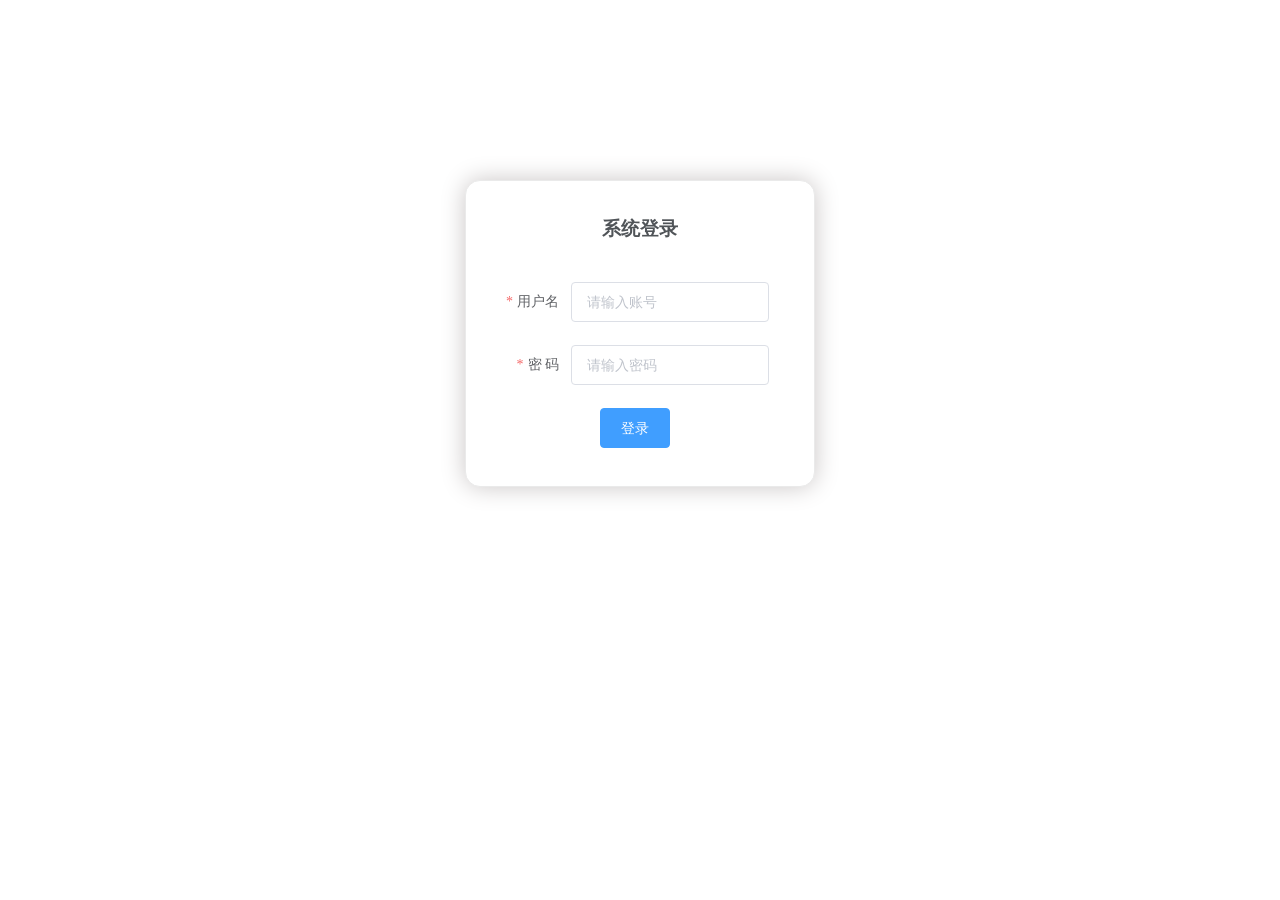
==== index.html @ bbe93478 "后台管理系统" ====
<!DOCTYPE html>
<html lang="en">
  <head>
    <meta charset="UTF-8" />
    <link rel="icon" href="/favicon.ico" />
    <meta name="viewport" content="width=device-width, initial-scale=1.0" />
    <title>通用后台管理系统</title>
    <script type="module" crossorigin src="/assets/index.8dfd3c6c.js"></script>
    <link rel="stylesheet" href="/assets/index.152f01c2.css">
    <script type="module">try{import.meta.url;import("_").catch(()=>1);}catch(e){}window.__vite_is_modern_browser=true;</script>
    <script type="module">!function(){if(window.__vite_is_modern_browser)return;console.warn("vite: loading legacy build because dynamic import or import.meta.url is unsupported, syntax error above should be ignored");var e=document.getElementById("vite-legacy-polyfill"),n=document.createElement("script");n.src=e.src,n.onload=function(){System.import(document.getElementById('vite-legacy-entry').getAttribute('data-src'))},document.body.appendChild(n)}();</script>
  </head>
  <body>
    <div id="app"></div>
    
    <script nomodule>!function(){var e=document,t=e.createElement("script");if(!("noModule"in t)&&"onbeforeload"in t){var n=!1;e.addEventListener("beforeload",(function(e){if(e.target===t)n=!0;else if(!e.target.hasAttribute("nomodule")||!n)return;e.preventDefault()}),!0),t.type="module",t.src=".",e.head.appendChild(t),t.remove()}}();</script>
    <script nomodule crossorigin id="vite-legacy-polyfill" src="/assets/polyfills-legacy.93b01fee.js"></script>
    <script nomodule crossorigin id="vite-legacy-entry" data-src="/assets/index-legacy.b55e816d.js">System.import(document.getElementById('vite-legacy-entry').getAttribute('data-src'))</script>
  </body>
</html>
---- assets/index.152f01c2.css ----
@charset "UTF-8";*{margin:0;padding:0;list-style:none}.user[data-v-f9e5a2ad]{padding-bottom:20px;margin-bottom:20px;border-bottom:1px solid #ccc;display:flex;align-items:center}.user img[data-v-f9e5a2ad]{margin-right:40px;width:150px;height:150px;border-radius:50%}.user .userinfo .name[data-v-f9e5a2ad]{font-size:32px;margin-bottom:10px}.user .userinfo .access[data-v-f9e5a2ad]{color:#999}.login-info p[data-v-f9e5a2ad]{line-height:28px;font-size:14px;color:#999}.login-info p span[data-v-f9e5a2ad]{color:#666;margin-left:60px}.num[data-v-f9e5a2ad]{display:flex;flex-wrap:wrap;justify-content:space-between}.num .icon[data-v-f9e5a2ad]{width:80px;height:80px;font-size:30px;text-align:center;line-height:80px;color:#fff}.num .detail[data-v-f9e5a2ad]{margin-left:15px;display:flex;flex-direction:column;justify-content:center}.num .detail .price[data-v-f9e5a2ad]{font-size:30px;margin-bottom:10px;line-height:30px;height:30px}.num .detail .desc[data-v-f9e5a2ad]{color:#999;font-size:14px;text-align:center}.num .el-card[data-v-f9e5a2ad]{width:32%;margin-bottom:20px}.graph[data-v-f9e5a2ad]{margin-top:20px;display:flex;justify-content:space-between}.graph .el-card[data-v-f9e5a2ad]{width:48%;height:260px}.manage[data-v-f7f3e3fb]{height:90%}.manage .manage-header[data-v-f7f3e3fb]{display:flex;justify-content:space-between;align-items:center}.manage .common-table[data-v-f7f3e3fb]{position:relative;height:calc(100% - 62px)}.manage .common-table .pager[data-v-f7f3e3fb]{position:absolute;bottom:0px;right:20px}.el-menu-vertical-demo[data-v-36fb3f7e]:not(.el-menu--collapse){width:200px;min-height:400px}.el-menu[data-v-36fb3f7e]{height:100vh;border-right:none}.el-menu h3[data-v-36fb3f7e]{color:#fff;text-align:center;line-height:48px;font-size:16px;font-weight:400}.header-container[data-v-47af4231]{padding:0 20px;height:60px;background-color:#333;display:flex;justify-content:space-between;align-items:center}.header-container .text[data-v-47af4231]{color:#fff;font-size:14px;margin-left:10px}.header-container .r-content .userImage[data-v-47af4231]{width:40px;height:40px;border-radius:50%}.header-container .l-content[data-v-47af4231]{display:flex;align-items:center}.header-container .l-content[data-v-47af4231] .el-breadcrumb__item .el-breadcrumb__inner{font-weight:400}.header-container .l-content[data-v-47af4231] .el-breadcrumb__item .el-breadcrumb__inner.is-link{color:#666}.header-container .l-content[data-v-47af4231] .el-breadcrumb__item:last-child .el-breadcrumb__inner{color:#fff}.tags[data-v-0222ed20]{padding:20px}.tags .el-tag[data-v-0222ed20]{margin-right:15px;cursor:pointer}.el-header[data-v-b5143665]{padding:0}.login-container[data-v-d58e8d0b]{width:350px;border:1px solid #eaeaea;margin:180px auto;padding:35px 35px 15px;background-color:#fff;border-radius:15px;box-shadow:0 0 25px #cac6c6;box-sizing:border-box}.login-container .login-title[data-v-d58e8d0b]{text-align:center;margin-bottom:40px;color:#505458}.login-container .el-input[data-v-d58e8d0b]{width:198px}.login-container .login-button[data-v-d58e8d0b]{display:flex;justify-content:center}@font-face{font-family:element-icons;src:url(/assets/element-icons.ab40a589.woff) format("woff"),url(/assets/element-icons.a30f5b3b.ttf) format("truetype");font-weight:400;font-display:"auto";font-style:normal}[class*=" el-icon-"],[class^=el-icon-]{font-family:element-icons!important;speak:none;font-style:normal;font-weight:400;font-variant:normal;text-transform:none;line-height:1;vertical-align:baseline;display:inline-block;-webkit-font-smoothing:antialiased;-moz-osx-font-smoothing:grayscale}.el-icon-ice-cream-round:before{content:"\e6a0"}.el-icon-ice-cream-square:before{content:"\e6a3"}.el-icon-lollipop:before{content:"\e6a4"}.el-icon-potato-strips:before{content:"\e6a5"}.el-icon-milk-tea:before{content:"\e6a6"}.el-icon-ice-drink:before{content:"\e6a7"}.el-icon-ice-tea:before{content:"\e6a9"}.el-icon-coffee:before{content:"\e6aa"}.el-icon-orange:before{content:"\e6ab"}.el-icon-pear:before{content:"\e6ac"}.el-icon-apple:before{content:"\e6ad"}.el-icon-cherry:before{content:"\e6ae"}.el-icon-watermelon:before{content:"\e6af"}.el-icon-grape:before{content:"\e6b0"}.el-icon-refrigerator:before{content:"\e6b1"}.el-icon-goblet-square-full:before{content:"\e6b2"}.el-icon-goblet-square:before{content:"\e6b3"}.el-icon-goblet-full:before{content:"\e6b4"}.el-icon-goblet:before{content:"\e6b5"}.el-icon-cold-drink:before{content:"\e6b6"}.el-icon-coffee-cup:before{content:"\e6b8"}.el-icon-water-cup:before{content:"\e6b9"}.el-icon-hot-water:before{content:"\e6ba"}.el-icon-ice-cream:before{content:"\e6bb"}.el-icon-dessert:before{content:"\e6bc"}.el-icon-sugar:before{content:"\e6bd"}.el-icon-tableware:before{content:"\e6be"}.el-icon-burger:before{content:"\e6bf"}.el-icon-knife-fork:before{content:"\e6c1"}.el-icon-fork-spoon:before{content:"\e6c2"}.el-icon-chicken:before{content:"\e6c3"}.el-icon-food:before{content:"\e6c4"}.el-icon-dish-1:before{content:"\e6c5"}.el-icon-dish:before{content:"\e6c6"}.el-icon-moon-night:before{content:"\e6ee"}.el-icon-moon:before{content:"\e6f0"}.el-icon-cloudy-and-sunny:before{content:"\e6f1"}.el-icon-partly-cloudy:before{content:"\e6f2"}.el-icon-cloudy:before{content:"\e6f3"}.el-icon-sunny:before{content:"\e6f6"}.el-icon-sunset:before{content:"\e6f7"}.el-icon-sunrise-1:before{content:"\e6f8"}.el-icon-sunrise:before{content:"\e6f9"}.el-icon-heavy-rain:before{content:"\e6fa"}.el-icon-lightning:before{content:"\e6fb"}.el-icon-light-rain:before{content:"\e6fc"}.el-icon-wind-power:before{content:"\e6fd"}.el-icon-baseball:before{content:"\e712"}.el-icon-soccer:before{content:"\e713"}.el-icon-football:before{content:"\e715"}.el-icon-basketball:before{content:"\e716"}.el-icon-ship:before{content:"\e73f"}.el-icon-truck:before{content:"\e740"}.el-icon-bicycle:before{content:"\e741"}.el-icon-mobile-phone:before{content:"\e6d3"}.el-icon-service:before{content:"\e6d4"}.el-icon-key:before{content:"\e6e2"}.el-icon-unlock:before{content:"\e6e4"}.el-icon-lock:before{content:"\e6e5"}.el-icon-watch:before{content:"\e6fe"}.el-icon-watch-1:before{content:"\e6ff"}.el-icon-timer:before{content:"\e702"}.el-icon-alarm-clock:before{content:"\e703"}.el-icon-map-location:before{content:"\e704"}.el-icon-delete-location:before{content:"\e705"}.el-icon-add-location:before{content:"\e706"}.el-icon-location-information:before{content:"\e707"}.el-icon-location-outline:before{content:"\e708"}.el-icon-location:before{content:"\e79e"}.el-icon-place:before{content:"\e709"}.el-icon-discover:before{content:"\e70a"}.el-icon-first-aid-kit:before{content:"\e70b"}.el-icon-trophy-1:before{content:"\e70c"}.el-icon-trophy:before{content:"\e70d"}.el-icon-medal:before{content:"\e70e"}.el-icon-medal-1:before{content:"\e70f"}.el-icon-stopwatch:before{content:"\e710"}.el-icon-mic:before{content:"\e711"}.el-icon-copy-document:before{content:"\e718"}.el-icon-full-screen:before{content:"\e719"}.el-icon-switch-button:before{content:"\e71b"}.el-icon-aim:before{content:"\e71c"}.el-icon-crop:before{content:"\e71d"}.el-icon-odometer:before{content:"\e71e"}.el-icon-time:before{content:"\e71f"}.el-icon-bangzhu:before{content:"\e724"}.el-icon-close-notification:before{content:"\e726"}.el-icon-microphone:before{content:"\e727"}.el-icon-turn-off-microphone:before{content:"\e728"}.el-icon-position:before{content:"\e729"}.el-icon-postcard:before{content:"\e72a"}.el-icon-message:before{content:"\e72b"}.el-icon-chat-line-square:before{content:"\e72d"}.el-icon-chat-dot-square:before{content:"\e72e"}.el-icon-chat-dot-round:before{content:"\e72f"}.el-icon-chat-square:before{content:"\e730"}.el-icon-chat-line-round:before{content:"\e731"}.el-icon-chat-round:before{content:"\e732"}.el-icon-set-up:before{content:"\e733"}.el-icon-turn-off:before{content:"\e734"}.el-icon-open:before{content:"\e735"}.el-icon-connection:before{content:"\e736"}.el-icon-link:before{content:"\e737"}.el-icon-cpu:before{content:"\e738"}.el-icon-thumb:before{content:"\e739"}.el-icon-female:before{content:"\e73a"}.el-icon-male:before{content:"\e73b"}.el-icon-guide:before{content:"\e73c"}.el-icon-news:before{content:"\e73e"}.el-icon-price-tag:before{content:"\e744"}.el-icon-discount:before{content:"\e745"}.el-icon-wallet:before{content:"\e747"}.el-icon-coin:before{content:"\e748"}.el-icon-money:before{content:"\e749"}.el-icon-bank-card:before{content:"\e74a"}.el-icon-box:before{content:"\e74b"}.el-icon-present:before{content:"\e74c"}.el-icon-sell:before{content:"\e6d5"}.el-icon-sold-out:before{content:"\e6d6"}.el-icon-shopping-bag-2:before{content:"\e74d"}.el-icon-shopping-bag-1:before{content:"\e74e"}.el-icon-shopping-cart-2:before{content:"\e74f"}.el-icon-shopping-cart-1:before{content:"\e750"}.el-icon-shopping-cart-full:before{content:"\e751"}.el-icon-smoking:before{content:"\e752"}.el-icon-no-smoking:before{content:"\e753"}.el-icon-house:before{content:"\e754"}.el-icon-table-lamp:before{content:"\e755"}.el-icon-school:before{content:"\e756"}.el-icon-office-building:before{content:"\e757"}.el-icon-toilet-paper:before{content:"\e758"}.el-icon-notebook-2:before{content:"\e759"}.el-icon-notebook-1:before{content:"\e75a"}.el-icon-files:before{content:"\e75b"}.el-icon-collection:before{content:"\e75c"}.el-icon-receiving:before{content:"\e75d"}.el-icon-suitcase-1:before{content:"\e760"}.el-icon-suitcase:before{content:"\e761"}.el-icon-film:before{content:"\e763"}.el-icon-collection-tag:before{content:"\e765"}.el-icon-data-analysis:before{content:"\e766"}.el-icon-pie-chart:before{content:"\e767"}.el-icon-data-board:before{content:"\e768"}.el-icon-data-line:before{content:"\e76d"}.el-icon-reading:before{content:"\e769"}.el-icon-magic-stick:before{content:"\e76a"}.el-icon-coordinate:before{content:"\e76b"}.el-icon-mouse:before{content:"\e76c"}.el-icon-brush:before{content:"\e76e"}.el-icon-headset:before{content:"\e76f"}.el-icon-umbrella:before{content:"\e770"}.el-icon-scissors:before{content:"\e771"}.el-icon-mobile:before{content:"\e773"}.el-icon-attract:before{content:"\e774"}.el-icon-monitor:before{content:"\e775"}.el-icon-search:before{content:"\e778"}.el-icon-takeaway-box:before{content:"\e77a"}.el-icon-paperclip:before{content:"\e77d"}.el-icon-printer:before{content:"\e77e"}.el-icon-document-add:before{content:"\e782"}.el-icon-document:before{content:"\e785"}.el-icon-document-checked:before{content:"\e786"}.el-icon-document-copy:before{content:"\e787"}.el-icon-document-delete:before{content:"\e788"}.el-icon-document-remove:before{content:"\e789"}.el-icon-tickets:before{content:"\e78b"}.el-icon-folder-checked:before{content:"\e77f"}.el-icon-folder-delete:before{content:"\e780"}.el-icon-folder-remove:before{content:"\e781"}.el-icon-folder-add:before{content:"\e783"}.el-icon-folder-opened:before{content:"\e784"}.el-icon-folder:before{content:"\e78a"}.el-icon-edit-outline:before{content:"\e764"}.el-icon-edit:before{content:"\e78c"}.el-icon-date:before{content:"\e78e"}.el-icon-c-scale-to-original:before{content:"\e7c6"}.el-icon-view:before{content:"\e6ce"}.el-icon-loading:before{content:"\e6cf"}.el-icon-rank:before{content:"\e6d1"}.el-icon-sort-down:before{content:"\e7c4"}.el-icon-sort-up:before{content:"\e7c5"}.el-icon-sort:before{content:"\e6d2"}.el-icon-finished:before{content:"\e6cd"}.el-icon-refresh-left:before{content:"\e6c7"}.el-icon-refresh-right:before{content:"\e6c8"}.el-icon-refresh:before{content:"\e6d0"}.el-icon-video-play:before{content:"\e7c0"}.el-icon-video-pause:before{content:"\e7c1"}.el-icon-d-arrow-right:before{content:"\e6dc"}.el-icon-d-arrow-left:before{content:"\e6dd"}.el-icon-arrow-up:before{content:"\e6e1"}.el-icon-arrow-down:before{content:"\e6df"}.el-icon-arrow-right:before{content:"\e6e0"}.el-icon-arrow-left:before{content:"\e6de"}.el-icon-top-right:before{content:"\e6e7"}.el-icon-top-left:before{content:"\e6e8"}.el-icon-top:before{content:"\e6e6"}.el-icon-bottom:before{content:"\e6eb"}.el-icon-right:before{content:"\e6e9"}.el-icon-back:before{content:"\e6ea"}.el-icon-bottom-right:before{content:"\e6ec"}.el-icon-bottom-left:before{content:"\e6ed"}.el-icon-caret-top:before{content:"\e78f"}.el-icon-caret-bottom:before{content:"\e790"}.el-icon-caret-right:before{content:"\e791"}.el-icon-caret-left:before{content:"\e792"}.el-icon-d-caret:before{content:"\e79a"}.el-icon-share:before{content:"\e793"}.el-icon-menu:before{content:"\e798"}.el-icon-s-grid:before{content:"\e7a6"}.el-icon-s-check:before{content:"\e7a7"}.el-icon-s-data:before{content:"\e7a8"}.el-icon-s-opportunity:before{content:"\e7aa"}.el-icon-s-custom:before{content:"\e7ab"}.el-icon-s-claim:before{content:"\e7ad"}.el-icon-s-finance:before{content:"\e7ae"}.el-icon-s-comment:before{content:"\e7af"}.el-icon-s-flag:before{content:"\e7b0"}.el-icon-s-marketing:before{content:"\e7b1"}.el-icon-s-shop:before{content:"\e7b4"}.el-icon-s-open:before{content:"\e7b5"}.el-icon-s-management:before{content:"\e7b6"}.el-icon-s-ticket:before{content:"\e7b7"}.el-icon-s-release:before{content:"\e7b8"}.el-icon-s-home:before{content:"\e7b9"}.el-icon-s-promotion:before{content:"\e7ba"}.el-icon-s-operation:before{content:"\e7bb"}.el-icon-s-unfold:before{content:"\e7bc"}.el-icon-s-fold:before{content:"\e7a9"}.el-icon-s-platform:before{content:"\e7bd"}.el-icon-s-order:before{content:"\e7be"}.el-icon-s-cooperation:before{content:"\e7bf"}.el-icon-bell:before{content:"\e725"}.el-icon-message-solid:before{content:"\e799"}.el-icon-video-camera:before{content:"\e772"}.el-icon-video-camera-solid:before{content:"\e796"}.el-icon-camera:before{content:"\e779"}.el-icon-camera-solid:before{content:"\e79b"}.el-icon-download:before{content:"\e77c"}.el-icon-upload2:before{content:"\e77b"}.el-icon-upload:before{content:"\e7c3"}.el-icon-picture-outline-round:before{content:"\e75f"}.el-icon-picture-outline:before{content:"\e75e"}.el-icon-picture:before{content:"\e79f"}.el-icon-close:before{content:"\e6db"}.el-icon-check:before{content:"\e6da"}.el-icon-plus:before{content:"\e6d9"}.el-icon-minus:before{content:"\e6d8"}.el-icon-help:before{content:"\e73d"}.el-icon-s-help:before{content:"\e7b3"}.el-icon-circle-close:before{content:"\e78d"}.el-icon-circle-check:before{content:"\e720"}.el-icon-circle-plus-outline:before{content:"\e723"}.el-icon-remove-outline:before{content:"\e722"}.el-icon-zoom-out:before{content:"\e776"}.el-icon-zoom-in:before{content:"\e777"}.el-icon-error:before{content:"\e79d"}.el-icon-success:before{content:"\e79c"}.el-icon-circle-plus:before{content:"\e7a0"}.el-icon-remove:before{content:"\e7a2"}.el-icon-info:before{content:"\e7a1"}.el-icon-question:before{content:"\e7a4"}.el-icon-warning-outline:before{content:"\e6c9"}.el-icon-warning:before{content:"\e7a3"}.el-icon-goods:before{content:"\e7c2"}.el-icon-s-goods:before{content:"\e7b2"}.el-icon-star-off:before{content:"\e717"}.el-icon-star-on:before{content:"\e797"}.el-icon-more-outline:before{content:"\e6cc"}.el-icon-more:before{content:"\e794"}.el-icon-phone-outline:before{content:"\e6cb"}.el-icon-phone:before{content:"\e795"}.el-icon-user:before{content:"\e6e3"}.el-icon-user-solid:before{content:"\e7a5"}.el-icon-setting:before{content:"\e6ca"}.el-icon-s-tools:before{content:"\e7ac"}.el-icon-delete:before{content:"\e6d7"}.el-icon-delete-solid:before{content:"\e7c9"}.el-icon-eleme:before{content:"\e7c7"}.el-icon-platform-eleme:before{content:"\e7ca"}.el-icon-loading{-webkit-animation:rotating 2s linear infinite;animation:rotating 2s linear infinite}.el-icon--right{margin-left:5px}.el-icon--left{margin-right:5px}@-webkit-keyframes rotating{0%{-webkit-transform:rotateZ(0);transform:rotate(0)}to{-webkit-transform:rotateZ(360deg);transform:rotate(360deg)}}@keyframes rotating{0%{-webkit-transform:rotateZ(0);transform:rotate(0)}to{-webkit-transform:rotateZ(360deg);transform:rotate(360deg)}}.el-pagination{white-space:nowrap;padding:2px 5px;color:#303133;font-weight:700}.el-pagination:after,.el-pagination:before{display:table;content:""}.el-pagination:after{clear:both}.el-pagination button,.el-pagination span:not([class*=suffix]){display:inline-block;font-size:13px;min-width:35.5px;height:28px;line-height:28px;vertical-align:top;-webkit-box-sizing:border-box;box-sizing:border-box}.el-pager li,.el-pagination__editor{-webkit-box-sizing:border-box;text-align:center}.el-pagination .el-input__inner{text-align:center;-moz-appearance:textfield;line-height:normal}.el-pagination .el-input__suffix{right:0;-webkit-transform:scale(.8);transform:scale(.8)}.el-pagination .el-select .el-input{width:100px;margin:0 5px}.el-pagination .el-select .el-input .el-input__inner{padding-right:25px;border-radius:3px}.el-pagination button{border:none;padding:0 6px;background:0 0}.el-pagination button:focus{outline:0}.el-pagination button:hover{color:#409eff}.el-pagination button:disabled{color:#c0c4cc;background-color:#fff;cursor:not-allowed}.el-pagination .btn-next,.el-pagination .btn-prev{background:center center no-repeat #FFF;background-size:16px;cursor:pointer;margin:0;color:#303133}.el-pagination .btn-next .el-icon,.el-pagination .btn-prev .el-icon{display:block;font-size:12px;font-weight:700}.el-pagination .btn-prev{padding-right:12px}.el-pagination .btn-next{padding-left:12px}.el-pagination .el-pager li.disabled{color:#c0c4cc;cursor:not-allowed}.el-pager li,.el-pager li.btn-quicknext:hover,.el-pager li.btn-quickprev:hover{cursor:pointer}.el-pagination--small .btn-next,.el-pagination--small .btn-prev,.el-pagination--small .el-pager li,.el-pagination--small .el-pager li.btn-quicknext,.el-pagination--small .el-pager li.btn-quickprev,.el-pagination--small .el-pager li:last-child{border-color:transparent;font-size:12px;line-height:22px;height:22px;min-width:22px}.el-pagination--small .arrow.disabled{visibility:hidden}.el-pagination--small .more:before,.el-pagination--small li.more:before{line-height:24px}.el-pagination--small button,.el-pagination--small span:not([class*=suffix]){height:22px;line-height:22px}.el-pagination--small .el-pagination__editor,.el-pagination--small .el-pagination__editor.el-input .el-input__inner{height:22px}.el-pagination__sizes{margin:0 10px 0 0;font-weight:400;color:#606266}.el-pagination__sizes .el-input .el-input__inner{font-size:13px;padding-left:8px}.el-pagination__sizes .el-input .el-input__inner:hover{border-color:#409eff}.el-pagination__total{margin-right:10px;font-weight:400;color:#606266}.el-pagination__jump{margin-left:24px;font-weight:400;color:#606266}.el-pagination__jump .el-input__inner{padding:0 3px}.el-pagination__rightwrapper{float:right}.el-pagination__editor{line-height:18px;padding:0 2px;height:28px;margin:0 2px;box-sizing:border-box;border-radius:3px}.el-pager,.el-pagination.is-background .btn-next,.el-pagination.is-background .btn-prev{padding:0}.el-pagination__editor.el-input{width:50px}.el-pagination__editor.el-input .el-input__inner{height:28px}.el-pagination__editor .el-input__inner::-webkit-inner-spin-button,.el-pagination__editor .el-input__inner::-webkit-outer-spin-button{-webkit-appearance:none;margin:0}.el-pagination.is-background .btn-next,.el-pagination.is-background .btn-prev,.el-pagination.is-background .el-pager li{margin:0 5px;background-color:#f4f4f5;color:#606266;min-width:30px;border-radius:2px}.el-pagination.is-background .btn-next.disabled,.el-pagination.is-background .btn-next:disabled,.el-pagination.is-background .btn-prev.disabled,.el-pagination.is-background .btn-prev:disabled,.el-pagination.is-background .el-pager li.disabled{color:#c0c4cc}.el-pagination.is-background .el-pager li:not(.disabled):hover{color:#409eff}.el-pagination.is-background .el-pager li:not(.disabled).active{background-color:#409eff;color:#fff}.el-pagination.is-background.el-pagination--small .btn-next,.el-pagination.is-background.el-pagination--small .btn-prev,.el-pagination.is-background.el-pagination--small .el-pager li{margin:0 3px;min-width:22px}.el-pager,.el-pager li{vertical-align:top;margin:0;display:inline-block}.el-pager{-webkit-user-select:none;-moz-user-select:none;-ms-user-select:none;user-select:none;list-style:none;font-size:0}.el-pager .more:before{line-height:30px}.el-pager li{padding:0 4px;background:#FFF;font-size:13px;min-width:35.5px;height:28px;line-height:28px;box-sizing:border-box}.el-pager li.btn-quicknext,.el-pager li.btn-quickprev{line-height:28px;color:#303133}.el-pager li.btn-quicknext.disabled,.el-pager li.btn-quickprev.disabled{color:#c0c4cc}.el-pager li.active+li{border-left:0}.el-pager li:hover{color:#409eff}.el-pager li.active{color:#409eff;cursor:default}@-webkit-keyframes v-modal-in{0%{opacity:0}}@-webkit-keyframes v-modal-out{to{opacity:0}}.el-dialog{position:relative;margin:0 auto 50px;background:#FFF;border-radius:2px;-webkit-box-shadow:0 1px 3px rgba(0,0,0,.3);box-shadow:0 1px 3px rgba(0,0,0,.3);-webkit-box-sizing:border-box;box-sizing:border-box;width:50%}.el-autocomplete-suggestion,.el-dropdown-menu,.el-menu--collapse .el-submenu .el-menu{-webkit-box-shadow:0 2px 12px 0 rgba(0,0,0,.1)}.el-dialog.is-fullscreen{width:100%;margin-top:0;margin-bottom:0;height:100%;overflow:auto}.el-dialog__wrapper{position:fixed;top:0;right:0;bottom:0;left:0;overflow:auto;margin:0}.el-dialog__header{padding:20px 20px 10px}.el-dialog__headerbtn{position:absolute;top:20px;right:20px;padding:0;background:0 0;border:none;outline:0;cursor:pointer;font-size:16px}.el-dialog__headerbtn .el-dialog__close{color:#909399}.el-dialog__headerbtn:focus .el-dialog__close,.el-dialog__headerbtn:hover .el-dialog__close{color:#409eff}.el-dialog__title{line-height:24px;font-size:18px;color:#303133}.el-dialog__body{padding:30px 20px;color:#606266;font-size:14px;word-break:break-all}.el-dialog__footer{padding:10px 20px 20px;text-align:right;-webkit-box-sizing:border-box;box-sizing:border-box}.el-dialog--center{text-align:center}.el-dialog--center .el-dialog__body{text-align:initial;padding:25px 25px 30px}.el-dialog--center .el-dialog__footer{text-align:inherit}.dialog-fade-enter-active{-webkit-animation:dialog-fade-in .3s;animation:dialog-fade-in .3s}.dialog-fade-leave-active{-webkit-animation:dialog-fade-out .3s;animation:dialog-fade-out .3s}@-webkit-keyframes dialog-fade-in{0%{-webkit-transform:translate3d(0,-20px,0);transform:translate3d(0,-20px,0);opacity:0}to{-webkit-transform:translate3d(0,0,0);transform:translateZ(0);opacity:1}}@keyframes dialog-fade-in{0%{-webkit-transform:translate3d(0,-20px,0);transform:translate3d(0,-20px,0);opacity:0}to{-webkit-transform:translate3d(0,0,0);transform:translateZ(0);opacity:1}}@-webkit-keyframes dialog-fade-out{0%{-webkit-transform:translate3d(0,0,0);transform:translateZ(0);opacity:1}to{-webkit-transform:translate3d(0,-20px,0);transform:translate3d(0,-20px,0);opacity:0}}@keyframes dialog-fade-out{0%{-webkit-transform:translate3d(0,0,0);transform:translateZ(0);opacity:1}to{-webkit-transform:translate3d(0,-20px,0);transform:translate3d(0,-20px,0);opacity:0}}.el-autocomplete{position:relative;display:inline-block}.el-autocomplete-suggestion{margin:5px 0;box-shadow:0 2px 12px rgba(0,0,0,.1);border-radius:4px;border:1px solid #E4E7ED;-webkit-box-sizing:border-box;box-sizing:border-box;background-color:#fff}.el-autocomplete-suggestion__wrap{max-height:280px;padding:10px 0;-webkit-box-sizing:border-box;box-sizing:border-box}.el-autocomplete-suggestion__list{margin:0;padding:0}.el-autocomplete-suggestion li{padding:0 20px;margin:0;line-height:34px;cursor:pointer;color:#606266;font-size:14px;list-style:none;white-space:nowrap;overflow:hidden;text-overflow:ellipsis}.el-autocomplete-suggestion li.highlighted,.el-autocomplete-suggestion li:hover{background-color:#f5f7fa}.el-autocomplete-suggestion li.divider{margin-top:6px;border-top:1px solid #000}.el-autocomplete-suggestion li.divider:last-child{margin-bottom:-6px}.el-autocomplete-suggestion.is-loading li{text-align:center;height:100px;line-height:100px;font-size:20px;color:#999}.el-autocomplete-suggestion.is-loading li:after{display:inline-block;content:"";height:100%;vertical-align:middle}.el-autocomplete-suggestion.is-loading li:hover{background-color:#fff}.el-autocomplete-suggestion.is-loading .el-icon-loading{vertical-align:middle}.el-dropdown{display:inline-block;position:relative;color:#606266;font-size:14px}.el-dropdown .el-button-group{display:block}.el-dropdown .el-button-group .el-button{float:none}.el-dropdown .el-dropdown__caret-button{padding-left:5px;padding-right:5px;position:relative;border-left:none}.el-dropdown .el-dropdown__caret-button:before{content:"";position:absolute;display:block;width:1px;top:5px;bottom:5px;left:0;background:rgba(255,255,255,.5)}.el-dropdown .el-dropdown__caret-button.el-button--default:before{background:rgba(220,223,230,.5)}.el-dropdown .el-dropdown__caret-button:hover:not(.is-disabled):before{top:0;bottom:0}.el-dropdown .el-dropdown__caret-button .el-dropdown__icon{padding-left:0}.el-dropdown__icon{font-size:12px;margin:0 3px}.el-dropdown .el-dropdown-selfdefine:focus:active,.el-dropdown .el-dropdown-selfdefine:focus:not(.focusing){outline-width:0}.el-dropdown [disabled]{cursor:not-allowed;color:#bbb}.el-dropdown-menu{position:absolute;top:0;left:0;z-index:10;padding:10px 0;margin:5px 0;background-color:#fff;border:1px solid #EBEEF5;border-radius:4px;box-shadow:0 2px 12px rgba(0,0,0,.1)}.el-dropdown-menu__item{list-style:none;line-height:36px;padding:0 20px;margin:0;font-size:14px;color:#606266;cursor:pointer;outline:0}.el-dropdown-menu__item:focus,.el-dropdown-menu__item:not(.is-disabled):hover{background-color:#ecf5ff;color:#66b1ff}.el-dropdown-menu__item i{margin-right:5px}.el-dropdown-menu__item--divided{position:relative;margin-top:6px;border-top:1px solid #EBEEF5}.el-dropdown-menu__item--divided:before{content:"";height:6px;display:block;margin:0 -20px;background-color:#fff}.el-dropdown-menu__item.is-disabled{cursor:default;color:#bbb;pointer-events:none}.el-dropdown-menu--medium{padding:6px 0}.el-dropdown-menu--medium .el-dropdown-menu__item{line-height:30px;padding:0 17px;font-size:14px}.el-dropdown-menu--medium .el-dropdown-menu__item.el-dropdown-menu__item--divided{margin-top:6px}.el-dropdown-menu--medium .el-dropdown-menu__item.el-dropdown-menu__item--divided:before{height:6px;margin:0 -17px}.el-dropdown-menu--small{padding:6px 0}.el-dropdown-menu--small .el-dropdown-menu__item{line-height:27px;padding:0 15px;font-size:13px}.el-dropdown-menu--small .el-dropdown-menu__item.el-dropdown-menu__item--divided{margin-top:4px}.el-dropdown-menu--small .el-dropdown-menu__item.el-dropdown-menu__item--divided:before{height:4px;margin:0 -15px}.el-dropdown-menu--mini{padding:3px 0}.el-dropdown-menu--mini .el-dropdown-menu__item{line-height:24px;padding:0 10px;font-size:12px}.el-dropdown-menu--mini .el-dropdown-menu__item.el-dropdown-menu__item--divided{margin-top:3px}.el-dropdown-menu--mini .el-dropdown-menu__item.el-dropdown-menu__item--divided:before{height:3px;margin:0 -10px}.el-menu{border-right:solid 1px #e6e6e6;list-style:none;position:relative;margin:0;padding-left:0;background-color:#fff}.el-menu--horizontal>.el-menu-item:not(.is-disabled):focus,.el-menu--horizontal>.el-menu-item:not(.is-disabled):hover,.el-menu--horizontal>.el-submenu .el-submenu__title:hover{background-color:#fff}.el-menu:after,.el-menu:before{display:table;content:""}.el-menu:after{clear:both}.el-menu.el-menu--horizontal{border-bottom:solid 1px #e6e6e6}.el-menu--horizontal{border-right:none}.el-menu--horizontal>.el-menu-item{float:left;height:60px;line-height:60px;margin:0;border-bottom:2px solid transparent;color:#909399}.el-menu--horizontal>.el-menu-item a,.el-menu--horizontal>.el-menu-item a:hover{color:inherit}.el-menu--horizontal>.el-submenu{float:left}.el-menu--horizontal>.el-submenu:focus,.el-menu--horizontal>.el-submenu:hover{outline:0}.el-menu--horizontal>.el-submenu:focus .el-submenu__title,.el-menu--horizontal>.el-submenu:hover .el-submenu__title{color:#303133}.el-menu--horizontal>.el-submenu.is-active .el-submenu__title{border-bottom:2px solid #409EFF;color:#303133}.el-menu--horizontal>.el-submenu .el-submenu__title{height:60px;line-height:60px;border-bottom:2px solid transparent;color:#909399}.el-menu--horizontal>.el-submenu .el-submenu__icon-arrow{position:static;vertical-align:middle;margin-left:8px;margin-top:-3px}.el-menu--horizontal .el-menu .el-menu-item,.el-menu--horizontal .el-menu .el-submenu__title{background-color:#fff;float:none;height:36px;line-height:36px;padding:0 10px;color:#909399}.el-menu--horizontal .el-menu .el-menu-item.is-active,.el-menu--horizontal .el-menu .el-submenu.is-active>.el-submenu__title{color:#303133}.el-menu--horizontal .el-menu-item:not(.is-disabled):focus,.el-menu--horizontal .el-menu-item:not(.is-disabled):hover{outline:0;color:#303133}.el-menu--horizontal>.el-menu-item.is-active{border-bottom:2px solid #409EFF;color:#303133}.el-menu--collapse{width:64px}.el-menu--collapse>.el-menu-item [class^=el-icon-],.el-menu--collapse>.el-submenu>.el-submenu__title [class^=el-icon-]{margin:0;vertical-align:middle;width:24px;text-align:center}.el-menu--collapse>.el-menu-item .el-submenu__icon-arrow,.el-menu--collapse>.el-submenu>.el-submenu__title .el-submenu__icon-arrow{display:none}.el-menu--collapse>.el-menu-item span,.el-menu--collapse>.el-submenu>.el-submenu__title span{height:0;width:0;overflow:hidden;visibility:hidden;display:inline-block}.el-menu--collapse>.el-menu-item.is-active i{color:inherit}.el-menu--collapse .el-menu .el-submenu{min-width:200px}.el-menu--collapse .el-submenu{position:relative}.el-menu--collapse .el-submenu .el-menu{position:absolute;margin-left:5px;top:0;left:100%;z-index:10;border:1px solid #E4E7ED;border-radius:2px;box-shadow:0 2px 12px rgba(0,0,0,.1)}.el-menu--collapse .el-submenu.is-opened>.el-submenu__title .el-submenu__icon-arrow{-webkit-transform:none;transform:none}.el-menu--popup{z-index:100;min-width:200px;border:none;padding:5px 0;border-radius:2px;-webkit-box-shadow:0 2px 12px 0 rgba(0,0,0,.1);box-shadow:0 2px 12px rgba(0,0,0,.1)}.el-menu--popup-bottom-start{margin-top:5px}.el-menu--popup-right-start{margin-left:5px;margin-right:5px}.el-menu-item{height:56px;line-height:56px;font-size:14px;color:#303133;padding:0 20px;list-style:none;cursor:pointer;position:relative;-webkit-transition:border-color .3s,background-color .3s,color .3s;transition:border-color .3s,background-color .3s,color .3s;-webkit-box-sizing:border-box;box-sizing:border-box;white-space:nowrap}.el-menu-item *{vertical-align:middle}.el-menu-item i{color:#909399}.el-menu-item:focus,.el-menu-item:hover{outline:0;background-color:#ecf5ff}.el-menu-item.is-disabled{opacity:.25;cursor:not-allowed;background:0 0!important}.el-menu-item [class^=el-icon-]{margin-right:5px;width:24px;text-align:center;font-size:18px;vertical-align:middle}.el-menu-item.is-active{color:#409eff}.el-menu-item.is-active i{color:inherit}.el-submenu{list-style:none;margin:0;padding-left:0}.el-submenu__title{height:56px;line-height:56px;font-size:14px;color:#303133;padding:0 20px;list-style:none;cursor:pointer;position:relative;-webkit-transition:border-color .3s,background-color .3s,color .3s;transition:border-color .3s,background-color .3s,color .3s;-webkit-box-sizing:border-box;box-sizing:border-box;white-space:nowrap}.el-submenu__title *{vertical-align:middle}.el-submenu__title i{color:#909399}.el-submenu__title:focus,.el-submenu__title:hover{outline:0;background-color:#ecf5ff}.el-submenu__title.is-disabled{opacity:.25;cursor:not-allowed;background:0 0!important}.el-submenu__title:hover{background-color:#ecf5ff}.el-submenu .el-menu{border:none}.el-submenu .el-menu-item{height:50px;line-height:50px;padding:0 45px;min-width:200px}.el-submenu__icon-arrow{position:absolute;top:50%;right:20px;margin-top:-7px;-webkit-transition:-webkit-transform .3s;transition:-webkit-transform .3s;transition:transform .3s;transition:transform .3s,-webkit-transform .3s;font-size:12px}.el-submenu.is-active .el-submenu__title{border-bottom-color:#409eff}.el-submenu.is-opened>.el-submenu__title .el-submenu__icon-arrow{-webkit-transform:rotateZ(180deg);transform:rotate(180deg)}.el-submenu.is-disabled .el-menu-item,.el-submenu.is-disabled .el-submenu__title{opacity:.25;cursor:not-allowed;background:0 0!important}.el-submenu [class^=el-icon-]{vertical-align:middle;margin-right:5px;width:24px;text-align:center;font-size:18px}.el-menu-item-group>ul{padding:0}.el-menu-item-group__title{padding:7px 0 7px 20px;line-height:normal;font-size:12px;color:#909399}.el-radio-button__inner,.el-radio-group{line-height:1;vertical-align:middle;display:inline-block}.horizontal-collapse-transition .el-submenu__title .el-submenu__icon-arrow{-webkit-transition:.2s;transition:.2s;opacity:0}.el-radio-group{font-size:0}.el-radio-button{position:relative;display:inline-block;outline:0}.el-radio-button__inner{white-space:nowrap;background:#FFF;border:1px solid #DCDFE6;font-weight:500;border-left:0;color:#606266;-webkit-appearance:none;text-align:center;-webkit-box-sizing:border-box;box-sizing:border-box;outline:0;margin:0;position:relative;cursor:pointer;-webkit-transition:all .3s cubic-bezier(.645,.045,.355,1);transition:all .3s cubic-bezier(.645,.045,.355,1);padding:12px 20px;font-size:14px;border-radius:0}.el-radio-button__inner.is-round{padding:12px 20px}.el-radio-button__inner:hover{color:#409eff}.el-radio-button__inner [class*=el-icon-]{line-height:.9}.el-radio-button__inner [class*=el-icon-]+span{margin-left:5px}.el-radio-button:first-child .el-radio-button__inner{border-left:1px solid #DCDFE6;border-radius:4px 0 0 4px;-webkit-box-shadow:none!important;box-shadow:none!important}.el-radio-button__orig-radio{opacity:0;outline:0;position:absolute;z-index:-1}.el-switch,.el-switch__core{position:relative;vertical-align:middle}.el-radio-button__orig-radio:checked+.el-radio-button__inner{color:#fff;background-color:#409eff;border-color:#409eff;-webkit-box-shadow:-1px 0 0 0 #409EFF;box-shadow:-1px 0 #409eff}.el-radio-button__orig-radio:disabled+.el-radio-button__inner{color:#c0c4cc;cursor:not-allowed;background-image:none;background-color:#fff;border-color:#ebeef5;-webkit-box-shadow:none;box-shadow:none}.el-radio-button__orig-radio:disabled:checked+.el-radio-button__inner{background-color:#f2f6fc}.el-radio-button:last-child .el-radio-button__inner{border-radius:0 4px 4px 0}.el-radio-button:first-child:last-child .el-radio-button__inner{border-radius:4px}.el-radio-button--medium .el-radio-button__inner{padding:10px 20px;font-size:14px;border-radius:0}.el-radio-button--medium .el-radio-button__inner.is-round{padding:10px 20px}.el-radio-button--small .el-radio-button__inner{padding:9px 15px;font-size:12px;border-radius:0}.el-radio-button--small .el-radio-button__inner.is-round{padding:9px 15px}.el-radio-button--mini .el-radio-button__inner{padding:7px 15px;font-size:12px;border-radius:0}.el-radio-button--mini .el-radio-button__inner.is-round{padding:7px 15px}.el-radio-button:focus:not(.is-focus):not(:active):not(.is-disabled){-webkit-box-shadow:0 0 2px 2px #409EFF;box-shadow:0 0 2px 2px #409eff}.el-picker-panel,.el-popover,.el-select-dropdown,.el-table-filter,.el-time-panel{-webkit-box-shadow:0 2px 12px 0 rgba(0,0,0,.1)}.el-switch{display:-webkit-inline-box;display:-ms-inline-flexbox;display:inline-flex;-webkit-box-align:center;-ms-flex-align:center;align-items:center;font-size:14px;line-height:20px;height:20px}.el-switch.is-disabled .el-switch__core,.el-switch.is-disabled .el-switch__label{cursor:not-allowed}.el-switch__label{-webkit-transition:.2s;transition:.2s;height:20px;display:inline-block;font-size:14px;font-weight:500;cursor:pointer;vertical-align:middle;color:#303133}.el-switch__label.is-active{color:#409eff}.el-switch__label--left{margin-right:10px}.el-switch__label--right{margin-left:10px}.el-switch__label *{line-height:1;font-size:14px;display:inline-block}.el-switch__input{position:absolute;width:0;height:0;opacity:0;margin:0}.el-switch__core{margin:0;display:inline-block;width:40px;height:20px;border:1px solid #DCDFE6;outline:0;border-radius:10px;-webkit-box-sizing:border-box;box-sizing:border-box;background:#DCDFE6;cursor:pointer;-webkit-transition:border-color .3s,background-color .3s;transition:border-color .3s,background-color .3s}.el-switch__core:after{content:"";position:absolute;top:1px;left:1px;border-radius:100%;-webkit-transition:all .3s;transition:all .3s;width:16px;height:16px;background-color:#fff}.el-switch.is-checked .el-switch__core{border-color:#409eff;background-color:#409eff}.el-switch.is-checked .el-switch__core:after{left:100%;margin-left:-17px}.el-switch.is-disabled{opacity:.6}.el-switch--wide .el-switch__label.el-switch__label--left span{left:10px}.el-switch--wide .el-switch__label.el-switch__label--right span{right:10px}.el-switch .label-fade-enter,.el-switch .label-fade-leave-active{opacity:0}.el-select-dropdown{position:absolute;z-index:1001;border:1px solid #E4E7ED;border-radius:4px;background-color:#fff;box-shadow:0 2px 12px rgba(0,0,0,.1);-webkit-box-sizing:border-box;box-sizing:border-box;margin:5px 0}.el-select-dropdown.is-multiple .el-select-dropdown__item{padding-right:40px}.el-select-dropdown.is-multiple .el-select-dropdown__item.selected{color:#409eff;background-color:#fff}.el-select-dropdown.is-multiple .el-select-dropdown__item.selected.hover{background-color:#f5f7fa}.el-select-dropdown.is-multiple .el-select-dropdown__item.selected:after{position:absolute;right:20px;font-family:element-icons;content:"\e6da";font-size:12px;font-weight:700;-webkit-font-smoothing:antialiased;-moz-osx-font-smoothing:grayscale}.el-select-dropdown .el-scrollbar.is-empty .el-select-dropdown__list{padding:0}.el-select-dropdown__empty{padding:10px 0;margin:0;text-align:center;color:#999;font-size:14px}.el-select-dropdown__wrap{max-height:274px}.el-select-dropdown__list{list-style:none;padding:6px 0;margin:0;-webkit-box-sizing:border-box;box-sizing:border-box}.el-select-dropdown__item{font-size:14px;padding:0 20px;position:relative;white-space:nowrap;overflow:hidden;text-overflow:ellipsis;color:#606266;height:34px;line-height:34px;-webkit-box-sizing:border-box;box-sizing:border-box;cursor:pointer}.el-select-dropdown__item.is-disabled{color:#c0c4cc;cursor:not-allowed}.el-select-dropdown__item.is-disabled:hover{background-color:#fff}.el-select-dropdown__item.hover,.el-select-dropdown__item:hover{background-color:#f5f7fa}.el-select-dropdown__item.selected{color:#409eff;font-weight:700}.el-select-group{margin:0;padding:0}.el-select-group__wrap{position:relative;list-style:none;margin:0;padding:0}.el-select-group__wrap:not(:last-of-type){padding-bottom:24px}.el-select-group__wrap:not(:last-of-type):after{content:"";position:absolute;display:block;left:20px;right:20px;bottom:12px;height:1px;background:#E4E7ED}.el-select-group__title{padding-left:20px;font-size:12px;color:#909399;line-height:30px}.el-select-group .el-select-dropdown__item{padding-left:20px}.el-select{display:inline-block;position:relative}.el-select .el-select__tags>span{display:contents}.el-select:hover .el-input__inner{border-color:#c0c4cc}.el-select .el-input__inner{cursor:pointer;padding-right:35px}.el-select .el-input__inner:focus{border-color:#409eff}.el-select .el-input .el-select__caret{color:#c0c4cc;font-size:14px;-webkit-transition:-webkit-transform .3s;transition:-webkit-transform .3s;transition:transform .3s;transition:transform .3s,-webkit-transform .3s;-webkit-transform:rotateZ(180deg);transform:rotate(180deg);cursor:pointer}.el-select .el-input .el-select__caret.is-reverse{-webkit-transform:rotateZ(0);transform:rotate(0)}.el-select .el-input .el-select__caret.is-show-close{font-size:14px;text-align:center;-webkit-transform:rotateZ(180deg);transform:rotate(180deg);border-radius:100%;color:#c0c4cc;-webkit-transition:color .2s cubic-bezier(.645,.045,.355,1);transition:color .2s cubic-bezier(.645,.045,.355,1)}.el-select .el-input .el-select__caret.is-show-close:hover{color:#909399}.el-select .el-input.is-disabled .el-input__inner{cursor:not-allowed}.el-select .el-input.is-disabled .el-input__inner:hover{border-color:#e4e7ed}.el-range-editor.is-active,.el-range-editor.is-active:hover,.el-select .el-input.is-focus .el-input__inner{border-color:#409eff}.el-select>.el-input{display:block}.el-select__input{border:none;outline:0;padding:0;margin-left:15px;color:#666;font-size:14px;-webkit-appearance:none;-moz-appearance:none;appearance:none;height:28px;background-color:transparent}.el-select__input.is-mini{height:14px}.el-select__close{cursor:pointer;position:absolute;top:8px;z-index:1000;right:25px;color:#c0c4cc;line-height:18px;font-size:14px}.el-select__close:hover{color:#909399}.el-select__tags{position:absolute;line-height:normal;white-space:normal;z-index:1;top:50%;-webkit-transform:translateY(-50%);transform:translateY(-50%);display:-webkit-box;display:-ms-flexbox;display:flex;-webkit-box-align:center;-ms-flex-align:center;align-items:center;-ms-flex-wrap:wrap;flex-wrap:wrap}.el-select__tags-text{overflow:hidden;text-overflow:ellipsis}.el-select .el-tag{-webkit-box-sizing:border-box;box-sizing:border-box;border-color:transparent;margin:2px 0 2px 6px;background-color:#f0f2f5;display:-webkit-box;display:-ms-flexbox;display:flex;max-width:100%;-webkit-box-align:center;-ms-flex-align:center;align-items:center}.el-select .el-tag__close.el-icon-close{background-color:#c0c4cc;top:0;color:#fff;-ms-flex-negative:0;flex-shrink:0}.el-select .el-tag__close.el-icon-close:hover{background-color:#909399}.el-table,.el-table__expanded-cell{background-color:#fff}.el-select .el-tag__close.el-icon-close:before{display:block;-webkit-transform:translate(0,.5px);transform:translateY(.5px)}.el-table{position:relative;overflow:hidden;-webkit-box-sizing:border-box;box-sizing:border-box;-webkit-box-flex:1;-ms-flex:1;flex:1;width:100%;max-width:100%;font-size:14px;color:#606266}.el-table__empty-block{min-height:60px;text-align:center;width:100%;display:-webkit-box;display:-ms-flexbox;display:flex;-webkit-box-pack:center;-ms-flex-pack:center;justify-content:center;-webkit-box-align:center;-ms-flex-align:center;align-items:center}.el-table__empty-text{line-height:60px;width:50%;color:#909399}.el-table__expand-column .cell{padding:0;text-align:center}.el-table__expand-icon{position:relative;cursor:pointer;color:#666;font-size:12px;-webkit-transition:-webkit-transform .2s ease-in-out;transition:-webkit-transform .2s ease-in-out;transition:transform .2s ease-in-out;transition:transform .2s ease-in-out,-webkit-transform .2s ease-in-out;height:20px}.el-table__expand-icon--expanded{-webkit-transform:rotate(90deg);transform:rotate(90deg)}.el-table__expand-icon>.el-icon{position:absolute;left:50%;top:50%;margin-left:-5px;margin-top:-5px}.el-table__expanded-cell[class*=cell]{padding:20px 50px}.el-table__expanded-cell:hover{background-color:transparent!important}.el-table__placeholder{display:inline-block;width:20px}.el-table__append-wrapper{overflow:hidden}.el-table--fit{border-right:0;border-bottom:0}.el-table--fit .el-table__cell.gutter{border-right-width:1px}.el-table--scrollable-x .el-table__body-wrapper{overflow-x:auto}.el-table--scrollable-y .el-table__body-wrapper{overflow-y:auto}.el-table thead{color:#909399;font-weight:500}.el-table thead.is-group th.el-table__cell{background:#F5F7FA}.el-table .el-table__cell{padding:12px 0;min-width:0;-webkit-box-sizing:border-box;box-sizing:border-box;text-overflow:ellipsis;vertical-align:middle;position:relative;text-align:left}.el-table .el-table__cell.is-center{text-align:center}.el-table .el-table__cell.is-right{text-align:right}.el-table .el-table__cell.gutter{width:15px;border-right-width:0;border-bottom-width:0;padding:0}.el-table .el-table__cell.is-hidden>*{visibility:hidden}.el-table--medium .el-table__cell{padding:10px 0}.el-table--small{font-size:12px}.el-table--small .el-table__cell{padding:8px 0}.el-table--mini{font-size:12px}.el-table--mini .el-table__cell{padding:6px 0}.el-table tr{background-color:#fff}.el-table tr input[type=checkbox]{margin:0}.el-table td.el-table__cell,.el-table th.el-table__cell.is-leaf{border-bottom:1px solid #EBEEF5}.el-table th.el-table__cell.is-sortable{cursor:pointer}.el-table th.el-table__cell{overflow:hidden;-webkit-user-select:none;-moz-user-select:none;-ms-user-select:none;user-select:none;background-color:#fff}.el-table th.el-table__cell>.cell{display:inline-block;-webkit-box-sizing:border-box;box-sizing:border-box;position:relative;vertical-align:middle;padding-left:10px;padding-right:10px;width:100%}.el-table th.el-table__cell>.cell.highlight{color:#409eff}.el-table th.el-table__cell.required>div:before{display:inline-block;content:"";width:8px;height:8px;border-radius:50%;background:#ff4d51;margin-right:5px;vertical-align:middle}.el-table td.el-table__cell div{-webkit-box-sizing:border-box;box-sizing:border-box}.el-table td.el-table__cell.gutter{width:0}.el-table .cell{-webkit-box-sizing:border-box;box-sizing:border-box;overflow:hidden;text-overflow:ellipsis;white-space:normal;word-break:break-all;line-height:23px;padding-left:10px;padding-right:10px}.el-date-table td,.el-date-table td div,.el-table-filter{-webkit-box-sizing:border-box}.el-table .cell.el-tooltip{white-space:nowrap;min-width:50px}.el-table--border,.el-table--group{border:1px solid #EBEEF5}.el-table--border:after,.el-table--group:after,.el-table:before{content:"";position:absolute;background-color:#ebeef5;z-index:1}.el-table--border:after,.el-table--group:after{top:0;right:0;width:1px;height:100%}.el-table:before{left:0;bottom:0;width:100%;height:1px}.el-table--border{border-right:none;border-bottom:none}.el-table--border.el-loading-parent--relative{border-color:transparent}.el-table--border .el-table__cell,.el-table__body-wrapper .el-table--border.is-scrolling-left~.el-table__fixed{border-right:1px solid #EBEEF5}.el-table--border .el-table__cell:first-child .cell{padding-left:10px}.el-table--border th.el-table__cell.gutter:last-of-type{border-bottom:1px solid #EBEEF5;border-bottom-width:1px}.el-table--border th.el-table__cell,.el-table__fixed-right-patch{border-bottom:1px solid #EBEEF5}.el-table--hidden{visibility:hidden}.el-table__fixed,.el-table__fixed-right{position:absolute;top:0;left:0;overflow-x:hidden;overflow-y:hidden;-webkit-box-shadow:0 0 10px rgba(0,0,0,.12);box-shadow:0 0 10px rgba(0,0,0,.12)}.el-table__fixed-right:before,.el-table__fixed:before{content:"";position:absolute;left:0;bottom:0;width:100%;height:1px;background-color:#ebeef5;z-index:4}.el-table__fixed-right-patch{position:absolute;top:-1px;right:0;background-color:#fff}.el-table__fixed-right{top:0;left:auto;right:0}.el-table__fixed-right .el-table__fixed-body-wrapper,.el-table__fixed-right .el-table__fixed-footer-wrapper,.el-table__fixed-right .el-table__fixed-header-wrapper{left:auto;right:0}.el-table__fixed-header-wrapper{position:absolute;left:0;top:0;z-index:3}.el-table__fixed-footer-wrapper{position:absolute;left:0;bottom:0;z-index:3}.el-table__fixed-footer-wrapper tbody td.el-table__cell{border-top:1px solid #EBEEF5;background-color:#f5f7fa;color:#606266}.el-table__fixed-body-wrapper{position:absolute;left:0;top:37px;overflow:hidden;z-index:3}.el-table__body-wrapper,.el-table__footer-wrapper,.el-table__header-wrapper{width:100%}.el-table__footer-wrapper{margin-top:-1px}.el-table__footer-wrapper td.el-table__cell{border-top:1px solid #EBEEF5}.el-table__body,.el-table__footer,.el-table__header{table-layout:fixed;border-collapse:separate}.el-table__footer-wrapper,.el-table__header-wrapper{overflow:hidden}.el-table__footer-wrapper tbody td.el-table__cell,.el-table__header-wrapper tbody td.el-table__cell{background-color:#f5f7fa;color:#606266}.el-table__body-wrapper{overflow:hidden;position:relative}.el-table__body-wrapper.is-scrolling-left~.el-table__fixed,.el-table__body-wrapper.is-scrolling-none~.el-table__fixed,.el-table__body-wrapper.is-scrolling-none~.el-table__fixed-right,.el-table__body-wrapper.is-scrolling-right~.el-table__fixed-right{-webkit-box-shadow:none;box-shadow:none}.el-table__body-wrapper .el-table--border.is-scrolling-right~.el-table__fixed-right{border-left:1px solid #EBEEF5}.el-table .caret-wrapper{display:-webkit-inline-box;display:-ms-inline-flexbox;display:inline-flex;-webkit-box-orient:vertical;-webkit-box-direction:normal;-ms-flex-direction:column;flex-direction:column;-webkit-box-align:center;-ms-flex-align:center;align-items:center;height:34px;width:24px;vertical-align:middle;cursor:pointer;overflow:initial;position:relative}.el-table .sort-caret{width:0;height:0;border:5px solid transparent;position:absolute;left:7px}.el-table .sort-caret.ascending{border-bottom-color:#c0c4cc;top:5px}.el-table .sort-caret.descending{border-top-color:#c0c4cc;bottom:7px}.el-table .ascending .sort-caret.ascending{border-bottom-color:#409eff}.el-table .descending .sort-caret.descending{border-top-color:#409eff}.el-table .hidden-columns{visibility:hidden;position:absolute;z-index:-1}.el-table--striped .el-table__body tr.el-table__row--striped td.el-table__cell{background:#FAFAFA}.el-table--striped .el-table__body tr.el-table__row--striped.current-row td.el-table__cell{background-color:#ecf5ff}.el-table__body tr.hover-row.current-row>td.el-table__cell,.el-table__body tr.hover-row.el-table__row--striped.current-row>td.el-table__cell,.el-table__body tr.hover-row.el-table__row--striped>td.el-table__cell,.el-table__body tr.hover-row>td.el-table__cell{background-color:#f5f7fa}.el-table__body tr.current-row>td.el-table__cell{background-color:#ecf5ff}.el-table__column-resize-proxy{position:absolute;left:200px;top:0;bottom:0;width:0;border-left:1px solid #EBEEF5;z-index:10}.el-table__column-filter-trigger{display:inline-block;line-height:34px;cursor:pointer}.el-table__column-filter-trigger i{color:#909399;font-size:12px;-webkit-transform:scale(.75);transform:scale(.75)}.el-table--enable-row-transition .el-table__body td.el-table__cell{-webkit-transition:background-color .25s ease;transition:background-color .25s ease}.el-table--enable-row-hover .el-table__body tr:hover>td.el-table__cell{background-color:#f5f7fa}.el-table--fluid-height .el-table__fixed,.el-table--fluid-height .el-table__fixed-right{bottom:0;overflow:hidden}.el-table [class*=el-table__row--level] .el-table__expand-icon{display:inline-block;width:20px;line-height:20px;height:20px;text-align:center;margin-right:3px}.el-table-column--selection .cell{padding-left:14px;padding-right:14px}.el-table-filter{border:1px solid #EBEEF5;border-radius:2px;background-color:#fff;box-shadow:0 2px 12px rgba(0,0,0,.1);box-sizing:border-box;margin:2px 0}.el-table-filter__list{padding:5px 0;margin:0;list-style:none;min-width:100px}.el-table-filter__list-item{line-height:36px;padding:0 10px;cursor:pointer;font-size:14px}.el-table-filter__list-item:hover{background-color:#ecf5ff;color:#66b1ff}.el-table-filter__list-item.is-active{background-color:#409eff;color:#fff}.el-table-filter__content{min-width:100px}.el-table-filter__bottom{border-top:1px solid #EBEEF5;padding:8px}.el-table-filter__bottom button{background:0 0;border:none;color:#606266;cursor:pointer;font-size:13px;padding:0 3px}.el-date-table td.in-range div,.el-date-table td.in-range div:hover,.el-date-table.is-week-mode .el-date-table__row.current div,.el-date-table.is-week-mode .el-date-table__row:hover div{background-color:#f2f6fc}.el-table-filter__bottom button:hover{color:#409eff}.el-table-filter__bottom button:focus{outline:0}.el-table-filter__bottom button.is-disabled{color:#c0c4cc;cursor:not-allowed}.el-table-filter__wrap{max-height:280px}.el-table-filter__checkbox-group{padding:10px}.el-table-filter__checkbox-group label.el-checkbox{display:block;margin-right:5px;margin-bottom:8px;margin-left:5px}.el-table-filter__checkbox-group .el-checkbox:last-child{margin-bottom:0}.el-date-table{font-size:12px;-webkit-user-select:none;-moz-user-select:none;-ms-user-select:none;user-select:none}.el-date-table.is-week-mode .el-date-table__row:hover td.available:hover{color:#606266}.el-date-table.is-week-mode .el-date-table__row:hover td:first-child div{margin-left:5px;border-top-left-radius:15px;border-bottom-left-radius:15px}.el-date-table.is-week-mode .el-date-table__row:hover td:last-child div{margin-right:5px;border-top-right-radius:15px;border-bottom-right-radius:15px}.el-date-table td{width:32px;height:30px;padding:4px 0;box-sizing:border-box;text-align:center;cursor:pointer;position:relative}.el-date-table td div{height:30px;padding:3px 0;box-sizing:border-box}.el-date-table td span{width:24px;height:24px;display:block;margin:0 auto;line-height:24px;position:absolute;left:50%;-webkit-transform:translateX(-50%);transform:translate(-50%);border-radius:50%}.el-date-table td.next-month,.el-date-table td.prev-month{color:#c0c4cc}.el-date-table td.today{position:relative}.el-date-table td.today span{color:#409eff;font-weight:700}.el-date-table td.today.end-date span,.el-date-table td.today.start-date span{color:#fff}.el-date-table td.available:hover{color:#409eff}.el-date-table td.current:not(.disabled) span{color:#fff;background-color:#409eff}.el-date-table td.end-date div,.el-date-table td.start-date div{color:#fff}.el-date-table td.end-date span,.el-date-table td.start-date span{background-color:#409eff}.el-date-table td.start-date div{margin-left:5px;border-top-left-radius:15px;border-bottom-left-radius:15px}.el-date-table td.end-date div{margin-right:5px;border-top-right-radius:15px;border-bottom-right-radius:15px}.el-date-table td.disabled div{background-color:#f5f7fa;opacity:1;cursor:not-allowed;color:#c0c4cc}.el-date-table td.selected div{margin-left:5px;margin-right:5px;background-color:#f2f6fc;border-radius:15px}.el-date-table td.selected div:hover{background-color:#f2f6fc}.el-date-table td.selected span{background-color:#409eff;color:#fff;border-radius:15px}.el-date-table td.week{font-size:80%;color:#606266}.el-date-table th{padding:5px;color:#606266;font-weight:400;border-bottom:solid 1px #EBEEF5}.el-month-table{font-size:12px;margin:-1px;border-collapse:collapse}.el-month-table td{text-align:center;padding:8px 0;cursor:pointer}.el-month-table td div{height:48px;padding:6px 0;-webkit-box-sizing:border-box;box-sizing:border-box}.el-month-table td.today .cell{color:#409eff;font-weight:700}.el-month-table td.today.end-date .cell,.el-month-table td.today.start-date .cell{color:#fff}.el-month-table td.disabled .cell{background-color:#f5f7fa;cursor:not-allowed;color:#c0c4cc}.el-month-table td.disabled .cell:hover{color:#c0c4cc}.el-month-table td .cell{width:60px;height:36px;display:block;line-height:36px;color:#606266;margin:0 auto;border-radius:18px}.el-month-table td .cell:hover{color:#409eff}.el-month-table td.in-range div,.el-month-table td.in-range div:hover{background-color:#f2f6fc}.el-month-table td.end-date div,.el-month-table td.start-date div{color:#fff}.el-month-table td.end-date .cell,.el-month-table td.start-date .cell{color:#fff;background-color:#409eff}.el-month-table td.start-date div{border-top-left-radius:24px;border-bottom-left-radius:24px}.el-month-table td.end-date div{border-top-right-radius:24px;border-bottom-right-radius:24px}.el-month-table td.current:not(.disabled) .cell{color:#409eff}.el-year-table{font-size:12px;margin:-1px;border-collapse:collapse}.el-year-table .el-icon{color:#303133}.el-year-table td{text-align:center;padding:20px 3px;cursor:pointer}.el-year-table td.today .cell{color:#409eff;font-weight:700}.el-year-table td.disabled .cell{background-color:#f5f7fa;cursor:not-allowed;color:#c0c4cc}.el-year-table td.disabled .cell:hover{color:#c0c4cc}.el-year-table td .cell{width:48px;height:32px;display:block;line-height:32px;color:#606266;margin:0 auto}.el-year-table td .cell:hover,.el-year-table td.current:not(.disabled) .cell{color:#409eff}.el-date-range-picker{width:646px}.el-date-range-picker.has-sidebar{width:756px}.el-date-range-picker table{table-layout:fixed;width:100%}.el-date-range-picker .el-picker-panel__body{min-width:513px}.el-date-range-picker .el-picker-panel__content{margin:0}.el-date-range-picker__header{position:relative;text-align:center;height:28px}.el-date-range-picker__header [class*=arrow-left]{float:left}.el-date-range-picker__header [class*=arrow-right]{float:right}.el-date-range-picker__header div{font-size:16px;font-weight:500;margin-right:50px}.el-date-range-picker__content{float:left;width:50%;-webkit-box-sizing:border-box;box-sizing:border-box;margin:0;padding:16px}.el-date-range-picker__content.is-left{border-right:1px solid #e4e4e4}.el-date-range-picker__content .el-date-range-picker__header div{margin-left:50px;margin-right:50px}.el-date-range-picker__editors-wrap{-webkit-box-sizing:border-box;box-sizing:border-box;display:table-cell}.el-date-range-picker__editors-wrap.is-right{text-align:right}.el-date-range-picker__time-header{position:relative;border-bottom:1px solid #e4e4e4;font-size:12px;padding:8px 5px 5px;display:table;width:100%;-webkit-box-sizing:border-box;box-sizing:border-box}.el-date-range-picker__time-header>.el-icon-arrow-right{font-size:20px;vertical-align:middle;display:table-cell;color:#303133}.el-date-range-picker__time-picker-wrap{position:relative;display:table-cell;padding:0 5px}.el-date-range-picker__time-picker-wrap .el-picker-panel{position:absolute;top:13px;right:0;z-index:1;background:#FFF}.el-date-picker{width:322px}.el-date-picker.has-sidebar.has-time{width:434px}.el-date-picker.has-sidebar{width:438px}.el-date-picker.has-time .el-picker-panel__body-wrapper{position:relative}.el-date-picker .el-picker-panel__content{width:292px}.el-date-picker table{table-layout:fixed;width:100%}.el-date-picker__editor-wrap{position:relative;display:table-cell;padding:0 5px}.el-date-picker__time-header{position:relative;border-bottom:1px solid #e4e4e4;font-size:12px;padding:8px 5px 5px;display:table;width:100%;-webkit-box-sizing:border-box;box-sizing:border-box}.el-date-picker__header{margin:12px;text-align:center}.el-date-picker__header--bordered{margin-bottom:0;padding-bottom:12px;border-bottom:solid 1px #EBEEF5}.el-date-picker__header--bordered+.el-picker-panel__content{margin-top:0}.el-date-picker__header-label{font-size:16px;font-weight:500;padding:0 5px;line-height:22px;text-align:center;cursor:pointer;color:#606266}.el-date-picker__header-label.active,.el-date-picker__header-label:hover{color:#409eff}.el-date-picker__prev-btn{float:left}.el-date-picker__next-btn{float:right}.el-date-picker__time-wrap{padding:10px;text-align:center}.el-date-picker__time-label{float:left;cursor:pointer;line-height:30px;margin-left:10px}.time-select{margin:5px 0;min-width:0}.time-select .el-picker-panel__content{max-height:200px;margin:0}.time-select-item{padding:8px 10px;font-size:14px;line-height:20px}.time-select-item.selected:not(.disabled){color:#409eff;font-weight:700}.time-select-item.disabled{color:#e4e7ed;cursor:not-allowed}.time-select-item:hover{background-color:#f5f7fa;font-weight:700;cursor:pointer}.el-date-editor{position:relative;display:inline-block;text-align:left}.el-date-editor.el-input,.el-date-editor.el-input__inner{width:220px}.el-date-editor--monthrange.el-input,.el-date-editor--monthrange.el-input__inner{width:300px}.el-date-editor--daterange.el-input,.el-date-editor--daterange.el-input__inner,.el-date-editor--timerange.el-input,.el-date-editor--timerange.el-input__inner{width:350px}.el-date-editor--datetimerange.el-input,.el-date-editor--datetimerange.el-input__inner{width:400px}.el-date-editor--dates .el-input__inner{text-overflow:ellipsis;white-space:nowrap}.el-date-editor .el-icon-circle-close{cursor:pointer}.el-date-editor .el-range__icon{font-size:14px;margin-left:-5px;color:#c0c4cc;float:left;line-height:32px}.el-date-editor .el-range-input{-webkit-appearance:none;-moz-appearance:none;appearance:none;border:none;outline:0;display:inline-block;height:100%;margin:0;padding:0;width:39%;text-align:center;font-size:14px;color:#606266}.el-date-editor .el-range-input::-webkit-input-placeholder{color:#c0c4cc}.el-date-editor .el-range-input:-ms-input-placeholder{color:#c0c4cc}.el-date-editor .el-range-input::-ms-input-placeholder{color:#c0c4cc}.el-date-editor .el-range-input::placeholder{color:#c0c4cc}.el-date-editor .el-range-separator{display:inline-block;height:100%;padding:0 5px;margin:0;text-align:center;line-height:32px;font-size:14px;width:5%;color:#303133}.el-date-editor .el-range__close-icon{font-size:14px;color:#c0c4cc;width:25px;display:inline-block;float:right;line-height:32px}.el-range-editor.el-input__inner{display:-webkit-inline-box;display:-ms-inline-flexbox;display:inline-flex;-webkit-box-align:center;-ms-flex-align:center;align-items:center;padding:3px 10px}.el-range-editor .el-range-input{line-height:1}.el-range-editor--medium.el-input__inner{height:36px}.el-range-editor--medium .el-range-separator{line-height:28px;font-size:14px}.el-range-editor--medium .el-range-input{font-size:14px}.el-range-editor--medium .el-range__close-icon,.el-range-editor--medium .el-range__icon{line-height:28px}.el-range-editor--small.el-input__inner{height:32px}.el-range-editor--small .el-range-separator{line-height:24px;font-size:13px}.el-range-editor--small .el-range-input{font-size:13px}.el-range-editor--small .el-range__close-icon,.el-range-editor--small .el-range__icon{line-height:24px}.el-range-editor--mini.el-input__inner{height:28px}.el-range-editor--mini .el-range-separator{line-height:20px;font-size:12px}.el-range-editor--mini .el-range-input{font-size:12px}.el-range-editor--mini .el-range__close-icon,.el-range-editor--mini .el-range__icon{line-height:20px}.el-range-editor.is-disabled{background-color:#f5f7fa;border-color:#e4e7ed;color:#c0c4cc;cursor:not-allowed}.el-range-editor.is-disabled:focus,.el-range-editor.is-disabled:hover{border-color:#e4e7ed}.el-range-editor.is-disabled input{background-color:#f5f7fa;color:#c0c4cc;cursor:not-allowed}.el-range-editor.is-disabled input::-webkit-input-placeholder{color:#c0c4cc}.el-range-editor.is-disabled input:-ms-input-placeholder{color:#c0c4cc}.el-range-editor.is-disabled input::-ms-input-placeholder{color:#c0c4cc}.el-range-editor.is-disabled input::placeholder{color:#c0c4cc}.el-range-editor.is-disabled .el-range-separator{color:#c0c4cc}.el-picker-panel{color:#606266;border:1px solid #E4E7ED;box-shadow:0 2px 12px rgba(0,0,0,.1);background:#FFF;border-radius:4px;line-height:30px;margin:5px 0}.el-picker-panel__body-wrapper:after,.el-picker-panel__body:after{content:"";display:table;clear:both}.el-picker-panel__content{position:relative;margin:15px}.el-picker-panel__footer{border-top:1px solid #e4e4e4;padding:4px;text-align:right;background-color:#fff;position:relative;font-size:0}.el-picker-panel__shortcut{display:block;width:100%;border:0;background-color:transparent;line-height:28px;font-size:14px;color:#606266;padding-left:12px;text-align:left;outline:0;cursor:pointer}.el-picker-panel__shortcut:hover{color:#409eff}.el-picker-panel__shortcut.active{background-color:#e6f1fe;color:#409eff}.el-picker-panel__btn{border:1px solid #dcdcdc;color:#333;line-height:24px;border-radius:2px;padding:0 20px;cursor:pointer;background-color:transparent;outline:0;font-size:12px}.el-picker-panel__btn[disabled]{color:#ccc;cursor:not-allowed}.el-picker-panel__icon-btn{font-size:12px;color:#303133;border:0;background:0 0;cursor:pointer;outline:0;margin-top:8px}.el-picker-panel__icon-btn:hover{color:#409eff}.el-picker-panel__icon-btn.is-disabled{color:#bbb}.el-picker-panel__icon-btn.is-disabled:hover{cursor:not-allowed}.el-picker-panel__link-btn{vertical-align:middle}.el-picker-panel [slot=sidebar],.el-picker-panel__sidebar{position:absolute;top:0;bottom:0;width:110px;border-right:1px solid #e4e4e4;-webkit-box-sizing:border-box;box-sizing:border-box;padding-top:6px;background-color:#fff;overflow:auto}.el-picker-panel [slot=sidebar]+.el-picker-panel__body,.el-picker-panel__sidebar+.el-picker-panel__body{margin-left:110px}.el-time-spinner.has-seconds .el-time-spinner__wrapper{width:33.3%}.el-time-spinner__wrapper{max-height:190px;overflow:auto;display:inline-block;width:50%;vertical-align:top;position:relative}.el-time-spinner__wrapper .el-scrollbar__wrap:not(.el-scrollbar__wrap--hidden-default){padding-bottom:15px}.el-time-spinner__input.el-input .el-input__inner,.el-time-spinner__list{padding:0;text-align:center}.el-time-spinner__wrapper.is-arrow{-webkit-box-sizing:border-box;box-sizing:border-box;text-align:center;overflow:hidden}.el-time-spinner__wrapper.is-arrow .el-time-spinner__list{-webkit-transform:translateY(-32px);transform:translateY(-32px)}.el-time-spinner__wrapper.is-arrow .el-time-spinner__item:hover:not(.disabled):not(.active){background:#FFF;cursor:default}.el-time-spinner__arrow{font-size:12px;color:#909399;position:absolute;left:0;width:100%;z-index:1;text-align:center;height:30px;line-height:30px;cursor:pointer}.el-time-spinner__arrow:hover{color:#409eff}.el-time-spinner__arrow.el-icon-arrow-up{top:10px}.el-time-spinner__arrow.el-icon-arrow-down{bottom:10px}.el-time-spinner__input.el-input{width:70%}.el-time-spinner__list{margin:0;list-style:none}.el-time-spinner__list:after,.el-time-spinner__list:before{content:"";display:block;width:100%;height:80px}.el-time-spinner__item{height:32px;line-height:32px;font-size:12px;color:#606266}.el-time-spinner__item:hover:not(.disabled):not(.active){background:#F5F7FA;cursor:pointer}.el-time-spinner__item.active:not(.disabled){color:#303133;font-weight:700}.el-time-spinner__item.disabled{color:#c0c4cc;cursor:not-allowed}.el-time-panel{margin:5px 0;border:1px solid #E4E7ED;background-color:#fff;box-shadow:0 2px 12px rgba(0,0,0,.1);border-radius:2px;position:absolute;width:180px;left:0;z-index:1000;-webkit-user-select:none;-moz-user-select:none;-ms-user-select:none;user-select:none;-webkit-box-sizing:content-box;box-sizing:content-box}.el-time-panel__content{font-size:0;position:relative;overflow:hidden}.el-time-panel__content:after,.el-time-panel__content:before{content:"";top:50%;position:absolute;margin-top:-15px;height:32px;z-index:-1;left:0;right:0;-webkit-box-sizing:border-box;box-sizing:border-box;padding-top:6px;text-align:left;border-top:1px solid #E4E7ED;border-bottom:1px solid #E4E7ED}.el-form-item__label,.el-tabs__item,.el-tabs__nav-wrap.is-scrollable,.el-time-panel__footer,.el-time-range-picker__cell{-webkit-box-sizing:border-box}.el-time-panel__content:after{left:50%;margin-left:12%;margin-right:12%}.el-time-panel__content:before{padding-left:50%;margin-right:12%;margin-left:12%}.el-time-panel__content.has-seconds:after{left:calc(100% / 3 * 2)}.el-time-panel__content.has-seconds:before{padding-left:calc(100% / 3)}.el-time-panel__footer{border-top:1px solid #e4e4e4;padding:4px;height:36px;line-height:25px;text-align:right;box-sizing:border-box}.el-time-panel__btn{border:none;line-height:28px;padding:0 5px;margin:0 5px;cursor:pointer;background-color:transparent;outline:0;font-size:12px;color:#303133}.el-time-panel__btn.confirm{font-weight:800;color:#409eff}.el-time-range-picker{width:354px;overflow:visible}.el-time-range-picker__content{position:relative;text-align:center;padding:10px}.el-time-range-picker__cell{box-sizing:border-box;margin:0;padding:4px 7px 7px;width:50%;display:inline-block}.el-time-range-picker__header{margin-bottom:5px;text-align:center;font-size:14px}.el-time-range-picker__body{border-radius:2px;border:1px solid #E4E7ED}.el-popover{position:absolute;background:#FFF;min-width:150px;border-radius:4px;border:1px solid #EBEEF5;padding:12px;z-index:2000;color:#606266;line-height:1.4;text-align:justify;font-size:14px;box-shadow:0 2px 12px rgba(0,0,0,.1);word-break:break-all}.el-card.is-always-shadow,.el-card.is-hover-shadow:focus,.el-card.is-hover-shadow:hover,.el-cascader__dropdown,.el-color-picker__panel,.el-message-box,.el-notification{-webkit-box-shadow:0 2px 12px 0 rgba(0,0,0,.1)}.el-popover--plain{padding:18px 20px}.el-popover__title{color:#303133;font-size:16px;line-height:1;margin-bottom:12px}.el-popover:focus,.el-popover:focus:active,.el-popover__reference:focus:hover,.el-popover__reference:focus:not(.focusing){outline-width:0}.v-modal-enter{-webkit-animation:v-modal-in .2s ease;animation:v-modal-in .2s ease}.v-modal-leave{-webkit-animation:v-modal-out .2s ease forwards;animation:v-modal-out .2s ease forwards}@keyframes v-modal-in{0%{opacity:0}}@keyframes v-modal-out{to{opacity:0}}.v-modal{position:fixed;left:0;top:0;width:100%;height:100%;opacity:.5;background:#000}.el-popup-parent--hidden{overflow:hidden}.el-message-box{display:inline-block;width:420px;padding-bottom:10px;vertical-align:middle;background-color:#fff;border-radius:4px;border:1px solid #EBEEF5;font-size:18px;box-shadow:0 2px 12px rgba(0,0,0,.1);text-align:left;overflow:hidden;-webkit-backface-visibility:hidden;backface-visibility:hidden}.el-message-box__wrapper{position:fixed;top:0;bottom:0;left:0;right:0;text-align:center}.el-message-box__wrapper:after{content:"";display:inline-block;height:100%;width:0;vertical-align:middle}.el-message-box__header{position:relative;padding:15px 15px 10px}.el-message-box__title{padding-left:0;margin-bottom:0;font-size:18px;line-height:1;color:#303133}.el-message-box__headerbtn{position:absolute;top:15px;right:15px;padding:0;border:none;outline:0;background:0 0;font-size:16px;cursor:pointer}.el-form-item.is-error .el-input__inner,.el-form-item.is-error .el-input__inner:focus,.el-form-item.is-error .el-textarea__inner,.el-form-item.is-error .el-textarea__inner:focus,.el-message-box__input input.invalid,.el-message-box__input input.invalid:focus{border-color:#f56c6c}.el-message-box__headerbtn .el-message-box__close{color:#909399}.el-message-box__headerbtn:focus .el-message-box__close,.el-message-box__headerbtn:hover .el-message-box__close{color:#409eff}.el-message-box__content{padding:10px 15px;color:#606266;font-size:14px}.el-message-box__container{position:relative}.el-message-box__input{padding-top:15px}.el-message-box__status{position:absolute;top:50%;-webkit-transform:translateY(-50%);transform:translateY(-50%);font-size:24px!important}.el-message-box__status:before{padding-left:1px}.el-message-box__status+.el-message-box__message{padding-left:36px;padding-right:12px}.el-message-box__status.el-icon-success{color:#67c23a}.el-message-box__status.el-icon-info{color:#909399}.el-message-box__status.el-icon-warning{color:#e6a23c}.el-message-box__status.el-icon-error{color:#f56c6c}.el-message-box__message{margin:0}.el-message-box__message p{margin:0;line-height:24px}.el-message-box__errormsg{color:#f56c6c;font-size:12px;min-height:18px;margin-top:2px}.el-message-box__btns{padding:5px 15px 0;text-align:right}.el-message-box__btns button:nth-child(2){margin-left:10px}.el-message-box__btns-reverse{-webkit-box-orient:horizontal;-webkit-box-direction:reverse;-ms-flex-direction:row-reverse;flex-direction:row-reverse}.el-message-box--center{padding-bottom:30px}.el-message-box--center .el-message-box__header{padding-top:30px}.el-message-box--center .el-message-box__title{position:relative;display:-webkit-box;display:-ms-flexbox;display:flex;-webkit-box-align:center;-ms-flex-align:center;align-items:center;-webkit-box-pack:center;-ms-flex-pack:center;justify-content:center}.el-message-box--center .el-message-box__status{position:relative;top:auto;padding-right:5px;text-align:center;-webkit-transform:translateY(-1px);transform:translateY(-1px)}.el-message-box--center .el-message-box__message{margin-left:0}.el-message-box--center .el-message-box__btns,.el-message-box--center .el-message-box__content{text-align:center}.el-message-box--center .el-message-box__content{padding-left:27px;padding-right:27px}.msgbox-fade-enter-active{-webkit-animation:msgbox-fade-in .3s;animation:msgbox-fade-in .3s}.msgbox-fade-leave-active{-webkit-animation:msgbox-fade-out .3s;animation:msgbox-fade-out .3s}@-webkit-keyframes msgbox-fade-in{0%{-webkit-transform:translate3d(0,-20px,0);transform:translate3d(0,-20px,0);opacity:0}to{-webkit-transform:translate3d(0,0,0);transform:translateZ(0);opacity:1}}@keyframes msgbox-fade-in{0%{-webkit-transform:translate3d(0,-20px,0);transform:translate3d(0,-20px,0);opacity:0}to{-webkit-transform:translate3d(0,0,0);transform:translateZ(0);opacity:1}}@-webkit-keyframes msgbox-fade-out{0%{-webkit-transform:translate3d(0,0,0);transform:translateZ(0);opacity:1}to{-webkit-transform:translate3d(0,-20px,0);transform:translate3d(0,-20px,0);opacity:0}}@keyframes msgbox-fade-out{0%{-webkit-transform:translate3d(0,0,0);transform:translateZ(0);opacity:1}to{-webkit-transform:translate3d(0,-20px,0);transform:translate3d(0,-20px,0);opacity:0}}.el-breadcrumb{font-size:14px;line-height:1}.el-breadcrumb:after,.el-breadcrumb:before{display:table;content:""}.el-breadcrumb:after{clear:both}.el-breadcrumb__separator{margin:0 9px;font-weight:700;color:#c0c4cc}.el-breadcrumb__separator[class*=icon]{margin:0 6px;font-weight:400}.el-breadcrumb__item{float:left}.el-breadcrumb__inner{color:#606266}.el-breadcrumb__inner a,.el-breadcrumb__inner.is-link{font-weight:700;text-decoration:none;-webkit-transition:color .2s cubic-bezier(.645,.045,.355,1);transition:color .2s cubic-bezier(.645,.045,.355,1);color:#303133}.el-breadcrumb__inner a:hover,.el-breadcrumb__inner.is-link:hover{color:#409eff;cursor:pointer}.el-breadcrumb__item:last-child .el-breadcrumb__inner,.el-breadcrumb__item:last-child .el-breadcrumb__inner a,.el-breadcrumb__item:last-child .el-breadcrumb__inner a:hover,.el-breadcrumb__item:last-child .el-breadcrumb__inner:hover{font-weight:400;color:#606266;cursor:text}.el-breadcrumb__item:last-child .el-breadcrumb__separator{display:none}.el-form--label-left .el-form-item__label{text-align:left}.el-form--label-top .el-form-item__label{float:none;display:inline-block;text-align:left;padding:0 0 10px}.el-form--inline .el-form-item{display:inline-block;margin-right:10px;vertical-align:top}.el-form--inline .el-form-item__label{float:none;display:inline-block}.el-form--inline .el-form-item__content{display:inline-block;vertical-align:top}.el-form--inline.el-form--label-top .el-form-item__content{display:block}.el-form-item{margin-bottom:22px}.el-form-item:after,.el-form-item:before{display:table;content:""}.el-form-item:after{clear:both}.el-form-item .el-form-item{margin-bottom:0}.el-form-item--mini.el-form-item,.el-form-item--small.el-form-item{margin-bottom:18px}.el-form-item .el-input__validateIcon{display:none}.el-form-item--medium .el-form-item__content,.el-form-item--medium .el-form-item__label{line-height:36px}.el-form-item--small .el-form-item__content,.el-form-item--small .el-form-item__label{line-height:32px}.el-form-item--small .el-form-item__error{padding-top:2px}.el-form-item--mini .el-form-item__content,.el-form-item--mini .el-form-item__label{line-height:28px}.el-form-item--mini .el-form-item__error{padding-top:1px}.el-form-item__label-wrap{float:left}.el-form-item__label-wrap .el-form-item__label{display:inline-block;float:none}.el-form-item__label{text-align:right;vertical-align:middle;float:left;font-size:14px;color:#606266;line-height:40px;padding:0 12px 0 0;box-sizing:border-box}.el-form-item__content{line-height:40px;position:relative;font-size:14px}.el-form-item__content:after,.el-form-item__content:before{display:table;content:""}.el-form-item__content:after{clear:both}.el-form-item__content .el-input-group{vertical-align:top}.el-form-item__error{color:#f56c6c;font-size:12px;line-height:1;padding-top:4px;position:absolute;top:100%;left:0}.el-form-item__error--inline{position:relative;top:auto;left:auto;display:inline-block;margin-left:10px}.el-form-item.is-required:not(.is-no-asterisk) .el-form-item__label-wrap>.el-form-item__label:before,.el-form-item.is-required:not(.is-no-asterisk)>.el-form-item__label:before{content:"*";color:#f56c6c;margin-right:4px}.el-form-item.is-error .el-input-group__append .el-input__inner,.el-form-item.is-error .el-input-group__prepend .el-input__inner{border-color:transparent}.el-form-item.is-error .el-input__validateIcon{color:#f56c6c}.el-form-item--feedback .el-input__validateIcon{display:inline-block}.el-tabs__header{padding:0;position:relative;margin:0 0 15px}.el-tabs__active-bar{position:absolute;bottom:0;left:0;height:2px;background-color:#409eff;z-index:1;-webkit-transition:-webkit-transform .3s cubic-bezier(.645,.045,.355,1);transition:-webkit-transform .3s cubic-bezier(.645,.045,.355,1);transition:transform .3s cubic-bezier(.645,.045,.355,1);transition:transform .3s cubic-bezier(.645,.045,.355,1),-webkit-transform .3s cubic-bezier(.645,.045,.355,1);list-style:none}.el-tabs__new-tab{float:right;border:1px solid #d3dce6;height:18px;width:18px;line-height:18px;margin:12px 0 9px 10px;border-radius:3px;text-align:center;font-size:12px;color:#d3dce6;cursor:pointer;-webkit-transition:all .15s;transition:all .15s}.el-tabs__new-tab .el-icon-plus{-webkit-transform:scale(.8,.8);transform:scale(.8)}.el-tabs__new-tab:hover{color:#409eff}.el-tabs__nav-wrap{overflow:hidden;margin-bottom:-1px;position:relative}.el-tabs__nav-wrap:after{content:"";position:absolute;left:0;bottom:0;width:100%;height:2px;background-color:#e4e7ed;z-index:1}.el-tabs__nav-wrap.is-scrollable{padding:0 20px;box-sizing:border-box}.el-tabs__nav-scroll{overflow:hidden}.el-tabs__nav-next,.el-tabs__nav-prev{position:absolute;cursor:pointer;line-height:44px;font-size:12px;color:#909399}.el-tabs__nav-next{right:0}.el-tabs__nav-prev{left:0}.el-tabs__nav{white-space:nowrap;position:relative;-webkit-transition:-webkit-transform .3s;transition:-webkit-transform .3s;transition:transform .3s;transition:transform .3s,-webkit-transform .3s;float:left;z-index:2}.el-tabs__nav.is-stretch{min-width:100%;display:-webkit-box;display:-ms-flexbox;display:flex}.el-tabs__nav.is-stretch>*{-webkit-box-flex:1;-ms-flex:1;flex:1;text-align:center}.el-tabs__item{padding:0 20px;height:40px;box-sizing:border-box;line-height:40px;display:inline-block;list-style:none;font-size:14px;font-weight:500;color:#303133;position:relative}.el-tabs__item:focus,.el-tabs__item:focus:active{outline:0}.el-tabs__item:focus.is-active.is-focus:not(:active){-webkit-box-shadow:0 0 2px 2px #409EFF inset;box-shadow:0 0 2px 2px #409eff inset;border-radius:3px}.el-tabs__item .el-icon-close{border-radius:50%;text-align:center;-webkit-transition:all .3s cubic-bezier(.645,.045,.355,1);transition:all .3s cubic-bezier(.645,.045,.355,1);margin-left:5px}.el-tabs__item .el-icon-close:before{-webkit-transform:scale(.9);transform:scale(.9);display:inline-block}.el-tabs--card>.el-tabs__header .el-tabs__active-bar,.el-tabs--left.el-tabs--card .el-tabs__active-bar.is-left,.el-tabs--right.el-tabs--card .el-tabs__active-bar.is-right{display:none}.el-tabs__item .el-icon-close:hover{background-color:#c0c4cc;color:#fff}.el-tabs__item.is-active{color:#409eff}.el-tabs__item:hover{color:#409eff;cursor:pointer}.el-tabs__item.is-disabled{color:#c0c4cc;cursor:default}.el-tabs__content{overflow:hidden;position:relative}.el-tabs--card>.el-tabs__header{border-bottom:1px solid #E4E7ED}.el-tabs--card>.el-tabs__header .el-tabs__nav-wrap:after{content:none}.el-tabs--card>.el-tabs__header .el-tabs__nav{border:1px solid #E4E7ED;border-bottom:none;border-radius:4px 4px 0 0;-webkit-box-sizing:border-box;box-sizing:border-box}.el-tabs--card>.el-tabs__header .el-tabs__item .el-icon-close{position:relative;font-size:12px;width:0;height:14px;vertical-align:middle;line-height:15px;overflow:hidden;top:-1px;right:-2px;-webkit-transform-origin:100% 50%;transform-origin:100% 50%}.el-tabs--card>.el-tabs__header .el-tabs__item{border-bottom:1px solid transparent;border-left:1px solid #E4E7ED;-webkit-transition:color .3s cubic-bezier(.645,.045,.355,1),padding .3s cubic-bezier(.645,.045,.355,1);transition:color .3s cubic-bezier(.645,.045,.355,1),padding .3s cubic-bezier(.645,.045,.355,1)}.el-tabs--card>.el-tabs__header .el-tabs__item:first-child{border-left:none}.el-tabs--card>.el-tabs__header .el-tabs__item.is-closable:hover{padding-left:13px;padding-right:13px}.el-tabs--card>.el-tabs__header .el-tabs__item.is-closable:hover .el-icon-close{width:14px}.el-tabs--card>.el-tabs__header .el-tabs__item.is-active{border-bottom-color:#fff}.el-tabs--card>.el-tabs__header .el-tabs__item.is-active.is-closable{padding-left:20px;padding-right:20px}.el-tabs--card>.el-tabs__header .el-tabs__item.is-active.is-closable .el-icon-close{width:14px}.el-tabs--border-card{background:#FFF;border:1px solid #DCDFE6;-webkit-box-shadow:0 2px 4px 0 rgba(0,0,0,.12),0 0 6px 0 rgba(0,0,0,.04);box-shadow:0 2px 4px rgba(0,0,0,.12),0 0 6px rgba(0,0,0,.04)}.el-tabs--border-card>.el-tabs__content{padding:15px}.el-tabs--border-card>.el-tabs__header{background-color:#f5f7fa;border-bottom:1px solid #E4E7ED;margin:0}.el-tabs--border-card>.el-tabs__header .el-tabs__nav-wrap:after{content:none}.el-tabs--border-card>.el-tabs__header .el-tabs__item{-webkit-transition:all .3s cubic-bezier(.645,.045,.355,1);transition:all .3s cubic-bezier(.645,.045,.355,1);border:1px solid transparent;margin-top:-1px;color:#909399}.el-tabs--border-card>.el-tabs__header .el-tabs__item+.el-tabs__item,.el-tabs--border-card>.el-tabs__header .el-tabs__item:first-child{margin-left:-1px}.el-col-offset-0,.el-tabs--border-card>.el-tabs__header .is-scrollable .el-tabs__item:first-child{margin-left:0}.el-tabs--border-card>.el-tabs__header .el-tabs__item.is-active{color:#409eff;background-color:#fff;border-right-color:#dcdfe6;border-left-color:#dcdfe6}.el-tabs--border-card>.el-tabs__header .el-tabs__item:not(.is-disabled):hover{color:#409eff}.el-tabs--border-card>.el-tabs__header .el-tabs__item.is-disabled{color:#c0c4cc}.el-tabs--bottom .el-tabs__item.is-bottom:nth-child(2),.el-tabs--bottom .el-tabs__item.is-top:nth-child(2),.el-tabs--top .el-tabs__item.is-bottom:nth-child(2),.el-tabs--top .el-tabs__item.is-top:nth-child(2){padding-left:0}.el-tabs--bottom .el-tabs__item.is-bottom:last-child,.el-tabs--bottom .el-tabs__item.is-top:last-child,.el-tabs--top .el-tabs__item.is-bottom:last-child,.el-tabs--top .el-tabs__item.is-top:last-child{padding-right:0}.el-cascader-menu:last-child .el-cascader-node,.el-tabs--bottom .el-tabs--left>.el-tabs__header .el-tabs__item:last-child,.el-tabs--bottom .el-tabs--right>.el-tabs__header .el-tabs__item:last-child,.el-tabs--bottom.el-tabs--border-card>.el-tabs__header .el-tabs__item:last-child,.el-tabs--bottom.el-tabs--card>.el-tabs__header .el-tabs__item:last-child,.el-tabs--top .el-tabs--left>.el-tabs__header .el-tabs__item:last-child,.el-tabs--top .el-tabs--right>.el-tabs__header .el-tabs__item:last-child,.el-tabs--top.el-tabs--border-card>.el-tabs__header .el-tabs__item:last-child,.el-tabs--top.el-tabs--card>.el-tabs__header .el-tabs__item:last-child{padding-right:20px}.el-tabs--bottom .el-tabs--left>.el-tabs__header .el-tabs__item:nth-child(2),.el-tabs--bottom .el-tabs--right>.el-tabs__header .el-tabs__item:nth-child(2),.el-tabs--bottom.el-tabs--border-card>.el-tabs__header .el-tabs__item:nth-child(2),.el-tabs--bottom.el-tabs--card>.el-tabs__header .el-tabs__item:nth-child(2),.el-tabs--top .el-tabs--left>.el-tabs__header .el-tabs__item:nth-child(2),.el-tabs--top .el-tabs--right>.el-tabs__header .el-tabs__item:nth-child(2),.el-tabs--top.el-tabs--border-card>.el-tabs__header .el-tabs__item:nth-child(2),.el-tabs--top.el-tabs--card>.el-tabs__header .el-tabs__item:nth-child(2){padding-left:20px}.el-tabs--bottom .el-tabs__header.is-bottom{margin-bottom:0;margin-top:10px}.el-tabs--bottom.el-tabs--border-card .el-tabs__header.is-bottom{border-bottom:0;border-top:1px solid #DCDFE6}.el-tabs--bottom.el-tabs--border-card .el-tabs__nav-wrap.is-bottom{margin-top:-1px;margin-bottom:0}.el-tabs--bottom.el-tabs--border-card .el-tabs__item.is-bottom:not(.is-active){border:1px solid transparent}.el-tabs--bottom.el-tabs--border-card .el-tabs__item.is-bottom{margin:0 -1px -1px}.el-tabs--left,.el-tabs--right{overflow:hidden}.el-tabs--left .el-tabs__header.is-left,.el-tabs--left .el-tabs__header.is-right,.el-tabs--left .el-tabs__nav-scroll,.el-tabs--left .el-tabs__nav-wrap.is-left,.el-tabs--left .el-tabs__nav-wrap.is-right,.el-tabs--right .el-tabs__header.is-left,.el-tabs--right .el-tabs__header.is-right,.el-tabs--right .el-tabs__nav-scroll,.el-tabs--right .el-tabs__nav-wrap.is-left,.el-tabs--right .el-tabs__nav-wrap.is-right{height:100%}.el-tabs--left .el-tabs__active-bar.is-left,.el-tabs--left .el-tabs__active-bar.is-right,.el-tabs--right .el-tabs__active-bar.is-left,.el-tabs--right .el-tabs__active-bar.is-right{top:0;bottom:auto;width:2px;height:auto}.el-tabs--left .el-tabs__nav-wrap.is-left,.el-tabs--left .el-tabs__nav-wrap.is-right,.el-tabs--right .el-tabs__nav-wrap.is-left,.el-tabs--right .el-tabs__nav-wrap.is-right{margin-bottom:0}.el-tabs--left .el-tabs__nav-wrap.is-left>.el-tabs__nav-next,.el-tabs--left .el-tabs__nav-wrap.is-left>.el-tabs__nav-prev,.el-tabs--left .el-tabs__nav-wrap.is-right>.el-tabs__nav-next,.el-tabs--left .el-tabs__nav-wrap.is-right>.el-tabs__nav-prev,.el-tabs--right .el-tabs__nav-wrap.is-left>.el-tabs__nav-next,.el-tabs--right .el-tabs__nav-wrap.is-left>.el-tabs__nav-prev,.el-tabs--right .el-tabs__nav-wrap.is-right>.el-tabs__nav-next,.el-tabs--right .el-tabs__nav-wrap.is-right>.el-tabs__nav-prev{height:30px;line-height:30px;width:100%;text-align:center;cursor:pointer}.el-tabs--left .el-tabs__nav-wrap.is-left>.el-tabs__nav-next i,.el-tabs--left .el-tabs__nav-wrap.is-left>.el-tabs__nav-prev i,.el-tabs--left .el-tabs__nav-wrap.is-right>.el-tabs__nav-next i,.el-tabs--left .el-tabs__nav-wrap.is-right>.el-tabs__nav-prev i,.el-tabs--right .el-tabs__nav-wrap.is-left>.el-tabs__nav-next i,.el-tabs--right .el-tabs__nav-wrap.is-left>.el-tabs__nav-prev i,.el-tabs--right .el-tabs__nav-wrap.is-right>.el-tabs__nav-next i,.el-tabs--right .el-tabs__nav-wrap.is-right>.el-tabs__nav-prev i{-webkit-transform:rotateZ(90deg);transform:rotate(90deg)}.el-tabs--left .el-tabs__nav-wrap.is-left>.el-tabs__nav-prev,.el-tabs--left .el-tabs__nav-wrap.is-right>.el-tabs__nav-prev,.el-tabs--right .el-tabs__nav-wrap.is-left>.el-tabs__nav-prev,.el-tabs--right .el-tabs__nav-wrap.is-right>.el-tabs__nav-prev{left:auto;top:0}.el-tabs--left .el-tabs__nav-wrap.is-left>.el-tabs__nav-next,.el-tabs--left .el-tabs__nav-wrap.is-right>.el-tabs__nav-next,.el-tabs--right .el-tabs__nav-wrap.is-left>.el-tabs__nav-next,.el-tabs--right .el-tabs__nav-wrap.is-right>.el-tabs__nav-next{right:auto;bottom:0}.el-tabs--left .el-tabs__active-bar.is-left,.el-tabs--left .el-tabs__nav-wrap.is-left:after{right:0;left:auto}.el-tabs--left .el-tabs__nav-wrap.is-left.is-scrollable,.el-tabs--left .el-tabs__nav-wrap.is-right.is-scrollable,.el-tabs--right .el-tabs__nav-wrap.is-left.is-scrollable,.el-tabs--right .el-tabs__nav-wrap.is-right.is-scrollable{padding:30px 0}.el-tabs--left .el-tabs__nav-wrap.is-left:after,.el-tabs--left .el-tabs__nav-wrap.is-right:after,.el-tabs--right .el-tabs__nav-wrap.is-left:after,.el-tabs--right .el-tabs__nav-wrap.is-right:after{height:100%;width:2px;bottom:auto;top:0}.el-tabs--left .el-tabs__nav.is-left,.el-tabs--left .el-tabs__nav.is-right,.el-tabs--right .el-tabs__nav.is-left,.el-tabs--right .el-tabs__nav.is-right{float:none}.el-tabs--left .el-tabs__item.is-left,.el-tabs--left .el-tabs__item.is-right,.el-tabs--right .el-tabs__item.is-left,.el-tabs--right .el-tabs__item.is-right{display:block}.el-tabs--left .el-tabs__header.is-left{float:left;margin-bottom:0;margin-right:10px}.el-button-group>.el-button:not(:last-child),.el-tabs--left .el-tabs__nav-wrap.is-left{margin-right:-1px}.el-tabs--left .el-tabs__item.is-left{text-align:right}.el-tabs--left.el-tabs--card .el-tabs__item.is-left{border-left:none;border-right:1px solid #E4E7ED;border-bottom:none;border-top:1px solid #E4E7ED;text-align:left}.el-tabs--left.el-tabs--card .el-tabs__item.is-left:first-child{border-right:1px solid #E4E7ED;border-top:none}.el-tabs--left.el-tabs--card .el-tabs__item.is-left.is-active{border:1px solid #E4E7ED;border-right-color:#fff;border-left:none;border-bottom:none}.el-tabs--left.el-tabs--card .el-tabs__item.is-left.is-active:first-child{border-top:none}.el-tabs--left.el-tabs--card .el-tabs__item.is-left.is-active:last-child{border-bottom:none}.el-tabs--left.el-tabs--card .el-tabs__nav{border-radius:4px 0 0 4px;border-bottom:1px solid #E4E7ED;border-right:none}.el-tabs--left.el-tabs--card .el-tabs__new-tab{float:none}.el-tabs--left.el-tabs--border-card .el-tabs__header.is-left{border-right:1px solid #dfe4ed}.el-tabs--left.el-tabs--border-card .el-tabs__item.is-left{border:1px solid transparent;margin:-1px 0 -1px -1px}.el-tabs--left.el-tabs--border-card .el-tabs__item.is-left.is-active{border-color:#d1dbe5 transparent}.el-tabs--right .el-tabs__header.is-right{float:right;margin-bottom:0;margin-left:10px}.el-tabs--right .el-tabs__nav-wrap.is-right{margin-left:-1px}.el-tabs--right .el-tabs__nav-wrap.is-right:after{left:0;right:auto}.el-tabs--right .el-tabs__active-bar.is-right{left:0}.el-tabs--right.el-tabs--card .el-tabs__item.is-right{border-bottom:none;border-top:1px solid #E4E7ED}.el-tabs--right.el-tabs--card .el-tabs__item.is-right:first-child{border-left:1px solid #E4E7ED;border-top:none}.el-tabs--right.el-tabs--card .el-tabs__item.is-right.is-active{border:1px solid #E4E7ED;border-left-color:#fff;border-right:none;border-bottom:none}.el-tabs--right.el-tabs--card .el-tabs__item.is-right.is-active:first-child{border-top:none}.el-tabs--right.el-tabs--card .el-tabs__item.is-right.is-active:last-child{border-bottom:none}.el-tabs--right.el-tabs--card .el-tabs__nav{border-radius:0 4px 4px 0;border-bottom:1px solid #E4E7ED;border-left:none}.el-tabs--right.el-tabs--border-card .el-tabs__header.is-right{border-left:1px solid #dfe4ed}.el-tabs--right.el-tabs--border-card .el-tabs__item.is-right{border:1px solid transparent;margin:-1px -1px -1px 0}.el-tabs--right.el-tabs--border-card .el-tabs__item.is-right.is-active{border-color:#d1dbe5 transparent}.slideInLeft-transition,.slideInRight-transition{display:inline-block}.slideInRight-enter{-webkit-animation:slideInRight-enter .3s;animation:slideInRight-enter .3s}.slideInRight-leave{position:absolute;left:0;right:0;-webkit-animation:slideInRight-leave .3s;animation:slideInRight-leave .3s}.slideInLeft-enter{-webkit-animation:slideInLeft-enter .3s;animation:slideInLeft-enter .3s}.slideInLeft-leave{position:absolute;left:0;right:0;-webkit-animation:slideInLeft-leave .3s;animation:slideInLeft-leave .3s}@-webkit-keyframes slideInRight-enter{0%{opacity:0;-webkit-transform-origin:0 0;transform-origin:0 0;-webkit-transform:translateX(100%);transform:translate(100%)}to{opacity:1;-webkit-transform-origin:0 0;transform-origin:0 0;-webkit-transform:translateX(0);transform:translate(0)}}@keyframes slideInRight-enter{0%{opacity:0;-webkit-transform-origin:0 0;transform-origin:0 0;-webkit-transform:translateX(100%);transform:translate(100%)}to{opacity:1;-webkit-transform-origin:0 0;transform-origin:0 0;-webkit-transform:translateX(0);transform:translate(0)}}@-webkit-keyframes slideInRight-leave{0%{-webkit-transform-origin:0 0;transform-origin:0 0;-webkit-transform:translateX(0);transform:translate(0);opacity:1}to{-webkit-transform-origin:0 0;transform-origin:0 0;-webkit-transform:translateX(100%);transform:translate(100%);opacity:0}}@keyframes slideInRight-leave{0%{-webkit-transform-origin:0 0;transform-origin:0 0;-webkit-transform:translateX(0);transform:translate(0);opacity:1}to{-webkit-transform-origin:0 0;transform-origin:0 0;-webkit-transform:translateX(100%);transform:translate(100%);opacity:0}}@-webkit-keyframes slideInLeft-enter{0%{opacity:0;-webkit-transform-origin:0 0;transform-origin:0 0;-webkit-transform:translateX(-100%);transform:translate(-100%)}to{opacity:1;-webkit-transform-origin:0 0;transform-origin:0 0;-webkit-transform:translateX(0);transform:translate(0)}}@keyframes slideInLeft-enter{0%{opacity:0;-webkit-transform-origin:0 0;transform-origin:0 0;-webkit-transform:translateX(-100%);transform:translate(-100%)}to{opacity:1;-webkit-transform-origin:0 0;transform-origin:0 0;-webkit-transform:translateX(0);transform:translate(0)}}@-webkit-keyframes slideInLeft-leave{0%{-webkit-transform-origin:0 0;transform-origin:0 0;-webkit-transform:translateX(0);transform:translate(0);opacity:1}to{-webkit-transform-origin:0 0;transform-origin:0 0;-webkit-transform:translateX(-100%);transform:translate(-100%);opacity:0}}@keyframes slideInLeft-leave{0%{-webkit-transform-origin:0 0;transform-origin:0 0;-webkit-transform:translateX(0);transform:translate(0);opacity:1}to{-webkit-transform-origin:0 0;transform-origin:0 0;-webkit-transform:translateX(-100%);transform:translate(-100%);opacity:0}}.el-tree{position:relative;cursor:default;background:#FFF;color:#606266}.el-tree__empty-block{position:relative;min-height:60px;text-align:center;width:100%;height:100%}.el-tree__empty-text{position:absolute;left:50%;top:50%;-webkit-transform:translate(-50%,-50%);transform:translate(-50%,-50%);color:#909399;font-size:14px}.el-tree__drop-indicator{position:absolute;left:0;right:0;height:1px;background-color:#409eff}.el-tree-node{white-space:nowrap;outline:0}.el-tree-node:focus>.el-tree-node__content{background-color:#f5f7fa}.el-tree-node.is-drop-inner>.el-tree-node__content .el-tree-node__label{background-color:#409eff;color:#fff}.el-tree-node__content:hover,.el-upload-list__item:hover{background-color:#f5f7fa}.el-tree-node__content{display:-webkit-box;display:-ms-flexbox;display:flex;-webkit-box-align:center;-ms-flex-align:center;align-items:center;height:26px;cursor:pointer}.el-tree-node__content>.el-tree-node__expand-icon{padding:6px}.el-tree-node__content>label.el-checkbox{margin-right:8px}.el-tree.is-dragging .el-tree-node__content{cursor:move}.el-tree.is-dragging .el-tree-node__content *{pointer-events:none}.el-tree.is-dragging.is-drop-not-allow .el-tree-node__content{cursor:not-allowed}.el-tree-node__expand-icon{cursor:pointer;color:#c0c4cc;font-size:12px;-webkit-transform:rotate(0);transform:rotate(0);-webkit-transition:-webkit-transform .3s ease-in-out;transition:-webkit-transform .3s ease-in-out;transition:transform .3s ease-in-out;transition:transform .3s ease-in-out,-webkit-transform .3s ease-in-out}.el-tree-node__expand-icon.expanded{-webkit-transform:rotate(90deg);transform:rotate(90deg)}.el-tree-node__expand-icon.is-leaf{color:transparent;cursor:default}.el-tree-node__label{font-size:14px}.el-tree-node__loading-icon{margin-right:8px;font-size:14px;color:#c0c4cc}.el-tree-node>.el-tree-node__children{overflow:hidden;background-color:transparent}.el-tree-node.is-expanded>.el-tree-node__children{display:block}.el-tree--highlight-current .el-tree-node.is-current>.el-tree-node__content{background-color:#f0f7ff}.el-alert,.el-notification,.el-slider__button,.el-slider__stop{background-color:#fff}.el-alert{width:100%;padding:8px 16px;margin:0;-webkit-box-sizing:border-box;box-sizing:border-box;border-radius:4px;position:relative;overflow:hidden;opacity:1;display:-webkit-box;display:-ms-flexbox;display:flex;-webkit-box-align:center;-ms-flex-align:center;align-items:center;-webkit-transition:opacity .2s;transition:opacity .2s}.el-alert.is-light .el-alert__closebtn{color:#c0c4cc}.el-alert.is-dark .el-alert__closebtn,.el-alert.is-dark .el-alert__description{color:#fff}.el-alert.is-center{-webkit-box-pack:center;-ms-flex-pack:center;justify-content:center}.el-alert--success.is-light{background-color:#f0f9eb;color:#67c23a}.el-alert--success.is-light .el-alert__description{color:#67c23a}.el-alert--success.is-dark{background-color:#67c23a;color:#fff}.el-alert--info.is-light{background-color:#f4f4f5;color:#909399}.el-alert--info.is-dark{background-color:#909399;color:#fff}.el-alert--info .el-alert__description{color:#909399}.el-alert--warning.is-light{background-color:#fdf6ec;color:#e6a23c}.el-alert--warning.is-light .el-alert__description{color:#e6a23c}.el-alert--warning.is-dark{background-color:#e6a23c;color:#fff}.el-alert--error.is-light{background-color:#fef0f0;color:#f56c6c}.el-alert--error.is-light .el-alert__description{color:#f56c6c}.el-alert--error.is-dark{background-color:#f56c6c;color:#fff}.el-alert__content{display:table-cell;padding:0 8px}.el-alert__icon{font-size:16px;width:16px}.el-alert__icon.is-big{font-size:28px;width:28px}.el-alert__title{font-size:13px;line-height:18px}.el-alert__title.is-bold{font-weight:700}.el-alert .el-alert__description{font-size:12px;margin:5px 0 0}.el-alert__closebtn{font-size:12px;opacity:1;position:absolute;top:12px;right:15px;cursor:pointer}.el-alert-fade-enter,.el-alert-fade-leave-active,.el-loading-fade-enter,.el-loading-fade-leave-active,.el-notification-fade-leave-active,.el-upload iframe{opacity:0}.el-alert__closebtn.is-customed{font-style:normal;font-size:13px;top:9px}.el-notification{display:-webkit-box;display:-ms-flexbox;display:flex;width:330px;padding:14px 26px 14px 13px;border-radius:8px;-webkit-box-sizing:border-box;box-sizing:border-box;border:1px solid #EBEEF5;position:fixed;box-shadow:0 2px 12px rgba(0,0,0,.1);-webkit-transition:opacity .3s,left .3s,right .3s,top .4s,bottom .3s,-webkit-transform .3s;transition:opacity .3s,left .3s,right .3s,top .4s,bottom .3s,-webkit-transform .3s;transition:opacity .3s,transform .3s,left .3s,right .3s,top .4s,bottom .3s;transition:opacity .3s,transform .3s,left .3s,right .3s,top .4s,bottom .3s,-webkit-transform .3s;overflow:hidden}.el-notification.right{right:16px}.el-notification.left{left:16px}.el-notification__group{margin-left:13px;margin-right:8px}.el-notification__title{font-weight:700;font-size:16px;color:#303133;margin:0}.el-notification__content{font-size:14px;line-height:21px;margin:6px 0 0;color:#606266;text-align:justify}.el-notification__content p{margin:0}.el-notification__icon{height:24px;width:24px;font-size:24px}.el-notification__closeBtn{position:absolute;top:18px;right:15px;cursor:pointer;color:#909399;font-size:16px}.el-notification__closeBtn:hover{color:#606266}.el-notification .el-icon-success{color:#67c23a}.el-notification .el-icon-error{color:#f56c6c}.el-notification .el-icon-info{color:#909399}.el-notification .el-icon-warning{color:#e6a23c}.el-notification-fade-enter.right{right:0;-webkit-transform:translateX(100%);transform:translate(100%)}.el-notification-fade-enter.left{left:0;-webkit-transform:translateX(-100%);transform:translate(-100%)}.el-input-number{position:relative;display:inline-block;width:180px;line-height:38px}.el-input-number .el-input{display:block}.el-input-number .el-input__inner{-webkit-appearance:none;padding-left:50px;padding-right:50px;text-align:center}.el-input-number__decrease,.el-input-number__increase{position:absolute;z-index:1;top:1px;width:40px;height:auto;text-align:center;background:#F5F7FA;color:#606266;cursor:pointer;font-size:13px}.el-input-number__decrease:hover,.el-input-number__increase:hover{color:#409eff}.el-input-number__decrease:hover:not(.is-disabled)~.el-input .el-input__inner:not(.is-disabled),.el-input-number__increase:hover:not(.is-disabled)~.el-input .el-input__inner:not(.is-disabled){border-color:#409eff}.el-input-number__decrease.is-disabled,.el-input-number__increase.is-disabled{color:#c0c4cc;cursor:not-allowed}.el-input-number__increase{right:1px;border-radius:0 4px 4px 0;border-left:1px solid #DCDFE6}.el-input-number__decrease{left:1px;border-radius:4px 0 0 4px;border-right:1px solid #DCDFE6}.el-input-number.is-disabled .el-input-number__decrease,.el-input-number.is-disabled .el-input-number__increase{border-color:#e4e7ed;color:#e4e7ed}.el-input-number.is-disabled .el-input-number__decrease:hover,.el-input-number.is-disabled .el-input-number__increase:hover{color:#e4e7ed;cursor:not-allowed}.el-input-number--medium{width:200px;line-height:34px}.el-input-number--medium .el-input-number__decrease,.el-input-number--medium .el-input-number__increase{width:36px;font-size:14px}.el-input-number--medium .el-input__inner{padding-left:43px;padding-right:43px}.el-input-number--small{width:130px;line-height:30px}.el-input-number--small .el-input-number__decrease,.el-input-number--small .el-input-number__increase{width:32px;font-size:13px}.el-input-number--small .el-input-number__decrease [class*=el-icon],.el-input-number--small .el-input-number__increase [class*=el-icon]{-webkit-transform:scale(.9);transform:scale(.9)}.el-input-number--small .el-input__inner{padding-left:39px;padding-right:39px}.el-input-number--mini{width:130px;line-height:26px}.el-input-number--mini .el-input-number__decrease,.el-input-number--mini .el-input-number__increase{width:28px;font-size:12px}.el-input-number--mini .el-input-number__decrease [class*=el-icon],.el-input-number--mini .el-input-number__increase [class*=el-icon]{-webkit-transform:scale(.8);transform:scale(.8)}.el-input-number--mini .el-input__inner{padding-left:35px;padding-right:35px}.el-input-number.is-without-controls .el-input__inner{padding-left:15px;padding-right:15px}.el-input-number.is-controls-right .el-input__inner{padding-left:15px;padding-right:50px}.el-input-number.is-controls-right .el-input-number__decrease,.el-input-number.is-controls-right .el-input-number__increase{height:auto;line-height:19px}.el-input-number.is-controls-right .el-input-number__decrease [class*=el-icon],.el-input-number.is-controls-right .el-input-number__increase [class*=el-icon]{-webkit-transform:scale(.8);transform:scale(.8)}.el-input-number.is-controls-right .el-input-number__increase{border-radius:0 4px 0 0;border-bottom:1px solid #DCDFE6}.el-input-number.is-controls-right .el-input-number__decrease{right:1px;bottom:1px;top:auto;left:auto;border-right:none;border-left:1px solid #DCDFE6;border-radius:0 0 4px}.el-input-number.is-controls-right[class*=medium] [class*=decrease],.el-input-number.is-controls-right[class*=medium] [class*=increase]{line-height:17px}.el-input-number.is-controls-right[class*=small] [class*=decrease],.el-input-number.is-controls-right[class*=small] [class*=increase]{line-height:15px}.el-input-number.is-controls-right[class*=mini] [class*=decrease],.el-input-number.is-controls-right[class*=mini] [class*=increase]{line-height:13px}.el-tooltip:focus:hover,.el-tooltip:focus:not(.focusing){outline-width:0}.el-tooltip__popper{position:absolute;border-radius:4px;padding:10px;z-index:2000;font-size:12px;line-height:1.2;min-width:10px;word-wrap:break-word}.el-tooltip__popper .popper__arrow,.el-tooltip__popper .popper__arrow:after{position:absolute;display:block;width:0;height:0;border-color:transparent;border-style:solid}.el-tooltip__popper .popper__arrow{border-width:6px}.el-tooltip__popper .popper__arrow:after{content:" ";border-width:5px}.el-button-group:after,.el-button-group:before,.el-color-dropdown__main-wrapper:after,.el-link.is-underline:hover:after,.el-page-header__left:after,.el-progress-bar__inner:after,.el-row:after,.el-row:before,.el-slider:after,.el-slider:before,.el-slider__button-wrapper:after,.el-transfer-panel .el-transfer-panel__footer:after,.el-upload-cover:after,.el-upload-list--picture-card .el-upload-list__item-actions:after{content:""}.el-tooltip__popper[x-placement^=top]{margin-bottom:12px}.el-tooltip__popper[x-placement^=top] .popper__arrow{bottom:-6px;border-top-color:#303133;border-bottom-width:0}.el-tooltip__popper[x-placement^=top] .popper__arrow:after{bottom:1px;margin-left:-5px;border-top-color:#303133;border-bottom-width:0}.el-tooltip__popper[x-placement^=bottom]{margin-top:12px}.el-tooltip__popper[x-placement^=bottom] .popper__arrow{top:-6px;border-top-width:0;border-bottom-color:#303133}.el-tooltip__popper[x-placement^=bottom] .popper__arrow:after{top:1px;margin-left:-5px;border-top-width:0;border-bottom-color:#303133}.el-tooltip__popper[x-placement^=right]{margin-left:12px}.el-tooltip__popper[x-placement^=right] .popper__arrow{left:-6px;border-right-color:#303133;border-left-width:0}.el-tooltip__popper[x-placement^=right] .popper__arrow:after{bottom:-5px;left:1px;border-right-color:#303133;border-left-width:0}.el-tooltip__popper[x-placement^=left]{margin-right:12px}.el-tooltip__popper[x-placement^=left] .popper__arrow{right:-6px;border-right-width:0;border-left-color:#303133}.el-tooltip__popper[x-placement^=left] .popper__arrow:after{right:1px;bottom:-5px;margin-left:-5px;border-right-width:0;border-left-color:#303133}.el-tooltip__popper.is-dark{background:#303133;color:#fff}.el-tooltip__popper.is-light{background:#FFF;border:1px solid #303133}.el-tooltip__popper.is-light[x-placement^=top] .popper__arrow{border-top-color:#303133}.el-tooltip__popper.is-light[x-placement^=top] .popper__arrow:after{border-top-color:#fff}.el-tooltip__popper.is-light[x-placement^=bottom] .popper__arrow{border-bottom-color:#303133}.el-tooltip__popper.is-light[x-placement^=bottom] .popper__arrow:after{border-bottom-color:#fff}.el-tooltip__popper.is-light[x-placement^=left] .popper__arrow{border-left-color:#303133}.el-tooltip__popper.is-light[x-placement^=left] .popper__arrow:after{border-left-color:#fff}.el-tooltip__popper.is-light[x-placement^=right] .popper__arrow{border-right-color:#303133}.el-tooltip__popper.is-light[x-placement^=right] .popper__arrow:after{border-right-color:#fff}.el-slider:after,.el-slider:before{display:table}.el-slider__button-wrapper .el-tooltip,.el-slider__button-wrapper:after{display:inline-block;vertical-align:middle}.el-slider:after{clear:both}.el-slider__runway{width:100%;height:6px;margin:16px 0;background-color:#e4e7ed;border-radius:3px;position:relative;cursor:pointer;vertical-align:middle}.el-slider__runway.show-input{margin-right:160px;width:auto}.el-slider__runway.disabled{cursor:default}.el-slider__runway.disabled .el-slider__bar{background-color:#c0c4cc}.el-slider__runway.disabled .el-slider__button{border-color:#c0c4cc}.el-slider__runway.disabled .el-slider__button-wrapper.dragging,.el-slider__runway.disabled .el-slider__button-wrapper.hover,.el-slider__runway.disabled .el-slider__button-wrapper:hover{cursor:not-allowed}.el-slider__runway.disabled .el-slider__button.dragging,.el-slider__runway.disabled .el-slider__button.hover,.el-slider__runway.disabled .el-slider__button:hover{-webkit-transform:scale(1);transform:scale(1);cursor:not-allowed}.el-slider__input{float:right;margin-top:3px;width:130px}.el-slider__input.el-input-number--mini{margin-top:5px}.el-slider__input.el-input-number--medium{margin-top:0}.el-slider__input.el-input-number--large{margin-top:-2px}.el-slider__bar{height:6px;background-color:#409eff;border-top-left-radius:3px;border-bottom-left-radius:3px;position:absolute}.el-slider__button-wrapper{height:36px;width:36px;position:absolute;z-index:1001;top:-15px;-webkit-transform:translateX(-50%);transform:translate(-50%);background-color:transparent;text-align:center;-webkit-user-select:none;-moz-user-select:none;-ms-user-select:none;user-select:none;line-height:normal}.el-button,.el-checkbox,.el-checkbox-button__inner,.el-empty__image img,.el-image-viewer__btn,.el-radio,.el-slider__button,.el-step__icon-inner{-moz-user-select:none;-ms-user-select:none}.el-slider__button-wrapper:after{height:100%}.el-slider__button-wrapper.hover,.el-slider__button-wrapper:hover{cursor:-webkit-grab;cursor:grab}.el-slider__button-wrapper.dragging{cursor:-webkit-grabbing;cursor:grabbing}.el-slider__button{width:16px;height:16px;border:2px solid #409EFF;border-radius:50%;-webkit-transition:.2s;transition:.2s;-webkit-user-select:none;user-select:none}.el-slider__button.dragging,.el-slider__button.hover,.el-slider__button:hover{-webkit-transform:scale(1.2);transform:scale(1.2)}.el-slider__button.hover,.el-slider__button:hover{cursor:-webkit-grab;cursor:grab}.el-slider__button.dragging{cursor:-webkit-grabbing;cursor:grabbing}.el-slider__stop{position:absolute;height:6px;width:6px;border-radius:100%;-webkit-transform:translateX(-50%);transform:translate(-50%)}.el-slider__marks{top:0;left:12px;width:18px;height:100%}.el-slider__marks-text{position:absolute;-webkit-transform:translateX(-50%);transform:translate(-50%);font-size:14px;color:#909399;margin-top:15px}.el-slider.is-vertical{position:relative}.el-slider.is-vertical .el-slider__runway{width:6px;height:100%;margin:0 16px}.el-slider.is-vertical .el-slider__bar{width:6px;height:auto;border-radius:0 0 3px 3px}.el-slider.is-vertical .el-slider__button-wrapper{top:auto;left:-15px;-webkit-transform:translateY(50%);transform:translateY(50%)}.el-slider.is-vertical .el-slider__stop{-webkit-transform:translateY(50%);transform:translateY(50%)}.el-slider.is-vertical.el-slider--with-input{padding-bottom:58px}.el-slider.is-vertical.el-slider--with-input .el-slider__input{overflow:visible;float:none;position:absolute;bottom:22px;width:36px;margin-top:15px}.el-slider.is-vertical.el-slider--with-input .el-slider__input .el-input__inner{text-align:center;padding-left:5px;padding-right:5px}.el-slider.is-vertical.el-slider--with-input .el-slider__input .el-input-number__decrease,.el-slider.is-vertical.el-slider--with-input .el-slider__input .el-input-number__increase{top:32px;margin-top:-1px;border:1px solid #DCDFE6;line-height:20px;-webkit-box-sizing:border-box;box-sizing:border-box;-webkit-transition:border-color .2s cubic-bezier(.645,.045,.355,1);transition:border-color .2s cubic-bezier(.645,.045,.355,1)}.el-slider.is-vertical.el-slider--with-input .el-slider__input .el-input-number__decrease{width:18px;right:18px;border-bottom-left-radius:4px}.el-slider.is-vertical.el-slider--with-input .el-slider__input .el-input-number__increase{width:19px;border-bottom-right-radius:4px}.el-slider.is-vertical.el-slider--with-input .el-slider__input .el-input-number__increase~.el-input .el-input__inner{border-bottom-left-radius:0;border-bottom-right-radius:0}.el-slider.is-vertical.el-slider--with-input .el-slider__input:hover .el-input-number__decrease,.el-slider.is-vertical.el-slider--with-input .el-slider__input:hover .el-input-number__increase{border-color:#c0c4cc}.el-slider.is-vertical.el-slider--with-input .el-slider__input:active .el-input-number__decrease,.el-slider.is-vertical.el-slider--with-input .el-slider__input:active .el-input-number__increase{border-color:#409eff}.el-slider.is-vertical .el-slider__marks-text{margin-top:0;left:15px;-webkit-transform:translateY(50%);transform:translateY(50%)}.el-loading-parent--relative{position:relative!important}.el-loading-parent--hidden{overflow:hidden!important}.el-loading-mask{position:absolute;z-index:2000;background-color:rgba(255,255,255,.9);margin:0;top:0;right:0;bottom:0;left:0;-webkit-transition:opacity .3s;transition:opacity .3s}.el-loading-mask.is-fullscreen{position:fixed}.el-loading-mask.is-fullscreen .el-loading-spinner{margin-top:-25px}.el-loading-mask.is-fullscreen .el-loading-spinner .circular{height:50px;width:50px}.el-loading-spinner{top:50%;margin-top:-21px;width:100%;text-align:center;position:absolute}.el-col-pull-0,.el-col-pull-1,.el-col-pull-10,.el-col-pull-11,.el-col-pull-12,.el-col-pull-13,.el-col-pull-14,.el-col-pull-15,.el-col-pull-16,.el-col-pull-17,.el-col-pull-18,.el-col-pull-19,.el-col-pull-2,.el-col-pull-20,.el-col-pull-21,.el-col-pull-22,.el-col-pull-23,.el-col-pull-24,.el-col-pull-3,.el-col-pull-4,.el-col-pull-5,.el-col-pull-6,.el-col-pull-7,.el-col-pull-8,.el-col-pull-9,.el-col-push-0,.el-col-push-1,.el-col-push-10,.el-col-push-11,.el-col-push-12,.el-col-push-13,.el-col-push-14,.el-col-push-15,.el-col-push-16,.el-col-push-17,.el-col-push-18,.el-col-push-19,.el-col-push-2,.el-col-push-20,.el-col-push-21,.el-col-push-22,.el-col-push-23,.el-col-push-24,.el-col-push-3,.el-col-push-4,.el-col-push-5,.el-col-push-6,.el-col-push-7,.el-col-push-8,.el-col-push-9,.el-row,.el-upload-dragger,.el-upload-list__item{position:relative}.el-loading-spinner .el-loading-text{color:#409eff;margin:3px 0;font-size:14px}.el-loading-spinner .circular{height:42px;width:42px;-webkit-animation:loading-rotate 2s linear infinite;animation:loading-rotate 2s linear infinite}.el-loading-spinner .path{-webkit-animation:loading-dash 1.5s ease-in-out infinite;animation:loading-dash 1.5s ease-in-out infinite;stroke-dasharray:90,150;stroke-dashoffset:0;stroke-width:2;stroke:#409eff;stroke-linecap:round}.el-loading-spinner i{color:#409eff}@-webkit-keyframes loading-rotate{to{-webkit-transform:rotate(360deg);transform:rotate(360deg)}}@keyframes loading-rotate{to{-webkit-transform:rotate(360deg);transform:rotate(360deg)}}@-webkit-keyframes loading-dash{0%{stroke-dasharray:1,200;stroke-dashoffset:0}50%{stroke-dasharray:90,150;stroke-dashoffset:-40px}to{stroke-dasharray:90,150;stroke-dashoffset:-120px}}@keyframes loading-dash{0%{stroke-dasharray:1,200;stroke-dashoffset:0}50%{stroke-dasharray:90,150;stroke-dashoffset:-40px}to{stroke-dasharray:90,150;stroke-dashoffset:-120px}}.el-row{-webkit-box-sizing:border-box;box-sizing:border-box}.el-row:after,.el-row:before{display:table}.el-row:after{clear:both}.el-row--flex{display:-webkit-box;display:-ms-flexbox;display:flex}.el-col-0,.el-row--flex:after,.el-row--flex:before{display:none}.el-row--flex.is-justify-center{-webkit-box-pack:center;-ms-flex-pack:center;justify-content:center}.el-row--flex.is-justify-end{-webkit-box-pack:end;-ms-flex-pack:end;justify-content:flex-end}.el-row--flex.is-justify-space-between{-webkit-box-pack:justify;-ms-flex-pack:justify;justify-content:space-between}.el-row--flex.is-justify-space-around{-ms-flex-pack:distribute;justify-content:space-around}.el-row--flex.is-align-top{-webkit-box-align:start;-ms-flex-align:start;align-items:flex-start}.el-row--flex.is-align-middle{-webkit-box-align:center;-ms-flex-align:center;align-items:center}.el-row--flex.is-align-bottom{-webkit-box-align:end;-ms-flex-align:end;align-items:flex-end}[class*=el-col-]{float:left;-webkit-box-sizing:border-box;box-sizing:border-box}.el-col-0{width:0%}.el-col-pull-0{right:0}.el-col-push-0{left:0}.el-col-1{width:4.16667%}.el-col-offset-1{margin-left:4.16667%}.el-col-pull-1{right:4.16667%}.el-col-push-1{left:4.16667%}.el-col-2{width:8.33333%}.el-col-offset-2{margin-left:8.33333%}.el-col-pull-2{right:8.33333%}.el-col-push-2{left:8.33333%}.el-col-3{width:12.5%}.el-col-offset-3{margin-left:12.5%}.el-col-pull-3{right:12.5%}.el-col-push-3{left:12.5%}.el-col-4{width:16.66667%}.el-col-offset-4{margin-left:16.66667%}.el-col-pull-4{right:16.66667%}.el-col-push-4{left:16.66667%}.el-col-5{width:20.83333%}.el-col-offset-5{margin-left:20.83333%}.el-col-pull-5{right:20.83333%}.el-col-push-5{left:20.83333%}.el-col-6{width:25%}.el-col-offset-6{margin-left:25%}.el-col-pull-6{right:25%}.el-col-push-6{left:25%}.el-col-7{width:29.16667%}.el-col-offset-7{margin-left:29.16667%}.el-col-pull-7{right:29.16667%}.el-col-push-7{left:29.16667%}.el-col-8{width:33.33333%}.el-col-offset-8{margin-left:33.33333%}.el-col-pull-8{right:33.33333%}.el-col-push-8{left:33.33333%}.el-col-9{width:37.5%}.el-col-offset-9{margin-left:37.5%}.el-col-pull-9{right:37.5%}.el-col-push-9{left:37.5%}.el-col-10{width:41.66667%}.el-col-offset-10{margin-left:41.66667%}.el-col-pull-10{right:41.66667%}.el-col-push-10{left:41.66667%}.el-col-11{width:45.83333%}.el-col-offset-11{margin-left:45.83333%}.el-col-pull-11{right:45.83333%}.el-col-push-11{left:45.83333%}.el-col-12{width:50%}.el-col-offset-12{margin-left:50%}.el-col-pull-12{right:50%}.el-col-push-12{left:50%}.el-col-13{width:54.16667%}.el-col-offset-13{margin-left:54.16667%}.el-col-pull-13{right:54.16667%}.el-col-push-13{left:54.16667%}.el-col-14{width:58.33333%}.el-col-offset-14{margin-left:58.33333%}.el-col-pull-14{right:58.33333%}.el-col-push-14{left:58.33333%}.el-col-15{width:62.5%}.el-col-offset-15{margin-left:62.5%}.el-col-pull-15{right:62.5%}.el-col-push-15{left:62.5%}.el-col-16{width:66.66667%}.el-col-offset-16{margin-left:66.66667%}.el-col-pull-16{right:66.66667%}.el-col-push-16{left:66.66667%}.el-col-17{width:70.83333%}.el-col-offset-17{margin-left:70.83333%}.el-col-pull-17{right:70.83333%}.el-col-push-17{left:70.83333%}.el-col-18{width:75%}.el-col-offset-18{margin-left:75%}.el-col-pull-18{right:75%}.el-col-push-18{left:75%}.el-col-19{width:79.16667%}.el-col-offset-19{margin-left:79.16667%}.el-col-pull-19{right:79.16667%}.el-col-push-19{left:79.16667%}.el-col-20{width:83.33333%}.el-col-offset-20{margin-left:83.33333%}.el-col-pull-20{right:83.33333%}.el-col-push-20{left:83.33333%}.el-col-21{width:87.5%}.el-col-offset-21{margin-left:87.5%}.el-col-pull-21{right:87.5%}.el-col-push-21{left:87.5%}.el-col-22{width:91.66667%}.el-col-offset-22{margin-left:91.66667%}.el-col-pull-22{right:91.66667%}.el-col-push-22{left:91.66667%}.el-col-23{width:95.83333%}.el-col-offset-23{margin-left:95.83333%}.el-col-pull-23{right:95.83333%}.el-col-push-23{left:95.83333%}.el-col-24{width:100%}.el-col-offset-24{margin-left:100%}.el-col-pull-24{right:100%}.el-col-push-24{left:100%}@media only screen and (max-width:767px){.el-col-xs-0{display:none;width:0%}.el-col-xs-offset-0{margin-left:0}.el-col-xs-pull-0{position:relative;right:0}.el-col-xs-push-0{position:relative;left:0}.el-col-xs-1{width:4.16667%}.el-col-xs-offset-1{margin-left:4.16667%}.el-col-xs-pull-1{position:relative;right:4.16667%}.el-col-xs-push-1{position:relative;left:4.16667%}.el-col-xs-2{width:8.33333%}.el-col-xs-offset-2{margin-left:8.33333%}.el-col-xs-pull-2{position:relative;right:8.33333%}.el-col-xs-push-2{position:relative;left:8.33333%}.el-col-xs-3{width:12.5%}.el-col-xs-offset-3{margin-left:12.5%}.el-col-xs-pull-3{position:relative;right:12.5%}.el-col-xs-push-3{position:relative;left:12.5%}.el-col-xs-4{width:16.66667%}.el-col-xs-offset-4{margin-left:16.66667%}.el-col-xs-pull-4{position:relative;right:16.66667%}.el-col-xs-push-4{position:relative;left:16.66667%}.el-col-xs-5{width:20.83333%}.el-col-xs-offset-5{margin-left:20.83333%}.el-col-xs-pull-5{position:relative;right:20.83333%}.el-col-xs-push-5{position:relative;left:20.83333%}.el-col-xs-6{width:25%}.el-col-xs-offset-6{margin-left:25%}.el-col-xs-pull-6{position:relative;right:25%}.el-col-xs-push-6{position:relative;left:25%}.el-col-xs-7{width:29.16667%}.el-col-xs-offset-7{margin-left:29.16667%}.el-col-xs-pull-7{position:relative;right:29.16667%}.el-col-xs-push-7{position:relative;left:29.16667%}.el-col-xs-8{width:33.33333%}.el-col-xs-offset-8{margin-left:33.33333%}.el-col-xs-pull-8{position:relative;right:33.33333%}.el-col-xs-push-8{position:relative;left:33.33333%}.el-col-xs-9{width:37.5%}.el-col-xs-offset-9{margin-left:37.5%}.el-col-xs-pull-9{position:relative;right:37.5%}.el-col-xs-push-9{position:relative;left:37.5%}.el-col-xs-10{width:41.66667%}.el-col-xs-offset-10{margin-left:41.66667%}.el-col-xs-pull-10{position:relative;right:41.66667%}.el-col-xs-push-10{position:relative;left:41.66667%}.el-col-xs-11{width:45.83333%}.el-col-xs-offset-11{margin-left:45.83333%}.el-col-xs-pull-11{position:relative;right:45.83333%}.el-col-xs-push-11{position:relative;left:45.83333%}.el-col-xs-12{width:50%}.el-col-xs-offset-12{margin-left:50%}.el-col-xs-pull-12{position:relative;right:50%}.el-col-xs-push-12{position:relative;left:50%}.el-col-xs-13{width:54.16667%}.el-col-xs-offset-13{margin-left:54.16667%}.el-col-xs-pull-13{position:relative;right:54.16667%}.el-col-xs-push-13{position:relative;left:54.16667%}.el-col-xs-14{width:58.33333%}.el-col-xs-offset-14{margin-left:58.33333%}.el-col-xs-pull-14{position:relative;right:58.33333%}.el-col-xs-push-14{position:relative;left:58.33333%}.el-col-xs-15{width:62.5%}.el-col-xs-offset-15{margin-left:62.5%}.el-col-xs-pull-15{position:relative;right:62.5%}.el-col-xs-push-15{position:relative;left:62.5%}.el-col-xs-16{width:66.66667%}.el-col-xs-offset-16{margin-left:66.66667%}.el-col-xs-pull-16{position:relative;right:66.66667%}.el-col-xs-push-16{position:relative;left:66.66667%}.el-col-xs-17{width:70.83333%}.el-col-xs-offset-17{margin-left:70.83333%}.el-col-xs-pull-17{position:relative;right:70.83333%}.el-col-xs-push-17{position:relative;left:70.83333%}.el-col-xs-18{width:75%}.el-col-xs-offset-18{margin-left:75%}.el-col-xs-pull-18{position:relative;right:75%}.el-col-xs-push-18{position:relative;left:75%}.el-col-xs-19{width:79.16667%}.el-col-xs-offset-19{margin-left:79.16667%}.el-col-xs-pull-19{position:relative;right:79.16667%}.el-col-xs-push-19{position:relative;left:79.16667%}.el-col-xs-20{width:83.33333%}.el-col-xs-offset-20{margin-left:83.33333%}.el-col-xs-pull-20{position:relative;right:83.33333%}.el-col-xs-push-20{position:relative;left:83.33333%}.el-col-xs-21{width:87.5%}.el-col-xs-offset-21{margin-left:87.5%}.el-col-xs-pull-21{position:relative;right:87.5%}.el-col-xs-push-21{position:relative;left:87.5%}.el-col-xs-22{width:91.66667%}.el-col-xs-offset-22{margin-left:91.66667%}.el-col-xs-pull-22{position:relative;right:91.66667%}.el-col-xs-push-22{position:relative;left:91.66667%}.el-col-xs-23{width:95.83333%}.el-col-xs-offset-23{margin-left:95.83333%}.el-col-xs-pull-23{position:relative;right:95.83333%}.el-col-xs-push-23{position:relative;left:95.83333%}.el-col-xs-24{width:100%}.el-col-xs-offset-24{margin-left:100%}.el-col-xs-pull-24{position:relative;right:100%}.el-col-xs-push-24{position:relative;left:100%}}@media only screen and (min-width:768px){.el-col-sm-0{display:none;width:0%}.el-col-sm-offset-0{margin-left:0}.el-col-sm-pull-0{position:relative;right:0}.el-col-sm-push-0{position:relative;left:0}.el-col-sm-1{width:4.16667%}.el-col-sm-offset-1{margin-left:4.16667%}.el-col-sm-pull-1{position:relative;right:4.16667%}.el-col-sm-push-1{position:relative;left:4.16667%}.el-col-sm-2{width:8.33333%}.el-col-sm-offset-2{margin-left:8.33333%}.el-col-sm-pull-2{position:relative;right:8.33333%}.el-col-sm-push-2{position:relative;left:8.33333%}.el-col-sm-3{width:12.5%}.el-col-sm-offset-3{margin-left:12.5%}.el-col-sm-pull-3{position:relative;right:12.5%}.el-col-sm-push-3{position:relative;left:12.5%}.el-col-sm-4{width:16.66667%}.el-col-sm-offset-4{margin-left:16.66667%}.el-col-sm-pull-4{position:relative;right:16.66667%}.el-col-sm-push-4{position:relative;left:16.66667%}.el-col-sm-5{width:20.83333%}.el-col-sm-offset-5{margin-left:20.83333%}.el-col-sm-pull-5{position:relative;right:20.83333%}.el-col-sm-push-5{position:relative;left:20.83333%}.el-col-sm-6{width:25%}.el-col-sm-offset-6{margin-left:25%}.el-col-sm-pull-6{position:relative;right:25%}.el-col-sm-push-6{position:relative;left:25%}.el-col-sm-7{width:29.16667%}.el-col-sm-offset-7{margin-left:29.16667%}.el-col-sm-pull-7{position:relative;right:29.16667%}.el-col-sm-push-7{position:relative;left:29.16667%}.el-col-sm-8{width:33.33333%}.el-col-sm-offset-8{margin-left:33.33333%}.el-col-sm-pull-8{position:relative;right:33.33333%}.el-col-sm-push-8{position:relative;left:33.33333%}.el-col-sm-9{width:37.5%}.el-col-sm-offset-9{margin-left:37.5%}.el-col-sm-pull-9{position:relative;right:37.5%}.el-col-sm-push-9{position:relative;left:37.5%}.el-col-sm-10{width:41.66667%}.el-col-sm-offset-10{margin-left:41.66667%}.el-col-sm-pull-10{position:relative;right:41.66667%}.el-col-sm-push-10{position:relative;left:41.66667%}.el-col-sm-11{width:45.83333%}.el-col-sm-offset-11{margin-left:45.83333%}.el-col-sm-pull-11{position:relative;right:45.83333%}.el-col-sm-push-11{position:relative;left:45.83333%}.el-col-sm-12{width:50%}.el-col-sm-offset-12{margin-left:50%}.el-col-sm-pull-12{position:relative;right:50%}.el-col-sm-push-12{position:relative;left:50%}.el-col-sm-13{width:54.16667%}.el-col-sm-offset-13{margin-left:54.16667%}.el-col-sm-pull-13{position:relative;right:54.16667%}.el-col-sm-push-13{position:relative;left:54.16667%}.el-col-sm-14{width:58.33333%}.el-col-sm-offset-14{margin-left:58.33333%}.el-col-sm-pull-14{position:relative;right:58.33333%}.el-col-sm-push-14{position:relative;left:58.33333%}.el-col-sm-15{width:62.5%}.el-col-sm-offset-15{margin-left:62.5%}.el-col-sm-pull-15{position:relative;right:62.5%}.el-col-sm-push-15{position:relative;left:62.5%}.el-col-sm-16{width:66.66667%}.el-col-sm-offset-16{margin-left:66.66667%}.el-col-sm-pull-16{position:relative;right:66.66667%}.el-col-sm-push-16{position:relative;left:66.66667%}.el-col-sm-17{width:70.83333%}.el-col-sm-offset-17{margin-left:70.83333%}.el-col-sm-pull-17{position:relative;right:70.83333%}.el-col-sm-push-17{position:relative;left:70.83333%}.el-col-sm-18{width:75%}.el-col-sm-offset-18{margin-left:75%}.el-col-sm-pull-18{position:relative;right:75%}.el-col-sm-push-18{position:relative;left:75%}.el-col-sm-19{width:79.16667%}.el-col-sm-offset-19{margin-left:79.16667%}.el-col-sm-pull-19{position:relative;right:79.16667%}.el-col-sm-push-19{position:relative;left:79.16667%}.el-col-sm-20{width:83.33333%}.el-col-sm-offset-20{margin-left:83.33333%}.el-col-sm-pull-20{position:relative;right:83.33333%}.el-col-sm-push-20{position:relative;left:83.33333%}.el-col-sm-21{width:87.5%}.el-col-sm-offset-21{margin-left:87.5%}.el-col-sm-pull-21{position:relative;right:87.5%}.el-col-sm-push-21{position:relative;left:87.5%}.el-col-sm-22{width:91.66667%}.el-col-sm-offset-22{margin-left:91.66667%}.el-col-sm-pull-22{position:relative;right:91.66667%}.el-col-sm-push-22{position:relative;left:91.66667%}.el-col-sm-23{width:95.83333%}.el-col-sm-offset-23{margin-left:95.83333%}.el-col-sm-pull-23{position:relative;right:95.83333%}.el-col-sm-push-23{position:relative;left:95.83333%}.el-col-sm-24{width:100%}.el-col-sm-offset-24{margin-left:100%}.el-col-sm-pull-24{position:relative;right:100%}.el-col-sm-push-24{position:relative;left:100%}}@media only screen and (min-width:992px){.el-col-md-0{display:none;width:0%}.el-col-md-offset-0{margin-left:0}.el-col-md-pull-0{position:relative;right:0}.el-col-md-push-0{position:relative;left:0}.el-col-md-1{width:4.16667%}.el-col-md-offset-1{margin-left:4.16667%}.el-col-md-pull-1{position:relative;right:4.16667%}.el-col-md-push-1{position:relative;left:4.16667%}.el-col-md-2{width:8.33333%}.el-col-md-offset-2{margin-left:8.33333%}.el-col-md-pull-2{position:relative;right:8.33333%}.el-col-md-push-2{position:relative;left:8.33333%}.el-col-md-3{width:12.5%}.el-col-md-offset-3{margin-left:12.5%}.el-col-md-pull-3{position:relative;right:12.5%}.el-col-md-push-3{position:relative;left:12.5%}.el-col-md-4{width:16.66667%}.el-col-md-offset-4{margin-left:16.66667%}.el-col-md-pull-4{position:relative;right:16.66667%}.el-col-md-push-4{position:relative;left:16.66667%}.el-col-md-5{width:20.83333%}.el-col-md-offset-5{margin-left:20.83333%}.el-col-md-pull-5{position:relative;right:20.83333%}.el-col-md-push-5{position:relative;left:20.83333%}.el-col-md-6{width:25%}.el-col-md-offset-6{margin-left:25%}.el-col-md-pull-6{position:relative;right:25%}.el-col-md-push-6{position:relative;left:25%}.el-col-md-7{width:29.16667%}.el-col-md-offset-7{margin-left:29.16667%}.el-col-md-pull-7{position:relative;right:29.16667%}.el-col-md-push-7{position:relative;left:29.16667%}.el-col-md-8{width:33.33333%}.el-col-md-offset-8{margin-left:33.33333%}.el-col-md-pull-8{position:relative;right:33.33333%}.el-col-md-push-8{position:relative;left:33.33333%}.el-col-md-9{width:37.5%}.el-col-md-offset-9{margin-left:37.5%}.el-col-md-pull-9{position:relative;right:37.5%}.el-col-md-push-9{position:relative;left:37.5%}.el-col-md-10{width:41.66667%}.el-col-md-offset-10{margin-left:41.66667%}.el-col-md-pull-10{position:relative;right:41.66667%}.el-col-md-push-10{position:relative;left:41.66667%}.el-col-md-11{width:45.83333%}.el-col-md-offset-11{margin-left:45.83333%}.el-col-md-pull-11{position:relative;right:45.83333%}.el-col-md-push-11{position:relative;left:45.83333%}.el-col-md-12{width:50%}.el-col-md-offset-12{margin-left:50%}.el-col-md-pull-12{position:relative;right:50%}.el-col-md-push-12{position:relative;left:50%}.el-col-md-13{width:54.16667%}.el-col-md-offset-13{margin-left:54.16667%}.el-col-md-pull-13{position:relative;right:54.16667%}.el-col-md-push-13{position:relative;left:54.16667%}.el-col-md-14{width:58.33333%}.el-col-md-offset-14{margin-left:58.33333%}.el-col-md-pull-14{position:relative;right:58.33333%}.el-col-md-push-14{position:relative;left:58.33333%}.el-col-md-15{width:62.5%}.el-col-md-offset-15{margin-left:62.5%}.el-col-md-pull-15{position:relative;right:62.5%}.el-col-md-push-15{position:relative;left:62.5%}.el-col-md-16{width:66.66667%}.el-col-md-offset-16{margin-left:66.66667%}.el-col-md-pull-16{position:relative;right:66.66667%}.el-col-md-push-16{position:relative;left:66.66667%}.el-col-md-17{width:70.83333%}.el-col-md-offset-17{margin-left:70.83333%}.el-col-md-pull-17{position:relative;right:70.83333%}.el-col-md-push-17{position:relative;left:70.83333%}.el-col-md-18{width:75%}.el-col-md-offset-18{margin-left:75%}.el-col-md-pull-18{position:relative;right:75%}.el-col-md-push-18{position:relative;left:75%}.el-col-md-19{width:79.16667%}.el-col-md-offset-19{margin-left:79.16667%}.el-col-md-pull-19{position:relative;right:79.16667%}.el-col-md-push-19{position:relative;left:79.16667%}.el-col-md-20{width:83.33333%}.el-col-md-offset-20{margin-left:83.33333%}.el-col-md-pull-20{position:relative;right:83.33333%}.el-col-md-push-20{position:relative;left:83.33333%}.el-col-md-21{width:87.5%}.el-col-md-offset-21{margin-left:87.5%}.el-col-md-pull-21{position:relative;right:87.5%}.el-col-md-push-21{position:relative;left:87.5%}.el-col-md-22{width:91.66667%}.el-col-md-offset-22{margin-left:91.66667%}.el-col-md-pull-22{position:relative;right:91.66667%}.el-col-md-push-22{position:relative;left:91.66667%}.el-col-md-23{width:95.83333%}.el-col-md-offset-23{margin-left:95.83333%}.el-col-md-pull-23{position:relative;right:95.83333%}.el-col-md-push-23{position:relative;left:95.83333%}.el-col-md-24{width:100%}.el-col-md-offset-24{margin-left:100%}.el-col-md-pull-24{position:relative;right:100%}.el-col-md-push-24{position:relative;left:100%}}@media only screen and (min-width:1200px){.el-col-lg-0{display:none;width:0%}.el-col-lg-offset-0{margin-left:0}.el-col-lg-pull-0{position:relative;right:0}.el-col-lg-push-0{position:relative;left:0}.el-col-lg-1{width:4.16667%}.el-col-lg-offset-1{margin-left:4.16667%}.el-col-lg-pull-1{position:relative;right:4.16667%}.el-col-lg-push-1{position:relative;left:4.16667%}.el-col-lg-2{width:8.33333%}.el-col-lg-offset-2{margin-left:8.33333%}.el-col-lg-pull-2{position:relative;right:8.33333%}.el-col-lg-push-2{position:relative;left:8.33333%}.el-col-lg-3{width:12.5%}.el-col-lg-offset-3{margin-left:12.5%}.el-col-lg-pull-3{position:relative;right:12.5%}.el-col-lg-push-3{position:relative;left:12.5%}.el-col-lg-4{width:16.66667%}.el-col-lg-offset-4{margin-left:16.66667%}.el-col-lg-pull-4{position:relative;right:16.66667%}.el-col-lg-push-4{position:relative;left:16.66667%}.el-col-lg-5{width:20.83333%}.el-col-lg-offset-5{margin-left:20.83333%}.el-col-lg-pull-5{position:relative;right:20.83333%}.el-col-lg-push-5{position:relative;left:20.83333%}.el-col-lg-6{width:25%}.el-col-lg-offset-6{margin-left:25%}.el-col-lg-pull-6{position:relative;right:25%}.el-col-lg-push-6{position:relative;left:25%}.el-col-lg-7{width:29.16667%}.el-col-lg-offset-7{margin-left:29.16667%}.el-col-lg-pull-7{position:relative;right:29.16667%}.el-col-lg-push-7{position:relative;left:29.16667%}.el-col-lg-8{width:33.33333%}.el-col-lg-offset-8{margin-left:33.33333%}.el-col-lg-pull-8{position:relative;right:33.33333%}.el-col-lg-push-8{position:relative;left:33.33333%}.el-col-lg-9{width:37.5%}.el-col-lg-offset-9{margin-left:37.5%}.el-col-lg-pull-9{position:relative;right:37.5%}.el-col-lg-push-9{position:relative;left:37.5%}.el-col-lg-10{width:41.66667%}.el-col-lg-offset-10{margin-left:41.66667%}.el-col-lg-pull-10{position:relative;right:41.66667%}.el-col-lg-push-10{position:relative;left:41.66667%}.el-col-lg-11{width:45.83333%}.el-col-lg-offset-11{margin-left:45.83333%}.el-col-lg-pull-11{position:relative;right:45.83333%}.el-col-lg-push-11{position:relative;left:45.83333%}.el-col-lg-12{width:50%}.el-col-lg-offset-12{margin-left:50%}.el-col-lg-pull-12{position:relative;right:50%}.el-col-lg-push-12{position:relative;left:50%}.el-col-lg-13{width:54.16667%}.el-col-lg-offset-13{margin-left:54.16667%}.el-col-lg-pull-13{position:relative;right:54.16667%}.el-col-lg-push-13{position:relative;left:54.16667%}.el-col-lg-14{width:58.33333%}.el-col-lg-offset-14{margin-left:58.33333%}.el-col-lg-pull-14{position:relative;right:58.33333%}.el-col-lg-push-14{position:relative;left:58.33333%}.el-col-lg-15{width:62.5%}.el-col-lg-offset-15{margin-left:62.5%}.el-col-lg-pull-15{position:relative;right:62.5%}.el-col-lg-push-15{position:relative;left:62.5%}.el-col-lg-16{width:66.66667%}.el-col-lg-offset-16{margin-left:66.66667%}.el-col-lg-pull-16{position:relative;right:66.66667%}.el-col-lg-push-16{position:relative;left:66.66667%}.el-col-lg-17{width:70.83333%}.el-col-lg-offset-17{margin-left:70.83333%}.el-col-lg-pull-17{position:relative;right:70.83333%}.el-col-lg-push-17{position:relative;left:70.83333%}.el-col-lg-18{width:75%}.el-col-lg-offset-18{margin-left:75%}.el-col-lg-pull-18{position:relative;right:75%}.el-col-lg-push-18{position:relative;left:75%}.el-col-lg-19{width:79.16667%}.el-col-lg-offset-19{margin-left:79.16667%}.el-col-lg-pull-19{position:relative;right:79.16667%}.el-col-lg-push-19{position:relative;left:79.16667%}.el-col-lg-20{width:83.33333%}.el-col-lg-offset-20{margin-left:83.33333%}.el-col-lg-pull-20{position:relative;right:83.33333%}.el-col-lg-push-20{position:relative;left:83.33333%}.el-col-lg-21{width:87.5%}.el-col-lg-offset-21{margin-left:87.5%}.el-col-lg-pull-21{position:relative;right:87.5%}.el-col-lg-push-21{position:relative;left:87.5%}.el-col-lg-22{width:91.66667%}.el-col-lg-offset-22{margin-left:91.66667%}.el-col-lg-pull-22{position:relative;right:91.66667%}.el-col-lg-push-22{position:relative;left:91.66667%}.el-col-lg-23{width:95.83333%}.el-col-lg-offset-23{margin-left:95.83333%}.el-col-lg-pull-23{position:relative;right:95.83333%}.el-col-lg-push-23{position:relative;left:95.83333%}.el-col-lg-24{width:100%}.el-col-lg-offset-24{margin-left:100%}.el-col-lg-pull-24{position:relative;right:100%}.el-col-lg-push-24{position:relative;left:100%}}@media only screen and (min-width:1920px){.el-col-xl-0{display:none;width:0%}.el-col-xl-offset-0{margin-left:0}.el-col-xl-pull-0{position:relative;right:0}.el-col-xl-push-0{position:relative;left:0}.el-col-xl-1{width:4.16667%}.el-col-xl-offset-1{margin-left:4.16667%}.el-col-xl-pull-1{position:relative;right:4.16667%}.el-col-xl-push-1{position:relative;left:4.16667%}.el-col-xl-2{width:8.33333%}.el-col-xl-offset-2{margin-left:8.33333%}.el-col-xl-pull-2{position:relative;right:8.33333%}.el-col-xl-push-2{position:relative;left:8.33333%}.el-col-xl-3{width:12.5%}.el-col-xl-offset-3{margin-left:12.5%}.el-col-xl-pull-3{position:relative;right:12.5%}.el-col-xl-push-3{position:relative;left:12.5%}.el-col-xl-4{width:16.66667%}.el-col-xl-offset-4{margin-left:16.66667%}.el-col-xl-pull-4{position:relative;right:16.66667%}.el-col-xl-push-4{position:relative;left:16.66667%}.el-col-xl-5{width:20.83333%}.el-col-xl-offset-5{margin-left:20.83333%}.el-col-xl-pull-5{position:relative;right:20.83333%}.el-col-xl-push-5{position:relative;left:20.83333%}.el-col-xl-6{width:25%}.el-col-xl-offset-6{margin-left:25%}.el-col-xl-pull-6{position:relative;right:25%}.el-col-xl-push-6{position:relative;left:25%}.el-col-xl-7{width:29.16667%}.el-col-xl-offset-7{margin-left:29.16667%}.el-col-xl-pull-7{position:relative;right:29.16667%}.el-col-xl-push-7{position:relative;left:29.16667%}.el-col-xl-8{width:33.33333%}.el-col-xl-offset-8{margin-left:33.33333%}.el-col-xl-pull-8{position:relative;right:33.33333%}.el-col-xl-push-8{position:relative;left:33.33333%}.el-col-xl-9{width:37.5%}.el-col-xl-offset-9{margin-left:37.5%}.el-col-xl-pull-9{position:relative;right:37.5%}.el-col-xl-push-9{position:relative;left:37.5%}.el-col-xl-10{width:41.66667%}.el-col-xl-offset-10{margin-left:41.66667%}.el-col-xl-pull-10{position:relative;right:41.66667%}.el-col-xl-push-10{position:relative;left:41.66667%}.el-col-xl-11{width:45.83333%}.el-col-xl-offset-11{margin-left:45.83333%}.el-col-xl-pull-11{position:relative;right:45.83333%}.el-col-xl-push-11{position:relative;left:45.83333%}.el-col-xl-12{width:50%}.el-col-xl-offset-12{margin-left:50%}.el-col-xl-pull-12{position:relative;right:50%}.el-col-xl-push-12{position:relative;left:50%}.el-col-xl-13{width:54.16667%}.el-col-xl-offset-13{margin-left:54.16667%}.el-col-xl-pull-13{position:relative;right:54.16667%}.el-col-xl-push-13{position:relative;left:54.16667%}.el-col-xl-14{width:58.33333%}.el-col-xl-offset-14{margin-left:58.33333%}.el-col-xl-pull-14{position:relative;right:58.33333%}.el-col-xl-push-14{position:relative;left:58.33333%}.el-col-xl-15{width:62.5%}.el-col-xl-offset-15{margin-left:62.5%}.el-col-xl-pull-15{position:relative;right:62.5%}.el-col-xl-push-15{position:relative;left:62.5%}.el-col-xl-16{width:66.66667%}.el-col-xl-offset-16{margin-left:66.66667%}.el-col-xl-pull-16{position:relative;right:66.66667%}.el-col-xl-push-16{position:relative;left:66.66667%}.el-col-xl-17{width:70.83333%}.el-col-xl-offset-17{margin-left:70.83333%}.el-col-xl-pull-17{position:relative;right:70.83333%}.el-col-xl-push-17{position:relative;left:70.83333%}.el-col-xl-18{width:75%}.el-col-xl-offset-18{margin-left:75%}.el-col-xl-pull-18{position:relative;right:75%}.el-col-xl-push-18{position:relative;left:75%}.el-col-xl-19{width:79.16667%}.el-col-xl-offset-19{margin-left:79.16667%}.el-col-xl-pull-19{position:relative;right:79.16667%}.el-col-xl-push-19{position:relative;left:79.16667%}.el-col-xl-20{width:83.33333%}.el-col-xl-offset-20{margin-left:83.33333%}.el-col-xl-pull-20{position:relative;right:83.33333%}.el-col-xl-push-20{position:relative;left:83.33333%}.el-col-xl-21{width:87.5%}.el-col-xl-offset-21{margin-left:87.5%}.el-col-xl-pull-21{position:relative;right:87.5%}.el-col-xl-push-21{position:relative;left:87.5%}.el-col-xl-22{width:91.66667%}.el-col-xl-offset-22{margin-left:91.66667%}.el-col-xl-pull-22{position:relative;right:91.66667%}.el-col-xl-push-22{position:relative;left:91.66667%}.el-col-xl-23{width:95.83333%}.el-col-xl-offset-23{margin-left:95.83333%}.el-col-xl-pull-23{position:relative;right:95.83333%}.el-col-xl-push-23{position:relative;left:95.83333%}.el-col-xl-24{width:100%}.el-col-xl-offset-24{margin-left:100%}.el-col-xl-pull-24{position:relative;right:100%}.el-col-xl-push-24{position:relative;left:100%}}@-webkit-keyframes progress{0%{background-position:0 0}to{background-position:32px 0}}.el-upload{display:inline-block;text-align:center;cursor:pointer;outline:0}.el-upload__input{display:none}.el-upload__tip{font-size:12px;color:#606266;margin-top:7px}.el-upload iframe{position:absolute;z-index:-1;top:0;left:0;filter:alpha(opacity=0)}.el-upload--picture-card{background-color:#fbfdff;border:1px dashed #c0ccda;border-radius:6px;-webkit-box-sizing:border-box;box-sizing:border-box;width:148px;height:148px;cursor:pointer;line-height:146px;vertical-align:top}.el-upload--picture-card i{font-size:28px;color:#8c939d}.el-upload--picture-card:hover,.el-upload:focus{border-color:#409eff;color:#409eff}.el-upload:focus .el-upload-dragger{border-color:#409eff}.el-upload-dragger{background-color:#fff;border:1px dashed #d9d9d9;border-radius:6px;-webkit-box-sizing:border-box;box-sizing:border-box;width:360px;height:180px;text-align:center;cursor:pointer;overflow:hidden}.el-upload-dragger .el-icon-upload{font-size:67px;color:#c0c4cc;margin:40px 0 16px;line-height:50px}.el-upload-dragger+.el-upload__tip{text-align:center}.el-upload-dragger~.el-upload__files{border-top:1px solid #DCDFE6;margin-top:7px;padding-top:5px}.el-upload-dragger .el-upload__text{color:#606266;font-size:14px;text-align:center}.el-upload-dragger .el-upload__text em{color:#409eff;font-style:normal}.el-upload-dragger:hover{border-color:#409eff}.el-upload-dragger.is-dragover{background-color:rgba(32,159,255,.06);border:2px dashed #409EFF}.el-upload-list{margin:0;padding:0;list-style:none}.el-upload-list__item{-webkit-transition:all .5s cubic-bezier(.55,0,.1,1);transition:all .5s cubic-bezier(.55,0,.1,1);font-size:14px;color:#606266;line-height:1.8;margin-top:5px;-webkit-box-sizing:border-box;box-sizing:border-box;border-radius:4px;width:100%}.el-upload-list__item .el-progress{position:absolute;top:20px;width:100%}.el-upload-list__item .el-progress__text{position:absolute;right:0;top:-13px}.el-upload-list__item .el-progress-bar{margin-right:0;padding-right:0}.el-upload-list__item:first-child{margin-top:10px}.el-upload-list__item .el-icon-upload-success{color:#67c23a}.el-upload-list__item .el-icon-close{display:none;position:absolute;top:5px;right:5px;cursor:pointer;opacity:.75;color:#606266}.el-upload-list__item .el-icon-close:hover{opacity:1}.el-upload-list__item .el-icon-close-tip{display:none;position:absolute;top:5px;right:5px;font-size:12px;cursor:pointer;opacity:1;color:#409eff}.el-upload-list__item:hover .el-icon-close{display:inline-block}.el-upload-list__item:hover .el-progress__text{display:none}.el-upload-list__item.is-success .el-upload-list__item-status-label{display:block}.el-upload-list__item.is-success .el-upload-list__item-name:focus,.el-upload-list__item.is-success .el-upload-list__item-name:hover{color:#409eff;cursor:pointer}.el-upload-list__item.is-success:focus:not(:hover) .el-icon-close-tip{display:inline-block}.el-upload-list__item.is-success:active,.el-upload-list__item.is-success:not(.focusing):focus{outline-width:0}.el-upload-list__item.is-success:active .el-icon-close-tip,.el-upload-list__item.is-success:focus .el-upload-list__item-status-label,.el-upload-list__item.is-success:hover .el-upload-list__item-status-label,.el-upload-list__item.is-success:not(.focusing):focus .el-icon-close-tip{display:none}.el-upload-list.is-disabled .el-upload-list__item:hover .el-upload-list__item-status-label{display:block}.el-upload-list__item-name{color:#606266;display:block;margin-right:40px;overflow:hidden;padding-left:4px;text-overflow:ellipsis;-webkit-transition:color .3s;transition:color .3s;white-space:nowrap}.el-upload-list__item-name [class^=el-icon]{height:100%;margin-right:7px;color:#909399;line-height:inherit}.el-upload-list__item-status-label{position:absolute;right:5px;top:0;line-height:inherit;display:none}.el-upload-list__item-delete{position:absolute;right:10px;top:0;font-size:12px;color:#606266;display:none}.el-upload-list__item-delete:hover{color:#409eff}.el-upload-list--picture-card{margin:0;display:inline;vertical-align:top}.el-upload-list--picture-card .el-upload-list__item{overflow:hidden;background-color:#fff;border:1px solid #c0ccda;border-radius:6px;-webkit-box-sizing:border-box;box-sizing:border-box;width:148px;height:148px;margin:0 8px 8px 0;display:inline-block}.el-upload-list--picture-card .el-upload-list__item .el-icon-check,.el-upload-list--picture-card .el-upload-list__item .el-icon-circle-check{color:#fff}.el-upload-list--picture-card .el-upload-list__item .el-icon-close,.el-upload-list--picture-card .el-upload-list__item:hover .el-upload-list__item-status-label{display:none}.el-upload-list--picture-card .el-upload-list__item:hover .el-progress__text{display:block}.el-upload-list--picture-card .el-upload-list__item-name{display:none}.el-upload-list--picture-card .el-upload-list__item-thumbnail{width:100%;height:100%}.el-upload-list--picture-card .el-upload-list__item-status-label{position:absolute;right:-15px;top:-6px;width:40px;height:24px;background:#13ce66;text-align:center;-webkit-transform:rotate(45deg);transform:rotate(45deg);-webkit-box-shadow:0 0 1pc 1px rgba(0,0,0,.2);box-shadow:0 0 1pc 1px rgba(0,0,0,.2)}.el-upload-list--picture-card .el-upload-list__item-status-label i{font-size:12px;margin-top:11px;-webkit-transform:rotate(-45deg);transform:rotate(-45deg)}.el-upload-list--picture-card .el-upload-list__item-actions{position:absolute;width:100%;height:100%;left:0;top:0;cursor:default;text-align:center;color:#fff;opacity:0;font-size:20px;background-color:rgba(0,0,0,.5);-webkit-transition:opacity .3s;transition:opacity .3s}.el-upload-list--picture-card .el-upload-list__item-actions:after{display:inline-block;height:100%;vertical-align:middle}.el-upload-list--picture-card .el-upload-list__item-actions span{display:none;cursor:pointer}.el-upload-list--picture-card .el-upload-list__item-actions span+span{margin-left:15px}.el-upload-list--picture-card .el-upload-list__item-actions .el-upload-list__item-delete{position:static;font-size:inherit;color:inherit}.el-upload-list--picture-card .el-upload-list__item-actions:hover{opacity:1}.el-upload-list--picture-card .el-upload-list__item-actions:hover span{display:inline-block}.el-upload-list--picture-card .el-progress{top:50%;left:50%;-webkit-transform:translate(-50%,-50%);transform:translate(-50%,-50%);bottom:auto;width:126px}.el-upload-list--picture-card .el-progress .el-progress__text{top:50%}.el-upload-list--picture .el-upload-list__item{overflow:hidden;z-index:0;background-color:#fff;border:1px solid #c0ccda;border-radius:6px;-webkit-box-sizing:border-box;box-sizing:border-box;margin-top:10px;padding:10px 10px 10px 90px;height:92px}.el-upload-list--picture .el-upload-list__item .el-icon-check,.el-upload-list--picture .el-upload-list__item .el-icon-circle-check{color:#fff}.el-upload-list--picture .el-upload-list__item:hover .el-upload-list__item-status-label{background:0 0;-webkit-box-shadow:none;box-shadow:none;top:-2px;right:-12px}.el-upload-list--picture .el-upload-list__item:hover .el-progress__text{display:block}.el-upload-list--picture .el-upload-list__item.is-success .el-upload-list__item-name{line-height:70px;margin-top:0}.el-upload-list--picture .el-upload-list__item.is-success .el-upload-list__item-name i{display:none}.el-upload-list--picture .el-upload-list__item-thumbnail{vertical-align:middle;display:inline-block;width:70px;height:70px;float:left;position:relative;z-index:1;margin-left:-80px;background-color:#fff}.el-upload-list--picture .el-upload-list__item-name{display:block;margin-top:20px}.el-upload-list--picture .el-upload-list__item-name i{font-size:70px;line-height:1;position:absolute;left:9px;top:10px}.el-upload-list--picture .el-upload-list__item-status-label{position:absolute;right:-17px;top:-7px;width:46px;height:26px;background:#13ce66;text-align:center;-webkit-transform:rotate(45deg);transform:rotate(45deg);-webkit-box-shadow:0 1px 1px #ccc;box-shadow:0 1px 1px #ccc}.el-upload-list--picture .el-upload-list__item-status-label i{font-size:12px;margin-top:12px;-webkit-transform:rotate(-45deg);transform:rotate(-45deg)}.el-upload-list--picture .el-progress{position:relative;top:-7px}.el-upload-cover{position:absolute;left:0;top:0;width:100%;height:100%;overflow:hidden;z-index:10;cursor:default}.el-upload-cover:after{display:inline-block;height:100%;vertical-align:middle}.el-upload-cover img{display:block;width:100%;height:100%}.el-upload-cover__label{position:absolute;right:-15px;top:-6px;width:40px;height:24px;background:#13ce66;text-align:center;-webkit-transform:rotate(45deg);transform:rotate(45deg);-webkit-box-shadow:0 0 1pc 1px rgba(0,0,0,.2);box-shadow:0 0 1pc 1px rgba(0,0,0,.2)}.el-upload-cover__label i{font-size:12px;margin-top:11px;-webkit-transform:rotate(-45deg);transform:rotate(-45deg);color:#fff}.el-upload-cover__progress{display:inline-block;vertical-align:middle;position:static;width:243px}.el-upload-cover__progress+.el-upload__inner{opacity:0}.el-upload-cover__content{position:absolute;top:0;left:0;width:100%;height:100%}.el-upload-cover__interact{position:absolute;bottom:0;left:0;width:100%;height:100%;background-color:rgba(0,0,0,.72);text-align:center}.el-upload-cover__interact .btn{display:inline-block;color:#fff;font-size:14px;cursor:pointer;vertical-align:middle;-webkit-transition:opacity .3s cubic-bezier(.23,1,.32,1),-webkit-transform .3s cubic-bezier(.23,1,.32,1);transition:opacity .3s cubic-bezier(.23,1,.32,1),-webkit-transform .3s cubic-bezier(.23,1,.32,1);transition:transform .3s cubic-bezier(.23,1,.32,1),opacity .3s cubic-bezier(.23,1,.32,1);transition:transform .3s cubic-bezier(.23,1,.32,1),opacity .3s cubic-bezier(.23,1,.32,1),-webkit-transform .3s cubic-bezier(.23,1,.32,1);margin-top:60px}.el-upload-cover__interact .btn span{opacity:0;-webkit-transition:opacity .15s linear;transition:opacity .15s linear}.el-upload-cover__interact .btn:not(:first-child){margin-left:35px}.el-upload-cover__interact .btn:hover{-webkit-transform:translateY(-13px);transform:translateY(-13px)}.el-upload-cover__interact .btn:hover span{opacity:1}.el-upload-cover__interact .btn i{color:#fff;display:block;font-size:24px;line-height:inherit;margin:0 auto 5px}.el-upload-cover__title{position:absolute;bottom:0;left:0;background-color:#fff;height:36px;width:100%;overflow:hidden;text-overflow:ellipsis;white-space:nowrap;font-weight:400;text-align:left;padding:0 10px;margin:0;line-height:36px;font-size:14px;color:#303133}.el-upload-cover+.el-upload__inner{opacity:0;position:relative;z-index:1}.el-progress{position:relative;line-height:1}.el-progress__text{font-size:14px;color:#606266;display:inline-block;vertical-align:middle;margin-left:10px;line-height:1}.el-progress__text i{vertical-align:middle;display:block}.el-progress--circle,.el-progress--dashboard{display:inline-block}.el-progress--circle .el-progress__text,.el-progress--dashboard .el-progress__text{position:absolute;top:50%;left:0;width:100%;text-align:center;margin:0;-webkit-transform:translate(0,-50%);transform:translateY(-50%)}.el-progress--circle .el-progress__text i,.el-progress--dashboard .el-progress__text i{vertical-align:middle;display:inline-block}.el-progress--without-text .el-progress__text{display:none}.el-progress--without-text .el-progress-bar{padding-right:0;margin-right:0;display:block}.el-progress-bar,.el-progress-bar__inner:after,.el-progress-bar__innerText,.el-spinner{display:inline-block;vertical-align:middle}.el-progress--text-inside .el-progress-bar{padding-right:0;margin-right:0}.el-progress.is-success .el-progress-bar__inner{background-color:#67c23a}.el-progress.is-success .el-progress__text{color:#67c23a}.el-progress.is-warning .el-progress-bar__inner{background-color:#e6a23c}.el-badge__content,.el-progress.is-exception .el-progress-bar__inner{background-color:#f56c6c}.el-progress.is-warning .el-progress__text{color:#e6a23c}.el-progress.is-exception .el-progress__text{color:#f56c6c}.el-progress-bar{padding-right:50px;width:100%;margin-right:-55px;-webkit-box-sizing:border-box;box-sizing:border-box}.el-card__header,.el-message,.el-step__icon{-webkit-box-sizing:border-box}.el-progress-bar__outer{height:6px;border-radius:100px;background-color:#ebeef5;overflow:hidden;position:relative;vertical-align:middle}.el-progress-bar__inner{position:absolute;left:0;top:0;height:100%;background-color:#409eff;text-align:right;border-radius:100px;line-height:1;white-space:nowrap;-webkit-transition:width .6s ease;transition:width .6s ease}.el-progress-bar__inner:after{height:100%}.el-progress-bar__innerText{color:#fff;font-size:12px;margin:0 5px}@keyframes progress{0%{background-position:0 0}to{background-position:32px 0}}.el-time-spinner{width:100%;white-space:nowrap}.el-spinner-inner{-webkit-animation:rotate 2s linear infinite;animation:rotate 2s linear infinite;width:50px;height:50px}.el-spinner-inner .path{stroke:#ececec;stroke-linecap:round;-webkit-animation:dash 1.5s ease-in-out infinite;animation:dash 1.5s ease-in-out infinite}@-webkit-keyframes rotate{to{-webkit-transform:rotate(360deg);transform:rotate(360deg)}}@keyframes rotate{to{-webkit-transform:rotate(360deg);transform:rotate(360deg)}}@-webkit-keyframes dash{0%{stroke-dasharray:1,150;stroke-dashoffset:0}50%{stroke-dasharray:90,150;stroke-dashoffset:-35}to{stroke-dasharray:90,150;stroke-dashoffset:-124}}@keyframes dash{0%{stroke-dasharray:1,150;stroke-dashoffset:0}50%{stroke-dasharray:90,150;stroke-dashoffset:-35}to{stroke-dasharray:90,150;stroke-dashoffset:-124}}.el-message{min-width:380px;box-sizing:border-box;border-radius:4px;border-width:1px;border-style:solid;border-color:#ebeef5;position:fixed;left:50%;top:20px;-webkit-transform:translateX(-50%);transform:translate(-50%);background-color:#edf2fc;-webkit-transition:opacity .3s,top .4s,-webkit-transform .4s;transition:opacity .3s,top .4s,-webkit-transform .4s;transition:opacity .3s,transform .4s,top .4s;transition:opacity .3s,transform .4s,top .4s,-webkit-transform .4s;overflow:hidden;padding:15px 15px 15px 20px;display:-webkit-box;display:-ms-flexbox;display:flex;-webkit-box-align:center;-ms-flex-align:center;align-items:center}.el-message.is-center{-webkit-box-pack:center;-ms-flex-pack:center;justify-content:center}.el-message.is-closable .el-message__content{padding-right:16px}.el-message p{margin:0}.el-message--info .el-message__content{color:#909399}.el-message--success{background-color:#f0f9eb;border-color:#e1f3d8}.el-message--success .el-message__content{color:#67c23a}.el-message--warning{background-color:#fdf6ec;border-color:#faecd8}.el-message--warning .el-message__content{color:#e6a23c}.el-message--error{background-color:#fef0f0;border-color:#fde2e2}.el-message--error .el-message__content{color:#f56c6c}.el-message__icon{margin-right:10px}.el-message__content{padding:0;font-size:14px;line-height:1}.el-message__content:focus{outline-width:0}.el-message__closeBtn{position:absolute;top:50%;right:15px;-webkit-transform:translateY(-50%);transform:translateY(-50%);cursor:pointer;color:#c0c4cc;font-size:16px}.el-message__closeBtn:focus{outline-width:0}.el-message__closeBtn:hover{color:#909399}.el-message .el-icon-success{color:#67c23a}.el-message .el-icon-error{color:#f56c6c}.el-message .el-icon-info{color:#909399}.el-message .el-icon-warning{color:#e6a23c}.el-message-fade-enter,.el-message-fade-leave-active{opacity:0;-webkit-transform:translate(-50%,-100%);transform:translate(-50%,-100%)}.el-badge{position:relative;vertical-align:middle;display:inline-block}.el-badge__content{border-radius:10px;color:#fff;display:inline-block;font-size:12px;height:18px;line-height:18px;padding:0 6px;text-align:center;white-space:nowrap;border:1px solid #FFF}.el-badge__content.is-fixed{position:absolute;top:0;right:10px;-webkit-transform:translateY(-50%) translateX(100%);transform:translateY(-50%) translate(100%)}.el-rate__icon,.el-rate__item{position:relative;display:inline-block}.el-badge__content.is-fixed.is-dot{right:5px}.el-badge__content.is-dot{height:8px;width:8px;padding:0;right:0;border-radius:50%}.el-badge__content--primary{background-color:#409eff}.el-badge__content--success{background-color:#67c23a}.el-badge__content--warning{background-color:#e6a23c}.el-badge__content--info{background-color:#909399}.el-badge__content--danger{background-color:#f56c6c}.el-card{border-radius:4px;border:1px solid #EBEEF5;background-color:#fff;overflow:hidden;color:#303133;-webkit-transition:.3s;transition:.3s}.el-card.is-always-shadow,.el-card.is-hover-shadow:focus,.el-card.is-hover-shadow:hover{box-shadow:0 2px 12px rgba(0,0,0,.1)}.el-card__header{padding:18px 20px;border-bottom:1px solid #EBEEF5;box-sizing:border-box}.el-card__body,.el-main{padding:20px}.el-rate{height:20px;line-height:1}.el-carousel__item,.el-carousel__mask{height:100%;position:absolute;width:100%}.el-rate:active,.el-rate:focus{outline-width:0}.el-rate__item{font-size:0;vertical-align:middle}.el-rate__icon{font-size:18px;margin-right:6px;color:#c0c4cc;-webkit-transition:.3s;transition:.3s}.el-rate__decimal,.el-rate__icon .path2{position:absolute;top:0;left:0}.el-rate__icon.hover{-webkit-transform:scale(1.15);transform:scale(1.15)}.el-rate__decimal{display:inline-block;overflow:hidden}.el-step.is-vertical,.el-steps{display:-webkit-box;display:-ms-flexbox}.el-rate__text{font-size:14px;vertical-align:middle}.el-steps{display:flex}.el-steps--simple{padding:13px 8%;border-radius:4px;background:#F5F7FA}.el-steps--horizontal{white-space:nowrap}.el-steps--vertical{height:100%;-webkit-box-orient:vertical;-webkit-box-direction:normal;-ms-flex-flow:column;flex-flow:column}.el-step{position:relative;-ms-flex-negative:1;flex-shrink:1}.el-step:last-of-type .el-step__line{display:none}.el-step:last-of-type.is-flex{-ms-flex-preferred-size:auto!important;flex-basis:auto!important;-ms-flex-negative:0;flex-shrink:0;-webkit-box-flex:0;-ms-flex-positive:0;flex-grow:0}.el-step:last-of-type .el-step__description,.el-step:last-of-type .el-step__main{padding-right:0}.el-step__head{position:relative;width:100%}.el-step__head.is-process{color:#303133;border-color:#303133}.el-step__head.is-wait{color:#c0c4cc;border-color:#c0c4cc}.el-step__head.is-success{color:#67c23a;border-color:#67c23a}.el-step__head.is-error{color:#f56c6c;border-color:#f56c6c}.el-step__head.is-finish{color:#409eff;border-color:#409eff}.el-step__icon{position:relative;z-index:1;display:-webkit-inline-box;display:-ms-inline-flexbox;display:inline-flex;-webkit-box-pack:center;-ms-flex-pack:center;justify-content:center;-webkit-box-align:center;-ms-flex-align:center;align-items:center;width:24px;height:24px;font-size:14px;box-sizing:border-box;background:#FFF;-webkit-transition:.15s ease-out;transition:.15s ease-out}.el-step.is-horizontal,.el-step__icon-inner{display:inline-block}.el-step__icon.is-text{border-radius:50%;border:2px solid;border-color:inherit}.el-step__icon.is-icon{width:40px}.el-step__icon-inner{-webkit-user-select:none;user-select:none;text-align:center;font-weight:700;line-height:1;color:inherit}.el-step__icon-inner[class*=el-icon]:not(.is-status){font-size:25px;font-weight:400}.el-step__icon-inner.is-status{-webkit-transform:translateY(1px);transform:translateY(1px)}.el-step__line{position:absolute;border-color:inherit;background-color:#c0c4cc}.el-step__line-inner{display:block;border-width:1px;border-style:solid;border-color:inherit;-webkit-transition:.15s ease-out;transition:.15s ease-out;-webkit-box-sizing:border-box;box-sizing:border-box;width:0;height:0}.el-step__main{white-space:normal;text-align:left}.el-step__title{font-size:16px;line-height:38px}.el-step__title.is-process{font-weight:700;color:#303133}.el-step__title.is-wait{color:#c0c4cc}.el-step__title.is-success{color:#67c23a}.el-step__title.is-error{color:#f56c6c}.el-step__title.is-finish{color:#409eff}.el-step__description{padding-right:10%;margin-top:-5px;font-size:12px;line-height:20px;font-weight:400}.el-step__description.is-process{color:#303133}.el-step__description.is-wait{color:#c0c4cc}.el-step__description.is-success{color:#67c23a}.el-step__description.is-error{color:#f56c6c}.el-step__description.is-finish{color:#409eff}.el-step.is-horizontal .el-step__line{height:2px;top:11px;left:0;right:0}.el-step.is-vertical{display:flex}.el-step.is-vertical .el-step__head{-webkit-box-flex:0;-ms-flex-positive:0;flex-grow:0;width:24px}.el-step.is-vertical .el-step__main{padding-left:10px;-webkit-box-flex:1;-ms-flex-positive:1;flex-grow:1}.el-step.is-vertical .el-step__title{line-height:24px;padding-bottom:8px}.el-step.is-vertical .el-step__line{width:2px;top:0;bottom:0;left:11px}.el-step.is-vertical .el-step__icon.is-icon{width:24px}.el-step.is-center .el-step__head,.el-step.is-center .el-step__main{text-align:center}.el-step.is-center .el-step__description{padding-left:20%;padding-right:20%}.el-step.is-center .el-step__line{left:50%;right:-50%}.el-step.is-simple{display:-webkit-box;display:-ms-flexbox;display:flex;-webkit-box-align:center;-ms-flex-align:center;align-items:center}.el-step.is-simple .el-step__head{width:auto;font-size:0;padding-right:10px}.el-step.is-simple .el-step__icon{background:0 0;width:16px;height:16px;font-size:12px}.el-step.is-simple .el-step__icon-inner[class*=el-icon]:not(.is-status){font-size:18px}.el-step.is-simple .el-step__icon-inner.is-status{-webkit-transform:scale(.8) translateY(1px);transform:scale(.8) translateY(1px)}.el-step.is-simple .el-step__main{position:relative;display:-webkit-box;display:-ms-flexbox;display:flex;-webkit-box-align:stretch;-ms-flex-align:stretch;align-items:stretch;-webkit-box-flex:1;-ms-flex-positive:1;flex-grow:1}.el-step.is-simple .el-step__title{font-size:16px;line-height:20px}.el-step.is-simple:not(:last-of-type) .el-step__title{max-width:50%;word-break:break-all}.el-step.is-simple .el-step__arrow{-webkit-box-flex:1;-ms-flex-positive:1;flex-grow:1;display:-webkit-box;display:-ms-flexbox;display:flex;-webkit-box-align:center;-ms-flex-align:center;align-items:center;-webkit-box-pack:center;-ms-flex-pack:center;justify-content:center}.el-step.is-simple .el-step__arrow:after,.el-step.is-simple .el-step__arrow:before{content:"";display:inline-block;position:absolute;height:15px;width:1px;background:#C0C4CC}.el-step.is-simple .el-step__arrow:before{-webkit-transform:rotate(-45deg) translateY(-4px);transform:rotate(-45deg) translateY(-4px);-webkit-transform-origin:0 0;transform-origin:0 0}.el-step.is-simple .el-step__arrow:after{-webkit-transform:rotate(45deg) translateY(4px);transform:rotate(45deg) translateY(4px);-webkit-transform-origin:100% 100%;transform-origin:100% 100%}.el-step.is-simple:last-of-type .el-step__arrow{display:none}.el-carousel{position:relative}.el-carousel--horizontal{overflow-x:hidden}.el-carousel--vertical{overflow-y:hidden}.el-carousel__container{position:relative;height:300px}.el-carousel__arrow{border:none;outline:0;padding:0;margin:0;height:36px;width:36px;cursor:pointer;-webkit-transition:.3s;transition:.3s;border-radius:50%;background-color:rgba(31,45,61,.11);color:#fff;position:absolute;top:50%;z-index:10;-webkit-transform:translateY(-50%);transform:translateY(-50%);text-align:center;font-size:12px}.el-carousel__arrow--left{left:16px}.el-carousel__arrow--right{right:16px}.el-carousel__arrow:hover{background-color:rgba(31,45,61,.23)}.el-carousel__arrow i{cursor:pointer}.el-carousel__indicators{position:absolute;list-style:none;margin:0;padding:0;z-index:2}.el-carousel__indicators--horizontal{bottom:0;left:50%;-webkit-transform:translateX(-50%);transform:translate(-50%)}.el-carousel__indicators--vertical{right:0;top:50%;-webkit-transform:translateY(-50%);transform:translateY(-50%)}.el-carousel__indicators--outside{bottom:26px;text-align:center;position:static;-webkit-transform:none;transform:none}.el-carousel__indicators--outside .el-carousel__indicator:hover button{opacity:.64}.el-carousel__indicators--outside button{background-color:#c0c4cc;opacity:.24}.el-carousel__indicators--labels{left:0;right:0;-webkit-transform:none;transform:none;text-align:center}.el-carousel__indicators--labels .el-carousel__button{height:auto;width:auto;padding:2px 18px;font-size:12px}.el-carousel__indicators--labels .el-carousel__indicator{padding:6px 4px}.el-carousel__indicator{background-color:transparent;cursor:pointer}.el-carousel__indicator:hover button{opacity:.72}.el-carousel__indicator--horizontal{display:inline-block;padding:12px 4px}.el-carousel__indicator--vertical{padding:4px 12px}.el-carousel__indicator--vertical .el-carousel__button{width:2px;height:15px}.el-carousel__indicator.is-active button{opacity:1}.el-carousel__button{display:block;opacity:.48;width:30px;height:2px;background-color:#fff;border:none;outline:0;padding:0;margin:0;cursor:pointer;-webkit-transition:.3s;transition:.3s}.carousel-arrow-left-enter,.carousel-arrow-left-leave-active{-webkit-transform:translateY(-50%) translateX(-10px);transform:translateY(-50%) translate(-10px);opacity:0}.carousel-arrow-right-enter,.carousel-arrow-right-leave-active{-webkit-transform:translateY(-50%) translateX(10px);transform:translateY(-50%) translate(10px);opacity:0}.el-carousel__item{top:0;left:0;display:inline-block;overflow:hidden;z-index:0}.el-carousel__item.is-active{z-index:2}.el-carousel__item.is-animating{-webkit-transition:-webkit-transform .4s ease-in-out;transition:-webkit-transform .4s ease-in-out;transition:transform .4s ease-in-out;transition:transform .4s ease-in-out,-webkit-transform .4s ease-in-out}.el-carousel__item--card{width:50%;-webkit-transition:-webkit-transform .4s ease-in-out;transition:-webkit-transform .4s ease-in-out;transition:transform .4s ease-in-out;transition:transform .4s ease-in-out,-webkit-transform .4s ease-in-out}.el-carousel__item--card.is-in-stage{cursor:pointer;z-index:1}.el-carousel__item--card.is-in-stage.is-hover .el-carousel__mask,.el-carousel__item--card.is-in-stage:hover .el-carousel__mask{opacity:.12}.el-carousel__item--card.is-active{z-index:2}.el-carousel__mask{top:0;left:0;background-color:#fff;opacity:.24;-webkit-transition:.2s;transition:.2s}.fade-in-linear-enter-active,.fade-in-linear-leave-active{-webkit-transition:opacity .2s linear;transition:opacity .2s linear}.fade-in-linear-enter,.fade-in-linear-leave,.fade-in-linear-leave-active{opacity:0}.el-fade-in-linear-enter-active,.el-fade-in-linear-leave-active{-webkit-transition:opacity .2s linear;transition:opacity .2s linear}.el-fade-in-linear-enter,.el-fade-in-linear-leave,.el-fade-in-linear-leave-active{opacity:0}.el-fade-in-enter-active,.el-fade-in-leave-active{-webkit-transition:all .3s cubic-bezier(.55,0,.1,1);transition:all .3s cubic-bezier(.55,0,.1,1)}.el-fade-in-enter,.el-fade-in-leave-active{opacity:0}.el-zoom-in-center-enter-active,.el-zoom-in-center-leave-active{-webkit-transition:all .3s cubic-bezier(.55,0,.1,1);transition:all .3s cubic-bezier(.55,0,.1,1)}.el-zoom-in-center-enter,.el-zoom-in-center-leave-active{opacity:0;-webkit-transform:scaleX(0);transform:scaleX(0)}.el-zoom-in-top-enter-active,.el-zoom-in-top-leave-active{opacity:1;-webkit-transform:scaleY(1);transform:scaleY(1);-webkit-transition:opacity .3s cubic-bezier(.23,1,.32,1),-webkit-transform .3s cubic-bezier(.23,1,.32,1);transition:opacity .3s cubic-bezier(.23,1,.32,1),-webkit-transform .3s cubic-bezier(.23,1,.32,1);transition:transform .3s cubic-bezier(.23,1,.32,1),opacity .3s cubic-bezier(.23,1,.32,1);transition:transform .3s cubic-bezier(.23,1,.32,1),opacity .3s cubic-bezier(.23,1,.32,1),-webkit-transform .3s cubic-bezier(.23,1,.32,1);-webkit-transform-origin:center top;transform-origin:center top}.el-zoom-in-top-enter,.el-zoom-in-top-leave-active{opacity:0;-webkit-transform:scaleY(0);transform:scaleY(0)}.el-zoom-in-bottom-enter-active,.el-zoom-in-bottom-leave-active{opacity:1;-webkit-transform:scaleY(1);transform:scaleY(1);-webkit-transition:opacity .3s cubic-bezier(.23,1,.32,1),-webkit-transform .3s cubic-bezier(.23,1,.32,1);transition:opacity .3s cubic-bezier(.23,1,.32,1),-webkit-transform .3s cubic-bezier(.23,1,.32,1);transition:transform .3s cubic-bezier(.23,1,.32,1),opacity .3s cubic-bezier(.23,1,.32,1);transition:transform .3s cubic-bezier(.23,1,.32,1),opacity .3s cubic-bezier(.23,1,.32,1),-webkit-transform .3s cubic-bezier(.23,1,.32,1);-webkit-transform-origin:center bottom;transform-origin:center bottom}.el-zoom-in-bottom-enter,.el-zoom-in-bottom-leave-active{opacity:0;-webkit-transform:scaleY(0);transform:scaleY(0)}.el-zoom-in-left-enter-active,.el-zoom-in-left-leave-active{opacity:1;-webkit-transform:scale(1,1);transform:scale(1);-webkit-transition:opacity .3s cubic-bezier(.23,1,.32,1),-webkit-transform .3s cubic-bezier(.23,1,.32,1);transition:opacity .3s cubic-bezier(.23,1,.32,1),-webkit-transform .3s cubic-bezier(.23,1,.32,1);transition:transform .3s cubic-bezier(.23,1,.32,1),opacity .3s cubic-bezier(.23,1,.32,1);transition:transform .3s cubic-bezier(.23,1,.32,1),opacity .3s cubic-bezier(.23,1,.32,1),-webkit-transform .3s cubic-bezier(.23,1,.32,1);-webkit-transform-origin:top left;transform-origin:top left}.el-zoom-in-left-enter,.el-zoom-in-left-leave-active{opacity:0;-webkit-transform:scale(.45,.45);transform:scale(.45)}.collapse-transition{-webkit-transition:.3s height ease-in-out,.3s padding-top ease-in-out,.3s padding-bottom ease-in-out;transition:.3s height ease-in-out,.3s padding-top ease-in-out,.3s padding-bottom ease-in-out}.horizontal-collapse-transition{-webkit-transition:.3s width ease-in-out,.3s padding-left ease-in-out,.3s padding-right ease-in-out;transition:.3s width ease-in-out,.3s padding-left ease-in-out,.3s padding-right ease-in-out}.el-list-enter-active,.el-list-leave-active{-webkit-transition:all 1s;transition:all 1s}.el-list-enter,.el-list-leave-active{opacity:0;-webkit-transform:translateY(-30px);transform:translateY(-30px)}.el-opacity-transition{-webkit-transition:opacity .3s cubic-bezier(.55,0,.1,1);transition:opacity .3s cubic-bezier(.55,0,.1,1)}.el-collapse{border-top:1px solid #EBEEF5;border-bottom:1px solid #EBEEF5}.el-collapse-item.is-disabled .el-collapse-item__header{color:#bbb;cursor:not-allowed}.el-collapse-item__header{display:-webkit-box;display:-ms-flexbox;display:flex;-webkit-box-align:center;-ms-flex-align:center;align-items:center;height:48px;line-height:48px;background-color:#fff;color:#303133;cursor:pointer;border-bottom:1px solid #EBEEF5;font-size:13px;font-weight:500;-webkit-transition:border-bottom-color .3s;transition:border-bottom-color .3s;outline:0}.el-collapse-item__header.focusing:focus:not(:hover),.el-tag{color:#409eff}.el-collapse-item__arrow{margin:0 8px 0 auto;-webkit-transition:-webkit-transform .3s;transition:-webkit-transform .3s;transition:transform .3s;transition:transform .3s,-webkit-transform .3s;font-weight:300}.el-collapse-item__arrow.is-active{-webkit-transform:rotate(90deg);transform:rotate(90deg)}.el-collapse-item__header.is-active{border-bottom-color:transparent}.el-collapse-item__wrap{will-change:height;background-color:#fff;overflow:hidden;-webkit-box-sizing:border-box;box-sizing:border-box;border-bottom:1px solid #EBEEF5}.el-cascader__search-input,.el-cascader__tags,.el-tag{-webkit-box-sizing:border-box}.el-collapse-item__content{padding-bottom:25px;font-size:13px;color:#303133;line-height:1.769230769230769}.el-collapse-item:last-child{margin-bottom:-1px}.el-popper .popper__arrow,.el-popper .popper__arrow:after{position:absolute;display:block;width:0;height:0;border-color:transparent;border-style:solid}.el-cascader,.el-tag{display:inline-block}.el-popper .popper__arrow{border-width:6px;-webkit-filter:drop-shadow(0 2px 12px rgba(0,0,0,.03));filter:drop-shadow(0 2px 12px rgba(0,0,0,.03))}.el-popper .popper__arrow:after{content:" ";border-width:6px}.el-popper[x-placement^=top]{margin-bottom:12px}.el-popper[x-placement^=top] .popper__arrow{bottom:-6px;left:50%;margin-right:3px;border-top-color:#ebeef5;border-bottom-width:0}.el-popper[x-placement^=top] .popper__arrow:after{bottom:1px;margin-left:-6px;border-top-color:#fff;border-bottom-width:0}.el-popper[x-placement^=bottom]{margin-top:12px}.el-popper[x-placement^=bottom] .popper__arrow{top:-6px;left:50%;margin-right:3px;border-top-width:0;border-bottom-color:#ebeef5}.el-popper[x-placement^=bottom] .popper__arrow:after{top:1px;margin-left:-6px;border-top-width:0;border-bottom-color:#fff}.el-popper[x-placement^=right]{margin-left:12px}.el-popper[x-placement^=right] .popper__arrow{top:50%;left:-6px;margin-bottom:3px;border-right-color:#ebeef5;border-left-width:0}.el-popper[x-placement^=right] .popper__arrow:after{bottom:-6px;left:1px;border-right-color:#fff;border-left-width:0}.el-popper[x-placement^=left]{margin-right:12px}.el-popper[x-placement^=left] .popper__arrow{top:50%;right:-6px;margin-bottom:3px;border-right-width:0;border-left-color:#ebeef5}.el-popper[x-placement^=left] .popper__arrow:after{right:1px;bottom:-6px;margin-left:-6px;border-right-width:0;border-left-color:#fff}.el-tag{background-color:#ecf5ff;border-color:#d9ecff;height:32px;padding:0 10px;line-height:30px;font-size:12px;border-width:1px;border-style:solid;border-radius:4px;box-sizing:border-box;white-space:nowrap}.el-tag.is-hit{border-color:#409eff}.el-tag .el-tag__close{color:#409eff}.el-tag .el-tag__close:hover{color:#fff;background-color:#409eff}.el-tag.el-tag--info{background-color:#f4f4f5;border-color:#e9e9eb;color:#909399}.el-tag.el-tag--info.is-hit{border-color:#909399}.el-tag.el-tag--info .el-tag__close{color:#909399}.el-tag.el-tag--info .el-tag__close:hover{color:#fff;background-color:#909399}.el-tag.el-tag--success{background-color:#f0f9eb;border-color:#e1f3d8;color:#67c23a}.el-tag.el-tag--success.is-hit{border-color:#67c23a}.el-tag.el-tag--success .el-tag__close{color:#67c23a}.el-tag.el-tag--success .el-tag__close:hover{color:#fff;background-color:#67c23a}.el-tag.el-tag--warning{background-color:#fdf6ec;border-color:#faecd8;color:#e6a23c}.el-tag.el-tag--warning.is-hit{border-color:#e6a23c}.el-tag.el-tag--warning .el-tag__close{color:#e6a23c}.el-tag.el-tag--warning .el-tag__close:hover{color:#fff;background-color:#e6a23c}.el-tag.el-tag--danger{background-color:#fef0f0;border-color:#fde2e2;color:#f56c6c}.el-tag.el-tag--danger.is-hit{border-color:#f56c6c}.el-tag.el-tag--danger .el-tag__close{color:#f56c6c}.el-tag.el-tag--danger .el-tag__close:hover{color:#fff;background-color:#f56c6c}.el-tag .el-icon-close{border-radius:50%;text-align:center;position:relative;cursor:pointer;font-size:12px;height:16px;width:16px;line-height:16px;vertical-align:middle;top:-1px;right:-5px}.el-tag .el-icon-close:before{display:block}.el-tag--dark{background-color:#409eff;border-color:#409eff;color:#fff}.el-tag--dark.is-hit{border-color:#409eff}.el-tag--dark .el-tag__close{color:#fff}.el-tag--dark .el-tag__close:hover{color:#fff;background-color:#66b1ff}.el-tag--dark.el-tag--info{background-color:#909399;border-color:#909399;color:#fff}.el-tag--dark.el-tag--info.is-hit{border-color:#909399}.el-tag--dark.el-tag--info .el-tag__close{color:#fff}.el-tag--dark.el-tag--info .el-tag__close:hover{color:#fff;background-color:#a6a9ad}.el-tag--dark.el-tag--success{background-color:#67c23a;border-color:#67c23a;color:#fff}.el-tag--dark.el-tag--success.is-hit{border-color:#67c23a}.el-tag--dark.el-tag--success .el-tag__close{color:#fff}.el-tag--dark.el-tag--success .el-tag__close:hover{color:#fff;background-color:#85ce61}.el-tag--dark.el-tag--warning{background-color:#e6a23c;border-color:#e6a23c;color:#fff}.el-tag--dark.el-tag--warning.is-hit{border-color:#e6a23c}.el-tag--dark.el-tag--warning .el-tag__close{color:#fff}.el-tag--dark.el-tag--warning .el-tag__close:hover{color:#fff;background-color:#ebb563}.el-tag--dark.el-tag--danger{background-color:#f56c6c;border-color:#f56c6c;color:#fff}.el-tag--dark.el-tag--danger.is-hit{border-color:#f56c6c}.el-tag--dark.el-tag--danger .el-tag__close{color:#fff}.el-tag--dark.el-tag--danger .el-tag__close:hover{color:#fff;background-color:#f78989}.el-tag--plain{background-color:#fff;border-color:#b3d8ff;color:#409eff}.el-tag--plain.is-hit{border-color:#409eff}.el-tag--plain .el-tag__close{color:#409eff}.el-tag--plain .el-tag__close:hover{color:#fff;background-color:#409eff}.el-tag--plain.el-tag--info{background-color:#fff;border-color:#d3d4d6;color:#909399}.el-tag--plain.el-tag--info.is-hit{border-color:#909399}.el-tag--plain.el-tag--info .el-tag__close{color:#909399}.el-tag--plain.el-tag--info .el-tag__close:hover{color:#fff;background-color:#909399}.el-tag--plain.el-tag--success{background-color:#fff;border-color:#c2e7b0;color:#67c23a}.el-tag--plain.el-tag--success.is-hit{border-color:#67c23a}.el-tag--plain.el-tag--success .el-tag__close{color:#67c23a}.el-tag--plain.el-tag--success .el-tag__close:hover{color:#fff;background-color:#67c23a}.el-tag--plain.el-tag--warning{background-color:#fff;border-color:#f5dab1;color:#e6a23c}.el-tag--plain.el-tag--warning.is-hit{border-color:#e6a23c}.el-tag--plain.el-tag--warning .el-tag__close{color:#e6a23c}.el-tag--plain.el-tag--warning .el-tag__close:hover{color:#fff;background-color:#e6a23c}.el-tag--plain.el-tag--danger{background-color:#fff;border-color:#fbc4c4;color:#f56c6c}.el-tag--plain.el-tag--danger.is-hit{border-color:#f56c6c}.el-tag--plain.el-tag--danger .el-tag__close{color:#f56c6c}.el-tag--plain.el-tag--danger .el-tag__close:hover{color:#fff;background-color:#f56c6c}.el-tag--medium{height:28px;line-height:26px}.el-tag--medium .el-icon-close{-webkit-transform:scale(.8);transform:scale(.8)}.el-tag--small{height:24px;padding:0 8px;line-height:22px}.el-tag--small .el-icon-close{-webkit-transform:scale(.8);transform:scale(.8)}.el-tag--mini{height:20px;padding:0 5px;line-height:19px}.el-tag--mini .el-icon-close{margin-left:-3px;-webkit-transform:scale(.7);transform:scale(.7)}.el-cascader{position:relative;font-size:14px;line-height:40px}.el-cascader:not(.is-disabled):hover .el-input__inner{cursor:pointer;border-color:#c0c4cc}.el-cascader .el-input .el-input__inner:focus,.el-cascader .el-input.is-focus .el-input__inner{border-color:#409eff}.el-cascader .el-input{cursor:pointer}.el-cascader .el-input .el-input__inner{text-overflow:ellipsis}.el-cascader .el-input .el-icon-arrow-down{-webkit-transition:-webkit-transform .3s;transition:-webkit-transform .3s;transition:transform .3s;transition:transform .3s,-webkit-transform .3s;font-size:14px}.el-cascader .el-input .el-icon-arrow-down.is-reverse{-webkit-transform:rotateZ(180deg);transform:rotate(180deg)}.el-cascader .el-input .el-icon-circle-close:hover{color:#909399}.el-cascader--medium{font-size:14px;line-height:36px}.el-cascader--small{font-size:13px;line-height:32px}.el-cascader--mini{font-size:12px;line-height:28px}.el-cascader.is-disabled .el-cascader__label{z-index:2;color:#c0c4cc}.el-cascader__dropdown{margin:5px 0;font-size:14px;background:#FFF;border:1px solid #E4E7ED;border-radius:4px;box-shadow:0 2px 12px rgba(0,0,0,.1)}.el-cascader__tags{position:absolute;left:0;right:30px;top:50%;-webkit-transform:translateY(-50%);transform:translateY(-50%);display:-webkit-box;display:-ms-flexbox;display:flex;-ms-flex-wrap:wrap;flex-wrap:wrap;line-height:normal;text-align:left;box-sizing:border-box}.el-cascader__tags .el-tag{display:-webkit-inline-box;display:-ms-inline-flexbox;display:inline-flex;-webkit-box-align:center;-ms-flex-align:center;align-items:center;max-width:100%;margin:2px 0 2px 6px;text-overflow:ellipsis;background:#f0f2f5}.el-cascader__tags .el-tag:not(.is-hit){border-color:transparent}.el-cascader__tags .el-tag>span{-webkit-box-flex:1;-ms-flex:1;flex:1;overflow:hidden;text-overflow:ellipsis}.el-cascader__tags .el-tag .el-icon-close{-webkit-box-flex:0;-ms-flex:none;flex:none;background-color:#c0c4cc;color:#fff}.el-cascader__tags .el-tag .el-icon-close:hover{background-color:#909399}.el-cascader__suggestion-panel{border-radius:4px}.el-cascader__suggestion-list{max-height:204px;margin:0;padding:6px 0;font-size:14px;color:#606266;text-align:center}.el-cascader__suggestion-item{display:-webkit-box;display:-ms-flexbox;display:flex;-webkit-box-pack:justify;-ms-flex-pack:justify;justify-content:space-between;-webkit-box-align:center;-ms-flex-align:center;align-items:center;height:34px;padding:0 15px;text-align:left;outline:0;cursor:pointer}.el-cascader__suggestion-item:focus,.el-cascader__suggestion-item:hover{background:#F5F7FA}.el-cascader__suggestion-item.is-checked{color:#409eff;font-weight:700}.el-cascader__suggestion-item>span{margin-right:10px}.el-cascader__empty-text{margin:10px 0;color:#c0c4cc}.el-cascader__search-input{-webkit-box-flex:1;-ms-flex:1;flex:1;height:24px;min-width:60px;margin:2px 0 2px 15px;padding:0;color:#606266;border:none;outline:0;box-sizing:border-box}.el-cascader__search-input::-webkit-input-placeholder{color:#c0c4cc}.el-cascader__search-input:-ms-input-placeholder{color:#c0c4cc}.el-cascader__search-input::-ms-input-placeholder{color:#c0c4cc}.el-cascader__search-input::placeholder{color:#c0c4cc}.el-color-predefine{display:-webkit-box;display:-ms-flexbox;display:flex;font-size:12px;margin-top:8px;width:280px}.el-color-predefine__colors{display:-webkit-box;display:-ms-flexbox;display:flex;-webkit-box-flex:1;-ms-flex:1;flex:1;-ms-flex-wrap:wrap;flex-wrap:wrap}.el-color-predefine__color-selector{margin:0 0 8px 8px;width:20px;height:20px;border-radius:4px;cursor:pointer}.el-color-predefine__color-selector:nth-child(10n+1){margin-left:0}.el-color-predefine__color-selector.selected{-webkit-box-shadow:0 0 3px 2px #409EFF;box-shadow:0 0 3px 2px #409eff}.el-color-predefine__color-selector>div{display:-webkit-box;display:-ms-flexbox;display:flex;height:100%;border-radius:3px}.el-color-predefine__color-selector.is-alpha{background-image:url([data-uri])}.el-color-hue-slider{position:relative;-webkit-box-sizing:border-box;box-sizing:border-box;width:280px;height:12px;background-color:red;padding:0 2px}.el-color-hue-slider__bar{position:relative;background:-webkit-gradient(linear,left top,right top,from(red),color-stop(17%,#ff0),color-stop(33%,#0f0),color-stop(50%,#0ff),color-stop(67%,#00f),color-stop(83%,#f0f),to(red));background:linear-gradient(to right,red 0,#ff0 17%,#0f0 33%,#0ff 50%,#00f 67%,#f0f 83%,red 100%);height:100%}.el-color-hue-slider__thumb{position:absolute;cursor:pointer;-webkit-box-sizing:border-box;box-sizing:border-box;left:0;top:0;width:4px;height:100%;border-radius:1px;background:#fff;border:1px solid #f0f0f0;-webkit-box-shadow:0 0 2px rgba(0,0,0,.6);box-shadow:0 0 2px rgba(0,0,0,.6);z-index:1}.el-color-hue-slider.is-vertical{width:12px;height:180px;padding:2px 0}.el-color-hue-slider.is-vertical .el-color-hue-slider__bar{background:-webkit-gradient(linear,left top,left bottom,from(red),color-stop(17%,#ff0),color-stop(33%,#0f0),color-stop(50%,#0ff),color-stop(67%,#00f),color-stop(83%,#f0f),to(red));background:linear-gradient(to bottom,red 0,#ff0 17%,#0f0 33%,#0ff 50%,#00f 67%,#f0f 83%,red 100%)}.el-color-hue-slider.is-vertical .el-color-hue-slider__thumb{left:0;top:0;width:100%;height:4px}.el-color-svpanel{position:relative;width:280px;height:180px}.el-color-svpanel__black,.el-color-svpanel__white{position:absolute;top:0;left:0;right:0;bottom:0}.el-color-svpanel__white{background:-webkit-gradient(linear,left top,right top,from(#fff),to(rgba(255,255,255,0)));background:linear-gradient(to right,#fff,rgba(255,255,255,0))}.el-color-svpanel__black{background:-webkit-gradient(linear,left bottom,left top,from(#000),to(rgba(0,0,0,0)));background:linear-gradient(to top,#000,rgba(0,0,0,0))}.el-color-svpanel__cursor{position:absolute}.el-color-svpanel__cursor>div{cursor:head;width:4px;height:4px;-webkit-box-shadow:0 0 0 1.5px #fff,inset 0 0 1px 1px rgba(0,0,0,.3),0 0 1px 2px rgba(0,0,0,.4);box-shadow:0 0 0 1.5px #fff,inset 0 0 1px 1px rgba(0,0,0,.3),0 0 1px 2px rgba(0,0,0,.4);border-radius:50%;-webkit-transform:translate(-2px,-2px);transform:translate(-2px,-2px)}.el-color-alpha-slider{position:relative;-webkit-box-sizing:border-box;box-sizing:border-box;width:280px;height:12px;background:url([data-uri])}.el-color-alpha-slider__bar{position:relative;background:-webkit-gradient(linear,left top,right top,from(rgba(255,255,255,0)),to(white));background:linear-gradient(to right,rgba(255,255,255,0) 0,#fff 100%);height:100%}.el-color-alpha-slider__thumb{position:absolute;cursor:pointer;-webkit-box-sizing:border-box;box-sizing:border-box;left:0;top:0;width:4px;height:100%;border-radius:1px;background:#fff;border:1px solid #f0f0f0;-webkit-box-shadow:0 0 2px rgba(0,0,0,.6);box-shadow:0 0 2px rgba(0,0,0,.6);z-index:1}.el-color-alpha-slider.is-vertical{width:20px;height:180px}.el-color-alpha-slider.is-vertical .el-color-alpha-slider__bar{background:-webkit-gradient(linear,left top,left bottom,from(rgba(255,255,255,0)),to(white));background:linear-gradient(to bottom,rgba(255,255,255,0) 0,#fff 100%)}.el-color-alpha-slider.is-vertical .el-color-alpha-slider__thumb{left:0;top:0;width:100%;height:4px}.el-color-dropdown{width:300px}.el-color-dropdown__main-wrapper{margin-bottom:6px}.el-color-dropdown__main-wrapper:after{display:table;clear:both}.el-color-dropdown__btns{margin-top:6px;text-align:right}.el-color-dropdown__value{float:left;line-height:26px;font-size:12px;color:#000;width:160px}.el-color-dropdown__btn{border:1px solid #dcdcdc;color:#333;line-height:24px;border-radius:2px;padding:0 20px;cursor:pointer;background-color:transparent;outline:0;font-size:12px}.el-color-dropdown__btn[disabled]{color:#ccc;cursor:not-allowed}.el-color-dropdown__btn:hover{color:#409eff;border-color:#409eff}.el-color-dropdown__link-btn{cursor:pointer;color:#409eff;text-decoration:none;padding:15px;font-size:12px}.el-color-dropdown__link-btn:hover{color:tint(#409EFF,20%)}.el-color-picker{display:inline-block;position:relative;line-height:normal;height:40px}.el-color-picker.is-disabled .el-color-picker__trigger{cursor:not-allowed}.el-color-picker--medium{height:36px}.el-color-picker--medium .el-color-picker__trigger{height:36px;width:36px}.el-color-picker--medium .el-color-picker__mask{height:34px;width:34px}.el-color-picker--small{height:32px}.el-color-picker--small .el-color-picker__trigger{height:32px;width:32px}.el-color-picker--small .el-color-picker__mask{height:30px;width:30px}.el-color-picker--small .el-color-picker__empty,.el-color-picker--small .el-color-picker__icon{-webkit-transform:translate3d(-50%,-50%,0) scale(.8);transform:translate3d(-50%,-50%,0) scale(.8)}.el-color-picker--mini{height:28px}.el-color-picker--mini .el-color-picker__trigger{height:28px;width:28px}.el-color-picker--mini .el-color-picker__mask{height:26px;width:26px}.el-color-picker--mini .el-color-picker__empty,.el-color-picker--mini .el-color-picker__icon{-webkit-transform:translate3d(-50%,-50%,0) scale(.8);transform:translate3d(-50%,-50%,0) scale(.8)}.el-color-picker__mask{height:38px;width:38px;border-radius:4px;position:absolute;top:1px;left:1px;z-index:1;cursor:not-allowed;background-color:rgba(255,255,255,.7)}.el-color-picker__trigger{display:inline-block;-webkit-box-sizing:border-box;box-sizing:border-box;height:40px;width:40px;padding:4px;border:1px solid #e6e6e6;border-radius:4px;font-size:0;position:relative;cursor:pointer}.el-color-picker__color,.el-input__inner,.el-textarea__inner,.el-transfer-panel{-webkit-box-sizing:border-box}.el-color-picker__color{position:relative;display:block;box-sizing:border-box;border:1px solid #999;border-radius:2px;width:100%;height:100%;text-align:center}.el-color-picker__color.is-alpha{background-image:url([data-uri])}.el-input__inner,.el-textarea__inner{background-image:none;-webkit-transition:border-color .2s cubic-bezier(.645,.045,.355,1)}.el-color-picker__color-inner{position:absolute;left:0;top:0;right:0;bottom:0}.el-color-picker__empty{font-size:12px;color:#999;position:absolute;top:50%;left:50%;-webkit-transform:translate3d(-50%,-50%,0);transform:translate3d(-50%,-50%,0)}.el-color-picker__icon{display:inline-block;position:absolute;width:100%;top:50%;left:50%;-webkit-transform:translate3d(-50%,-50%,0);transform:translate3d(-50%,-50%,0);color:#fff;text-align:center;font-size:12px}.el-color-picker__panel{position:absolute;z-index:10;padding:6px;-webkit-box-sizing:content-box;box-sizing:content-box;background-color:#fff;border:1px solid #EBEEF5;border-radius:4px;box-shadow:0 2px 12px rgba(0,0,0,.1)}.el-textarea{position:relative;display:inline-block;width:100%;vertical-align:bottom;font-size:14px}.el-textarea__inner{display:block;resize:vertical;padding:5px 15px;line-height:1.5;box-sizing:border-box;width:100%;font-size:inherit;color:#606266;background-color:#fff;border:1px solid #DCDFE6;border-radius:4px;transition:border-color .2s cubic-bezier(.645,.045,.355,1)}.el-textarea__inner::-webkit-input-placeholder{color:#c0c4cc}.el-textarea__inner:-ms-input-placeholder{color:#c0c4cc}.el-textarea__inner::-ms-input-placeholder{color:#c0c4cc}.el-textarea__inner::placeholder{color:#c0c4cc}.el-textarea__inner:hover{border-color:#c0c4cc}.el-textarea__inner:focus{outline:0;border-color:#409eff}.el-textarea .el-input__count{color:#909399;background:#FFF;position:absolute;font-size:12px;bottom:5px;right:10px}.el-textarea.is-disabled .el-textarea__inner{background-color:#f5f7fa;border-color:#e4e7ed;color:#c0c4cc;cursor:not-allowed}.el-textarea.is-disabled .el-textarea__inner::-webkit-input-placeholder{color:#c0c4cc}.el-textarea.is-disabled .el-textarea__inner:-ms-input-placeholder{color:#c0c4cc}.el-textarea.is-disabled .el-textarea__inner::-ms-input-placeholder{color:#c0c4cc}.el-textarea.is-disabled .el-textarea__inner::placeholder{color:#c0c4cc}.el-textarea.is-exceed .el-textarea__inner{border-color:#f56c6c}.el-textarea.is-exceed .el-input__count{color:#f56c6c}.el-input{position:relative;font-size:14px;display:inline-block;width:100%}.el-input::-webkit-scrollbar{z-index:11;width:6px}.el-input::-webkit-scrollbar:horizontal{height:6px}.el-input::-webkit-scrollbar-thumb{border-radius:5px;width:6px;background:#b4bccc}.el-input::-webkit-scrollbar-corner{background:#fff}.el-input::-webkit-scrollbar-track{background:#fff}.el-input::-webkit-scrollbar-track-piece{background:#fff;width:6px}.el-input .el-input__clear{color:#c0c4cc;font-size:14px;cursor:pointer;-webkit-transition:color .2s cubic-bezier(.645,.045,.355,1);transition:color .2s cubic-bezier(.645,.045,.355,1)}.el-input .el-input__clear:hover{color:#909399}.el-input .el-input__count{height:100%;display:-webkit-inline-box;display:-ms-inline-flexbox;display:inline-flex;-webkit-box-align:center;-ms-flex-align:center;align-items:center;color:#909399;font-size:12px}.el-input .el-input__count .el-input__count-inner{background:#FFF;line-height:initial;display:inline-block;padding:0 5px}.el-input__inner{-webkit-appearance:none;background-color:#fff;border-radius:4px;border:1px solid #DCDFE6;box-sizing:border-box;color:#606266;display:inline-block;font-size:inherit;height:40px;line-height:40px;outline:0;padding:0 15px;transition:border-color .2s cubic-bezier(.645,.045,.355,1);width:100%}.el-input__prefix,.el-input__suffix{position:absolute;top:0;-webkit-transition:all .3s;height:100%;color:#c0c4cc;text-align:center}.el-input__inner::-ms-reveal{display:none}.el-input__inner::-webkit-input-placeholder{color:#c0c4cc}.el-input__inner:-ms-input-placeholder{color:#c0c4cc}.el-input__inner::-ms-input-placeholder{color:#c0c4cc}.el-input__inner::placeholder{color:#c0c4cc}.el-input__inner:hover{border-color:#c0c4cc}.el-input.is-active .el-input__inner,.el-input__inner:focus{border-color:#409eff;outline:0}.el-input__suffix{right:5px;transition:all .3s;pointer-events:none}.el-input__suffix-inner{pointer-events:all}.el-input__prefix{left:5px;transition:all .3s}.el-input__icon{height:100%;width:25px;text-align:center;-webkit-transition:all .3s;transition:all .3s;line-height:40px}.el-input__icon:after{content:"";height:100%;width:0;display:inline-block;vertical-align:middle}.el-input__validateIcon{pointer-events:none}.el-input.is-disabled .el-input__inner{background-color:#f5f7fa;border-color:#e4e7ed;color:#c0c4cc;cursor:not-allowed}.el-input.is-disabled .el-input__inner::-webkit-input-placeholder{color:#c0c4cc}.el-input.is-disabled .el-input__inner:-ms-input-placeholder{color:#c0c4cc}.el-input.is-disabled .el-input__inner::-ms-input-placeholder{color:#c0c4cc}.el-input.is-disabled .el-input__inner::placeholder{color:#c0c4cc}.el-input.is-disabled .el-input__icon{cursor:not-allowed}.el-input.is-exceed .el-input__inner{border-color:#f56c6c}.el-input.is-exceed .el-input__suffix .el-input__count{color:#f56c6c}.el-input--suffix .el-input__inner{padding-right:30px}.el-input--prefix .el-input__inner{padding-left:30px}.el-input--medium{font-size:14px}.el-input--medium .el-input__inner{height:36px;line-height:36px}.el-input--medium .el-input__icon{line-height:36px}.el-input--small{font-size:13px}.el-input--small .el-input__inner{height:32px;line-height:32px}.el-input--small .el-input__icon{line-height:32px}.el-input--mini{font-size:12px}.el-input--mini .el-input__inner{height:28px;line-height:28px}.el-input--mini .el-input__icon{line-height:28px}.el-input-group{line-height:normal;display:inline-table;width:100%;border-collapse:separate;border-spacing:0}.el-input-group>.el-input__inner{vertical-align:middle;display:table-cell}.el-input-group__append,.el-input-group__prepend{background-color:#f5f7fa;color:#909399;vertical-align:middle;display:table-cell;position:relative;border:1px solid #DCDFE6;border-radius:4px;padding:0 20px;width:1px;white-space:nowrap}.el-input-group--prepend .el-input__inner,.el-input-group__append{border-top-left-radius:0;border-bottom-left-radius:0}.el-input-group--append .el-input__inner,.el-input-group__prepend{border-top-right-radius:0;border-bottom-right-radius:0}.el-input-group__append:focus,.el-input-group__prepend:focus{outline:0}.el-input-group__append .el-button,.el-input-group__append .el-select,.el-input-group__prepend .el-button,.el-input-group__prepend .el-select{display:inline-block;margin:-10px -20px}.el-input-group__append button.el-button,.el-input-group__append div.el-select .el-input__inner,.el-input-group__append div.el-select:hover .el-input__inner,.el-input-group__prepend button.el-button,.el-input-group__prepend div.el-select .el-input__inner,.el-input-group__prepend div.el-select:hover .el-input__inner{border-color:transparent;background-color:transparent;color:inherit;border-top:0;border-bottom:0}.el-timeline-item__node--primary,.el-transfer__button{background-color:#409eff}.el-input-group__append .el-button,.el-input-group__append .el-input,.el-input-group__prepend .el-button,.el-input-group__prepend .el-input{font-size:inherit}.el-input-group__prepend{border-right:0}.el-input-group__append{border-left:0}.el-input-group--append .el-select .el-input.is-focus .el-input__inner,.el-input-group--prepend .el-select .el-input.is-focus .el-input__inner{border-color:transparent}.el-input__inner::-ms-clear{display:none;width:0;height:0}.el-transfer{font-size:14px}.el-transfer__buttons{display:inline-block;vertical-align:middle;padding:0 30px}.el-transfer__button{display:block;margin:0 auto;padding:10px;border-radius:50%;color:#fff;font-size:0}.el-button-group>.el-button+.el-button,.el-transfer-panel__item+.el-transfer-panel__item,.el-transfer__button [class*=el-icon-]+span{margin-left:0}.el-timeline,.el-transfer__button i,.el-transfer__button span{font-size:14px}.el-transfer__button.is-with-texts{border-radius:4px}.el-transfer__button.is-disabled,.el-transfer__button.is-disabled:hover{border:1px solid #DCDFE6;background-color:#f5f7fa;color:#c0c4cc}.el-transfer__button:first-child{margin-bottom:10px}.el-transfer__button:nth-child(2){margin:0}.el-transfer-panel{border:1px solid #EBEEF5;border-radius:4px;overflow:hidden;background:#FFF;display:inline-block;vertical-align:middle;width:200px;max-height:100%;box-sizing:border-box;position:relative}.el-transfer-panel__body{height:246px}.el-transfer-panel__body.is-with-footer{padding-bottom:40px}.el-transfer-panel__list{margin:0;padding:6px 0;list-style:none;height:246px;overflow:auto;-webkit-box-sizing:border-box;box-sizing:border-box}.el-transfer-panel__list.is-filterable{height:194px;padding-top:0}.el-transfer-panel__item{height:30px;line-height:30px;padding-left:15px;display:block!important}.el-transfer-panel__item.el-checkbox{color:#606266}.el-transfer-panel__item:hover{color:#409eff}.el-transfer-panel__item.el-checkbox .el-checkbox__label{width:100%;overflow:hidden;text-overflow:ellipsis;white-space:nowrap;display:block;-webkit-box-sizing:border-box;box-sizing:border-box;padding-left:24px;line-height:30px}.el-transfer-panel__item .el-checkbox__input{position:absolute;top:8px}.el-transfer-panel__filter{text-align:center;margin:15px;-webkit-box-sizing:border-box;box-sizing:border-box;display:block;width:auto}.el-transfer-panel__filter .el-input__inner{height:32px;width:100%;font-size:12px;display:inline-block;-webkit-box-sizing:border-box;box-sizing:border-box;border-radius:16px;padding-right:10px;padding-left:30px}.el-transfer-panel__filter .el-input__icon{margin-left:5px}.el-transfer-panel__filter .el-icon-circle-close{cursor:pointer}.el-transfer-panel .el-transfer-panel__header{height:40px;line-height:40px;background:#F5F7FA;margin:0;padding-left:15px;border-bottom:1px solid #EBEEF5;-webkit-box-sizing:border-box;box-sizing:border-box;color:#000}.el-container,.el-header{-webkit-box-sizing:border-box}.el-transfer-panel .el-transfer-panel__header .el-checkbox{display:block;line-height:40px}.el-transfer-panel .el-transfer-panel__header .el-checkbox .el-checkbox__label{font-size:16px;color:#303133;font-weight:400}.el-transfer-panel .el-transfer-panel__header .el-checkbox .el-checkbox__label span{position:absolute;right:15px;color:#909399;font-size:12px;font-weight:400}.el-transfer-panel .el-transfer-panel__footer{height:40px;background:#FFF;margin:0;padding:0;border-top:1px solid #EBEEF5;position:absolute;bottom:0;left:0;width:100%;z-index:1}.el-transfer-panel .el-transfer-panel__footer:after{display:inline-block;height:100%;vertical-align:middle}.el-container,.el-timeline-item__node{display:-webkit-box;display:-ms-flexbox}.el-transfer-panel .el-transfer-panel__footer .el-checkbox{padding-left:20px;color:#606266}.el-transfer-panel .el-transfer-panel__empty{margin:0;height:30px;line-height:30px;padding:6px 15px 0;color:#909399;text-align:center}.el-transfer-panel .el-checkbox__label{padding-left:8px}.el-transfer-panel .el-checkbox__inner{height:14px;width:14px;border-radius:3px}.el-transfer-panel .el-checkbox__inner:after{height:6px;width:3px;left:4px}.el-container{display:flex;-webkit-box-orient:horizontal;-webkit-box-direction:normal;-ms-flex-direction:row;flex-direction:row;-webkit-box-flex:1;-ms-flex:1;flex:1;-ms-flex-preferred-size:auto;flex-basis:auto;box-sizing:border-box;min-width:0}.el-container.is-vertical,.el-drawer,.el-empty,.el-result{-webkit-box-orient:vertical;-webkit-box-direction:normal}.el-container.is-vertical{-ms-flex-direction:column;flex-direction:column}.el-header{padding:0 20px;box-sizing:border-box;-ms-flex-negative:0;flex-shrink:0}.el-aside{overflow:auto;-webkit-box-sizing:border-box;box-sizing:border-box;-ms-flex-negative:0;flex-shrink:0}.el-footer,.el-main{-webkit-box-sizing:border-box}.el-main{display:block;-webkit-box-flex:1;-ms-flex:1;flex:1;-ms-flex-preferred-size:auto;flex-basis:auto;overflow:auto;box-sizing:border-box}.el-footer{padding:0 20px;box-sizing:border-box;-ms-flex-negative:0;flex-shrink:0}.el-timeline{margin:0;list-style:none}.el-timeline .el-timeline-item:last-child .el-timeline-item__tail{display:none}.el-timeline-item{position:relative;padding-bottom:20px}.el-timeline-item__wrapper{position:relative;padding-left:28px;top:-3px}.el-timeline-item__tail{position:absolute;left:4px;height:100%;border-left:2px solid #E4E7ED}.el-timeline-item__icon{color:#fff;font-size:13px}.el-timeline-item__node{position:absolute;background-color:#e4e7ed;border-radius:50%;display:flex;-webkit-box-pack:center;-ms-flex-pack:center;justify-content:center;-webkit-box-align:center;-ms-flex-align:center;align-items:center}.el-image__error,.el-timeline-item__dot{display:-webkit-box;display:-ms-flexbox;-webkit-box-pack:center}.el-timeline-item__node--normal{left:-1px;width:12px;height:12px}.el-timeline-item__node--large{left:-2px;width:14px;height:14px}.el-timeline-item__node--success{background-color:#67c23a}.el-timeline-item__node--warning{background-color:#e6a23c}.el-timeline-item__node--danger{background-color:#f56c6c}.el-timeline-item__node--info{background-color:#909399}.el-timeline-item__dot{position:absolute;display:flex;-ms-flex-pack:center;justify-content:center;-webkit-box-align:center;-ms-flex-align:center;align-items:center}.el-timeline-item__content{color:#303133}.el-timeline-item__timestamp{color:#909399;line-height:1;font-size:13px}.el-timeline-item__timestamp.is-top{margin-bottom:8px;padding-top:4px}.el-timeline-item__timestamp.is-bottom{margin-top:8px}.el-link{display:-webkit-inline-box;display:-ms-inline-flexbox;display:inline-flex;-webkit-box-orient:horizontal;-webkit-box-direction:normal;-ms-flex-direction:row;flex-direction:row;-webkit-box-align:center;-ms-flex-align:center;align-items:center;-webkit-box-pack:center;-ms-flex-pack:center;justify-content:center;vertical-align:middle;position:relative;text-decoration:none;outline:0;cursor:pointer;padding:0;font-size:14px;font-weight:500}.el-link.is-underline:hover:after{position:absolute;left:0;right:0;height:0;bottom:0;border-bottom:1px solid #409EFF}.el-link.el-link--default:after,.el-link.el-link--primary.is-underline:hover:after,.el-link.el-link--primary:after{border-color:#409eff}.el-link.is-disabled{cursor:not-allowed}.el-link [class*=el-icon-]+span{margin-left:5px}.el-link.el-link--default{color:#606266}.el-link.el-link--default:hover{color:#409eff}.el-link.el-link--default.is-disabled{color:#c0c4cc}.el-link.el-link--primary{color:#409eff}.el-link.el-link--primary:hover{color:#66b1ff}.el-link.el-link--primary.is-disabled{color:#a0cfff}.el-link.el-link--danger.is-underline:hover:after,.el-link.el-link--danger:after{border-color:#f56c6c}.el-link.el-link--danger{color:#f56c6c}.el-link.el-link--danger:hover{color:#f78989}.el-link.el-link--danger.is-disabled{color:#fab6b6}.el-link.el-link--success.is-underline:hover:after,.el-link.el-link--success:after{border-color:#67c23a}.el-link.el-link--success{color:#67c23a}.el-link.el-link--success:hover{color:#85ce61}.el-link.el-link--success.is-disabled{color:#b3e19d}.el-link.el-link--warning.is-underline:hover:after,.el-link.el-link--warning:after{border-color:#e6a23c}.el-link.el-link--warning{color:#e6a23c}.el-link.el-link--warning:hover{color:#ebb563}.el-link.el-link--warning.is-disabled{color:#f3d19e}.el-link.el-link--info.is-underline:hover:after,.el-link.el-link--info:after{border-color:#909399}.el-link.el-link--info{color:#909399}.el-link.el-link--info:hover{color:#a6a9ad}.el-link.el-link--info.is-disabled{color:#c8c9cc}.el-divider{background-color:#dcdfe6;position:relative}.el-divider--horizontal{display:block;height:1px;width:100%;margin:24px 0}.el-divider--vertical{display:inline-block;width:1px;height:1em;margin:0 8px;vertical-align:middle;position:relative}.el-divider__text{position:absolute;background-color:#fff;padding:0 20px;font-weight:500;color:#303133;font-size:14px}.el-image__error,.el-image__placeholder{background:#F5F7FA}.el-divider__text.is-left{left:20px;-webkit-transform:translateY(-50%);transform:translateY(-50%)}.el-divider__text.is-center{left:50%;-webkit-transform:translateX(-50%) translateY(-50%);transform:translate(-50%) translateY(-50%)}.el-divider__text.is-right{right:20px;-webkit-transform:translateY(-50%);transform:translateY(-50%)}.el-image__error,.el-image__inner,.el-image__placeholder{width:100%;height:100%}.el-image{position:relative;display:inline-block;overflow:hidden}.el-image__inner{vertical-align:top}.el-image__inner--center{position:relative;top:50%;left:50%;-webkit-transform:translate(-50%,-50%);transform:translate(-50%,-50%);display:block}.el-image__error{display:flex;-ms-flex-pack:center;justify-content:center;-webkit-box-align:center;-ms-flex-align:center;align-items:center;font-size:14px;color:#c0c4cc;vertical-align:middle}.el-image__preview{cursor:pointer}.el-image-viewer__wrapper{position:fixed;top:0;right:0;bottom:0;left:0}.el-image-viewer__btn{position:absolute;z-index:1;display:-webkit-box;display:-ms-flexbox;display:flex;-webkit-box-align:center;-ms-flex-align:center;align-items:center;-webkit-box-pack:center;-ms-flex-pack:center;justify-content:center;border-radius:50%;opacity:.8;cursor:pointer;-webkit-box-sizing:border-box;box-sizing:border-box;-webkit-user-select:none;user-select:none}.el-button,.el-checkbox,.el-checkbox-button__inner,.el-empty__image img,.el-radio{-webkit-user-select:none}.el-image-viewer__close{top:40px;right:40px;width:40px;height:40px;font-size:24px;color:#fff;background-color:#606266}.el-image-viewer__canvas{width:100%;height:100%;display:-webkit-box;display:-ms-flexbox;display:flex;-webkit-box-pack:center;-ms-flex-pack:center;justify-content:center;-webkit-box-align:center;-ms-flex-align:center;align-items:center}.el-image-viewer__actions{left:50%;bottom:30px;-webkit-transform:translateX(-50%);transform:translate(-50%);width:282px;height:44px;padding:0 23px;background-color:#606266;border-color:#fff;border-radius:22px}.el-image-viewer__actions__inner{width:100%;height:100%;text-align:justify;cursor:default;font-size:23px;color:#fff;display:-webkit-box;display:-ms-flexbox;display:flex;-webkit-box-align:center;-ms-flex-align:center;align-items:center;-ms-flex-pack:distribute;justify-content:space-around}.el-image-viewer__next,.el-image-viewer__prev{width:44px;height:44px;font-size:24px;color:#fff;background-color:#606266;border-color:#fff;top:50%}.el-image-viewer__prev{-webkit-transform:translateY(-50%);transform:translateY(-50%);left:40px}.el-image-viewer__next{-webkit-transform:translateY(-50%);transform:translateY(-50%);right:40px;text-indent:2px}.el-image-viewer__mask{position:absolute;width:100%;height:100%;top:0;left:0;opacity:.5;background:#000}.viewer-fade-enter-active{-webkit-animation:viewer-fade-in .3s;animation:viewer-fade-in .3s}.viewer-fade-leave-active{-webkit-animation:viewer-fade-out .3s;animation:viewer-fade-out .3s}@-webkit-keyframes viewer-fade-in{0%{-webkit-transform:translate3d(0,-20px,0);transform:translate3d(0,-20px,0);opacity:0}to{-webkit-transform:translate3d(0,0,0);transform:translateZ(0);opacity:1}}@keyframes viewer-fade-in{0%{-webkit-transform:translate3d(0,-20px,0);transform:translate3d(0,-20px,0);opacity:0}to{-webkit-transform:translate3d(0,0,0);transform:translateZ(0);opacity:1}}@-webkit-keyframes viewer-fade-out{0%{-webkit-transform:translate3d(0,0,0);transform:translateZ(0);opacity:1}to{-webkit-transform:translate3d(0,-20px,0);transform:translate3d(0,-20px,0);opacity:0}}@keyframes viewer-fade-out{0%{-webkit-transform:translate3d(0,0,0);transform:translateZ(0);opacity:1}to{-webkit-transform:translate3d(0,-20px,0);transform:translate3d(0,-20px,0);opacity:0}}.el-button{display:inline-block;line-height:1;white-space:nowrap;cursor:pointer;background:#FFF;border:1px solid #DCDFE6;color:#606266;-webkit-appearance:none;text-align:center;-webkit-box-sizing:border-box;box-sizing:border-box;outline:0;margin:0;-webkit-transition:.1s;transition:.1s;font-weight:500;padding:12px 20px;font-size:14px;border-radius:4px}.el-button+.el-button,.el-checkbox.is-bordered+.el-checkbox.is-bordered{margin-left:10px}.el-button:focus,.el-button:hover{color:#409eff;border-color:#c6e2ff;background-color:#ecf5ff}.el-button:active{color:#3a8ee6;border-color:#3a8ee6;outline:0}.el-button::-moz-focus-inner{border:0}.el-button [class*=el-icon-]+span{margin-left:5px}.el-button.is-plain:focus,.el-button.is-plain:hover{background:#FFF;border-color:#409eff;color:#409eff}.el-button.is-active,.el-button.is-plain:active{color:#3a8ee6;border-color:#3a8ee6}.el-button.is-plain:active{background:#FFF;outline:0}.el-button.is-disabled,.el-button.is-disabled:focus,.el-button.is-disabled:hover{color:#c0c4cc;cursor:not-allowed;background-image:none;background-color:#fff;border-color:#ebeef5}.el-button.is-disabled.el-button--text{background-color:transparent}.el-button.is-disabled.is-plain,.el-button.is-disabled.is-plain:focus,.el-button.is-disabled.is-plain:hover{background-color:#fff;border-color:#ebeef5;color:#c0c4cc}.el-button.is-loading{position:relative;pointer-events:none}.el-button.is-loading:before{pointer-events:none;content:"";position:absolute;left:-1px;top:-1px;right:-1px;bottom:-1px;border-radius:inherit;background-color:rgba(255,255,255,.35)}.el-button.is-round{border-radius:20px;padding:12px 23px}.el-button.is-circle{border-radius:50%;padding:12px}.el-button--primary{color:#fff;background-color:#409eff;border-color:#409eff}.el-button--primary:focus,.el-button--primary:hover{background:#66b1ff;border-color:#66b1ff;color:#fff}.el-button--primary.is-active,.el-button--primary:active{background:#3a8ee6;border-color:#3a8ee6;color:#fff}.el-button--primary:active{outline:0}.el-button--primary.is-disabled,.el-button--primary.is-disabled:active,.el-button--primary.is-disabled:focus,.el-button--primary.is-disabled:hover{color:#fff;background-color:#a0cfff;border-color:#a0cfff}.el-button--primary.is-plain{color:#409eff;background:#ecf5ff;border-color:#b3d8ff}.el-button--primary.is-plain:focus,.el-button--primary.is-plain:hover{background:#409EFF;border-color:#409eff;color:#fff}.el-button--primary.is-plain:active{background:#3a8ee6;border-color:#3a8ee6;color:#fff;outline:0}.el-button--primary.is-plain.is-disabled,.el-button--primary.is-plain.is-disabled:active,.el-button--primary.is-plain.is-disabled:focus,.el-button--primary.is-plain.is-disabled:hover{color:#8cc5ff;background-color:#ecf5ff;border-color:#d9ecff}.el-button--success{color:#fff;background-color:#67c23a;border-color:#67c23a}.el-button--success:focus,.el-button--success:hover{background:#85ce61;border-color:#85ce61;color:#fff}.el-button--success.is-active,.el-button--success:active{background:#5daf34;border-color:#5daf34;color:#fff}.el-button--success:active{outline:0}.el-button--success.is-disabled,.el-button--success.is-disabled:active,.el-button--success.is-disabled:focus,.el-button--success.is-disabled:hover{color:#fff;background-color:#b3e19d;border-color:#b3e19d}.el-button--success.is-plain{color:#67c23a;background:#f0f9eb;border-color:#c2e7b0}.el-button--success.is-plain:focus,.el-button--success.is-plain:hover{background:#67C23A;border-color:#67c23a;color:#fff}.el-button--success.is-plain:active{background:#5daf34;border-color:#5daf34;color:#fff;outline:0}.el-button--success.is-plain.is-disabled,.el-button--success.is-plain.is-disabled:active,.el-button--success.is-plain.is-disabled:focus,.el-button--success.is-plain.is-disabled:hover{color:#a4da89;background-color:#f0f9eb;border-color:#e1f3d8}.el-button--warning{color:#fff;background-color:#e6a23c;border-color:#e6a23c}.el-button--warning:focus,.el-button--warning:hover{background:#ebb563;border-color:#ebb563;color:#fff}.el-button--warning.is-active,.el-button--warning:active{background:#cf9236;border-color:#cf9236;color:#fff}.el-button--warning:active{outline:0}.el-button--warning.is-disabled,.el-button--warning.is-disabled:active,.el-button--warning.is-disabled:focus,.el-button--warning.is-disabled:hover{color:#fff;background-color:#f3d19e;border-color:#f3d19e}.el-button--warning.is-plain{color:#e6a23c;background:#fdf6ec;border-color:#f5dab1}.el-button--warning.is-plain:focus,.el-button--warning.is-plain:hover{background:#E6A23C;border-color:#e6a23c;color:#fff}.el-button--warning.is-plain:active{background:#cf9236;border-color:#cf9236;color:#fff;outline:0}.el-button--warning.is-plain.is-disabled,.el-button--warning.is-plain.is-disabled:active,.el-button--warning.is-plain.is-disabled:focus,.el-button--warning.is-plain.is-disabled:hover{color:#f0c78a;background-color:#fdf6ec;border-color:#faecd8}.el-button--danger{color:#fff;background-color:#f56c6c;border-color:#f56c6c}.el-button--danger:focus,.el-button--danger:hover{background:#f78989;border-color:#f78989;color:#fff}.el-button--danger.is-active,.el-button--danger:active{background:#dd6161;border-color:#dd6161;color:#fff}.el-button--danger:active{outline:0}.el-button--danger.is-disabled,.el-button--danger.is-disabled:active,.el-button--danger.is-disabled:focus,.el-button--danger.is-disabled:hover{color:#fff;background-color:#fab6b6;border-color:#fab6b6}.el-button--danger.is-plain{color:#f56c6c;background:#fef0f0;border-color:#fbc4c4}.el-button--danger.is-plain:focus,.el-button--danger.is-plain:hover{background:#F56C6C;border-color:#f56c6c;color:#fff}.el-button--danger.is-plain:active{background:#dd6161;border-color:#dd6161;color:#fff;outline:0}.el-button--danger.is-plain.is-disabled,.el-button--danger.is-plain.is-disabled:active,.el-button--danger.is-plain.is-disabled:focus,.el-button--danger.is-plain.is-disabled:hover{color:#f9a7a7;background-color:#fef0f0;border-color:#fde2e2}.el-button--info{color:#fff;background-color:#909399;border-color:#909399}.el-button--info:focus,.el-button--info:hover{background:#a6a9ad;border-color:#a6a9ad;color:#fff}.el-button--info.is-active,.el-button--info:active{background:#82848a;border-color:#82848a;color:#fff}.el-button--info:active{outline:0}.el-button--info.is-disabled,.el-button--info.is-disabled:active,.el-button--info.is-disabled:focus,.el-button--info.is-disabled:hover{color:#fff;background-color:#c8c9cc;border-color:#c8c9cc}.el-button--info.is-plain{color:#909399;background:#f4f4f5;border-color:#d3d4d6}.el-button--info.is-plain:focus,.el-button--info.is-plain:hover{background:#909399;border-color:#909399;color:#fff}.el-button--info.is-plain:active{background:#82848a;border-color:#82848a;color:#fff;outline:0}.el-button--info.is-plain.is-disabled,.el-button--info.is-plain.is-disabled:active,.el-button--info.is-plain.is-disabled:focus,.el-button--info.is-plain.is-disabled:hover{color:#bcbec2;background-color:#f4f4f5;border-color:#e9e9eb}.el-button--medium{padding:10px 20px;font-size:14px;border-radius:4px}.el-button--medium.is-round{padding:10px 20px}.el-button--medium.is-circle{padding:10px}.el-button--small{padding:9px 15px;font-size:12px;border-radius:3px}.el-button--small.is-round{padding:9px 15px}.el-button--small.is-circle{padding:9px}.el-button--mini,.el-button--mini.is-round{padding:7px 15px}.el-button--mini{font-size:12px;border-radius:3px}.el-button--mini.is-circle{padding:7px}.el-button--text{border-color:transparent;color:#409eff;background:0 0;padding-left:0;padding-right:0}.el-button--text:focus,.el-button--text:hover{color:#66b1ff;border-color:transparent;background-color:transparent}.el-button--text:active{color:#3a8ee6;border-color:transparent;background-color:transparent}.el-button--text.is-disabled,.el-button--text.is-disabled:focus,.el-button--text.is-disabled:hover{border-color:transparent}.el-button-group .el-button--danger:last-child,.el-button-group .el-button--danger:not(:first-child):not(:last-child),.el-button-group .el-button--info:last-child,.el-button-group .el-button--info:not(:first-child):not(:last-child),.el-button-group .el-button--primary:last-child,.el-button-group .el-button--primary:not(:first-child):not(:last-child),.el-button-group .el-button--success:last-child,.el-button-group .el-button--success:not(:first-child):not(:last-child),.el-button-group .el-button--warning:last-child,.el-button-group .el-button--warning:not(:first-child):not(:last-child),.el-button-group>.el-dropdown>.el-button{border-left-color:rgba(255,255,255,.5)}.el-button-group .el-button--danger:first-child,.el-button-group .el-button--danger:not(:first-child):not(:last-child),.el-button-group .el-button--info:first-child,.el-button-group .el-button--info:not(:first-child):not(:last-child),.el-button-group .el-button--primary:first-child,.el-button-group .el-button--primary:not(:first-child):not(:last-child),.el-button-group .el-button--success:first-child,.el-button-group .el-button--success:not(:first-child):not(:last-child),.el-button-group .el-button--warning:first-child,.el-button-group .el-button--warning:not(:first-child):not(:last-child){border-right-color:rgba(255,255,255,.5)}.el-button-group{display:inline-block;vertical-align:middle}.el-button-group:after,.el-button-group:before{display:table}.el-button-group:after{clear:both}.el-button-group>.el-button{float:left;position:relative}.el-button-group>.el-button.is-disabled{z-index:1}.el-button-group>.el-button:first-child{border-top-right-radius:0;border-bottom-right-radius:0}.el-button-group>.el-button:last-child{border-top-left-radius:0;border-bottom-left-radius:0}.el-button-group>.el-button:first-child:last-child{border-radius:4px}.el-button-group>.el-button:first-child:last-child.is-round{border-radius:20px}.el-button-group>.el-button:first-child:last-child.is-circle{border-radius:50%}.el-button-group>.el-button:not(:first-child):not(:last-child){border-radius:0}.el-button-group>.el-button.is-active,.el-button-group>.el-button:not(.is-disabled):active,.el-button-group>.el-button:not(.is-disabled):focus,.el-button-group>.el-button:not(.is-disabled):hover{z-index:1}.el-button-group>.el-dropdown>.el-button{border-top-left-radius:0;border-bottom-left-radius:0}.el-calendar{background-color:#fff}.el-calendar__header{display:-webkit-box;display:-ms-flexbox;display:flex;-webkit-box-pack:justify;-ms-flex-pack:justify;justify-content:space-between;padding:12px 20px;border-bottom:1px solid #EBEEF5}.el-backtop,.el-page-header{display:-webkit-box;display:-ms-flexbox}.el-calendar__title{color:#000;-ms-flex-item-align:center;align-self:center}.el-calendar__body{padding:12px 20px 35px}.el-calendar-table{table-layout:fixed;width:100%}.el-calendar-table thead th{padding:12px 0;color:#606266;font-weight:400}.el-calendar-table:not(.is-range) td.next,.el-calendar-table:not(.is-range) td.prev{color:#c0c4cc}.el-backtop,.el-calendar-table td.is-today{color:#409eff}.el-calendar-table td{border-bottom:1px solid #EBEEF5;border-right:1px solid #EBEEF5;vertical-align:top;-webkit-transition:background-color .2s ease;transition:background-color .2s ease}.el-calendar-table td.is-selected{background-color:#f2f8fe}.el-calendar-table tr:first-child td{border-top:1px solid #EBEEF5}.el-calendar-table tr td:first-child{border-left:1px solid #EBEEF5}.el-calendar-table tr.el-calendar-table__row--hide-border td{border-top:none}.el-calendar-table .el-calendar-day{-webkit-box-sizing:border-box;box-sizing:border-box;padding:8px;height:85px}.el-calendar-table .el-calendar-day:hover{cursor:pointer;background-color:#f2f8fe}.el-backtop{position:fixed;background-color:#fff;width:40px;height:40px;border-radius:50%;display:flex;-webkit-box-align:center;-ms-flex-align:center;align-items:center;-webkit-box-pack:center;-ms-flex-pack:center;justify-content:center;font-size:20px;-webkit-box-shadow:0 0 6px rgba(0,0,0,.12);box-shadow:0 0 6px rgba(0,0,0,.12);cursor:pointer;z-index:5}.el-backtop:hover{background-color:#f2f6fc}.el-page-header{display:flex;line-height:24px}.el-page-header__left{display:-webkit-box;display:-ms-flexbox;display:flex;cursor:pointer;margin-right:40px;position:relative}.el-page-header__left:after{position:absolute;width:1px;height:16px;right:-20px;top:50%;-webkit-transform:translateY(-50%);transform:translateY(-50%);background-color:#dcdfe6}.el-checkbox,.el-checkbox__input{display:inline-block;position:relative;white-space:nowrap}.el-page-header__left .el-icon-back{font-size:18px;margin-right:6px;-ms-flex-item-align:center;align-self:center}.el-page-header__title{font-size:14px;font-weight:500}.el-page-header__content{font-size:18px;color:#303133}.el-checkbox{color:#606266;font-weight:500;font-size:14px;cursor:pointer;user-select:none;margin-right:30px}.el-checkbox.is-bordered{padding:9px 20px 9px 10px;border-radius:4px;border:1px solid #DCDFE6;-webkit-box-sizing:border-box;box-sizing:border-box;line-height:normal;height:40px}.el-checkbox.is-bordered.is-checked{border-color:#409eff}.el-checkbox.is-bordered.is-disabled{border-color:#ebeef5;cursor:not-allowed}.el-checkbox.is-bordered.el-checkbox--medium{padding:7px 20px 7px 10px;border-radius:4px;height:36px}.el-checkbox.is-bordered.el-checkbox--medium .el-checkbox__label{line-height:17px;font-size:14px}.el-checkbox.is-bordered.el-checkbox--medium .el-checkbox__inner{height:14px;width:14px}.el-checkbox.is-bordered.el-checkbox--small{padding:5px 15px 5px 10px;border-radius:3px;height:32px}.el-checkbox.is-bordered.el-checkbox--small .el-checkbox__label{line-height:15px;font-size:12px}.el-checkbox.is-bordered.el-checkbox--small .el-checkbox__inner{height:12px;width:12px}.el-checkbox.is-bordered.el-checkbox--small .el-checkbox__inner:after{height:6px;width:2px}.el-checkbox.is-bordered.el-checkbox--mini{padding:3px 15px 3px 10px;border-radius:3px;height:28px}.el-checkbox.is-bordered.el-checkbox--mini .el-checkbox__label{line-height:12px;font-size:12px}.el-checkbox.is-bordered.el-checkbox--mini .el-checkbox__inner{height:12px;width:12px}.el-checkbox.is-bordered.el-checkbox--mini .el-checkbox__inner:after{height:6px;width:2px}.el-checkbox__input{cursor:pointer;outline:0;line-height:1;vertical-align:middle}.el-checkbox__input.is-disabled .el-checkbox__inner{background-color:#edf2fc;border-color:#dcdfe6;cursor:not-allowed}.el-checkbox__input.is-disabled .el-checkbox__inner:after{cursor:not-allowed;border-color:#c0c4cc}.el-checkbox__input.is-disabled .el-checkbox__inner+.el-checkbox__label{cursor:not-allowed}.el-checkbox__input.is-disabled.is-checked .el-checkbox__inner{background-color:#f2f6fc;border-color:#dcdfe6}.el-checkbox__input.is-disabled.is-checked .el-checkbox__inner:after{border-color:#c0c4cc}.el-checkbox__input.is-disabled.is-indeterminate .el-checkbox__inner{background-color:#f2f6fc;border-color:#dcdfe6}.el-checkbox__input.is-disabled.is-indeterminate .el-checkbox__inner:before{background-color:#c0c4cc;border-color:#c0c4cc}.el-checkbox__input.is-checked .el-checkbox__inner,.el-checkbox__input.is-indeterminate .el-checkbox__inner{background-color:#409eff;border-color:#409eff}.el-checkbox__input.is-disabled+span.el-checkbox__label{color:#c0c4cc;cursor:not-allowed}.el-checkbox__input.is-checked .el-checkbox__inner:after{-webkit-transform:rotate(45deg) scaleY(1);transform:rotate(45deg) scaleY(1)}.el-checkbox__input.is-checked+.el-checkbox__label{color:#409eff}.el-checkbox__input.is-focus .el-checkbox__inner{border-color:#409eff}.el-checkbox__input.is-indeterminate .el-checkbox__inner:before{content:"";position:absolute;display:block;background-color:#fff;height:2px;-webkit-transform:scale(.5);transform:scale(.5);left:0;right:0;top:5px}.el-checkbox__input.is-indeterminate .el-checkbox__inner:after{display:none}.el-checkbox__inner{display:inline-block;position:relative;border:1px solid #DCDFE6;border-radius:2px;-webkit-box-sizing:border-box;box-sizing:border-box;width:14px;height:14px;background-color:#fff;z-index:1;-webkit-transition:border-color .25s cubic-bezier(.71,-.46,.29,1.46),background-color .25s cubic-bezier(.71,-.46,.29,1.46);transition:border-color .25s cubic-bezier(.71,-.46,.29,1.46),background-color .25s cubic-bezier(.71,-.46,.29,1.46)}.el-checkbox__inner:hover{border-color:#409eff}.el-checkbox__inner:after{-webkit-box-sizing:content-box;box-sizing:content-box;content:"";border:1px solid #FFF;border-left:0;border-top:0;height:7px;left:4px;position:absolute;top:1px;-webkit-transform:rotate(45deg) scaleY(0);transform:rotate(45deg) scaleY(0);width:3px;-webkit-transition:-webkit-transform .15s ease-in .05s;transition:-webkit-transform .15s ease-in .05s;transition:transform .15s ease-in .05s;transition:transform .15s ease-in .05s,-webkit-transform .15s ease-in .05s;-webkit-transform-origin:center;transform-origin:center}.el-checkbox__original{opacity:0;outline:0;position:absolute;margin:0;width:0;height:0;z-index:-1}.el-checkbox-button,.el-checkbox-button__inner{display:inline-block;position:relative}.el-checkbox__label{display:inline-block;padding-left:10px;line-height:19px;font-size:14px}.el-checkbox:last-of-type{margin-right:0}.el-checkbox-button__inner{line-height:1;font-weight:500;white-space:nowrap;vertical-align:middle;cursor:pointer;background:#FFF;border:1px solid #DCDFE6;border-left:0;color:#606266;-webkit-appearance:none;text-align:center;-webkit-box-sizing:border-box;box-sizing:border-box;outline:0;margin:0;-webkit-transition:all .3s cubic-bezier(.645,.045,.355,1);transition:all .3s cubic-bezier(.645,.045,.355,1);padding:12px 20px;font-size:14px;border-radius:0}.el-checkbox-button__inner.is-round{padding:12px 20px}.el-checkbox-button__inner:hover{color:#409eff}.el-checkbox-button__inner [class*=el-icon-]{line-height:.9}.el-checkbox-button__inner [class*=el-icon-]+span{margin-left:5px}.el-checkbox-button__original{opacity:0;outline:0;position:absolute;margin:0;z-index:-1}.el-radio,.el-radio__inner,.el-radio__input{position:relative;display:inline-block}.el-checkbox-button.is-checked .el-checkbox-button__inner{color:#fff;background-color:#409eff;border-color:#409eff;-webkit-box-shadow:-1px 0 0 0 #8cc5ff;box-shadow:-1px 0 #8cc5ff}.el-checkbox-button.is-checked:first-child .el-checkbox-button__inner{border-left-color:#409eff}.el-checkbox-button.is-disabled .el-checkbox-button__inner{color:#c0c4cc;cursor:not-allowed;background-image:none;background-color:#fff;border-color:#ebeef5;-webkit-box-shadow:none;box-shadow:none}.el-checkbox-button.is-disabled:first-child .el-checkbox-button__inner{border-left-color:#ebeef5}.el-checkbox-button:first-child .el-checkbox-button__inner{border-left:1px solid #DCDFE6;border-radius:4px 0 0 4px;-webkit-box-shadow:none!important;box-shadow:none!important}.el-checkbox-button.is-focus .el-checkbox-button__inner{border-color:#409eff}.el-checkbox-button:last-child .el-checkbox-button__inner{border-radius:0 4px 4px 0}.el-checkbox-button--medium .el-checkbox-button__inner{padding:10px 20px;font-size:14px;border-radius:0}.el-checkbox-button--medium .el-checkbox-button__inner.is-round{padding:10px 20px}.el-checkbox-button--small .el-checkbox-button__inner{padding:9px 15px;font-size:12px;border-radius:0}.el-checkbox-button--small .el-checkbox-button__inner.is-round{padding:9px 15px}.el-checkbox-button--mini .el-checkbox-button__inner{padding:7px 15px;font-size:12px;border-radius:0}.el-checkbox-button--mini .el-checkbox-button__inner.is-round{padding:7px 15px}.el-checkbox-group{font-size:0}.el-avatar,.el-cascader-panel,.el-radio,.el-radio--medium.is-bordered .el-radio__label,.el-radio__label{font-size:14px}.el-radio{color:#606266;font-weight:500;line-height:1;cursor:pointer;white-space:nowrap;outline:0;margin-right:30px}.el-cascader-node>.el-radio,.el-radio:last-child{margin-right:0}.el-radio.is-bordered{padding:12px 20px 0 10px;border-radius:4px;border:1px solid #DCDFE6;-webkit-box-sizing:border-box;box-sizing:border-box;height:40px}.el-cascader-menu,.el-cascader-menu__list,.el-radio__inner{-webkit-box-sizing:border-box}.el-radio.is-bordered.is-checked{border-color:#409eff}.el-radio.is-bordered.is-disabled{cursor:not-allowed;border-color:#ebeef5}.el-radio__input.is-disabled .el-radio__inner,.el-radio__input.is-disabled.is-checked .el-radio__inner{background-color:#f5f7fa;border-color:#e4e7ed}.el-radio.is-bordered+.el-radio.is-bordered{margin-left:10px}.el-radio--medium.is-bordered{padding:10px 20px 0 10px;border-radius:4px;height:36px}.el-radio--mini.is-bordered .el-radio__label,.el-radio--small.is-bordered .el-radio__label{font-size:12px}.el-radio--medium.is-bordered .el-radio__inner{height:14px;width:14px}.el-radio--small.is-bordered{padding:8px 15px 0 10px;border-radius:3px;height:32px}.el-radio--small.is-bordered .el-radio__inner{height:12px;width:12px}.el-radio--mini.is-bordered{padding:6px 15px 0 10px;border-radius:3px;height:28px}.el-radio--mini.is-bordered .el-radio__inner{height:12px;width:12px}.el-radio__input{white-space:nowrap;cursor:pointer;outline:0;line-height:1;vertical-align:middle}.el-radio__input.is-disabled .el-radio__inner{cursor:not-allowed}.el-radio__input.is-disabled .el-radio__inner:after{cursor:not-allowed;background-color:#f5f7fa}.el-radio__input.is-disabled .el-radio__inner+.el-radio__label{cursor:not-allowed}.el-radio__input.is-disabled.is-checked .el-radio__inner:after{background-color:#c0c4cc}.el-radio__input.is-disabled+span.el-radio__label{color:#c0c4cc;cursor:not-allowed}.el-radio__input.is-checked .el-radio__inner{border-color:#409eff;background:#409EFF}.el-radio__input.is-checked .el-radio__inner:after{-webkit-transform:translate(-50%,-50%) scale(1);transform:translate(-50%,-50%) scale(1)}.el-radio__input.is-checked+.el-radio__label{color:#409eff}.el-radio__input.is-focus .el-radio__inner{border-color:#409eff}.el-radio__inner{border:1px solid #DCDFE6;border-radius:100%;width:14px;height:14px;background-color:#fff;cursor:pointer;box-sizing:border-box}.el-radio__inner:hover{border-color:#409eff}.el-radio__inner:after{width:4px;height:4px;border-radius:100%;background-color:#fff;content:"";position:absolute;left:50%;top:50%;-webkit-transform:translate(-50%,-50%) scale(0);transform:translate(-50%,-50%) scale(0);-webkit-transition:-webkit-transform .15s ease-in;transition:-webkit-transform .15s ease-in;transition:transform .15s ease-in;transition:transform .15s ease-in,-webkit-transform .15s ease-in}.el-radio__original{opacity:0;outline:0;position:absolute;z-index:-1;top:0;left:0;right:0;bottom:0;margin:0}.el-radio:focus:not(.is-focus):not(:active):not(.is-disabled) .el-radio__inner{-webkit-box-shadow:0 0 2px 2px #409EFF;box-shadow:0 0 2px 2px #409eff}.el-radio__label{padding-left:10px}.el-scrollbar{overflow:hidden;position:relative}.el-scrollbar:active>.el-scrollbar__bar,.el-scrollbar:focus>.el-scrollbar__bar,.el-scrollbar:hover>.el-scrollbar__bar{opacity:1;-webkit-transition:opacity .34s ease-out;transition:opacity .34s ease-out}.el-scrollbar__wrap{overflow:scroll;height:100%}.el-scrollbar__wrap--hidden-default{scrollbar-width:none}.el-scrollbar__wrap--hidden-default::-webkit-scrollbar{width:0;height:0}.el-scrollbar__thumb{position:relative;display:block;width:0;height:0;cursor:pointer;border-radius:inherit;background-color:rgba(144,147,153,.3);-webkit-transition:.3s background-color;transition:.3s background-color}.el-scrollbar__thumb:hover{background-color:rgba(144,147,153,.5)}.el-scrollbar__bar{position:absolute;right:2px;bottom:2px;z-index:1;border-radius:4px;opacity:0;-webkit-transition:opacity .12s ease-out;transition:opacity .12s ease-out}.el-scrollbar__bar.is-vertical{width:6px;top:2px}.el-scrollbar__bar.is-vertical>div{width:100%}.el-scrollbar__bar.is-horizontal{height:6px;left:2px}.el-scrollbar__bar.is-horizontal>div{height:100%}.el-cascader-panel{display:-webkit-box;display:-ms-flexbox;display:flex;border-radius:4px}.el-cascader-panel.is-bordered{border:1px solid #E4E7ED;border-radius:4px}.el-cascader-menu{min-width:180px;box-sizing:border-box;color:#606266;border-right:solid 1px #E4E7ED}.el-cascader-menu:last-child{border-right:none}.el-cascader-menu__wrap{height:204px}.el-cascader-menu__list{position:relative;min-height:100%;margin:0;padding:6px 0;list-style:none;box-sizing:border-box}.el-cascader-menu__hover-zone{position:absolute;top:0;left:0;width:100%;height:100%;pointer-events:none}.el-cascader-menu__empty-text{position:absolute;top:50%;left:50%;-webkit-transform:translate(-50%,-50%);transform:translate(-50%,-50%);text-align:center;color:#c0c4cc}.el-cascader-node{position:relative;display:-webkit-box;display:-ms-flexbox;display:flex;-webkit-box-align:center;-ms-flex-align:center;align-items:center;padding:0 30px 0 20px;height:34px;line-height:34px;outline:0}.el-cascader-node.is-selectable.in-active-path{color:#606266}.el-cascader-node.in-active-path,.el-cascader-node.is-active,.el-cascader-node.is-selectable.in-checked-path{color:#409eff;font-weight:700}.el-cascader-node:not(.is-disabled){cursor:pointer}.el-cascader-node:not(.is-disabled):focus,.el-cascader-node:not(.is-disabled):hover{background:#F5F7FA}.el-cascader-node.is-disabled{color:#c0c4cc;cursor:not-allowed}.el-cascader-node__prefix{position:absolute;left:10px}.el-cascader-node__postfix{position:absolute;right:10px}.el-cascader-node__label{-webkit-box-flex:1;-ms-flex:1;flex:1;padding:0 10px;white-space:nowrap;overflow:hidden;text-overflow:ellipsis}.el-cascader-node>.el-radio .el-radio__label{padding-left:0}.el-avatar{display:inline-block;-webkit-box-sizing:border-box;box-sizing:border-box;text-align:center;overflow:hidden;color:#fff;background:#C0C4CC;width:40px;height:40px;line-height:40px}.el-drawer,.el-drawer__body>*{-webkit-box-sizing:border-box}.el-avatar>img{display:block;height:100%;vertical-align:middle}.el-empty__image img,.el-empty__image svg{vertical-align:top;height:100%;width:100%}.el-avatar--circle{border-radius:50%}.el-avatar--square{border-radius:4px}.el-avatar--icon{font-size:18px}.el-avatar--large{width:40px;height:40px;line-height:40px}.el-avatar--medium{width:36px;height:36px;line-height:36px}.el-avatar--small{width:28px;height:28px;line-height:28px}@-webkit-keyframes el-drawer-fade-in{0%{opacity:0}to{opacity:1}}@keyframes el-drawer-fade-in{0%{opacity:0}to{opacity:1}}@-webkit-keyframes rtl-drawer-in{0%{-webkit-transform:translate(100%,0);transform:translate(100%)}to{-webkit-transform:translate(0,0);transform:translate(0)}}@keyframes rtl-drawer-in{0%{-webkit-transform:translate(100%,0);transform:translate(100%)}to{-webkit-transform:translate(0,0);transform:translate(0)}}@-webkit-keyframes rtl-drawer-out{0%{-webkit-transform:translate(0,0);transform:translate(0)}to{-webkit-transform:translate(100%,0);transform:translate(100%)}}@keyframes rtl-drawer-out{0%{-webkit-transform:translate(0,0);transform:translate(0)}to{-webkit-transform:translate(100%,0);transform:translate(100%)}}@-webkit-keyframes ltr-drawer-in{0%{-webkit-transform:translate(-100%,0);transform:translate(-100%)}to{-webkit-transform:translate(0,0);transform:translate(0)}}@keyframes ltr-drawer-in{0%{-webkit-transform:translate(-100%,0);transform:translate(-100%)}to{-webkit-transform:translate(0,0);transform:translate(0)}}@-webkit-keyframes ltr-drawer-out{0%{-webkit-transform:translate(0,0);transform:translate(0)}to{-webkit-transform:translate(-100%,0);transform:translate(-100%)}}@keyframes ltr-drawer-out{0%{-webkit-transform:translate(0,0);transform:translate(0)}to{-webkit-transform:translate(-100%,0);transform:translate(-100%)}}@-webkit-keyframes ttb-drawer-in{0%{-webkit-transform:translate(0,-100%);transform:translateY(-100%)}to{-webkit-transform:translate(0,0);transform:translate(0)}}@keyframes ttb-drawer-in{0%{-webkit-transform:translate(0,-100%);transform:translateY(-100%)}to{-webkit-transform:translate(0,0);transform:translate(0)}}@-webkit-keyframes ttb-drawer-out{0%{-webkit-transform:translate(0,0);transform:translate(0)}to{-webkit-transform:translate(0,-100%);transform:translateY(-100%)}}@keyframes ttb-drawer-out{0%{-webkit-transform:translate(0,0);transform:translate(0)}to{-webkit-transform:translate(0,-100%);transform:translateY(-100%)}}@-webkit-keyframes btt-drawer-in{0%{-webkit-transform:translate(0,100%);transform:translateY(100%)}to{-webkit-transform:translate(0,0);transform:translate(0)}}@keyframes btt-drawer-in{0%{-webkit-transform:translate(0,100%);transform:translateY(100%)}to{-webkit-transform:translate(0,0);transform:translate(0)}}@-webkit-keyframes btt-drawer-out{0%{-webkit-transform:translate(0,0);transform:translate(0)}to{-webkit-transform:translate(0,100%);transform:translateY(100%)}}@keyframes btt-drawer-out{0%{-webkit-transform:translate(0,0);transform:translate(0)}to{-webkit-transform:translate(0,100%);transform:translateY(100%)}}.el-drawer{position:absolute;box-sizing:border-box;background-color:#fff;display:-webkit-box;display:-ms-flexbox;display:flex;-ms-flex-direction:column;flex-direction:column;-webkit-box-shadow:0 8px 10px -5px rgba(0,0,0,.2),0 16px 24px 2px rgba(0,0,0,.14),0 6px 30px 5px rgba(0,0,0,.12);box-shadow:0 8px 10px -5px rgba(0,0,0,.2),0 16px 24px 2px rgba(0,0,0,.14),0 6px 30px 5px rgba(0,0,0,.12);overflow:hidden;outline:0}.el-drawer.rtl{-webkit-animation:rtl-drawer-out .3s;animation:rtl-drawer-out .3s;right:0}.el-drawer__open .el-drawer.rtl{-webkit-animation:rtl-drawer-in .3s 1ms;animation:rtl-drawer-in .3s 1ms}.el-drawer.ltr{-webkit-animation:ltr-drawer-out .3s;animation:ltr-drawer-out .3s;left:0}.el-drawer__open .el-drawer.ltr{-webkit-animation:ltr-drawer-in .3s 1ms;animation:ltr-drawer-in .3s 1ms}.el-drawer.ttb{-webkit-animation:ttb-drawer-out .3s;animation:ttb-drawer-out .3s;top:0}.el-drawer__open .el-drawer.ttb{-webkit-animation:ttb-drawer-in .3s 1ms;animation:ttb-drawer-in .3s 1ms}.el-drawer.btt{-webkit-animation:btt-drawer-out .3s;animation:btt-drawer-out .3s;bottom:0}.el-drawer__open .el-drawer.btt{-webkit-animation:btt-drawer-in .3s 1ms;animation:btt-drawer-in .3s 1ms}.el-drawer__wrapper{position:fixed;top:0;right:0;bottom:0;left:0;overflow:hidden;margin:0}.el-drawer__header{-webkit-box-align:center;-ms-flex-align:center;align-items:center;color:#72767b;display:-webkit-box;display:-ms-flexbox;display:flex;margin-bottom:32px;padding:20px 20px 0}.el-drawer__header>:first-child{-webkit-box-flex:1;-ms-flex:1;flex:1}.el-drawer__title{margin:0;-webkit-box-flex:1;-ms-flex:1;flex:1;line-height:inherit;font-size:1rem}.el-drawer__close-btn{border:none;cursor:pointer;font-size:20px;color:inherit;background-color:transparent}.el-drawer__body{-webkit-box-flex:1;-ms-flex:1;flex:1;overflow:auto}.el-popconfirm__main,.el-skeleton__image{display:-ms-flexbox;-webkit-box-align:center;display:-webkit-box}.el-drawer__body>*{box-sizing:border-box}.el-drawer.ltr,.el-drawer.rtl{height:100%;top:0;bottom:0}.el-drawer.btt,.el-drawer.ttb{width:100%;left:0;right:0}.el-drawer__container{position:relative;left:0;right:0;top:0;bottom:0;height:100%;width:100%}.el-drawer-fade-enter-active{-webkit-animation:el-drawer-fade-in .3s;animation:el-drawer-fade-in .3s}.el-drawer-fade-leave-active{animation:el-drawer-fade-in .3s reverse}.el-popconfirm__main{display:flex;-ms-flex-align:center;align-items:center}.el-popconfirm__icon{margin-right:5px}.el-popconfirm__action{text-align:right;margin:0}@-webkit-keyframes el-skeleton-loading{0%{background-position:100% 50%}to{background-position:0 50%}}@keyframes el-skeleton-loading{0%{background-position:100% 50%}to{background-position:0 50%}}.el-skeleton{width:100%}.el-skeleton__first-line,.el-skeleton__paragraph{height:16px;margin-top:16px;background:#f2f2f2}.el-skeleton.is-animated .el-skeleton__item{background:-webkit-gradient(linear,left top,right top,color-stop(25%,#f2f2f2),color-stop(37%,#e6e6e6),color-stop(63%,#f2f2f2));background:linear-gradient(90deg,#f2f2f2 25%,#e6e6e6 37%,#f2f2f2 63%);background-size:400% 100%;-webkit-animation:el-skeleton-loading 1.4s ease infinite;animation:el-skeleton-loading 1.4s ease infinite}.el-skeleton__item{background:#f2f2f2;display:inline-block;height:16px;border-radius:4px;width:100%}.el-skeleton__circle{border-radius:50%;width:36px;height:36px;line-height:36px}.el-skeleton__circle--lg{width:40px;height:40px;line-height:40px}.el-skeleton__circle--md{width:28px;height:28px;line-height:28px}.el-skeleton__button{height:40px;width:64px;border-radius:4px}.el-skeleton__p{width:100%}.el-skeleton__p.is-last{width:61%}.el-skeleton__p.is-first{width:33%}.el-skeleton__text{width:100%;height:13px}.el-skeleton__caption{height:12px}.el-skeleton__h1{height:20px}.el-skeleton__h3{height:18px}.el-skeleton__h5{height:16px}.el-skeleton__image{width:unset;display:flex;-ms-flex-align:center;align-items:center;-webkit-box-pack:center;-ms-flex-pack:center;justify-content:center;border-radius:0}.el-skeleton__image svg{fill:#dcdde0;width:22%;height:22%}.el-empty{display:-webkit-box;display:-ms-flexbox;display:flex;-webkit-box-pack:center;-ms-flex-pack:center;justify-content:center;-webkit-box-align:center;-ms-flex-align:center;align-items:center;-ms-flex-direction:column;flex-direction:column;text-align:center;-webkit-box-sizing:border-box;box-sizing:border-box;padding:40px 0}.el-empty__image{width:160px}.el-empty__image img{user-select:none;-o-object-fit:contain;object-fit:contain}.el-empty__image svg{fill:#dcdde0}.el-empty__description{margin-top:20px}.el-empty__description p{margin:0;font-size:14px;color:#909399}.el-empty__bottom,.el-result__title{margin-top:20px}.el-descriptions{-webkit-box-sizing:border-box;box-sizing:border-box;font-size:14px;color:#303133}.el-descriptions__header{display:-webkit-box;display:-ms-flexbox;display:flex;-webkit-box-pack:justify;-ms-flex-pack:justify;justify-content:space-between;-webkit-box-align:center;-ms-flex-align:center;align-items:center;margin-bottom:20px}.el-descriptions__title{font-size:16px;font-weight:700}.el-descriptions--mini,.el-descriptions--small{font-size:12px}.el-descriptions__body{color:#606266;background-color:#fff}.el-descriptions__body .el-descriptions__table{border-collapse:collapse;width:100%;table-layout:fixed}.el-descriptions__body .el-descriptions__table .el-descriptions-item__cell{-webkit-box-sizing:border-box;box-sizing:border-box;text-align:left;font-weight:400;line-height:1.5}.el-descriptions__body .el-descriptions__table .el-descriptions-item__cell.is-left{text-align:left}.el-descriptions__body .el-descriptions__table .el-descriptions-item__cell.is-center{text-align:center}.el-descriptions__body .el-descriptions__table .el-descriptions-item__cell.is-right{text-align:right}.el-descriptions .is-bordered{table-layout:auto}.el-descriptions .is-bordered .el-descriptions-item__cell{border:1px solid #EBEEF5;padding:12px 10px}.el-descriptions :not(.is-bordered) .el-descriptions-item__cell{padding-bottom:12px}.el-descriptions--medium.is-bordered .el-descriptions-item__cell{padding:10px}.el-descriptions--medium:not(.is-bordered) .el-descriptions-item__cell{padding-bottom:10px}.el-descriptions--small.is-bordered .el-descriptions-item__cell{padding:8px 10px}.el-descriptions--small:not(.is-bordered) .el-descriptions-item__cell{padding-bottom:8px}.el-descriptions--mini.is-bordered .el-descriptions-item__cell{padding:6px 10px}.el-descriptions--mini:not(.is-bordered) .el-descriptions-item__cell{padding-bottom:6px}.el-descriptions-item{vertical-align:top}.el-descriptions-item__container{display:-webkit-box;display:-ms-flexbox;display:flex}.el-descriptions-item__container .el-descriptions-item__content,.el-descriptions-item__container .el-descriptions-item__label{display:-webkit-inline-box;display:-ms-inline-flexbox;display:inline-flex;-webkit-box-align:baseline;-ms-flex-align:baseline;align-items:baseline}.el-descriptions-item__container .el-descriptions-item__content{-webkit-box-flex:1;-ms-flex:1;flex:1}.el-descriptions-item__label.has-colon:after{content:":";position:relative;top:-.5px}.el-descriptions-item__label.is-bordered-label{font-weight:700;color:#909399;background:#fafafa}.el-descriptions-item__label:not(.is-bordered-label){margin-right:10px}.el-descriptions-item__content{word-break:break-word;overflow-wrap:break-word}.el-result{display:-webkit-box;display:-ms-flexbox;display:flex;-webkit-box-pack:center;-ms-flex-pack:center;justify-content:center;-webkit-box-align:center;-ms-flex-align:center;align-items:center;-ms-flex-direction:column;flex-direction:column;text-align:center;-webkit-box-sizing:border-box;box-sizing:border-box;padding:40px 30px}.el-result__icon svg{width:64px;height:64px}.el-result__title p{margin:0;font-size:20px;color:#303133;line-height:1.3}.el-result__subtitle{margin-top:10px}.el-result__subtitle p{margin:0;font-size:14px;color:#606266;line-height:1.3}.el-result__extra{margin-top:30px}.el-result .icon-success{fill:#67c23a}.el-result .icon-error{fill:#f56c6c}.el-result .icon-info{fill:#909399}.el-result .icon-warning{fill:#e6a23c}
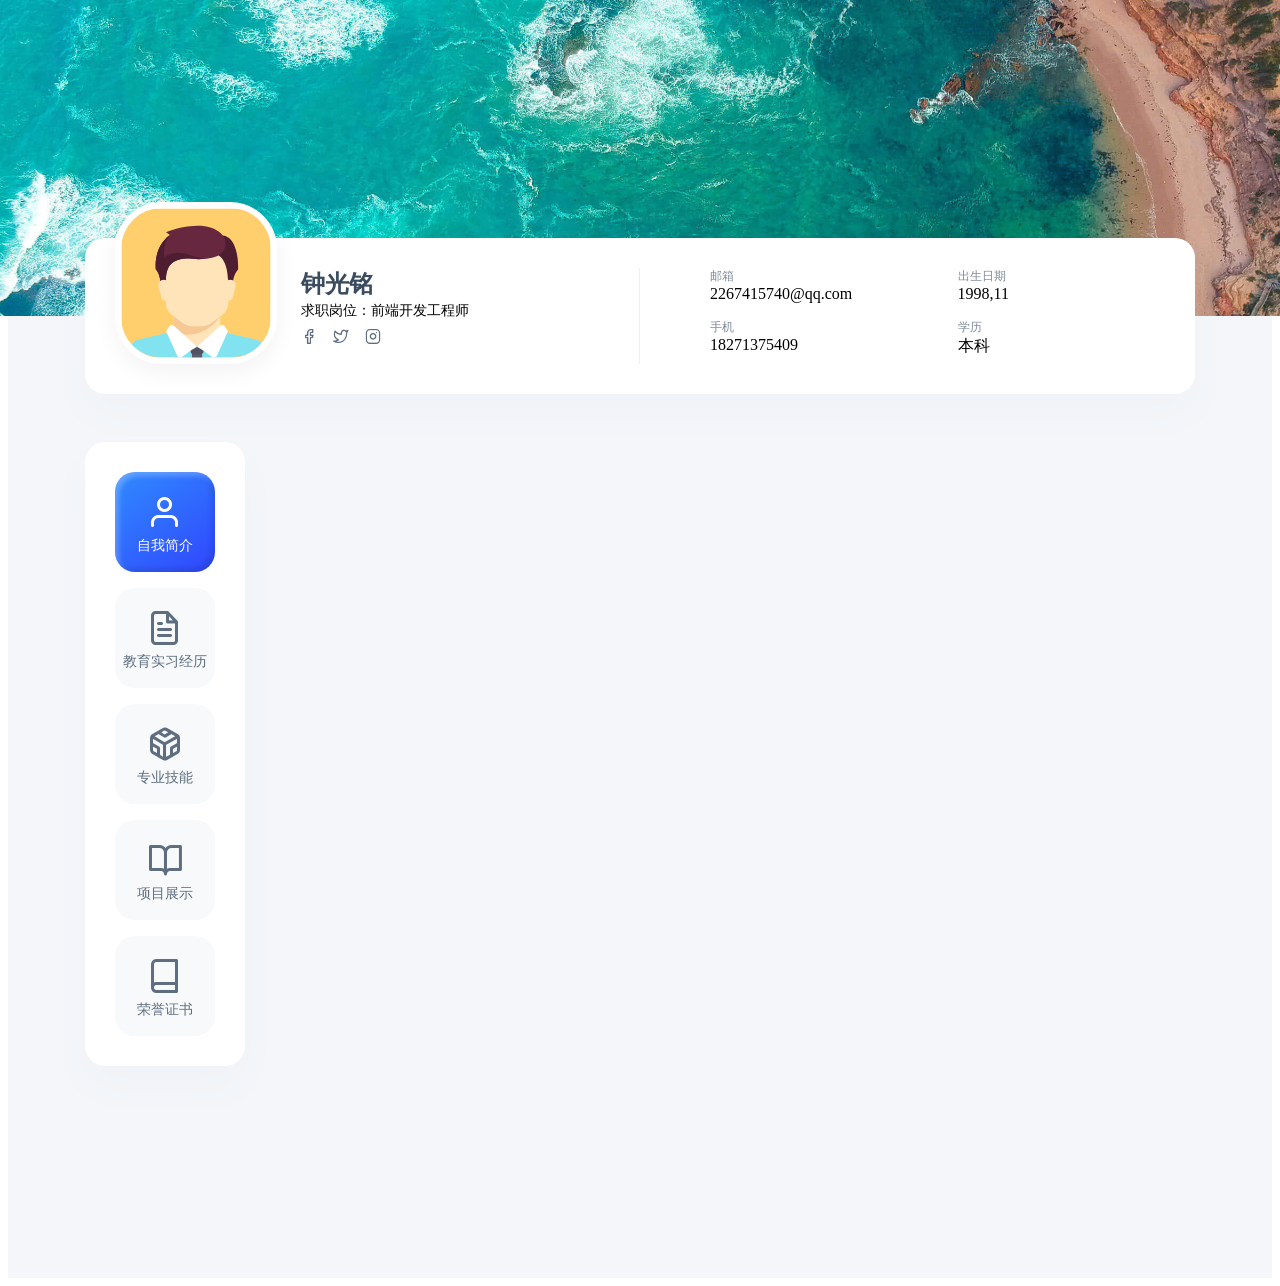
==== commit cdd196f7: "ZGM 2023.3.2" ====
--- a/index.html
+++ b/index.html
@@ -1,20 +1,23 @@
 <!DOCTYPE html>
 <html lang="en">
-  <head>
-    <meta charset="UTF-8" />
-    <link rel="icon" href="/favicon.ico" />
-    <meta name="viewport" content="width=device-width, initial-scale=1.0" />
-    <title>通用后台管理系统</title>
-    <script type="module" crossorigin src="/assets/index.8dfd3c6c.js"></script>
-    <link rel="stylesheet" href="/assets/index.152f01c2.css">
-    <script type="module">try{import.meta.url;import("_").catch(()=>1);}catch(e){}window.__vite_is_modern_browser=true;</script>
-    <script type="module">!function(){if(window.__vite_is_modern_browser)return;console.warn("vite: loading legacy build because dynamic import or import.meta.url is unsupported, syntax error above should be ignored");var e=document.getElementById("vite-legacy-polyfill"),n=document.createElement("script");n.src=e.src,n.onload=function(){System.import(document.getElementById('vite-legacy-entry').getAttribute('data-src'))},document.body.appendChild(n)}();</script>
-  </head>
-  <body>
-    <div id="app"></div>
-    
-    <script nomodule>!function(){var e=document,t=e.createElement("script");if(!("noModule"in t)&&"onbeforeload"in t){var n=!1;e.addEventListener("beforeload",(function(e){if(e.target===t)n=!0;else if(!e.target.hasAttribute("nomodule")||!n)return;e.preventDefault()}),!0),t.type="module",t.src=".",e.head.appendChild(t),t.remove()}}();</script>
-    <script nomodule crossorigin id="vite-legacy-polyfill" src="/assets/polyfills-legacy.93b01fee.js"></script>
-    <script nomodule crossorigin id="vite-legacy-entry" data-src="/assets/index-legacy.b55e816d.js">System.import(document.getElementById('vite-legacy-entry').getAttribute('data-src'))</script>
-  </body>
-</html>
+
+<head>
+  <meta charset="UTF-8" />
+  <link rel="icon" href="/favicon.ico" />
+  <meta name="viewport" content="width=device-width, initial-scale=1.0" />
+  <title>Vite App</title>
+  <script type="module" crossorigin src="/assets/index.a9da28e2.js"></script>
+  <link rel="stylesheet" href="/assets/index.174f5f3e.css">
+  <script type="module">try{import.meta.url;import("_").catch(()=>1);}catch(e){}window.__vite_is_modern_browser=true;</script>
+  <script type="module">!function(){if(window.__vite_is_modern_browser)return;console.warn("vite: loading legacy build because dynamic import or import.meta.url is unsupported, syntax error above should be ignored");var e=document.getElementById("vite-legacy-polyfill"),n=document.createElement("script");n.src=e.src,n.onload=function(){System.import(document.getElementById('vite-legacy-entry').getAttribute('data-src'))},document.body.appendChild(n)}();</script>
+</head>
+
+<body>
+  <div id="app"></div>
+  
+  <script nomodule>!function(){var e=document,t=e.createElement("script");if(!("noModule"in t)&&"onbeforeload"in t){var n=!1;e.addEventListener("beforeload",(function(e){if(e.target===t)n=!0;else if(!e.target.hasAttribute("nomodule")||!n)return;e.preventDefault()}),!0),t.type="module",t.src=".",e.head.appendChild(t),t.remove()}}();</script>
+  <script nomodule crossorigin id="vite-legacy-polyfill" src="/assets/polyfills-legacy.195058c6.js"></script>
+  <script nomodule crossorigin id="vite-legacy-entry" data-src="/assets/index-legacy.4d29896d.js">System.import(document.getElementById('vite-legacy-entry').getAttribute('data-src'))</script>
+</body>
+
+</html>
--- a/assets/index.174f5f3e.css
+++ b/assets/index.174f5f3e.css
@@ -0,0 +1,6 @@
+@import"https://fonts.googleapis.com/css2?family=Poppins:ital,wght@0,400;0,500;0,600;1,400;1,500;1,600&display=swap";[data-v-a9704c57]:root{--blue:#007bff;--indigo:#6610f2;--purple:#6f42c1;--pink:#e83e8c;--red:#dc3545;--orange:#fd7e14;--yellow:#ffc107;--green:#28a745;--teal:#20c997;--cyan:#17a2b8;--white:#fff;--gray:#6c757d;--gray-dark:#343a40;--primary:#007bff;--secondary:#6c757d;--success:#28a745;--info:#17a2b8;--warning:#ffc107;--danger:#dc3545;--light:#f8f9fa;--dark:#343a40;--breakpoint-xs:0;--breakpoint-sm:576px;--breakpoint-md:768px;--breakpoint-lg:992px;--breakpoint-xl:1200px;--font-family-sans-serif:-apple-system,BlinkMacSystemFont,"Segoe UI",Roboto,"Helvetica Neue",Arial,"Noto Sans",sans-serif,"Apple Color Emoji","Segoe UI Emoji","Segoe UI Symbol","Noto Color Emoji";--font-family-monospace:SFMono-Regular,Menlo,Monaco,Consolas,"Liberation Mono","Courier New",monospace}*[data-v-a9704c57],[data-v-a9704c57]:after,[data-v-a9704c57]:before{box-sizing:border-box}html[data-v-a9704c57]{font-family:sans-serif;line-height:1.15;-webkit-text-size-adjust:100%;-webkit-tap-highlight-color:transparent}article[data-v-a9704c57],aside[data-v-a9704c57],figcaption[data-v-a9704c57],figure[data-v-a9704c57],footer[data-v-a9704c57],header[data-v-a9704c57],hgroup[data-v-a9704c57],main[data-v-a9704c57],nav[data-v-a9704c57],section[data-v-a9704c57]{display:block}body[data-v-a9704c57]{margin:0;font-family:-apple-system,BlinkMacSystemFont,Segoe UI,Roboto,Helvetica Neue,Arial,Noto Sans,sans-serif,"Apple Color Emoji","Segoe UI Emoji",Segoe UI Symbol,"Noto Color Emoji";font-size:1rem;font-weight:400;line-height:1.5;color:#212529;text-align:left;background-color:#fff}[tabindex="-1"][data-v-a9704c57]:focus{outline:0!important}hr[data-v-a9704c57]{box-sizing:content-box;height:0;overflow:visible}h1[data-v-a9704c57],h2[data-v-a9704c57],h3[data-v-a9704c57],h4[data-v-a9704c57],h5[data-v-a9704c57],h6[data-v-a9704c57]{margin-top:0;margin-bottom:.5rem}p[data-v-a9704c57]{margin-top:0;margin-bottom:1rem}abbr[data-original-title][data-v-a9704c57],abbr[title][data-v-a9704c57]{text-decoration:underline;-webkit-text-decoration:underline dotted;text-decoration:underline dotted;cursor:help;border-bottom:0;-webkit-text-decoration-skip-ink:none;text-decoration-skip-ink:none}address[data-v-a9704c57]{margin-bottom:1rem;font-style:normal;line-height:inherit}dl[data-v-a9704c57],ol[data-v-a9704c57],ul[data-v-a9704c57]{margin-top:0;margin-bottom:1rem}ol ol[data-v-a9704c57],ol ul[data-v-a9704c57],ul ol[data-v-a9704c57],ul ul[data-v-a9704c57]{margin-bottom:0}dt[data-v-a9704c57]{font-weight:700}dd[data-v-a9704c57]{margin-bottom:.5rem;margin-left:0}blockquote[data-v-a9704c57]{margin:0 0 1rem}b[data-v-a9704c57],strong[data-v-a9704c57]{font-weight:bolder}small[data-v-a9704c57]{font-size:80%}sub[data-v-a9704c57],sup[data-v-a9704c57]{position:relative;font-size:75%;line-height:0;vertical-align:baseline}sub[data-v-a9704c57]{bottom:-.25em}sup[data-v-a9704c57]{top:-.5em}a[data-v-a9704c57]{color:#007bff;text-decoration:none;background-color:transparent}a[data-v-a9704c57]:hover{color:#0056b3;text-decoration:underline}a[data-v-a9704c57]:not([href]):not([tabindex]){color:inherit;text-decoration:none}a[data-v-a9704c57]:not([href]):not([tabindex]):focus,a[data-v-a9704c57]:not([href]):not([tabindex]):hover{color:inherit;text-decoration:none}a[data-v-a9704c57]:not([href]):not([tabindex]):focus{outline:0}code[data-v-a9704c57],kbd[data-v-a9704c57],pre[data-v-a9704c57],samp[data-v-a9704c57]{font-family:SFMono-Regular,Menlo,Monaco,Consolas,Liberation Mono,Courier New,monospace;font-size:1em}pre[data-v-a9704c57]{margin-top:0;margin-bottom:1rem;overflow:auto}figure[data-v-a9704c57]{margin:0 0 1rem}img[data-v-a9704c57]{vertical-align:middle;border-style:none}svg[data-v-a9704c57]{overflow:hidden;vertical-align:middle}table[data-v-a9704c57]{border-collapse:collapse}caption[data-v-a9704c57]{padding-top:.75rem;padding-bottom:.75rem;color:#6c757d;text-align:left;caption-side:bottom}th[data-v-a9704c57]{text-align:inherit}label[data-v-a9704c57]{display:inline-block;margin-bottom:.5rem}button[data-v-a9704c57]{border-radius:0}button[data-v-a9704c57]:focus{outline:1px dotted;outline:5px auto -webkit-focus-ring-color}button[data-v-a9704c57],input[data-v-a9704c57],optgroup[data-v-a9704c57],select[data-v-a9704c57],textarea[data-v-a9704c57]{margin:0;font-family:inherit;font-size:inherit;line-height:inherit}button[data-v-a9704c57],input[data-v-a9704c57]{overflow:visible}button[data-v-a9704c57],select[data-v-a9704c57]{text-transform:none}select[data-v-a9704c57]{word-wrap:normal}[type=button][data-v-a9704c57],[type=reset][data-v-a9704c57],[type=submit][data-v-a9704c57],button[data-v-a9704c57]{-webkit-appearance:button}[type=button][data-v-a9704c57]:not(:disabled),[type=reset][data-v-a9704c57]:not(:disabled),[type=submit][data-v-a9704c57]:not(:disabled),button[data-v-a9704c57]:not(:disabled){cursor:pointer}[type=button][data-v-a9704c57]::-moz-focus-inner,[type=reset][data-v-a9704c57]::-moz-focus-inner,[type=submit][data-v-a9704c57]::-moz-focus-inner,button[data-v-a9704c57]::-moz-focus-inner{padding:0;border-style:none}input[type=checkbox][data-v-a9704c57],input[type=radio][data-v-a9704c57]{box-sizing:border-box;padding:0}input[type=date][data-v-a9704c57],input[type=datetime-local][data-v-a9704c57],input[type=month][data-v-a9704c57],input[type=time][data-v-a9704c57]{-webkit-appearance:listbox}textarea[data-v-a9704c57]{overflow:auto;resize:vertical}fieldset[data-v-a9704c57]{min-width:0;padding:0;margin:0;border:0}legend[data-v-a9704c57]{display:block;width:100%;max-width:100%;padding:0;margin-bottom:.5rem;font-size:1.5rem;line-height:inherit;color:inherit;white-space:normal}progress[data-v-a9704c57]{vertical-align:baseline}[type=number][data-v-a9704c57]::-webkit-inner-spin-button,[type=number][data-v-a9704c57]::-webkit-outer-spin-button{height:auto}[type=search][data-v-a9704c57]{outline-offset:-2px;-webkit-appearance:none}[type=search][data-v-a9704c57]::-webkit-search-decoration{-webkit-appearance:none}[data-v-a9704c57]::-webkit-file-upload-button{font:inherit;-webkit-appearance:button}output[data-v-a9704c57]{display:inline-block}summary[data-v-a9704c57]{display:list-item;cursor:pointer}template[data-v-a9704c57]{display:none}[hidden][data-v-a9704c57]{display:none!important}.h1[data-v-a9704c57],.h2[data-v-a9704c57],.h3[data-v-a9704c57],.h4[data-v-a9704c57],.h5[data-v-a9704c57],.h6[data-v-a9704c57],h1[data-v-a9704c57],h2[data-v-a9704c57],h3[data-v-a9704c57],h4[data-v-a9704c57],h5[data-v-a9704c57],h6[data-v-a9704c57]{margin-bottom:.5rem;font-weight:500;line-height:1.2}.h1[data-v-a9704c57],h1[data-v-a9704c57]{font-size:2.5rem}.h2[data-v-a9704c57],h2[data-v-a9704c57]{font-size:2rem}.h3[data-v-a9704c57],h3[data-v-a9704c57]{font-size:1.75rem}.h4[data-v-a9704c57],h4[data-v-a9704c57]{font-size:1.5rem}.h5[data-v-a9704c57],h5[data-v-a9704c57]{font-size:1.25rem}.h6[data-v-a9704c57],h6[data-v-a9704c57]{font-size:1rem}.lead[data-v-a9704c57]{font-size:1.25rem;font-weight:300}.display-1[data-v-a9704c57]{font-size:6rem;font-weight:300;line-height:1.2}.display-2[data-v-a9704c57]{font-size:5.5rem;font-weight:300;line-height:1.2}.display-3[data-v-a9704c57]{font-size:4.5rem;font-weight:300;line-height:1.2}.display-4[data-v-a9704c57]{font-size:3.5rem;font-weight:300;line-height:1.2}hr[data-v-a9704c57]{margin-top:1rem;margin-bottom:1rem;border:0;border-top:1px solid rgba(0,0,0,.1)}.small[data-v-a9704c57],small[data-v-a9704c57]{font-size:80%;font-weight:400}.mark[data-v-a9704c57],mark[data-v-a9704c57]{padding:.2em;background-color:#fcf8e3}.list-unstyled[data-v-a9704c57],.list-inline[data-v-a9704c57]{padding-left:0;list-style:none}.list-inline-item[data-v-a9704c57]{display:inline-block}.list-inline-item[data-v-a9704c57]:not(:last-child){margin-right:.5rem}.initialism[data-v-a9704c57]{font-size:90%;text-transform:uppercase}.blockquote[data-v-a9704c57]{margin-bottom:1rem;font-size:1.25rem}.blockquote-footer[data-v-a9704c57]{display:block;font-size:80%;color:#6c757d}.blockquote-footer[data-v-a9704c57]:before{content:"\2014\a0"}.img-fluid[data-v-a9704c57]{max-width:100%;height:auto}.img-thumbnail[data-v-a9704c57]{padding:.25rem;background-color:#fff;border:1px solid #dee2e6;border-radius:.25rem;max-width:100%;height:auto}.figure[data-v-a9704c57]{display:inline-block}.figure-img[data-v-a9704c57]{margin-bottom:.5rem;line-height:1}.figure-caption[data-v-a9704c57]{font-size:90%;color:#6c757d}code[data-v-a9704c57]{font-size:87.5%;color:#e83e8c;word-break:break-word}a>code[data-v-a9704c57]{color:inherit}kbd[data-v-a9704c57]{padding:.2rem .4rem;font-size:87.5%;color:#fff;background-color:#212529;border-radius:.2rem}kbd kbd[data-v-a9704c57]{padding:0;font-size:100%;font-weight:700}pre[data-v-a9704c57]{display:block;font-size:87.5%;color:#212529}pre code[data-v-a9704c57]{font-size:inherit;color:inherit;word-break:normal}.pre-scrollable[data-v-a9704c57]{max-height:340px;overflow-y:scroll}.container[data-v-a9704c57]{width:100%;padding-right:15px;padding-left:15px;margin-right:auto;margin-left:auto}@media (min-width:576px){.container[data-v-a9704c57]{max-width:540px}}@media (min-width:768px){.container[data-v-a9704c57]{max-width:720px}}@media (min-width:992px){.container[data-v-a9704c57]{max-width:960px}}@media (min-width:1200px){.container[data-v-a9704c57]{max-width:1140px}}.container-fluid[data-v-a9704c57]{width:100%;padding-right:15px;padding-left:15px;margin-right:auto;margin-left:auto}.row[data-v-a9704c57]{display:-ms-flexbox;display:flex;-ms-flex-wrap:wrap;flex-wrap:wrap;margin-right:-15px;margin-left:-15px}.no-gutters[data-v-a9704c57]{margin-right:0;margin-left:0}.no-gutters>.col[data-v-a9704c57],.no-gutters>[class*=col-][data-v-a9704c57]{padding-right:0;padding-left:0}.col[data-v-a9704c57],.col-1[data-v-a9704c57],.col-10[data-v-a9704c57],.col-11[data-v-a9704c57],.col-12[data-v-a9704c57],.col-2[data-v-a9704c57],.col-3[data-v-a9704c57],.col-4[data-v-a9704c57],.col-5[data-v-a9704c57],.col-6[data-v-a9704c57],.col-7[data-v-a9704c57],.col-8[data-v-a9704c57],.col-9[data-v-a9704c57],.col-auto[data-v-a9704c57],.col-lg[data-v-a9704c57],.col-lg-1[data-v-a9704c57],.col-lg-10[data-v-a9704c57],.col-lg-11[data-v-a9704c57],.col-lg-12[data-v-a9704c57],.col-lg-2[data-v-a9704c57],.col-lg-3[data-v-a9704c57],.col-lg-4[data-v-a9704c57],.col-lg-5[data-v-a9704c57],.col-lg-6[data-v-a9704c57],.col-lg-7[data-v-a9704c57],.col-lg-8[data-v-a9704c57],.col-lg-9[data-v-a9704c57],.col-lg-auto[data-v-a9704c57],.col-md[data-v-a9704c57],.col-md-1[data-v-a9704c57],.col-md-10[data-v-a9704c57],.col-md-11[data-v-a9704c57],.col-md-12[data-v-a9704c57],.col-md-2[data-v-a9704c57],.col-md-3[data-v-a9704c57],.col-md-4[data-v-a9704c57],.col-md-5[data-v-a9704c57],.col-md-6[data-v-a9704c57],.col-md-7[data-v-a9704c57],.col-md-8[data-v-a9704c57],.col-md-9[data-v-a9704c57],.col-md-auto[data-v-a9704c57],.col-sm[data-v-a9704c57],.col-sm-1[data-v-a9704c57],.col-sm-10[data-v-a9704c57],.col-sm-11[data-v-a9704c57],.col-sm-12[data-v-a9704c57],.col-sm-2[data-v-a9704c57],.col-sm-3[data-v-a9704c57],.col-sm-4[data-v-a9704c57],.col-sm-5[data-v-a9704c57],.col-sm-6[data-v-a9704c57],.col-sm-7[data-v-a9704c57],.col-sm-8[data-v-a9704c57],.col-sm-9[data-v-a9704c57],.col-sm-auto[data-v-a9704c57],.col-xl[data-v-a9704c57],.col-xl-1[data-v-a9704c57],.col-xl-10[data-v-a9704c57],.col-xl-11[data-v-a9704c57],.col-xl-12[data-v-a9704c57],.col-xl-2[data-v-a9704c57],.col-xl-3[data-v-a9704c57],.col-xl-4[data-v-a9704c57],.col-xl-5[data-v-a9704c57],.col-xl-6[data-v-a9704c57],.col-xl-7[data-v-a9704c57],.col-xl-8[data-v-a9704c57],.col-xl-9[data-v-a9704c57],.col-xl-auto[data-v-a9704c57]{position:relative;width:100%;padding-right:15px;padding-left:15px}.col[data-v-a9704c57]{-ms-flex-preferred-size:0;flex-basis:0;-ms-flex-positive:1;flex-grow:1;max-width:100%}.col-auto[data-v-a9704c57]{-ms-flex:0 0 auto;flex:0 0 auto;width:auto;max-width:100%}.col-1[data-v-a9704c57]{-ms-flex:0 0 8.333333%;flex:0 0 8.333333%;max-width:8.333333%}.col-2[data-v-a9704c57]{-ms-flex:0 0 16.666667%;flex:0 0 16.666667%;max-width:16.666667%}.col-3[data-v-a9704c57]{-ms-flex:0 0 25%;flex:0 0 25%;max-width:25%}.col-4[data-v-a9704c57]{-ms-flex:0 0 33.333333%;flex:0 0 33.333333%;max-width:33.333333%}.col-5[data-v-a9704c57]{-ms-flex:0 0 41.666667%;flex:0 0 41.666667%;max-width:41.666667%}.col-6[data-v-a9704c57]{-ms-flex:0 0 50%;flex:0 0 50%;max-width:50%}.col-7[data-v-a9704c57]{-ms-flex:0 0 58.333333%;flex:0 0 58.333333%;max-width:58.333333%}.col-8[data-v-a9704c57]{-ms-flex:0 0 66.666667%;flex:0 0 66.666667%;max-width:66.666667%}.col-9[data-v-a9704c57]{-ms-flex:0 0 75%;flex:0 0 75%;max-width:75%}.col-10[data-v-a9704c57]{-ms-flex:0 0 83.333333%;flex:0 0 83.333333%;max-width:83.333333%}.col-11[data-v-a9704c57]{-ms-flex:0 0 91.666667%;flex:0 0 91.666667%;max-width:91.666667%}.col-12[data-v-a9704c57]{-ms-flex:0 0 100%;flex:0 0 100%;max-width:100%}.order-first[data-v-a9704c57]{-ms-flex-order:-1;order:-1}.order-last[data-v-a9704c57]{-ms-flex-order:13;order:13}.order-0[data-v-a9704c57]{-ms-flex-order:0;order:0}.order-1[data-v-a9704c57]{-ms-flex-order:1;order:1}.order-2[data-v-a9704c57]{-ms-flex-order:2;order:2}.order-3[data-v-a9704c57]{-ms-flex-order:3;order:3}.order-4[data-v-a9704c57]{-ms-flex-order:4;order:4}.order-5[data-v-a9704c57]{-ms-flex-order:5;order:5}.order-6[data-v-a9704c57]{-ms-flex-order:6;order:6}.order-7[data-v-a9704c57]{-ms-flex-order:7;order:7}.order-8[data-v-a9704c57]{-ms-flex-order:8;order:8}.order-9[data-v-a9704c57]{-ms-flex-order:9;order:9}.order-10[data-v-a9704c57]{-ms-flex-order:10;order:10}.order-11[data-v-a9704c57]{-ms-flex-order:11;order:11}.order-12[data-v-a9704c57]{-ms-flex-order:12;order:12}.offset-1[data-v-a9704c57]{margin-left:8.333333%}.offset-2[data-v-a9704c57]{margin-left:16.666667%}.offset-3[data-v-a9704c57]{margin-left:25%}.offset-4[data-v-a9704c57]{margin-left:33.333333%}.offset-5[data-v-a9704c57]{margin-left:41.666667%}.offset-6[data-v-a9704c57]{margin-left:50%}.offset-7[data-v-a9704c57]{margin-left:58.333333%}.offset-8[data-v-a9704c57]{margin-left:66.666667%}.offset-9[data-v-a9704c57]{margin-left:75%}.offset-10[data-v-a9704c57]{margin-left:83.333333%}.offset-11[data-v-a9704c57]{margin-left:91.666667%}@media (min-width:576px){.col-sm[data-v-a9704c57]{-ms-flex-preferred-size:0;flex-basis:0;-ms-flex-positive:1;flex-grow:1;max-width:100%}.col-sm-auto[data-v-a9704c57]{-ms-flex:0 0 auto;flex:0 0 auto;width:auto;max-width:100%}.col-sm-1[data-v-a9704c57]{-ms-flex:0 0 8.333333%;flex:0 0 8.333333%;max-width:8.333333%}.col-sm-2[data-v-a9704c57]{-ms-flex:0 0 16.666667%;flex:0 0 16.666667%;max-width:16.666667%}.col-sm-3[data-v-a9704c57]{-ms-flex:0 0 25%;flex:0 0 25%;max-width:25%}.col-sm-4[data-v-a9704c57]{-ms-flex:0 0 33.333333%;flex:0 0 33.333333%;max-width:33.333333%}.col-sm-5[data-v-a9704c57]{-ms-flex:0 0 41.666667%;flex:0 0 41.666667%;max-width:41.666667%}.col-sm-6[data-v-a9704c57]{-ms-flex:0 0 50%;flex:0 0 50%;max-width:50%}.col-sm-7[data-v-a9704c57]{-ms-flex:0 0 58.333333%;flex:0 0 58.333333%;max-width:58.333333%}.col-sm-8[data-v-a9704c57]{-ms-flex:0 0 66.666667%;flex:0 0 66.666667%;max-width:66.666667%}.col-sm-9[data-v-a9704c57]{-ms-flex:0 0 75%;flex:0 0 75%;max-width:75%}.col-sm-10[data-v-a9704c57]{-ms-flex:0 0 83.333333%;flex:0 0 83.333333%;max-width:83.333333%}.col-sm-11[data-v-a9704c57]{-ms-flex:0 0 91.666667%;flex:0 0 91.666667%;max-width:91.666667%}.col-sm-12[data-v-a9704c57]{-ms-flex:0 0 100%;flex:0 0 100%;max-width:100%}.order-sm-first[data-v-a9704c57]{-ms-flex-order:-1;order:-1}.order-sm-last[data-v-a9704c57]{-ms-flex-order:13;order:13}.order-sm-0[data-v-a9704c57]{-ms-flex-order:0;order:0}.order-sm-1[data-v-a9704c57]{-ms-flex-order:1;order:1}.order-sm-2[data-v-a9704c57]{-ms-flex-order:2;order:2}.order-sm-3[data-v-a9704c57]{-ms-flex-order:3;order:3}.order-sm-4[data-v-a9704c57]{-ms-flex-order:4;order:4}.order-sm-5[data-v-a9704c57]{-ms-flex-order:5;order:5}.order-sm-6[data-v-a9704c57]{-ms-flex-order:6;order:6}.order-sm-7[data-v-a9704c57]{-ms-flex-order:7;order:7}.order-sm-8[data-v-a9704c57]{-ms-flex-order:8;order:8}.order-sm-9[data-v-a9704c57]{-ms-flex-order:9;order:9}.order-sm-10[data-v-a9704c57]{-ms-flex-order:10;order:10}.order-sm-11[data-v-a9704c57]{-ms-flex-order:11;order:11}.order-sm-12[data-v-a9704c57]{-ms-flex-order:12;order:12}.offset-sm-0[data-v-a9704c57]{margin-left:0}.offset-sm-1[data-v-a9704c57]{margin-left:8.333333%}.offset-sm-2[data-v-a9704c57]{margin-left:16.666667%}.offset-sm-3[data-v-a9704c57]{margin-left:25%}.offset-sm-4[data-v-a9704c57]{margin-left:33.333333%}.offset-sm-5[data-v-a9704c57]{margin-left:41.666667%}.offset-sm-6[data-v-a9704c57]{margin-left:50%}.offset-sm-7[data-v-a9704c57]{margin-left:58.333333%}.offset-sm-8[data-v-a9704c57]{margin-left:66.666667%}.offset-sm-9[data-v-a9704c57]{margin-left:75%}.offset-sm-10[data-v-a9704c57]{margin-left:83.333333%}.offset-sm-11[data-v-a9704c57]{margin-left:91.666667%}}@media (min-width:768px){.col-md[data-v-a9704c57]{-ms-flex-preferred-size:0;flex-basis:0;-ms-flex-positive:1;flex-grow:1;max-width:100%}.col-md-auto[data-v-a9704c57]{-ms-flex:0 0 auto;flex:0 0 auto;width:auto;max-width:100%}.col-md-1[data-v-a9704c57]{-ms-flex:0 0 8.333333%;flex:0 0 8.333333%;max-width:8.333333%}.col-md-2[data-v-a9704c57]{-ms-flex:0 0 16.666667%;flex:0 0 16.666667%;max-width:16.666667%}.col-md-3[data-v-a9704c57]{-ms-flex:0 0 25%;flex:0 0 25%;max-width:25%}.col-md-4[data-v-a9704c57]{-ms-flex:0 0 33.333333%;flex:0 0 33.333333%;max-width:33.333333%}.col-md-5[data-v-a9704c57]{-ms-flex:0 0 41.666667%;flex:0 0 41.666667%;max-width:41.666667%}.col-md-6[data-v-a9704c57]{-ms-flex:0 0 50%;flex:0 0 50%;max-width:50%}.col-md-7[data-v-a9704c57]{-ms-flex:0 0 58.333333%;flex:0 0 58.333333%;max-width:58.333333%}.col-md-8[data-v-a9704c57]{-ms-flex:0 0 66.666667%;flex:0 0 66.666667%;max-width:66.666667%}.col-md-9[data-v-a9704c57]{-ms-flex:0 0 75%;flex:0 0 75%;max-width:75%}.col-md-10[data-v-a9704c57]{-ms-flex:0 0 83.333333%;flex:0 0 83.333333%;max-width:83.333333%}.col-md-11[data-v-a9704c57]{-ms-flex:0 0 91.666667%;flex:0 0 91.666667%;max-width:91.666667%}.col-md-12[data-v-a9704c57]{-ms-flex:0 0 100%;flex:0 0 100%;max-width:100%}.order-md-first[data-v-a9704c57]{-ms-flex-order:-1;order:-1}.order-md-last[data-v-a9704c57]{-ms-flex-order:13;order:13}.order-md-0[data-v-a9704c57]{-ms-flex-order:0;order:0}.order-md-1[data-v-a9704c57]{-ms-flex-order:1;order:1}.order-md-2[data-v-a9704c57]{-ms-flex-order:2;order:2}.order-md-3[data-v-a9704c57]{-ms-flex-order:3;order:3}.order-md-4[data-v-a9704c57]{-ms-flex-order:4;order:4}.order-md-5[data-v-a9704c57]{-ms-flex-order:5;order:5}.order-md-6[data-v-a9704c57]{-ms-flex-order:6;order:6}.order-md-7[data-v-a9704c57]{-ms-flex-order:7;order:7}.order-md-8[data-v-a9704c57]{-ms-flex-order:8;order:8}.order-md-9[data-v-a9704c57]{-ms-flex-order:9;order:9}.order-md-10[data-v-a9704c57]{-ms-flex-order:10;order:10}.order-md-11[data-v-a9704c57]{-ms-flex-order:11;order:11}.order-md-12[data-v-a9704c57]{-ms-flex-order:12;order:12}.offset-md-0[data-v-a9704c57]{margin-left:0}.offset-md-1[data-v-a9704c57]{margin-left:8.333333%}.offset-md-2[data-v-a9704c57]{margin-left:16.666667%}.offset-md-3[data-v-a9704c57]{margin-left:25%}.offset-md-4[data-v-a9704c57]{margin-left:33.333333%}.offset-md-5[data-v-a9704c57]{margin-left:41.666667%}.offset-md-6[data-v-a9704c57]{margin-left:50%}.offset-md-7[data-v-a9704c57]{margin-left:58.333333%}.offset-md-8[data-v-a9704c57]{margin-left:66.666667%}.offset-md-9[data-v-a9704c57]{margin-left:75%}.offset-md-10[data-v-a9704c57]{margin-left:83.333333%}.offset-md-11[data-v-a9704c57]{margin-left:91.666667%}}@media (min-width:992px){.col-lg[data-v-a9704c57]{-ms-flex-preferred-size:0;flex-basis:0;-ms-flex-positive:1;flex-grow:1;max-width:100%}.col-lg-auto[data-v-a9704c57]{-ms-flex:0 0 auto;flex:0 0 auto;width:auto;max-width:100%}.col-lg-1[data-v-a9704c57]{-ms-flex:0 0 8.333333%;flex:0 0 8.333333%;max-width:8.333333%}.col-lg-2[data-v-a9704c57]{-ms-flex:0 0 16.666667%;flex:0 0 16.666667%;max-width:16.666667%}.col-lg-3[data-v-a9704c57]{-ms-flex:0 0 25%;flex:0 0 25%;max-width:25%}.col-lg-4[data-v-a9704c57]{-ms-flex:0 0 33.333333%;flex:0 0 33.333333%;max-width:33.333333%}.col-lg-5[data-v-a9704c57]{-ms-flex:0 0 41.666667%;flex:0 0 41.666667%;max-width:41.666667%}.col-lg-6[data-v-a9704c57]{-ms-flex:0 0 50%;flex:0 0 50%;max-width:50%}.col-lg-7[data-v-a9704c57]{-ms-flex:0 0 58.333333%;flex:0 0 58.333333%;max-width:58.333333%}.col-lg-8[data-v-a9704c57]{-ms-flex:0 0 66.666667%;flex:0 0 66.666667%;max-width:66.666667%}.col-lg-9[data-v-a9704c57]{-ms-flex:0 0 75%;flex:0 0 75%;max-width:75%}.col-lg-10[data-v-a9704c57]{-ms-flex:0 0 83.333333%;flex:0 0 83.333333%;max-width:83.333333%}.col-lg-11[data-v-a9704c57]{-ms-flex:0 0 91.666667%;flex:0 0 91.666667%;max-width:91.666667%}.col-lg-12[data-v-a9704c57]{-ms-flex:0 0 100%;flex:0 0 100%;max-width:100%}.order-lg-first[data-v-a9704c57]{-ms-flex-order:-1;order:-1}.order-lg-last[data-v-a9704c57]{-ms-flex-order:13;order:13}.order-lg-0[data-v-a9704c57]{-ms-flex-order:0;order:0}.order-lg-1[data-v-a9704c57]{-ms-flex-order:1;order:1}.order-lg-2[data-v-a9704c57]{-ms-flex-order:2;order:2}.order-lg-3[data-v-a9704c57]{-ms-flex-order:3;order:3}.order-lg-4[data-v-a9704c57]{-ms-flex-order:4;order:4}.order-lg-5[data-v-a9704c57]{-ms-flex-order:5;order:5}.order-lg-6[data-v-a9704c57]{-ms-flex-order:6;order:6}.order-lg-7[data-v-a9704c57]{-ms-flex-order:7;order:7}.order-lg-8[data-v-a9704c57]{-ms-flex-order:8;order:8}.order-lg-9[data-v-a9704c57]{-ms-flex-order:9;order:9}.order-lg-10[data-v-a9704c57]{-ms-flex-order:10;order:10}.order-lg-11[data-v-a9704c57]{-ms-flex-order:11;order:11}.order-lg-12[data-v-a9704c57]{-ms-flex-order:12;order:12}.offset-lg-0[data-v-a9704c57]{margin-left:0}.offset-lg-1[data-v-a9704c57]{margin-left:8.333333%}.offset-lg-2[data-v-a9704c57]{margin-left:16.666667%}.offset-lg-3[data-v-a9704c57]{margin-left:25%}.offset-lg-4[data-v-a9704c57]{margin-left:33.333333%}.offset-lg-5[data-v-a9704c57]{margin-left:41.666667%}.offset-lg-6[data-v-a9704c57]{margin-left:50%}.offset-lg-7[data-v-a9704c57]{margin-left:58.333333%}.offset-lg-8[data-v-a9704c57]{margin-left:66.666667%}.offset-lg-9[data-v-a9704c57]{margin-left:75%}.offset-lg-10[data-v-a9704c57]{margin-left:83.333333%}.offset-lg-11[data-v-a9704c57]{margin-left:91.666667%}}@media (min-width:1200px){.col-xl[data-v-a9704c57]{-ms-flex-preferred-size:0;flex-basis:0;-ms-flex-positive:1;flex-grow:1;max-width:100%}.col-xl-auto[data-v-a9704c57]{-ms-flex:0 0 auto;flex:0 0 auto;width:auto;max-width:100%}.col-xl-1[data-v-a9704c57]{-ms-flex:0 0 8.333333%;flex:0 0 8.333333%;max-width:8.333333%}.col-xl-2[data-v-a9704c57]{-ms-flex:0 0 16.666667%;flex:0 0 16.666667%;max-width:16.666667%}.col-xl-3[data-v-a9704c57]{-ms-flex:0 0 25%;flex:0 0 25%;max-width:25%}.col-xl-4[data-v-a9704c57]{-ms-flex:0 0 33.333333%;flex:0 0 33.333333%;max-width:33.333333%}.col-xl-5[data-v-a9704c57]{-ms-flex:0 0 41.666667%;flex:0 0 41.666667%;max-width:41.666667%}.col-xl-6[data-v-a9704c57]{-ms-flex:0 0 50%;flex:0 0 50%;max-width:50%}.col-xl-7[data-v-a9704c57]{-ms-flex:0 0 58.333333%;flex:0 0 58.333333%;max-width:58.333333%}.col-xl-8[data-v-a9704c57]{-ms-flex:0 0 66.666667%;flex:0 0 66.666667%;max-width:66.666667%}.col-xl-9[data-v-a9704c57]{-ms-flex:0 0 75%;flex:0 0 75%;max-width:75%}.col-xl-10[data-v-a9704c57]{-ms-flex:0 0 83.333333%;flex:0 0 83.333333%;max-width:83.333333%}.col-xl-11[data-v-a9704c57]{-ms-flex:0 0 91.666667%;flex:0 0 91.666667%;max-width:91.666667%}.col-xl-12[data-v-a9704c57]{-ms-flex:0 0 100%;flex:0 0 100%;max-width:100%}.order-xl-first[data-v-a9704c57]{-ms-flex-order:-1;order:-1}.order-xl-last[data-v-a9704c57]{-ms-flex-order:13;order:13}.order-xl-0[data-v-a9704c57]{-ms-flex-order:0;order:0}.order-xl-1[data-v-a9704c57]{-ms-flex-order:1;order:1}.order-xl-2[data-v-a9704c57]{-ms-flex-order:2;order:2}.order-xl-3[data-v-a9704c57]{-ms-flex-order:3;order:3}.order-xl-4[data-v-a9704c57]{-ms-flex-order:4;order:4}.order-xl-5[data-v-a9704c57]{-ms-flex-order:5;order:5}.order-xl-6[data-v-a9704c57]{-ms-flex-order:6;order:6}.order-xl-7[data-v-a9704c57]{-ms-flex-order:7;order:7}.order-xl-8[data-v-a9704c57]{-ms-flex-order:8;order:8}.order-xl-9[data-v-a9704c57]{-ms-flex-order:9;order:9}.order-xl-10[data-v-a9704c57]{-ms-flex-order:10;order:10}.order-xl-11[data-v-a9704c57]{-ms-flex-order:11;order:11}.order-xl-12[data-v-a9704c57]{-ms-flex-order:12;order:12}.offset-xl-0[data-v-a9704c57]{margin-left:0}.offset-xl-1[data-v-a9704c57]{margin-left:8.333333%}.offset-xl-2[data-v-a9704c57]{margin-left:16.666667%}.offset-xl-3[data-v-a9704c57]{margin-left:25%}.offset-xl-4[data-v-a9704c57]{margin-left:33.333333%}.offset-xl-5[data-v-a9704c57]{margin-left:41.666667%}.offset-xl-6[data-v-a9704c57]{margin-left:50%}.offset-xl-7[data-v-a9704c57]{margin-left:58.333333%}.offset-xl-8[data-v-a9704c57]{margin-left:66.666667%}.offset-xl-9[data-v-a9704c57]{margin-left:75%}.offset-xl-10[data-v-a9704c57]{margin-left:83.333333%}.offset-xl-11[data-v-a9704c57]{margin-left:91.666667%}}.table[data-v-a9704c57]{width:100%;margin-bottom:1rem;color:#212529}.table td[data-v-a9704c57],.table th[data-v-a9704c57]{padding:.75rem;vertical-align:top;border-top:1px solid #dee2e6}.table thead th[data-v-a9704c57]{vertical-align:bottom;border-bottom:2px solid #dee2e6}.table tbody+tbody[data-v-a9704c57]{border-top:2px solid #dee2e6}.table-sm td[data-v-a9704c57],.table-sm th[data-v-a9704c57]{padding:.3rem}.table-bordered[data-v-a9704c57],.table-bordered td[data-v-a9704c57],.table-bordered th[data-v-a9704c57]{border:1px solid #dee2e6}.table-bordered thead td[data-v-a9704c57],.table-bordered thead th[data-v-a9704c57]{border-bottom-width:2px}.table-borderless tbody+tbody[data-v-a9704c57],.table-borderless td[data-v-a9704c57],.table-borderless th[data-v-a9704c57],.table-borderless thead th[data-v-a9704c57]{border:0}.table-striped tbody tr[data-v-a9704c57]:nth-of-type(odd){background-color:rgba(0,0,0,.05)}.table-hover tbody tr[data-v-a9704c57]:hover{color:#212529;background-color:rgba(0,0,0,.075)}.table-primary[data-v-a9704c57],.table-primary>td[data-v-a9704c57],.table-primary>th[data-v-a9704c57]{background-color:#b8daff}.table-primary tbody+tbody[data-v-a9704c57],.table-primary td[data-v-a9704c57],.table-primary th[data-v-a9704c57],.table-primary thead th[data-v-a9704c57]{border-color:#7abaff}.table-hover .table-primary[data-v-a9704c57]:hover{background-color:#9fcdff}.table-hover .table-primary:hover>td[data-v-a9704c57],.table-hover .table-primary:hover>th[data-v-a9704c57]{background-color:#9fcdff}.table-secondary[data-v-a9704c57],.table-secondary>td[data-v-a9704c57],.table-secondary>th[data-v-a9704c57]{background-color:#d6d8db}.table-secondary tbody+tbody[data-v-a9704c57],.table-secondary td[data-v-a9704c57],.table-secondary th[data-v-a9704c57],.table-secondary thead th[data-v-a9704c57]{border-color:#b3b7bb}.table-hover .table-secondary[data-v-a9704c57]:hover{background-color:#c8cbcf}.table-hover .table-secondary:hover>td[data-v-a9704c57],.table-hover .table-secondary:hover>th[data-v-a9704c57]{background-color:#c8cbcf}.table-success[data-v-a9704c57],.table-success>td[data-v-a9704c57],.table-success>th[data-v-a9704c57]{background-color:#c3e6cb}.table-success tbody+tbody[data-v-a9704c57],.table-success td[data-v-a9704c57],.table-success th[data-v-a9704c57],.table-success thead th[data-v-a9704c57]{border-color:#8fd19e}.table-hover .table-success[data-v-a9704c57]:hover{background-color:#b1dfbb}.table-hover .table-success:hover>td[data-v-a9704c57],.table-hover .table-success:hover>th[data-v-a9704c57]{background-color:#b1dfbb}.table-info[data-v-a9704c57],.table-info>td[data-v-a9704c57],.table-info>th[data-v-a9704c57]{background-color:#bee5eb}.table-info tbody+tbody[data-v-a9704c57],.table-info td[data-v-a9704c57],.table-info th[data-v-a9704c57],.table-info thead th[data-v-a9704c57]{border-color:#86cfda}.table-hover .table-info[data-v-a9704c57]:hover{background-color:#abdde5}.table-hover .table-info:hover>td[data-v-a9704c57],.table-hover .table-info:hover>th[data-v-a9704c57]{background-color:#abdde5}.table-warning[data-v-a9704c57],.table-warning>td[data-v-a9704c57],.table-warning>th[data-v-a9704c57]{background-color:#ffeeba}.table-warning tbody+tbody[data-v-a9704c57],.table-warning td[data-v-a9704c57],.table-warning th[data-v-a9704c57],.table-warning thead th[data-v-a9704c57]{border-color:#ffdf7e}.table-hover .table-warning[data-v-a9704c57]:hover{background-color:#ffe8a1}.table-hover .table-warning:hover>td[data-v-a9704c57],.table-hover .table-warning:hover>th[data-v-a9704c57]{background-color:#ffe8a1}.table-danger[data-v-a9704c57],.table-danger>td[data-v-a9704c57],.table-danger>th[data-v-a9704c57]{background-color:#f5c6cb}.table-danger tbody+tbody[data-v-a9704c57],.table-danger td[data-v-a9704c57],.table-danger th[data-v-a9704c57],.table-danger thead th[data-v-a9704c57]{border-color:#ed969e}.table-hover .table-danger[data-v-a9704c57]:hover{background-color:#f1b0b7}.table-hover .table-danger:hover>td[data-v-a9704c57],.table-hover .table-danger:hover>th[data-v-a9704c57]{background-color:#f1b0b7}.table-light[data-v-a9704c57],.table-light>td[data-v-a9704c57],.table-light>th[data-v-a9704c57]{background-color:#fdfdfe}.table-light tbody+tbody[data-v-a9704c57],.table-light td[data-v-a9704c57],.table-light th[data-v-a9704c57],.table-light thead th[data-v-a9704c57]{border-color:#fbfcfc}.table-hover .table-light[data-v-a9704c57]:hover{background-color:#ececf6}.table-hover .table-light:hover>td[data-v-a9704c57],.table-hover .table-light:hover>th[data-v-a9704c57]{background-color:#ececf6}.table-dark[data-v-a9704c57],.table-dark>td[data-v-a9704c57],.table-dark>th[data-v-a9704c57]{background-color:#c6c8ca}.table-dark tbody+tbody[data-v-a9704c57],.table-dark td[data-v-a9704c57],.table-dark th[data-v-a9704c57],.table-dark thead th[data-v-a9704c57]{border-color:#95999c}.table-hover .table-dark[data-v-a9704c57]:hover{background-color:#b9bbbe}.table-hover .table-dark:hover>td[data-v-a9704c57],.table-hover .table-dark:hover>th[data-v-a9704c57]{background-color:#b9bbbe}.table-active[data-v-a9704c57],.table-active>td[data-v-a9704c57],.table-active>th[data-v-a9704c57]{background-color:rgba(0,0,0,.075)}.table-hover .table-active[data-v-a9704c57]:hover{background-color:rgba(0,0,0,.075)}.table-hover .table-active:hover>td[data-v-a9704c57],.table-hover .table-active:hover>th[data-v-a9704c57]{background-color:rgba(0,0,0,.075)}.table .thead-dark th[data-v-a9704c57]{color:#fff;background-color:#343a40;border-color:#454d55}.table .thead-light th[data-v-a9704c57]{color:#495057;background-color:#e9ecef;border-color:#dee2e6}.table-dark[data-v-a9704c57]{color:#fff;background-color:#343a40}.table-dark td[data-v-a9704c57],.table-dark th[data-v-a9704c57],.table-dark thead th[data-v-a9704c57]{border-color:#454d55}.table-dark.table-bordered[data-v-a9704c57]{border:0}.table-dark.table-striped tbody tr[data-v-a9704c57]:nth-of-type(odd){background-color:rgba(255,255,255,.05)}.table-dark.table-hover tbody tr[data-v-a9704c57]:hover{color:#fff;background-color:rgba(255,255,255,.075)}@media (max-width:575.98px){.table-responsive-sm[data-v-a9704c57]{display:block;width:100%;overflow-x:auto;-webkit-overflow-scrolling:touch}.table-responsive-sm>.table-bordered[data-v-a9704c57]{border:0}}@media (max-width:767.98px){.table-responsive-md[data-v-a9704c57]{display:block;width:100%;overflow-x:auto;-webkit-overflow-scrolling:touch}.table-responsive-md>.table-bordered[data-v-a9704c57]{border:0}}@media (max-width:991.98px){.table-responsive-lg[data-v-a9704c57]{display:block;width:100%;overflow-x:auto;-webkit-overflow-scrolling:touch}.table-responsive-lg>.table-bordered[data-v-a9704c57]{border:0}}@media (max-width:1199.98px){.table-responsive-xl[data-v-a9704c57]{display:block;width:100%;overflow-x:auto;-webkit-overflow-scrolling:touch}.table-responsive-xl>.table-bordered[data-v-a9704c57]{border:0}}.table-responsive[data-v-a9704c57]{display:block;width:100%;overflow-x:auto;-webkit-overflow-scrolling:touch}.table-responsive>.table-bordered[data-v-a9704c57]{border:0}.form-control[data-v-a9704c57]{display:block;width:100%;height:calc(1.5em + .75rem + 2px);padding:.375rem .75rem;font-size:1rem;font-weight:400;line-height:1.5;color:#495057;background-color:#fff;background-clip:padding-box;border:1px solid #ced4da;border-radius:.25rem;transition:border-color .15s ease-in-out,box-shadow .15s ease-in-out}@media (prefers-reduced-motion:reduce){.form-control[data-v-a9704c57]{transition:none}}.form-control[data-v-a9704c57]::-ms-expand{background-color:transparent;border:0}.form-control[data-v-a9704c57]:focus{color:#495057;background-color:#fff;border-color:#80bdff;outline:0;box-shadow:0 0 0 .2rem rgba(0,123,255,.25)}.form-control[data-v-a9704c57]::-webkit-input-placeholder{color:#6c757d;opacity:1}.form-control[data-v-a9704c57]::-moz-placeholder{color:#6c757d;opacity:1}.form-control[data-v-a9704c57]:-ms-input-placeholder{color:#6c757d;opacity:1}.form-control[data-v-a9704c57]::-ms-input-placeholder{color:#6c757d;opacity:1}.form-control[data-v-a9704c57]::placeholder{color:#6c757d;opacity:1}.form-control[data-v-a9704c57]:disabled,.form-control[readonly][data-v-a9704c57]{background-color:#e9ecef;opacity:1}select.form-control[data-v-a9704c57]:focus::-ms-value{color:#495057;background-color:#fff}.form-control-file[data-v-a9704c57],.form-control-range[data-v-a9704c57]{display:block;width:100%}.col-form-label[data-v-a9704c57]{padding-top:calc(.375rem + 1px);padding-bottom:calc(.375rem + 1px);margin-bottom:0;font-size:inherit;line-height:1.5}.col-form-label-lg[data-v-a9704c57]{padding-top:calc(.5rem + 1px);padding-bottom:calc(.5rem + 1px);font-size:1.25rem;line-height:1.5}.col-form-label-sm[data-v-a9704c57]{padding-top:calc(.25rem + 1px);padding-bottom:calc(.25rem + 1px);font-size:.875rem;line-height:1.5}.form-control-plaintext[data-v-a9704c57]{display:block;width:100%;padding-top:.375rem;padding-bottom:.375rem;margin-bottom:0;line-height:1.5;color:#212529;background-color:transparent;border:solid transparent;border-width:1px 0}.form-control-plaintext.form-control-lg[data-v-a9704c57],.form-control-plaintext.form-control-sm[data-v-a9704c57]{padding-right:0;padding-left:0}.form-control-sm[data-v-a9704c57]{height:calc(1.5em + .5rem + 2px);padding:.25rem .5rem;font-size:.875rem;line-height:1.5;border-radius:.2rem}.form-control-lg[data-v-a9704c57]{height:calc(1.5em + 1rem + 2px);padding:.5rem 1rem;font-size:1.25rem;line-height:1.5;border-radius:.3rem}select.form-control[multiple][data-v-a9704c57],select.form-control[size][data-v-a9704c57],textarea.form-control[data-v-a9704c57]{height:auto}.form-group[data-v-a9704c57]{margin-bottom:1rem}.form-text[data-v-a9704c57]{display:block;margin-top:.25rem}.form-row[data-v-a9704c57]{display:-ms-flexbox;display:flex;-ms-flex-wrap:wrap;flex-wrap:wrap;margin-right:-5px;margin-left:-5px}.form-row>.col[data-v-a9704c57],.form-row>[class*=col-][data-v-a9704c57]{padding-right:5px;padding-left:5px}.form-check[data-v-a9704c57]{position:relative;display:block;padding-left:1.25rem}.form-check-input[data-v-a9704c57]{position:absolute;margin-top:.3rem;margin-left:-1.25rem}.form-check-input:disabled~.form-check-label[data-v-a9704c57]{color:#6c757d}.form-check-label[data-v-a9704c57]{margin-bottom:0}.form-check-inline[data-v-a9704c57]{display:-ms-inline-flexbox;display:inline-flex;-ms-flex-align:center;align-items:center;padding-left:0;margin-right:.75rem}.form-check-inline .form-check-input[data-v-a9704c57]{position:static;margin-top:0;margin-right:.3125rem;margin-left:0}.valid-feedback[data-v-a9704c57]{display:none;width:100%;margin-top:.25rem;font-size:80%;color:#28a745}.valid-tooltip[data-v-a9704c57]{position:absolute;top:100%;z-index:5;display:none;max-width:100%;padding:.25rem .5rem;margin-top:.1rem;font-size:.875rem;line-height:1.5;color:#fff;background-color:rgba(40,167,69,.9);border-radius:.25rem}.form-control.is-valid[data-v-a9704c57],.was-validated .form-control[data-v-a9704c57]:valid{border-color:#28a745;padding-right:calc(1.5em + .75rem);background-image:url("data:image/svg+xml,%3csvg xmlns='http://www.w3.org/2000/svg' viewBox='0 0 8 8'%3e%3cpath fill='%2328a745' d='M2.3 6.73L.6 4.53c-.4-1.04.46-1.4 1.1-.8l1.1 1.4 3.4-3.8c.6-.63 1.6-.27 1.2.7l-4 4.6c-.43.5-.8.4-1.1.1z'/%3e%3c/svg%3e");background-repeat:no-repeat;background-position:center right calc(.375em + .1875rem);background-size:calc(.75em + .375rem) calc(.75em + .375rem)}.form-control.is-valid[data-v-a9704c57]:focus,.was-validated .form-control[data-v-a9704c57]:valid:focus{border-color:#28a745;box-shadow:0 0 0 .2rem rgba(40,167,69,.25)}.form-control.is-valid~.valid-feedback[data-v-a9704c57],.form-control.is-valid~.valid-tooltip[data-v-a9704c57],.was-validated .form-control:valid~.valid-feedback[data-v-a9704c57],.was-validated .form-control:valid~.valid-tooltip[data-v-a9704c57]{display:block}.was-validated textarea.form-control[data-v-a9704c57]:valid,textarea.form-control.is-valid[data-v-a9704c57]{padding-right:calc(1.5em + .75rem);background-position:top calc(.375em + .1875rem) right calc(.375em + .1875rem)}.custom-select.is-valid[data-v-a9704c57],.was-validated .custom-select[data-v-a9704c57]:valid{border-color:#28a745;padding-right:calc((1em + .75rem)*.75 + 1.75rem);background:url("data:image/svg+xml,%3csvg xmlns='http://www.w3.org/2000/svg' viewBox='0 0 4 5'%3e%3cpath fill='%23343a40' d='M2 0L0 2h4zm0 5L0 3h4z'/%3e%3c/svg%3e") no-repeat right .75rem center/8px 10px,url("data:image/svg+xml,%3csvg xmlns='http://www.w3.org/2000/svg' viewBox='0 0 8 8'%3e%3cpath fill='%2328a745' d='M2.3 6.73L.6 4.53c-.4-1.04.46-1.4 1.1-.8l1.1 1.4 3.4-3.8c.6-.63 1.6-.27 1.2.7l-4 4.6c-.43.5-.8.4-1.1.1z'/%3e%3c/svg%3e") #fff no-repeat center right 1.75rem/calc(.75em + .375rem) calc(.75em + .375rem)}.custom-select.is-valid[data-v-a9704c57]:focus,.was-validated .custom-select[data-v-a9704c57]:valid:focus{border-color:#28a745;box-shadow:0 0 0 .2rem rgba(40,167,69,.25)}.custom-select.is-valid~.valid-feedback[data-v-a9704c57],.custom-select.is-valid~.valid-tooltip[data-v-a9704c57],.was-validated .custom-select:valid~.valid-feedback[data-v-a9704c57],.was-validated .custom-select:valid~.valid-tooltip[data-v-a9704c57]{display:block}.form-control-file.is-valid~.valid-feedback[data-v-a9704c57],.form-control-file.is-valid~.valid-tooltip[data-v-a9704c57],.was-validated .form-control-file:valid~.valid-feedback[data-v-a9704c57],.was-validated .form-control-file:valid~.valid-tooltip[data-v-a9704c57]{display:block}.form-check-input.is-valid~.form-check-label[data-v-a9704c57],.was-validated .form-check-input:valid~.form-check-label[data-v-a9704c57]{color:#28a745}.form-check-input.is-valid~.valid-feedback[data-v-a9704c57],.form-check-input.is-valid~.valid-tooltip[data-v-a9704c57],.was-validated .form-check-input:valid~.valid-feedback[data-v-a9704c57],.was-validated .form-check-input:valid~.valid-tooltip[data-v-a9704c57]{display:block}.custom-control-input.is-valid~.custom-control-label[data-v-a9704c57],.was-validated .custom-control-input:valid~.custom-control-label[data-v-a9704c57]{color:#28a745}.custom-control-input.is-valid~.custom-control-label[data-v-a9704c57]:before,.was-validated .custom-control-input:valid~.custom-control-label[data-v-a9704c57]:before{border-color:#28a745}.custom-control-input.is-valid~.valid-feedback[data-v-a9704c57],.custom-control-input.is-valid~.valid-tooltip[data-v-a9704c57],.was-validated .custom-control-input:valid~.valid-feedback[data-v-a9704c57],.was-validated .custom-control-input:valid~.valid-tooltip[data-v-a9704c57]{display:block}.custom-control-input.is-valid:checked~.custom-control-label[data-v-a9704c57]:before,.was-validated .custom-control-input:valid:checked~.custom-control-label[data-v-a9704c57]:before{border-color:#34ce57;background-color:#34ce57}.custom-control-input.is-valid:focus~.custom-control-label[data-v-a9704c57]:before,.was-validated .custom-control-input:valid:focus~.custom-control-label[data-v-a9704c57]:before{box-shadow:0 0 0 .2rem rgba(40,167,69,.25)}.custom-control-input.is-valid:focus:not(:checked)~.custom-control-label[data-v-a9704c57]:before,.was-validated .custom-control-input:valid:focus:not(:checked)~.custom-control-label[data-v-a9704c57]:before{border-color:#28a745}.custom-file-input.is-valid~.custom-file-label[data-v-a9704c57],.was-validated .custom-file-input:valid~.custom-file-label[data-v-a9704c57]{border-color:#28a745}.custom-file-input.is-valid~.valid-feedback[data-v-a9704c57],.custom-file-input.is-valid~.valid-tooltip[data-v-a9704c57],.was-validated .custom-file-input:valid~.valid-feedback[data-v-a9704c57],.was-validated .custom-file-input:valid~.valid-tooltip[data-v-a9704c57]{display:block}.custom-file-input.is-valid:focus~.custom-file-label[data-v-a9704c57],.was-validated .custom-file-input:valid:focus~.custom-file-label[data-v-a9704c57]{border-color:#28a745;box-shadow:0 0 0 .2rem rgba(40,167,69,.25)}.invalid-feedback[data-v-a9704c57]{display:none;width:100%;margin-top:.25rem;font-size:80%;color:#dc3545}.invalid-tooltip[data-v-a9704c57]{position:absolute;top:100%;z-index:5;display:none;max-width:100%;padding:.25rem .5rem;margin-top:.1rem;font-size:.875rem;line-height:1.5;color:#fff;background-color:rgba(220,53,69,.9);border-radius:.25rem}.form-control.is-invalid[data-v-a9704c57],.was-validated .form-control[data-v-a9704c57]:invalid{border-color:#dc3545;padding-right:calc(1.5em + .75rem);background-image:url("data:image/svg+xml,%3csvg xmlns='http://www.w3.org/2000/svg' fill='%23dc3545' viewBox='-2 -2 7 7'%3e%3cpath stroke='%23dc3545' d='M0 0l3 3m0-3L0 3'/%3e%3ccircle r='.5'/%3e%3ccircle cx='3' r='.5'/%3e%3ccircle cy='3' r='.5'/%3e%3ccircle cx='3' cy='3' r='.5'/%3e%3c/svg%3E");background-repeat:no-repeat;background-position:center right calc(.375em + .1875rem);background-size:calc(.75em + .375rem) calc(.75em + .375rem)}.form-control.is-invalid[data-v-a9704c57]:focus,.was-validated .form-control[data-v-a9704c57]:invalid:focus{border-color:#dc3545;box-shadow:0 0 0 .2rem rgba(220,53,69,.25)}.form-control.is-invalid~.invalid-feedback[data-v-a9704c57],.form-control.is-invalid~.invalid-tooltip[data-v-a9704c57],.was-validated .form-control:invalid~.invalid-feedback[data-v-a9704c57],.was-validated .form-control:invalid~.invalid-tooltip[data-v-a9704c57]{display:block}.was-validated textarea.form-control[data-v-a9704c57]:invalid,textarea.form-control.is-invalid[data-v-a9704c57]{padding-right:calc(1.5em + .75rem);background-position:top calc(.375em + .1875rem) right calc(.375em + .1875rem)}.custom-select.is-invalid[data-v-a9704c57],.was-validated .custom-select[data-v-a9704c57]:invalid{border-color:#dc3545;padding-right:calc((1em + .75rem)*.75 + 1.75rem);background:url("data:image/svg+xml,%3csvg xmlns='http://www.w3.org/2000/svg' viewBox='0 0 4 5'%3e%3cpath fill='%23343a40' d='M2 0L0 2h4zm0 5L0 3h4z'/%3e%3c/svg%3e") no-repeat right .75rem center/8px 10px,url("data:image/svg+xml,%3csvg xmlns='http://www.w3.org/2000/svg' fill='%23dc3545' viewBox='-2 -2 7 7'%3e%3cpath stroke='%23dc3545' d='M0 0l3 3m0-3L0 3'/%3e%3ccircle r='.5'/%3e%3ccircle cx='3' r='.5'/%3e%3ccircle cy='3' r='.5'/%3e%3ccircle cx='3' cy='3' r='.5'/%3e%3c/svg%3E") #fff no-repeat center right 1.75rem/calc(.75em + .375rem) calc(.75em + .375rem)}.custom-select.is-invalid[data-v-a9704c57]:focus,.was-validated .custom-select[data-v-a9704c57]:invalid:focus{border-color:#dc3545;box-shadow:0 0 0 .2rem rgba(220,53,69,.25)}.custom-select.is-invalid~.invalid-feedback[data-v-a9704c57],.custom-select.is-invalid~.invalid-tooltip[data-v-a9704c57],.was-validated .custom-select:invalid~.invalid-feedback[data-v-a9704c57],.was-validated .custom-select:invalid~.invalid-tooltip[data-v-a9704c57]{display:block}.form-control-file.is-invalid~.invalid-feedback[data-v-a9704c57],.form-control-file.is-invalid~.invalid-tooltip[data-v-a9704c57],.was-validated .form-control-file:invalid~.invalid-feedback[data-v-a9704c57],.was-validated .form-control-file:invalid~.invalid-tooltip[data-v-a9704c57]{display:block}.form-check-input.is-invalid~.form-check-label[data-v-a9704c57],.was-validated .form-check-input:invalid~.form-check-label[data-v-a9704c57]{color:#dc3545}.form-check-input.is-invalid~.invalid-feedback[data-v-a9704c57],.form-check-input.is-invalid~.invalid-tooltip[data-v-a9704c57],.was-validated .form-check-input:invalid~.invalid-feedback[data-v-a9704c57],.was-validated .form-check-input:invalid~.invalid-tooltip[data-v-a9704c57]{display:block}.custom-control-input.is-invalid~.custom-control-label[data-v-a9704c57],.was-validated .custom-control-input:invalid~.custom-control-label[data-v-a9704c57]{color:#dc3545}.custom-control-input.is-invalid~.custom-control-label[data-v-a9704c57]:before,.was-validated .custom-control-input:invalid~.custom-control-label[data-v-a9704c57]:before{border-color:#dc3545}.custom-control-input.is-invalid~.invalid-feedback[data-v-a9704c57],.custom-control-input.is-invalid~.invalid-tooltip[data-v-a9704c57],.was-validated .custom-control-input:invalid~.invalid-feedback[data-v-a9704c57],.was-validated .custom-control-input:invalid~.invalid-tooltip[data-v-a9704c57]{display:block}.custom-control-input.is-invalid:checked~.custom-control-label[data-v-a9704c57]:before,.was-validated .custom-control-input:invalid:checked~.custom-control-label[data-v-a9704c57]:before{border-color:#e4606d;background-color:#e4606d}.custom-control-input.is-invalid:focus~.custom-control-label[data-v-a9704c57]:before,.was-validated .custom-control-input:invalid:focus~.custom-control-label[data-v-a9704c57]:before{box-shadow:0 0 0 .2rem rgba(220,53,69,.25)}.custom-control-input.is-invalid:focus:not(:checked)~.custom-control-label[data-v-a9704c57]:before,.was-validated .custom-control-input:invalid:focus:not(:checked)~.custom-control-label[data-v-a9704c57]:before{border-color:#dc3545}.custom-file-input.is-invalid~.custom-file-label[data-v-a9704c57],.was-validated .custom-file-input:invalid~.custom-file-label[data-v-a9704c57]{border-color:#dc3545}.custom-file-input.is-invalid~.invalid-feedback[data-v-a9704c57],.custom-file-input.is-invalid~.invalid-tooltip[data-v-a9704c57],.was-validated .custom-file-input:invalid~.invalid-feedback[data-v-a9704c57],.was-validated .custom-file-input:invalid~.invalid-tooltip[data-v-a9704c57]{display:block}.custom-file-input.is-invalid:focus~.custom-file-label[data-v-a9704c57],.was-validated .custom-file-input:invalid:focus~.custom-file-label[data-v-a9704c57]{border-color:#dc3545;box-shadow:0 0 0 .2rem rgba(220,53,69,.25)}.form-inline[data-v-a9704c57]{display:-ms-flexbox;display:flex;-ms-flex-flow:row wrap;flex-flow:row wrap;-ms-flex-align:center;align-items:center}.form-inline .form-check[data-v-a9704c57]{width:100%}@media (min-width:576px){.form-inline label[data-v-a9704c57]{display:-ms-flexbox;display:flex;-ms-flex-align:center;align-items:center;-ms-flex-pack:center;justify-content:center;margin-bottom:0}.form-inline .form-group[data-v-a9704c57]{display:-ms-flexbox;display:flex;-ms-flex:0 0 auto;flex:0 0 auto;-ms-flex-flow:row wrap;flex-flow:row wrap;-ms-flex-align:center;align-items:center;margin-bottom:0}.form-inline .form-control[data-v-a9704c57]{display:inline-block;width:auto;vertical-align:middle}.form-inline .form-control-plaintext[data-v-a9704c57]{display:inline-block}.form-inline .custom-select[data-v-a9704c57],.form-inline .input-group[data-v-a9704c57]{width:auto}.form-inline .form-check[data-v-a9704c57]{display:-ms-flexbox;display:flex;-ms-flex-align:center;align-items:center;-ms-flex-pack:center;justify-content:center;width:auto;padding-left:0}.form-inline .form-check-input[data-v-a9704c57]{position:relative;-ms-flex-negative:0;flex-shrink:0;margin-top:0;margin-right:.25rem;margin-left:0}.form-inline .custom-control[data-v-a9704c57]{-ms-flex-align:center;align-items:center;-ms-flex-pack:center;justify-content:center}.form-inline .custom-control-label[data-v-a9704c57]{margin-bottom:0}}.btn[data-v-a9704c57]{display:inline-block;font-weight:400;color:#212529;text-align:center;vertical-align:middle;-webkit-user-select:none;-moz-user-select:none;-ms-user-select:none;user-select:none;background-color:transparent;border:1px solid transparent;padding:.375rem .75rem;font-size:1rem;line-height:1.5;border-radius:.25rem;transition:color .15s ease-in-out,background-color .15s ease-in-out,border-color .15s ease-in-out,box-shadow .15s ease-in-out}@media (prefers-reduced-motion:reduce){.btn[data-v-a9704c57]{transition:none}}.btn[data-v-a9704c57]:hover{color:#212529;text-decoration:none}.btn.focus[data-v-a9704c57],.btn[data-v-a9704c57]:focus{outline:0;box-shadow:0 0 0 .2rem rgba(0,123,255,.25)}.btn.disabled[data-v-a9704c57],.btn[data-v-a9704c57]:disabled{opacity:.65}a.btn.disabled[data-v-a9704c57],fieldset:disabled a.btn[data-v-a9704c57]{pointer-events:none}.btn-primary[data-v-a9704c57]{color:#fff;background-color:#007bff;border-color:#007bff}.btn-primary[data-v-a9704c57]:hover{color:#fff;background-color:#0069d9;border-color:#0062cc}.btn-primary.focus[data-v-a9704c57],.btn-primary[data-v-a9704c57]:focus{box-shadow:0 0 0 .2rem rgba(38,143,255,.5)}.btn-primary.disabled[data-v-a9704c57],.btn-primary[data-v-a9704c57]:disabled{color:#fff;background-color:#007bff;border-color:#007bff}.btn-primary:not(:disabled):not(.disabled).active[data-v-a9704c57],.btn-primary[data-v-a9704c57]:not(:disabled):not(.disabled):active,.show>.btn-primary.dropdown-toggle[data-v-a9704c57]{color:#fff;background-color:#0062cc;border-color:#005cbf}.btn-primary:not(:disabled):not(.disabled).active[data-v-a9704c57]:focus,.btn-primary[data-v-a9704c57]:not(:disabled):not(.disabled):active:focus,.show>.btn-primary.dropdown-toggle[data-v-a9704c57]:focus{box-shadow:0 0 0 .2rem rgba(38,143,255,.5)}.btn-secondary[data-v-a9704c57]{color:#fff;background-color:#6c757d;border-color:#6c757d}.btn-secondary[data-v-a9704c57]:hover{color:#fff;background-color:#5a6268;border-color:#545b62}.btn-secondary.focus[data-v-a9704c57],.btn-secondary[data-v-a9704c57]:focus{box-shadow:0 0 0 .2rem rgba(130,138,145,.5)}.btn-secondary.disabled[data-v-a9704c57],.btn-secondary[data-v-a9704c57]:disabled{color:#fff;background-color:#6c757d;border-color:#6c757d}.btn-secondary:not(:disabled):not(.disabled).active[data-v-a9704c57],.btn-secondary[data-v-a9704c57]:not(:disabled):not(.disabled):active,.show>.btn-secondary.dropdown-toggle[data-v-a9704c57]{color:#fff;background-color:#545b62;border-color:#4e555b}.btn-secondary:not(:disabled):not(.disabled).active[data-v-a9704c57]:focus,.btn-secondary[data-v-a9704c57]:not(:disabled):not(.disabled):active:focus,.show>.btn-secondary.dropdown-toggle[data-v-a9704c57]:focus{box-shadow:0 0 0 .2rem rgba(130,138,145,.5)}.btn-success[data-v-a9704c57]{color:#fff;background-color:#28a745;border-color:#28a745}.btn-success[data-v-a9704c57]:hover{color:#fff;background-color:#218838;border-color:#1e7e34}.btn-success.focus[data-v-a9704c57],.btn-success[data-v-a9704c57]:focus{box-shadow:0 0 0 .2rem rgba(72,180,97,.5)}.btn-success.disabled[data-v-a9704c57],.btn-success[data-v-a9704c57]:disabled{color:#fff;background-color:#28a745;border-color:#28a745}.btn-success:not(:disabled):not(.disabled).active[data-v-a9704c57],.btn-success[data-v-a9704c57]:not(:disabled):not(.disabled):active,.show>.btn-success.dropdown-toggle[data-v-a9704c57]{color:#fff;background-color:#1e7e34;border-color:#1c7430}.btn-success:not(:disabled):not(.disabled).active[data-v-a9704c57]:focus,.btn-success[data-v-a9704c57]:not(:disabled):not(.disabled):active:focus,.show>.btn-success.dropdown-toggle[data-v-a9704c57]:focus{box-shadow:0 0 0 .2rem rgba(72,180,97,.5)}.btn-info[data-v-a9704c57]{color:#fff;background-color:#17a2b8;border-color:#17a2b8}.btn-info[data-v-a9704c57]:hover{color:#fff;background-color:#138496;border-color:#117a8b}.btn-info.focus[data-v-a9704c57],.btn-info[data-v-a9704c57]:focus{box-shadow:0 0 0 .2rem rgba(58,176,195,.5)}.btn-info.disabled[data-v-a9704c57],.btn-info[data-v-a9704c57]:disabled{color:#fff;background-color:#17a2b8;border-color:#17a2b8}.btn-info:not(:disabled):not(.disabled).active[data-v-a9704c57],.btn-info[data-v-a9704c57]:not(:disabled):not(.disabled):active,.show>.btn-info.dropdown-toggle[data-v-a9704c57]{color:#fff;background-color:#117a8b;border-color:#10707f}.btn-info:not(:disabled):not(.disabled).active[data-v-a9704c57]:focus,.btn-info[data-v-a9704c57]:not(:disabled):not(.disabled):active:focus,.show>.btn-info.dropdown-toggle[data-v-a9704c57]:focus{box-shadow:0 0 0 .2rem rgba(58,176,195,.5)}.btn-warning[data-v-a9704c57]{color:#212529;background-color:#ffc107;border-color:#ffc107}.btn-warning[data-v-a9704c57]:hover{color:#212529;background-color:#e0a800;border-color:#d39e00}.btn-warning.focus[data-v-a9704c57],.btn-warning[data-v-a9704c57]:focus{box-shadow:0 0 0 .2rem rgba(222,170,12,.5)}.btn-warning.disabled[data-v-a9704c57],.btn-warning[data-v-a9704c57]:disabled{color:#212529;background-color:#ffc107;border-color:#ffc107}.btn-warning:not(:disabled):not(.disabled).active[data-v-a9704c57],.btn-warning[data-v-a9704c57]:not(:disabled):not(.disabled):active,.show>.btn-warning.dropdown-toggle[data-v-a9704c57]{color:#212529;background-color:#d39e00;border-color:#c69500}.btn-warning:not(:disabled):not(.disabled).active[data-v-a9704c57]:focus,.btn-warning[data-v-a9704c57]:not(:disabled):not(.disabled):active:focus,.show>.btn-warning.dropdown-toggle[data-v-a9704c57]:focus{box-shadow:0 0 0 .2rem rgba(222,170,12,.5)}.btn-danger[data-v-a9704c57]{color:#fff;background-color:#dc3545;border-color:#dc3545}.btn-danger[data-v-a9704c57]:hover{color:#fff;background-color:#c82333;border-color:#bd2130}.btn-danger.focus[data-v-a9704c57],.btn-danger[data-v-a9704c57]:focus{box-shadow:0 0 0 .2rem rgba(225,83,97,.5)}.btn-danger.disabled[data-v-a9704c57],.btn-danger[data-v-a9704c57]:disabled{color:#fff;background-color:#dc3545;border-color:#dc3545}.btn-danger:not(:disabled):not(.disabled).active[data-v-a9704c57],.btn-danger[data-v-a9704c57]:not(:disabled):not(.disabled):active,.show>.btn-danger.dropdown-toggle[data-v-a9704c57]{color:#fff;background-color:#bd2130;border-color:#b21f2d}.btn-danger:not(:disabled):not(.disabled).active[data-v-a9704c57]:focus,.btn-danger[data-v-a9704c57]:not(:disabled):not(.disabled):active:focus,.show>.btn-danger.dropdown-toggle[data-v-a9704c57]:focus{box-shadow:0 0 0 .2rem rgba(225,83,97,.5)}.btn-light[data-v-a9704c57]{color:#212529;background-color:#f8f9fa;border-color:#f8f9fa}.btn-light[data-v-a9704c57]:hover{color:#212529;background-color:#e2e6ea;border-color:#dae0e5}.btn-light.focus[data-v-a9704c57],.btn-light[data-v-a9704c57]:focus{box-shadow:0 0 0 .2rem rgba(216,217,219,.5)}.btn-light.disabled[data-v-a9704c57],.btn-light[data-v-a9704c57]:disabled{color:#212529;background-color:#f8f9fa;border-color:#f8f9fa}.btn-light:not(:disabled):not(.disabled).active[data-v-a9704c57],.btn-light[data-v-a9704c57]:not(:disabled):not(.disabled):active,.show>.btn-light.dropdown-toggle[data-v-a9704c57]{color:#212529;background-color:#dae0e5;border-color:#d3d9df}.btn-light:not(:disabled):not(.disabled).active[data-v-a9704c57]:focus,.btn-light[data-v-a9704c57]:not(:disabled):not(.disabled):active:focus,.show>.btn-light.dropdown-toggle[data-v-a9704c57]:focus{box-shadow:0 0 0 .2rem rgba(216,217,219,.5)}.btn-dark[data-v-a9704c57]{color:#fff;background-color:#343a40;border-color:#343a40}.btn-dark[data-v-a9704c57]:hover{color:#fff;background-color:#23272b;border-color:#1d2124}.btn-dark.focus[data-v-a9704c57],.btn-dark[data-v-a9704c57]:focus{box-shadow:0 0 0 .2rem rgba(82,88,93,.5)}.btn-dark.disabled[data-v-a9704c57],.btn-dark[data-v-a9704c57]:disabled{color:#fff;background-color:#343a40;border-color:#343a40}.btn-dark:not(:disabled):not(.disabled).active[data-v-a9704c57],.btn-dark[data-v-a9704c57]:not(:disabled):not(.disabled):active,.show>.btn-dark.dropdown-toggle[data-v-a9704c57]{color:#fff;background-color:#1d2124;border-color:#171a1d}.btn-dark:not(:disabled):not(.disabled).active[data-v-a9704c57]:focus,.btn-dark[data-v-a9704c57]:not(:disabled):not(.disabled):active:focus,.show>.btn-dark.dropdown-toggle[data-v-a9704c57]:focus{box-shadow:0 0 0 .2rem rgba(82,88,93,.5)}.btn-outline-primary[data-v-a9704c57]{color:#007bff;border-color:#007bff}.btn-outline-primary[data-v-a9704c57]:hover{color:#fff;background-color:#007bff;border-color:#007bff}.btn-outline-primary.focus[data-v-a9704c57],.btn-outline-primary[data-v-a9704c57]:focus{box-shadow:0 0 0 .2rem rgba(0,123,255,.5)}.btn-outline-primary.disabled[data-v-a9704c57],.btn-outline-primary[data-v-a9704c57]:disabled{color:#007bff;background-color:transparent}.btn-outline-primary:not(:disabled):not(.disabled).active[data-v-a9704c57],.btn-outline-primary[data-v-a9704c57]:not(:disabled):not(.disabled):active,.show>.btn-outline-primary.dropdown-toggle[data-v-a9704c57]{color:#fff;background-color:#007bff;border-color:#007bff}.btn-outline-primary:not(:disabled):not(.disabled).active[data-v-a9704c57]:focus,.btn-outline-primary[data-v-a9704c57]:not(:disabled):not(.disabled):active:focus,.show>.btn-outline-primary.dropdown-toggle[data-v-a9704c57]:focus{box-shadow:0 0 0 .2rem rgba(0,123,255,.5)}.btn-outline-secondary[data-v-a9704c57]{color:#6c757d;border-color:#6c757d}.btn-outline-secondary[data-v-a9704c57]:hover{color:#fff;background-color:#6c757d;border-color:#6c757d}.btn-outline-secondary.focus[data-v-a9704c57],.btn-outline-secondary[data-v-a9704c57]:focus{box-shadow:0 0 0 .2rem rgba(108,117,125,.5)}.btn-outline-secondary.disabled[data-v-a9704c57],.btn-outline-secondary[data-v-a9704c57]:disabled{color:#6c757d;background-color:transparent}.btn-outline-secondary:not(:disabled):not(.disabled).active[data-v-a9704c57],.btn-outline-secondary[data-v-a9704c57]:not(:disabled):not(.disabled):active,.show>.btn-outline-secondary.dropdown-toggle[data-v-a9704c57]{color:#fff;background-color:#6c757d;border-color:#6c757d}.btn-outline-secondary:not(:disabled):not(.disabled).active[data-v-a9704c57]:focus,.btn-outline-secondary[data-v-a9704c57]:not(:disabled):not(.disabled):active:focus,.show>.btn-outline-secondary.dropdown-toggle[data-v-a9704c57]:focus{box-shadow:0 0 0 .2rem rgba(108,117,125,.5)}.btn-outline-success[data-v-a9704c57]{color:#28a745;border-color:#28a745}.btn-outline-success[data-v-a9704c57]:hover{color:#fff;background-color:#28a745;border-color:#28a745}.btn-outline-success.focus[data-v-a9704c57],.btn-outline-success[data-v-a9704c57]:focus{box-shadow:0 0 0 .2rem rgba(40,167,69,.5)}.btn-outline-success.disabled[data-v-a9704c57],.btn-outline-success[data-v-a9704c57]:disabled{color:#28a745;background-color:transparent}.btn-outline-success:not(:disabled):not(.disabled).active[data-v-a9704c57],.btn-outline-success[data-v-a9704c57]:not(:disabled):not(.disabled):active,.show>.btn-outline-success.dropdown-toggle[data-v-a9704c57]{color:#fff;background-color:#28a745;border-color:#28a745}.btn-outline-success:not(:disabled):not(.disabled).active[data-v-a9704c57]:focus,.btn-outline-success[data-v-a9704c57]:not(:disabled):not(.disabled):active:focus,.show>.btn-outline-success.dropdown-toggle[data-v-a9704c57]:focus{box-shadow:0 0 0 .2rem rgba(40,167,69,.5)}.btn-outline-info[data-v-a9704c57]{color:#17a2b8;border-color:#17a2b8}.btn-outline-info[data-v-a9704c57]:hover{color:#fff;background-color:#17a2b8;border-color:#17a2b8}.btn-outline-info.focus[data-v-a9704c57],.btn-outline-info[data-v-a9704c57]:focus{box-shadow:0 0 0 .2rem rgba(23,162,184,.5)}.btn-outline-info.disabled[data-v-a9704c57],.btn-outline-info[data-v-a9704c57]:disabled{color:#17a2b8;background-color:transparent}.btn-outline-info:not(:disabled):not(.disabled).active[data-v-a9704c57],.btn-outline-info[data-v-a9704c57]:not(:disabled):not(.disabled):active,.show>.btn-outline-info.dropdown-toggle[data-v-a9704c57]{color:#fff;background-color:#17a2b8;border-color:#17a2b8}.btn-outline-info:not(:disabled):not(.disabled).active[data-v-a9704c57]:focus,.btn-outline-info[data-v-a9704c57]:not(:disabled):not(.disabled):active:focus,.show>.btn-outline-info.dropdown-toggle[data-v-a9704c57]:focus{box-shadow:0 0 0 .2rem rgba(23,162,184,.5)}.btn-outline-warning[data-v-a9704c57]{color:#ffc107;border-color:#ffc107}.btn-outline-warning[data-v-a9704c57]:hover{color:#212529;background-color:#ffc107;border-color:#ffc107}.btn-outline-warning.focus[data-v-a9704c57],.btn-outline-warning[data-v-a9704c57]:focus{box-shadow:0 0 0 .2rem rgba(255,193,7,.5)}.btn-outline-warning.disabled[data-v-a9704c57],.btn-outline-warning[data-v-a9704c57]:disabled{color:#ffc107;background-color:transparent}.btn-outline-warning:not(:disabled):not(.disabled).active[data-v-a9704c57],.btn-outline-warning[data-v-a9704c57]:not(:disabled):not(.disabled):active,.show>.btn-outline-warning.dropdown-toggle[data-v-a9704c57]{color:#212529;background-color:#ffc107;border-color:#ffc107}.btn-outline-warning:not(:disabled):not(.disabled).active[data-v-a9704c57]:focus,.btn-outline-warning[data-v-a9704c57]:not(:disabled):not(.disabled):active:focus,.show>.btn-outline-warning.dropdown-toggle[data-v-a9704c57]:focus{box-shadow:0 0 0 .2rem rgba(255,193,7,.5)}.btn-outline-danger[data-v-a9704c57]{color:#dc3545;border-color:#dc3545}.btn-outline-danger[data-v-a9704c57]:hover{color:#fff;background-color:#dc3545;border-color:#dc3545}.btn-outline-danger.focus[data-v-a9704c57],.btn-outline-danger[data-v-a9704c57]:focus{box-shadow:0 0 0 .2rem rgba(220,53,69,.5)}.btn-outline-danger.disabled[data-v-a9704c57],.btn-outline-danger[data-v-a9704c57]:disabled{color:#dc3545;background-color:transparent}.btn-outline-danger:not(:disabled):not(.disabled).active[data-v-a9704c57],.btn-outline-danger[data-v-a9704c57]:not(:disabled):not(.disabled):active,.show>.btn-outline-danger.dropdown-toggle[data-v-a9704c57]{color:#fff;background-color:#dc3545;border-color:#dc3545}.btn-outline-danger:not(:disabled):not(.disabled).active[data-v-a9704c57]:focus,.btn-outline-danger[data-v-a9704c57]:not(:disabled):not(.disabled):active:focus,.show>.btn-outline-danger.dropdown-toggle[data-v-a9704c57]:focus{box-shadow:0 0 0 .2rem rgba(220,53,69,.5)}.btn-outline-light[data-v-a9704c57]{color:#f8f9fa;border-color:#f8f9fa}.btn-outline-light[data-v-a9704c57]:hover{color:#212529;background-color:#f8f9fa;border-color:#f8f9fa}.btn-outline-light.focus[data-v-a9704c57],.btn-outline-light[data-v-a9704c57]:focus{box-shadow:0 0 0 .2rem rgba(248,249,250,.5)}.btn-outline-light.disabled[data-v-a9704c57],.btn-outline-light[data-v-a9704c57]:disabled{color:#f8f9fa;background-color:transparent}.btn-outline-light:not(:disabled):not(.disabled).active[data-v-a9704c57],.btn-outline-light[data-v-a9704c57]:not(:disabled):not(.disabled):active,.show>.btn-outline-light.dropdown-toggle[data-v-a9704c57]{color:#212529;background-color:#f8f9fa;border-color:#f8f9fa}.btn-outline-light:not(:disabled):not(.disabled).active[data-v-a9704c57]:focus,.btn-outline-light[data-v-a9704c57]:not(:disabled):not(.disabled):active:focus,.show>.btn-outline-light.dropdown-toggle[data-v-a9704c57]:focus{box-shadow:0 0 0 .2rem rgba(248,249,250,.5)}.btn-outline-dark[data-v-a9704c57]{color:#343a40;border-color:#343a40}.btn-outline-dark[data-v-a9704c57]:hover{color:#fff;background-color:#343a40;border-color:#343a40}.btn-outline-dark.focus[data-v-a9704c57],.btn-outline-dark[data-v-a9704c57]:focus{box-shadow:0 0 0 .2rem rgba(52,58,64,.5)}.btn-outline-dark.disabled[data-v-a9704c57],.btn-outline-dark[data-v-a9704c57]:disabled{color:#343a40;background-color:transparent}.btn-outline-dark:not(:disabled):not(.disabled).active[data-v-a9704c57],.btn-outline-dark[data-v-a9704c57]:not(:disabled):not(.disabled):active,.show>.btn-outline-dark.dropdown-toggle[data-v-a9704c57]{color:#fff;background-color:#343a40;border-color:#343a40}.btn-outline-dark:not(:disabled):not(.disabled).active[data-v-a9704c57]:focus,.btn-outline-dark[data-v-a9704c57]:not(:disabled):not(.disabled):active:focus,.show>.btn-outline-dark.dropdown-toggle[data-v-a9704c57]:focus{box-shadow:0 0 0 .2rem rgba(52,58,64,.5)}.btn-link[data-v-a9704c57]{font-weight:400;color:#007bff;text-decoration:none}.btn-link[data-v-a9704c57]:hover{color:#0056b3;text-decoration:underline}.btn-link.focus[data-v-a9704c57],.btn-link[data-v-a9704c57]:focus{text-decoration:underline;box-shadow:none}.btn-link.disabled[data-v-a9704c57],.btn-link[data-v-a9704c57]:disabled{color:#6c757d;pointer-events:none}.btn-group-lg>.btn[data-v-a9704c57],.btn-lg[data-v-a9704c57]{padding:.5rem 1rem;font-size:1.25rem;line-height:1.5;border-radius:.3rem}.btn-group-sm>.btn[data-v-a9704c57],.btn-sm[data-v-a9704c57]{padding:.25rem .5rem;font-size:.875rem;line-height:1.5;border-radius:.2rem}.btn-block[data-v-a9704c57]{display:block;width:100%}.btn-block+.btn-block[data-v-a9704c57]{margin-top:.5rem}input[type=button].btn-block[data-v-a9704c57],input[type=reset].btn-block[data-v-a9704c57],input[type=submit].btn-block[data-v-a9704c57]{width:100%}.fade[data-v-a9704c57]{transition:opacity .15s linear}@media (prefers-reduced-motion:reduce){.fade[data-v-a9704c57]{transition:none}}.fade[data-v-a9704c57]:not(.show){opacity:0}.collapse[data-v-a9704c57]:not(.show){display:none}.collapsing[data-v-a9704c57]{position:relative;height:0;overflow:hidden;transition:height .35s ease}@media (prefers-reduced-motion:reduce){.collapsing[data-v-a9704c57]{transition:none}}.dropdown[data-v-a9704c57],.dropleft[data-v-a9704c57],.dropright[data-v-a9704c57],.dropup[data-v-a9704c57]{position:relative}.dropdown-toggle[data-v-a9704c57]{white-space:nowrap}.dropdown-toggle[data-v-a9704c57]:after{display:inline-block;margin-left:.255em;vertical-align:.255em;content:"";border-top:.3em solid;border-right:.3em solid transparent;border-bottom:0;border-left:.3em solid transparent}.dropdown-toggle[data-v-a9704c57]:empty:after{margin-left:0}.dropdown-menu[data-v-a9704c57]{position:absolute;top:100%;left:0;z-index:1000;display:none;float:left;min-width:10rem;padding:.5rem 0;margin:.125rem 0 0;font-size:1rem;color:#212529;text-align:left;list-style:none;background-color:#fff;background-clip:padding-box;border:1px solid rgba(0,0,0,.15);border-radius:.25rem}.dropdown-menu-left[data-v-a9704c57]{right:auto;left:0}.dropdown-menu-right[data-v-a9704c57]{right:0;left:auto}@media (min-width:576px){.dropdown-menu-sm-left[data-v-a9704c57]{right:auto;left:0}.dropdown-menu-sm-right[data-v-a9704c57]{right:0;left:auto}}@media (min-width:768px){.dropdown-menu-md-left[data-v-a9704c57]{right:auto;left:0}.dropdown-menu-md-right[data-v-a9704c57]{right:0;left:auto}}@media (min-width:992px){.dropdown-menu-lg-left[data-v-a9704c57]{right:auto;left:0}.dropdown-menu-lg-right[data-v-a9704c57]{right:0;left:auto}}@media (min-width:1200px){.dropdown-menu-xl-left[data-v-a9704c57]{right:auto;left:0}.dropdown-menu-xl-right[data-v-a9704c57]{right:0;left:auto}}.dropup .dropdown-menu[data-v-a9704c57]{top:auto;bottom:100%;margin-top:0;margin-bottom:.125rem}.dropup .dropdown-toggle[data-v-a9704c57]:after{display:inline-block;margin-left:.255em;vertical-align:.255em;content:"";border-top:0;border-right:.3em solid transparent;border-bottom:.3em solid;border-left:.3em solid transparent}.dropup .dropdown-toggle[data-v-a9704c57]:empty:after{margin-left:0}.dropright .dropdown-menu[data-v-a9704c57]{top:0;right:auto;left:100%;margin-top:0;margin-left:.125rem}.dropright .dropdown-toggle[data-v-a9704c57]:after{display:inline-block;margin-left:.255em;vertical-align:.255em;content:"";border-top:.3em solid transparent;border-right:0;border-bottom:.3em solid transparent;border-left:.3em solid}.dropright .dropdown-toggle[data-v-a9704c57]:empty:after{margin-left:0}.dropright .dropdown-toggle[data-v-a9704c57]:after{vertical-align:0}.dropleft .dropdown-menu[data-v-a9704c57]{top:0;right:100%;left:auto;margin-top:0;margin-right:.125rem}.dropleft .dropdown-toggle[data-v-a9704c57]:after{display:inline-block;margin-left:.255em;vertical-align:.255em;content:""}.dropleft .dropdown-toggle[data-v-a9704c57]:after{display:none}.dropleft .dropdown-toggle[data-v-a9704c57]:before{display:inline-block;margin-right:.255em;vertical-align:.255em;content:"";border-top:.3em solid transparent;border-right:.3em solid;border-bottom:.3em solid transparent}.dropleft .dropdown-toggle[data-v-a9704c57]:empty:after{margin-left:0}.dropleft .dropdown-toggle[data-v-a9704c57]:before{vertical-align:0}.dropdown-menu[x-placement^=bottom][data-v-a9704c57],.dropdown-menu[x-placement^=left][data-v-a9704c57],.dropdown-menu[x-placement^=right][data-v-a9704c57],.dropdown-menu[x-placement^=top][data-v-a9704c57]{right:auto;bottom:auto}.dropdown-divider[data-v-a9704c57]{height:0;margin:.5rem 0;overflow:hidden;border-top:1px solid #e9ecef}.dropdown-item[data-v-a9704c57]{display:block;width:100%;padding:.25rem 1.5rem;clear:both;font-weight:400;color:#212529;text-align:inherit;white-space:nowrap;background-color:transparent;border:0}.dropdown-item[data-v-a9704c57]:focus,.dropdown-item[data-v-a9704c57]:hover{color:#16181b;text-decoration:none;background-color:#f8f9fa}.dropdown-item.active[data-v-a9704c57],.dropdown-item[data-v-a9704c57]:active{color:#fff;text-decoration:none;background-color:#007bff}.dropdown-item.disabled[data-v-a9704c57],.dropdown-item[data-v-a9704c57]:disabled{color:#6c757d;pointer-events:none;background-color:transparent}.dropdown-menu.show[data-v-a9704c57]{display:block}.dropdown-header[data-v-a9704c57]{display:block;padding:.5rem 1.5rem;margin-bottom:0;font-size:.875rem;color:#6c757d;white-space:nowrap}.dropdown-item-text[data-v-a9704c57]{display:block;padding:.25rem 1.5rem;color:#212529}.btn-group[data-v-a9704c57],.btn-group-vertical[data-v-a9704c57]{position:relative;display:-ms-inline-flexbox;display:inline-flex;vertical-align:middle}.btn-group-vertical>.btn[data-v-a9704c57],.btn-group>.btn[data-v-a9704c57]{position:relative;-ms-flex:1 1 auto;flex:1 1 auto}.btn-group-vertical>.btn[data-v-a9704c57]:hover,.btn-group>.btn[data-v-a9704c57]:hover{z-index:1}.btn-group-vertical>.btn.active[data-v-a9704c57],.btn-group-vertical>.btn[data-v-a9704c57]:active,.btn-group-vertical>.btn[data-v-a9704c57]:focus,.btn-group>.btn.active[data-v-a9704c57],.btn-group>.btn[data-v-a9704c57]:active,.btn-group>.btn[data-v-a9704c57]:focus{z-index:1}.btn-toolbar[data-v-a9704c57]{display:-ms-flexbox;display:flex;-ms-flex-wrap:wrap;flex-wrap:wrap;-ms-flex-pack:start;justify-content:flex-start}.btn-toolbar .input-group[data-v-a9704c57]{width:auto}.btn-group>.btn-group[data-v-a9704c57]:not(:first-child),.btn-group>.btn[data-v-a9704c57]:not(:first-child){margin-left:-1px}.btn-group>.btn-group:not(:last-child)>.btn[data-v-a9704c57],.btn-group>.btn[data-v-a9704c57]:not(:last-child):not(.dropdown-toggle){border-top-right-radius:0;border-bottom-right-radius:0}.btn-group>.btn-group:not(:first-child)>.btn[data-v-a9704c57],.btn-group>.btn[data-v-a9704c57]:not(:first-child){border-top-left-radius:0;border-bottom-left-radius:0}.dropdown-toggle-split[data-v-a9704c57]{padding-right:.5625rem;padding-left:.5625rem}.dropdown-toggle-split[data-v-a9704c57]:after,.dropright .dropdown-toggle-split[data-v-a9704c57]:after,.dropup .dropdown-toggle-split[data-v-a9704c57]:after{margin-left:0}.dropleft .dropdown-toggle-split[data-v-a9704c57]:before{margin-right:0}.btn-group-sm>.btn+.dropdown-toggle-split[data-v-a9704c57],.btn-sm+.dropdown-toggle-split[data-v-a9704c57]{padding-right:.375rem;padding-left:.375rem}.btn-group-lg>.btn+.dropdown-toggle-split[data-v-a9704c57],.btn-lg+.dropdown-toggle-split[data-v-a9704c57]{padding-right:.75rem;padding-left:.75rem}.btn-group-vertical[data-v-a9704c57]{-ms-flex-direction:column;flex-direction:column;-ms-flex-align:start;align-items:flex-start;-ms-flex-pack:center;justify-content:center}.btn-group-vertical>.btn[data-v-a9704c57],.btn-group-vertical>.btn-group[data-v-a9704c57]{width:100%}.btn-group-vertical>.btn-group[data-v-a9704c57]:not(:first-child),.btn-group-vertical>.btn[data-v-a9704c57]:not(:first-child){margin-top:-1px}.btn-group-vertical>.btn-group:not(:last-child)>.btn[data-v-a9704c57],.btn-group-vertical>.btn[data-v-a9704c57]:not(:last-child):not(.dropdown-toggle){border-bottom-right-radius:0;border-bottom-left-radius:0}.btn-group-vertical>.btn-group:not(:first-child)>.btn[data-v-a9704c57],.btn-group-vertical>.btn[data-v-a9704c57]:not(:first-child){border-top-left-radius:0;border-top-right-radius:0}.btn-group-toggle>.btn[data-v-a9704c57],.btn-group-toggle>.btn-group>.btn[data-v-a9704c57]{margin-bottom:0}.btn-group-toggle>.btn input[type=checkbox][data-v-a9704c57],.btn-group-toggle>.btn input[type=radio][data-v-a9704c57],.btn-group-toggle>.btn-group>.btn input[type=checkbox][data-v-a9704c57],.btn-group-toggle>.btn-group>.btn input[type=radio][data-v-a9704c57]{position:absolute;clip:rect(0,0,0,0);pointer-events:none}.input-group[data-v-a9704c57]{position:relative;display:-ms-flexbox;display:flex;-ms-flex-wrap:wrap;flex-wrap:wrap;-ms-flex-align:stretch;align-items:stretch;width:100%}.input-group>.custom-file[data-v-a9704c57],.input-group>.custom-select[data-v-a9704c57],.input-group>.form-control[data-v-a9704c57],.input-group>.form-control-plaintext[data-v-a9704c57]{position:relative;-ms-flex:1 1 auto;flex:1 1 auto;width:1%;margin-bottom:0}.input-group>.custom-file+.custom-file[data-v-a9704c57],.input-group>.custom-file+.custom-select[data-v-a9704c57],.input-group>.custom-file+.form-control[data-v-a9704c57],.input-group>.custom-select+.custom-file[data-v-a9704c57],.input-group>.custom-select+.custom-select[data-v-a9704c57],.input-group>.custom-select+.form-control[data-v-a9704c57],.input-group>.form-control+.custom-file[data-v-a9704c57],.input-group>.form-control+.custom-select[data-v-a9704c57],.input-group>.form-control+.form-control[data-v-a9704c57],.input-group>.form-control-plaintext+.custom-file[data-v-a9704c57],.input-group>.form-control-plaintext+.custom-select[data-v-a9704c57],.input-group>.form-control-plaintext+.form-control[data-v-a9704c57]{margin-left:-1px}.input-group>.custom-file .custom-file-input:focus~.custom-file-label[data-v-a9704c57],.input-group>.custom-select[data-v-a9704c57]:focus,.input-group>.form-control[data-v-a9704c57]:focus{z-index:3}.input-group>.custom-file .custom-file-input[data-v-a9704c57]:focus{z-index:4}.input-group>.custom-select[data-v-a9704c57]:not(:last-child),.input-group>.form-control[data-v-a9704c57]:not(:last-child){border-top-right-radius:0;border-bottom-right-radius:0}.input-group>.custom-select[data-v-a9704c57]:not(:first-child),.input-group>.form-control[data-v-a9704c57]:not(:first-child){border-top-left-radius:0;border-bottom-left-radius:0}.input-group>.custom-file[data-v-a9704c57]{display:-ms-flexbox;display:flex;-ms-flex-align:center;align-items:center}.input-group>.custom-file:not(:last-child) .custom-file-label[data-v-a9704c57],.input-group>.custom-file:not(:last-child) .custom-file-label[data-v-a9704c57]:after{border-top-right-radius:0;border-bottom-right-radius:0}.input-group>.custom-file:not(:first-child) .custom-file-label[data-v-a9704c57]{border-top-left-radius:0;border-bottom-left-radius:0}.input-group-append[data-v-a9704c57],.input-group-prepend[data-v-a9704c57]{display:-ms-flexbox;display:flex}.input-group-append .btn[data-v-a9704c57],.input-group-prepend .btn[data-v-a9704c57]{position:relative;z-index:2}.input-group-append .btn[data-v-a9704c57]:focus,.input-group-prepend .btn[data-v-a9704c57]:focus{z-index:3}.input-group-append .btn+.btn[data-v-a9704c57],.input-group-append .btn+.input-group-text[data-v-a9704c57],.input-group-append .input-group-text+.btn[data-v-a9704c57],.input-group-append .input-group-text+.input-group-text[data-v-a9704c57],.input-group-prepend .btn+.btn[data-v-a9704c57],.input-group-prepend .btn+.input-group-text[data-v-a9704c57],.input-group-prepend .input-group-text+.btn[data-v-a9704c57],.input-group-prepend .input-group-text+.input-group-text[data-v-a9704c57]{margin-left:-1px}.input-group-prepend[data-v-a9704c57]{margin-right:-1px}.input-group-append[data-v-a9704c57]{margin-left:-1px}.input-group-text[data-v-a9704c57]{display:-ms-flexbox;display:flex;-ms-flex-align:center;align-items:center;padding:.375rem .75rem;margin-bottom:0;font-size:1rem;font-weight:400;line-height:1.5;color:#495057;text-align:center;white-space:nowrap;background-color:#e9ecef;border:1px solid #ced4da;border-radius:.25rem}.input-group-text input[type=checkbox][data-v-a9704c57],.input-group-text input[type=radio][data-v-a9704c57]{margin-top:0}.input-group-lg>.custom-select[data-v-a9704c57],.input-group-lg>.form-control[data-v-a9704c57]:not(textarea){height:calc(1.5em + 1rem + 2px)}.input-group-lg>.custom-select[data-v-a9704c57],.input-group-lg>.form-control[data-v-a9704c57],.input-group-lg>.input-group-append>.btn[data-v-a9704c57],.input-group-lg>.input-group-append>.input-group-text[data-v-a9704c57],.input-group-lg>.input-group-prepend>.btn[data-v-a9704c57],.input-group-lg>.input-group-prepend>.input-group-text[data-v-a9704c57]{padding:.5rem 1rem;font-size:1.25rem;line-height:1.5;border-radius:.3rem}.input-group-sm>.custom-select[data-v-a9704c57],.input-group-sm>.form-control[data-v-a9704c57]:not(textarea){height:calc(1.5em + .5rem + 2px)}.input-group-sm>.custom-select[data-v-a9704c57],.input-group-sm>.form-control[data-v-a9704c57],.input-group-sm>.input-group-append>.btn[data-v-a9704c57],.input-group-sm>.input-group-append>.input-group-text[data-v-a9704c57],.input-group-sm>.input-group-prepend>.btn[data-v-a9704c57],.input-group-sm>.input-group-prepend>.input-group-text[data-v-a9704c57]{padding:.25rem .5rem;font-size:.875rem;line-height:1.5;border-radius:.2rem}.input-group-lg>.custom-select[data-v-a9704c57],.input-group-sm>.custom-select[data-v-a9704c57]{padding-right:1.75rem}.input-group>.input-group-append:last-child>.btn[data-v-a9704c57]:not(:last-child):not(.dropdown-toggle),.input-group>.input-group-append:last-child>.input-group-text[data-v-a9704c57]:not(:last-child),.input-group>.input-group-append:not(:last-child)>.btn[data-v-a9704c57],.input-group>.input-group-append:not(:last-child)>.input-group-text[data-v-a9704c57],.input-group>.input-group-prepend>.btn[data-v-a9704c57],.input-group>.input-group-prepend>.input-group-text[data-v-a9704c57]{border-top-right-radius:0;border-bottom-right-radius:0}.input-group>.input-group-append>.btn[data-v-a9704c57],.input-group>.input-group-append>.input-group-text[data-v-a9704c57],.input-group>.input-group-prepend:first-child>.btn[data-v-a9704c57]:not(:first-child),.input-group>.input-group-prepend:first-child>.input-group-text[data-v-a9704c57]:not(:first-child),.input-group>.input-group-prepend:not(:first-child)>.btn[data-v-a9704c57],.input-group>.input-group-prepend:not(:first-child)>.input-group-text[data-v-a9704c57]{border-top-left-radius:0;border-bottom-left-radius:0}.custom-control[data-v-a9704c57]{position:relative;display:block;min-height:1.5rem;padding-left:1.5rem}.custom-control-inline[data-v-a9704c57]{display:-ms-inline-flexbox;display:inline-flex;margin-right:1rem}.custom-control-input[data-v-a9704c57]{position:absolute;z-index:-1;opacity:0}.custom-control-input:checked~.custom-control-label[data-v-a9704c57]:before{color:#fff;border-color:#007bff;background-color:#007bff}.custom-control-input:focus~.custom-control-label[data-v-a9704c57]:before{box-shadow:0 0 0 .2rem rgba(0,123,255,.25)}.custom-control-input:focus:not(:checked)~.custom-control-label[data-v-a9704c57]:before{border-color:#80bdff}.custom-control-input:not(:disabled):active~.custom-control-label[data-v-a9704c57]:before{color:#fff;background-color:#b3d7ff;border-color:#b3d7ff}.custom-control-input:disabled~.custom-control-label[data-v-a9704c57]{color:#6c757d}.custom-control-input:disabled~.custom-control-label[data-v-a9704c57]:before{background-color:#e9ecef}.custom-control-label[data-v-a9704c57]{position:relative;margin-bottom:0;vertical-align:top}.custom-control-label[data-v-a9704c57]:before{position:absolute;top:.25rem;left:-1.5rem;display:block;width:1rem;height:1rem;pointer-events:none;content:"";background-color:#fff;border:#adb5bd solid 1px}.custom-control-label[data-v-a9704c57]:after{position:absolute;top:.25rem;left:-1.5rem;display:block;width:1rem;height:1rem;content:"";background:no-repeat 50%/50% 50%}.custom-checkbox .custom-control-label[data-v-a9704c57]:before{border-radius:.25rem}.custom-checkbox .custom-control-input:checked~.custom-control-label[data-v-a9704c57]:after{background-image:url("data:image/svg+xml,%3csvg xmlns='http://www.w3.org/2000/svg' viewBox='0 0 8 8'%3e%3cpath fill='%23fff' d='M6.564.75l-3.59 3.612-1.538-1.55L0 4.26 2.974 7.25 8 2.193z'/%3e%3c/svg%3e")}.custom-checkbox .custom-control-input:indeterminate~.custom-control-label[data-v-a9704c57]:before{border-color:#007bff;background-color:#007bff}.custom-checkbox .custom-control-input:indeterminate~.custom-control-label[data-v-a9704c57]:after{background-image:url("data:image/svg+xml,%3csvg xmlns='http://www.w3.org/2000/svg' viewBox='0 0 4 4'%3e%3cpath stroke='%23fff' d='M0 2h4'/%3e%3c/svg%3e")}.custom-checkbox .custom-control-input:disabled:checked~.custom-control-label[data-v-a9704c57]:before{background-color:rgba(0,123,255,.5)}.custom-checkbox .custom-control-input:disabled:indeterminate~.custom-control-label[data-v-a9704c57]:before{background-color:rgba(0,123,255,.5)}.custom-radio .custom-control-label[data-v-a9704c57]:before{border-radius:50%}.custom-radio .custom-control-input:checked~.custom-control-label[data-v-a9704c57]:after{background-image:url("data:image/svg+xml,%3csvg xmlns='http://www.w3.org/2000/svg' viewBox='-4 -4 8 8'%3e%3ccircle r='3' fill='%23fff'/%3e%3c/svg%3e")}.custom-radio .custom-control-input:disabled:checked~.custom-control-label[data-v-a9704c57]:before{background-color:rgba(0,123,255,.5)}.custom-switch[data-v-a9704c57]{padding-left:2.25rem}.custom-switch .custom-control-label[data-v-a9704c57]:before{left:-2.25rem;width:1.75rem;pointer-events:all;border-radius:.5rem}.custom-switch .custom-control-label[data-v-a9704c57]:after{top:calc(.25rem + 2px);left:calc(-2.25rem + 2px);width:calc(1rem - 4px);height:calc(1rem - 4px);background-color:#adb5bd;border-radius:.5rem;transition:background-color .15s ease-in-out,border-color .15s ease-in-out,box-shadow .15s ease-in-out,-webkit-transform .15s ease-in-out;transition:transform .15s ease-in-out,background-color .15s ease-in-out,border-color .15s ease-in-out,box-shadow .15s ease-in-out;transition:transform .15s ease-in-out,background-color .15s ease-in-out,border-color .15s ease-in-out,box-shadow .15s ease-in-out,-webkit-transform .15s ease-in-out}@media (prefers-reduced-motion:reduce){.custom-switch .custom-control-label[data-v-a9704c57]:after{transition:none}}.custom-switch .custom-control-input:checked~.custom-control-label[data-v-a9704c57]:after{background-color:#fff;-webkit-transform:translateX(.75rem);transform:translate(.75rem)}.custom-switch .custom-control-input:disabled:checked~.custom-control-label[data-v-a9704c57]:before{background-color:rgba(0,123,255,.5)}.custom-select[data-v-a9704c57]{display:inline-block;width:100%;height:calc(1.5em + .75rem + 2px);padding:.375rem 1.75rem .375rem .75rem;font-size:1rem;font-weight:400;line-height:1.5;color:#495057;vertical-align:middle;background:url("data:image/svg+xml,%3csvg xmlns='http://www.w3.org/2000/svg' viewBox='0 0 4 5'%3e%3cpath fill='%23343a40' d='M2 0L0 2h4zm0 5L0 3h4z'/%3e%3c/svg%3e") no-repeat right .75rem center/8px 10px;background-color:#fff;border:1px solid #ced4da;border-radius:.25rem;-webkit-appearance:none;-moz-appearance:none;appearance:none}.custom-select[data-v-a9704c57]:focus{border-color:#80bdff;outline:0;box-shadow:0 0 0 .2rem rgba(0,123,255,.25)}.custom-select[data-v-a9704c57]:focus::-ms-value{color:#495057;background-color:#fff}.custom-select[multiple][data-v-a9704c57],.custom-select[size][data-v-a9704c57]:not([size="1"]){height:auto;padding-right:.75rem;background-image:none}.custom-select[data-v-a9704c57]:disabled{color:#6c757d;background-color:#e9ecef}.custom-select[data-v-a9704c57]::-ms-expand{display:none}.custom-select-sm[data-v-a9704c57]{height:calc(1.5em + .5rem + 2px);padding-top:.25rem;padding-bottom:.25rem;padding-left:.5rem;font-size:.875rem}.custom-select-lg[data-v-a9704c57]{height:calc(1.5em + 1rem + 2px);padding-top:.5rem;padding-bottom:.5rem;padding-left:1rem;font-size:1.25rem}.custom-file[data-v-a9704c57]{position:relative;display:inline-block;width:100%;height:calc(1.5em + .75rem + 2px);margin-bottom:0}.custom-file-input[data-v-a9704c57]{position:relative;z-index:2;width:100%;height:calc(1.5em + .75rem + 2px);margin:0;opacity:0}.custom-file-input:focus~.custom-file-label[data-v-a9704c57]{border-color:#80bdff;box-shadow:0 0 0 .2rem rgba(0,123,255,.25)}.custom-file-input:disabled~.custom-file-label[data-v-a9704c57]{background-color:#e9ecef}.custom-file-input:lang(en)~.custom-file-label[data-v-a9704c57]:after{content:"Browse"}.custom-file-input~.custom-file-label[data-browse][data-v-a9704c57]:after{content:attr(data-browse)}.custom-file-label[data-v-a9704c57]{position:absolute;top:0;right:0;left:0;z-index:1;height:calc(1.5em + .75rem + 2px);padding:.375rem .75rem;font-weight:400;line-height:1.5;color:#495057;background-color:#fff;border:1px solid #ced4da;border-radius:.25rem}.custom-file-label[data-v-a9704c57]:after{position:absolute;top:0;right:0;bottom:0;z-index:3;display:block;height:calc(1.5em + .75rem);padding:.375rem .75rem;line-height:1.5;color:#495057;content:"Browse";background-color:#e9ecef;border-left:inherit;border-radius:0 .25rem .25rem 0}.custom-range[data-v-a9704c57]{width:100%;height:1.4rem;padding:0;background-color:transparent;-webkit-appearance:none;-moz-appearance:none;appearance:none}.custom-range[data-v-a9704c57]:focus{outline:0}.custom-range[data-v-a9704c57]:focus::-webkit-slider-thumb{box-shadow:0 0 0 1px #fff,0 0 0 .2rem rgba(0,123,255,.25)}.custom-range[data-v-a9704c57]:focus::-moz-range-thumb{box-shadow:0 0 0 1px #fff,0 0 0 .2rem rgba(0,123,255,.25)}.custom-range[data-v-a9704c57]:focus::-ms-thumb{box-shadow:0 0 0 1px #fff,0 0 0 .2rem rgba(0,123,255,.25)}.custom-range[data-v-a9704c57]::-moz-focus-outer{border:0}.custom-range[data-v-a9704c57]::-webkit-slider-thumb{width:1rem;height:1rem;margin-top:-.25rem;background-color:#007bff;border:0;border-radius:1rem;transition:background-color .15s ease-in-out,border-color .15s ease-in-out,box-shadow .15s ease-in-out;-webkit-appearance:none;appearance:none}@media (prefers-reduced-motion:reduce){.custom-range[data-v-a9704c57]::-webkit-slider-thumb{transition:none}}.custom-range[data-v-a9704c57]::-webkit-slider-thumb:active{background-color:#b3d7ff}.custom-range[data-v-a9704c57]::-webkit-slider-runnable-track{width:100%;height:.5rem;color:transparent;cursor:pointer;background-color:#dee2e6;border-color:transparent;border-radius:1rem}.custom-range[data-v-a9704c57]::-moz-range-thumb{width:1rem;height:1rem;background-color:#007bff;border:0;border-radius:1rem;transition:background-color .15s ease-in-out,border-color .15s ease-in-out,box-shadow .15s ease-in-out;-moz-appearance:none;appearance:none}@media (prefers-reduced-motion:reduce){.custom-range[data-v-a9704c57]::-moz-range-thumb{transition:none}}.custom-range[data-v-a9704c57]::-moz-range-thumb:active{background-color:#b3d7ff}.custom-range[data-v-a9704c57]::-moz-range-track{width:100%;height:.5rem;color:transparent;cursor:pointer;background-color:#dee2e6;border-color:transparent;border-radius:1rem}.custom-range[data-v-a9704c57]::-ms-thumb{width:1rem;height:1rem;margin-top:0;margin-right:.2rem;margin-left:.2rem;background-color:#007bff;border:0;border-radius:1rem;transition:background-color .15s ease-in-out,border-color .15s ease-in-out,box-shadow .15s ease-in-out;appearance:none}@media (prefers-reduced-motion:reduce){.custom-range[data-v-a9704c57]::-ms-thumb{transition:none}}.custom-range[data-v-a9704c57]::-ms-thumb:active{background-color:#b3d7ff}.custom-range[data-v-a9704c57]::-ms-track{width:100%;height:.5rem;color:transparent;cursor:pointer;background-color:transparent;border-color:transparent;border-width:.5rem}.custom-range[data-v-a9704c57]::-ms-fill-lower{background-color:#dee2e6;border-radius:1rem}.custom-range[data-v-a9704c57]::-ms-fill-upper{margin-right:15px;background-color:#dee2e6;border-radius:1rem}.custom-range[data-v-a9704c57]:disabled::-webkit-slider-thumb{background-color:#adb5bd}.custom-range[data-v-a9704c57]:disabled::-webkit-slider-runnable-track{cursor:default}.custom-range[data-v-a9704c57]:disabled::-moz-range-thumb{background-color:#adb5bd}.custom-range[data-v-a9704c57]:disabled::-moz-range-track{cursor:default}.custom-range[data-v-a9704c57]:disabled::-ms-thumb{background-color:#adb5bd}.custom-control-label[data-v-a9704c57]:before,.custom-file-label[data-v-a9704c57],.custom-select[data-v-a9704c57]{transition:background-color .15s ease-in-out,border-color .15s ease-in-out,box-shadow .15s ease-in-out}@media (prefers-reduced-motion:reduce){.custom-control-label[data-v-a9704c57]:before,.custom-file-label[data-v-a9704c57],.custom-select[data-v-a9704c57]{transition:none}}.nav[data-v-a9704c57]{display:-ms-flexbox;display:flex;-ms-flex-wrap:wrap;flex-wrap:wrap;padding-left:0;margin-bottom:0;list-style:none}.nav-link[data-v-a9704c57]{display:block;padding:.5rem 1rem}.nav-link[data-v-a9704c57]:focus,.nav-link[data-v-a9704c57]:hover{text-decoration:none}.nav-link.disabled[data-v-a9704c57]{color:#6c757d;pointer-events:none;cursor:default}.nav-tabs[data-v-a9704c57]{border-bottom:1px solid #dee2e6}.nav-tabs .nav-item[data-v-a9704c57]{margin-bottom:-1px}.nav-tabs .nav-link[data-v-a9704c57]{border:1px solid transparent;border-top-left-radius:.25rem;border-top-right-radius:.25rem}.nav-tabs .nav-link[data-v-a9704c57]:focus,.nav-tabs .nav-link[data-v-a9704c57]:hover{border-color:#e9ecef #e9ecef #dee2e6}.nav-tabs .nav-link.disabled[data-v-a9704c57]{color:#6c757d;background-color:transparent;border-color:transparent}.nav-tabs .nav-item.show .nav-link[data-v-a9704c57],.nav-tabs .nav-link.active[data-v-a9704c57]{color:#495057;background-color:#fff;border-color:#dee2e6 #dee2e6 #fff}.nav-tabs .dropdown-menu[data-v-a9704c57]{margin-top:-1px;border-top-left-radius:0;border-top-right-radius:0}.nav-pills .nav-link[data-v-a9704c57]{border-radius:.25rem}.nav-pills .nav-link.active[data-v-a9704c57],.nav-pills .show>.nav-link[data-v-a9704c57]{color:#fff;background-color:#007bff}.nav-fill .nav-item[data-v-a9704c57]{-ms-flex:1 1 auto;flex:1 1 auto;text-align:center}.nav-justified .nav-item[data-v-a9704c57]{-ms-flex-preferred-size:0;flex-basis:0;-ms-flex-positive:1;flex-grow:1;text-align:center}.tab-content>.tab-pane[data-v-a9704c57]{display:none}.tab-content>.active[data-v-a9704c57]{display:block}.navbar[data-v-a9704c57]{position:relative;display:-ms-flexbox;display:flex;-ms-flex-wrap:wrap;flex-wrap:wrap;-ms-flex-align:center;align-items:center;-ms-flex-pack:justify;justify-content:space-between;padding:.5rem 1rem}.navbar>.container[data-v-a9704c57],.navbar>.container-fluid[data-v-a9704c57]{display:-ms-flexbox;display:flex;-ms-flex-wrap:wrap;flex-wrap:wrap;-ms-flex-align:center;align-items:center;-ms-flex-pack:justify;justify-content:space-between}.navbar-brand[data-v-a9704c57]{display:inline-block;padding-top:.3125rem;padding-bottom:.3125rem;margin-right:1rem;font-size:1.25rem;line-height:inherit;white-space:nowrap}.navbar-brand[data-v-a9704c57]:focus,.navbar-brand[data-v-a9704c57]:hover{text-decoration:none}.navbar-nav[data-v-a9704c57]{display:-ms-flexbox;display:flex;-ms-flex-direction:column;flex-direction:column;padding-left:0;margin-bottom:0;list-style:none}.navbar-nav .nav-link[data-v-a9704c57]{padding-right:0;padding-left:0}.navbar-nav .dropdown-menu[data-v-a9704c57]{position:static;float:none}.navbar-text[data-v-a9704c57]{display:inline-block;padding-top:.5rem;padding-bottom:.5rem}.navbar-collapse[data-v-a9704c57]{-ms-flex-preferred-size:100%;flex-basis:100%;-ms-flex-positive:1;flex-grow:1;-ms-flex-align:center;align-items:center}.navbar-toggler[data-v-a9704c57]{padding:.25rem .75rem;font-size:1.25rem;line-height:1;background-color:transparent;border:1px solid transparent;border-radius:.25rem}.navbar-toggler[data-v-a9704c57]:focus,.navbar-toggler[data-v-a9704c57]:hover{text-decoration:none}.navbar-toggler-icon[data-v-a9704c57]{display:inline-block;width:1.5em;height:1.5em;vertical-align:middle;content:"";background:no-repeat center center;background-size:100% 100%}@media (max-width:575.98px){.navbar-expand-sm>.container[data-v-a9704c57],.navbar-expand-sm>.container-fluid[data-v-a9704c57]{padding-right:0;padding-left:0}}@media (min-width:576px){.navbar-expand-sm[data-v-a9704c57]{-ms-flex-flow:row nowrap;flex-flow:row nowrap;-ms-flex-pack:start;justify-content:flex-start}.navbar-expand-sm .navbar-nav[data-v-a9704c57]{-ms-flex-direction:row;flex-direction:row}.navbar-expand-sm .navbar-nav .dropdown-menu[data-v-a9704c57]{position:absolute}.navbar-expand-sm .navbar-nav .nav-link[data-v-a9704c57]{padding-right:.5rem;padding-left:.5rem}.navbar-expand-sm>.container[data-v-a9704c57],.navbar-expand-sm>.container-fluid[data-v-a9704c57]{-ms-flex-wrap:nowrap;flex-wrap:nowrap}.navbar-expand-sm .navbar-collapse[data-v-a9704c57]{display:-ms-flexbox!important;display:flex!important;-ms-flex-preferred-size:auto;flex-basis:auto}.navbar-expand-sm .navbar-toggler[data-v-a9704c57]{display:none}}@media (max-width:767.98px){.navbar-expand-md>.container[data-v-a9704c57],.navbar-expand-md>.container-fluid[data-v-a9704c57]{padding-right:0;padding-left:0}}@media (min-width:768px){.navbar-expand-md[data-v-a9704c57]{-ms-flex-flow:row nowrap;flex-flow:row nowrap;-ms-flex-pack:start;justify-content:flex-start}.navbar-expand-md .navbar-nav[data-v-a9704c57]{-ms-flex-direction:row;flex-direction:row}.navbar-expand-md .navbar-nav .dropdown-menu[data-v-a9704c57]{position:absolute}.navbar-expand-md .navbar-nav .nav-link[data-v-a9704c57]{padding-right:.5rem;padding-left:.5rem}.navbar-expand-md>.container[data-v-a9704c57],.navbar-expand-md>.container-fluid[data-v-a9704c57]{-ms-flex-wrap:nowrap;flex-wrap:nowrap}.navbar-expand-md .navbar-collapse[data-v-a9704c57]{display:-ms-flexbox!important;display:flex!important;-ms-flex-preferred-size:auto;flex-basis:auto}.navbar-expand-md .navbar-toggler[data-v-a9704c57]{display:none}}@media (max-width:991.98px){.navbar-expand-lg>.container[data-v-a9704c57],.navbar-expand-lg>.container-fluid[data-v-a9704c57]{padding-right:0;padding-left:0}}@media (min-width:992px){.navbar-expand-lg[data-v-a9704c57]{-ms-flex-flow:row nowrap;flex-flow:row nowrap;-ms-flex-pack:start;justify-content:flex-start}.navbar-expand-lg .navbar-nav[data-v-a9704c57]{-ms-flex-direction:row;flex-direction:row}.navbar-expand-lg .navbar-nav .dropdown-menu[data-v-a9704c57]{position:absolute}.navbar-expand-lg .navbar-nav .nav-link[data-v-a9704c57]{padding-right:.5rem;padding-left:.5rem}.navbar-expand-lg>.container[data-v-a9704c57],.navbar-expand-lg>.container-fluid[data-v-a9704c57]{-ms-flex-wrap:nowrap;flex-wrap:nowrap}.navbar-expand-lg .navbar-collapse[data-v-a9704c57]{display:-ms-flexbox!important;display:flex!important;-ms-flex-preferred-size:auto;flex-basis:auto}.navbar-expand-lg .navbar-toggler[data-v-a9704c57]{display:none}}@media (max-width:1199.98px){.navbar-expand-xl>.container[data-v-a9704c57],.navbar-expand-xl>.container-fluid[data-v-a9704c57]{padding-right:0;padding-left:0}}@media (min-width:1200px){.navbar-expand-xl[data-v-a9704c57]{-ms-flex-flow:row nowrap;flex-flow:row nowrap;-ms-flex-pack:start;justify-content:flex-start}.navbar-expand-xl .navbar-nav[data-v-a9704c57]{-ms-flex-direction:row;flex-direction:row}.navbar-expand-xl .navbar-nav .dropdown-menu[data-v-a9704c57]{position:absolute}.navbar-expand-xl .navbar-nav .nav-link[data-v-a9704c57]{padding-right:.5rem;padding-left:.5rem}.navbar-expand-xl>.container[data-v-a9704c57],.navbar-expand-xl>.container-fluid[data-v-a9704c57]{-ms-flex-wrap:nowrap;flex-wrap:nowrap}.navbar-expand-xl .navbar-collapse[data-v-a9704c57]{display:-ms-flexbox!important;display:flex!important;-ms-flex-preferred-size:auto;flex-basis:auto}.navbar-expand-xl .navbar-toggler[data-v-a9704c57]{display:none}}.navbar-expand[data-v-a9704c57]{-ms-flex-flow:row nowrap;flex-flow:row nowrap;-ms-flex-pack:start;justify-content:flex-start}.navbar-expand>.container[data-v-a9704c57],.navbar-expand>.container-fluid[data-v-a9704c57]{padding-right:0;padding-left:0}.navbar-expand .navbar-nav[data-v-a9704c57]{-ms-flex-direction:row;flex-direction:row}.navbar-expand .navbar-nav .dropdown-menu[data-v-a9704c57]{position:absolute}.navbar-expand .navbar-nav .nav-link[data-v-a9704c57]{padding-right:.5rem;padding-left:.5rem}.navbar-expand>.container[data-v-a9704c57],.navbar-expand>.container-fluid[data-v-a9704c57]{-ms-flex-wrap:nowrap;flex-wrap:nowrap}.navbar-expand .navbar-collapse[data-v-a9704c57]{display:-ms-flexbox!important;display:flex!important;-ms-flex-preferred-size:auto;flex-basis:auto}.navbar-expand .navbar-toggler[data-v-a9704c57]{display:none}.navbar-light .navbar-brand[data-v-a9704c57]{color:rgba(0,0,0,.9)}.navbar-light .navbar-brand[data-v-a9704c57]:focus,.navbar-light .navbar-brand[data-v-a9704c57]:hover{color:rgba(0,0,0,.9)}.navbar-light .navbar-nav .nav-link[data-v-a9704c57]{color:rgba(0,0,0,.5)}.navbar-light .navbar-nav .nav-link[data-v-a9704c57]:focus,.navbar-light .navbar-nav .nav-link[data-v-a9704c57]:hover{color:rgba(0,0,0,.7)}.navbar-light .navbar-nav .nav-link.disabled[data-v-a9704c57]{color:rgba(0,0,0,.3)}.navbar-light .navbar-nav .active>.nav-link[data-v-a9704c57],.navbar-light .navbar-nav .nav-link.active[data-v-a9704c57],.navbar-light .navbar-nav .nav-link.show[data-v-a9704c57],.navbar-light .navbar-nav .show>.nav-link[data-v-a9704c57]{color:rgba(0,0,0,.9)}.navbar-light .navbar-toggler[data-v-a9704c57]{color:rgba(0,0,0,.5);border-color:rgba(0,0,0,.1)}.navbar-light .navbar-toggler-icon[data-v-a9704c57]{background-image:url("data:image/svg+xml,%3csvg viewBox='0 0 30 30' xmlns='http://www.w3.org/2000/svg'%3e%3cpath stroke='rgba(0, 0, 0, 0.5)' stroke-width='2' stroke-linecap='round' stroke-miterlimit='10' d='M4 7h22M4 15h22M4 23h22'/%3e%3c/svg%3e")}.navbar-light .navbar-text[data-v-a9704c57]{color:rgba(0,0,0,.5)}.navbar-light .navbar-text a[data-v-a9704c57]{color:rgba(0,0,0,.9)}.navbar-light .navbar-text a[data-v-a9704c57]:focus,.navbar-light .navbar-text a[data-v-a9704c57]:hover{color:rgba(0,0,0,.9)}.navbar-dark .navbar-brand[data-v-a9704c57]{color:#fff}.navbar-dark .navbar-brand[data-v-a9704c57]:focus,.navbar-dark .navbar-brand[data-v-a9704c57]:hover{color:#fff}.navbar-dark .navbar-nav .nav-link[data-v-a9704c57]{color:rgba(255,255,255,.5)}.navbar-dark .navbar-nav .nav-link[data-v-a9704c57]:focus,.navbar-dark .navbar-nav .nav-link[data-v-a9704c57]:hover{color:rgba(255,255,255,.75)}.navbar-dark .navbar-nav .nav-link.disabled[data-v-a9704c57]{color:rgba(255,255,255,.25)}.navbar-dark .navbar-nav .active>.nav-link[data-v-a9704c57],.navbar-dark .navbar-nav .nav-link.active[data-v-a9704c57],.navbar-dark .navbar-nav .nav-link.show[data-v-a9704c57],.navbar-dark .navbar-nav .show>.nav-link[data-v-a9704c57]{color:#fff}.navbar-dark .navbar-toggler[data-v-a9704c57]{color:rgba(255,255,255,.5);border-color:rgba(255,255,255,.1)}.navbar-dark .navbar-toggler-icon[data-v-a9704c57]{background-image:url("data:image/svg+xml,%3csvg viewBox='0 0 30 30' xmlns='http://www.w3.org/2000/svg'%3e%3cpath stroke='rgba(255, 255, 255, 0.5)' stroke-width='2' stroke-linecap='round' stroke-miterlimit='10' d='M4 7h22M4 15h22M4 23h22'/%3e%3c/svg%3e")}.navbar-dark .navbar-text[data-v-a9704c57]{color:rgba(255,255,255,.5)}.navbar-dark .navbar-text a[data-v-a9704c57]{color:#fff}.navbar-dark .navbar-text a[data-v-a9704c57]:focus,.navbar-dark .navbar-text a[data-v-a9704c57]:hover{color:#fff}.card[data-v-a9704c57]{position:relative;display:-ms-flexbox;display:flex;-ms-flex-direction:column;flex-direction:column;min-width:0;word-wrap:break-word;background-color:#fff;background-clip:border-box;border:1px solid rgba(0,0,0,.125);border-radius:.25rem}.card>hr[data-v-a9704c57]{margin-right:0;margin-left:0}.card>.list-group:first-child .list-group-item[data-v-a9704c57]:first-child{border-top-left-radius:.25rem;border-top-right-radius:.25rem}.card>.list-group:last-child .list-group-item[data-v-a9704c57]:last-child{border-bottom-right-radius:.25rem;border-bottom-left-radius:.25rem}.card-body[data-v-a9704c57]{-ms-flex:1 1 auto;flex:1 1 auto;padding:1.25rem}.card-title[data-v-a9704c57]{margin-bottom:.75rem}.card-subtitle[data-v-a9704c57]{margin-top:-.375rem;margin-bottom:0}.card-text[data-v-a9704c57]:last-child{margin-bottom:0}.card-link[data-v-a9704c57]:hover{text-decoration:none}.card-link+.card-link[data-v-a9704c57]{margin-left:1.25rem}.card-header[data-v-a9704c57]{padding:.75rem 1.25rem;margin-bottom:0;background-color:rgba(0,0,0,.03);border-bottom:1px solid rgba(0,0,0,.125)}.card-header[data-v-a9704c57]:first-child{border-radius:calc(.25rem - 1px) calc(.25rem - 1px) 0 0}.card-header+.list-group .list-group-item[data-v-a9704c57]:first-child{border-top:0}.card-footer[data-v-a9704c57]{padding:.75rem 1.25rem;background-color:rgba(0,0,0,.03);border-top:1px solid rgba(0,0,0,.125)}.card-footer[data-v-a9704c57]:last-child{border-radius:0 0 calc(.25rem - 1px) calc(.25rem - 1px)}.card-header-tabs[data-v-a9704c57]{margin-right:-.625rem;margin-bottom:-.75rem;margin-left:-.625rem;border-bottom:0}.card-header-pills[data-v-a9704c57]{margin-right:-.625rem;margin-left:-.625rem}.card-img-overlay[data-v-a9704c57]{position:absolute;top:0;right:0;bottom:0;left:0;padding:1.25rem}.card-img[data-v-a9704c57]{width:100%;border-radius:calc(.25rem - 1px)}.card-img-top[data-v-a9704c57]{width:100%;border-top-left-radius:calc(.25rem - 1px);border-top-right-radius:calc(.25rem - 1px)}.card-img-bottom[data-v-a9704c57]{width:100%;border-bottom-right-radius:calc(.25rem - 1px);border-bottom-left-radius:calc(.25rem - 1px)}.card-deck[data-v-a9704c57]{display:-ms-flexbox;display:flex;-ms-flex-direction:column;flex-direction:column}.card-deck .card[data-v-a9704c57]{margin-bottom:15px}@media (min-width:576px){.card-deck[data-v-a9704c57]{-ms-flex-flow:row wrap;flex-flow:row wrap;margin-right:-15px;margin-left:-15px}.card-deck .card[data-v-a9704c57]{display:-ms-flexbox;display:flex;-ms-flex:1 0 0%;flex:1 0 0%;-ms-flex-direction:column;flex-direction:column;margin-right:15px;margin-bottom:0;margin-left:15px}}.card-group[data-v-a9704c57]{display:-ms-flexbox;display:flex;-ms-flex-direction:column;flex-direction:column}.card-group>.card[data-v-a9704c57]{margin-bottom:15px}@media (min-width:576px){.card-group[data-v-a9704c57]{-ms-flex-flow:row wrap;flex-flow:row wrap}.card-group>.card[data-v-a9704c57]{-ms-flex:1 0 0%;flex:1 0 0%;margin-bottom:0}.card-group>.card+.card[data-v-a9704c57]{margin-left:0;border-left:0}.card-group>.card[data-v-a9704c57]:not(:last-child){border-top-right-radius:0;border-bottom-right-radius:0}.card-group>.card:not(:last-child) .card-header[data-v-a9704c57],.card-group>.card:not(:last-child) .card-img-top[data-v-a9704c57]{border-top-right-radius:0}.card-group>.card:not(:last-child) .card-footer[data-v-a9704c57],.card-group>.card:not(:last-child) .card-img-bottom[data-v-a9704c57]{border-bottom-right-radius:0}.card-group>.card[data-v-a9704c57]:not(:first-child){border-top-left-radius:0;border-bottom-left-radius:0}.card-group>.card:not(:first-child) .card-header[data-v-a9704c57],.card-group>.card:not(:first-child) .card-img-top[data-v-a9704c57]{border-top-left-radius:0}.card-group>.card:not(:first-child) .card-footer[data-v-a9704c57],.card-group>.card:not(:first-child) .card-img-bottom[data-v-a9704c57]{border-bottom-left-radius:0}}.card-columns .card[data-v-a9704c57]{margin-bottom:.75rem}@media (min-width:576px){.card-columns[data-v-a9704c57]{-webkit-column-count:3;-moz-column-count:3;column-count:3;-webkit-column-gap:1.25rem;-moz-column-gap:1.25rem;column-gap:1.25rem;orphans:1;widows:1}.card-columns .card[data-v-a9704c57]{display:inline-block;width:100%}}.accordion>.card[data-v-a9704c57]{overflow:hidden}.accordion>.card:not(:first-of-type) .card-header[data-v-a9704c57]:first-child{border-radius:0}.accordion>.card[data-v-a9704c57]:not(:first-of-type):not(:last-of-type){border-bottom:0;border-radius:0}.accordion>.card[data-v-a9704c57]:first-of-type{border-bottom:0;border-bottom-right-radius:0;border-bottom-left-radius:0}.accordion>.card[data-v-a9704c57]:last-of-type{border-top-left-radius:0;border-top-right-radius:0}.accordion>.card .card-header[data-v-a9704c57]{margin-bottom:-1px}.breadcrumb[data-v-a9704c57]{display:-ms-flexbox;display:flex;-ms-flex-wrap:wrap;flex-wrap:wrap;padding:.75rem 1rem;margin-bottom:1rem;list-style:none;background-color:#e9ecef;border-radius:.25rem}.breadcrumb-item+.breadcrumb-item[data-v-a9704c57]{padding-left:.5rem}.breadcrumb-item+.breadcrumb-item[data-v-a9704c57]:before{display:inline-block;padding-right:.5rem;color:#6c757d;content:"/"}.breadcrumb-item+.breadcrumb-item[data-v-a9704c57]:hover:before{text-decoration:underline}.breadcrumb-item+.breadcrumb-item[data-v-a9704c57]:hover:before{text-decoration:none}.breadcrumb-item.active[data-v-a9704c57]{color:#6c757d}.pagination[data-v-a9704c57]{display:-ms-flexbox;display:flex;padding-left:0;list-style:none;border-radius:.25rem}.page-link[data-v-a9704c57]{position:relative;display:block;padding:.5rem .75rem;margin-left:-1px;line-height:1.25;color:#007bff;background-color:#fff;border:1px solid #dee2e6}.page-link[data-v-a9704c57]:hover{z-index:2;color:#0056b3;text-decoration:none;background-color:#e9ecef;border-color:#dee2e6}.page-link[data-v-a9704c57]:focus{z-index:2;outline:0;box-shadow:0 0 0 .2rem rgba(0,123,255,.25)}.page-item:first-child .page-link[data-v-a9704c57]{margin-left:0;border-top-left-radius:.25rem;border-bottom-left-radius:.25rem}.page-item:last-child .page-link[data-v-a9704c57]{border-top-right-radius:.25rem;border-bottom-right-radius:.25rem}.page-item.active .page-link[data-v-a9704c57]{z-index:1;color:#fff;background-color:#007bff;border-color:#007bff}.page-item.disabled .page-link[data-v-a9704c57]{color:#6c757d;pointer-events:none;cursor:auto;background-color:#fff;border-color:#dee2e6}.pagination-lg .page-link[data-v-a9704c57]{padding:.75rem 1.5rem;font-size:1.25rem;line-height:1.5}.pagination-lg .page-item:first-child .page-link[data-v-a9704c57]{border-top-left-radius:.3rem;border-bottom-left-radius:.3rem}.pagination-lg .page-item:last-child .page-link[data-v-a9704c57]{border-top-right-radius:.3rem;border-bottom-right-radius:.3rem}.pagination-sm .page-link[data-v-a9704c57]{padding:.25rem .5rem;font-size:.875rem;line-height:1.5}.pagination-sm .page-item:first-child .page-link[data-v-a9704c57]{border-top-left-radius:.2rem;border-bottom-left-radius:.2rem}.pagination-sm .page-item:last-child .page-link[data-v-a9704c57]{border-top-right-radius:.2rem;border-bottom-right-radius:.2rem}.badge[data-v-a9704c57]{display:inline-block;padding:.25em .4em;font-size:75%;font-weight:700;line-height:1;text-align:center;white-space:nowrap;vertical-align:baseline;border-radius:.25rem;transition:color .15s ease-in-out,background-color .15s ease-in-out,border-color .15s ease-in-out,box-shadow .15s ease-in-out}@media (prefers-reduced-motion:reduce){.badge[data-v-a9704c57]{transition:none}}a.badge[data-v-a9704c57]:focus,a.badge[data-v-a9704c57]:hover{text-decoration:none}.badge[data-v-a9704c57]:empty{display:none}.btn .badge[data-v-a9704c57]{position:relative;top:-1px}.badge-pill[data-v-a9704c57]{padding-right:.6em;padding-left:.6em;border-radius:10rem}.badge-primary[data-v-a9704c57]{color:#fff;background-color:#007bff}a.badge-primary[data-v-a9704c57]:focus,a.badge-primary[data-v-a9704c57]:hover{color:#fff;background-color:#0062cc}a.badge-primary.focus[data-v-a9704c57],a.badge-primary[data-v-a9704c57]:focus{outline:0;box-shadow:0 0 0 .2rem rgba(0,123,255,.5)}.badge-secondary[data-v-a9704c57]{color:#fff;background-color:#6c757d}a.badge-secondary[data-v-a9704c57]:focus,a.badge-secondary[data-v-a9704c57]:hover{color:#fff;background-color:#545b62}a.badge-secondary.focus[data-v-a9704c57],a.badge-secondary[data-v-a9704c57]:focus{outline:0;box-shadow:0 0 0 .2rem rgba(108,117,125,.5)}.badge-success[data-v-a9704c57]{color:#fff;background-color:#28a745}a.badge-success[data-v-a9704c57]:focus,a.badge-success[data-v-a9704c57]:hover{color:#fff;background-color:#1e7e34}a.badge-success.focus[data-v-a9704c57],a.badge-success[data-v-a9704c57]:focus{outline:0;box-shadow:0 0 0 .2rem rgba(40,167,69,.5)}.badge-info[data-v-a9704c57]{color:#fff;background-color:#17a2b8}a.badge-info[data-v-a9704c57]:focus,a.badge-info[data-v-a9704c57]:hover{color:#fff;background-color:#117a8b}a.badge-info.focus[data-v-a9704c57],a.badge-info[data-v-a9704c57]:focus{outline:0;box-shadow:0 0 0 .2rem rgba(23,162,184,.5)}.badge-warning[data-v-a9704c57]{color:#212529;background-color:#ffc107}a.badge-warning[data-v-a9704c57]:focus,a.badge-warning[data-v-a9704c57]:hover{color:#212529;background-color:#d39e00}a.badge-warning.focus[data-v-a9704c57],a.badge-warning[data-v-a9704c57]:focus{outline:0;box-shadow:0 0 0 .2rem rgba(255,193,7,.5)}.badge-danger[data-v-a9704c57]{color:#fff;background-color:#dc3545}a.badge-danger[data-v-a9704c57]:focus,a.badge-danger[data-v-a9704c57]:hover{color:#fff;background-color:#bd2130}a.badge-danger.focus[data-v-a9704c57],a.badge-danger[data-v-a9704c57]:focus{outline:0;box-shadow:0 0 0 .2rem rgba(220,53,69,.5)}.badge-light[data-v-a9704c57]{color:#212529;background-color:#f8f9fa}a.badge-light[data-v-a9704c57]:focus,a.badge-light[data-v-a9704c57]:hover{color:#212529;background-color:#dae0e5}a.badge-light.focus[data-v-a9704c57],a.badge-light[data-v-a9704c57]:focus{outline:0;box-shadow:0 0 0 .2rem rgba(248,249,250,.5)}.badge-dark[data-v-a9704c57]{color:#fff;background-color:#343a40}a.badge-dark[data-v-a9704c57]:focus,a.badge-dark[data-v-a9704c57]:hover{color:#fff;background-color:#1d2124}a.badge-dark.focus[data-v-a9704c57],a.badge-dark[data-v-a9704c57]:focus{outline:0;box-shadow:0 0 0 .2rem rgba(52,58,64,.5)}.jumbotron[data-v-a9704c57]{padding:2rem 1rem;margin-bottom:2rem;background-color:#e9ecef;border-radius:.3rem}@media (min-width:576px){.jumbotron[data-v-a9704c57]{padding:4rem 2rem}}.jumbotron-fluid[data-v-a9704c57]{padding-right:0;padding-left:0;border-radius:0}.alert[data-v-a9704c57]{position:relative;padding:.75rem 1.25rem;margin-bottom:1rem;border:1px solid transparent;border-radius:.25rem}.alert-heading[data-v-a9704c57]{color:inherit}.alert-link[data-v-a9704c57]{font-weight:700}.alert-dismissible[data-v-a9704c57]{padding-right:4rem}.alert-dismissible .close[data-v-a9704c57]{position:absolute;top:0;right:0;padding:.75rem 1.25rem;color:inherit}.alert-primary[data-v-a9704c57]{color:#004085;background-color:#cce5ff;border-color:#b8daff}.alert-primary hr[data-v-a9704c57]{border-top-color:#9fcdff}.alert-primary .alert-link[data-v-a9704c57]{color:#002752}.alert-secondary[data-v-a9704c57]{color:#383d41;background-color:#e2e3e5;border-color:#d6d8db}.alert-secondary hr[data-v-a9704c57]{border-top-color:#c8cbcf}.alert-secondary .alert-link[data-v-a9704c57]{color:#202326}.alert-success[data-v-a9704c57]{color:#155724;background-color:#d4edda;border-color:#c3e6cb}.alert-success hr[data-v-a9704c57]{border-top-color:#b1dfbb}.alert-success .alert-link[data-v-a9704c57]{color:#0b2e13}.alert-info[data-v-a9704c57]{color:#0c5460;background-color:#d1ecf1;border-color:#bee5eb}.alert-info hr[data-v-a9704c57]{border-top-color:#abdde5}.alert-info .alert-link[data-v-a9704c57]{color:#062c33}.alert-warning[data-v-a9704c57]{color:#856404;background-color:#fff3cd;border-color:#ffeeba}.alert-warning hr[data-v-a9704c57]{border-top-color:#ffe8a1}.alert-warning .alert-link[data-v-a9704c57]{color:#533f03}.alert-danger[data-v-a9704c57]{color:#721c24;background-color:#f8d7da;border-color:#f5c6cb}.alert-danger hr[data-v-a9704c57]{border-top-color:#f1b0b7}.alert-danger .alert-link[data-v-a9704c57]{color:#491217}.alert-light[data-v-a9704c57]{color:#818182;background-color:#fefefe;border-color:#fdfdfe}.alert-light hr[data-v-a9704c57]{border-top-color:#ececf6}.alert-light .alert-link[data-v-a9704c57]{color:#686868}.alert-dark[data-v-a9704c57]{color:#1b1e21;background-color:#d6d8d9;border-color:#c6c8ca}.alert-dark hr[data-v-a9704c57]{border-top-color:#b9bbbe}.alert-dark .alert-link[data-v-a9704c57]{color:#040505}@-webkit-keyframes progress-bar-stripes-a9704c57{0%{background-position:1rem 0}to{background-position:0 0}}@keyframes progress-bar-stripes-a9704c57{0%{background-position:1rem 0}to{background-position:0 0}}.progress[data-v-a9704c57]{display:-ms-flexbox;display:flex;height:1rem;overflow:hidden;font-size:.75rem;background-color:#e9ecef;border-radius:.25rem}.progress-bar[data-v-a9704c57]{display:-ms-flexbox;display:flex;-ms-flex-direction:column;flex-direction:column;-ms-flex-pack:center;justify-content:center;color:#fff;text-align:center;white-space:nowrap;background-color:#007bff;transition:width .6s ease}@media (prefers-reduced-motion:reduce){.progress-bar[data-v-a9704c57]{transition:none}}.progress-bar-striped[data-v-a9704c57]{background-image:linear-gradient(45deg,rgba(255,255,255,.15) 25%,transparent 25%,transparent 50%,rgba(255,255,255,.15) 50%,rgba(255,255,255,.15) 75%,transparent 75%,transparent);background-size:1rem 1rem}.progress-bar-animated[data-v-a9704c57]{-webkit-animation:progress-bar-stripes-a9704c57 1s linear infinite;animation:progress-bar-stripes-a9704c57 1s linear infinite}@media (prefers-reduced-motion:reduce){.progress-bar-animated[data-v-a9704c57]{-webkit-animation:none;animation:none}}.media[data-v-a9704c57]{display:-ms-flexbox;display:flex;-ms-flex-align:start;align-items:flex-start}.media-body[data-v-a9704c57]{-ms-flex:1;flex:1}.list-group[data-v-a9704c57]{display:-ms-flexbox;display:flex;-ms-flex-direction:column;flex-direction:column;padding-left:0;margin-bottom:0}.list-group-item-action[data-v-a9704c57]{width:100%;color:#495057;text-align:inherit}.list-group-item-action[data-v-a9704c57]:focus,.list-group-item-action[data-v-a9704c57]:hover{z-index:1;color:#495057;text-decoration:none;background-color:#f8f9fa}.list-group-item-action[data-v-a9704c57]:active{color:#212529;background-color:#e9ecef}.list-group-item[data-v-a9704c57]{position:relative;display:block;padding:.75rem 1.25rem;margin-bottom:-1px;background-color:#fff;border:1px solid rgba(0,0,0,.125)}.list-group-item[data-v-a9704c57]:first-child{border-top-left-radius:.25rem;border-top-right-radius:.25rem}.list-group-item[data-v-a9704c57]:last-child{margin-bottom:0;border-bottom-right-radius:.25rem;border-bottom-left-radius:.25rem}.list-group-item.disabled[data-v-a9704c57],.list-group-item[data-v-a9704c57]:disabled{color:#6c757d;pointer-events:none;background-color:#fff}.list-group-item.active[data-v-a9704c57]{z-index:2;color:#fff;background-color:#007bff;border-color:#007bff}.list-group-horizontal[data-v-a9704c57]{-ms-flex-direction:row;flex-direction:row}.list-group-horizontal .list-group-item[data-v-a9704c57]{margin-right:-1px;margin-bottom:0}.list-group-horizontal .list-group-item[data-v-a9704c57]:first-child{border-top-left-radius:.25rem;border-bottom-left-radius:.25rem;border-top-right-radius:0}.list-group-horizontal .list-group-item[data-v-a9704c57]:last-child{margin-right:0;border-top-right-radius:.25rem;border-bottom-right-radius:.25rem;border-bottom-left-radius:0}@media (min-width:576px){.list-group-horizontal-sm[data-v-a9704c57]{-ms-flex-direction:row;flex-direction:row}.list-group-horizontal-sm .list-group-item[data-v-a9704c57]{margin-right:-1px;margin-bottom:0}.list-group-horizontal-sm .list-group-item[data-v-a9704c57]:first-child{border-top-left-radius:.25rem;border-bottom-left-radius:.25rem;border-top-right-radius:0}.list-group-horizontal-sm .list-group-item[data-v-a9704c57]:last-child{margin-right:0;border-top-right-radius:.25rem;border-bottom-right-radius:.25rem;border-bottom-left-radius:0}}@media (min-width:768px){.list-group-horizontal-md[data-v-a9704c57]{-ms-flex-direction:row;flex-direction:row}.list-group-horizontal-md .list-group-item[data-v-a9704c57]{margin-right:-1px;margin-bottom:0}.list-group-horizontal-md .list-group-item[data-v-a9704c57]:first-child{border-top-left-radius:.25rem;border-bottom-left-radius:.25rem;border-top-right-radius:0}.list-group-horizontal-md .list-group-item[data-v-a9704c57]:last-child{margin-right:0;border-top-right-radius:.25rem;border-bottom-right-radius:.25rem;border-bottom-left-radius:0}}@media (min-width:992px){.list-group-horizontal-lg[data-v-a9704c57]{-ms-flex-direction:row;flex-direction:row}.list-group-horizontal-lg .list-group-item[data-v-a9704c57]{margin-right:-1px;margin-bottom:0}.list-group-horizontal-lg .list-group-item[data-v-a9704c57]:first-child{border-top-left-radius:.25rem;border-bottom-left-radius:.25rem;border-top-right-radius:0}.list-group-horizontal-lg .list-group-item[data-v-a9704c57]:last-child{margin-right:0;border-top-right-radius:.25rem;border-bottom-right-radius:.25rem;border-bottom-left-radius:0}}@media (min-width:1200px){.list-group-horizontal-xl[data-v-a9704c57]{-ms-flex-direction:row;flex-direction:row}.list-group-horizontal-xl .list-group-item[data-v-a9704c57]{margin-right:-1px;margin-bottom:0}.list-group-horizontal-xl .list-group-item[data-v-a9704c57]:first-child{border-top-left-radius:.25rem;border-bottom-left-radius:.25rem;border-top-right-radius:0}.list-group-horizontal-xl .list-group-item[data-v-a9704c57]:last-child{margin-right:0;border-top-right-radius:.25rem;border-bottom-right-radius:.25rem;border-bottom-left-radius:0}}.list-group-flush .list-group-item[data-v-a9704c57]{border-right:0;border-left:0;border-radius:0}.list-group-flush .list-group-item[data-v-a9704c57]:last-child{margin-bottom:-1px}.list-group-flush:first-child .list-group-item[data-v-a9704c57]:first-child{border-top:0}.list-group-flush:last-child .list-group-item[data-v-a9704c57]:last-child{margin-bottom:0;border-bottom:0}.list-group-item-primary[data-v-a9704c57]{color:#004085;background-color:#b8daff}.list-group-item-primary.list-group-item-action[data-v-a9704c57]:focus,.list-group-item-primary.list-group-item-action[data-v-a9704c57]:hover{color:#004085;background-color:#9fcdff}.list-group-item-primary.list-group-item-action.active[data-v-a9704c57]{color:#fff;background-color:#004085;border-color:#004085}.list-group-item-secondary[data-v-a9704c57]{color:#383d41;background-color:#d6d8db}.list-group-item-secondary.list-group-item-action[data-v-a9704c57]:focus,.list-group-item-secondary.list-group-item-action[data-v-a9704c57]:hover{color:#383d41;background-color:#c8cbcf}.list-group-item-secondary.list-group-item-action.active[data-v-a9704c57]{color:#fff;background-color:#383d41;border-color:#383d41}.list-group-item-success[data-v-a9704c57]{color:#155724;background-color:#c3e6cb}.list-group-item-success.list-group-item-action[data-v-a9704c57]:focus,.list-group-item-success.list-group-item-action[data-v-a9704c57]:hover{color:#155724;background-color:#b1dfbb}.list-group-item-success.list-group-item-action.active[data-v-a9704c57]{color:#fff;background-color:#155724;border-color:#155724}.list-group-item-info[data-v-a9704c57]{color:#0c5460;background-color:#bee5eb}.list-group-item-info.list-group-item-action[data-v-a9704c57]:focus,.list-group-item-info.list-group-item-action[data-v-a9704c57]:hover{color:#0c5460;background-color:#abdde5}.list-group-item-info.list-group-item-action.active[data-v-a9704c57]{color:#fff;background-color:#0c5460;border-color:#0c5460}.list-group-item-warning[data-v-a9704c57]{color:#856404;background-color:#ffeeba}.list-group-item-warning.list-group-item-action[data-v-a9704c57]:focus,.list-group-item-warning.list-group-item-action[data-v-a9704c57]:hover{color:#856404;background-color:#ffe8a1}.list-group-item-warning.list-group-item-action.active[data-v-a9704c57]{color:#fff;background-color:#856404;border-color:#856404}.list-group-item-danger[data-v-a9704c57]{color:#721c24;background-color:#f5c6cb}.list-group-item-danger.list-group-item-action[data-v-a9704c57]:focus,.list-group-item-danger.list-group-item-action[data-v-a9704c57]:hover{color:#721c24;background-color:#f1b0b7}.list-group-item-danger.list-group-item-action.active[data-v-a9704c57]{color:#fff;background-color:#721c24;border-color:#721c24}.list-group-item-light[data-v-a9704c57]{color:#818182;background-color:#fdfdfe}.list-group-item-light.list-group-item-action[data-v-a9704c57]:focus,.list-group-item-light.list-group-item-action[data-v-a9704c57]:hover{color:#818182;background-color:#ececf6}.list-group-item-light.list-group-item-action.active[data-v-a9704c57]{color:#fff;background-color:#818182;border-color:#818182}.list-group-item-dark[data-v-a9704c57]{color:#1b1e21;background-color:#c6c8ca}.list-group-item-dark.list-group-item-action[data-v-a9704c57]:focus,.list-group-item-dark.list-group-item-action[data-v-a9704c57]:hover{color:#1b1e21;background-color:#b9bbbe}.list-group-item-dark.list-group-item-action.active[data-v-a9704c57]{color:#fff;background-color:#1b1e21;border-color:#1b1e21}.close[data-v-a9704c57]{float:right;font-size:1.5rem;font-weight:700;line-height:1;color:#000;text-shadow:0 1px 0 #fff;opacity:.5}.close[data-v-a9704c57]:hover{color:#000;text-decoration:none}.close[data-v-a9704c57]:not(:disabled):not(.disabled):focus,.close[data-v-a9704c57]:not(:disabled):not(.disabled):hover{opacity:.75}button.close[data-v-a9704c57]{padding:0;background-color:transparent;border:0;-webkit-appearance:none;-moz-appearance:none;appearance:none}a.close.disabled[data-v-a9704c57]{pointer-events:none}.toast[data-v-a9704c57]{max-width:350px;overflow:hidden;font-size:.875rem;background-color:rgba(255,255,255,.85);background-clip:padding-box;border:1px solid rgba(0,0,0,.1);box-shadow:0 .25rem .75rem rgba(0,0,0,.1);-webkit-backdrop-filter:blur(10px);backdrop-filter:blur(10px);opacity:0;border-radius:.25rem}.toast[data-v-a9704c57]:not(:last-child){margin-bottom:.75rem}.toast.showing[data-v-a9704c57]{opacity:1}.toast.show[data-v-a9704c57]{display:block;opacity:1}.toast.hide[data-v-a9704c57]{display:none}.toast-header[data-v-a9704c57]{display:-ms-flexbox;display:flex;-ms-flex-align:center;align-items:center;padding:.25rem .75rem;color:#6c757d;background-color:rgba(255,255,255,.85);background-clip:padding-box;border-bottom:1px solid rgba(0,0,0,.05)}.toast-body[data-v-a9704c57]{padding:.75rem}.modal-open[data-v-a9704c57]{overflow:hidden}.modal-open .modal[data-v-a9704c57]{overflow-x:hidden;overflow-y:auto}.modal[data-v-a9704c57]{position:fixed;top:0;left:0;z-index:1050;display:none;width:100%;height:100%;overflow:hidden;outline:0}.modal-dialog[data-v-a9704c57]{position:relative;width:auto;margin:.5rem;pointer-events:none}.modal.fade .modal-dialog[data-v-a9704c57]{transition:-webkit-transform .3s ease-out;transition:transform .3s ease-out;transition:transform .3s ease-out,-webkit-transform .3s ease-out;-webkit-transform:translate(0,-50px);transform:translateY(-50px)}@media (prefers-reduced-motion:reduce){.modal.fade .modal-dialog[data-v-a9704c57]{transition:none}}.modal.show .modal-dialog[data-v-a9704c57]{-webkit-transform:none;transform:none}.modal-dialog-scrollable[data-v-a9704c57]{display:-ms-flexbox;display:flex;max-height:calc(100% - 1rem)}.modal-dialog-scrollable .modal-content[data-v-a9704c57]{max-height:calc(100vh - 1rem);overflow:hidden}.modal-dialog-scrollable .modal-footer[data-v-a9704c57],.modal-dialog-scrollable .modal-header[data-v-a9704c57]{-ms-flex-negative:0;flex-shrink:0}.modal-dialog-scrollable .modal-body[data-v-a9704c57]{overflow-y:auto}.modal-dialog-centered[data-v-a9704c57]{display:-ms-flexbox;display:flex;-ms-flex-align:center;align-items:center;min-height:calc(100% - 1rem)}.modal-dialog-centered[data-v-a9704c57]:before{display:block;height:calc(100vh - 1rem);content:""}.modal-dialog-centered.modal-dialog-scrollable[data-v-a9704c57]{-ms-flex-direction:column;flex-direction:column;-ms-flex-pack:center;justify-content:center;height:100%}.modal-dialog-centered.modal-dialog-scrollable .modal-content[data-v-a9704c57]{max-height:none}.modal-dialog-centered.modal-dialog-scrollable[data-v-a9704c57]:before{content:none}.modal-content[data-v-a9704c57]{position:relative;display:-ms-flexbox;display:flex;-ms-flex-direction:column;flex-direction:column;width:100%;pointer-events:auto;background-color:#fff;background-clip:padding-box;border:1px solid rgba(0,0,0,.2);border-radius:.3rem;outline:0}.modal-backdrop[data-v-a9704c57]{position:fixed;top:0;left:0;z-index:1040;width:100vw;height:100vh;background-color:#000}.modal-backdrop.fade[data-v-a9704c57]{opacity:0}.modal-backdrop.show[data-v-a9704c57]{opacity:.5}.modal-header[data-v-a9704c57]{display:-ms-flexbox;display:flex;-ms-flex-align:start;align-items:flex-start;-ms-flex-pack:justify;justify-content:space-between;padding:1rem;border-bottom:1px solid #dee2e6;border-top-left-radius:.3rem;border-top-right-radius:.3rem}.modal-header .close[data-v-a9704c57]{padding:1rem;margin:-1rem -1rem -1rem auto}.modal-title[data-v-a9704c57]{margin-bottom:0;line-height:1.5}.modal-body[data-v-a9704c57]{position:relative;-ms-flex:1 1 auto;flex:1 1 auto;padding:1rem}.modal-footer[data-v-a9704c57]{display:-ms-flexbox;display:flex;-ms-flex-align:center;align-items:center;-ms-flex-pack:end;justify-content:flex-end;padding:1rem;border-top:1px solid #dee2e6;border-bottom-right-radius:.3rem;border-bottom-left-radius:.3rem}.modal-footer[data-v-a9704c57]>:not(:first-child){margin-left:.25rem}.modal-footer[data-v-a9704c57]>:not(:last-child){margin-right:.25rem}.modal-scrollbar-measure[data-v-a9704c57]{position:absolute;top:-9999px;width:50px;height:50px;overflow:scroll}@media (min-width:576px){.modal-dialog[data-v-a9704c57]{max-width:500px;margin:1.75rem auto}.modal-dialog-scrollable[data-v-a9704c57]{max-height:calc(100% - 3.5rem)}.modal-dialog-scrollable .modal-content[data-v-a9704c57]{max-height:calc(100vh - 3.5rem)}.modal-dialog-centered[data-v-a9704c57]{min-height:calc(100% - 3.5rem)}.modal-dialog-centered[data-v-a9704c57]:before{height:calc(100vh - 3.5rem)}.modal-sm[data-v-a9704c57]{max-width:300px}}@media (min-width:992px){.modal-lg[data-v-a9704c57],.modal-xl[data-v-a9704c57]{max-width:800px}}@media (min-width:1200px){.modal-xl[data-v-a9704c57]{max-width:1140px}}.tooltip[data-v-a9704c57]{position:absolute;z-index:1070;display:block;margin:0;font-family:-apple-system,BlinkMacSystemFont,Segoe UI,Roboto,Helvetica Neue,Arial,Noto Sans,sans-serif,"Apple Color Emoji","Segoe UI Emoji",Segoe UI Symbol,"Noto Color Emoji";font-style:normal;font-weight:400;line-height:1.5;text-align:left;text-align:start;text-decoration:none;text-shadow:none;text-transform:none;letter-spacing:normal;word-break:normal;word-spacing:normal;white-space:normal;line-break:auto;font-size:.875rem;word-wrap:break-word;opacity:0}.tooltip.show[data-v-a9704c57]{opacity:.9}.tooltip .arrow[data-v-a9704c57]{position:absolute;display:block;width:.8rem;height:.4rem}.tooltip .arrow[data-v-a9704c57]:before{position:absolute;content:"";border-color:transparent;border-style:solid}.bs-tooltip-auto[x-placement^=top][data-v-a9704c57],.bs-tooltip-top[data-v-a9704c57]{padding:.4rem 0}.bs-tooltip-auto[x-placement^=top] .arrow[data-v-a9704c57],.bs-tooltip-top .arrow[data-v-a9704c57]{bottom:0}.bs-tooltip-auto[x-placement^=top] .arrow[data-v-a9704c57]:before,.bs-tooltip-top .arrow[data-v-a9704c57]:before{top:0;border-width:.4rem .4rem 0;border-top-color:#000}.bs-tooltip-auto[x-placement^=right][data-v-a9704c57],.bs-tooltip-right[data-v-a9704c57]{padding:0 .4rem}.bs-tooltip-auto[x-placement^=right] .arrow[data-v-a9704c57],.bs-tooltip-right .arrow[data-v-a9704c57]{left:0;width:.4rem;height:.8rem}.bs-tooltip-auto[x-placement^=right] .arrow[data-v-a9704c57]:before,.bs-tooltip-right .arrow[data-v-a9704c57]:before{right:0;border-width:.4rem .4rem .4rem 0;border-right-color:#000}.bs-tooltip-auto[x-placement^=bottom][data-v-a9704c57],.bs-tooltip-bottom[data-v-a9704c57]{padding:.4rem 0}.bs-tooltip-auto[x-placement^=bottom] .arrow[data-v-a9704c57],.bs-tooltip-bottom .arrow[data-v-a9704c57]{top:0}.bs-tooltip-auto[x-placement^=bottom] .arrow[data-v-a9704c57]:before,.bs-tooltip-bottom .arrow[data-v-a9704c57]:before{bottom:0;border-width:0 .4rem .4rem;border-bottom-color:#000}.bs-tooltip-auto[x-placement^=left][data-v-a9704c57],.bs-tooltip-left[data-v-a9704c57]{padding:0 .4rem}.bs-tooltip-auto[x-placement^=left] .arrow[data-v-a9704c57],.bs-tooltip-left .arrow[data-v-a9704c57]{right:0;width:.4rem;height:.8rem}.bs-tooltip-auto[x-placement^=left] .arrow[data-v-a9704c57]:before,.bs-tooltip-left .arrow[data-v-a9704c57]:before{left:0;border-width:.4rem 0 .4rem .4rem;border-left-color:#000}.tooltip-inner[data-v-a9704c57]{max-width:200px;padding:.25rem .5rem;color:#fff;text-align:center;background-color:#000;border-radius:.25rem}.popover[data-v-a9704c57]{position:absolute;top:0;left:0;z-index:1060;display:block;max-width:276px;font-family:-apple-system,BlinkMacSystemFont,Segoe UI,Roboto,Helvetica Neue,Arial,Noto Sans,sans-serif,"Apple Color Emoji","Segoe UI Emoji",Segoe UI Symbol,"Noto Color Emoji";font-style:normal;font-weight:400;line-height:1.5;text-align:left;text-align:start;text-decoration:none;text-shadow:none;text-transform:none;letter-spacing:normal;word-break:normal;word-spacing:normal;white-space:normal;line-break:auto;font-size:.875rem;word-wrap:break-word;background-color:#fff;background-clip:padding-box;border:1px solid rgba(0,0,0,.2);border-radius:.3rem}.popover .arrow[data-v-a9704c57]{position:absolute;display:block;width:1rem;height:.5rem;margin:0 .3rem}.popover .arrow[data-v-a9704c57]:after,.popover .arrow[data-v-a9704c57]:before{position:absolute;display:block;content:"";border-color:transparent;border-style:solid}.bs-popover-auto[x-placement^=top][data-v-a9704c57],.bs-popover-top[data-v-a9704c57]{margin-bottom:.5rem}.bs-popover-auto[x-placement^=top]>.arrow[data-v-a9704c57],.bs-popover-top>.arrow[data-v-a9704c57]{bottom:calc((.5rem + 1px)*-1)}.bs-popover-auto[x-placement^=top]>.arrow[data-v-a9704c57]:before,.bs-popover-top>.arrow[data-v-a9704c57]:before{bottom:0;border-width:.5rem .5rem 0;border-top-color:rgba(0,0,0,.25)}.bs-popover-auto[x-placement^=top]>.arrow[data-v-a9704c57]:after,.bs-popover-top>.arrow[data-v-a9704c57]:after{bottom:1px;border-width:.5rem .5rem 0;border-top-color:#fff}.bs-popover-auto[x-placement^=right][data-v-a9704c57],.bs-popover-right[data-v-a9704c57]{margin-left:.5rem}.bs-popover-auto[x-placement^=right]>.arrow[data-v-a9704c57],.bs-popover-right>.arrow[data-v-a9704c57]{left:calc((.5rem + 1px)*-1);width:.5rem;height:1rem;margin:.3rem 0}.bs-popover-auto[x-placement^=right]>.arrow[data-v-a9704c57]:before,.bs-popover-right>.arrow[data-v-a9704c57]:before{left:0;border-width:.5rem .5rem .5rem 0;border-right-color:rgba(0,0,0,.25)}.bs-popover-auto[x-placement^=right]>.arrow[data-v-a9704c57]:after,.bs-popover-right>.arrow[data-v-a9704c57]:after{left:1px;border-width:.5rem .5rem .5rem 0;border-right-color:#fff}.bs-popover-auto[x-placement^=bottom][data-v-a9704c57],.bs-popover-bottom[data-v-a9704c57]{margin-top:.5rem}.bs-popover-auto[x-placement^=bottom]>.arrow[data-v-a9704c57],.bs-popover-bottom>.arrow[data-v-a9704c57]{top:calc((.5rem + 1px)*-1)}.bs-popover-auto[x-placement^=bottom]>.arrow[data-v-a9704c57]:before,.bs-popover-bottom>.arrow[data-v-a9704c57]:before{top:0;border-width:0 .5rem .5rem .5rem;border-bottom-color:rgba(0,0,0,.25)}.bs-popover-auto[x-placement^=bottom]>.arrow[data-v-a9704c57]:after,.bs-popover-bottom>.arrow[data-v-a9704c57]:after{top:1px;border-width:0 .5rem .5rem .5rem;border-bottom-color:#fff}.bs-popover-auto[x-placement^=bottom] .popover-header[data-v-a9704c57]:before,.bs-popover-bottom .popover-header[data-v-a9704c57]:before{position:absolute;top:0;left:50%;display:block;width:1rem;margin-left:-.5rem;content:"";border-bottom:1px solid #f7f7f7}.bs-popover-auto[x-placement^=left][data-v-a9704c57],.bs-popover-left[data-v-a9704c57]{margin-right:.5rem}.bs-popover-auto[x-placement^=left]>.arrow[data-v-a9704c57],.bs-popover-left>.arrow[data-v-a9704c57]{right:calc((.5rem + 1px)*-1);width:.5rem;height:1rem;margin:.3rem 0}.bs-popover-auto[x-placement^=left]>.arrow[data-v-a9704c57]:before,.bs-popover-left>.arrow[data-v-a9704c57]:before{right:0;border-width:.5rem 0 .5rem .5rem;border-left-color:rgba(0,0,0,.25)}.bs-popover-auto[x-placement^=left]>.arrow[data-v-a9704c57]:after,.bs-popover-left>.arrow[data-v-a9704c57]:after{right:1px;border-width:.5rem 0 .5rem .5rem;border-left-color:#fff}.popover-header[data-v-a9704c57]{padding:.5rem .75rem;margin-bottom:0;font-size:1rem;background-color:#f7f7f7;border-bottom:1px solid #ebebeb;border-top-left-radius:calc(.3rem - 1px);border-top-right-radius:calc(.3rem - 1px)}.popover-header[data-v-a9704c57]:empty{display:none}.popover-body[data-v-a9704c57]{padding:.5rem .75rem;color:#212529}.carousel[data-v-a9704c57]{position:relative}.carousel.pointer-event[data-v-a9704c57]{-ms-touch-action:pan-y;touch-action:pan-y}.carousel-inner[data-v-a9704c57]{position:relative;width:100%;overflow:hidden}.carousel-inner[data-v-a9704c57]:after{display:block;clear:both;content:""}.carousel-item[data-v-a9704c57]{position:relative;display:none;float:left;width:100%;margin-right:-100%;-webkit-backface-visibility:hidden;backface-visibility:hidden;transition:-webkit-transform .6s ease-in-out;transition:transform .6s ease-in-out;transition:transform .6s ease-in-out,-webkit-transform .6s ease-in-out}@media (prefers-reduced-motion:reduce){.carousel-item[data-v-a9704c57]{transition:none}}.carousel-item-next[data-v-a9704c57],.carousel-item-prev[data-v-a9704c57],.carousel-item.active[data-v-a9704c57]{display:block}.active.carousel-item-right[data-v-a9704c57],.carousel-item-next[data-v-a9704c57]:not(.carousel-item-left){-webkit-transform:translateX(100%);transform:translate(100%)}.active.carousel-item-left[data-v-a9704c57],.carousel-item-prev[data-v-a9704c57]:not(.carousel-item-right){-webkit-transform:translateX(-100%);transform:translate(-100%)}.carousel-fade .carousel-item[data-v-a9704c57]{opacity:0;transition-property:opacity;-webkit-transform:none;transform:none}.carousel-fade .carousel-item-next.carousel-item-left[data-v-a9704c57],.carousel-fade .carousel-item-prev.carousel-item-right[data-v-a9704c57],.carousel-fade .carousel-item.active[data-v-a9704c57]{z-index:1;opacity:1}.carousel-fade .active.carousel-item-left[data-v-a9704c57],.carousel-fade .active.carousel-item-right[data-v-a9704c57]{z-index:0;opacity:0;transition:0s .6s opacity}@media (prefers-reduced-motion:reduce){.carousel-fade .active.carousel-item-left[data-v-a9704c57],.carousel-fade .active.carousel-item-right[data-v-a9704c57]{transition:none}}.carousel-control-next[data-v-a9704c57],.carousel-control-prev[data-v-a9704c57]{position:absolute;top:0;bottom:0;z-index:1;display:-ms-flexbox;display:flex;-ms-flex-align:center;align-items:center;-ms-flex-pack:center;justify-content:center;width:15%;color:#fff;text-align:center;opacity:.5;transition:opacity .15s ease}@media (prefers-reduced-motion:reduce){.carousel-control-next[data-v-a9704c57],.carousel-control-prev[data-v-a9704c57]{transition:none}}.carousel-control-next[data-v-a9704c57]:focus,.carousel-control-next[data-v-a9704c57]:hover,.carousel-control-prev[data-v-a9704c57]:focus,.carousel-control-prev[data-v-a9704c57]:hover{color:#fff;text-decoration:none;outline:0;opacity:.9}.carousel-control-prev[data-v-a9704c57]{left:0}.carousel-control-next[data-v-a9704c57]{right:0}.carousel-control-next-icon[data-v-a9704c57],.carousel-control-prev-icon[data-v-a9704c57]{display:inline-block;width:20px;height:20px;background:no-repeat 50%/100% 100%}.carousel-control-prev-icon[data-v-a9704c57]{background-image:url("data:image/svg+xml,%3csvg xmlns='http://www.w3.org/2000/svg' fill='%23fff' viewBox='0 0 8 8'%3e%3cpath d='M5.25 0l-4 4 4 4 1.5-1.5-2.5-2.5 2.5-2.5-1.5-1.5z'/%3e%3c/svg%3e")}.carousel-control-next-icon[data-v-a9704c57]{background-image:url("data:image/svg+xml,%3csvg xmlns='http://www.w3.org/2000/svg' fill='%23fff' viewBox='0 0 8 8'%3e%3cpath d='M2.75 0l-1.5 1.5 2.5 2.5-2.5 2.5 1.5 1.5 4-4-4-4z'/%3e%3c/svg%3e")}.carousel-indicators[data-v-a9704c57]{position:absolute;right:0;bottom:0;left:0;z-index:15;display:-ms-flexbox;display:flex;-ms-flex-pack:center;justify-content:center;padding-left:0;margin-right:15%;margin-left:15%;list-style:none}.carousel-indicators li[data-v-a9704c57]{box-sizing:content-box;-ms-flex:0 1 auto;flex:0 1 auto;width:30px;height:3px;margin-right:3px;margin-left:3px;text-indent:-999px;cursor:pointer;background-color:#fff;background-clip:padding-box;border-top:10px solid transparent;border-bottom:10px solid transparent;opacity:.5;transition:opacity .6s ease}@media (prefers-reduced-motion:reduce){.carousel-indicators li[data-v-a9704c57]{transition:none}}.carousel-indicators .active[data-v-a9704c57]{opacity:1}.carousel-caption[data-v-a9704c57]{position:absolute;right:15%;bottom:20px;left:15%;z-index:10;padding-top:20px;padding-bottom:20px;color:#fff;text-align:center}@-webkit-keyframes spinner-border-a9704c57{to{-webkit-transform:rotate(360deg);transform:rotate(360deg)}}@keyframes spinner-border-a9704c57{to{-webkit-transform:rotate(360deg);transform:rotate(360deg)}}.spinner-border[data-v-a9704c57]{display:inline-block;width:2rem;height:2rem;vertical-align:text-bottom;border:.25em solid currentColor;border-right-color:transparent;border-radius:50%;-webkit-animation:spinner-border-a9704c57 .75s linear infinite;animation:spinner-border-a9704c57 .75s linear infinite}.spinner-border-sm[data-v-a9704c57]{width:1rem;height:1rem;border-width:.2em}@-webkit-keyframes spinner-grow-a9704c57{0%{-webkit-transform:scale(0);transform:scale(0)}50%{opacity:1}}@keyframes spinner-grow-a9704c57{0%{-webkit-transform:scale(0);transform:scale(0)}50%{opacity:1}}.spinner-grow[data-v-a9704c57]{display:inline-block;width:2rem;height:2rem;vertical-align:text-bottom;background-color:currentColor;border-radius:50%;opacity:0;-webkit-animation:spinner-grow-a9704c57 .75s linear infinite;animation:spinner-grow-a9704c57 .75s linear infinite}.spinner-grow-sm[data-v-a9704c57]{width:1rem;height:1rem}.align-baseline[data-v-a9704c57]{vertical-align:baseline!important}.align-top[data-v-a9704c57]{vertical-align:top!important}.align-middle[data-v-a9704c57]{vertical-align:middle!important}.align-bottom[data-v-a9704c57]{vertical-align:bottom!important}.align-text-bottom[data-v-a9704c57]{vertical-align:text-bottom!important}.align-text-top[data-v-a9704c57]{vertical-align:text-top!important}.bg-primary[data-v-a9704c57]{background-color:#007bff!important}a.bg-primary[data-v-a9704c57]:focus,a.bg-primary[data-v-a9704c57]:hover,button.bg-primary[data-v-a9704c57]:focus,button.bg-primary[data-v-a9704c57]:hover{background-color:#0062cc!important}.bg-secondary[data-v-a9704c57]{background-color:#6c757d!important}a.bg-secondary[data-v-a9704c57]:focus,a.bg-secondary[data-v-a9704c57]:hover,button.bg-secondary[data-v-a9704c57]:focus,button.bg-secondary[data-v-a9704c57]:hover{background-color:#545b62!important}.bg-success[data-v-a9704c57]{background-color:#28a745!important}a.bg-success[data-v-a9704c57]:focus,a.bg-success[data-v-a9704c57]:hover,button.bg-success[data-v-a9704c57]:focus,button.bg-success[data-v-a9704c57]:hover{background-color:#1e7e34!important}.bg-info[data-v-a9704c57]{background-color:#17a2b8!important}a.bg-info[data-v-a9704c57]:focus,a.bg-info[data-v-a9704c57]:hover,button.bg-info[data-v-a9704c57]:focus,button.bg-info[data-v-a9704c57]:hover{background-color:#117a8b!important}.bg-warning[data-v-a9704c57]{background-color:#ffc107!important}a.bg-warning[data-v-a9704c57]:focus,a.bg-warning[data-v-a9704c57]:hover,button.bg-warning[data-v-a9704c57]:focus,button.bg-warning[data-v-a9704c57]:hover{background-color:#d39e00!important}.bg-danger[data-v-a9704c57]{background-color:#dc3545!important}a.bg-danger[data-v-a9704c57]:focus,a.bg-danger[data-v-a9704c57]:hover,button.bg-danger[data-v-a9704c57]:focus,button.bg-danger[data-v-a9704c57]:hover{background-color:#bd2130!important}.bg-light[data-v-a9704c57]{background-color:#f8f9fa!important}a.bg-light[data-v-a9704c57]:focus,a.bg-light[data-v-a9704c57]:hover,button.bg-light[data-v-a9704c57]:focus,button.bg-light[data-v-a9704c57]:hover{background-color:#dae0e5!important}.bg-dark[data-v-a9704c57]{background-color:#343a40!important}a.bg-dark[data-v-a9704c57]:focus,a.bg-dark[data-v-a9704c57]:hover,button.bg-dark[data-v-a9704c57]:focus,button.bg-dark[data-v-a9704c57]:hover{background-color:#1d2124!important}.bg-white[data-v-a9704c57]{background-color:#fff!important}.bg-transparent[data-v-a9704c57]{background-color:transparent!important}.border[data-v-a9704c57]{border:1px solid #dee2e6!important}.border-top[data-v-a9704c57]{border-top:1px solid #dee2e6!important}.border-right[data-v-a9704c57]{border-right:1px solid #dee2e6!important}.border-bottom[data-v-a9704c57]{border-bottom:1px solid #dee2e6!important}.border-left[data-v-a9704c57]{border-left:1px solid #dee2e6!important}.border-0[data-v-a9704c57]{border:0!important}.border-top-0[data-v-a9704c57]{border-top:0!important}.border-right-0[data-v-a9704c57]{border-right:0!important}.border-bottom-0[data-v-a9704c57]{border-bottom:0!important}.border-left-0[data-v-a9704c57]{border-left:0!important}.border-primary[data-v-a9704c57]{border-color:#007bff!important}.border-secondary[data-v-a9704c57]{border-color:#6c757d!important}.border-success[data-v-a9704c57]{border-color:#28a745!important}.border-info[data-v-a9704c57]{border-color:#17a2b8!important}.border-warning[data-v-a9704c57]{border-color:#ffc107!important}.border-danger[data-v-a9704c57]{border-color:#dc3545!important}.border-light[data-v-a9704c57]{border-color:#f8f9fa!important}.border-dark[data-v-a9704c57]{border-color:#343a40!important}.border-white[data-v-a9704c57]{border-color:#fff!important}.rounded-sm[data-v-a9704c57]{border-radius:.2rem!important}.rounded[data-v-a9704c57]{border-radius:.25rem!important}.rounded-top[data-v-a9704c57]{border-top-left-radius:.25rem!important;border-top-right-radius:.25rem!important}.rounded-right[data-v-a9704c57]{border-top-right-radius:.25rem!important;border-bottom-right-radius:.25rem!important}.rounded-bottom[data-v-a9704c57]{border-bottom-right-radius:.25rem!important;border-bottom-left-radius:.25rem!important}.rounded-left[data-v-a9704c57]{border-top-left-radius:.25rem!important;border-bottom-left-radius:.25rem!important}.rounded-lg[data-v-a9704c57]{border-radius:.3rem!important}.rounded-circle[data-v-a9704c57]{border-radius:50%!important}.rounded-pill[data-v-a9704c57]{border-radius:50rem!important}.rounded-0[data-v-a9704c57]{border-radius:0!important}.clearfix[data-v-a9704c57]:after{display:block;clear:both;content:""}.d-none[data-v-a9704c57]{display:none!important}.d-inline[data-v-a9704c57]{display:inline!important}.d-inline-block[data-v-a9704c57]{display:inline-block!important}.d-block[data-v-a9704c57]{display:block!important}.d-table[data-v-a9704c57]{display:table!important}.d-table-row[data-v-a9704c57]{display:table-row!important}.d-table-cell[data-v-a9704c57]{display:table-cell!important}.d-flex[data-v-a9704c57]{display:-ms-flexbox!important;display:flex!important}.d-inline-flex[data-v-a9704c57]{display:-ms-inline-flexbox!important;display:inline-flex!important}@media (min-width:576px){.d-sm-none[data-v-a9704c57]{display:none!important}.d-sm-inline[data-v-a9704c57]{display:inline!important}.d-sm-inline-block[data-v-a9704c57]{display:inline-block!important}.d-sm-block[data-v-a9704c57]{display:block!important}.d-sm-table[data-v-a9704c57]{display:table!important}.d-sm-table-row[data-v-a9704c57]{display:table-row!important}.d-sm-table-cell[data-v-a9704c57]{display:table-cell!important}.d-sm-flex[data-v-a9704c57]{display:-ms-flexbox!important;display:flex!important}.d-sm-inline-flex[data-v-a9704c57]{display:-ms-inline-flexbox!important;display:inline-flex!important}}@media (min-width:768px){.d-md-none[data-v-a9704c57]{display:none!important}.d-md-inline[data-v-a9704c57]{display:inline!important}.d-md-inline-block[data-v-a9704c57]{display:inline-block!important}.d-md-block[data-v-a9704c57]{display:block!important}.d-md-table[data-v-a9704c57]{display:table!important}.d-md-table-row[data-v-a9704c57]{display:table-row!important}.d-md-table-cell[data-v-a9704c57]{display:table-cell!important}.d-md-flex[data-v-a9704c57]{display:-ms-flexbox!important;display:flex!important}.d-md-inline-flex[data-v-a9704c57]{display:-ms-inline-flexbox!important;display:inline-flex!important}}@media (min-width:992px){.d-lg-none[data-v-a9704c57]{display:none!important}.d-lg-inline[data-v-a9704c57]{display:inline!important}.d-lg-inline-block[data-v-a9704c57]{display:inline-block!important}.d-lg-block[data-v-a9704c57]{display:block!important}.d-lg-table[data-v-a9704c57]{display:table!important}.d-lg-table-row[data-v-a9704c57]{display:table-row!important}.d-lg-table-cell[data-v-a9704c57]{display:table-cell!important}.d-lg-flex[data-v-a9704c57]{display:-ms-flexbox!important;display:flex!important}.d-lg-inline-flex[data-v-a9704c57]{display:-ms-inline-flexbox!important;display:inline-flex!important}}@media (min-width:1200px){.d-xl-none[data-v-a9704c57]{display:none!important}.d-xl-inline[data-v-a9704c57]{display:inline!important}.d-xl-inline-block[data-v-a9704c57]{display:inline-block!important}.d-xl-block[data-v-a9704c57]{display:block!important}.d-xl-table[data-v-a9704c57]{display:table!important}.d-xl-table-row[data-v-a9704c57]{display:table-row!important}.d-xl-table-cell[data-v-a9704c57]{display:table-cell!important}.d-xl-flex[data-v-a9704c57]{display:-ms-flexbox!important;display:flex!important}.d-xl-inline-flex[data-v-a9704c57]{display:-ms-inline-flexbox!important;display:inline-flex!important}}@media print{.d-print-none[data-v-a9704c57]{display:none!important}.d-print-inline[data-v-a9704c57]{display:inline!important}.d-print-inline-block[data-v-a9704c57]{display:inline-block!important}.d-print-block[data-v-a9704c57]{display:block!important}.d-print-table[data-v-a9704c57]{display:table!important}.d-print-table-row[data-v-a9704c57]{display:table-row!important}.d-print-table-cell[data-v-a9704c57]{display:table-cell!important}.d-print-flex[data-v-a9704c57]{display:-ms-flexbox!important;display:flex!important}.d-print-inline-flex[data-v-a9704c57]{display:-ms-inline-flexbox!important;display:inline-flex!important}}.embed-responsive[data-v-a9704c57]{position:relative;display:block;width:100%;padding:0;overflow:hidden}.embed-responsive[data-v-a9704c57]:before{display:block;content:""}.embed-responsive .embed-responsive-item[data-v-a9704c57],.embed-responsive embed[data-v-a9704c57],.embed-responsive iframe[data-v-a9704c57],.embed-responsive object[data-v-a9704c57],.embed-responsive video[data-v-a9704c57]{position:absolute;top:0;bottom:0;left:0;width:100%;height:100%;border:0}.embed-responsive-21by9[data-v-a9704c57]:before{padding-top:42.857143%}.embed-responsive-16by9[data-v-a9704c57]:before{padding-top:56.25%}.embed-responsive-4by3[data-v-a9704c57]:before{padding-top:75%}.embed-responsive-1by1[data-v-a9704c57]:before{padding-top:100%}.flex-row[data-v-a9704c57]{-ms-flex-direction:row!important;flex-direction:row!important}.flex-column[data-v-a9704c57]{-ms-flex-direction:column!important;flex-direction:column!important}.flex-row-reverse[data-v-a9704c57]{-ms-flex-direction:row-reverse!important;flex-direction:row-reverse!important}.flex-column-reverse[data-v-a9704c57]{-ms-flex-direction:column-reverse!important;flex-direction:column-reverse!important}.flex-wrap[data-v-a9704c57]{-ms-flex-wrap:wrap!important;flex-wrap:wrap!important}.flex-nowrap[data-v-a9704c57]{-ms-flex-wrap:nowrap!important;flex-wrap:nowrap!important}.flex-wrap-reverse[data-v-a9704c57]{-ms-flex-wrap:wrap-reverse!important;flex-wrap:wrap-reverse!important}.flex-fill[data-v-a9704c57]{-ms-flex:1 1 auto!important;flex:1 1 auto!important}.flex-grow-0[data-v-a9704c57]{-ms-flex-positive:0!important;flex-grow:0!important}.flex-grow-1[data-v-a9704c57]{-ms-flex-positive:1!important;flex-grow:1!important}.flex-shrink-0[data-v-a9704c57]{-ms-flex-negative:0!important;flex-shrink:0!important}.flex-shrink-1[data-v-a9704c57]{-ms-flex-negative:1!important;flex-shrink:1!important}.justify-content-start[data-v-a9704c57]{-ms-flex-pack:start!important;justify-content:flex-start!important}.justify-content-end[data-v-a9704c57]{-ms-flex-pack:end!important;justify-content:flex-end!important}.justify-content-center[data-v-a9704c57]{-ms-flex-pack:center!important;justify-content:center!important}.justify-content-between[data-v-a9704c57]{-ms-flex-pack:justify!important;justify-content:space-between!important}.justify-content-around[data-v-a9704c57]{-ms-flex-pack:distribute!important;justify-content:space-around!important}.align-items-start[data-v-a9704c57]{-ms-flex-align:start!important;align-items:flex-start!important}.align-items-end[data-v-a9704c57]{-ms-flex-align:end!important;align-items:flex-end!important}.align-items-center[data-v-a9704c57]{-ms-flex-align:center!important;align-items:center!important}.align-items-baseline[data-v-a9704c57]{-ms-flex-align:baseline!important;align-items:baseline!important}.align-items-stretch[data-v-a9704c57]{-ms-flex-align:stretch!important;align-items:stretch!important}.align-content-start[data-v-a9704c57]{-ms-flex-line-pack:start!important;align-content:flex-start!important}.align-content-end[data-v-a9704c57]{-ms-flex-line-pack:end!important;align-content:flex-end!important}.align-content-center[data-v-a9704c57]{-ms-flex-line-pack:center!important;align-content:center!important}.align-content-between[data-v-a9704c57]{-ms-flex-line-pack:justify!important;align-content:space-between!important}.align-content-around[data-v-a9704c57]{-ms-flex-line-pack:distribute!important;align-content:space-around!important}.align-content-stretch[data-v-a9704c57]{-ms-flex-line-pack:stretch!important;align-content:stretch!important}.align-self-auto[data-v-a9704c57]{-ms-flex-item-align:auto!important;align-self:auto!important}.align-self-start[data-v-a9704c57]{-ms-flex-item-align:start!important;align-self:flex-start!important}.align-self-end[data-v-a9704c57]{-ms-flex-item-align:end!important;align-self:flex-end!important}.align-self-center[data-v-a9704c57]{-ms-flex-item-align:center!important;align-self:center!important}.align-self-baseline[data-v-a9704c57]{-ms-flex-item-align:baseline!important;align-self:baseline!important}.align-self-stretch[data-v-a9704c57]{-ms-flex-item-align:stretch!important;align-self:stretch!important}@media (min-width:576px){.flex-sm-row[data-v-a9704c57]{-ms-flex-direction:row!important;flex-direction:row!important}.flex-sm-column[data-v-a9704c57]{-ms-flex-direction:column!important;flex-direction:column!important}.flex-sm-row-reverse[data-v-a9704c57]{-ms-flex-direction:row-reverse!important;flex-direction:row-reverse!important}.flex-sm-column-reverse[data-v-a9704c57]{-ms-flex-direction:column-reverse!important;flex-direction:column-reverse!important}.flex-sm-wrap[data-v-a9704c57]{-ms-flex-wrap:wrap!important;flex-wrap:wrap!important}.flex-sm-nowrap[data-v-a9704c57]{-ms-flex-wrap:nowrap!important;flex-wrap:nowrap!important}.flex-sm-wrap-reverse[data-v-a9704c57]{-ms-flex-wrap:wrap-reverse!important;flex-wrap:wrap-reverse!important}.flex-sm-fill[data-v-a9704c57]{-ms-flex:1 1 auto!important;flex:1 1 auto!important}.flex-sm-grow-0[data-v-a9704c57]{-ms-flex-positive:0!important;flex-grow:0!important}.flex-sm-grow-1[data-v-a9704c57]{-ms-flex-positive:1!important;flex-grow:1!important}.flex-sm-shrink-0[data-v-a9704c57]{-ms-flex-negative:0!important;flex-shrink:0!important}.flex-sm-shrink-1[data-v-a9704c57]{-ms-flex-negative:1!important;flex-shrink:1!important}.justify-content-sm-start[data-v-a9704c57]{-ms-flex-pack:start!important;justify-content:flex-start!important}.justify-content-sm-end[data-v-a9704c57]{-ms-flex-pack:end!important;justify-content:flex-end!important}.justify-content-sm-center[data-v-a9704c57]{-ms-flex-pack:center!important;justify-content:center!important}.justify-content-sm-between[data-v-a9704c57]{-ms-flex-pack:justify!important;justify-content:space-between!important}.justify-content-sm-around[data-v-a9704c57]{-ms-flex-pack:distribute!important;justify-content:space-around!important}.align-items-sm-start[data-v-a9704c57]{-ms-flex-align:start!important;align-items:flex-start!important}.align-items-sm-end[data-v-a9704c57]{-ms-flex-align:end!important;align-items:flex-end!important}.align-items-sm-center[data-v-a9704c57]{-ms-flex-align:center!important;align-items:center!important}.align-items-sm-baseline[data-v-a9704c57]{-ms-flex-align:baseline!important;align-items:baseline!important}.align-items-sm-stretch[data-v-a9704c57]{-ms-flex-align:stretch!important;align-items:stretch!important}.align-content-sm-start[data-v-a9704c57]{-ms-flex-line-pack:start!important;align-content:flex-start!important}.align-content-sm-end[data-v-a9704c57]{-ms-flex-line-pack:end!important;align-content:flex-end!important}.align-content-sm-center[data-v-a9704c57]{-ms-flex-line-pack:center!important;align-content:center!important}.align-content-sm-between[data-v-a9704c57]{-ms-flex-line-pack:justify!important;align-content:space-between!important}.align-content-sm-around[data-v-a9704c57]{-ms-flex-line-pack:distribute!important;align-content:space-around!important}.align-content-sm-stretch[data-v-a9704c57]{-ms-flex-line-pack:stretch!important;align-content:stretch!important}.align-self-sm-auto[data-v-a9704c57]{-ms-flex-item-align:auto!important;align-self:auto!important}.align-self-sm-start[data-v-a9704c57]{-ms-flex-item-align:start!important;align-self:flex-start!important}.align-self-sm-end[data-v-a9704c57]{-ms-flex-item-align:end!important;align-self:flex-end!important}.align-self-sm-center[data-v-a9704c57]{-ms-flex-item-align:center!important;align-self:center!important}.align-self-sm-baseline[data-v-a9704c57]{-ms-flex-item-align:baseline!important;align-self:baseline!important}.align-self-sm-stretch[data-v-a9704c57]{-ms-flex-item-align:stretch!important;align-self:stretch!important}}@media (min-width:768px){.flex-md-row[data-v-a9704c57]{-ms-flex-direction:row!important;flex-direction:row!important}.flex-md-column[data-v-a9704c57]{-ms-flex-direction:column!important;flex-direction:column!important}.flex-md-row-reverse[data-v-a9704c57]{-ms-flex-direction:row-reverse!important;flex-direction:row-reverse!important}.flex-md-column-reverse[data-v-a9704c57]{-ms-flex-direction:column-reverse!important;flex-direction:column-reverse!important}.flex-md-wrap[data-v-a9704c57]{-ms-flex-wrap:wrap!important;flex-wrap:wrap!important}.flex-md-nowrap[data-v-a9704c57]{-ms-flex-wrap:nowrap!important;flex-wrap:nowrap!important}.flex-md-wrap-reverse[data-v-a9704c57]{-ms-flex-wrap:wrap-reverse!important;flex-wrap:wrap-reverse!important}.flex-md-fill[data-v-a9704c57]{-ms-flex:1 1 auto!important;flex:1 1 auto!important}.flex-md-grow-0[data-v-a9704c57]{-ms-flex-positive:0!important;flex-grow:0!important}.flex-md-grow-1[data-v-a9704c57]{-ms-flex-positive:1!important;flex-grow:1!important}.flex-md-shrink-0[data-v-a9704c57]{-ms-flex-negative:0!important;flex-shrink:0!important}.flex-md-shrink-1[data-v-a9704c57]{-ms-flex-negative:1!important;flex-shrink:1!important}.justify-content-md-start[data-v-a9704c57]{-ms-flex-pack:start!important;justify-content:flex-start!important}.justify-content-md-end[data-v-a9704c57]{-ms-flex-pack:end!important;justify-content:flex-end!important}.justify-content-md-center[data-v-a9704c57]{-ms-flex-pack:center!important;justify-content:center!important}.justify-content-md-between[data-v-a9704c57]{-ms-flex-pack:justify!important;justify-content:space-between!important}.justify-content-md-around[data-v-a9704c57]{-ms-flex-pack:distribute!important;justify-content:space-around!important}.align-items-md-start[data-v-a9704c57]{-ms-flex-align:start!important;align-items:flex-start!important}.align-items-md-end[data-v-a9704c57]{-ms-flex-align:end!important;align-items:flex-end!important}.align-items-md-center[data-v-a9704c57]{-ms-flex-align:center!important;align-items:center!important}.align-items-md-baseline[data-v-a9704c57]{-ms-flex-align:baseline!important;align-items:baseline!important}.align-items-md-stretch[data-v-a9704c57]{-ms-flex-align:stretch!important;align-items:stretch!important}.align-content-md-start[data-v-a9704c57]{-ms-flex-line-pack:start!important;align-content:flex-start!important}.align-content-md-end[data-v-a9704c57]{-ms-flex-line-pack:end!important;align-content:flex-end!important}.align-content-md-center[data-v-a9704c57]{-ms-flex-line-pack:center!important;align-content:center!important}.align-content-md-between[data-v-a9704c57]{-ms-flex-line-pack:justify!important;align-content:space-between!important}.align-content-md-around[data-v-a9704c57]{-ms-flex-line-pack:distribute!important;align-content:space-around!important}.align-content-md-stretch[data-v-a9704c57]{-ms-flex-line-pack:stretch!important;align-content:stretch!important}.align-self-md-auto[data-v-a9704c57]{-ms-flex-item-align:auto!important;align-self:auto!important}.align-self-md-start[data-v-a9704c57]{-ms-flex-item-align:start!important;align-self:flex-start!important}.align-self-md-end[data-v-a9704c57]{-ms-flex-item-align:end!important;align-self:flex-end!important}.align-self-md-center[data-v-a9704c57]{-ms-flex-item-align:center!important;align-self:center!important}.align-self-md-baseline[data-v-a9704c57]{-ms-flex-item-align:baseline!important;align-self:baseline!important}.align-self-md-stretch[data-v-a9704c57]{-ms-flex-item-align:stretch!important;align-self:stretch!important}}@media (min-width:992px){.flex-lg-row[data-v-a9704c57]{-ms-flex-direction:row!important;flex-direction:row!important}.flex-lg-column[data-v-a9704c57]{-ms-flex-direction:column!important;flex-direction:column!important}.flex-lg-row-reverse[data-v-a9704c57]{-ms-flex-direction:row-reverse!important;flex-direction:row-reverse!important}.flex-lg-column-reverse[data-v-a9704c57]{-ms-flex-direction:column-reverse!important;flex-direction:column-reverse!important}.flex-lg-wrap[data-v-a9704c57]{-ms-flex-wrap:wrap!important;flex-wrap:wrap!important}.flex-lg-nowrap[data-v-a9704c57]{-ms-flex-wrap:nowrap!important;flex-wrap:nowrap!important}.flex-lg-wrap-reverse[data-v-a9704c57]{-ms-flex-wrap:wrap-reverse!important;flex-wrap:wrap-reverse!important}.flex-lg-fill[data-v-a9704c57]{-ms-flex:1 1 auto!important;flex:1 1 auto!important}.flex-lg-grow-0[data-v-a9704c57]{-ms-flex-positive:0!important;flex-grow:0!important}.flex-lg-grow-1[data-v-a9704c57]{-ms-flex-positive:1!important;flex-grow:1!important}.flex-lg-shrink-0[data-v-a9704c57]{-ms-flex-negative:0!important;flex-shrink:0!important}.flex-lg-shrink-1[data-v-a9704c57]{-ms-flex-negative:1!important;flex-shrink:1!important}.justify-content-lg-start[data-v-a9704c57]{-ms-flex-pack:start!important;justify-content:flex-start!important}.justify-content-lg-end[data-v-a9704c57]{-ms-flex-pack:end!important;justify-content:flex-end!important}.justify-content-lg-center[data-v-a9704c57]{-ms-flex-pack:center!important;justify-content:center!important}.justify-content-lg-between[data-v-a9704c57]{-ms-flex-pack:justify!important;justify-content:space-between!important}.justify-content-lg-around[data-v-a9704c57]{-ms-flex-pack:distribute!important;justify-content:space-around!important}.align-items-lg-start[data-v-a9704c57]{-ms-flex-align:start!important;align-items:flex-start!important}.align-items-lg-end[data-v-a9704c57]{-ms-flex-align:end!important;align-items:flex-end!important}.align-items-lg-center[data-v-a9704c57]{-ms-flex-align:center!important;align-items:center!important}.align-items-lg-baseline[data-v-a9704c57]{-ms-flex-align:baseline!important;align-items:baseline!important}.align-items-lg-stretch[data-v-a9704c57]{-ms-flex-align:stretch!important;align-items:stretch!important}.align-content-lg-start[data-v-a9704c57]{-ms-flex-line-pack:start!important;align-content:flex-start!important}.align-content-lg-end[data-v-a9704c57]{-ms-flex-line-pack:end!important;align-content:flex-end!important}.align-content-lg-center[data-v-a9704c57]{-ms-flex-line-pack:center!important;align-content:center!important}.align-content-lg-between[data-v-a9704c57]{-ms-flex-line-pack:justify!important;align-content:space-between!important}.align-content-lg-around[data-v-a9704c57]{-ms-flex-line-pack:distribute!important;align-content:space-around!important}.align-content-lg-stretch[data-v-a9704c57]{-ms-flex-line-pack:stretch!important;align-content:stretch!important}.align-self-lg-auto[data-v-a9704c57]{-ms-flex-item-align:auto!important;align-self:auto!important}.align-self-lg-start[data-v-a9704c57]{-ms-flex-item-align:start!important;align-self:flex-start!important}.align-self-lg-end[data-v-a9704c57]{-ms-flex-item-align:end!important;align-self:flex-end!important}.align-self-lg-center[data-v-a9704c57]{-ms-flex-item-align:center!important;align-self:center!important}.align-self-lg-baseline[data-v-a9704c57]{-ms-flex-item-align:baseline!important;align-self:baseline!important}.align-self-lg-stretch[data-v-a9704c57]{-ms-flex-item-align:stretch!important;align-self:stretch!important}}@media (min-width:1200px){.flex-xl-row[data-v-a9704c57]{-ms-flex-direction:row!important;flex-direction:row!important}.flex-xl-column[data-v-a9704c57]{-ms-flex-direction:column!important;flex-direction:column!important}.flex-xl-row-reverse[data-v-a9704c57]{-ms-flex-direction:row-reverse!important;flex-direction:row-reverse!important}.flex-xl-column-reverse[data-v-a9704c57]{-ms-flex-direction:column-reverse!important;flex-direction:column-reverse!important}.flex-xl-wrap[data-v-a9704c57]{-ms-flex-wrap:wrap!important;flex-wrap:wrap!important}.flex-xl-nowrap[data-v-a9704c57]{-ms-flex-wrap:nowrap!important;flex-wrap:nowrap!important}.flex-xl-wrap-reverse[data-v-a9704c57]{-ms-flex-wrap:wrap-reverse!important;flex-wrap:wrap-reverse!important}.flex-xl-fill[data-v-a9704c57]{-ms-flex:1 1 auto!important;flex:1 1 auto!important}.flex-xl-grow-0[data-v-a9704c57]{-ms-flex-positive:0!important;flex-grow:0!important}.flex-xl-grow-1[data-v-a9704c57]{-ms-flex-positive:1!important;flex-grow:1!important}.flex-xl-shrink-0[data-v-a9704c57]{-ms-flex-negative:0!important;flex-shrink:0!important}.flex-xl-shrink-1[data-v-a9704c57]{-ms-flex-negative:1!important;flex-shrink:1!important}.justify-content-xl-start[data-v-a9704c57]{-ms-flex-pack:start!important;justify-content:flex-start!important}.justify-content-xl-end[data-v-a9704c57]{-ms-flex-pack:end!important;justify-content:flex-end!important}.justify-content-xl-center[data-v-a9704c57]{-ms-flex-pack:center!important;justify-content:center!important}.justify-content-xl-between[data-v-a9704c57]{-ms-flex-pack:justify!important;justify-content:space-between!important}.justify-content-xl-around[data-v-a9704c57]{-ms-flex-pack:distribute!important;justify-content:space-around!important}.align-items-xl-start[data-v-a9704c57]{-ms-flex-align:start!important;align-items:flex-start!important}.align-items-xl-end[data-v-a9704c57]{-ms-flex-align:end!important;align-items:flex-end!important}.align-items-xl-center[data-v-a9704c57]{-ms-flex-align:center!important;align-items:center!important}.align-items-xl-baseline[data-v-a9704c57]{-ms-flex-align:baseline!important;align-items:baseline!important}.align-items-xl-stretch[data-v-a9704c57]{-ms-flex-align:stretch!important;align-items:stretch!important}.align-content-xl-start[data-v-a9704c57]{-ms-flex-line-pack:start!important;align-content:flex-start!important}.align-content-xl-end[data-v-a9704c57]{-ms-flex-line-pack:end!important;align-content:flex-end!important}.align-content-xl-center[data-v-a9704c57]{-ms-flex-line-pack:center!important;align-content:center!important}.align-content-xl-between[data-v-a9704c57]{-ms-flex-line-pack:justify!important;align-content:space-between!important}.align-content-xl-around[data-v-a9704c57]{-ms-flex-line-pack:distribute!important;align-content:space-around!important}.align-content-xl-stretch[data-v-a9704c57]{-ms-flex-line-pack:stretch!important;align-content:stretch!important}.align-self-xl-auto[data-v-a9704c57]{-ms-flex-item-align:auto!important;align-self:auto!important}.align-self-xl-start[data-v-a9704c57]{-ms-flex-item-align:start!important;align-self:flex-start!important}.align-self-xl-end[data-v-a9704c57]{-ms-flex-item-align:end!important;align-self:flex-end!important}.align-self-xl-center[data-v-a9704c57]{-ms-flex-item-align:center!important;align-self:center!important}.align-self-xl-baseline[data-v-a9704c57]{-ms-flex-item-align:baseline!important;align-self:baseline!important}.align-self-xl-stretch[data-v-a9704c57]{-ms-flex-item-align:stretch!important;align-self:stretch!important}}.float-left[data-v-a9704c57]{float:left!important}.float-right[data-v-a9704c57]{float:right!important}.float-none[data-v-a9704c57]{float:none!important}@media (min-width:576px){.float-sm-left[data-v-a9704c57]{float:left!important}.float-sm-right[data-v-a9704c57]{float:right!important}.float-sm-none[data-v-a9704c57]{float:none!important}}@media (min-width:768px){.float-md-left[data-v-a9704c57]{float:left!important}.float-md-right[data-v-a9704c57]{float:right!important}.float-md-none[data-v-a9704c57]{float:none!important}}@media (min-width:992px){.float-lg-left[data-v-a9704c57]{float:left!important}.float-lg-right[data-v-a9704c57]{float:right!important}.float-lg-none[data-v-a9704c57]{float:none!important}}@media (min-width:1200px){.float-xl-left[data-v-a9704c57]{float:left!important}.float-xl-right[data-v-a9704c57]{float:right!important}.float-xl-none[data-v-a9704c57]{float:none!important}}.overflow-auto[data-v-a9704c57]{overflow:auto!important}.overflow-hidden[data-v-a9704c57]{overflow:hidden!important}.position-static[data-v-a9704c57]{position:static!important}.position-relative[data-v-a9704c57]{position:relative!important}.position-absolute[data-v-a9704c57]{position:absolute!important}.position-fixed[data-v-a9704c57]{position:fixed!important}.position-sticky[data-v-a9704c57]{position:-webkit-sticky!important;position:sticky!important}.fixed-top[data-v-a9704c57]{position:fixed;top:0;right:0;left:0;z-index:1030}.fixed-bottom[data-v-a9704c57]{position:fixed;right:0;bottom:0;left:0;z-index:1030}@supports ((position:-webkit-sticky) or (position:sticky)){.sticky-top[data-v-a9704c57]{position:-webkit-sticky;position:sticky;top:0;z-index:1020}}.sr-only[data-v-a9704c57]{position:absolute;width:1px;height:1px;padding:0;overflow:hidden;clip:rect(0,0,0,0);white-space:nowrap;border:0}.sr-only-focusable[data-v-a9704c57]:active,.sr-only-focusable[data-v-a9704c57]:focus{position:static;width:auto;height:auto;overflow:visible;clip:auto;white-space:normal}.shadow-sm[data-v-a9704c57]{box-shadow:0 .125rem .25rem rgba(0,0,0,.075)!important}.shadow[data-v-a9704c57]{box-shadow:0 .5rem 1rem rgba(0,0,0,.15)!important}.shadow-lg[data-v-a9704c57]{box-shadow:0 1rem 3rem rgba(0,0,0,.176)!important}.shadow-none[data-v-a9704c57]{box-shadow:none!important}.w-25[data-v-a9704c57]{width:25%!important}.w-50[data-v-a9704c57]{width:50%!important}.w-75[data-v-a9704c57]{width:75%!important}.w-100[data-v-a9704c57]{width:100%!important}.w-auto[data-v-a9704c57]{width:auto!important}.h-25[data-v-a9704c57]{height:25%!important}.h-50[data-v-a9704c57]{height:50%!important}.h-75[data-v-a9704c57]{height:75%!important}.h-100[data-v-a9704c57]{height:100%!important}.h-auto[data-v-a9704c57]{height:auto!important}.mw-100[data-v-a9704c57]{max-width:100%!important}.mh-100[data-v-a9704c57]{max-height:100%!important}.min-vw-100[data-v-a9704c57]{min-width:100vw!important}.min-vh-100[data-v-a9704c57]{min-height:100vh!important}.vw-100[data-v-a9704c57]{width:100vw!important}.vh-100[data-v-a9704c57]{height:100vh!important}.stretched-link[data-v-a9704c57]:after{position:absolute;top:0;right:0;bottom:0;left:0;z-index:1;pointer-events:auto;content:"";background-color:rgba(0,0,0,0)}.m-0[data-v-a9704c57]{margin:0!important}.mt-0[data-v-a9704c57],.my-0[data-v-a9704c57]{margin-top:0!important}.mr-0[data-v-a9704c57],.mx-0[data-v-a9704c57]{margin-right:0!important}.mb-0[data-v-a9704c57],.my-0[data-v-a9704c57]{margin-bottom:0!important}.ml-0[data-v-a9704c57],.mx-0[data-v-a9704c57]{margin-left:0!important}.m-1[data-v-a9704c57]{margin:.25rem!important}.mt-1[data-v-a9704c57],.my-1[data-v-a9704c57]{margin-top:.25rem!important}.mr-1[data-v-a9704c57],.mx-1[data-v-a9704c57]{margin-right:.25rem!important}.mb-1[data-v-a9704c57],.my-1[data-v-a9704c57]{margin-bottom:.25rem!important}.ml-1[data-v-a9704c57],.mx-1[data-v-a9704c57]{margin-left:.25rem!important}.m-2[data-v-a9704c57]{margin:.5rem!important}.mt-2[data-v-a9704c57],.my-2[data-v-a9704c57]{margin-top:.5rem!important}.mr-2[data-v-a9704c57],.mx-2[data-v-a9704c57]{margin-right:.5rem!important}.mb-2[data-v-a9704c57],.my-2[data-v-a9704c57]{margin-bottom:.5rem!important}.ml-2[data-v-a9704c57],.mx-2[data-v-a9704c57]{margin-left:.5rem!important}.m-3[data-v-a9704c57]{margin:1rem!important}.mt-3[data-v-a9704c57],.my-3[data-v-a9704c57]{margin-top:1rem!important}.mr-3[data-v-a9704c57],.mx-3[data-v-a9704c57]{margin-right:1rem!important}.mb-3[data-v-a9704c57],.my-3[data-v-a9704c57]{margin-bottom:1rem!important}.ml-3[data-v-a9704c57],.mx-3[data-v-a9704c57]{margin-left:1rem!important}.m-4[data-v-a9704c57]{margin:1.5rem!important}.mt-4[data-v-a9704c57],.my-4[data-v-a9704c57]{margin-top:1.5rem!important}.mr-4[data-v-a9704c57],.mx-4[data-v-a9704c57]{margin-right:1.5rem!important}.mb-4[data-v-a9704c57],.my-4[data-v-a9704c57]{margin-bottom:1.5rem!important}.ml-4[data-v-a9704c57],.mx-4[data-v-a9704c57]{margin-left:1.5rem!important}.m-5[data-v-a9704c57]{margin:3rem!important}.mt-5[data-v-a9704c57],.my-5[data-v-a9704c57]{margin-top:3rem!important}.mr-5[data-v-a9704c57],.mx-5[data-v-a9704c57]{margin-right:3rem!important}.mb-5[data-v-a9704c57],.my-5[data-v-a9704c57]{margin-bottom:3rem!important}.ml-5[data-v-a9704c57],.mx-5[data-v-a9704c57]{margin-left:3rem!important}.p-0[data-v-a9704c57]{padding:0!important}.pt-0[data-v-a9704c57],.py-0[data-v-a9704c57]{padding-top:0!important}.pr-0[data-v-a9704c57],.px-0[data-v-a9704c57]{padding-right:0!important}.pb-0[data-v-a9704c57],.py-0[data-v-a9704c57]{padding-bottom:0!important}.pl-0[data-v-a9704c57],.px-0[data-v-a9704c57]{padding-left:0!important}.p-1[data-v-a9704c57]{padding:.25rem!important}.pt-1[data-v-a9704c57],.py-1[data-v-a9704c57]{padding-top:.25rem!important}.pr-1[data-v-a9704c57],.px-1[data-v-a9704c57]{padding-right:.25rem!important}.pb-1[data-v-a9704c57],.py-1[data-v-a9704c57]{padding-bottom:.25rem!important}.pl-1[data-v-a9704c57],.px-1[data-v-a9704c57]{padding-left:.25rem!important}.p-2[data-v-a9704c57]{padding:.5rem!important}.pt-2[data-v-a9704c57],.py-2[data-v-a9704c57]{padding-top:.5rem!important}.pr-2[data-v-a9704c57],.px-2[data-v-a9704c57]{padding-right:.5rem!important}.pb-2[data-v-a9704c57],.py-2[data-v-a9704c57]{padding-bottom:.5rem!important}.pl-2[data-v-a9704c57],.px-2[data-v-a9704c57]{padding-left:.5rem!important}.p-3[data-v-a9704c57]{padding:1rem!important}.pt-3[data-v-a9704c57],.py-3[data-v-a9704c57]{padding-top:1rem!important}.pr-3[data-v-a9704c57],.px-3[data-v-a9704c57]{padding-right:1rem!important}.pb-3[data-v-a9704c57],.py-3[data-v-a9704c57]{padding-bottom:1rem!important}.pl-3[data-v-a9704c57],.px-3[data-v-a9704c57]{padding-left:1rem!important}.p-4[data-v-a9704c57]{padding:1.5rem!important}.pt-4[data-v-a9704c57],.py-4[data-v-a9704c57]{padding-top:1.5rem!important}.pr-4[data-v-a9704c57],.px-4[data-v-a9704c57]{padding-right:1.5rem!important}.pb-4[data-v-a9704c57],.py-4[data-v-a9704c57]{padding-bottom:1.5rem!important}.pl-4[data-v-a9704c57],.px-4[data-v-a9704c57]{padding-left:1.5rem!important}.p-5[data-v-a9704c57]{padding:3rem!important}.pt-5[data-v-a9704c57],.py-5[data-v-a9704c57]{padding-top:3rem!important}.pr-5[data-v-a9704c57],.px-5[data-v-a9704c57]{padding-right:3rem!important}.pb-5[data-v-a9704c57],.py-5[data-v-a9704c57]{padding-bottom:3rem!important}.pl-5[data-v-a9704c57],.px-5[data-v-a9704c57]{padding-left:3rem!important}.m-n1[data-v-a9704c57]{margin:-.25rem!important}.mt-n1[data-v-a9704c57],.my-n1[data-v-a9704c57]{margin-top:-.25rem!important}.mr-n1[data-v-a9704c57],.mx-n1[data-v-a9704c57]{margin-right:-.25rem!important}.mb-n1[data-v-a9704c57],.my-n1[data-v-a9704c57]{margin-bottom:-.25rem!important}.ml-n1[data-v-a9704c57],.mx-n1[data-v-a9704c57]{margin-left:-.25rem!important}.m-n2[data-v-a9704c57]{margin:-.5rem!important}.mt-n2[data-v-a9704c57],.my-n2[data-v-a9704c57]{margin-top:-.5rem!important}.mr-n2[data-v-a9704c57],.mx-n2[data-v-a9704c57]{margin-right:-.5rem!important}.mb-n2[data-v-a9704c57],.my-n2[data-v-a9704c57]{margin-bottom:-.5rem!important}.ml-n2[data-v-a9704c57],.mx-n2[data-v-a9704c57]{margin-left:-.5rem!important}.m-n3[data-v-a9704c57]{margin:-1rem!important}.mt-n3[data-v-a9704c57],.my-n3[data-v-a9704c57]{margin-top:-1rem!important}.mr-n3[data-v-a9704c57],.mx-n3[data-v-a9704c57]{margin-right:-1rem!important}.mb-n3[data-v-a9704c57],.my-n3[data-v-a9704c57]{margin-bottom:-1rem!important}.ml-n3[data-v-a9704c57],.mx-n3[data-v-a9704c57]{margin-left:-1rem!important}.m-n4[data-v-a9704c57]{margin:-1.5rem!important}.mt-n4[data-v-a9704c57],.my-n4[data-v-a9704c57]{margin-top:-1.5rem!important}.mr-n4[data-v-a9704c57],.mx-n4[data-v-a9704c57]{margin-right:-1.5rem!important}.mb-n4[data-v-a9704c57],.my-n4[data-v-a9704c57]{margin-bottom:-1.5rem!important}.ml-n4[data-v-a9704c57],.mx-n4[data-v-a9704c57]{margin-left:-1.5rem!important}.m-n5[data-v-a9704c57]{margin:-3rem!important}.mt-n5[data-v-a9704c57],.my-n5[data-v-a9704c57]{margin-top:-3rem!important}.mr-n5[data-v-a9704c57],.mx-n5[data-v-a9704c57]{margin-right:-3rem!important}.mb-n5[data-v-a9704c57],.my-n5[data-v-a9704c57]{margin-bottom:-3rem!important}.ml-n5[data-v-a9704c57],.mx-n5[data-v-a9704c57]{margin-left:-3rem!important}.m-auto[data-v-a9704c57]{margin:auto!important}.mt-auto[data-v-a9704c57],.my-auto[data-v-a9704c57]{margin-top:auto!important}.mr-auto[data-v-a9704c57],.mx-auto[data-v-a9704c57]{margin-right:auto!important}.mb-auto[data-v-a9704c57],.my-auto[data-v-a9704c57]{margin-bottom:auto!important}.ml-auto[data-v-a9704c57],.mx-auto[data-v-a9704c57]{margin-left:auto!important}@media (min-width:576px){.m-sm-0[data-v-a9704c57]{margin:0!important}.mt-sm-0[data-v-a9704c57],.my-sm-0[data-v-a9704c57]{margin-top:0!important}.mr-sm-0[data-v-a9704c57],.mx-sm-0[data-v-a9704c57]{margin-right:0!important}.mb-sm-0[data-v-a9704c57],.my-sm-0[data-v-a9704c57]{margin-bottom:0!important}.ml-sm-0[data-v-a9704c57],.mx-sm-0[data-v-a9704c57]{margin-left:0!important}.m-sm-1[data-v-a9704c57]{margin:.25rem!important}.mt-sm-1[data-v-a9704c57],.my-sm-1[data-v-a9704c57]{margin-top:.25rem!important}.mr-sm-1[data-v-a9704c57],.mx-sm-1[data-v-a9704c57]{margin-right:.25rem!important}.mb-sm-1[data-v-a9704c57],.my-sm-1[data-v-a9704c57]{margin-bottom:.25rem!important}.ml-sm-1[data-v-a9704c57],.mx-sm-1[data-v-a9704c57]{margin-left:.25rem!important}.m-sm-2[data-v-a9704c57]{margin:.5rem!important}.mt-sm-2[data-v-a9704c57],.my-sm-2[data-v-a9704c57]{margin-top:.5rem!important}.mr-sm-2[data-v-a9704c57],.mx-sm-2[data-v-a9704c57]{margin-right:.5rem!important}.mb-sm-2[data-v-a9704c57],.my-sm-2[data-v-a9704c57]{margin-bottom:.5rem!important}.ml-sm-2[data-v-a9704c57],.mx-sm-2[data-v-a9704c57]{margin-left:.5rem!important}.m-sm-3[data-v-a9704c57]{margin:1rem!important}.mt-sm-3[data-v-a9704c57],.my-sm-3[data-v-a9704c57]{margin-top:1rem!important}.mr-sm-3[data-v-a9704c57],.mx-sm-3[data-v-a9704c57]{margin-right:1rem!important}.mb-sm-3[data-v-a9704c57],.my-sm-3[data-v-a9704c57]{margin-bottom:1rem!important}.ml-sm-3[data-v-a9704c57],.mx-sm-3[data-v-a9704c57]{margin-left:1rem!important}.m-sm-4[data-v-a9704c57]{margin:1.5rem!important}.mt-sm-4[data-v-a9704c57],.my-sm-4[data-v-a9704c57]{margin-top:1.5rem!important}.mr-sm-4[data-v-a9704c57],.mx-sm-4[data-v-a9704c57]{margin-right:1.5rem!important}.mb-sm-4[data-v-a9704c57],.my-sm-4[data-v-a9704c57]{margin-bottom:1.5rem!important}.ml-sm-4[data-v-a9704c57],.mx-sm-4[data-v-a9704c57]{margin-left:1.5rem!important}.m-sm-5[data-v-a9704c57]{margin:3rem!important}.mt-sm-5[data-v-a9704c57],.my-sm-5[data-v-a9704c57]{margin-top:3rem!important}.mr-sm-5[data-v-a9704c57],.mx-sm-5[data-v-a9704c57]{margin-right:3rem!important}.mb-sm-5[data-v-a9704c57],.my-sm-5[data-v-a9704c57]{margin-bottom:3rem!important}.ml-sm-5[data-v-a9704c57],.mx-sm-5[data-v-a9704c57]{margin-left:3rem!important}.p-sm-0[data-v-a9704c57]{padding:0!important}.pt-sm-0[data-v-a9704c57],.py-sm-0[data-v-a9704c57]{padding-top:0!important}.pr-sm-0[data-v-a9704c57],.px-sm-0[data-v-a9704c57]{padding-right:0!important}.pb-sm-0[data-v-a9704c57],.py-sm-0[data-v-a9704c57]{padding-bottom:0!important}.pl-sm-0[data-v-a9704c57],.px-sm-0[data-v-a9704c57]{padding-left:0!important}.p-sm-1[data-v-a9704c57]{padding:.25rem!important}.pt-sm-1[data-v-a9704c57],.py-sm-1[data-v-a9704c57]{padding-top:.25rem!important}.pr-sm-1[data-v-a9704c57],.px-sm-1[data-v-a9704c57]{padding-right:.25rem!important}.pb-sm-1[data-v-a9704c57],.py-sm-1[data-v-a9704c57]{padding-bottom:.25rem!important}.pl-sm-1[data-v-a9704c57],.px-sm-1[data-v-a9704c57]{padding-left:.25rem!important}.p-sm-2[data-v-a9704c57]{padding:.5rem!important}.pt-sm-2[data-v-a9704c57],.py-sm-2[data-v-a9704c57]{padding-top:.5rem!important}.pr-sm-2[data-v-a9704c57],.px-sm-2[data-v-a9704c57]{padding-right:.5rem!important}.pb-sm-2[data-v-a9704c57],.py-sm-2[data-v-a9704c57]{padding-bottom:.5rem!important}.pl-sm-2[data-v-a9704c57],.px-sm-2[data-v-a9704c57]{padding-left:.5rem!important}.p-sm-3[data-v-a9704c57]{padding:1rem!important}.pt-sm-3[data-v-a9704c57],.py-sm-3[data-v-a9704c57]{padding-top:1rem!important}.pr-sm-3[data-v-a9704c57],.px-sm-3[data-v-a9704c57]{padding-right:1rem!important}.pb-sm-3[data-v-a9704c57],.py-sm-3[data-v-a9704c57]{padding-bottom:1rem!important}.pl-sm-3[data-v-a9704c57],.px-sm-3[data-v-a9704c57]{padding-left:1rem!important}.p-sm-4[data-v-a9704c57]{padding:1.5rem!important}.pt-sm-4[data-v-a9704c57],.py-sm-4[data-v-a9704c57]{padding-top:1.5rem!important}.pr-sm-4[data-v-a9704c57],.px-sm-4[data-v-a9704c57]{padding-right:1.5rem!important}.pb-sm-4[data-v-a9704c57],.py-sm-4[data-v-a9704c57]{padding-bottom:1.5rem!important}.pl-sm-4[data-v-a9704c57],.px-sm-4[data-v-a9704c57]{padding-left:1.5rem!important}.p-sm-5[data-v-a9704c57]{padding:3rem!important}.pt-sm-5[data-v-a9704c57],.py-sm-5[data-v-a9704c57]{padding-top:3rem!important}.pr-sm-5[data-v-a9704c57],.px-sm-5[data-v-a9704c57]{padding-right:3rem!important}.pb-sm-5[data-v-a9704c57],.py-sm-5[data-v-a9704c57]{padding-bottom:3rem!important}.pl-sm-5[data-v-a9704c57],.px-sm-5[data-v-a9704c57]{padding-left:3rem!important}.m-sm-n1[data-v-a9704c57]{margin:-.25rem!important}.mt-sm-n1[data-v-a9704c57],.my-sm-n1[data-v-a9704c57]{margin-top:-.25rem!important}.mr-sm-n1[data-v-a9704c57],.mx-sm-n1[data-v-a9704c57]{margin-right:-.25rem!important}.mb-sm-n1[data-v-a9704c57],.my-sm-n1[data-v-a9704c57]{margin-bottom:-.25rem!important}.ml-sm-n1[data-v-a9704c57],.mx-sm-n1[data-v-a9704c57]{margin-left:-.25rem!important}.m-sm-n2[data-v-a9704c57]{margin:-.5rem!important}.mt-sm-n2[data-v-a9704c57],.my-sm-n2[data-v-a9704c57]{margin-top:-.5rem!important}.mr-sm-n2[data-v-a9704c57],.mx-sm-n2[data-v-a9704c57]{margin-right:-.5rem!important}.mb-sm-n2[data-v-a9704c57],.my-sm-n2[data-v-a9704c57]{margin-bottom:-.5rem!important}.ml-sm-n2[data-v-a9704c57],.mx-sm-n2[data-v-a9704c57]{margin-left:-.5rem!important}.m-sm-n3[data-v-a9704c57]{margin:-1rem!important}.mt-sm-n3[data-v-a9704c57],.my-sm-n3[data-v-a9704c57]{margin-top:-1rem!important}.mr-sm-n3[data-v-a9704c57],.mx-sm-n3[data-v-a9704c57]{margin-right:-1rem!important}.mb-sm-n3[data-v-a9704c57],.my-sm-n3[data-v-a9704c57]{margin-bottom:-1rem!important}.ml-sm-n3[data-v-a9704c57],.mx-sm-n3[data-v-a9704c57]{margin-left:-1rem!important}.m-sm-n4[data-v-a9704c57]{margin:-1.5rem!important}.mt-sm-n4[data-v-a9704c57],.my-sm-n4[data-v-a9704c57]{margin-top:-1.5rem!important}.mr-sm-n4[data-v-a9704c57],.mx-sm-n4[data-v-a9704c57]{margin-right:-1.5rem!important}.mb-sm-n4[data-v-a9704c57],.my-sm-n4[data-v-a9704c57]{margin-bottom:-1.5rem!important}.ml-sm-n4[data-v-a9704c57],.mx-sm-n4[data-v-a9704c57]{margin-left:-1.5rem!important}.m-sm-n5[data-v-a9704c57]{margin:-3rem!important}.mt-sm-n5[data-v-a9704c57],.my-sm-n5[data-v-a9704c57]{margin-top:-3rem!important}.mr-sm-n5[data-v-a9704c57],.mx-sm-n5[data-v-a9704c57]{margin-right:-3rem!important}.mb-sm-n5[data-v-a9704c57],.my-sm-n5[data-v-a9704c57]{margin-bottom:-3rem!important}.ml-sm-n5[data-v-a9704c57],.mx-sm-n5[data-v-a9704c57]{margin-left:-3rem!important}.m-sm-auto[data-v-a9704c57]{margin:auto!important}.mt-sm-auto[data-v-a9704c57],.my-sm-auto[data-v-a9704c57]{margin-top:auto!important}.mr-sm-auto[data-v-a9704c57],.mx-sm-auto[data-v-a9704c57]{margin-right:auto!important}.mb-sm-auto[data-v-a9704c57],.my-sm-auto[data-v-a9704c57]{margin-bottom:auto!important}.ml-sm-auto[data-v-a9704c57],.mx-sm-auto[data-v-a9704c57]{margin-left:auto!important}}@media (min-width:768px){.m-md-0[data-v-a9704c57]{margin:0!important}.mt-md-0[data-v-a9704c57],.my-md-0[data-v-a9704c57]{margin-top:0!important}.mr-md-0[data-v-a9704c57],.mx-md-0[data-v-a9704c57]{margin-right:0!important}.mb-md-0[data-v-a9704c57],.my-md-0[data-v-a9704c57]{margin-bottom:0!important}.ml-md-0[data-v-a9704c57],.mx-md-0[data-v-a9704c57]{margin-left:0!important}.m-md-1[data-v-a9704c57]{margin:.25rem!important}.mt-md-1[data-v-a9704c57],.my-md-1[data-v-a9704c57]{margin-top:.25rem!important}.mr-md-1[data-v-a9704c57],.mx-md-1[data-v-a9704c57]{margin-right:.25rem!important}.mb-md-1[data-v-a9704c57],.my-md-1[data-v-a9704c57]{margin-bottom:.25rem!important}.ml-md-1[data-v-a9704c57],.mx-md-1[data-v-a9704c57]{margin-left:.25rem!important}.m-md-2[data-v-a9704c57]{margin:.5rem!important}.mt-md-2[data-v-a9704c57],.my-md-2[data-v-a9704c57]{margin-top:.5rem!important}.mr-md-2[data-v-a9704c57],.mx-md-2[data-v-a9704c57]{margin-right:.5rem!important}.mb-md-2[data-v-a9704c57],.my-md-2[data-v-a9704c57]{margin-bottom:.5rem!important}.ml-md-2[data-v-a9704c57],.mx-md-2[data-v-a9704c57]{margin-left:.5rem!important}.m-md-3[data-v-a9704c57]{margin:1rem!important}.mt-md-3[data-v-a9704c57],.my-md-3[data-v-a9704c57]{margin-top:1rem!important}.mr-md-3[data-v-a9704c57],.mx-md-3[data-v-a9704c57]{margin-right:1rem!important}.mb-md-3[data-v-a9704c57],.my-md-3[data-v-a9704c57]{margin-bottom:1rem!important}.ml-md-3[data-v-a9704c57],.mx-md-3[data-v-a9704c57]{margin-left:1rem!important}.m-md-4[data-v-a9704c57]{margin:1.5rem!important}.mt-md-4[data-v-a9704c57],.my-md-4[data-v-a9704c57]{margin-top:1.5rem!important}.mr-md-4[data-v-a9704c57],.mx-md-4[data-v-a9704c57]{margin-right:1.5rem!important}.mb-md-4[data-v-a9704c57],.my-md-4[data-v-a9704c57]{margin-bottom:1.5rem!important}.ml-md-4[data-v-a9704c57],.mx-md-4[data-v-a9704c57]{margin-left:1.5rem!important}.m-md-5[data-v-a9704c57]{margin:3rem!important}.mt-md-5[data-v-a9704c57],.my-md-5[data-v-a9704c57]{margin-top:3rem!important}.mr-md-5[data-v-a9704c57],.mx-md-5[data-v-a9704c57]{margin-right:3rem!important}.mb-md-5[data-v-a9704c57],.my-md-5[data-v-a9704c57]{margin-bottom:3rem!important}.ml-md-5[data-v-a9704c57],.mx-md-5[data-v-a9704c57]{margin-left:3rem!important}.p-md-0[data-v-a9704c57]{padding:0!important}.pt-md-0[data-v-a9704c57],.py-md-0[data-v-a9704c57]{padding-top:0!important}.pr-md-0[data-v-a9704c57],.px-md-0[data-v-a9704c57]{padding-right:0!important}.pb-md-0[data-v-a9704c57],.py-md-0[data-v-a9704c57]{padding-bottom:0!important}.pl-md-0[data-v-a9704c57],.px-md-0[data-v-a9704c57]{padding-left:0!important}.p-md-1[data-v-a9704c57]{padding:.25rem!important}.pt-md-1[data-v-a9704c57],.py-md-1[data-v-a9704c57]{padding-top:.25rem!important}.pr-md-1[data-v-a9704c57],.px-md-1[data-v-a9704c57]{padding-right:.25rem!important}.pb-md-1[data-v-a9704c57],.py-md-1[data-v-a9704c57]{padding-bottom:.25rem!important}.pl-md-1[data-v-a9704c57],.px-md-1[data-v-a9704c57]{padding-left:.25rem!important}.p-md-2[data-v-a9704c57]{padding:.5rem!important}.pt-md-2[data-v-a9704c57],.py-md-2[data-v-a9704c57]{padding-top:.5rem!important}.pr-md-2[data-v-a9704c57],.px-md-2[data-v-a9704c57]{padding-right:.5rem!important}.pb-md-2[data-v-a9704c57],.py-md-2[data-v-a9704c57]{padding-bottom:.5rem!important}.pl-md-2[data-v-a9704c57],.px-md-2[data-v-a9704c57]{padding-left:.5rem!important}.p-md-3[data-v-a9704c57]{padding:1rem!important}.pt-md-3[data-v-a9704c57],.py-md-3[data-v-a9704c57]{padding-top:1rem!important}.pr-md-3[data-v-a9704c57],.px-md-3[data-v-a9704c57]{padding-right:1rem!important}.pb-md-3[data-v-a9704c57],.py-md-3[data-v-a9704c57]{padding-bottom:1rem!important}.pl-md-3[data-v-a9704c57],.px-md-3[data-v-a9704c57]{padding-left:1rem!important}.p-md-4[data-v-a9704c57]{padding:1.5rem!important}.pt-md-4[data-v-a9704c57],.py-md-4[data-v-a9704c57]{padding-top:1.5rem!important}.pr-md-4[data-v-a9704c57],.px-md-4[data-v-a9704c57]{padding-right:1.5rem!important}.pb-md-4[data-v-a9704c57],.py-md-4[data-v-a9704c57]{padding-bottom:1.5rem!important}.pl-md-4[data-v-a9704c57],.px-md-4[data-v-a9704c57]{padding-left:1.5rem!important}.p-md-5[data-v-a9704c57]{padding:3rem!important}.pt-md-5[data-v-a9704c57],.py-md-5[data-v-a9704c57]{padding-top:3rem!important}.pr-md-5[data-v-a9704c57],.px-md-5[data-v-a9704c57]{padding-right:3rem!important}.pb-md-5[data-v-a9704c57],.py-md-5[data-v-a9704c57]{padding-bottom:3rem!important}.pl-md-5[data-v-a9704c57],.px-md-5[data-v-a9704c57]{padding-left:3rem!important}.m-md-n1[data-v-a9704c57]{margin:-.25rem!important}.mt-md-n1[data-v-a9704c57],.my-md-n1[data-v-a9704c57]{margin-top:-.25rem!important}.mr-md-n1[data-v-a9704c57],.mx-md-n1[data-v-a9704c57]{margin-right:-.25rem!important}.mb-md-n1[data-v-a9704c57],.my-md-n1[data-v-a9704c57]{margin-bottom:-.25rem!important}.ml-md-n1[data-v-a9704c57],.mx-md-n1[data-v-a9704c57]{margin-left:-.25rem!important}.m-md-n2[data-v-a9704c57]{margin:-.5rem!important}.mt-md-n2[data-v-a9704c57],.my-md-n2[data-v-a9704c57]{margin-top:-.5rem!important}.mr-md-n2[data-v-a9704c57],.mx-md-n2[data-v-a9704c57]{margin-right:-.5rem!important}.mb-md-n2[data-v-a9704c57],.my-md-n2[data-v-a9704c57]{margin-bottom:-.5rem!important}.ml-md-n2[data-v-a9704c57],.mx-md-n2[data-v-a9704c57]{margin-left:-.5rem!important}.m-md-n3[data-v-a9704c57]{margin:-1rem!important}.mt-md-n3[data-v-a9704c57],.my-md-n3[data-v-a9704c57]{margin-top:-1rem!important}.mr-md-n3[data-v-a9704c57],.mx-md-n3[data-v-a9704c57]{margin-right:-1rem!important}.mb-md-n3[data-v-a9704c57],.my-md-n3[data-v-a9704c57]{margin-bottom:-1rem!important}.ml-md-n3[data-v-a9704c57],.mx-md-n3[data-v-a9704c57]{margin-left:-1rem!important}.m-md-n4[data-v-a9704c57]{margin:-1.5rem!important}.mt-md-n4[data-v-a9704c57],.my-md-n4[data-v-a9704c57]{margin-top:-1.5rem!important}.mr-md-n4[data-v-a9704c57],.mx-md-n4[data-v-a9704c57]{margin-right:-1.5rem!important}.mb-md-n4[data-v-a9704c57],.my-md-n4[data-v-a9704c57]{margin-bottom:-1.5rem!important}.ml-md-n4[data-v-a9704c57],.mx-md-n4[data-v-a9704c57]{margin-left:-1.5rem!important}.m-md-n5[data-v-a9704c57]{margin:-3rem!important}.mt-md-n5[data-v-a9704c57],.my-md-n5[data-v-a9704c57]{margin-top:-3rem!important}.mr-md-n5[data-v-a9704c57],.mx-md-n5[data-v-a9704c57]{margin-right:-3rem!important}.mb-md-n5[data-v-a9704c57],.my-md-n5[data-v-a9704c57]{margin-bottom:-3rem!important}.ml-md-n5[data-v-a9704c57],.mx-md-n5[data-v-a9704c57]{margin-left:-3rem!important}.m-md-auto[data-v-a9704c57]{margin:auto!important}.mt-md-auto[data-v-a9704c57],.my-md-auto[data-v-a9704c57]{margin-top:auto!important}.mr-md-auto[data-v-a9704c57],.mx-md-auto[data-v-a9704c57]{margin-right:auto!important}.mb-md-auto[data-v-a9704c57],.my-md-auto[data-v-a9704c57]{margin-bottom:auto!important}.ml-md-auto[data-v-a9704c57],.mx-md-auto[data-v-a9704c57]{margin-left:auto!important}}@media (min-width:992px){.m-lg-0[data-v-a9704c57]{margin:0!important}.mt-lg-0[data-v-a9704c57],.my-lg-0[data-v-a9704c57]{margin-top:0!important}.mr-lg-0[data-v-a9704c57],.mx-lg-0[data-v-a9704c57]{margin-right:0!important}.mb-lg-0[data-v-a9704c57],.my-lg-0[data-v-a9704c57]{margin-bottom:0!important}.ml-lg-0[data-v-a9704c57],.mx-lg-0[data-v-a9704c57]{margin-left:0!important}.m-lg-1[data-v-a9704c57]{margin:.25rem!important}.mt-lg-1[data-v-a9704c57],.my-lg-1[data-v-a9704c57]{margin-top:.25rem!important}.mr-lg-1[data-v-a9704c57],.mx-lg-1[data-v-a9704c57]{margin-right:.25rem!important}.mb-lg-1[data-v-a9704c57],.my-lg-1[data-v-a9704c57]{margin-bottom:.25rem!important}.ml-lg-1[data-v-a9704c57],.mx-lg-1[data-v-a9704c57]{margin-left:.25rem!important}.m-lg-2[data-v-a9704c57]{margin:.5rem!important}.mt-lg-2[data-v-a9704c57],.my-lg-2[data-v-a9704c57]{margin-top:.5rem!important}.mr-lg-2[data-v-a9704c57],.mx-lg-2[data-v-a9704c57]{margin-right:.5rem!important}.mb-lg-2[data-v-a9704c57],.my-lg-2[data-v-a9704c57]{margin-bottom:.5rem!important}.ml-lg-2[data-v-a9704c57],.mx-lg-2[data-v-a9704c57]{margin-left:.5rem!important}.m-lg-3[data-v-a9704c57]{margin:1rem!important}.mt-lg-3[data-v-a9704c57],.my-lg-3[data-v-a9704c57]{margin-top:1rem!important}.mr-lg-3[data-v-a9704c57],.mx-lg-3[data-v-a9704c57]{margin-right:1rem!important}.mb-lg-3[data-v-a9704c57],.my-lg-3[data-v-a9704c57]{margin-bottom:1rem!important}.ml-lg-3[data-v-a9704c57],.mx-lg-3[data-v-a9704c57]{margin-left:1rem!important}.m-lg-4[data-v-a9704c57]{margin:1.5rem!important}.mt-lg-4[data-v-a9704c57],.my-lg-4[data-v-a9704c57]{margin-top:1.5rem!important}.mr-lg-4[data-v-a9704c57],.mx-lg-4[data-v-a9704c57]{margin-right:1.5rem!important}.mb-lg-4[data-v-a9704c57],.my-lg-4[data-v-a9704c57]{margin-bottom:1.5rem!important}.ml-lg-4[data-v-a9704c57],.mx-lg-4[data-v-a9704c57]{margin-left:1.5rem!important}.m-lg-5[data-v-a9704c57]{margin:3rem!important}.mt-lg-5[data-v-a9704c57],.my-lg-5[data-v-a9704c57]{margin-top:3rem!important}.mr-lg-5[data-v-a9704c57],.mx-lg-5[data-v-a9704c57]{margin-right:3rem!important}.mb-lg-5[data-v-a9704c57],.my-lg-5[data-v-a9704c57]{margin-bottom:3rem!important}.ml-lg-5[data-v-a9704c57],.mx-lg-5[data-v-a9704c57]{margin-left:3rem!important}.p-lg-0[data-v-a9704c57]{padding:0!important}.pt-lg-0[data-v-a9704c57],.py-lg-0[data-v-a9704c57]{padding-top:0!important}.pr-lg-0[data-v-a9704c57],.px-lg-0[data-v-a9704c57]{padding-right:0!important}.pb-lg-0[data-v-a9704c57],.py-lg-0[data-v-a9704c57]{padding-bottom:0!important}.pl-lg-0[data-v-a9704c57],.px-lg-0[data-v-a9704c57]{padding-left:0!important}.p-lg-1[data-v-a9704c57]{padding:.25rem!important}.pt-lg-1[data-v-a9704c57],.py-lg-1[data-v-a9704c57]{padding-top:.25rem!important}.pr-lg-1[data-v-a9704c57],.px-lg-1[data-v-a9704c57]{padding-right:.25rem!important}.pb-lg-1[data-v-a9704c57],.py-lg-1[data-v-a9704c57]{padding-bottom:.25rem!important}.pl-lg-1[data-v-a9704c57],.px-lg-1[data-v-a9704c57]{padding-left:.25rem!important}.p-lg-2[data-v-a9704c57]{padding:.5rem!important}.pt-lg-2[data-v-a9704c57],.py-lg-2[data-v-a9704c57]{padding-top:.5rem!important}.pr-lg-2[data-v-a9704c57],.px-lg-2[data-v-a9704c57]{padding-right:.5rem!important}.pb-lg-2[data-v-a9704c57],.py-lg-2[data-v-a9704c57]{padding-bottom:.5rem!important}.pl-lg-2[data-v-a9704c57],.px-lg-2[data-v-a9704c57]{padding-left:.5rem!important}.p-lg-3[data-v-a9704c57]{padding:1rem!important}.pt-lg-3[data-v-a9704c57],.py-lg-3[data-v-a9704c57]{padding-top:1rem!important}.pr-lg-3[data-v-a9704c57],.px-lg-3[data-v-a9704c57]{padding-right:1rem!important}.pb-lg-3[data-v-a9704c57],.py-lg-3[data-v-a9704c57]{padding-bottom:1rem!important}.pl-lg-3[data-v-a9704c57],.px-lg-3[data-v-a9704c57]{padding-left:1rem!important}.p-lg-4[data-v-a9704c57]{padding:1.5rem!important}.pt-lg-4[data-v-a9704c57],.py-lg-4[data-v-a9704c57]{padding-top:1.5rem!important}.pr-lg-4[data-v-a9704c57],.px-lg-4[data-v-a9704c57]{padding-right:1.5rem!important}.pb-lg-4[data-v-a9704c57],.py-lg-4[data-v-a9704c57]{padding-bottom:1.5rem!important}.pl-lg-4[data-v-a9704c57],.px-lg-4[data-v-a9704c57]{padding-left:1.5rem!important}.p-lg-5[data-v-a9704c57]{padding:3rem!important}.pt-lg-5[data-v-a9704c57],.py-lg-5[data-v-a9704c57]{padding-top:3rem!important}.pr-lg-5[data-v-a9704c57],.px-lg-5[data-v-a9704c57]{padding-right:3rem!important}.pb-lg-5[data-v-a9704c57],.py-lg-5[data-v-a9704c57]{padding-bottom:3rem!important}.pl-lg-5[data-v-a9704c57],.px-lg-5[data-v-a9704c57]{padding-left:3rem!important}.m-lg-n1[data-v-a9704c57]{margin:-.25rem!important}.mt-lg-n1[data-v-a9704c57],.my-lg-n1[data-v-a9704c57]{margin-top:-.25rem!important}.mr-lg-n1[data-v-a9704c57],.mx-lg-n1[data-v-a9704c57]{margin-right:-.25rem!important}.mb-lg-n1[data-v-a9704c57],.my-lg-n1[data-v-a9704c57]{margin-bottom:-.25rem!important}.ml-lg-n1[data-v-a9704c57],.mx-lg-n1[data-v-a9704c57]{margin-left:-.25rem!important}.m-lg-n2[data-v-a9704c57]{margin:-.5rem!important}.mt-lg-n2[data-v-a9704c57],.my-lg-n2[data-v-a9704c57]{margin-top:-.5rem!important}.mr-lg-n2[data-v-a9704c57],.mx-lg-n2[data-v-a9704c57]{margin-right:-.5rem!important}.mb-lg-n2[data-v-a9704c57],.my-lg-n2[data-v-a9704c57]{margin-bottom:-.5rem!important}.ml-lg-n2[data-v-a9704c57],.mx-lg-n2[data-v-a9704c57]{margin-left:-.5rem!important}.m-lg-n3[data-v-a9704c57]{margin:-1rem!important}.mt-lg-n3[data-v-a9704c57],.my-lg-n3[data-v-a9704c57]{margin-top:-1rem!important}.mr-lg-n3[data-v-a9704c57],.mx-lg-n3[data-v-a9704c57]{margin-right:-1rem!important}.mb-lg-n3[data-v-a9704c57],.my-lg-n3[data-v-a9704c57]{margin-bottom:-1rem!important}.ml-lg-n3[data-v-a9704c57],.mx-lg-n3[data-v-a9704c57]{margin-left:-1rem!important}.m-lg-n4[data-v-a9704c57]{margin:-1.5rem!important}.mt-lg-n4[data-v-a9704c57],.my-lg-n4[data-v-a9704c57]{margin-top:-1.5rem!important}.mr-lg-n4[data-v-a9704c57],.mx-lg-n4[data-v-a9704c57]{margin-right:-1.5rem!important}.mb-lg-n4[data-v-a9704c57],.my-lg-n4[data-v-a9704c57]{margin-bottom:-1.5rem!important}.ml-lg-n4[data-v-a9704c57],.mx-lg-n4[data-v-a9704c57]{margin-left:-1.5rem!important}.m-lg-n5[data-v-a9704c57]{margin:-3rem!important}.mt-lg-n5[data-v-a9704c57],.my-lg-n5[data-v-a9704c57]{margin-top:-3rem!important}.mr-lg-n5[data-v-a9704c57],.mx-lg-n5[data-v-a9704c57]{margin-right:-3rem!important}.mb-lg-n5[data-v-a9704c57],.my-lg-n5[data-v-a9704c57]{margin-bottom:-3rem!important}.ml-lg-n5[data-v-a9704c57],.mx-lg-n5[data-v-a9704c57]{margin-left:-3rem!important}.m-lg-auto[data-v-a9704c57]{margin:auto!important}.mt-lg-auto[data-v-a9704c57],.my-lg-auto[data-v-a9704c57]{margin-top:auto!important}.mr-lg-auto[data-v-a9704c57],.mx-lg-auto[data-v-a9704c57]{margin-right:auto!important}.mb-lg-auto[data-v-a9704c57],.my-lg-auto[data-v-a9704c57]{margin-bottom:auto!important}.ml-lg-auto[data-v-a9704c57],.mx-lg-auto[data-v-a9704c57]{margin-left:auto!important}}@media (min-width:1200px){.m-xl-0[data-v-a9704c57]{margin:0!important}.mt-xl-0[data-v-a9704c57],.my-xl-0[data-v-a9704c57]{margin-top:0!important}.mr-xl-0[data-v-a9704c57],.mx-xl-0[data-v-a9704c57]{margin-right:0!important}.mb-xl-0[data-v-a9704c57],.my-xl-0[data-v-a9704c57]{margin-bottom:0!important}.ml-xl-0[data-v-a9704c57],.mx-xl-0[data-v-a9704c57]{margin-left:0!important}.m-xl-1[data-v-a9704c57]{margin:.25rem!important}.mt-xl-1[data-v-a9704c57],.my-xl-1[data-v-a9704c57]{margin-top:.25rem!important}.mr-xl-1[data-v-a9704c57],.mx-xl-1[data-v-a9704c57]{margin-right:.25rem!important}.mb-xl-1[data-v-a9704c57],.my-xl-1[data-v-a9704c57]{margin-bottom:.25rem!important}.ml-xl-1[data-v-a9704c57],.mx-xl-1[data-v-a9704c57]{margin-left:.25rem!important}.m-xl-2[data-v-a9704c57]{margin:.5rem!important}.mt-xl-2[data-v-a9704c57],.my-xl-2[data-v-a9704c57]{margin-top:.5rem!important}.mr-xl-2[data-v-a9704c57],.mx-xl-2[data-v-a9704c57]{margin-right:.5rem!important}.mb-xl-2[data-v-a9704c57],.my-xl-2[data-v-a9704c57]{margin-bottom:.5rem!important}.ml-xl-2[data-v-a9704c57],.mx-xl-2[data-v-a9704c57]{margin-left:.5rem!important}.m-xl-3[data-v-a9704c57]{margin:1rem!important}.mt-xl-3[data-v-a9704c57],.my-xl-3[data-v-a9704c57]{margin-top:1rem!important}.mr-xl-3[data-v-a9704c57],.mx-xl-3[data-v-a9704c57]{margin-right:1rem!important}.mb-xl-3[data-v-a9704c57],.my-xl-3[data-v-a9704c57]{margin-bottom:1rem!important}.ml-xl-3[data-v-a9704c57],.mx-xl-3[data-v-a9704c57]{margin-left:1rem!important}.m-xl-4[data-v-a9704c57]{margin:1.5rem!important}.mt-xl-4[data-v-a9704c57],.my-xl-4[data-v-a9704c57]{margin-top:1.5rem!important}.mr-xl-4[data-v-a9704c57],.mx-xl-4[data-v-a9704c57]{margin-right:1.5rem!important}.mb-xl-4[data-v-a9704c57],.my-xl-4[data-v-a9704c57]{margin-bottom:1.5rem!important}.ml-xl-4[data-v-a9704c57],.mx-xl-4[data-v-a9704c57]{margin-left:1.5rem!important}.m-xl-5[data-v-a9704c57]{margin:3rem!important}.mt-xl-5[data-v-a9704c57],.my-xl-5[data-v-a9704c57]{margin-top:3rem!important}.mr-xl-5[data-v-a9704c57],.mx-xl-5[data-v-a9704c57]{margin-right:3rem!important}.mb-xl-5[data-v-a9704c57],.my-xl-5[data-v-a9704c57]{margin-bottom:3rem!important}.ml-xl-5[data-v-a9704c57],.mx-xl-5[data-v-a9704c57]{margin-left:3rem!important}.p-xl-0[data-v-a9704c57]{padding:0!important}.pt-xl-0[data-v-a9704c57],.py-xl-0[data-v-a9704c57]{padding-top:0!important}.pr-xl-0[data-v-a9704c57],.px-xl-0[data-v-a9704c57]{padding-right:0!important}.pb-xl-0[data-v-a9704c57],.py-xl-0[data-v-a9704c57]{padding-bottom:0!important}.pl-xl-0[data-v-a9704c57],.px-xl-0[data-v-a9704c57]{padding-left:0!important}.p-xl-1[data-v-a9704c57]{padding:.25rem!important}.pt-xl-1[data-v-a9704c57],.py-xl-1[data-v-a9704c57]{padding-top:.25rem!important}.pr-xl-1[data-v-a9704c57],.px-xl-1[data-v-a9704c57]{padding-right:.25rem!important}.pb-xl-1[data-v-a9704c57],.py-xl-1[data-v-a9704c57]{padding-bottom:.25rem!important}.pl-xl-1[data-v-a9704c57],.px-xl-1[data-v-a9704c57]{padding-left:.25rem!important}.p-xl-2[data-v-a9704c57]{padding:.5rem!important}.pt-xl-2[data-v-a9704c57],.py-xl-2[data-v-a9704c57]{padding-top:.5rem!important}.pr-xl-2[data-v-a9704c57],.px-xl-2[data-v-a9704c57]{padding-right:.5rem!important}.pb-xl-2[data-v-a9704c57],.py-xl-2[data-v-a9704c57]{padding-bottom:.5rem!important}.pl-xl-2[data-v-a9704c57],.px-xl-2[data-v-a9704c57]{padding-left:.5rem!important}.p-xl-3[data-v-a9704c57]{padding:1rem!important}.pt-xl-3[data-v-a9704c57],.py-xl-3[data-v-a9704c57]{padding-top:1rem!important}.pr-xl-3[data-v-a9704c57],.px-xl-3[data-v-a9704c57]{padding-right:1rem!important}.pb-xl-3[data-v-a9704c57],.py-xl-3[data-v-a9704c57]{padding-bottom:1rem!important}.pl-xl-3[data-v-a9704c57],.px-xl-3[data-v-a9704c57]{padding-left:1rem!important}.p-xl-4[data-v-a9704c57]{padding:1.5rem!important}.pt-xl-4[data-v-a9704c57],.py-xl-4[data-v-a9704c57]{padding-top:1.5rem!important}.pr-xl-4[data-v-a9704c57],.px-xl-4[data-v-a9704c57]{padding-right:1.5rem!important}.pb-xl-4[data-v-a9704c57],.py-xl-4[data-v-a9704c57]{padding-bottom:1.5rem!important}.pl-xl-4[data-v-a9704c57],.px-xl-4[data-v-a9704c57]{padding-left:1.5rem!important}.p-xl-5[data-v-a9704c57]{padding:3rem!important}.pt-xl-5[data-v-a9704c57],.py-xl-5[data-v-a9704c57]{padding-top:3rem!important}.pr-xl-5[data-v-a9704c57],.px-xl-5[data-v-a9704c57]{padding-right:3rem!important}.pb-xl-5[data-v-a9704c57],.py-xl-5[data-v-a9704c57]{padding-bottom:3rem!important}.pl-xl-5[data-v-a9704c57],.px-xl-5[data-v-a9704c57]{padding-left:3rem!important}.m-xl-n1[data-v-a9704c57]{margin:-.25rem!important}.mt-xl-n1[data-v-a9704c57],.my-xl-n1[data-v-a9704c57]{margin-top:-.25rem!important}.mr-xl-n1[data-v-a9704c57],.mx-xl-n1[data-v-a9704c57]{margin-right:-.25rem!important}.mb-xl-n1[data-v-a9704c57],.my-xl-n1[data-v-a9704c57]{margin-bottom:-.25rem!important}.ml-xl-n1[data-v-a9704c57],.mx-xl-n1[data-v-a9704c57]{margin-left:-.25rem!important}.m-xl-n2[data-v-a9704c57]{margin:-.5rem!important}.mt-xl-n2[data-v-a9704c57],.my-xl-n2[data-v-a9704c57]{margin-top:-.5rem!important}.mr-xl-n2[data-v-a9704c57],.mx-xl-n2[data-v-a9704c57]{margin-right:-.5rem!important}.mb-xl-n2[data-v-a9704c57],.my-xl-n2[data-v-a9704c57]{margin-bottom:-.5rem!important}.ml-xl-n2[data-v-a9704c57],.mx-xl-n2[data-v-a9704c57]{margin-left:-.5rem!important}.m-xl-n3[data-v-a9704c57]{margin:-1rem!important}.mt-xl-n3[data-v-a9704c57],.my-xl-n3[data-v-a9704c57]{margin-top:-1rem!important}.mr-xl-n3[data-v-a9704c57],.mx-xl-n3[data-v-a9704c57]{margin-right:-1rem!important}.mb-xl-n3[data-v-a9704c57],.my-xl-n3[data-v-a9704c57]{margin-bottom:-1rem!important}.ml-xl-n3[data-v-a9704c57],.mx-xl-n3[data-v-a9704c57]{margin-left:-1rem!important}.m-xl-n4[data-v-a9704c57]{margin:-1.5rem!important}.mt-xl-n4[data-v-a9704c57],.my-xl-n4[data-v-a9704c57]{margin-top:-1.5rem!important}.mr-xl-n4[data-v-a9704c57],.mx-xl-n4[data-v-a9704c57]{margin-right:-1.5rem!important}.mb-xl-n4[data-v-a9704c57],.my-xl-n4[data-v-a9704c57]{margin-bottom:-1.5rem!important}.ml-xl-n4[data-v-a9704c57],.mx-xl-n4[data-v-a9704c57]{margin-left:-1.5rem!important}.m-xl-n5[data-v-a9704c57]{margin:-3rem!important}.mt-xl-n5[data-v-a9704c57],.my-xl-n5[data-v-a9704c57]{margin-top:-3rem!important}.mr-xl-n5[data-v-a9704c57],.mx-xl-n5[data-v-a9704c57]{margin-right:-3rem!important}.mb-xl-n5[data-v-a9704c57],.my-xl-n5[data-v-a9704c57]{margin-bottom:-3rem!important}.ml-xl-n5[data-v-a9704c57],.mx-xl-n5[data-v-a9704c57]{margin-left:-3rem!important}.m-xl-auto[data-v-a9704c57]{margin:auto!important}.mt-xl-auto[data-v-a9704c57],.my-xl-auto[data-v-a9704c57]{margin-top:auto!important}.mr-xl-auto[data-v-a9704c57],.mx-xl-auto[data-v-a9704c57]{margin-right:auto!important}.mb-xl-auto[data-v-a9704c57],.my-xl-auto[data-v-a9704c57]{margin-bottom:auto!important}.ml-xl-auto[data-v-a9704c57],.mx-xl-auto[data-v-a9704c57]{margin-left:auto!important}}.text-monospace[data-v-a9704c57]{font-family:SFMono-Regular,Menlo,Monaco,Consolas,Liberation Mono,Courier New,monospace!important}.text-justify[data-v-a9704c57]{text-align:justify!important}.text-wrap[data-v-a9704c57]{white-space:normal!important}.text-nowrap[data-v-a9704c57]{white-space:nowrap!important}.text-truncate[data-v-a9704c57]{overflow:hidden;text-overflow:ellipsis;white-space:nowrap}.text-left[data-v-a9704c57]{text-align:left!important}.text-right[data-v-a9704c57]{text-align:right!important}.text-center[data-v-a9704c57]{text-align:center!important}@media (min-width:576px){.text-sm-left[data-v-a9704c57]{text-align:left!important}.text-sm-right[data-v-a9704c57]{text-align:right!important}.text-sm-center[data-v-a9704c57]{text-align:center!important}}@media (min-width:768px){.text-md-left[data-v-a9704c57]{text-align:left!important}.text-md-right[data-v-a9704c57]{text-align:right!important}.text-md-center[data-v-a9704c57]{text-align:center!important}}@media (min-width:992px){.text-lg-left[data-v-a9704c57]{text-align:left!important}.text-lg-right[data-v-a9704c57]{text-align:right!important}.text-lg-center[data-v-a9704c57]{text-align:center!important}}@media (min-width:1200px){.text-xl-left[data-v-a9704c57]{text-align:left!important}.text-xl-right[data-v-a9704c57]{text-align:right!important}.text-xl-center[data-v-a9704c57]{text-align:center!important}}.text-lowercase[data-v-a9704c57]{text-transform:lowercase!important}.text-uppercase[data-v-a9704c57]{text-transform:uppercase!important}.text-capitalize[data-v-a9704c57]{text-transform:capitalize!important}.font-weight-light[data-v-a9704c57]{font-weight:300!important}.font-weight-lighter[data-v-a9704c57]{font-weight:lighter!important}.font-weight-normal[data-v-a9704c57]{font-weight:400!important}.font-weight-bold[data-v-a9704c57]{font-weight:700!important}.font-weight-bolder[data-v-a9704c57]{font-weight:bolder!important}.font-italic[data-v-a9704c57]{font-style:italic!important}.text-white[data-v-a9704c57]{color:#fff!important}.text-primary[data-v-a9704c57]{color:#007bff!important}a.text-primary[data-v-a9704c57]:focus,a.text-primary[data-v-a9704c57]:hover{color:#0056b3!important}.text-secondary[data-v-a9704c57]{color:#6c757d!important}a.text-secondary[data-v-a9704c57]:focus,a.text-secondary[data-v-a9704c57]:hover{color:#494f54!important}.text-success[data-v-a9704c57]{color:#28a745!important}a.text-success[data-v-a9704c57]:focus,a.text-success[data-v-a9704c57]:hover{color:#19692c!important}.text-info[data-v-a9704c57]{color:#17a2b8!important}a.text-info[data-v-a9704c57]:focus,a.text-info[data-v-a9704c57]:hover{color:#0f6674!important}.text-warning[data-v-a9704c57]{color:#ffc107!important}a.text-warning[data-v-a9704c57]:focus,a.text-warning[data-v-a9704c57]:hover{color:#ba8b00!important}.text-danger[data-v-a9704c57]{color:#dc3545!important}a.text-danger[data-v-a9704c57]:focus,a.text-danger[data-v-a9704c57]:hover{color:#a71d2a!important}.text-light[data-v-a9704c57]{color:#f8f9fa!important}a.text-light[data-v-a9704c57]:focus,a.text-light[data-v-a9704c57]:hover{color:#cbd3da!important}.text-dark[data-v-a9704c57]{color:#343a40!important}a.text-dark[data-v-a9704c57]:focus,a.text-dark[data-v-a9704c57]:hover{color:#121416!important}.text-body[data-v-a9704c57]{color:#212529!important}.text-muted[data-v-a9704c57]{color:#6c757d!important}.text-black-50[data-v-a9704c57]{color:rgba(0,0,0,.5)!important}.text-white-50[data-v-a9704c57]{color:rgba(255,255,255,.5)!important}.text-hide[data-v-a9704c57]{font:0/0 a;color:transparent;text-shadow:none;background-color:transparent;border:0}.text-decoration-none[data-v-a9704c57]{text-decoration:none!important}.text-break[data-v-a9704c57]{word-break:break-word!important;overflow-wrap:break-word!important}.text-reset[data-v-a9704c57]{color:inherit!important}.visible[data-v-a9704c57]{visibility:visible!important}.invisible[data-v-a9704c57]{visibility:hidden!important}@media print{*[data-v-a9704c57],[data-v-a9704c57]:after,[data-v-a9704c57]:before{text-shadow:none!important;box-shadow:none!important}a[data-v-a9704c57]:not(.btn){text-decoration:underline}abbr[title][data-v-a9704c57]:after{content:" (" attr(title) ")"}pre[data-v-a9704c57]{white-space:pre-wrap!important}blockquote[data-v-a9704c57],pre[data-v-a9704c57]{border:1px solid #adb5bd;page-break-inside:avoid}thead[data-v-a9704c57]{display:table-header-group}img[data-v-a9704c57],tr[data-v-a9704c57]{page-break-inside:avoid}h2[data-v-a9704c57],h3[data-v-a9704c57],p[data-v-a9704c57]{orphans:3;widows:3}h2[data-v-a9704c57],h3[data-v-a9704c57]{page-break-after:avoid}@page{size:a3}body[data-v-a9704c57],.container[data-v-a9704c57]{min-width:992px!important}.navbar[data-v-a9704c57]{display:none}.badge[data-v-a9704c57]{border:1px solid #000}.table[data-v-a9704c57]{border-collapse:collapse!important}.table td[data-v-a9704c57],.table th[data-v-a9704c57]{background-color:#fff!important}.table-bordered td[data-v-a9704c57],.table-bordered th[data-v-a9704c57]{border:1px solid #dee2e6!important}.table-dark[data-v-a9704c57]{color:inherit}.table-dark tbody+tbody[data-v-a9704c57],.table-dark td[data-v-a9704c57],.table-dark th[data-v-a9704c57],.table-dark thead th[data-v-a9704c57]{border-color:#dee2e6}.table .thead-dark th[data-v-a9704c57]{color:inherit;border-color:#dee2e6}}.swiper-container[data-v-a9704c57]{margin:0 auto;position:relative;overflow:hidden;list-style:none;padding:0;z-index:1}.swiper-container-no-flexbox .swiper-slide[data-v-a9704c57]{float:left}.swiper-container-vertical>.swiper-wrapper[data-v-a9704c57]{-webkit-box-orient:vertical;-webkit-box-direction:normal;-webkit-flex-direction:column;-ms-flex-direction:column;flex-direction:column}.swiper-wrapper[data-v-a9704c57]{position:relative;width:100%;height:100%;z-index:1;display:-webkit-box;display:-webkit-flex;display:-ms-flexbox;display:flex;-webkit-transition-property:-webkit-transform;transition-property:-webkit-transform;-o-transition-property:transform;transition-property:transform;transition-property:transform,-webkit-transform;-webkit-box-sizing:content-box;box-sizing:content-box}.swiper-container-android .swiper-slide[data-v-a9704c57],.swiper-wrapper[data-v-a9704c57]{-webkit-transform:translate3d(0,0,0);transform:translateZ(0)}.swiper-container-multirow>.swiper-wrapper[data-v-a9704c57]{-webkit-flex-wrap:wrap;-ms-flex-wrap:wrap;flex-wrap:wrap}.swiper-container-free-mode>.swiper-wrapper[data-v-a9704c57]{-webkit-transition-timing-function:ease-out;-o-transition-timing-function:ease-out;transition-timing-function:ease-out;margin:0 auto}.swiper-slide[data-v-a9704c57]{-webkit-flex-shrink:0;-ms-flex-negative:0;flex-shrink:0;width:100%;height:100%;position:relative;-webkit-transition-property:-webkit-transform;transition-property:-webkit-transform;-o-transition-property:transform;transition-property:transform;transition-property:transform,-webkit-transform}.swiper-slide-invisible-blank[data-v-a9704c57]{visibility:hidden}.swiper-container-autoheight[data-v-a9704c57],.swiper-container-autoheight .swiper-slide[data-v-a9704c57]{height:auto}.swiper-container-autoheight .swiper-wrapper[data-v-a9704c57]{-webkit-box-align:start;-webkit-align-items:flex-start;-ms-flex-align:start;align-items:flex-start;-webkit-transition-property:height,-webkit-transform;transition-property:height,-webkit-transform;-o-transition-property:transform,height;transition-property:transform,height;transition-property:transform,height,-webkit-transform}.swiper-container-3d[data-v-a9704c57]{-webkit-perspective:1200px;perspective:1200px}.swiper-container-3d .swiper-cube-shadow[data-v-a9704c57],.swiper-container-3d .swiper-slide[data-v-a9704c57],.swiper-container-3d .swiper-slide-shadow-bottom[data-v-a9704c57],.swiper-container-3d .swiper-slide-shadow-left[data-v-a9704c57],.swiper-container-3d .swiper-slide-shadow-right[data-v-a9704c57],.swiper-container-3d .swiper-slide-shadow-top[data-v-a9704c57],.swiper-container-3d .swiper-wrapper[data-v-a9704c57]{-webkit-transform-style:preserve-3d;transform-style:preserve-3d}.swiper-container-3d .swiper-slide-shadow-bottom[data-v-a9704c57],.swiper-container-3d .swiper-slide-shadow-left[data-v-a9704c57],.swiper-container-3d .swiper-slide-shadow-right[data-v-a9704c57],.swiper-container-3d .swiper-slide-shadow-top[data-v-a9704c57]{position:absolute;left:0;top:0;width:100%;height:100%;pointer-events:none;z-index:10}.swiper-container-3d .swiper-slide-shadow-left[data-v-a9704c57]{background-image:-webkit-gradient(linear,right top,left top,from(rgba(0,0,0,.5)),to(rgba(0,0,0,0)));background-image:-webkit-linear-gradient(right,rgba(0,0,0,.5),rgba(0,0,0,0));background-image:-o-linear-gradient(right,rgba(0,0,0,.5),rgba(0,0,0,0));background-image:linear-gradient(to left,rgba(0,0,0,.5),rgba(0,0,0,0))}.swiper-container-3d .swiper-slide-shadow-right[data-v-a9704c57]{background-image:-webkit-gradient(linear,left top,right top,from(rgba(0,0,0,.5)),to(rgba(0,0,0,0)));background-image:-webkit-linear-gradient(left,rgba(0,0,0,.5),rgba(0,0,0,0));background-image:-o-linear-gradient(left,rgba(0,0,0,.5),rgba(0,0,0,0));background-image:linear-gradient(to right,rgba(0,0,0,.5),rgba(0,0,0,0))}.swiper-container-3d .swiper-slide-shadow-top[data-v-a9704c57]{background-image:-webkit-gradient(linear,left bottom,left top,from(rgba(0,0,0,.5)),to(rgba(0,0,0,0)));background-image:-webkit-linear-gradient(bottom,rgba(0,0,0,.5),rgba(0,0,0,0));background-image:-o-linear-gradient(bottom,rgba(0,0,0,.5),rgba(0,0,0,0));background-image:linear-gradient(to top,rgba(0,0,0,.5),rgba(0,0,0,0))}.swiper-container-3d .swiper-slide-shadow-bottom[data-v-a9704c57]{background-image:-webkit-gradient(linear,left top,left bottom,from(rgba(0,0,0,.5)),to(rgba(0,0,0,0)));background-image:-webkit-linear-gradient(top,rgba(0,0,0,.5),rgba(0,0,0,0));background-image:-o-linear-gradient(top,rgba(0,0,0,.5),rgba(0,0,0,0));background-image:linear-gradient(to bottom,rgba(0,0,0,.5),rgba(0,0,0,0))}.swiper-container-wp8-horizontal[data-v-a9704c57],.swiper-container-wp8-horizontal>.swiper-wrapper[data-v-a9704c57]{-ms-touch-action:pan-y;touch-action:pan-y}.swiper-container-wp8-vertical[data-v-a9704c57],.swiper-container-wp8-vertical>.swiper-wrapper[data-v-a9704c57]{-ms-touch-action:pan-x;touch-action:pan-x}.swiper-button-next[data-v-a9704c57],.swiper-button-prev[data-v-a9704c57]{position:absolute;top:50%;width:27px;height:44px;margin-top:-22px;z-index:10;cursor:pointer;background-size:27px 44px;background-position:center;background-repeat:no-repeat}.swiper-button-next.swiper-button-disabled[data-v-a9704c57],.swiper-button-prev.swiper-button-disabled[data-v-a9704c57]{opacity:.35;cursor:auto;pointer-events:none}.swiper-button-prev[data-v-a9704c57],.swiper-container-rtl .swiper-button-next[data-v-a9704c57]{background-image:url("data:image/svg+xml;charset=utf-8,%3Csvg%20xmlns%3D'http%3A%2F%2Fwww.w3.org%2F2000%2Fsvg'%20viewBox%3D'0%200%2027%2044'%3E%3Cpath%20d%3D'M0%2C22L22%2C0l2.1%2C2.1L4.2%2C22l19.9%2C19.9L22%2C44L0%2C22L0%2C22L0%2C22z'%20fill%3D'%23007aff'%2F%3E%3C%2Fsvg%3E");left:10px;right:auto}.swiper-button-next[data-v-a9704c57],.swiper-container-rtl .swiper-button-prev[data-v-a9704c57]{background-image:url("data:image/svg+xml;charset=utf-8,%3Csvg%20xmlns%3D'http%3A%2F%2Fwww.w3.org%2F2000%2Fsvg'%20viewBox%3D'0%200%2027%2044'%3E%3Cpath%20d%3D'M27%2C22L27%2C22L5%2C44l-2.1-2.1L22.8%2C22L2.9%2C2.1L5%2C0L27%2C22L27%2C22z'%20fill%3D'%23007aff'%2F%3E%3C%2Fsvg%3E");right:10px;left:auto}.swiper-button-prev.swiper-button-white[data-v-a9704c57],.swiper-container-rtl .swiper-button-next.swiper-button-white[data-v-a9704c57]{background-image:url("data:image/svg+xml;charset=utf-8,%3Csvg%20xmlns%3D'http%3A%2F%2Fwww.w3.org%2F2000%2Fsvg'%20viewBox%3D'0%200%2027%2044'%3E%3Cpath%20d%3D'M0%2C22L22%2C0l2.1%2C2.1L4.2%2C22l19.9%2C19.9L22%2C44L0%2C22L0%2C22L0%2C22z'%20fill%3D'%23ffffff'%2F%3E%3C%2Fsvg%3E")}.swiper-button-next.swiper-button-white[data-v-a9704c57],.swiper-container-rtl .swiper-button-prev.swiper-button-white[data-v-a9704c57]{background-image:url("data:image/svg+xml;charset=utf-8,%3Csvg%20xmlns%3D'http%3A%2F%2Fwww.w3.org%2F2000%2Fsvg'%20viewBox%3D'0%200%2027%2044'%3E%3Cpath%20d%3D'M27%2C22L27%2C22L5%2C44l-2.1-2.1L22.8%2C22L2.9%2C2.1L5%2C0L27%2C22L27%2C22z'%20fill%3D'%23ffffff'%2F%3E%3C%2Fsvg%3E")}.swiper-button-prev.swiper-button-black[data-v-a9704c57],.swiper-container-rtl .swiper-button-next.swiper-button-black[data-v-a9704c57]{background-image:url("data:image/svg+xml;charset=utf-8,%3Csvg%20xmlns%3D'http%3A%2F%2Fwww.w3.org%2F2000%2Fsvg'%20viewBox%3D'0%200%2027%2044'%3E%3Cpath%20d%3D'M0%2C22L22%2C0l2.1%2C2.1L4.2%2C22l19.9%2C19.9L22%2C44L0%2C22L0%2C22L0%2C22z'%20fill%3D'%23000000'%2F%3E%3C%2Fsvg%3E")}.swiper-button-next.swiper-button-black[data-v-a9704c57],.swiper-container-rtl .swiper-button-prev.swiper-button-black[data-v-a9704c57]{background-image:url("data:image/svg+xml;charset=utf-8,%3Csvg%20xmlns%3D'http%3A%2F%2Fwww.w3.org%2F2000%2Fsvg'%20viewBox%3D'0%200%2027%2044'%3E%3Cpath%20d%3D'M27%2C22L27%2C22L5%2C44l-2.1-2.1L22.8%2C22L2.9%2C2.1L5%2C0L27%2C22L27%2C22z'%20fill%3D'%23000000'%2F%3E%3C%2Fsvg%3E")}.swiper-button-lock[data-v-a9704c57]{display:none}.swiper-pagination[data-v-a9704c57]{position:absolute;text-align:center;-webkit-transition:.3s opacity;-o-transition:.3s opacity;transition:.3s opacity;-webkit-transform:translate3d(0,0,0);transform:translateZ(0);z-index:10}.swiper-pagination.swiper-pagination-hidden[data-v-a9704c57]{opacity:0}.swiper-container-horizontal>.swiper-pagination-bullets[data-v-a9704c57],.swiper-pagination-custom[data-v-a9704c57],.swiper-pagination-fraction[data-v-a9704c57]{bottom:10px;left:0;width:100%}.swiper-pagination-bullets-dynamic[data-v-a9704c57]{overflow:hidden;font-size:0}.swiper-pagination-bullets-dynamic .swiper-pagination-bullet[data-v-a9704c57]{-webkit-transform:scale(.33);-ms-transform:scale(.33);transform:scale(.33);position:relative}.swiper-pagination-bullets-dynamic .swiper-pagination-bullet-active[data-v-a9704c57],.swiper-pagination-bullets-dynamic .swiper-pagination-bullet-active-main[data-v-a9704c57]{-webkit-transform:scale(1);-ms-transform:scale(1);transform:scale(1)}.swiper-pagination-bullets-dynamic .swiper-pagination-bullet-active-prev[data-v-a9704c57]{-webkit-transform:scale(.66);-ms-transform:scale(.66);transform:scale(.66)}.swiper-pagination-bullets-dynamic .swiper-pagination-bullet-active-prev-prev[data-v-a9704c57]{-webkit-transform:scale(.33);-ms-transform:scale(.33);transform:scale(.33)}.swiper-pagination-bullets-dynamic .swiper-pagination-bullet-active-next[data-v-a9704c57]{-webkit-transform:scale(.66);-ms-transform:scale(.66);transform:scale(.66)}.swiper-pagination-bullets-dynamic .swiper-pagination-bullet-active-next-next[data-v-a9704c57]{-webkit-transform:scale(.33);-ms-transform:scale(.33);transform:scale(.33)}.swiper-pagination-bullet[data-v-a9704c57]{width:8px;height:8px;display:inline-block;border-radius:100%;background:#000;opacity:.2}button.swiper-pagination-bullet[data-v-a9704c57]{border:none;margin:0;padding:0;-webkit-box-shadow:none;box-shadow:none;-webkit-appearance:none;-moz-appearance:none;appearance:none}.swiper-pagination-clickable .swiper-pagination-bullet[data-v-a9704c57]{cursor:pointer}.swiper-pagination-bullet-active[data-v-a9704c57]{opacity:1;background:#007aff}.swiper-container-vertical>.swiper-pagination-bullets[data-v-a9704c57]{right:10px;top:50%;-webkit-transform:translate3d(0,-50%,0);transform:translate3d(0,-50%,0)}.swiper-container-vertical>.swiper-pagination-bullets .swiper-pagination-bullet[data-v-a9704c57]{margin:6px 0;display:block}.swiper-container-vertical>.swiper-pagination-bullets.swiper-pagination-bullets-dynamic[data-v-a9704c57]{top:50%;-webkit-transform:translateY(-50%);-ms-transform:translateY(-50%);transform:translateY(-50%);width:8px}.swiper-container-vertical>.swiper-pagination-bullets.swiper-pagination-bullets-dynamic .swiper-pagination-bullet[data-v-a9704c57]{display:inline-block;-webkit-transition:.2s top,.2s -webkit-transform;transition:.2s top,.2s -webkit-transform;-o-transition:.2s transform,.2s top;transition:.2s transform,.2s top;transition:.2s transform,.2s top,.2s -webkit-transform}.swiper-container-horizontal>.swiper-pagination-bullets .swiper-pagination-bullet[data-v-a9704c57]{margin:0 4px}.swiper-container-horizontal>.swiper-pagination-bullets.swiper-pagination-bullets-dynamic[data-v-a9704c57]{left:50%;-webkit-transform:translateX(-50%);-ms-transform:translateX(-50%);transform:translate(-50%);white-space:nowrap}.swiper-container-horizontal>.swiper-pagination-bullets.swiper-pagination-bullets-dynamic .swiper-pagination-bullet[data-v-a9704c57]{-webkit-transition:.2s left,.2s -webkit-transform;transition:.2s left,.2s -webkit-transform;-o-transition:.2s transform,.2s left;transition:.2s transform,.2s left;transition:.2s transform,.2s left,.2s -webkit-transform}.swiper-container-horizontal.swiper-container-rtl>.swiper-pagination-bullets-dynamic .swiper-pagination-bullet[data-v-a9704c57]{-webkit-transition:.2s right,.2s -webkit-transform;transition:.2s right,.2s -webkit-transform;-o-transition:.2s transform,.2s right;transition:.2s transform,.2s right;transition:.2s transform,.2s right,.2s -webkit-transform}.swiper-pagination-progressbar[data-v-a9704c57]{background:rgba(0,0,0,.25);position:absolute}.swiper-pagination-progressbar .swiper-pagination-progressbar-fill[data-v-a9704c57]{background:#007aff;position:absolute;left:0;top:0;width:100%;height:100%;-webkit-transform:scale(0);-ms-transform:scale(0);transform:scale(0);-webkit-transform-origin:left top;-ms-transform-origin:left top;transform-origin:left top}.swiper-container-rtl .swiper-pagination-progressbar .swiper-pagination-progressbar-fill[data-v-a9704c57]{-webkit-transform-origin:right top;-ms-transform-origin:right top;transform-origin:right top}.swiper-container-horizontal>.swiper-pagination-progressbar[data-v-a9704c57],.swiper-container-vertical>.swiper-pagination-progressbar.swiper-pagination-progressbar-opposite[data-v-a9704c57]{width:100%;height:4px;left:0;top:0}.swiper-container-horizontal>.swiper-pagination-progressbar.swiper-pagination-progressbar-opposite[data-v-a9704c57],.swiper-container-vertical>.swiper-pagination-progressbar[data-v-a9704c57]{width:4px;height:100%;left:0;top:0}.swiper-pagination-white .swiper-pagination-bullet-active[data-v-a9704c57]{background:#fff}.swiper-pagination-progressbar.swiper-pagination-white[data-v-a9704c57]{background:rgba(255,255,255,.25)}.swiper-pagination-progressbar.swiper-pagination-white .swiper-pagination-progressbar-fill[data-v-a9704c57]{background:#fff}.swiper-pagination-black .swiper-pagination-bullet-active[data-v-a9704c57]{background:#000}.swiper-pagination-progressbar.swiper-pagination-black[data-v-a9704c57]{background:rgba(0,0,0,.25)}.swiper-pagination-progressbar.swiper-pagination-black .swiper-pagination-progressbar-fill[data-v-a9704c57]{background:#000}.swiper-pagination-lock[data-v-a9704c57]{display:none}.swiper-scrollbar[data-v-a9704c57]{border-radius:10px;position:relative;-ms-touch-action:none;background:rgba(0,0,0,.1)}.swiper-container-horizontal>.swiper-scrollbar[data-v-a9704c57]{position:absolute;left:1%;bottom:3px;z-index:50;height:5px;width:98%}.swiper-container-vertical>.swiper-scrollbar[data-v-a9704c57]{position:absolute;right:3px;top:1%;z-index:50;width:5px;height:98%}.swiper-scrollbar-drag[data-v-a9704c57]{height:100%;width:100%;position:relative;background:rgba(0,0,0,.5);border-radius:10px;left:0;top:0}.swiper-scrollbar-cursor-drag[data-v-a9704c57]{cursor:move}.swiper-scrollbar-lock[data-v-a9704c57]{display:none}.swiper-zoom-container[data-v-a9704c57]{width:100%;height:100%;display:-webkit-box;display:-webkit-flex;display:-ms-flexbox;display:flex;-webkit-box-pack:center;-webkit-justify-content:center;-ms-flex-pack:center;justify-content:center;-webkit-box-align:center;-webkit-align-items:center;-ms-flex-align:center;align-items:center;text-align:center}.swiper-zoom-container>canvas[data-v-a9704c57],.swiper-zoom-container>img[data-v-a9704c57],.swiper-zoom-container>svg[data-v-a9704c57]{max-width:100%;max-height:100%;-o-object-fit:contain;object-fit:contain}.swiper-slide-zoomed[data-v-a9704c57]{cursor:move}.swiper-lazy-preloader[data-v-a9704c57]{width:42px;height:42px;position:absolute;left:50%;top:50%;margin-left:-21px;margin-top:-21px;z-index:10;-webkit-transform-origin:50%;-ms-transform-origin:50%;transform-origin:50%;-webkit-animation:swiper-preloader-spin-a9704c57 1s steps(12,end) infinite;animation:swiper-preloader-spin-a9704c57 1s steps(12,end) infinite}.swiper-lazy-preloader[data-v-a9704c57]:after{display:block;content:"";width:100%;height:100%;background-image:url("data:image/svg+xml;charset=utf-8,%3Csvg%20viewBox%3D'0%200%20120%20120'%20xmlns%3D'http%3A%2F%2Fwww.w3.org%2F2000%2Fsvg'%20xmlns%3Axlink%3D'http%3A%2F%2Fwww.w3.org%2F1999%2Fxlink'%3E%3Cdefs%3E%3Cline%20id%3D'l'%20x1%3D'60'%20x2%3D'60'%20y1%3D'7'%20y2%3D'27'%20stroke%3D'%236c6c6c'%20stroke-width%3D'11'%20stroke-linecap%3D'round'%2F%3E%3C%2Fdefs%3E%3Cg%3E%3Cuse%20xlink%3Ahref%3D'%23l'%20opacity%3D'.27'%2F%3E%3Cuse%20xlink%3Ahref%3D'%23l'%20opacity%3D'.27'%20transform%3D'rotate(30%2060%2C60)'%2F%3E%3Cuse%20xlink%3Ahref%3D'%23l'%20opacity%3D'.27'%20transform%3D'rotate(60%2060%2C60)'%2F%3E%3Cuse%20xlink%3Ahref%3D'%23l'%20opacity%3D'.27'%20transform%3D'rotate(90%2060%2C60)'%2F%3E%3Cuse%20xlink%3Ahref%3D'%23l'%20opacity%3D'.27'%20transform%3D'rotate(120%2060%2C60)'%2F%3E%3Cuse%20xlink%3Ahref%3D'%23l'%20opacity%3D'.27'%20transform%3D'rotate(150%2060%2C60)'%2F%3E%3Cuse%20xlink%3Ahref%3D'%23l'%20opacity%3D'.37'%20transform%3D'rotate(180%2060%2C60)'%2F%3E%3Cuse%20xlink%3Ahref%3D'%23l'%20opacity%3D'.46'%20transform%3D'rotate(210%2060%2C60)'%2F%3E%3Cuse%20xlink%3Ahref%3D'%23l'%20opacity%3D'.56'%20transform%3D'rotate(240%2060%2C60)'%2F%3E%3Cuse%20xlink%3Ahref%3D'%23l'%20opacity%3D'.66'%20transform%3D'rotate(270%2060%2C60)'%2F%3E%3Cuse%20xlink%3Ahref%3D'%23l'%20opacity%3D'.75'%20transform%3D'rotate(300%2060%2C60)'%2F%3E%3Cuse%20xlink%3Ahref%3D'%23l'%20opacity%3D'.85'%20transform%3D'rotate(330%2060%2C60)'%2F%3E%3C%2Fg%3E%3C%2Fsvg%3E");background-position:50%;background-size:100%;background-repeat:no-repeat}.swiper-lazy-preloader-white[data-v-a9704c57]:after{background-image:url("data:image/svg+xml;charset=utf-8,%3Csvg%20viewBox%3D'0%200%20120%20120'%20xmlns%3D'http%3A%2F%2Fwww.w3.org%2F2000%2Fsvg'%20xmlns%3Axlink%3D'http%3A%2F%2Fwww.w3.org%2F1999%2Fxlink'%3E%3Cdefs%3E%3Cline%20id%3D'l'%20x1%3D'60'%20x2%3D'60'%20y1%3D'7'%20y2%3D'27'%20stroke%3D'%23fff'%20stroke-width%3D'11'%20stroke-linecap%3D'round'%2F%3E%3C%2Fdefs%3E%3Cg%3E%3Cuse%20xlink%3Ahref%3D'%23l'%20opacity%3D'.27'%2F%3E%3Cuse%20xlink%3Ahref%3D'%23l'%20opacity%3D'.27'%20transform%3D'rotate(30%2060%2C60)'%2F%3E%3Cuse%20xlink%3Ahref%3D'%23l'%20opacity%3D'.27'%20transform%3D'rotate(60%2060%2C60)'%2F%3E%3Cuse%20xlink%3Ahref%3D'%23l'%20opacity%3D'.27'%20transform%3D'rotate(90%2060%2C60)'%2F%3E%3Cuse%20xlink%3Ahref%3D'%23l'%20opacity%3D'.27'%20transform%3D'rotate(120%2060%2C60)'%2F%3E%3Cuse%20xlink%3Ahref%3D'%23l'%20opacity%3D'.27'%20transform%3D'rotate(150%2060%2C60)'%2F%3E%3Cuse%20xlink%3Ahref%3D'%23l'%20opacity%3D'.37'%20transform%3D'rotate(180%2060%2C60)'%2F%3E%3Cuse%20xlink%3Ahref%3D'%23l'%20opacity%3D'.46'%20transform%3D'rotate(210%2060%2C60)'%2F%3E%3Cuse%20xlink%3Ahref%3D'%23l'%20opacity%3D'.56'%20transform%3D'rotate(240%2060%2C60)'%2F%3E%3Cuse%20xlink%3Ahref%3D'%23l'%20opacity%3D'.66'%20transform%3D'rotate(270%2060%2C60)'%2F%3E%3Cuse%20xlink%3Ahref%3D'%23l'%20opacity%3D'.75'%20transform%3D'rotate(300%2060%2C60)'%2F%3E%3Cuse%20xlink%3Ahref%3D'%23l'%20opacity%3D'.85'%20transform%3D'rotate(330%2060%2C60)'%2F%3E%3C%2Fg%3E%3C%2Fsvg%3E")}@-webkit-keyframes swiper-preloader-spin-a9704c57{to{-webkit-transform:rotate(360deg);transform:rotate(360deg)}}@keyframes swiper-preloader-spin-a9704c57{to{-webkit-transform:rotate(360deg);transform:rotate(360deg)}}.swiper-container .swiper-notification[data-v-a9704c57]{position:absolute;left:0;top:0;pointer-events:none;opacity:0;z-index:-1000}.swiper-container-fade.swiper-container-free-mode .swiper-slide[data-v-a9704c57]{-webkit-transition-timing-function:ease-out;-o-transition-timing-function:ease-out;transition-timing-function:ease-out}.swiper-container-fade .swiper-slide[data-v-a9704c57]{pointer-events:none;-webkit-transition-property:opacity;-o-transition-property:opacity;transition-property:opacity}.swiper-container-fade .swiper-slide .swiper-slide[data-v-a9704c57]{pointer-events:none}.swiper-container-fade .swiper-slide-active[data-v-a9704c57],.swiper-container-fade .swiper-slide-active .swiper-slide-active[data-v-a9704c57]{pointer-events:auto}.swiper-container-cube[data-v-a9704c57]{overflow:visible}.swiper-container-cube .swiper-slide[data-v-a9704c57]{pointer-events:none;-webkit-backface-visibility:hidden;backface-visibility:hidden;z-index:1;visibility:hidden;-webkit-transform-origin:0 0;-ms-transform-origin:0 0;transform-origin:0 0;width:100%;height:100%}.swiper-container-cube .swiper-slide .swiper-slide[data-v-a9704c57]{pointer-events:none}.swiper-container-cube.swiper-container-rtl .swiper-slide[data-v-a9704c57]{-webkit-transform-origin:100% 0;-ms-transform-origin:100% 0;transform-origin:100% 0}.swiper-container-cube .swiper-slide-active[data-v-a9704c57],.swiper-container-cube .swiper-slide-active .swiper-slide-active[data-v-a9704c57]{pointer-events:auto}.swiper-container-cube .swiper-slide-active[data-v-a9704c57],.swiper-container-cube .swiper-slide-next[data-v-a9704c57],.swiper-container-cube .swiper-slide-next+.swiper-slide[data-v-a9704c57],.swiper-container-cube .swiper-slide-prev[data-v-a9704c57]{pointer-events:auto;visibility:visible}.swiper-container-cube .swiper-slide-shadow-bottom[data-v-a9704c57],.swiper-container-cube .swiper-slide-shadow-left[data-v-a9704c57],.swiper-container-cube .swiper-slide-shadow-right[data-v-a9704c57],.swiper-container-cube .swiper-slide-shadow-top[data-v-a9704c57]{z-index:0;-webkit-backface-visibility:hidden;backface-visibility:hidden}.swiper-container-cube .swiper-cube-shadow[data-v-a9704c57]{position:absolute;left:0;bottom:0;width:100%;height:100%;background:#000;opacity:.6;-webkit-filter:blur(50px);filter:blur(50px);z-index:0}.swiper-container-flip[data-v-a9704c57]{overflow:visible}.swiper-container-flip .swiper-slide[data-v-a9704c57]{pointer-events:none;-webkit-backface-visibility:hidden;backface-visibility:hidden;z-index:1}.swiper-container-flip .swiper-slide .swiper-slide[data-v-a9704c57]{pointer-events:none}.swiper-container-flip .swiper-slide-active[data-v-a9704c57],.swiper-container-flip .swiper-slide-active .swiper-slide-active[data-v-a9704c57]{pointer-events:auto}.swiper-container-flip .swiper-slide-shadow-bottom[data-v-a9704c57],.swiper-container-flip .swiper-slide-shadow-left[data-v-a9704c57],.swiper-container-flip .swiper-slide-shadow-right[data-v-a9704c57],.swiper-container-flip .swiper-slide-shadow-top[data-v-a9704c57]{z-index:0;-webkit-backface-visibility:hidden;backface-visibility:hidden}.swiper-container-coverflow .swiper-wrapper[data-v-a9704c57]{-ms-perspective:1200px}[class^=icon-][data-v-a9704c57],[class*=" icon-"][data-v-a9704c57]{font-family:icomoon!important;speak:never;font-style:normal;font-weight:400;font-variant:normal;text-transform:none;line-height:1;-webkit-font-smoothing:antialiased;-moz-osx-font-smoothing:grayscale}.icon-send[data-v-a9704c57]:before{content:"\ea2f"}.icon-facebook[data-v-a9704c57]:before{content:"\e903"}.icon-reply[data-v-a9704c57]:before{content:"\ea2e"}.icon-like[data-v-a9704c57]:before{content:"\ea2c"}.icon-like-fill[data-v-a9704c57]:before{content:"\ea2d"}.icon-apple[data-v-a9704c57]:before{content:"\e900"}.icon-behance[data-v-a9704c57]:before{content:"\e901"}.icon-dribbble[data-v-a9704c57]:before{content:"\e902"}.icon-framer[data-v-a9704c57]:before{content:"\e904"}.icon-github[data-v-a9704c57]:before{content:"\e905"}.icon-google[data-v-a9704c57]:before{content:"\e906"}.icon-instagram[data-v-a9704c57]:before{content:"\e907"}.icon-linkedin[data-v-a9704c57]:before{content:"\e908"}.icon-mail-dot-ru[data-v-a9704c57]:before{content:"\e909"}.icon-odnoklassniki[data-v-a9704c57]:before{content:"\e90a"}.icon-skype[data-v-a9704c57]:before{content:"\e90b"}.icon-slack[data-v-a9704c57]:before{content:"\e90c"}.icon-tumblr[data-v-a9704c57]:before{content:"\e90d"}.icon-twitch[data-v-a9704c57]:before{content:"\e90e"}.icon-twitter[data-v-a9704c57]:before{content:"\e90f"}.icon-vimeo[data-v-a9704c57]:before{content:"\e910"}.icon-youtube[data-v-a9704c57]:before{content:"\e911"}.icon-activity[data-v-a9704c57]:before{content:"\e912"}.icon-airplay[data-v-a9704c57]:before{content:"\e913"}.icon-alert-circle[data-v-a9704c57]:before{content:"\e914"}.icon-alert-octagon[data-v-a9704c57]:before{content:"\e915"}.icon-alert-triangle[data-v-a9704c57]:before{content:"\e916"}.icon-align-center[data-v-a9704c57]:before{content:"\e917"}.icon-align-justify[data-v-a9704c57]:before{content:"\e918"}.icon-align-left[data-v-a9704c57]:before{content:"\e919"}.icon-align-right[data-v-a9704c57]:before{content:"\e91a"}.icon-anchor[data-v-a9704c57]:before{content:"\e91b"}.icon-aperture[data-v-a9704c57]:before{content:"\e91c"}.icon-archive[data-v-a9704c57]:before{content:"\e91d"}.icon-arrow-down[data-v-a9704c57]:before{content:"\e91e"}.icon-arrow-down-circle[data-v-a9704c57]:before{content:"\e91f"}.icon-arrow-down-left[data-v-a9704c57]:before{content:"\e920"}.icon-arrow-down-right[data-v-a9704c57]:before{content:"\e921"}.icon-arrow-left[data-v-a9704c57]:before{content:"\e922"}.icon-arrow-left-circle[data-v-a9704c57]:before{content:"\e923"}.icon-arrow-right[data-v-a9704c57]:before{content:"\e924"}.icon-arrow-right-circle[data-v-a9704c57]:before{content:"\e925"}.icon-arrow-up[data-v-a9704c57]:before{content:"\e926"}.icon-arrow-up-circle[data-v-a9704c57]:before{content:"\e927"}.icon-arrow-up-left[data-v-a9704c57]:before{content:"\e928"}.icon-arrow-up-right[data-v-a9704c57]:before{content:"\e929"}.icon-at-sign[data-v-a9704c57]:before{content:"\e92a"}.icon-award[data-v-a9704c57]:before{content:"\e92b"}.icon-bar-chart[data-v-a9704c57]:before{content:"\e92c"}.icon-bar-chart-2[data-v-a9704c57]:before{content:"\e92d"}.icon-battery[data-v-a9704c57]:before{content:"\e92e"}.icon-battery-charging[data-v-a9704c57]:before{content:"\e92f"}.icon-bell[data-v-a9704c57]:before{content:"\e930"}.icon-bell-off[data-v-a9704c57]:before{content:"\e931"}.icon-bluetooth[data-v-a9704c57]:before{content:"\e932"}.icon-bold[data-v-a9704c57]:before{content:"\e933"}.icon-book[data-v-a9704c57]:before{content:"\e934"}.icon-book-open[data-v-a9704c57]:before{content:"\e935"}.icon-bookmark[data-v-a9704c57]:before{content:"\e936"}.icon-box[data-v-a9704c57]:before{content:"\e937"}.icon-briefcase[data-v-a9704c57]:before{content:"\e938"}.icon-calendar[data-v-a9704c57]:before{content:"\e939"}.icon-camera[data-v-a9704c57]:before{content:"\e93a"}.icon-camera-off[data-v-a9704c57]:before{content:"\e93b"}.icon-cast[data-v-a9704c57]:before{content:"\e93c"}.icon-check[data-v-a9704c57]:before{content:"\e93d"}.icon-check-circle[data-v-a9704c57]:before{content:"\e93e"}.icon-check-square[data-v-a9704c57]:before{content:"\e93f"}.icon-chevron-down[data-v-a9704c57]:before{content:"\e940"}.icon-chevron-left[data-v-a9704c57]:before{content:"\e941"}.icon-chevron-right[data-v-a9704c57]:before{content:"\e942"}.icon-chevron-up[data-v-a9704c57]:before{content:"\e943"}.icon-chevrons-down[data-v-a9704c57]:before{content:"\e944"}.icon-chevrons-left[data-v-a9704c57]:before{content:"\e945"}.icon-chevrons-right[data-v-a9704c57]:before{content:"\e946"}.icon-chevrons-up[data-v-a9704c57]:before{content:"\e947"}.icon-chrome[data-v-a9704c57]:before{content:"\e948"}.icon-circle[data-v-a9704c57]:before{content:"\e949"}.icon-clipboard[data-v-a9704c57]:before{content:"\e94a"}.icon-clock[data-v-a9704c57]:before{content:"\e94b"}.icon-cloud[data-v-a9704c57]:before{content:"\e94c"}.icon-cloud-drizzle[data-v-a9704c57]:before{content:"\e94d"}.icon-cloud-lightning[data-v-a9704c57]:before{content:"\e94e"}.icon-cloud-off[data-v-a9704c57]:before{content:"\e94f"}.icon-cloud-rain[data-v-a9704c57]:before{content:"\e950"}.icon-cloud-snow[data-v-a9704c57]:before{content:"\e951"}.icon-code[data-v-a9704c57]:before{content:"\e952"}.icon-codepen[data-v-a9704c57]:before{content:"\e953"}.icon-codesandbox[data-v-a9704c57]:before{content:"\e954"}.icon-coffee[data-v-a9704c57]:before{content:"\e955"}.icon-columns[data-v-a9704c57]:before{content:"\e956"}.icon-command[data-v-a9704c57]:before{content:"\e957"}.icon-compass[data-v-a9704c57]:before{content:"\e958"}.icon-copy[data-v-a9704c57]:before{content:"\e959"}.icon-corner-down-left[data-v-a9704c57]:before{content:"\e95a"}.icon-corner-down-right[data-v-a9704c57]:before{content:"\e95b"}.icon-corner-left-down[data-v-a9704c57]:before{content:"\e95c"}.icon-corner-left-up[data-v-a9704c57]:before{content:"\e95d"}.icon-corner-right-down[data-v-a9704c57]:before{content:"\e95e"}.icon-corner-right-up[data-v-a9704c57]:before{content:"\e95f"}.icon-corner-up-left[data-v-a9704c57]:before{content:"\e960"}.icon-corner-up-right[data-v-a9704c57]:before{content:"\e961"}.icon-cpu[data-v-a9704c57]:before{content:"\e962"}.icon-credit-card[data-v-a9704c57]:before{content:"\e963"}.icon-crop[data-v-a9704c57]:before{content:"\e964"}.icon-crosshair[data-v-a9704c57]:before{content:"\e965"}.icon-database[data-v-a9704c57]:before{content:"\e966"}.icon-delete[data-v-a9704c57]:before{content:"\e967"}.icon-disc[data-v-a9704c57]:before{content:"\e968"}.icon-dollar-sign[data-v-a9704c57]:before{content:"\e969"}.icon-download[data-v-a9704c57]:before{content:"\e96a"}.icon-download-cloud[data-v-a9704c57]:before{content:"\e96b"}.icon-droplet[data-v-a9704c57]:before{content:"\e96c"}.icon-edit[data-v-a9704c57]:before{content:"\e96d"}.icon-edit-2[data-v-a9704c57]:before{content:"\e96e"}.icon-edit-3[data-v-a9704c57]:before{content:"\e96f"}.icon-external-link[data-v-a9704c57]:before{content:"\e970"}.icon-eye[data-v-a9704c57]:before{content:"\e971"}.icon-eye-off[data-v-a9704c57]:before{content:"\e972"}.icon-facebook1[data-v-a9704c57]:before{content:"\e973"}.icon-fast-forward[data-v-a9704c57]:before{content:"\e974"}.icon-feather[data-v-a9704c57]:before{content:"\e975"}.icon-figma[data-v-a9704c57]:before{content:"\e976"}.icon-file[data-v-a9704c57]:before{content:"\e977"}.icon-file-minus[data-v-a9704c57]:before{content:"\e978"}.icon-file-plus[data-v-a9704c57]:before{content:"\e979"}.icon-file-text[data-v-a9704c57]:before{content:"\e97a"}.icon-film[data-v-a9704c57]:before{content:"\e97b"}.icon-filter[data-v-a9704c57]:before{content:"\e97c"}.icon-flag[data-v-a9704c57]:before{content:"\e97d"}.icon-folder[data-v-a9704c57]:before{content:"\e97e"}.icon-folder-minus[data-v-a9704c57]:before{content:"\e97f"}.icon-folder-plus[data-v-a9704c57]:before{content:"\e980"}.icon-framer1[data-v-a9704c57]:before{content:"\e981"}.icon-frown[data-v-a9704c57]:before{content:"\e982"}.icon-gift[data-v-a9704c57]:before{content:"\e983"}.icon-git-branch[data-v-a9704c57]:before{content:"\e984"}.icon-git-commit[data-v-a9704c57]:before{content:"\e985"}.icon-git-merge[data-v-a9704c57]:before{content:"\e986"}.icon-git-pull-request[data-v-a9704c57]:before{content:"\e987"}.icon-github1[data-v-a9704c57]:before{content:"\e988"}.icon-gitlab[data-v-a9704c57]:before{content:"\e989"}.icon-globe[data-v-a9704c57]:before{content:"\e98a"}.icon-grid[data-v-a9704c57]:before{content:"\e98b"}.icon-hard-drive[data-v-a9704c57]:before{content:"\e98c"}.icon-hash[data-v-a9704c57]:before{content:"\e98d"}.icon-headphones[data-v-a9704c57]:before{content:"\e98e"}.icon-heart[data-v-a9704c57]:before{content:"\e98f"}.icon-help-circle[data-v-a9704c57]:before{content:"\e990"}.icon-hexagon[data-v-a9704c57]:before{content:"\e991"}.icon-home[data-v-a9704c57]:before{content:"\e992"}.icon-image[data-v-a9704c57]:before{content:"\e993"}.icon-inbox[data-v-a9704c57]:before{content:"\e994"}.icon-info[data-v-a9704c57]:before{content:"\e995"}.icon-instagram1[data-v-a9704c57]:before{content:"\e996"}.icon-italic[data-v-a9704c57]:before{content:"\e997"}.icon-key[data-v-a9704c57]:before{content:"\e998"}.icon-layers[data-v-a9704c57]:before{content:"\e999"}.icon-layout[data-v-a9704c57]:before{content:"\e99a"}.icon-life-buoy[data-v-a9704c57]:before{content:"\e99b"}.icon-link[data-v-a9704c57]:before{content:"\e99c"}.icon-link-2[data-v-a9704c57]:before{content:"\e99d"}.icon-linkedin1[data-v-a9704c57]:before{content:"\e99e"}.icon-list[data-v-a9704c57]:before{content:"\e99f"}.icon-loader[data-v-a9704c57]:before{content:"\e9a0"}.icon-lock[data-v-a9704c57]:before{content:"\e9a1"}.icon-log-in[data-v-a9704c57]:before{content:"\e9a2"}.icon-log-out[data-v-a9704c57]:before{content:"\e9a3"}.icon-mail[data-v-a9704c57]:before{content:"\e9a4"}.icon-map[data-v-a9704c57]:before{content:"\e9a5"}.icon-map-pin[data-v-a9704c57]:before{content:"\e9a6"}.icon-maximize[data-v-a9704c57]:before{content:"\e9a7"}.icon-maximize-2[data-v-a9704c57]:before{content:"\e9a8"}.icon-meh[data-v-a9704c57]:before{content:"\e9a9"}.icon-menu[data-v-a9704c57]:before{content:"\e9aa"}.icon-message-circle[data-v-a9704c57]:before{content:"\e9ab"}.icon-message-square[data-v-a9704c57]:before{content:"\e9ac"}.icon-mic[data-v-a9704c57]:before{content:"\e9ad"}.icon-mic-off[data-v-a9704c57]:before{content:"\e9ae"}.icon-minimize[data-v-a9704c57]:before{content:"\e9af"}.icon-minimize-2[data-v-a9704c57]:before{content:"\e9b0"}.icon-minus[data-v-a9704c57]:before{content:"\e9b1"}.icon-minus-circle[data-v-a9704c57]:before{content:"\e9b2"}.icon-minus-square[data-v-a9704c57]:before{content:"\e9b3"}.icon-monitor[data-v-a9704c57]:before{content:"\e9b4"}.icon-moon[data-v-a9704c57]:before{content:"\e9b5"}.icon-more-horizontal[data-v-a9704c57]:before{content:"\e9b6"}.icon-more-vertical[data-v-a9704c57]:before{content:"\e9b7"}.icon-mouse-pointer[data-v-a9704c57]:before{content:"\e9b8"}.icon-move[data-v-a9704c57]:before{content:"\e9b9"}.icon-music[data-v-a9704c57]:before{content:"\e9ba"}.icon-navigation[data-v-a9704c57]:before{content:"\e9bb"}.icon-navigation-2[data-v-a9704c57]:before{content:"\e9bc"}.icon-octagon[data-v-a9704c57]:before{content:"\e9bd"}.icon-package[data-v-a9704c57]:before{content:"\e9be"}.icon-paperclip[data-v-a9704c57]:before{content:"\e9bf"}.icon-pause[data-v-a9704c57]:before{content:"\e9c0"}.icon-pause-circle[data-v-a9704c57]:before{content:"\e9c1"}.icon-pen-tool[data-v-a9704c57]:before{content:"\e9c2"}.icon-percent[data-v-a9704c57]:before{content:"\e9c3"}.icon-phone[data-v-a9704c57]:before{content:"\e9c4"}.icon-phone-call[data-v-a9704c57]:before{content:"\e9c5"}.icon-phone-forwarded[data-v-a9704c57]:before{content:"\e9c6"}.icon-phone-incoming[data-v-a9704c57]:before{content:"\e9c7"}.icon-phone-missed[data-v-a9704c57]:before{content:"\e9c8"}.icon-phone-off[data-v-a9704c57]:before{content:"\e9c9"}.icon-phone-outgoing[data-v-a9704c57]:before{content:"\e9ca"}.icon-pie-chart[data-v-a9704c57]:before{content:"\e9cb"}.icon-play[data-v-a9704c57]:before{content:"\e9cc"}.icon-play-circle[data-v-a9704c57]:before{content:"\e9cd"}.icon-plus[data-v-a9704c57]:before{content:"\e9ce"}.icon-plus-circle[data-v-a9704c57]:before{content:"\e9cf"}.icon-plus-square[data-v-a9704c57]:before{content:"\e9d0"}.icon-pocket[data-v-a9704c57]:before{content:"\e9d1"}.icon-power[data-v-a9704c57]:before{content:"\e9d2"}.icon-printer[data-v-a9704c57]:before{content:"\e9d3"}.icon-radio[data-v-a9704c57]:before{content:"\e9d4"}.icon-refresh-ccw[data-v-a9704c57]:before{content:"\e9d5"}.icon-refresh-cw[data-v-a9704c57]:before{content:"\e9d6"}.icon-repeat[data-v-a9704c57]:before{content:"\e9d7"}.icon-rewind[data-v-a9704c57]:before{content:"\e9d8"}.icon-rotate-ccw[data-v-a9704c57]:before{content:"\e9d9"}.icon-rotate-cw[data-v-a9704c57]:before{content:"\e9da"}.icon-rss[data-v-a9704c57]:before{content:"\e9db"}.icon-save[data-v-a9704c57]:before{content:"\e9dc"}.icon-scissors[data-v-a9704c57]:before{content:"\e9dd"}.icon-search[data-v-a9704c57]:before{content:"\e9de"}.icon-send-2[data-v-a9704c57]:before{content:"\e9df"}.icon-server[data-v-a9704c57]:before{content:"\e9e0"}.icon-settings[data-v-a9704c57]:before{content:"\e9e1"}.icon-share[data-v-a9704c57]:before{content:"\e9e2"}.icon-share-2[data-v-a9704c57]:before{content:"\e9e3"}.icon-shield[data-v-a9704c57]:before{content:"\e9e4"}.icon-shield-off[data-v-a9704c57]:before{content:"\e9e5"}.icon-shopping-bag[data-v-a9704c57]:before{content:"\e9e6"}.icon-shopping-cart[data-v-a9704c57]:before{content:"\e9e7"}.icon-shuffle[data-v-a9704c57]:before{content:"\e9e8"}.icon-sidebar[data-v-a9704c57]:before{content:"\e9e9"}.icon-skip-back[data-v-a9704c57]:before{content:"\e9ea"}.icon-skip-forward[data-v-a9704c57]:before{content:"\e9eb"}.icon-slack1[data-v-a9704c57]:before{content:"\e9ec"}.icon-slash[data-v-a9704c57]:before{content:"\e9ed"}.icon-sliders[data-v-a9704c57]:before{content:"\e9ee"}.icon-smartphone[data-v-a9704c57]:before{content:"\e9ef"}.icon-smile[data-v-a9704c57]:before{content:"\e9f0"}.icon-speaker[data-v-a9704c57]:before{content:"\e9f1"}.icon-square[data-v-a9704c57]:before{content:"\e9f2"}.icon-star[data-v-a9704c57]:before{content:"\e9f3"}.icon-stop-circle[data-v-a9704c57]:before{content:"\e9f4"}.icon-sun[data-v-a9704c57]:before{content:"\e9f5"}.icon-sunrise[data-v-a9704c57]:before{content:"\e9f6"}.icon-sunset[data-v-a9704c57]:before{content:"\e9f7"}.icon-tablet[data-v-a9704c57]:before{content:"\e9f8"}.icon-tag[data-v-a9704c57]:before{content:"\e9f9"}.icon-target[data-v-a9704c57]:before{content:"\e9fa"}.icon-terminal[data-v-a9704c57]:before{content:"\e9fb"}.icon-thermometer[data-v-a9704c57]:before{content:"\e9fc"}.icon-thumbs-down[data-v-a9704c57]:before{content:"\e9fd"}.icon-thumbs-up[data-v-a9704c57]:before{content:"\e9fe"}.icon-toggle-left[data-v-a9704c57]:before{content:"\e9ff"}.icon-toggle-right[data-v-a9704c57]:before{content:"\ea00"}.icon-tool[data-v-a9704c57]:before{content:"\ea01"}.icon-trash[data-v-a9704c57]:before{content:"\ea02"}.icon-trash-2[data-v-a9704c57]:before{content:"\ea03"}.icon-trello[data-v-a9704c57]:before{content:"\ea04"}.icon-trending-down[data-v-a9704c57]:before{content:"\ea05"}.icon-trending-up[data-v-a9704c57]:before{content:"\ea06"}.icon-triangle[data-v-a9704c57]:before{content:"\ea07"}.icon-truck[data-v-a9704c57]:before{content:"\ea08"}.icon-tv[data-v-a9704c57]:before{content:"\ea09"}.icon-twitch1[data-v-a9704c57]:before{content:"\ea0a"}.icon-twitter1[data-v-a9704c57]:before{content:"\ea0b"}.icon-type[data-v-a9704c57]:before{content:"\ea0c"}.icon-umbrella[data-v-a9704c57]:before{content:"\ea0d"}.icon-underline[data-v-a9704c57]:before{content:"\ea0e"}.icon-unlock[data-v-a9704c57]:before{content:"\ea0f"}.icon-upload[data-v-a9704c57]:before{content:"\ea10"}.icon-upload-cloud[data-v-a9704c57]:before{content:"\ea11"}.icon-user[data-v-a9704c57]:before{content:"\ea12"}.icon-user-check[data-v-a9704c57]:before{content:"\ea13"}.icon-user-minus[data-v-a9704c57]:before{content:"\ea14"}.icon-user-plus[data-v-a9704c57]:before{content:"\ea15"}.icon-user-x[data-v-a9704c57]:before{content:"\ea16"}.icon-users[data-v-a9704c57]:before{content:"\ea17"}.icon-video[data-v-a9704c57]:before{content:"\ea18"}.icon-video-off[data-v-a9704c57]:before{content:"\ea19"}.icon-voicemail[data-v-a9704c57]:before{content:"\ea1a"}.icon-volume[data-v-a9704c57]:before{content:"\ea1b"}.icon-volume-1[data-v-a9704c57]:before{content:"\ea1c"}.icon-volume-2[data-v-a9704c57]:before{content:"\ea1d"}.icon-volume-x[data-v-a9704c57]:before{content:"\ea1e"}.icon-watch[data-v-a9704c57]:before{content:"\ea1f"}.icon-wifi[data-v-a9704c57]:before{content:"\ea20"}.icon-wifi-off[data-v-a9704c57]:before{content:"\ea21"}.icon-wind[data-v-a9704c57]:before{content:"\ea22"}.icon-x[data-v-a9704c57]:before{content:"\ea23"}.icon-x-circle[data-v-a9704c57]:before{content:"\ea24"}.icon-x-octagon[data-v-a9704c57]:before{content:"\ea25"}.icon-x-square[data-v-a9704c57]:before{content:"\ea26"}.icon-youtube1[data-v-a9704c57]:before{content:"\ea27"}.icon-zap[data-v-a9704c57]:before{content:"\ea28"}.icon-zap-off[data-v-a9704c57]:before{content:"\ea29"}.icon-zoom-in[data-v-a9704c57]:before{content:"\ea2a"}.icon-zoom-out[data-v-a9704c57]:before{content:"\ea2b"}*[data-v-a9704c57],[data-v-a9704c57]:before,[data-v-a9704c57]:after{background-repeat:no-repeat;box-sizing:border-box}html[data-v-a9704c57]{font-size:1rem;-webkit-overflow-scrolling:touch;-webkit-box-sizing:border-box;box-sizing:border-box;-ms-overflow-x:hidden}body[data-v-a9704c57],html[data-v-a9704c57]{-webkit-text-size-adjust:100%}body[data-v-a9704c57]{background:linear-gradient(145.44deg,#F2F4FA 0%,#FAFBFC 100%);background-repeat:no-repeat;background-attachment:fixed;color:#5e6e80;font-family:Poppins,sans-serif;font-weight:400;font-size:.875rem;line-height:1.7;min-height:100vh;overflow-x:hidden;-ms-overflow-style:scrollbar;-webkit-font-smoothing:antialiased}@media only screen and (max-width: 580px){.col-12[data-v-a9704c57]{position:relative;top:0px}body[data-v-a9704c57]{line-height:1.6}}html.is-scroll-disabled body[data-v-a9704c57]{height:100vh;overflow:hidden}@media all and (-ms-high-contrast: none),(-ms-high-contrast: active){html.is-scroll-disabled[data-v-a9704c57]{overflow:hidden}}.no-scroll[data-v-a9704c57]{overflow:hidden;-ms-overflow-style:none}.no-scroll-height[data-v-a9704c57]{overflow-x:hidden}.svg-defs[data-v-a9704c57]{position:absolute;height:0;width:0}.bg-triangles[data-v-a9704c57]{background-image:url(/assets/triangles-top.3dcfcae2.svg),url(/assets/triangles-bottom.8f23a5a3.svg),linear-gradient(145.44deg,#F2F4FA 0%,#FAFBFC 100%);background-position:left top,right bottom;background-repeat:no-repeat;background-size:inherit}@media only screen and (max-width: 580px){.bg-triangles[data-v-a9704c57]{background-size:contain}}h1[data-v-a9704c57],h2[data-v-a9704c57],h3[data-v-a9704c57],h4[data-v-a9704c57],h5[data-v-a9704c57],h6[data-v-a9704c57]{color:#3b4b5e;font-family:Poppins,sans-serif;font-weight:600;line-height:1.3}.title--h1[data-v-a9704c57]{font-size:2rem;margin-bottom:1.3rem}@media only screen and (max-width: 580px){.title--h1[data-v-a9704c57]{font-size:1.75rem;margin-bottom:1rem}}.title--h2[data-v-a9704c57]{font-size:1.625rem}@media only screen and (max-width: 580px){.title--h2[data-v-a9704c57]{font-size:1.375rem}}.title--h3[data-v-a9704c57]{font-size:1.5rem;margin-bottom:1rem}@media only screen and (max-width: 580px){.title--h3[data-v-a9704c57]{font-size:1.125rem}}.title--h4[data-v-a9704c57]{font-size:1.125rem}@media only screen and (max-width: 580px){.title--h4[data-v-a9704c57]{font-size:1rem}}.title--h5[data-v-a9704c57]{font-size:1rem}@media only screen and (max-width: 580px){.title--h5[data-v-a9704c57]{font-size:.875rem}}.title--h6[data-v-a9704c57]{font-size:.875rem}@media only screen and (max-width: 580px){.title--h6[data-v-a9704c57]{font-size:.75rem}}.title--tone[data-v-a9704c57]{color:#304cfd}.title-icon[data-v-a9704c57]{margin-right:.5rem;margin-top:-.25rem;height:1.875rem;width:1.875rem}@media only screen and (max-width: 580px){.title-icon[data-v-a9704c57]{height:1.5625rem;width:1.875rem}}.title__separate[data-v-a9704c57]{margin-bottom:2.3125rem;position:relative}.title__separate[data-v-a9704c57]:before,.title__separate[data-v-a9704c57]:after{content:"";background-color:#304cfd;border-radius:.5rem;height:5px;position:absolute;bottom:-18px;left:0;width:3.125rem;z-index:1}.title__separate[data-v-a9704c57]:after{background-color:#ff965d;width:1rem}@media only screen and (max-width: 580px){.title__separate[data-v-a9704c57]{margin-bottom:1.5625rem}.title__separate[data-v-a9704c57]:before,.title__separate[data-v-a9704c57]:after{height:.1875rem;bottom:-.625rem}.title__separate[data-v-a9704c57]:before{width:3rem}.title__separate[data-v-a9704c57]:after{width:1rem}}.weight--400[data-v-a9704c57]{font-weight:400}.weight--500[data-v-a9704c57]{font-weight:500}.weight--600[data-v-a9704c57]{font-weight:600}.overhead[data-v-a9704c57]{color:rgba(94,110,128,.8);font-size:.75rem;display:block;text-transform:uppercase}.block-quote[data-v-a9704c57]{font-size:1.25rem;font-weight:400;font-style:italic;margin:1.8125rem 0;position:relative;line-height:1.6}@media only screen and (max-width: 991px){.col-12[data-v-a9704c57]{position:relative;top:0px}.block-quote[data-v-a9704c57]{padding-left:3.75rem}}@media only screen and (max-width: 580px){.block-quote[data-v-a9704c57]{font-size:1.125rem;margin:.625rem 0 1.25rem;padding-left:0;padding-top:2.5rem}}.block-quote[data-v-a9704c57]:before{background-image:url(/assets/icon-quote.eeba95b0.svg);background-repeat:no-repeat;background-position:center;background-size:contain;content:"";height:2.125rem;margin:0 auto;position:absolute;top:0;left:-54px;width:2.125rem}@media only screen and (max-width: 991px){.block-quote[data-v-a9704c57]:before{left:0}}@media only screen and (max-width: 580px){.block-quote[data-v-a9704c57]:before{right:0}}.block-quote__author[data-v-a9704c57]{font-size:.875rem;font-style:normal;display:block;margin-top:.625rem;padding-left:3rem;position:relative}@media only screen and (max-width: 580px){.block-quote__author[data-v-a9704c57]{font-size:.875rem;margin-top:0;padding-left:2rem}}.block-quote__author[data-v-a9704c57]:before{content:"";background-color:#5e6e80;height:1px;margin-bottom:auto;margin-top:auto;position:absolute;top:0;bottom:0;left:0;width:2rem}@media only screen and (max-width: 580px){.block-quote__author[data-v-a9704c57]:before{width:1rem}}a[data-v-a9704c57]{color:#304cfd;cursor:pointer;text-decoration:none;-webkit-text-decoration-skip:objects;transition:color .3s cubic-bezier(.72,.16,.345,.875)}a[data-v-a9704c57]:hover{color:#304cfd;outline:none;text-decoration:underline}a.decoration--none[data-v-a9704c57]{text-decoration:none}img[data-v-a9704c57]{max-width:100%;-webkit-user-select:none;-moz-user-select:none;-ms-user-select:none;user-select:none}iframe[data-v-a9704c57]{background-color:#5e6e80;border:0;display:block;height:100%;width:100%}.cover[data-v-a9704c57]{border-radius:.375rem;object-fit:cover;object-position:center;font-family:"object-fit: cover; object-position: center;";height:100%;width:100%}@media only screen and (max-width: 580px){.cover[data-v-a9704c57]{border-radius:.25rem}}[data-v-a9704c57]::-moz-selection{background:transparent;color:#304cfd}[data-v-a9704c57]::selection{background:transparent;color:#304cfd}.form-control[data-v-a9704c57],.textarea[data-v-a9704c57],select[data-v-a9704c57],.custom-select[data-v-a9704c57]{background-color:#f7f9fa;border:2px solid #F7F9FA;border-radius:1.25rem;box-shadow:none;color:#5e6e80;font-size:inherit;height:auto;padding:.875rem 1.375rem .8125rem;position:relative;width:100%;-webkit-appearance:none;-moz-appearance:none;appearance:none}@media only screen and (max-width: 580px){.form-control[data-v-a9704c57],.textarea[data-v-a9704c57],select[data-v-a9704c57],.custom-select[data-v-a9704c57]{padding:.8125rem 1.375rem .75rem}}.form-control[data-v-a9704c57]:focus,.textarea[data-v-a9704c57]:focus,select[data-v-a9704c57]:focus,.custom-select[data-v-a9704c57]:focus{background-color:#fff;border:2px solid rgba(141,153,166,.2);color:#5e6e80;box-shadow:none;outline:none}.form-control[data-v-a9704c57]{line-height:inherit}@media all and (-ms-high-contrast: none),(-ms-high-contrast: active){.form-control[data-v-a9704c57]{line-height:0}}.form-control__icon[data-v-a9704c57]{padding-left:3.375rem}@media only screen and (max-width: 580px){.form-control__icon[data-v-a9704c57]{padding-left:2.8125rem}}.textarea[data-v-a9704c57]{border-radius:1.25rem;display:block;padding:.8125rem 1.1875rem;resize:none}.form-group[data-v-a9704c57]{margin-bottom:2rem;position:relative}@media only screen and (max-width: 580px){.form-group[data-v-a9704c57]{margin-bottom:1.6875rem}}.form-group .font-icon[data-v-a9704c57]{color:#5e6e80;font-size:1.125rem;margin:auto 0;position:absolute;top:0;bottom:0;left:38px;height:1rem;width:1rem;z-index:1}@media only screen and (max-width: 580px){.form-group .font-icon[data-v-a9704c57]{font-size:1rem;left:2.125rem}}.help-block[data-v-a9704c57]{position:absolute;font-size:.75rem;line-height:1.4;padding-top:.3125rem;padding-left:.375rem}@media only screen and (max-width: 580px){.help-block[data-v-a9704c57]{font-size:.6875rem}}.with-errors[data-v-a9704c57]{color:#ff3d57}.has-error input[data-v-a9704c57],.has-error textarea[data-v-a9704c57],.has-error input[data-v-a9704c57]:focus,.has-error textarea[data-v-a9704c57]:focus{border-color:#ff3d57}#validator-contact[data-v-a9704c57]{font-size:.875rem;margin-top:1rem}.form-control[data-v-a9704c57]::-webkit-input-placeholder{color:#8d99a6}.form-control[data-v-a9704c57]::-moz-placeholder{color:#8d99a6}.form-control[data-v-a9704c57]:-ms-input-placeholder{color:#8d99a6}.form-control[data-v-a9704c57]::-ms-input-placeholder{color:#8d99a6}.form-control[data-v-a9704c57]::placeholder{color:#8d99a6}input[data-v-a9704c57]:invalid,textarea[data-v-a9704c57]:invalid{outline:none!important}.custom-control-input:focus~.custom-control-label[data-v-a9704c57]:before{box-shadow:0 0 0 .2rem rgba(48,76,253,.25)}.custom-control-input:focus:not(:checked)~.custom-control-label[data-v-a9704c57]:before{border-color:#304cfd}.custom-control-input:not(:disabled):active~.custom-control-label[data-v-a9704c57]:before{border-color:#fff;background-color:transparent}.custom-control-input:checked~.custom-control-label[data-v-a9704c57]:before{border-color:#304cfd;background-color:#304cfd}.custom-control-label[data-v-a9704c57]{line-height:1.55;padding-left:.5rem}.custom-control-label[data-v-a9704c57]:before{background-color:transparent;border:1px solid #5E6E80}select[data-v-a9704c57],.custom-select[data-v-a9704c57]{background:url("data:image/svg+xml,%3csvg xmlns='http://www.w3.org/2000/svg' viewBox='0 0 4 5'%3e%3cpath fill='%23fff' d='M2 0L0 2h4zm0 5L0 3h4z'/%3e%3c/svg%3e") no-repeat right .1rem center/10px 16px}select option[data-v-a9704c57],.custom-select option[data-v-a9704c57]{color:#5e6e80}.dropdown-menu[data-v-a9704c57]{border:0;border-radius:12px;box-shadow:0 .5rem 2.5rem rgba(94,110,128,.25);color:#5e6e80;font-size:.9375rem}.dropdown-menu[data-v-a9704c57]:before{content:"";border-left:.375rem solid transparent;border-right:.375rem solid transparent;border-bottom:.375rem solid #fff;height:0;position:absolute;top:-6px;left:18px;width:0}.dropdown.dropup .dropdown-menu[data-v-a9704c57]:before{border-left:.375rem solid transparent;border-right:.375rem solid transparent;border-top:.375rem solid #fff;border-bottom:.375rem solid transparent;top:auto;bottom:-.75rem}.tooltip-inner[data-v-a9704c57]{max-width:12.5rem;padding:.25rem .625rem;background-color:#5e6e80;border-radius:.25rem;box-shadow:0 1rem 2rem rgba(94,110,128,.25),0 .125rem 1rem rgba(94,110,128,.5)}.tooltip.show[data-v-a9704c57]{opacity:1}.bs-tooltip-top .arrow[data-v-a9704c57]:before,.bs-tooltip-auto[x-placement^=top] .arrow[data-v-a9704c57]:before{border-width:.3125rem .3125rem 0;border-top-color:#5e6e80}.bs-tooltip-right .arrow[data-v-a9704c57]:before,.bs-tooltip-auto[x-placement^=right] .arrow[data-v-a9704c57]:before{border-width:.3125rem .3125rem .3125rem 0;border-right-color:#5e6e80}.bs-tooltip-left .arrow[data-v-a9704c57]:before,.bs-tooltip-auto[x-placement^=left] .arrow[data-v-a9704c57]:before{border-width:.3125rem 0 .3125rem .3125rem;border-left-color:#5e6e80}.bs-tooltip-bottom .arrow[data-v-a9704c57]:before,.bs-tooltip-auto[x-placement^=bottom] .arrow[data-v-a9704c57]:before{border-width:0 .3125rem .3125rem;border-bottom-color:#5e6e80}@media only screen and (min-width: 580px){.pt-sm-6[data-v-a9704c57]{padding-top:5rem}}.btn[data-v-a9704c57]{background-image:linear-gradient(142.17deg,#3086FF 6.66%,#304CFD 91.48%);box-shadow:inset -.25rem -.25rem .3125rem rgba(0,0,0,.1),inset .25rem .25rem .3125rem rgba(255,255,255,.23);border-radius:20px;border:0;color:#fff;cursor:pointer;font-size:1rem;font-weight:400;line-height:1;height:3.5rem;padding:0 1.5rem;position:relative;transition:.4s ease-in-out;white-space:nowrap}.btn[data-v-a9704c57]:hover{color:#fff;box-shadow:none;opacity:.9}.btn .font-icon[data-v-a9704c57]{margin-right:.375rem}.btn.disabled[data-v-a9704c57]{pointer-events:none}.btn.disabled[data-v-a9704c57]:hover{opacity:.9}button[data-v-a9704c57]:focus{outline:none}.preloader[data-v-a9704c57]{display:flex;align-items:center;justify-content:center;background-color:#fff;position:fixed;top:0;left:0;width:100%;height:100%;overflow:hidden;text-align:center;z-index:1106;opacity:1}.preloader>*[data-v-a9704c57]{min-width:0}.preloader__wrap[data-v-a9704c57]{width:100%;max-width:9.375rem}.preloader__progress[data-v-a9704c57]{background:#fff;height:.125rem;position:absolute;top:0;left:0;overflow:hidden;width:100%}.preloader__progress span[data-v-a9704c57]{background:#304CFD;position:absolute;top:0;left:0;height:100%;width:0}.circle-pulse>*[data-v-a9704c57]{position:absolute;top:50%;left:50%;border-radius:50%;box-sizing:border-box;transform:scale(0);animation:pulse-a9704c57 1.6s linear infinite}.circle-pulse__1[data-v-a9704c57]{width:6rem;height:6rem;margin-top:-3rem;margin-left:-3rem;background-color:#304cfd}.circle-pulse__2[data-v-a9704c57]{width:4.8rem;height:4.8rem;margin-top:-2.4rem;margin-left:-2.4rem;background-color:rgba(48,76,253,.7);animation-delay:-.8s}@keyframes pulse-a9704c57{0%{transform:scale(0);opacity:1}to{transform:scale(1);opacity:0}}.header-image[data-v-a9704c57]{height:19.75rem;position:absolute;top:0;left:0;width:100%}.header[data-v-a9704c57]{display:flex;margin-bottom:1.875rem}.header>*[data-v-a9704c57]{min-width:0}@media only screen and (max-width: 991px){.header[data-v-a9704c57]{flex-direction:column}}@media only screen and (max-width: 580px){.header[data-v-a9704c57]{margin-bottom:.9375rem}}.header__left[data-v-a9704c57]{display:flex;align-items:start;flex:0 0 50%;padding-right:1.875rem;position:relative}.header__left>*[data-v-a9704c57]{min-width:0}.header__left[data-v-a9704c57]:before{content:"";background-color:#ebf0f2;position:absolute;top:0;right:0;bottom:0;height:100%;width:1px}@media only screen and (max-width: 991px){.header__left[data-v-a9704c57]{align-items:center;flex-direction:column;padding-right:0;padding-bottom:1.25rem;text-align:center}.header__left[data-v-a9704c57]:before{position:absolute;top:auto;right:0;bottom:0;height:1px;width:100%}}.header__right[data-v-a9704c57]{display:flex;align-items:start;flex:0 0 50%;padding-left:1.875rem}.header__right>*[data-v-a9704c57]{min-width:0}@media only screen and (max-width: 991px){.header__right[data-v-a9704c57]{padding-left:0;padding-top:1.875rem}.header__right ul[data-v-a9704c57]:first-child{padding:0}}@media only screen and (max-width: 580px){.header__right[data-v-a9704c57]{flex-direction:column;padding-top:1.5rem}}.header__photo[data-v-a9704c57]{background-color:#fff;border:.375rem solid #fff;border-radius:2.9375rem;box-shadow:0 .5rem 1.5rem rgba(0,0,0,.05);margin-top:-4.125rem;height:10.125rem;overflow:hidden;width:10.125rem}@media only screen and (max-width: 991px){.header__photo[data-v-a9704c57]{margin-top:-5rem;margin-bottom:1.25rem}}.header__photo-img[data-v-a9704c57]{height:100%;width:100%}.header__base-info[data-v-a9704c57]{margin-left:1.5rem}@media only screen and (max-width: 991px){.header__base-info[data-v-a9704c57]{margin-left:0}}.header__base-info .title[data-v-a9704c57]{margin-bottom:.125rem}.header__social[data-v-a9704c57]{display:flex;align-items:center;font-size:1rem;list-style:none;margin-top:.5rem;margin-bottom:0;padding:0}.header__social>*[data-v-a9704c57]{min-width:0}.header__social li[data-v-a9704c57]{margin-right:1rem}.header__social li[data-v-a9704c57]:last-child{margin-right:0}.header__social a[data-v-a9704c57]{color:#5e6e80;text-decoration:none}.header__social a[data-v-a9704c57]:hover{color:#304cfd}@media only screen and (max-width: 991px){.header__social[data-v-a9704c57]{justify-content:center}}.header__contact[data-v-a9704c57]{list-style:none;margin-bottom:0;width:50%}@media only screen and (max-width: 991px){.header__contact[data-v-a9704c57]:first-child{padding:0;margin-bottom:1rem}}@media only screen and (max-width: 580px){.header__contact[data-v-a9704c57]{padding:0;width:100%}.header__contact[data-v-a9704c57]:first-child{margin-bottom:.75rem}}.header__contact li[data-v-a9704c57]{margin-bottom:1rem;word-break:break-all}@media only screen and (max-width: 580px){.header__contact li[data-v-a9704c57]{margin-bottom:.75rem}}.header__contact li[data-v-a9704c57]:last-child{margin-bottom:0}.status[data-v-a9704c57]{font-size:.875rem;display:inline-flex;align-items:center}.status>*[data-v-a9704c57]{min-width:0}.box[data-v-a9704c57]{background-color:#fff;border-radius:20px;box-shadow:0 20px 40px rgba(103,118,128,.03);padding:1.875rem;position:relative;transition:box-shadow .3s ease-in-out}@media only screen and (max-width: 580px){.box[data-v-a9704c57]{padding:1rem}}.box__border[data-v-a9704c57]{border:2px solid #EBF0F2;border-radius:20px}@media only screen and (max-width: 580px){.box__border[data-v-a9704c57]{border-radius:13.3333333333px;padding:1rem}}@media only screen and (max-width: 991px){.box-content[data-v-a9704c57]{border-radius:0 0 20px 20px}}@media only screen and (max-width: 580px){.box-content[data-v-a9704c57]{border-radius:13.3333333333px}}.js-image[data-v-a9704c57]{background-size:cover;background-position:center;height:100%;width:100%}.overlay[data-v-a9704c57]{position:relative}.overlay[data-v-a9704c57]:before,.overlay--45[data-v-a9704c57]:before,.overlay--80[data-v-a9704c57]:before{content:"";background-color:rgba(46,47,54,.8);position:absolute;top:0;left:0;height:100%;width:100%;z-index:2}.overlay--45[data-v-a9704c57]:before{background-color:rgba(46,47,54,.45)}.overlay--80[data-v-a9704c57]:before{background-color:rgba(46,47,54,.8)}.gutter-top[data-v-a9704c57]{padding-top:14.375rem}@media only screen and (max-width: 580px){.gutter-top[data-v-a9704c57]{padding-top:8.125rem}}.gutter-top-100[data-v-a9704c57]{padding-top:6.25rem}@media only screen and (max-width: 580px){.gutter-top-100[data-v-a9704c57]{padding-top:8.125rem}}.avatar[data-v-a9704c57]{display:block;height:100%;width:100%}.avatar--180[data-v-a9704c57]{max-height:11.25rem;max-width:11.25rem;height:11.25rem;width:11.25rem}@media only screen and (max-width: 991px){.avatar--180[data-v-a9704c57]{max-height:12.5rem;max-width:12.5rem;height:12.5rem;width:12.5rem}}.avatar--80[data-v-a9704c57]{max-height:5rem;max-width:5rem}@media only screen and (max-width: 580px){.avatar--80[data-v-a9704c57]{max-height:4.5454545455rem;max-width:4.5454545455rem}}.avatar--60[data-v-a9704c57]{max-height:3.75rem;max-width:3.75rem}@media only screen and (max-width: 580px){.avatar--60[data-v-a9704c57]{max-height:2.8195488722rem;max-width:2.8195488722rem}}.avatar__box[data-v-a9704c57]{-webkit-clip-path:url(#avatar-box);clip-path:url(#avatar-box)}.avatar__hexagon[data-v-a9704c57]{-webkit-clip-path:url(#avatar-hexagon);clip-path:url(#avatar-hexagon)}.avatar image[data-v-a9704c57]{height:100%;width:100%}.social[data-v-a9704c57]{line-height:0;margin-top:1.5rem;margin-bottom:1.375rem}.social__link[data-v-a9704c57]{color:#3b4b5e;display:inline-block;font-size:.875rem;margin-left:.8125rem;text-decoration:none}.social__link[data-v-a9704c57]:hover{cursor:pointer;text-decoration:none}.social__link[data-v-a9704c57]:first-child{margin-left:0}.sidebar[data-v-a9704c57]{transition:all .3s ease-in-out}@media only screen and (max-width: 1200px){.col-12[data-v-a9704c57]{position:relative;top:0px}.sidebar[data-v-a9704c57]{padding:1.5rem}}@media only screen and (max-width: 991px){.sidebar[data-v-a9704c57]{border-bottom:1px solid #EBF0F2;border-radius:20px 20px 0 0;padding:1.875rem}}@media only screen and (max-width: 580px){.sidebar[data-v-a9704c57]{border-bottom:0;border-radius:0;box-shadow:0 20px 40px rgba(103,118,128,.2);padding:.5rem .9375rem;position:fixed;top:0;left:0;width:100%;z-index:10}}.sidebar.is_stuck[data-v-a9704c57]{margin-top:1.875rem;z-index:1}@media only screen and (max-width: 991px){.nav[data-v-a9704c57]{justify-content:space-between}}@media only screen and (max-width: 580px){.nav[data-v-a9704c57]{justify-content:center}}.nav__item[data-v-a9704c57]{display:block;height:6.25rem;margin-bottom:1rem;text-align:center;text-transform:uppercase;width:100%}.nav__item[data-v-a9704c57]:last-child{margin-bottom:0}@media only screen and (max-width: 1200px){.nav__item[data-v-a9704c57]{height:5.125rem}}@media only screen and (max-width: 991px){.nav__item[data-v-a9704c57]{margin-bottom:0;width:calc(20% - 1rem)}}@media only screen and (max-width: 768px){.nav__item[data-v-a9704c57]{width:calc(20% - .5rem)}}@media only screen and (max-width: 580px){.nav__item[data-v-a9704c57]{height:auto;width:calc(20% + -0rem)}}.nav__item a[data-v-a9704c57]{background-color:#f7f9fa;border-radius:1.25rem;color:#5e6e80;font-size:.875rem;font-weight:500;display:flex;flex-direction:column;align-items:center;justify-content:center;height:100%;position:relative;text-decoration:none;transition:all 0s}.nav__item a>*[data-v-a9704c57]{min-width:0}.nav__item a[data-v-a9704c57]:hover{color:#304cfd}@media only screen and (max-width: 1200px){.nav__item a[data-v-a9704c57]{border-radius:1rem;font-size:.75rem}}@media only screen and (max-width: 768px){.nav__item a[data-v-a9704c57]{font-size:.6875rem}}@media only screen and (max-width: 580px){.nav__item a[data-v-a9704c57]{background-color:transparent}}.nav__item a.active[data-v-a9704c57]{background-image:linear-gradient(142.17deg,#3086FF 6.66%,#304CFD 91.48%);box-shadow:inset -.25rem -.25rem .3125rem rgba(0,0,0,.1),inset .25rem .25rem .3125rem rgba(255,255,255,.23);color:#fff}.nav__item a.active[data-v-a9704c57]:hover{color:#fff}@media only screen and (max-width: 580px){.nav__item a.active[data-v-a9704c57]{background-image:none;box-shadow:none;color:#304cfd}.nav__item a.active[data-v-a9704c57]:hover{color:#304cfd}.nav__item a.active[data-v-a9704c57]:before{content:"";background-color:#304cfd;height:.125rem;position:absolute;bottom:-8px;left:0;width:100%}}.nav__item [class^=icon-][data-v-a9704c57]{display:block;font-size:2.25rem;margin-top:.25rem;margin-bottom:.5rem}@media only screen and (max-width: 1200px){.nav__item [class^=icon-][data-v-a9704c57]{font-size:1.75rem;margin-bottom:.25rem}}@media only screen and (max-width: 768px){.nav__item [class^=icon-][data-v-a9704c57]{font-size:1.5rem}}@media only screen and (max-width: 580px){.nav__item [class^=icon-][data-v-a9704c57]{font-size:1.0625rem;margin-top:.375rem}}.footer[data-v-a9704c57]{color:#8d99a6;font-size:.875rem;padding-top:1rem;padding-bottom:1rem;text-align:center}@media only screen and (max-width: 580px){.footer[data-v-a9704c57]{padding-top:.5rem;padding-bottom:.5rem}}.case-item[data-v-a9704c57]{border:2px solid #EBF0F2;border-radius:30px;display:flex;flex-direction:column;align-items:center;height:calc(100% - 24px);margin-bottom:1.5rem;padding:1.875rem 1.875rem 1.5rem;position:relative;text-align:center}.case-item>*[data-v-a9704c57]{min-width:0}@media only screen and (max-width: 991px){.case-item[data-v-a9704c57]{height:calc(100% - 20px)}}@media only screen and (max-width: 580px){.case-item[data-v-a9704c57]{border-radius:13.3333333333px;height:calc(100% - 15px);margin-bottom:.9375rem;padding:1rem;text-align:center}}@media screen and (-ms-high-contrast: active),(-ms-high-contrast: none){.case-item[data-v-a9704c57]{display:block}}.case-item__icon[data-v-a9704c57]{height:2.5rem;width:2.5rem;margin-bottom:1rem}@media only screen and (max-width: 580px){.case-item__icon[data-v-a9704c57]{margin-bottom:.8125rem}}.case-item div[data-v-a9704c57]{flex:1}.case-item__caption[data-v-a9704c57]{line-height:1.5}@media only screen and (max-width: 580px){.case-item__caption[data-v-a9704c57]{font-size:.8125rem;line-height:1.4}}.case-item__caption[data-v-a9704c57]:last-child{margin-bottom:0}.js-carousel-clients[data-v-a9704c57]{padding-top:.5rem;padding-bottom:1rem}@media only screen and (max-width: 991px){.js-carousel-clients[data-v-a9704c57]{padding-bottom:0}}@media only screen and (max-width: 580px){.js-carousel-clients .swiper-slide[data-v-a9704c57]{text-align:center}}@media only screen and (max-width: 768px){.contact-form .btn[data-v-a9704c57]{width:100%}}.map[data-v-a9704c57]{background-color:#f7f9fa;border-radius:13.3333333333px;height:23.75rem;margin-bottom:2rem;position:relative;direction:ltr}@media only screen and (max-width: 580px){.map[data-v-a9704c57]{height:15.625rem;margin-bottom:1.25rem}}.popover-map-title[data-v-a9704c57]{color:#3b4b5e;font-size:1.125rem;margin-top:.1875rem;margin-bottom:.5rem}.popover-map-caption[data-v-a9704c57]{color:#5e6e80;font-weight:400}#marker[data-v-a9704c57]{background-image:url(/assets/icon-map-pic.cea894d1.svg);background-size:cover;width:3.125rem;height:3.125rem;cursor:pointer}.gutter-sizer[data-v-a9704c57]{width:1.875rem}.gallery-grid[data-v-a9704c57]{display:flex}.gallery-grid>*[data-v-a9704c57]{min-width:0}.gallery-grid__item[data-v-a9704c57]{margin-bottom:1.25rem;width:calc(33% - 18px)}@media only screen and (max-width: 991px){.gallery-grid__item[data-v-a9704c57]{width:calc(50% - 16px)}}@media only screen and (max-width: 768px){.gallery-grid__item[data-v-a9704c57]{width:100%}.gallery-grid__item[data-v-a9704c57]:last-child{margin-bottom:0}}.gallery-grid__item:hover .gallery-grid__image[data-v-a9704c57]{transform:scale3d(1.1,1.1,1)}.gallery-grid-two .gallery-grid__item[data-v-a9704c57]{width:calc(50% - 16px)}@media only screen and (max-width: 768px){.gallery-grid-two .gallery-grid__item[data-v-a9704c57]{width:100%}}.gallery-grid__image-wrap[data-v-a9704c57]{border-radius:14px;height:11.25rem;overflow:hidden;position:relative;width:100%;z-index:1}@media only screen and (max-width: 991px){.gallery-grid__image-wrap[data-v-a9704c57]{height:12.5rem}}@media only screen and (max-width: 768px){.gallery-grid__image-wrap[data-v-a9704c57]{height:18.125rem}}.gallery-grid-two .gallery-grid__image-wrap[data-v-a9704c57]{height:auto}.gallery-grid__image[data-v-a9704c57]{border-radius:10px;transform:scaleZ(1)}.gallery-grid__title[data-v-a9704c57]{margin-top:1rem;margin-bottom:0}@media only screen and (max-width: 580px){.gallery-grid__title[data-v-a9704c57]{font-size:.875rem}}.gallery-grid__category[data-v-a9704c57]{font-size:.875rem;display:block}@media only screen and (min-width: 769px){.filter[data-v-a9704c57]{display:inline-flex;flex-wrap:wrap;font-size:1rem;list-style:none;margin-bottom:1.1875rem;padding:0}.filter>*[data-v-a9704c57]{min-width:0}.filter__item[data-v-a9704c57]{padding-right:1rem;position:relative}.filter__item[data-v-a9704c57]:before{content:"";background-color:#5e6e80;border-radius:.1875rem;position:absolute;top:0;right:6px;bottom:0;height:.25rem;margin:auto;width:.25rem}.filter__item[data-v-a9704c57]:first-child{display:none}.filter__item[data-v-a9704c57]:last-child{padding-right:0}.filter__item[data-v-a9704c57]:last-child:before{display:none}.filter__item a[data-v-a9704c57]{color:rgba(94,110,128,.8)}.filter__item.active a[data-v-a9704c57]{color:#3b4b5e}.filter__link[data-v-a9704c57]{padding:0 .25rem;text-decoration:none;display:block;overflow:hidden;position:relative}.filter__link[data-v-a9704c57]:hover{text-decoration:none}}.select .placeholder[data-v-a9704c57]{display:none}@media only screen and (max-width: 768px){.select[data-v-a9704c57]{background-color:#f7f9fa;border-radius:1.25rem;display:block;margin-bottom:2rem;padding:.25rem 1.1875rem .1875rem 1.25rem;position:relative;vertical-align:middle;text-align:left;user-select:none;width:100%;-webkit-touch-callout:none;z-index:2}.select .placeholder[data-v-a9704c57]{cursor:pointer;display:block;padding:.5rem 0;position:relative;z-index:1}.select .placeholder[data-v-a9704c57]:after{position:absolute;top:50%;right:2px;transform:translateY(-50%);font-family:icomoon;content:"\e940";z-index:10}.select.is-open .placeholder[data-v-a9704c57]:after{content:"\e943"}.select.is-open ul[data-v-a9704c57]{display:block}.select ul[data-v-a9704c57]{background-color:#fff;box-shadow:0 .625rem 3.75rem rgba(141,153,166,.25);border-radius:20px;display:none;max-height:37.5rem;overflow:hidden;overflow-y:auto;padding:.625rem 0;position:absolute;top:100%;left:0;width:100%;z-index:100}.select ul li[data-v-a9704c57]{display:block;text-align:left;padding:.3125rem 1.25rem .1875rem;color:#5e6e80;cursor:pointer}.select ul li[data-v-a9704c57]:hover{background-color:#304cfd}.select ul li:hover a[data-v-a9704c57]{color:#fff}.select ul li[data-v-a9704c57]:first-child{display:none}.select ul li a[data-v-a9704c57]{color:#5e6e80;text-decoration:none}}@media only screen and (max-width: 580px){.select[data-v-a9704c57]{margin-bottom:1rem}}.news-grid[data-v-a9704c57]{display:flex;flex-wrap:wrap;margin-left:-.9375rem;margin-right:-.9375rem}.news-grid>*[data-v-a9704c57]{min-width:0}@media only screen and (max-width: 991px){.news-grid[data-v-a9704c57]{margin-left:0;margin-right:0}}.news-item[data-v-a9704c57]{background-color:#f7f9fa;margin-bottom:1.875rem;margin-left:.9375rem;margin-right:.9375rem;padding:0;width:calc(50% - 30px)}@media only screen and (max-width: 991px){.news-item[data-v-a9704c57]{margin-left:0;margin-right:0;width:100%}.news-item[data-v-a9704c57]:last-child{margin-bottom:0}}@media only screen and (max-width: 580px){.news-item[data-v-a9704c57]{margin-bottom:1.25rem}}.news-item:hover .news-item__image-wrap[data-v-a9704c57]:before,.news-item:hover .news-item__image-wrap[data-v-a9704c57]:after{opacity:1}.news-item__image-wrap[data-v-a9704c57]{overflow:hidden;border-radius:20px 20px 0 0;height:14rem;position:relative}@media only screen and (max-width: 991px){.news-item__image-wrap[data-v-a9704c57]{height:18rem}}@media only screen and (max-width: 580px){.news-item__image-wrap[data-v-a9704c57]{height:12rem}}.news-item__image-wrap[data-v-a9704c57]:before{opacity:0;transition:opacity .5s ease-in-out}.news-item__image-wrap[data-v-a9704c57]:after{content:"";background-image:url(/assets/icon-news.1aa49fe2.svg);height:2.5rem;margin:auto;opacity:0;pointer-events:none;position:absolute;top:0;right:0;bottom:0;left:0;transition:opacity .5s ease-in-out;width:2.5rem;z-index:2}.news-item__date[data-v-a9704c57]{background-color:#ff965d;color:#fff;border-radius:20px 0;font-size:1.375rem;font-weight:600;line-height:1.3;padding:.625rem 1.25rem;position:absolute;top:0;text-align:center;z-index:2}.news-item__date span[data-v-a9704c57]{font-size:.8125rem;font-weight:400;display:block}@media only screen and (max-width: 580px){.news-item__date[data-v-a9704c57]{font-size:1.125rem;line-height:1.2;padding:.5625rem 1rem}.news-item__date span[data-v-a9704c57]{font-size:.625rem}}.news-item__link[data-v-a9704c57]{position:absolute;height:100%;width:100%;z-index:2}.news-item__caption[data-v-a9704c57]{padding:1.5rem 1.5rem .5rem}@media only screen and (max-width: 580px){.news-item__caption[data-v-a9704c57]{padding:1.1875rem 1rem 0}}.news-item p[data-v-a9704c57]{line-height:1.5}@media only screen and (max-width: 580px){.news-item p[data-v-a9704c57]{font-size:.875rem}}.header-post[data-v-a9704c57]{margin-top:1rem;text-align:center}.header-post__image-wrap[data-v-a9704c57]{height:28.125rem;margin-bottom:2.125rem}@media only screen and (max-width: 580px){.header-post__image-wrap[data-v-a9704c57]{height:20rem;margin-bottom:1.5rem}}.caption-post[data-v-a9704c57]{margin-left:auto;margin-right:auto;margin-bottom:1.75rem;width:86%}@media only screen and (max-width: 991px){.caption-post[data-v-a9704c57]{width:100%}}@media only screen and (max-width: 580px){.caption-post[data-v-a9704c57]{margin-bottom:1.1875rem}}.gallery-post[data-v-a9704c57]{display:flex;flex-wrap:wrap;margin-left:-1rem;margin-right:-1rem}.gallery-post>*[data-v-a9704c57]{min-width:0}@media only screen and (max-width: 580px){.gallery-post[data-v-a9704c57]{margin-left:0;margin-right:0}}.gallery-post__item[data-v-a9704c57]{flex:calc(50% - 2rem);margin-left:1rem;margin-right:1rem;width:calc(50% - 2rem)}@media only screen and (max-width: 768px){.gallery-post__item[data-v-a9704c57]{flex:calc(50% - 1.25rem);margin-left:.625rem;margin-right:.625rem;width:calc(50% - 1.25rem)}}@media only screen and (max-width: 580px){.gallery-post__item[data-v-a9704c57]{flex:100%;margin-left:0;margin-right:0;margin-bottom:1rem;width:100%}}.gallery-post__caption[data-v-a9704c57]{font-size:.875rem;font-style:italic;padding:1rem 1rem 2rem;text-align:center;width:100%}@media only screen and (max-width: 580px){.gallery-post__caption[data-v-a9704c57]{padding:0 0 1rem}}.footer-post[data-v-a9704c57]{display:flex;align-items:center;justify-content:center;flex-wrap:wrap;margin-bottom:2rem;margin-top:2rem;padding-top:2rem;position:relative}.footer-post>*[data-v-a9704c57]{min-width:0}@media only screen and (max-width: 580px){.footer-post[data-v-a9704c57]{margin-bottom:1rem;margin-top:1rem;padding-top:1.5rem}}.footer-post[data-v-a9704c57]:before{content:"";background-color:#3b4b5e;height:1px;margin:auto;position:absolute;top:0;right:0;left:0;width:15%}.footer-post__share[data-v-a9704c57]{display:flex;align-items:baseline;color:#3b4b5e;font-size:.875rem;margin:0 1.125rem}.footer-post__share>*[data-v-a9704c57]{min-width:0}@media only screen and (max-width: 580px){.footer-post__share[data-v-a9704c57]{margin:0 .75rem}}.footer-post__share[data-v-a9704c57]:hover{text-decoration:none}.footer-post__share .font-icon[data-v-a9704c57]{margin-right:.6875rem}@media only screen and (max-width: 580px){.footer-post__share span[data-v-a9704c57]{display:none}}.comment-box[data-v-a9704c57]{display:flex;flex-direction:column}.comment-box>*[data-v-a9704c57]{min-width:0}.comment-box .comment-box[data-v-a9704c57]{margin-left:3rem}@media only screen and (max-width: 580px){.comment-box .comment-box[data-v-a9704c57]{margin-left:1.25rem}}.comment-box__inner[data-v-a9704c57]{background-color:#f7f9fa;border-radius:20px;display:flex;margin-bottom:1.25rem;padding:1.25rem 1.25rem 1rem 1.375rem}.comment-box__inner>*[data-v-a9704c57]{min-width:0}@media only screen and (max-width: 580px){.comment-box__inner[data-v-a9704c57]{display:block;padding:1rem 1rem .625rem 1.125rem;margin-bottom:1rem}}.comment-box__body[data-v-a9704c57]{flex:1;font-size:.875rem;line-height:1.6}@media only screen and (max-width: 580px){.comment-box__body[data-v-a9704c57]{font-size:.875rem}}.comment-box__body p[data-v-a9704c57]{margin-bottom:.6875rem}@media only screen and (max-width: 580px){.comment-box__body p[data-v-a9704c57]{margin-bottom:.8125rem}}.comment-box__body .emoji[data-v-a9704c57]{margin:0 .3125rem;vertical-align:bottom}@media only screen and (max-width: 580px){.comment-box__body .emoji[data-v-a9704c57]{margin:0 .125rem;height:1.125rem;width:1.125rem}}.comment-box__details[data-v-a9704c57]{display:flex;justify-content:space-between;font-size:1rem;color:#3b4b5e;margin-top:.5rem;margin-bottom:.5rem}.comment-box__details>*[data-v-a9704c57]{min-width:0}@media only screen and (max-width: 580px){.comment-box__details[data-v-a9704c57]{font-size:.9375rem;flex-direction:column}}.comment-box__details a[data-v-a9704c57]{text-decoration:none}.comment-box__details-date[data-v-a9704c57]{font-size:.75rem;font-weight:400}@media only screen and (max-width: 580px){.comment-box__details-date[data-v-a9704c57]{font-size:.75rem;margin-top:.3125rem}}.comment-box .avatar[data-v-a9704c57]{margin-right:1rem;flex-shrink:0}.comment-box__footer[data-v-a9704c57]{display:inline-flex;list-style:none;margin:0;padding:0}.comment-box__footer li[data-v-a9704c57]{display:flex;align-items:center;cursor:pointer;margin-right:2rem}.comment-box__footer li>*[data-v-a9704c57]{min-width:0}@media only screen and (max-width: 580px){.comment-box__footer li[data-v-a9704c57]{margin-right:1rem}}.comment-box__footer li[data-v-a9704c57]:hover{color:#304cfd}.comment-box__footer li[data-v-a9704c57]:last-child{margin-right:0}.comment-box__footer span[data-v-a9704c57]{font-size:.75rem;padding-left:.375rem}@media only screen and (max-width: 580px){.comment-box__footer span[data-v-a9704c57]{font-size:.75rem}}.comment-box__footer .font-icon[data-v-a9704c57]{font-size:1rem;vertical-align:text-bottom}@media only screen and (max-width: 580px){.comment-box__footer .font-icon[data-v-a9704c57]{font-size:.875rem}}.comment-box__footer .icon-like-fill[data-v-a9704c57]{color:#ff3d57}.comment-form[data-v-a9704c57]{margin-top:1rem;position:relative}.comment-form .textarea[data-v-a9704c57]{padding:1.125rem 4.5rem 1rem 2.875rem;max-height:12.5rem;overflow:hidden!important}@media only screen and (max-width: 580px){.comment-form .textarea[data-v-a9704c57]{padding:.75rem 3.25rem .625rem 2.5rem}}@media screen and (-ms-high-contrast: active),(-ms-high-contrast: none){.comment-form .textarea[data-v-a9704c57]{line-height:1.5}}.comment-form .btn[data-v-a9704c57]{border-radius:.875rem;display:flex;align-items:center;justify-content:center;height:2.5rem;margin-right:.5rem;margin-bottom:auto;margin-top:auto;padding:0;position:absolute;top:0;right:0;bottom:0;width:2.5rem}.comment-form .btn>*[data-v-a9704c57]{min-width:0}@media only screen and (max-width: 580px){.comment-form .btn[data-v-a9704c57]{height:2.1551724138rem;width:2.1551724138rem}}.comment-form .btn .font-icon[data-v-a9704c57]{margin:0}.comment-form .dropdown[data-v-a9704c57]{height:1.1875rem;line-height:1.2;margin-top:auto;margin-bottom:auto;margin-left:1rem;position:absolute;top:0;bottom:0}.comment-form .dropdown-menu[data-v-a9704c57]{margin-left:-1rem;min-width:14.9375rem;max-width:14.9375rem;top:-100%!important}.comment-form .icon-smile[data-v-a9704c57]{cursor:pointer;font-size:1.1875rem}.comment-form .icon-smile[data-v-a9704c57]:hover{color:#304cfd}.emoji-wrap[data-v-a9704c57]{display:flex;justify-content:space-between;flex-wrap:wrap;padding:.375rem .8125rem .1875rem}.emoji-wrap>*[data-v-a9704c57]{min-width:0}.emoji-wrap .emoji[data-v-a9704c57]{cursor:pointer;border-radius:.1875rem;margin:.125rem;padding:.1875rem}.emoji-wrap .emoji[data-v-a9704c57]:hover{box-shadow:0 0 0 .125rem rgba(141,153,166,.2)}.scroll-line[data-v-a9704c57]{background:#304CFD;height:.1875rem;position:fixed;top:0;width:0;z-index:3}.nicescroll-cursors[data-v-a9704c57]{background-color:#8d99a6!important}.social-auth[data-v-a9704c57]{font-size:.875rem;list-style:none;padding:0;margin-top:1rem}@media only screen and (max-width: 580px){.social-auth[data-v-a9704c57]{font-size:.875rem}}.social-auth__item[data-v-a9704c57]{display:inline-flex;margin-right:.375rem}.social-auth__link[data-v-a9704c57]{color:#fff}.social-auth__link[data-v-a9704c57]:hover{color:#fff;opacity:.7;text-decoration:none}.social-auth .font-icon[data-v-a9704c57]{background-color:#304cfd;border-radius:50%;font-size:.75rem;padding:.375rem}@media only screen and (max-width: 580px){.social-auth .font-icon[data-v-a9704c57]{font-size:.6875rem}}.social-auth .icon-facebook[data-v-a9704c57]{background-color:#3b5998}.social-auth .icon-twitter[data-v-a9704c57]{background-color:#55acee}.social-auth .icon-dribbble[data-v-a9704c57]{background-color:#f26798}.social-auth .icon-behance[data-v-a9704c57]{background-color:#4176fa}.swiper-container .swiper-wrapper[data-v-a9704c57]{min-height:100%}.review-item[data-v-a9704c57]{display:flex;background-color:#f7f9fa;background-image:url(/assets/icon-quote.eeba95b0.svg);background-repeat:no-repeat;background-position:right 1.875rem top 1.875rem;border-radius:20px;height:auto;padding:1.875rem}.review-item>*[data-v-a9704c57]{min-width:0}@media only screen and (max-width: 580px){.review-item[data-v-a9704c57]{background-image:none;border-radius:13.3333333333px;flex-direction:column;align-items:center;padding:1rem;text-align:center}}.review-item__textbox[data-v-a9704c57]{margin-top:.625rem;margin-left:1rem}@media only screen and (max-width: 580px){.review-item__textbox[data-v-a9704c57]{margin-left:0}}.review-item__caption[data-v-a9704c57]{line-height:1.5}.review-item__caption[data-v-a9704c57]:last-child{margin-bottom:0}.review-item .title[data-v-a9704c57]{font-size:1.125rem;margin-bottom:.5rem}@media only screen and (max-width: 580px){.review-item .title[data-v-a9704c57]{font-size:1rem;margin-top:.25rem;margin-bottom:.5rem}}.swiper-pagination[data-v-a9704c57]{margin-top:1.5rem;position:relative;line-height:0}@media only screen and (max-width: 580px){.swiper-pagination[data-v-a9704c57]{margin-top:1rem}}.swiper-pagination-bullet[data-v-a9704c57]{background:#EBF0F2;border-radius:1rem;opacity:1;height:.625rem;width:.625rem;transition:width .3s cubic-bezier(.455,.03,.515,.955)}@media only screen and (max-width: 580px){.swiper-pagination-bullet[data-v-a9704c57]{height:.375rem;width:.375rem}}.swiper-pagination-bullet-active[data-v-a9704c57]{background:#304CFD;width:1.25rem}@media only screen and (max-width: 580px){.swiper-pagination-bullet-active[data-v-a9704c57]{width:.75rem}}.swiper-container-horizontal>.swiper-pagination-bullets .swiper-pagination-bullet[data-v-a9704c57]{margin:0 .3125rem}.swiper-container-horizontal>.swiper-pagination-bullets[data-v-a9704c57],.swiper-pagination-custom[data-v-a9704c57],.swiper-pagination-fraction[data-v-a9704c57]{bottom:0}.timeline[data-v-a9704c57]{margin-top:1.75rem;padding-left:.5rem}@media only screen and (max-width: 580px){.timeline[data-v-a9704c57]{margin-top:1.5rem}}.timeline__item[data-v-a9704c57]{border-left-width:1px;border-left-style:solid;border-color:#ebf0f2;padding-bottom:.5625rem;padding-left:1.375rem;position:relative}.timeline__item[data-v-a9704c57]:before{content:"";background-color:#304cfd;box-shadow:0 0 0 .1875rem rgba(48,76,253,.25);border-radius:50%;position:absolute;top:0;left:-5px;height:.625rem;width:.625rem}.timeline__item[data-v-a9704c57]:last-child{border:0}.timeline__title[data-v-a9704c57]{margin-bottom:0;position:relative;top:-.3125rem}.timeline__period[data-v-a9704c57]{color:rgba(94,110,128,.8);font-size:.875rem}.timeline__description[data-v-a9704c57]{white-space:pre-wrap;line-height:14px;margin-top:.5rem}@media only screen and (max-width: 580px){.timeline__description[data-v-a9704c57]{margin-top:.1875rem}}.progress[data-v-a9704c57]{background-image:linear-gradient(142.17deg,#0DA2FF 6.66%,#0055FF 91.48%);border-radius:1rem;height:1.5rem;margin-bottom:1.5rem;overflow:inherit;position:relative;text-align:center}@media only screen and (max-width: 580px){.progress[data-v-a9704c57]{margin-bottom:.75rem;height:1.375rem}}.progress[data-v-a9704c57]:last-child{margin-bottom:0}.progress-bar[data-v-a9704c57]{background-image:linear-gradient(142.17deg,#3086FF 6.66%,#304CFD 91.48%);border-radius:1rem;overflow:hidden;position:relative;width:0%;z-index:1}.progress .progress-text[data-v-a9704c57]{display:flex;align-items:center;justify-content:space-between;height:100%;padding-left:.8125rem;padding-right:.8125rem;position:absolute;top:0;left:0;width:100%;z-index:1}.progress .progress-text>*[data-v-a9704c57]{min-width:0}@media screen and (-ms-high-contrast: active),(-ms-high-contrast: none){.progress-text span[data-v-a9704c57]:nth-child(2){float:right}}.back-to-top[data-v-a9704c57]{border-top:1px solid #3B4B5E;border-left:1px solid #3B4B5E;cursor:pointer;opacity:.5;position:fixed;right:40px;bottom:30px;height:1.125rem;width:1.125rem;transform:rotate(45deg);transition:opacity .35s ease-out;z-index:10}.back-to-top[data-v-a9704c57]:hover{opacity:1}@media only screen and (max-width: 580px){.back-to-top[data-v-a9704c57]{display:none!important}}.js-lines[data-v-a9704c57],.js-lines div[data-v-a9704c57]{overflow:hidden}.js-words div div[data-v-a9704c57]{opacity:0}.medium-zoom-overlay[data-v-a9704c57]{background:#fff!important;z-index:1104}.medium-zoom-image[data-v-a9704c57]{cursor:pointer!important;z-index:9}.medium-zoom-image--opened[data-v-a9704c57]{border-radius:1px;height:100%;z-index:1104}.js-parallax[data-v-a9704c57]{position:relative;background-size:cover;background-repeat:no-repeat;background-position:50% 50%;height:100%}.js-parallax-img[data-v-a9704c57]{position:relative;z-index:0}.js-parallax-img .jarallax-img[data-v-a9704c57]{object-fit:cover;font-family:"object-fit: cover;";position:absolute;top:0;left:0;width:100%;height:100%;z-index:-1}a.underlineNone[data-v-a9704c57]{text-decoration:none}@media only screen and (max-width: 992px){.navbar-demo[data-v-a9704c57]{justify-content:center}}.header-half-demo[data-v-a9704c57]{display:flex;align-items:center;justify-content:space-around;height:100vh;position:relative;z-index:1}@media only screen and (max-width: 992px){.header-half-demo[data-v-a9704c57]{flex-direction:column;justify-content:center}}@media only screen and (max-width: 992px){.header-half-demo[data-v-a9704c57]:before{content:"";background:#15232E;height:50vh;position:absolute;bottom:0;left:0;width:100%}}@media only screen and (max-width: 580px){.header-half-demo[data-v-a9704c57]:before{visibility:hidden}}.header-half-demo__left[data-v-a9704c57],.header-half-demo__right[data-v-a9704c57]{display:flex;align-items:center;flex:0 0 50%;text-align:center;transform:translate3d(0,20px,0);transition:all .5s ease-in-out}.header-half-demo__left[data-v-a9704c57]:hover,.header-half-demo__right[data-v-a9704c57]:hover{transform:translateZ(0)}.header-half-demo__left:hover .demo-image[data-v-a9704c57],.header-half-demo__right:hover .demo-image[data-v-a9704c57]{box-shadow:0 20px 80px rgba(21,35,46,.2)}@media only screen and (max-width: 992px){.header-half-demo__left[data-v-a9704c57],.header-half-demo__right[data-v-a9704c57]{transform:translateZ(0)!important}.header-half-demo__left[data-v-a9704c57]:hover,.header-half-demo__right[data-v-a9704c57]:hover{transform:translateZ(0)}}.header-half-demo__left a.underlineNone[data-v-a9704c57]{color:#15232e}.header-half-demo__right .title__demo[data-v-a9704c57]{color:#fff}@media only screen and (max-width: 992px){.header-half-demo__right[data-v-a9704c57]:hover{transform:translate3d(0,40px,0)}}@media only screen and (max-width: 580px){.header-half-demo__right[data-v-a9704c57]{background:#15232E;padding-top:1.3rem}}.header-half-demo .demo-image[data-v-a9704c57]{box-shadow:0 20px 120px rgba(21,35,46,.08);margin:auto;height:auto;width:70%;transition:all .5s ease-in-out}@media only screen and (max-width: 1500px){.header-half-demo .demo-image[data-v-a9704c57]{width:80%}}@media only screen and (max-width: 992px){.header-half-demo .demo-image[data-v-a9704c57]{width:60%}}@media only screen and (max-width: 580px){.header-half-demo .demo-image[data-v-a9704c57]{width:100%;padding-left:15px;padding-right:15px}}.header-half-demo .title__demo[data-v-a9704c57]{font-size:1.1rem;margin-top:1rem}.elastic-border[data-v-a9704c57]{height:100%;position:absolute;top:0;right:0;width:100%;z-index:0}@media only screen and (max-width: 992px){.elastic-border[data-v-a9704c57]{visibility:hidden}}.btnSlideNav[data-v-a9704c57]{position:absolute;display:flex;align-items:center;justify-content:center;user-select:none;cursor:pointer}@media only screen and (max-width: 580px){.btnSlideNav[data-v-a9704c57]{display:none}}.slideOpen[data-v-a9704c57]{background:linear-gradient(to right,#0081ff 0%,#0045ff 100%);border-radius:50%;box-shadow:0 10px 15px rgba(0,69,255,.2);bottom:2rem;left:2rem;width:48px;height:48px;position:fixed;opacity:1;transition:all .3s ease-in;z-index:1010}.slideOpen[data-v-a9704c57]:before{background-image:url(/assets/iconSideMenu.b0defee1.svg);background-position:center;background-size:36%;content:"";position:absolute;top:0;left:0;height:100%;width:100%}.slideOpen[data-v-a9704c57]:hover{opacity:1}.slideClose[data-v-a9704c57]{background-image:url(/assets/iconClose.6205e377.svg);top:1.5rem;left:400px;width:30px;height:30px;transform:translate(70px);opacity:0;position:fixed;z-index:1012}.slideNav[data-v-a9704c57]{background-color:#fff;display:flex;flex-direction:column;justify-content:space-between;height:100%;overflow-y:auto;overflow-x:hidden;padding:2rem 0 0;position:fixed;top:0;left:0;transform:translate(-380px);width:380px;z-index:1012}@media only screen and (max-width: 580px){.slideNav[data-v-a9704c57]{display:none}}.slideNav__item[data-v-a9704c57]{color:#15232e;position:relative;border-bottom:1px solid rgba(197,210,224,.4);padding:.8rem 0;margin:0 2.2rem;user-select:none;transition:background .2s ease-in}.slideNav__item[data-v-a9704c57]:first-child{border-bottom:0}.slideNav__item .title[data-v-a9704c57]{color:#15232e;margin-bottom:.8rem}.slideNav__item a[data-v-a9704c57]{color:#15232e;text-decoration:none}.slideNav__item a[data-v-a9704c57]:hover{color:#0045ff}.slideNav .btn[data-v-a9704c57]{height:48px;line-height:3.1;width:80%;margin-left:auto;margin-right:auto;margin-bottom:2rem}.slideNav .btn--dark[data-v-a9704c57]{background-image:linear-gradient(142.17deg,#1D1E24 6.66%,#33363D 91.48%)}.overlay-slideNav[data-v-a9704c57]{background-color:rgba(21,35,46,.8);height:100%;width:100%;opacity:0;position:fixed;top:0;left:0;z-index:-1}.rtl-mode[data-v-a9704c57]{display:flex;justify-content:space-between}.rtl-mode a[data-v-a9704c57]{color:#0045ff;letter-spacing:.1rem}.lable-new[data-v-a9704c57]{background-color:#0045ff;border-radius:20px;color:#fff;font-size:.7rem;padding:3px 8px;margin-left:.5rem;text-transform:uppercase}.js-parallax[data-v-a9704c57]{background-image:url(/assets/image_header.c206d057.jpg)}[data-v-1bf5a7f8]:root{--blue:#007bff;--indigo:#6610f2;--purple:#6f42c1;--pink:#e83e8c;--red:#dc3545;--orange:#fd7e14;--yellow:#ffc107;--green:#28a745;--teal:#20c997;--cyan:#17a2b8;--white:#fff;--gray:#6c757d;--gray-dark:#343a40;--primary:#007bff;--secondary:#6c757d;--success:#28a745;--info:#17a2b8;--warning:#ffc107;--danger:#dc3545;--light:#f8f9fa;--dark:#343a40;--breakpoint-xs:0;--breakpoint-sm:576px;--breakpoint-md:768px;--breakpoint-lg:992px;--breakpoint-xl:1200px;--font-family-sans-serif:-apple-system,BlinkMacSystemFont,"Segoe UI",Roboto,"Helvetica Neue",Arial,"Noto Sans",sans-serif,"Apple Color Emoji","Segoe UI Emoji","Segoe UI Symbol","Noto Color Emoji";--font-family-monospace:SFMono-Regular,Menlo,Monaco,Consolas,"Liberation Mono","Courier New",monospace}*[data-v-1bf5a7f8],[data-v-1bf5a7f8]:after,[data-v-1bf5a7f8]:before{box-sizing:border-box}html[data-v-1bf5a7f8]{font-family:sans-serif;line-height:1.15;-webkit-text-size-adjust:100%;-webkit-tap-highlight-color:transparent}article[data-v-1bf5a7f8],aside[data-v-1bf5a7f8],figcaption[data-v-1bf5a7f8],figure[data-v-1bf5a7f8],footer[data-v-1bf5a7f8],header[data-v-1bf5a7f8],hgroup[data-v-1bf5a7f8],main[data-v-1bf5a7f8],nav[data-v-1bf5a7f8],section[data-v-1bf5a7f8]{display:block}body[data-v-1bf5a7f8]{margin:0;font-family:-apple-system,BlinkMacSystemFont,Segoe UI,Roboto,Helvetica Neue,Arial,Noto Sans,sans-serif,"Apple Color Emoji","Segoe UI Emoji",Segoe UI Symbol,"Noto Color Emoji";font-size:1rem;font-weight:400;line-height:1.5;color:#212529;text-align:left;background-color:#fff}[tabindex="-1"][data-v-1bf5a7f8]:focus{outline:0!important}hr[data-v-1bf5a7f8]{box-sizing:content-box;height:0;overflow:visible}h1[data-v-1bf5a7f8],h2[data-v-1bf5a7f8],h3[data-v-1bf5a7f8],h4[data-v-1bf5a7f8],h5[data-v-1bf5a7f8],h6[data-v-1bf5a7f8]{margin-top:0;margin-bottom:.5rem}p[data-v-1bf5a7f8]{margin-top:0;margin-bottom:1rem}abbr[data-original-title][data-v-1bf5a7f8],abbr[title][data-v-1bf5a7f8]{text-decoration:underline;-webkit-text-decoration:underline dotted;text-decoration:underline dotted;cursor:help;border-bottom:0;-webkit-text-decoration-skip-ink:none;text-decoration-skip-ink:none}address[data-v-1bf5a7f8]{margin-bottom:1rem;font-style:normal;line-height:inherit}dl[data-v-1bf5a7f8],ol[data-v-1bf5a7f8],ul[data-v-1bf5a7f8]{margin-top:0;margin-bottom:1rem}ol ol[data-v-1bf5a7f8],ol ul[data-v-1bf5a7f8],ul ol[data-v-1bf5a7f8],ul ul[data-v-1bf5a7f8]{margin-bottom:0}dt[data-v-1bf5a7f8]{font-weight:700}dd[data-v-1bf5a7f8]{margin-bottom:.5rem;margin-left:0}blockquote[data-v-1bf5a7f8]{margin:0 0 1rem}b[data-v-1bf5a7f8],strong[data-v-1bf5a7f8]{font-weight:bolder}small[data-v-1bf5a7f8]{font-size:80%}sub[data-v-1bf5a7f8],sup[data-v-1bf5a7f8]{position:relative;font-size:75%;line-height:0;vertical-align:baseline}sub[data-v-1bf5a7f8]{bottom:-.25em}sup[data-v-1bf5a7f8]{top:-.5em}a[data-v-1bf5a7f8]{color:#007bff;text-decoration:none;background-color:transparent}a[data-v-1bf5a7f8]:hover{color:#0056b3;text-decoration:underline}a[data-v-1bf5a7f8]:not([href]):not([tabindex]){color:inherit;text-decoration:none}a[data-v-1bf5a7f8]:not([href]):not([tabindex]):focus,a[data-v-1bf5a7f8]:not([href]):not([tabindex]):hover{color:inherit;text-decoration:none}a[data-v-1bf5a7f8]:not([href]):not([tabindex]):focus{outline:0}code[data-v-1bf5a7f8],kbd[data-v-1bf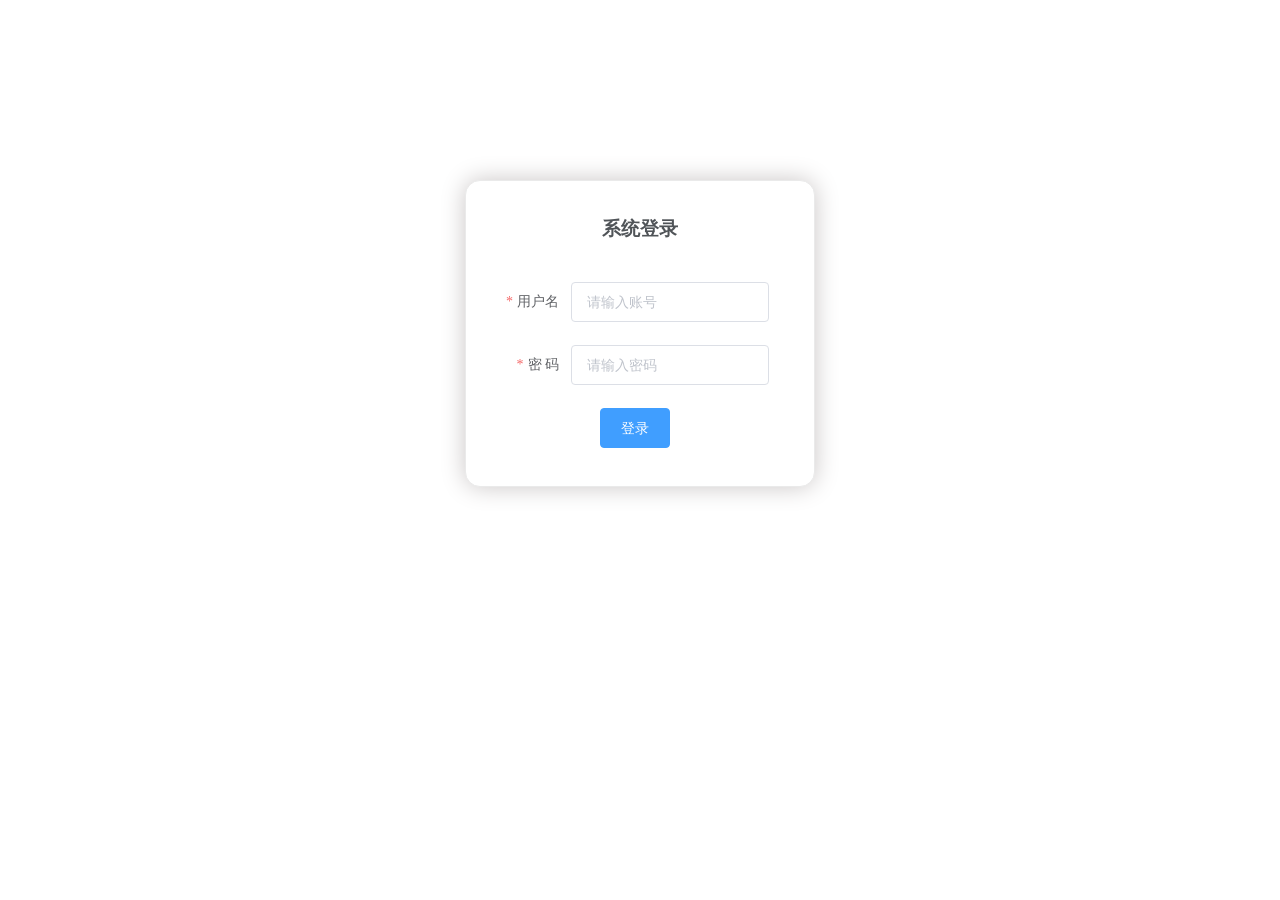
==== commit 7dcb9fc2: "2023.3.2" ====
--- a/index.html
+++ b/index.html
@@ -1,23 +1,21 @@
 <!DOCTYPE html>
 <html lang="en">
+  <head>
+    <meta charset="UTF-8" />
+    <link rel="icon" href="/favicon.ico" />
+    <meta name="viewport" content="width=device-width, initial-scale=1.0" />
+    <title>通用后台管理系统</title>
+    <script type="module" crossorigin src="/assets/index.f2f10e78.js"></script>
+    <link rel="stylesheet" href="/assets/index.152f01c2.css">
+    <script type="module">try{import.meta.url;import("_").catch(()=>1);}catch(e){}window.__vite_is_modern_browser=true;</script>
+    <script type="module">!function(){if(window.__vite_is_modern_browser)return;console.warn("vite: loading legacy build because dynamic import or import.meta.url is unsupported, syntax error above should be ignored");var e=document.getElementById("vite-legacy-polyfill"),n=document.createElement("script");n.src=e.src,n.onload=function(){System.import(document.getElementById('vite-legacy-entry').getAttribute('data-src'))},document.body.appendChild(n)}();</script>
+  </head>
+  <body>
+    <div id="app"></div>
+    
+    <script nomodule>!function(){var e=document,t=e.createElement("script");if(!("noModule"in t)&&"onbeforeload"in t){var n=!1;e.addEventListener("beforeload",(function(e){if(e.target===t)n=!0;else if(!e.target.hasAttribute("nomodule")||!n)return;e.preventDefault()}),!0),t.type="module",t.src=".",e.head.appendChild(t),t.remove()}}();</script>
+    <script nomodule crossorigin id="vite-legacy-polyfill" src="/assets/polyfills-legacy.93b01fee.js"></script>
+    <script nomodule crossorigin id="vite-legacy-entry" data-src="/assets/index-legacy.2f2999aa.js">System.import(document.getElementById('vite-legacy-entry').getAttribute('data-src'))</script>
+  </body>
+</html>
 
-<head>
-  <meta charset="UTF-8" />
-  <link rel="icon" href="/favicon.ico" />
-  <meta name="viewport" content="width=device-width, initial-scale=1.0" />
-  <title>Vite App</title>
-  <script type="module" crossorigin src="/assets/index.a9da28e2.js"></script>
-  <link rel="stylesheet" href="/assets/index.174f5f3e.css">
-  <script type="module">try{import.meta.url;import("_").catch(()=>1);}catch(e){}window.__vite_is_modern_browser=true;</script>
-  <script type="module">!function(){if(window.__vite_is_modern_browser)return;console.warn("vite: loading legacy build because dynamic import or import.meta.url is unsupported, syntax error above should be ignored");var e=document.getElementById("vite-legacy-polyfill"),n=document.createElement("script");n.src=e.src,n.onload=function(){System.import(document.getElementById('vite-legacy-entry').getAttribute('data-src'))},document.body.appendChild(n)}();</script>
-</head>
-
-<body>
-  <div id="app"></div>
-  
-  <script nomodule>!function(){var e=document,t=e.createElement("script");if(!("noModule"in t)&&"onbeforeload"in t){var n=!1;e.addEventListener("beforeload",(function(e){if(e.target===t)n=!0;else if(!e.target.hasAttribute("nomodule")||!n)return;e.preventDefault()}),!0),t.type="module",t.src=".",e.head.appendChild(t),t.remove()}}();</script>
-  <script nomodule crossorigin id="vite-legacy-polyfill" src="/assets/polyfills-legacy.195058c6.js"></script>
-  <script nomodule crossorigin id="vite-legacy-entry" data-src="/assets/index-legacy.4d29896d.js">System.import(document.getElementById('vite-legacy-entry').getAttribute('data-src'))</script>
-</body>
-
-</html>
--- a/assets/index.152f01c2.css
+++ b/assets/index.152f01c2.css
@@ -0,0 +1 @@
+@charset "UTF-8";*{margin:0;padding:0;list-style:none}.user[data-v-f9e5a2ad]{padding-bottom:20px;margin-bottom:20px;border-bottom:1px solid #ccc;display:flex;align-items:center}.user img[data-v-f9e5a2ad]{margin-right:40px;width:150px;height:150px;border-radius:50%}.user .userinfo .name[data-v-f9e5a2ad]{font-size:32px;margin-bottom:10px}.user .userinfo .access[data-v-f9e5a2ad]{color:#999}.login-info p[data-v-f9e5a2ad]{line-height:28px;font-size:14px;color:#999}.login-info p span[data-v-f9e5a2ad]{color:#666;margin-left:60px}.num[data-v-f9e5a2ad]{display:flex;flex-wrap:wrap;justify-content:space-between}.num .icon[data-v-f9e5a2ad]{width:80px;height:80px;font-size:30px;text-align:center;line-height:80px;color:#fff}.num .detail[data-v-f9e5a2ad]{margin-left:15px;display:flex;flex-direction:column;justify-content:center}.num .detail .price[data-v-f9e5a2ad]{font-size:30px;margin-bottom:10px;line-height:30px;height:30px}.num .detail .desc[data-v-f9e5a2ad]{color:#999;font-size:14px;text-align:center}.num .el-card[data-v-f9e5a2ad]{width:32%;margin-bottom:20px}.graph[data-v-f9e5a2ad]{margin-top:20px;display:flex;justify-content:space-between}.graph .el-card[data-v-f9e5a2ad]{width:48%;height:260px}.manage[data-v-f7f3e3fb]{height:90%}.manage .manage-header[data-v-f7f3e3fb]{display:flex;justify-content:space-between;align-items:center}.manage .common-table[data-v-f7f3e3fb]{position:relative;height:calc(100% - 62px)}.manage .common-table .pager[data-v-f7f3e3fb]{position:absolute;bottom:0px;right:20px}.el-menu-vertical-demo[data-v-36fb3f7e]:not(.el-menu--collapse){width:200px;min-height:400px}.el-menu[data-v-36fb3f7e]{height:100vh;border-right:none}.el-menu h3[data-v-36fb3f7e]{color:#fff;text-align:center;line-height:48px;font-size:16px;font-weight:400}.header-container[data-v-47af4231]{padding:0 20px;height:60px;background-color:#333;display:flex;justify-content:space-between;align-items:center}.header-container .text[data-v-47af4231]{color:#fff;font-size:14px;margin-left:10px}.header-container .r-content .userImage[data-v-47af4231]{width:40px;height:40px;border-radius:50%}.header-container .l-content[data-v-47af4231]{display:flex;align-items:center}.header-container .l-content[data-v-47af4231] .el-breadcrumb__item .el-breadcrumb__inner{font-weight:400}.header-container .l-content[data-v-47af4231] .el-breadcrumb__item .el-breadcrumb__inner.is-link{color:#666}.header-container .l-content[data-v-47af4231] .el-breadcrumb__item:last-child .el-breadcrumb__inner{color:#fff}.tags[data-v-0222ed20]{padding:20px}.tags .el-tag[data-v-0222ed20]{margin-right:15px;cursor:pointer}.el-header[data-v-b5143665]{padding:0}.login-container[data-v-d58e8d0b]{width:350px;border:1px solid #eaeaea;margin:180px auto;padding:35px 35px 15px;background-color:#fff;border-radius:15px;box-shadow:0 0 25px #cac6c6;box-sizing:border-box}.login-container .login-title[data-v-d58e8d0b]{text-align:center;margin-bottom:40px;color:#505458}.login-container .el-input[data-v-d58e8d0b]{width:198px}.login-container .login-button[data-v-d58e8d0b]{display:flex;justify-content:center}@font-face{font-family:element-icons;src:url(/assets/element-icons.ab40a589.woff) format("woff"),url(/assets/element-icons.a30f5b3b.ttf) format("truetype");font-weight:400;font-display:"auto";font-style:normal}[class*=" el-icon-"],[class^=el-icon-]{font-family:element-icons!important;speak:none;font-style:normal;font-weight:400;font-variant:normal;text-transform:none;line-height:1;vertical-align:baseline;display:inline-block;-webkit-font-smoothing:antialiased;-moz-osx-font-smoothing:grayscale}.el-icon-ice-cream-round:before{content:"\e6a0"}.el-icon-ice-cream-square:before{content:"\e6a3"}.el-icon-lollipop:before{content:"\e6a4"}.el-icon-potato-strips:before{content:"\e6a5"}.el-icon-milk-tea:before{content:"\e6a6"}.el-icon-ice-drink:before{content:"\e6a7"}.el-icon-ice-tea:before{content:"\e6a9"}.el-icon-coffee:before{content:"\e6aa"}.el-icon-orange:before{content:"\e6ab"}.el-icon-pear:before{content:"\e6ac"}.el-icon-apple:before{content:"\e6ad"}.el-icon-cherry:before{content:"\e6ae"}.el-icon-watermelon:before{content:"\e6af"}.el-icon-grape:before{content:"\e6b0"}.el-icon-refrigerator:before{content:"\e6b1"}.el-icon-goblet-square-full:before{content:"\e6b2"}.el-icon-goblet-square:before{content:"\e6b3"}.el-icon-goblet-full:before{content:"\e6b4"}.el-icon-goblet:before{content:"\e6b5"}.el-icon-cold-drink:before{content:"\e6b6"}.el-icon-coffee-cup:before{content:"\e6b8"}.el-icon-water-cup:before{content:"\e6b9"}.el-icon-hot-water:before{content:"\e6ba"}.el-icon-ice-cream:before{content:"\e6bb"}.el-icon-dessert:before{content:"\e6bc"}.el-icon-sugar:before{content:"\e6bd"}.el-icon-tableware:before{content:"\e6be"}.el-icon-burger:before{content:"\e6bf"}.el-icon-knife-fork:before{content:"\e6c1"}.el-icon-fork-spoon:before{content:"\e6c2"}.el-icon-chicken:before{content:"\e6c3"}.el-icon-food:before{content:"\e6c4"}.el-icon-dish-1:before{content:"\e6c5"}.el-icon-dish:before{content:"\e6c6"}.el-icon-moon-night:before{content:"\e6ee"}.el-icon-moon:before{content:"\e6f0"}.el-icon-cloudy-and-sunny:before{content:"\e6f1"}.el-icon-partly-cloudy:before{content:"\e6f2"}.el-icon-cloudy:before{content:"\e6f3"}.el-icon-sunny:before{content:"\e6f6"}.el-icon-sunset:before{content:"\e6f7"}.el-icon-sunrise-1:before{content:"\e6f8"}.el-icon-sunrise:before{content:"\e6f9"}.el-icon-heavy-rain:before{content:"\e6fa"}.el-icon-lightning:before{content:"\e6fb"}.el-icon-light-rain:before{content:"\e6fc"}.el-icon-wind-power:before{content:"\e6fd"}.el-icon-baseball:before{content:"\e712"}.el-icon-soccer:before{content:"\e713"}.el-icon-football:before{content:"\e715"}.el-icon-basketball:before{content:"\e716"}.el-icon-ship:before{content:"\e73f"}.el-icon-truck:before{content:"\e740"}.el-icon-bicycle:before{content:"\e741"}.el-icon-mobile-phone:before{content:"\e6d3"}.el-icon-service:before{content:"\e6d4"}.el-icon-key:before{content:"\e6e2"}.el-icon-unlock:before{content:"\e6e4"}.el-icon-lock:before{content:"\e6e5"}.el-icon-watch:before{content:"\e6fe"}.el-icon-watch-1:before{content:"\e6ff"}.el-icon-timer:before{content:"\e702"}.el-icon-alarm-clock:before{content:"\e703"}.el-icon-map-location:before{content:"\e704"}.el-icon-delete-location:before{content:"\e705"}.el-icon-add-location:before{content:"\e706"}.el-icon-location-information:before{content:"\e707"}.el-icon-location-outline:before{content:"\e708"}.el-icon-location:before{content:"\e79e"}.el-icon-place:before{content:"\e709"}.el-icon-discover:before{content:"\e70a"}.el-icon-first-aid-kit:before{content:"\e70b"}.el-icon-trophy-1:before{content:"\e70c"}.el-icon-trophy:before{content:"\e70d"}.el-icon-medal:before{content:"\e70e"}.el-icon-medal-1:before{content:"\e70f"}.el-icon-stopwatch:before{content:"\e710"}.el-icon-mic:before{content:"\e711"}.el-icon-copy-document:before{content:"\e718"}.el-icon-full-screen:before{content:"\e719"}.el-icon-switch-button:before{content:"\e71b"}.el-icon-aim:before{content:"\e71c"}.el-icon-crop:before{content:"\e71d"}.el-icon-odometer:before{content:"\e71e"}.el-icon-time:before{content:"\e71f"}.el-icon-bangzhu:before{content:"\e724"}.el-icon-close-notification:before{content:"\e726"}.el-icon-microphone:before{content:"\e727"}.el-icon-turn-off-microphone:before{content:"\e728"}.el-icon-position:before{content:"\e729"}.el-icon-postcard:before{content:"\e72a"}.el-icon-message:before{content:"\e72b"}.el-icon-chat-line-square:before{content:"\e72d"}.el-icon-chat-dot-square:before{content:"\e72e"}.el-icon-chat-dot-round:before{content:"\e72f"}.el-icon-chat-square:before{content:"\e730"}.el-icon-chat-line-round:before{content:"\e731"}.el-icon-chat-round:before{content:"\e732"}.el-icon-set-up:before{content:"\e733"}.el-icon-turn-off:before{content:"\e734"}.el-icon-open:before{content:"\e735"}.el-icon-connection:before{content:"\e736"}.el-icon-link:before{content:"\e737"}.el-icon-cpu:before{content:"\e738"}.el-icon-thumb:before{content:"\e739"}.el-icon-female:before{content:"\e73a"}.el-icon-male:before{content:"\e73b"}.el-icon-guide:before{content:"\e73c"}.el-icon-news:before{content:"\e73e"}.el-icon-price-tag:before{content:"\e744"}.el-icon-discount:before{content:"\e745"}.el-icon-wallet:before{content:"\e747"}.el-icon-coin:before{content:"\e748"}.el-icon-money:before{content:"\e749"}.el-icon-bank-card:before{content:"\e74a"}.el-icon-box:before{content:"\e74b"}.el-icon-present:before{content:"\e74c"}.el-icon-sell:before{content:"\e6d5"}.el-icon-sold-out:before{content:"\e6d6"}.el-icon-shopping-bag-2:before{content:"\e74d"}.el-icon-shopping-bag-1:before{content:"\e74e"}.el-icon-shopping-cart-2:before{content:"\e74f"}.el-icon-shopping-cart-1:before{content:"\e750"}.el-icon-shopping-cart-full:before{content:"\e751"}.el-icon-smoking:before{content:"\e752"}.el-icon-no-smoking:before{content:"\e753"}.el-icon-house:before{content:"\e754"}.el-icon-table-lamp:before{content:"\e755"}.el-icon-school:before{content:"\e756"}.el-icon-office-building:before{content:"\e757"}.el-icon-toilet-paper:before{content:"\e758"}.el-icon-notebook-2:before{content:"\e759"}.el-icon-notebook-1:before{content:"\e75a"}.el-icon-files:before{content:"\e75b"}.el-icon-collection:before{content:"\e75c"}.el-icon-receiving:before{content:"\e75d"}.el-icon-suitcase-1:before{content:"\e760"}.el-icon-suitcase:before{content:"\e761"}.el-icon-film:before{content:"\e763"}.el-icon-collection-tag:before{content:"\e765"}.el-icon-data-analysis:before{content:"\e766"}.el-icon-pie-chart:before{content:"\e767"}.el-icon-data-board:before{content:"\e768"}.el-icon-data-line:before{content:"\e76d"}.el-icon-reading:before{content:"\e769"}.el-icon-magic-stick:before{content:"\e76a"}.el-icon-coordinate:before{content:"\e76b"}.el-icon-mouse:before{content:"\e76c"}.el-icon-brush:before{content:"\e76e"}.el-icon-headset:before{content:"\e76f"}.el-icon-umbrella:before{content:"\e770"}.el-icon-scissors:before{content:"\e771"}.el-icon-mobile:before{content:"\e773"}.el-icon-attract:before{content:"\e774"}.el-icon-monitor:before{content:"\e775"}.el-icon-search:before{content:"\e778"}.el-icon-takeaway-box:before{content:"\e77a"}.el-icon-paperclip:before{content:"\e77d"}.el-icon-printer:before{content:"\e77e"}.el-icon-document-add:before{content:"\e782"}.el-icon-document:before{content:"\e785"}.el-icon-document-checked:before{content:"\e786"}.el-icon-document-copy:before{content:"\e787"}.el-icon-document-delete:before{content:"\e788"}.el-icon-document-remove:before{content:"\e789"}.el-icon-tickets:before{content:"\e78b"}.el-icon-folder-checked:before{content:"\e77f"}.el-icon-folder-delete:before{content:"\e780"}.el-icon-folder-remove:before{content:"\e781"}.el-icon-folder-add:before{content:"\e783"}.el-icon-folder-opened:before{content:"\e784"}.el-icon-folder:before{content:"\e78a"}.el-icon-edit-outline:before{content:"\e764"}.el-icon-edit:before{content:"\e78c"}.el-icon-date:before{content:"\e78e"}.el-icon-c-scale-to-original:before{content:"\e7c6"}.el-icon-view:before{content:"\e6ce"}.el-icon-loading:before{content:"\e6cf"}.el-icon-rank:before{content:"\e6d1"}.el-icon-sort-down:before{content:"\e7c4"}.el-icon-sort-up:before{content:"\e7c5"}.el-icon-sort:before{content:"\e6d2"}.el-icon-finished:before{content:"\e6cd"}.el-icon-refresh-left:before{content:"\e6c7"}.el-icon-refresh-right:before{content:"\e6c8"}.el-icon-refresh:before{content:"\e6d0"}.el-icon-video-play:before{content:"\e7c0"}.el-icon-video-pause:before{content:"\e7c1"}.el-icon-d-arrow-right:before{content:"\e6dc"}.el-icon-d-arrow-left:before{content:"\e6dd"}.el-icon-arrow-up:before{content:"\e6e1"}.el-icon-arrow-down:before{content:"\e6df"}.el-icon-arrow-right:before{content:"\e6e0"}.el-icon-arrow-left:before{content:"\e6de"}.el-icon-top-right:before{content:"\e6e7"}.el-icon-top-left:before{content:"\e6e8"}.el-icon-top:before{content:"\e6e6"}.el-icon-bottom:before{content:"\e6eb"}.el-icon-right:before{content:"\e6e9"}.el-icon-back:before{content:"\e6ea"}.el-icon-bottom-right:before{content:"\e6ec"}.el-icon-bottom-left:before{content:"\e6ed"}.el-icon-caret-top:before{content:"\e78f"}.el-icon-caret-bottom:before{content:"\e790"}.el-icon-caret-right:before{content:"\e791"}.el-icon-caret-left:before{content:"\e792"}.el-icon-d-caret:before{content:"\e79a"}.el-icon-share:before{content:"\e793"}.el-icon-menu:before{content:"\e798"}.el-icon-s-grid:before{content:"\e7a6"}.el-icon-s-check:before{content:"\e7a7"}.el-icon-s-data:before{content:"\e7a8"}.el-icon-s-opportunity:before{content:"\e7aa"}.el-icon-s-custom:before{content:"\e7ab"}.el-icon-s-claim:before{content:"\e7ad"}.el-icon-s-finance:before{content:"\e7ae"}.el-icon-s-comment:before{content:"\e7af"}.el-icon-s-flag:before{content:"\e7b0"}.el-icon-s-marketing:before{content:"\e7b1"}.el-icon-s-shop:before{content:"\e7b4"}.el-icon-s-open:before{content:"\e7b5"}.el-icon-s-management:before{content:"\e7b6"}.el-icon-s-ticket:before{content:"\e7b7"}.el-icon-s-release:before{content:"\e7b8"}.el-icon-s-home:before{content:"\e7b9"}.el-icon-s-promotion:before{content:"\e7ba"}.el-icon-s-operation:before{content:"\e7bb"}.el-icon-s-unfold:before{content:"\e7bc"}.el-icon-s-fold:before{content:"\e7a9"}.el-icon-s-platform:before{content:"\e7bd"}.el-icon-s-order:before{content:"\e7be"}.el-icon-s-cooperation:before{content:"\e7bf"}.el-icon-bell:before{content:"\e725"}.el-icon-message-solid:before{content:"\e799"}.el-icon-video-camera:before{content:"\e772"}.el-icon-video-camera-solid:before{content:"\e796"}.el-icon-camera:before{content:"\e779"}.el-icon-camera-solid:before{content:"\e79b"}.el-icon-download:before{content:"\e77c"}.el-icon-upload2:before{content:"\e77b"}.el-icon-upload:before{content:"\e7c3"}.el-icon-picture-outline-round:before{content:"\e75f"}.el-icon-picture-outline:before{content:"\e75e"}.el-icon-picture:before{content:"\e79f"}.el-icon-close:before{content:"\e6db"}.el-icon-check:before{content:"\e6da"}.el-icon-plus:before{content:"\e6d9"}.el-icon-minus:before{content:"\e6d8"}.el-icon-help:before{content:"\e73d"}.el-icon-s-help:before{content:"\e7b3"}.el-icon-circle-close:before{content:"\e78d"}.el-icon-circle-check:before{content:"\e720"}.el-icon-circle-plus-outline:before{content:"\e723"}.el-icon-remove-outline:before{content:"\e722"}.el-icon-zoom-out:before{content:"\e776"}.el-icon-zoom-in:before{content:"\e777"}.el-icon-error:before{content:"\e79d"}.el-icon-success:before{content:"\e79c"}.el-icon-circle-plus:before{content:"\e7a0"}.el-icon-remove:before{content:"\e7a2"}.el-icon-info:before{content:"\e7a1"}.el-icon-question:before{content:"\e7a4"}.el-icon-warning-outline:before{content:"\e6c9"}.el-icon-warning:before{content:"\e7a3"}.el-icon-goods:before{content:"\e7c2"}.el-icon-s-goods:before{content:"\e7b2"}.el-icon-star-off:before{content:"\e717"}.el-icon-star-on:before{content:"\e797"}.el-icon-more-outline:before{content:"\e6cc"}.el-icon-more:before{content:"\e794"}.el-icon-phone-outline:before{content:"\e6cb"}.el-icon-phone:before{content:"\e795"}.el-icon-user:before{content:"\e6e3"}.el-icon-user-solid:before{content:"\e7a5"}.el-icon-setting:before{content:"\e6ca"}.el-icon-s-tools:before{content:"\e7ac"}.el-icon-delete:before{content:"\e6d7"}.el-icon-delete-solid:before{content:"\e7c9"}.el-icon-eleme:before{content:"\e7c7"}.el-icon-platform-eleme:before{content:"\e7ca"}.el-icon-loading{-webkit-animation:rotating 2s linear infinite;animation:rotating 2s linear infinite}.el-icon--right{margin-left:5px}.el-icon--left{margin-right:5px}@-webkit-keyframes rotating{0%{-webkit-transform:rotateZ(0);transform:rotate(0)}to{-webkit-transform:rotateZ(360deg);transform:rotate(360deg)}}@keyframes rotating{0%{-webkit-transform:rotateZ(0);transform:rotate(0)}to{-webkit-transform:rotateZ(360deg);transform:rotate(360deg)}}.el-pagination{white-space:nowrap;padding:2px 5px;color:#303133;font-weight:700}.el-pagination:after,.el-pagination:before{display:table;content:""}.el-pagination:after{clear:both}.el-pagination button,.el-pagination span:not([class*=suffix]){display:inline-block;font-size:13px;min-width:35.5px;height:28px;line-height:28px;vertical-align:top;-webkit-box-sizing:border-box;box-sizing:border-box}.el-pager li,.el-pagination__editor{-webkit-box-sizing:border-box;text-align:center}.el-pagination .el-input__inner{text-align:center;-moz-appearance:textfield;line-height:normal}.el-pagination .el-input__suffix{right:0;-webkit-transform:scale(.8);transform:scale(.8)}.el-pagination .el-select .el-input{width:100px;margin:0 5px}.el-pagination .el-select .el-input .el-input__inner{padding-right:25px;border-radius:3px}.el-pagination button{border:none;padding:0 6px;background:0 0}.el-pagination button:focus{outline:0}.el-pagination button:hover{color:#409eff}.el-pagination button:disabled{color:#c0c4cc;background-color:#fff;cursor:not-allowed}.el-pagination .btn-next,.el-pagination .btn-prev{background:center center no-repeat #FFF;background-size:16px;cursor:pointer;margin:0;color:#303133}.el-pagination .btn-next .el-icon,.el-pagination .btn-prev .el-icon{display:block;font-size:12px;font-weight:700}.el-pagination .btn-prev{padding-right:12px}.el-pagination .btn-next{padding-left:12px}.el-pagination .el-pager li.disabled{color:#c0c4cc;cursor:not-allowed}.el-pager li,.el-pager li.btn-quicknext:hover,.el-pager li.btn-quickprev:hover{cursor:pointer}.el-pagination--small .btn-next,.el-pagination--small .btn-prev,.el-pagination--small .el-pager li,.el-pagination--small .el-pager li.btn-quicknext,.el-pagination--small .el-pager li.btn-quickprev,.el-pagination--small .el-pager li:last-child{border-color:transparent;font-size:12px;line-height:22px;height:22px;min-width:22px}.el-pagination--small .arrow.disabled{visibility:hidden}.el-pagination--small .more:before,.el-pagination--small li.more:before{line-height:24px}.el-pagination--small button,.el-pagination--small span:not([class*=suffix]){height:22px;line-height:22px}.el-pagination--small .el-pagination__editor,.el-pagination--small .el-pagination__editor.el-input .el-input__inner{height:22px}.el-pagination__sizes{margin:0 10px 0 0;font-weight:400;color:#606266}.el-pagination__sizes .el-input .el-input__inner{font-size:13px;padding-left:8px}.el-pagination__sizes .el-input .el-input__inner:hover{border-color:#409eff}.el-pagination__total{margin-right:10px;font-weight:400;color:#606266}.el-pagination__jump{margin-left:24px;font-weight:400;color:#606266}.el-pagination__jump .el-input__inner{padding:0 3px}.el-pagination__rightwrapper{float:right}.el-pagination__editor{line-height:18px;padding:0 2px;height:28px;margin:0 2px;box-sizing:border-box;border-radius:3px}.el-pager,.el-pagination.is-background .btn-next,.el-pagination.is-background .btn-prev{padding:0}.el-pagination__editor.el-input{width:50px}.el-pagination__editor.el-input .el-input__inner{height:28px}.el-pagination__editor .el-input__inner::-webkit-inner-spin-button,.el-pagination__editor .el-input__inner::-webkit-outer-spin-button{-webkit-appearance:none;margin:0}.el-pagination.is-background .btn-next,.el-pagination.is-background .btn-prev,.el-pagination.is-background .el-pager li{margin:0 5px;background-color:#f4f4f5;color:#606266;min-width:30px;border-radius:2px}.el-pagination.is-background .btn-next.disabled,.el-pagination.is-background .btn-next:disabled,.el-pagination.is-background .btn-prev.disabled,.el-pagination.is-background .btn-prev:disabled,.el-pagination.is-background .el-pager li.disabled{color:#c0c4cc}.el-pagination.is-background .el-pager li:not(.disabled):hover{color:#409eff}.el-pagination.is-background .el-pager li:not(.disabled).active{background-color:#409eff;color:#fff}.el-pagination.is-background.el-pagination--small .btn-next,.el-pagination.is-background.el-pagination--small .btn-prev,.el-pagination.is-background.el-pagination--small .el-pager li{margin:0 3px;min-width:22px}.el-pager,.el-pager li{vertical-align:top;margin:0;display:inline-block}.el-pager{-webkit-user-select:none;-moz-user-select:none;-ms-user-select:none;user-select:none;list-style:none;font-size:0}.el-pager .more:before{line-height:30px}.el-pager li{padding:0 4px;background:#FFF;font-size:13px;min-width:35.5px;height:28px;line-height:28px;box-sizing:border-box}.el-pager li.btn-quicknext,.el-pager li.btn-quickprev{line-height:28px;color:#303133}.el-pager li.btn-quicknext.disabled,.el-pager li.btn-quickprev.disabled{color:#c0c4cc}.el-pager li.active+li{border-left:0}.el-pager li:hover{color:#409eff}.el-pager li.active{color:#409eff;cursor:default}@-webkit-keyframes v-modal-in{0%{opacity:0}}@-webkit-keyframes v-modal-out{to{opacity:0}}.el-dialog{position:relative;margin:0 auto 50px;background:#FFF;border-radius:2px;-webkit-box-shadow:0 1px 3px rgba(0,0,0,.3);box-shadow:0 1px 3px rgba(0,0,0,.3);-webkit-box-sizing:border-box;box-sizing:border-box;width:50%}.el-autocomplete-suggestion,.el-dropdown-menu,.el-menu--collapse .el-submenu .el-menu{-webkit-box-shadow:0 2px 12px 0 rgba(0,0,0,.1)}.el-dialog.is-fullscreen{width:100%;margin-top:0;margin-bottom:0;height:100%;overflow:auto}.el-dialog__wrapper{position:fixed;top:0;right:0;bottom:0;left:0;overflow:auto;margin:0}.el-dialog__header{padding:20px 20px 10px}.el-dialog__headerbtn{position:absolute;top:20px;right:20px;padding:0;background:0 0;border:none;outline:0;cursor:pointer;font-size:16px}.el-dialog__headerbtn .el-dialog__close{color:#909399}.el-dialog__headerbtn:focus .el-dialog__close,.el-dialog__headerbtn:hover .el-dialog__close{color:#409eff}.el-dialog__title{line-height:24px;font-size:18px;color:#303133}.el-dialog__body{padding:30px 20px;color:#606266;font-size:14px;word-break:break-all}.el-dialog__footer{padding:10px 20px 20px;text-align:right;-webkit-box-sizing:border-box;box-sizing:border-box}.el-dialog--center{text-align:center}.el-dialog--center .el-dialog__body{text-align:initial;padding:25px 25px 30px}.el-dialog--center .el-dialog__footer{text-align:inherit}.dialog-fade-enter-active{-webkit-animation:dialog-fade-in .3s;animation:dialog-fade-in .3s}.dialog-fade-leave-active{-webkit-animation:dialog-fade-out .3s;animation:dialog-fade-out .3s}@-webkit-keyframes dialog-fade-in{0%{-webkit-transform:translate3d(0,-20px,0);transform:translate3d(0,-20px,0);opacity:0}to{-webkit-transform:translate3d(0,0,0);transform:translateZ(0);opacity:1}}@keyframes dialog-fade-in{0%{-webkit-transform:translate3d(0,-20px,0);transform:translate3d(0,-20px,0);opacity:0}to{-webkit-transform:translate3d(0,0,0);transform:translateZ(0);opacity:1}}@-webkit-keyframes dialog-fade-out{0%{-webkit-transform:translate3d(0,0,0);transform:translateZ(0);opacity:1}to{-webkit-transform:translate3d(0,-20px,0);transform:translate3d(0,-20px,0);opacity:0}}@keyframes dialog-fade-out{0%{-webkit-transform:translate3d(0,0,0);transform:translateZ(0);opacity:1}to{-webkit-transform:translate3d(0,-20px,0);transform:translate3d(0,-20px,0);opacity:0}}.el-autocomplete{position:relative;display:inline-block}.el-autocomplete-suggestion{margin:5px 0;box-shadow:0 2px 12px rgba(0,0,0,.1);border-radius:4px;border:1px solid #E4E7ED;-webkit-box-sizing:border-box;box-sizing:border-box;background-color:#fff}.el-autocomplete-suggestion__wrap{max-height:280px;padding:10px 0;-webkit-box-sizing:border-box;box-sizing:border-box}.el-autocomplete-suggestion__list{margin:0;padding:0}.el-autocomplete-suggestion li{padding:0 20px;margin:0;line-height:34px;cursor:pointer;color:#606266;font-size:14px;list-style:none;white-space:nowrap;overflow:hidden;text-overflow:ellipsis}.el-autocomplete-suggestion li.highlighted,.el-autocomplete-suggestion li:hover{background-color:#f5f7fa}.el-autocomplete-suggestion li.divider{margin-top:6px;border-top:1px solid #000}.el-autocomplete-suggestion li.divider:last-child{margin-bottom:-6px}.el-autocomplete-suggestion.is-loading li{text-align:center;height:100px;line-height:100px;font-size:20px;color:#999}.el-autocomplete-suggestion.is-loading li:after{display:inline-block;content:"";height:100%;vertical-align:middle}.el-autocomplete-suggestion.is-loading li:hover{background-color:#fff}.el-autocomplete-suggestion.is-loading .el-icon-loading{vertical-align:middle}.el-dropdown{display:inline-block;position:relative;color:#606266;font-size:14px}.el-dropdown .el-button-group{display:block}.el-dropdown .el-button-group .el-button{float:none}.el-dropdown .el-dropdown__caret-button{padding-left:5px;padding-right:5px;position:relative;border-left:none}.el-dropdown .el-dropdown__caret-button:before{content:"";position:absolute;display:block;width:1px;top:5px;bottom:5px;left:0;background:rgba(255,255,255,.5)}.el-dropdown .el-dropdown__caret-button.el-button--default:before{background:rgba(220,223,230,.5)}.el-dropdown .el-dropdown__caret-button:hover:not(.is-disabled):before{top:0;bottom:0}.el-dropdown .el-dropdown__caret-button .el-dropdown__icon{padding-left:0}.el-dropdown__icon{font-size:12px;margin:0 3px}.el-dropdown .el-dropdown-selfdefine:focus:active,.el-dropdown .el-dropdown-selfdefine:focus:not(.focusing){outline-width:0}.el-dropdown [disabled]{cursor:not-allowed;color:#bbb}.el-dropdown-menu{position:absolute;top:0;left:0;z-index:10;padding:10px 0;margin:5px 0;background-color:#fff;border:1px solid #EBEEF5;border-radius:4px;box-shadow:0 2px 12px rgba(0,0,0,.1)}.el-dropdown-menu__item{list-style:none;line-height:36px;padding:0 20px;margin:0;font-size:14px;color:#606266;cursor:pointer;outline:0}.el-dropdown-menu__item:focus,.el-dropdown-menu__item:not(.is-disabled):hover{background-color:#ecf5ff;color:#66b1ff}.el-dropdown-menu__item i{margin-right:5px}.el-dropdown-menu__item--divided{position:relative;margin-top:6px;border-top:1px solid #EBEEF5}.el-dropdown-menu__item--divided:before{content:"";height:6px;display:block;margin:0 -20px;background-color:#fff}.el-dropdown-menu__item.is-disabled{cursor:default;color:#bbb;pointer-events:none}.el-dropdown-menu--medium{padding:6px 0}.el-dropdown-menu--medium .el-dropdown-menu__item{line-height:30px;padding:0 17px;font-size:14px}.el-dropdown-menu--medium .el-dropdown-menu__item.el-dropdown-menu__item--divided{margin-top:6px}.el-dropdown-menu--medium .el-dropdown-menu__item.el-dropdown-menu__item--divided:before{height:6px;margin:0 -17px}.el-dropdown-menu--small{padding:6px 0}.el-dropdown-menu--small .el-dropdown-menu__item{line-height:27px;padding:0 15px;font-size:13px}.el-dropdown-menu--small .el-dropdown-menu__item.el-dropdown-menu__item--divided{margin-top:4px}.el-dropdown-menu--small .el-dropdown-menu__item.el-dropdown-menu__item--divided:before{height:4px;margin:0 -15px}.el-dropdown-menu--mini{padding:3px 0}.el-dropdown-menu--mini .el-dropdown-menu__item{line-height:24px;padding:0 10px;font-size:12px}.el-dropdown-menu--mini .el-dropdown-menu__item.el-dropdown-menu__item--divided{margin-top:3px}.el-dropdown-menu--mini .el-dropdown-menu__item.el-dropdown-menu__item--divided:before{height:3px;margin:0 -10px}.el-menu{border-right:solid 1px #e6e6e6;list-style:none;position:relative;margin:0;padding-left:0;background-color:#fff}.el-menu--horizontal>.el-menu-item:not(.is-disabled):focus,.el-menu--horizontal>.el-menu-item:not(.is-disabled):hover,.el-menu--horizontal>.el-submenu .el-submenu__title:hover{background-color:#fff}.el-menu:after,.el-menu:before{display:table;content:""}.el-menu:after{clear:both}.el-menu.el-menu--horizontal{border-bottom:solid 1px #e6e6e6}.el-menu--horizontal{border-right:none}.el-menu--horizontal>.el-menu-item{float:left;height:60px;line-height:60px;margin:0;border-bottom:2px solid transparent;color:#909399}.el-menu--horizontal>.el-menu-item a,.el-menu--horizontal>.el-menu-item a:hover{color:inherit}.el-menu--horizontal>.el-submenu{float:left}.el-menu--horizontal>.el-submenu:focus,.el-menu--horizontal>.el-submenu:hover{outline:0}.el-menu--horizontal>.el-submenu:focus .el-submenu__title,.el-menu--horizontal>.el-submenu:hover .el-submenu__title{color:#303133}.el-menu--horizontal>.el-submenu.is-active .el-submenu__title{border-bottom:2px solid #409EFF;color:#303133}.el-menu--horizontal>.el-submenu .el-submenu__title{height:60px;line-height:60px;border-bottom:2px solid transparent;color:#909399}.el-menu--horizontal>.el-submenu .el-submenu__icon-arrow{position:static;vertical-align:middle;margin-left:8px;margin-top:-3px}.el-menu--horizontal .el-menu .el-menu-item,.el-menu--horizontal .el-menu .el-submenu__title{background-color:#fff;float:none;height:36px;line-height:36px;padding:0 10px;color:#909399}.el-menu--horizontal .el-menu .el-menu-item.is-active,.el-menu--horizontal .el-menu .el-submenu.is-active>.el-submenu__title{color:#303133}.el-menu--horizontal .el-menu-item:not(.is-disabled):focus,.el-menu--horizontal .el-menu-item:not(.is-disabled):hover{outline:0;color:#303133}.el-menu--horizontal>.el-menu-item.is-active{border-bottom:2px solid #409EFF;color:#303133}.el-menu--collapse{width:64px}.el-menu--collapse>.el-menu-item [class^=el-icon-],.el-menu--collapse>.el-submenu>.el-submenu__title [class^=el-icon-]{margin:0;vertical-align:middle;width:24px;text-align:center}.el-menu--collapse>.el-menu-item .el-submenu__icon-arrow,.el-menu--collapse>.el-submenu>.el-submenu__title .el-submenu__icon-arrow{display:none}.el-menu--collapse>.el-menu-item span,.el-menu--collapse>.el-submenu>.el-submenu__title span{height:0;width:0;overflow:hidden;visibility:hidden;display:inline-block}.el-menu--collapse>.el-menu-item.is-active i{color:inherit}.el-menu--collapse .el-menu .el-submenu{min-width:200px}.el-menu--collapse .el-submenu{position:relative}.el-menu--collapse .el-submenu .el-menu{position:absolute;margin-left:5px;top:0;left:100%;z-index:10;border:1px solid #E4E7ED;border-radius:2px;box-shadow:0 2px 12px rgba(0,0,0,.1)}.el-menu--collapse .el-submenu.is-opened>.el-submenu__title .el-submenu__icon-arrow{-webkit-transform:none;transform:none}.el-menu--popup{z-index:100;min-width:200px;border:none;padding:5px 0;border-radius:2px;-webkit-box-shadow:0 2px 12px 0 rgba(0,0,0,.1);box-shadow:0 2px 12px rgba(0,0,0,.1)}.el-menu--popup-bottom-start{margin-top:5px}.el-menu--popup-right-start{margin-left:5px;margin-right:5px}.el-menu-item{height:56px;line-height:56px;font-size:14px;color:#303133;padding:0 20px;list-style:none;cursor:pointer;position:relative;-webkit-transition:border-color .3s,background-color .3s,color .3s;transition:border-color .3s,background-color .3s,color .3s;-webkit-box-sizing:border-box;box-sizing:border-box;white-space:nowrap}.el-menu-item *{vertical-align:middle}.el-menu-item i{color:#909399}.el-menu-item:focus,.el-menu-item:hover{outline:0;background-color:#ecf5ff}.el-menu-item.is-disabled{opacity:.25;cursor:not-allowed;background:0 0!important}.el-menu-item [class^=el-icon-]{margin-right:5px;width:24px;text-align:center;font-size:18px;vertical-align:middle}.el-menu-item.is-active{color:#409eff}.el-menu-item.is-active i{color:inherit}.el-submenu{list-style:none;margin:0;padding-left:0}.el-submenu__title{height:56px;line-height:56px;font-size:14px;color:#303133;padding:0 20px;list-style:none;cursor:pointer;position:relative;-webkit-transition:border-color .3s,background-color .3s,color .3s;transition:border-color .3s,background-color .3s,color .3s;-webkit-box-sizing:border-box;box-sizing:border-box;white-space:nowrap}.el-submenu__title *{vertical-align:middle}.el-submenu__title i{color:#909399}.el-submenu__title:focus,.el-submenu__title:hover{outline:0;background-color:#ecf5ff}.el-submenu__title.is-disabled{opacity:.25;cursor:not-allowed;background:0 0!important}.el-submenu__title:hover{background-color:#ecf5ff}.el-submenu .el-menu{border:none}.el-submenu .el-menu-item{height:50px;line-height:50px;padding:0 45px;min-width:200px}.el-submenu__icon-arrow{position:absolute;top:50%;right:20px;margin-top:-7px;-webkit-transition:-webkit-transform .3s;transition:-webkit-transform .3s;transition:transform .3s;transition:transform .3s,-webkit-transform .3s;font-size:12px}.el-submenu.is-active .el-submenu__title{border-bottom-color:#409eff}.el-submenu.is-opened>.el-submenu__title .el-submenu__icon-arrow{-webkit-transform:rotateZ(180deg);transform:rotate(180deg)}.el-submenu.is-disabled .el-menu-item,.el-submenu.is-disabled .el-submenu__title{opacity:.25;cursor:not-allowed;background:0 0!important}.el-submenu [class^=el-icon-]{vertical-align:middle;margin-right:5px;width:24px;text-align:center;font-size:18px}.el-menu-item-group>ul{padding:0}.el-menu-item-group__title{padding:7px 0 7px 20px;line-height:normal;font-size:12px;color:#909399}.el-radio-button__inner,.el-radio-group{line-height:1;vertical-align:middle;display:inline-block}.horizontal-collapse-transition .el-submenu__title .el-submenu__icon-arrow{-webkit-transition:.2s;transition:.2s;opacity:0}.el-radio-group{font-size:0}.el-radio-button{position:relative;display:inline-block;outline:0}.el-radio-button__inner{white-space:nowrap;background:#FFF;border:1px solid #DCDFE6;font-weight:500;border-left:0;color:#606266;-webkit-appearance:none;text-align:center;-webkit-box-sizing:border-box;box-sizing:border-box;outline:0;margin:0;position:relative;cursor:pointer;-webkit-transition:all .3s cubic-bezier(.645,.045,.355,1);transition:all .3s cubic-bezier(.645,.045,.355,1);padding:12px 20px;font-size:14px;border-radius:0}.el-radio-button__inner.is-round{padding:12px 20px}.el-radio-button__inner:hover{color:#409eff}.el-radio-button__inner [class*=el-icon-]{line-height:.9}.el-radio-button__inner [class*=el-icon-]+span{margin-left:5px}.el-radio-button:first-child .el-radio-button__inner{border-left:1px solid #DCDFE6;border-radius:4px 0 0 4px;-webkit-box-shadow:none!important;box-shadow:none!important}.el-radio-button__orig-radio{opacity:0;outline:0;position:absolute;z-index:-1}.el-switch,.el-switch__core{position:relative;vertical-align:middle}.el-radio-button__orig-radio:checked+.el-radio-button__inner{color:#fff;background-color:#409eff;border-color:#409eff;-webkit-box-shadow:-1px 0 0 0 #409EFF;box-shadow:-1px 0 #409eff}.el-radio-button__orig-radio:disabled+.el-radio-button__inner{color:#c0c4cc;cursor:not-allowed;background-image:none;background-color:#fff;border-color:#ebeef5;-webkit-box-shadow:none;box-shadow:none}.el-radio-button__orig-radio:disabled:checked+.el-radio-button__inner{background-color:#f2f6fc}.el-radio-button:last-child .el-radio-button__inner{border-radius:0 4px 4px 0}.el-radio-button:first-child:last-child .el-radio-button__inner{border-radius:4px}.el-radio-button--medium .el-radio-button__inner{padding:10px 20px;font-size:14px;border-radius:0}.el-radio-button--medium .el-radio-button__inner.is-round{padding:10px 20px}.el-radio-button--small .el-radio-button__inner{padding:9px 15px;font-size:12px;border-radius:0}.el-radio-button--small .el-radio-button__inner.is-round{padding:9px 15px}.el-radio-button--mini .el-radio-button__inner{padding:7px 15px;font-size:12px;border-radius:0}.el-radio-button--mini .el-radio-button__inner.is-round{padding:7px 15px}.el-radio-button:focus:not(.is-focus):not(:active):not(.is-disabled){-webkit-box-shadow:0 0 2px 2px #409EFF;box-shadow:0 0 2px 2px #409eff}.el-picker-panel,.el-popover,.el-select-dropdown,.el-table-filter,.el-time-panel{-webkit-box-shadow:0 2px 12px 0 rgba(0,0,0,.1)}.el-switch{display:-webkit-inline-box;display:-ms-inline-flexbox;display:inline-flex;-webkit-box-align:center;-ms-flex-align:center;align-items:center;font-size:14px;line-height:20px;height:20px}.el-switch.is-disabled .el-switch__core,.el-switch.is-disabled .el-switch__label{cursor:not-allowed}.el-switch__label{-webkit-transition:.2s;transition:.2s;height:20px;display:inline-block;font-size:14px;font-weight:500;cursor:pointer;vertical-align:middle;color:#303133}.el-switch__label.is-active{color:#409eff}.el-switch__label--left{margin-right:10px}.el-switch__label--right{margin-left:10px}.el-switch__label *{line-height:1;font-size:14px;display:inline-block}.el-switch__input{position:absolute;width:0;height:0;opacity:0;margin:0}.el-switch__core{margin:0;display:inline-block;width:40px;height:20px;border:1px solid #DCDFE6;outline:0;border-radius:10px;-webkit-box-sizing:border-box;box-sizing:border-box;background:#DCDFE6;cursor:pointer;-webkit-transition:border-color .3s,background-color .3s;transition:border-color .3s,background-color .3s}.el-switch__core:after{content:"";position:absolute;top:1px;left:1px;border-radius:100%;-webkit-transition:all .3s;transition:all .3s;width:16px;height:16px;background-color:#fff}.el-switch.is-checked .el-switch__core{border-color:#409eff;background-color:#409eff}.el-switch.is-checked .el-switch__core:after{left:100%;margin-left:-17px}.el-switch.is-disabled{opacity:.6}.el-switch--wide .el-switch__label.el-switch__label--left span{left:10px}.el-switch--wide .el-switch__label.el-switch__label--right span{right:10px}.el-switch .label-fade-enter,.el-switch .label-fade-leave-active{opacity:0}.el-select-dropdown{position:absolute;z-index:1001;border:1px solid #E4E7ED;border-radius:4px;background-color:#fff;box-shadow:0 2px 12px rgba(0,0,0,.1);-webkit-box-sizing:border-box;box-sizing:border-box;margin:5px 0}.el-select-dropdown.is-multiple .el-select-dropdown__item{padding-right:40px}.el-select-dropdown.is-multiple .el-select-dropdown__item.selected{color:#409eff;background-color:#fff}.el-select-dropdown.is-multiple .el-select-dropdown__item.selected.hover{background-color:#f5f7fa}.el-select-dropdown.is-multiple .el-select-dropdown__item.selected:after{position:absolute;right:20px;font-family:element-icons;content:"\e6da";font-size:12px;font-weight:700;-webkit-font-smoothing:antialiased;-moz-osx-font-smoothing:grayscale}.el-select-dropdown .el-scrollbar.is-empty .el-select-dropdown__list{padding:0}.el-select-dropdown__empty{padding:10px 0;margin:0;text-align:center;color:#999;font-size:14px}.el-select-dropdown__wrap{max-height:274px}.el-select-dropdown__list{list-style:none;padding:6px 0;margin:0;-webkit-box-sizing:border-box;box-sizing:border-box}.el-select-dropdown__item{font-size:14px;padding:0 20px;position:relative;white-space:nowrap;overflow:hidden;text-overflow:ellipsis;color:#606266;height:34px;line-height:34px;-webkit-box-sizing:border-box;box-sizing:border-box;cursor:pointer}.el-select-dropdown__item.is-disabled{color:#c0c4cc;cursor:not-allowed}.el-select-dropdown__item.is-disabled:hover{background-color:#fff}.el-select-dropdown__item.hover,.el-select-dropdown__item:hover{background-color:#f5f7fa}.el-select-dropdown__item.selected{color:#409eff;font-weight:700}.el-select-group{margin:0;padding:0}.el-select-group__wrap{position:relative;list-style:none;margin:0;padding:0}.el-select-group__wrap:not(:last-of-type){padding-bottom:24px}.el-select-group__wrap:not(:last-of-type):after{content:"";position:absolute;display:block;left:20px;right:20px;bottom:12px;height:1px;background:#E4E7ED}.el-select-group__title{padding-left:20px;font-size:12px;color:#909399;line-height:30px}.el-select-group .el-select-dropdown__item{padding-left:20px}.el-select{display:inline-block;position:relative}.el-select .el-select__tags>span{display:contents}.el-select:hover .el-input__inner{border-color:#c0c4cc}.el-select .el-input__inner{cursor:pointer;padding-right:35px}.el-select .el-input__inner:focus{border-color:#409eff}.el-select .el-input .el-select__caret{color:#c0c4cc;font-size:14px;-webkit-transition:-webkit-transform .3s;transition:-webkit-transform .3s;transition:transform .3s;transition:transform .3s,-webkit-transform .3s;-webkit-transform:rotateZ(180deg);transform:rotate(180deg);cursor:pointer}.el-select .el-input .el-select__caret.is-reverse{-webkit-transform:rotateZ(0);transform:rotate(0)}.el-select .el-input .el-select__caret.is-show-close{font-size:14px;text-align:center;-webkit-transform:rotateZ(180deg);transform:rotate(180deg);border-radius:100%;color:#c0c4cc;-webkit-transition:color .2s cubic-bezier(.645,.045,.355,1);transition:color .2s cubic-bezier(.645,.045,.355,1)}.el-select .el-input .el-select__caret.is-show-close:hover{color:#909399}.el-select .el-input.is-disabled .el-input__inner{cursor:not-allowed}.el-select .el-input.is-disabled .el-input__inner:hover{border-color:#e4e7ed}.el-range-editor.is-active,.el-range-editor.is-active:hover,.el-select .el-input.is-focus .el-input__inner{border-color:#409eff}.el-select>.el-input{display:block}.el-select__input{border:none;outline:0;padding:0;margin-left:15px;color:#666;font-size:14px;-webkit-appearance:none;-moz-appearance:none;appearance:none;height:28px;background-color:transparent}.el-select__input.is-mini{height:14px}.el-select__close{cursor:pointer;position:absolute;top:8px;z-index:1000;right:25px;color:#c0c4cc;line-height:18px;font-size:14px}.el-select__close:hover{color:#909399}.el-select__tags{position:absolute;line-height:normal;white-space:normal;z-index:1;top:50%;-webkit-transform:translateY(-50%);transform:translateY(-50%);display:-webkit-box;display:-ms-flexbox;display:flex;-webkit-box-align:center;-ms-flex-align:center;align-items:center;-ms-flex-wrap:wrap;flex-wrap:wrap}.el-select__tags-text{overflow:hidden;text-overflow:ellipsis}.el-select .el-tag{-webkit-box-sizing:border-box;box-sizing:border-box;border-color:transparent;margin:2px 0 2px 6px;background-color:#f0f2f5;display:-webkit-box;display:-ms-flexbox;display:flex;max-width:100%;-webkit-box-align:center;-ms-flex-align:center;align-items:center}.el-select .el-tag__close.el-icon-close{background-color:#c0c4cc;top:0;color:#fff;-ms-flex-negative:0;flex-shrink:0}.el-select .el-tag__close.el-icon-close:hover{background-color:#909399}.el-table,.el-table__expanded-cell{background-color:#fff}.el-select .el-tag__close.el-icon-close:before{display:block;-webkit-transform:translate(0,.5px);transform:translateY(.5px)}.el-table{position:relative;overflow:hidden;-webkit-box-sizing:border-box;box-sizing:border-box;-webkit-box-flex:1;-ms-flex:1;flex:1;width:100%;max-width:100%;font-size:14px;color:#606266}.el-table__empty-block{min-height:60px;text-align:center;width:100%;display:-webkit-box;display:-ms-flexbox;display:flex;-webkit-box-pack:center;-ms-flex-pack:center;justify-content:center;-webkit-box-align:center;-ms-flex-align:center;align-items:center}.el-table__empty-text{line-height:60px;width:50%;color:#909399}.el-table__expand-column .cell{padding:0;text-align:center}.el-table__expand-icon{position:relative;cursor:pointer;color:#666;font-size:12px;-webkit-transition:-webkit-transform .2s ease-in-out;transition:-webkit-transform .2s ease-in-out;transition:transform .2s ease-in-out;transition:transform .2s ease-in-out,-webkit-transform .2s ease-in-out;height:20px}.el-table__expand-icon--expanded{-webkit-transform:rotate(90deg);transform:rotate(90deg)}.el-table__expand-icon>.el-icon{position:absolute;left:50%;top:50%;margin-left:-5px;margin-top:-5px}.el-table__expanded-cell[class*=cell]{padding:20px 50px}.el-table__expanded-cell:hover{background-color:transparent!important}.el-table__placeholder{display:inline-block;width:20px}.el-table__append-wrapper{overflow:hidden}.el-table--fit{border-right:0;border-bottom:0}.el-table--fit .el-table__cell.gutter{border-right-width:1px}.el-table--scrollable-x .el-table__body-wrapper{overflow-x:auto}.el-table--scrollable-y .el-table__body-wrapper{overflow-y:auto}.el-table thead{color:#909399;font-weight:500}.el-table thead.is-group th.el-table__cell{background:#F5F7FA}.el-table .el-table__cell{padding:12px 0;min-width:0;-webkit-box-sizing:border-box;box-sizing:border-box;text-overflow:ellipsis;vertical-align:middle;position:relative;text-align:left}.el-table .el-table__cell.is-center{text-align:center}.el-table .el-table__cell.is-right{text-align:right}.el-table .el-table__cell.gutter{width:15px;border-right-width:0;border-bottom-width:0;padding:0}.el-table .el-table__cell.is-hidden>*{visibility:hidden}.el-table--medium .el-table__cell{padding:10px 0}.el-table--small{font-size:12px}.el-table--small .el-table__cell{padding:8px 0}.el-table--mini{font-size:12px}.el-table--mini .el-table__cell{padding:6px 0}.el-table tr{background-color:#fff}.el-table tr input[type=checkbox]{margin:0}.el-table td.el-table__cell,.el-table th.el-table__cell.is-leaf{border-bottom:1px solid #EBEEF5}.el-table th.el-table__cell.is-sortable{cursor:pointer}.el-table th.el-table__cell{overflow:hidden;-webkit-user-select:none;-moz-user-select:none;-ms-user-select:none;user-select:none;background-color:#fff}.el-table th.el-table__cell>.cell{display:inline-block;-webkit-box-sizing:border-box;box-sizing:border-box;position:relative;vertical-align:middle;padding-left:10px;padding-right:10px;width:100%}.el-table th.el-table__cell>.cell.highlight{color:#409eff}.el-table th.el-table__cell.required>div:before{display:inline-block;content:"";width:8px;height:8px;border-radius:50%;background:#ff4d51;margin-right:5px;vertical-align:middle}.el-table td.el-table__cell div{-webkit-box-sizing:border-box;box-sizing:border-box}.el-table td.el-table__cell.gutter{width:0}.el-table .cell{-webkit-box-sizing:border-box;box-sizing:border-box;overflow:hidden;text-overflow:ellipsis;white-space:normal;word-break:break-all;line-height:23px;padding-left:10px;padding-right:10px}.el-date-table td,.el-date-table td div,.el-table-filter{-webkit-box-sizing:border-box}.el-table .cell.el-tooltip{white-space:nowrap;min-width:50px}.el-table--border,.el-table--group{border:1px solid #EBEEF5}.el-table--border:after,.el-table--group:after,.el-table:before{content:"";position:absolute;background-color:#ebeef5;z-index:1}.el-table--border:after,.el-table--group:after{top:0;right:0;width:1px;height:100%}.el-table:before{left:0;bottom:0;width:100%;height:1px}.el-table--border{border-right:none;border-bottom:none}.el-table--border.el-loading-parent--relative{border-color:transparent}.el-table--border .el-table__cell,.el-table__body-wrapper .el-table--border.is-scrolling-left~.el-table__fixed{border-right:1px solid #EBEEF5}.el-table--border .el-table__cell:first-child .cell{padding-left:10px}.el-table--border th.el-table__cell.gutter:last-of-type{border-bottom:1px solid #EBEEF5;border-bottom-width:1px}.el-table--border th.el-table__cell,.el-table__fixed-right-patch{border-bottom:1px solid #EBEEF5}.el-table--hidden{visibility:hidden}.el-table__fixed,.el-table__fixed-right{position:absolute;top:0;left:0;overflow-x:hidden;overflow-y:hidden;-webkit-box-shadow:0 0 10px rgba(0,0,0,.12);box-shadow:0 0 10px rgba(0,0,0,.12)}.el-table__fixed-right:before,.el-table__fixed:before{content:"";position:absolute;left:0;bottom:0;width:100%;height:1px;background-color:#ebeef5;z-index:4}.el-table__fixed-right-patch{position:absolute;top:-1px;right:0;background-color:#fff}.el-table__fixed-right{top:0;left:auto;right:0}.el-table__fixed-right .el-table__fixed-body-wrapper,.el-table__fixed-right .el-table__fixed-footer-wrapper,.el-table__fixed-right .el-table__fixed-header-wrapper{left:auto;right:0}.el-table__fixed-header-wrapper{position:absolute;left:0;top:0;z-index:3}.el-table__fixed-footer-wrapper{position:absolute;left:0;bottom:0;z-index:3}.el-table__fixed-footer-wrapper tbody td.el-table__cell{border-top:1px solid #EBEEF5;background-color:#f5f7fa;color:#606266}.el-table__fixed-body-wrapper{position:absolute;left:0;top:37px;overflow:hidden;z-index:3}.el-table__body-wrapper,.el-table__footer-wrapper,.el-table__header-wrapper{width:100%}.el-table__footer-wrapper{margin-top:-1px}.el-table__footer-wrapper td.el-table__cell{border-top:1px solid #EBEEF5}.el-table__body,.el-table__footer,.el-table__header{table-layout:fixed;border-collapse:separate}.el-table__footer-wrapper,.el-table__header-wrapper{overflow:hidden}.el-table__footer-wrapper tbody td.el-table__cell,.el-table__header-wrapper tbody td.el-table__cell{background-color:#f5f7fa;color:#606266}.el-table__body-wrapper{overflow:hidden;position:relative}.el-table__body-wrapper.is-scrolling-left~.el-table__fixed,.el-table__body-wrapper.is-scrolling-none~.el-table__fixed,.el-table__body-wrapper.is-scrolling-none~.el-table__fixed-right,.el-table__body-wrapper.is-scrolling-right~.el-table__fixed-right{-webkit-box-shadow:none;box-shadow:none}.el-table__body-wrapper .el-table--border.is-scrolling-right~.el-table__fixed-right{border-left:1px solid #EBEEF5}.el-table .caret-wrapper{display:-webkit-inline-box;display:-ms-inline-flexbox;display:inline-flex;-webkit-box-orient:vertical;-webkit-box-direction:normal;-ms-flex-direction:column;flex-direction:column;-webkit-box-align:center;-ms-flex-align:center;align-items:center;height:34px;width:24px;vertical-align:middle;cursor:pointer;overflow:initial;position:relative}.el-table .sort-caret{width:0;height:0;border:5px solid transparent;position:absolute;left:7px}.el-table .sort-caret.ascending{border-bottom-color:#c0c4cc;top:5px}.el-table .sort-caret.descending{border-top-color:#c0c4cc;bottom:7px}.el-table .ascending .sort-caret.ascending{border-bottom-color:#409eff}.el-table .descending .sort-caret.descending{border-top-color:#409eff}.el-table .hidden-columns{visibility:hidden;position:absolute;z-index:-1}.el-table--striped .el-table__body tr.el-table__row--striped td.el-table__cell{background:#FAFAFA}.el-table--striped .el-table__body tr.el-table__row--striped.current-row td.el-table__cell{background-color:#ecf5ff}.el-table__body tr.hover-row.current-row>td.el-table__cell,.el-table__body tr.hover-row.el-table__row--striped.current-row>td.el-table__cell,.el-table__body tr.hover-row.el-table__row--striped>td.el-table__cell,.el-table__body tr.hover-row>td.el-table__cell{background-color:#f5f7fa}.el-table__body tr.current-row>td.el-table__cell{background-color:#ecf5ff}.el-table__column-resize-proxy{position:absolute;left:200px;top:0;bottom:0;width:0;border-left:1px solid #EBEEF5;z-index:10}.el-table__column-filter-trigger{display:inline-block;line-height:34px;cursor:pointer}.el-table__column-filter-trigger i{color:#909399;font-size:12px;-webkit-transform:scale(.75);transform:scale(.75)}.el-table--enable-row-transition .el-table__body td.el-table__cell{-webkit-transition:background-color .25s ease;transition:background-color .25s ease}.el-table--enable-row-hover .el-table__body tr:hover>td.el-table__cell{background-color:#f5f7fa}.el-table--fluid-height .el-table__fixed,.el-table--fluid-height .el-table__fixed-right{bottom:0;overflow:hidden}.el-table [class*=el-table__row--level] .el-table__expand-icon{display:inline-block;width:20px;line-height:20px;height:20px;text-align:center;margin-right:3px}.el-table-column--selection .cell{padding-left:14px;padding-right:14px}.el-table-filter{border:1px solid #EBEEF5;border-radius:2px;background-color:#fff;box-shadow:0 2px 12px rgba(0,0,0,.1);box-sizing:border-box;margin:2px 0}.el-table-filter__list{padding:5px 0;margin:0;list-style:none;min-width:100px}.el-table-filter__list-item{line-height:36px;padding:0 10px;cursor:pointer;font-size:14px}.el-table-filter__list-item:hover{background-color:#ecf5ff;color:#66b1ff}.el-table-filter__list-item.is-active{background-color:#409eff;color:#fff}.el-table-filter__content{min-width:100px}.el-table-filter__bottom{border-top:1px solid #EBEEF5;padding:8px}.el-table-filter__bottom button{background:0 0;border:none;color:#606266;cursor:pointer;font-size:13px;padding:0 3px}.el-date-table td.in-range div,.el-date-table td.in-range div:hover,.el-date-table.is-week-mode .el-date-table__row.current div,.el-date-table.is-week-mode .el-date-table__row:hover div{background-color:#f2f6fc}.el-table-filter__bottom button:hover{color:#409eff}.el-table-filter__bottom button:focus{outline:0}.el-table-filter__bottom button.is-disabled{color:#c0c4cc;cursor:not-allowed}.el-table-filter__wrap{max-height:280px}.el-table-filter__checkbox-group{padding:10px}.el-table-filter__checkbox-group label.el-checkbox{display:block;margin-right:5px;margin-bottom:8px;margin-left:5px}.el-table-filter__checkbox-group .el-checkbox:last-child{margin-bottom:0}.el-date-table{font-size:12px;-webkit-user-select:none;-moz-user-select:none;-ms-user-select:none;user-select:none}.el-date-table.is-week-mode .el-date-table__row:hover td.available:hover{color:#606266}.el-date-table.is-week-mode .el-date-table__row:hover td:first-child div{margin-left:5px;border-top-left-radius:15px;border-bottom-left-radius:15px}.el-date-table.is-week-mode .el-date-table__row:hover td:last-child div{margin-right:5px;border-top-right-radius:15px;border-bottom-right-radius:15px}.el-date-table td{width:32px;height:30px;padding:4px 0;box-sizing:border-box;text-align:center;cursor:pointer;position:relative}.el-date-table td div{height:30px;padding:3px 0;box-sizing:border-box}.el-date-table td span{width:24px;height:24px;display:block;margin:0 auto;line-height:24px;position:absolute;left:50%;-webkit-transform:translateX(-50%);transform:translate(-50%);border-radius:50%}.el-date-table td.next-month,.el-date-table td.prev-month{color:#c0c4cc}.el-date-table td.today{position:relative}.el-date-table td.today span{color:#409eff;font-weight:700}.el-date-table td.today.end-date span,.el-date-table td.today.start-date span{color:#fff}.el-date-table td.available:hover{color:#409eff}.el-date-table td.current:not(.disabled) span{color:#fff;background-color:#409eff}.el-date-table td.end-date div,.el-date-table td.start-date div{color:#fff}.el-date-table td.end-date span,.el-date-table td.start-date span{background-color:#409eff}.el-date-table td.start-date div{margin-left:5px;border-top-left-radius:15px;border-bottom-left-radius:15px}.el-date-table td.end-date div{margin-right:5px;border-top-right-radius:15px;border-bottom-right-radius:15px}.el-date-table td.disabled div{background-color:#f5f7fa;opacity:1;cursor:not-allowed;color:#c0c4cc}.el-date-table td.selected div{margin-left:5px;margin-right:5px;background-color:#f2f6fc;border-radius:15px}.el-date-table td.selected div:hover{background-color:#f2f6fc}.el-date-table td.selected span{background-color:#409eff;color:#fff;border-radius:15px}.el-date-table td.week{font-size:80%;color:#606266}.el-date-table th{padding:5px;color:#606266;font-weight:400;border-bottom:solid 1px #EBEEF5}.el-month-table{font-size:12px;margin:-1px;border-collapse:collapse}.el-month-table td{text-align:center;padding:8px 0;cursor:pointer}.el-month-table td div{height:48px;padding:6px 0;-webkit-box-sizing:border-box;box-sizing:border-box}.el-month-table td.today .cell{color:#409eff;font-weight:700}.el-month-table td.today.end-date .cell,.el-month-table td.today.start-date .cell{color:#fff}.el-month-table td.disabled .cell{background-color:#f5f7fa;cursor:not-allowed;color:#c0c4cc}.el-month-table td.disabled .cell:hover{color:#c0c4cc}.el-month-table td .cell{width:60px;height:36px;display:block;line-height:36px;color:#606266;margin:0 auto;border-radius:18px}.el-month-table td .cell:hover{color:#409eff}.el-month-table td.in-range div,.el-month-table td.in-range div:hover{background-color:#f2f6fc}.el-month-table td.end-date div,.el-month-table td.start-date div{color:#fff}.el-month-table td.end-date .cell,.el-month-table td.start-date .cell{color:#fff;background-color:#409eff}.el-month-table td.start-date div{border-top-left-radius:24px;border-bottom-left-radius:24px}.el-month-table td.end-date div{border-top-right-radius:24px;border-bottom-right-radius:24px}.el-month-table td.current:not(.disabled) .cell{color:#409eff}.el-year-table{font-size:12px;margin:-1px;border-collapse:collapse}.el-year-table .el-icon{color:#303133}.el-year-table td{text-align:center;padding:20px 3px;cursor:pointer}.el-year-table td.today .cell{color:#409eff;font-weight:700}.el-year-table td.disabled .cell{background-color:#f5f7fa;cursor:not-allowed;color:#c0c4cc}.el-year-table td.disabled .cell:hover{color:#c0c4cc}.el-year-table td .cell{width:48px;height:32px;display:block;line-height:32px;color:#606266;margin:0 auto}.el-year-table td .cell:hover,.el-year-table td.current:not(.disabled) .cell{color:#409eff}.el-date-range-picker{width:646px}.el-date-range-picker.has-sidebar{width:756px}.el-date-range-picker table{table-layout:fixed;width:100%}.el-date-range-picker .el-picker-panel__body{min-width:513px}.el-date-range-picker .el-picker-panel__content{margin:0}.el-date-range-picker__header{position:relative;text-align:center;height:28px}.el-date-range-picker__header [class*=arrow-left]{float:left}.el-date-range-picker__header [class*=arrow-right]{float:right}.el-date-range-picker__header div{font-size:16px;font-weight:500;margin-right:50px}.el-date-range-picker__content{float:left;width:50%;-webkit-box-sizing:border-box;box-sizing:border-box;margin:0;padding:16px}.el-date-range-picker__content.is-left{border-right:1px solid #e4e4e4}.el-date-range-picker__content .el-date-range-picker__header div{margin-left:50px;margin-right:50px}.el-date-range-picker__editors-wrap{-webkit-box-sizing:border-box;box-sizing:border-box;display:table-cell}.el-date-range-picker__editors-wrap.is-right{text-align:right}.el-date-range-picker__time-header{position:relative;border-bottom:1px solid #e4e4e4;font-size:12px;padding:8px 5px 5px;display:table;width:100%;-webkit-box-sizing:border-box;box-sizing:border-box}.el-date-range-picker__time-header>.el-icon-arrow-right{font-size:20px;vertical-align:middle;display:table-cell;color:#303133}.el-date-range-picker__time-picker-wrap{position:relative;display:table-cell;padding:0 5px}.el-date-range-picker__time-picker-wrap .el-picker-panel{position:absolute;top:13px;right:0;z-index:1;background:#FFF}.el-date-picker{width:322px}.el-date-picker.has-sidebar.has-time{width:434px}.el-date-picker.has-sidebar{width:438px}.el-date-picker.has-time .el-picker-panel__body-wrapper{position:relative}.el-date-picker .el-picker-panel__content{width:292px}.el-date-picker table{table-layout:fixed;width:100%}.el-date-picker__editor-wrap{position:relative;display:table-cell;padding:0 5px}.el-date-picker__time-header{position:relative;border-bottom:1px solid #e4e4e4;font-size:12px;padding:8px 5px 5px;display:table;width:100%;-webkit-box-sizing:border-box;box-sizing:border-box}.el-date-picker__header{margin:12px;text-align:center}.el-date-picker__header--bordered{margin-bottom:0;padding-bottom:12px;border-bottom:solid 1px #EBEEF5}.el-date-picker__header--bordered+.el-picker-panel__content{margin-top:0}.el-date-picker__header-label{font-size:16px;font-weight:500;padding:0 5px;line-height:22px;text-align:center;cursor:pointer;color:#606266}.el-date-picker__header-label.active,.el-date-picker__header-label:hover{color:#409eff}.el-date-picker__prev-btn{float:left}.el-date-picker__next-btn{float:right}.el-date-picker__time-wrap{padding:10px;text-align:center}.el-date-picker__time-label{float:left;cursor:pointer;line-height:30px;margin-left:10px}.time-select{margin:5px 0;min-width:0}.time-select .el-picker-panel__content{max-height:200px;margin:0}.time-select-item{padding:8px 10px;font-size:14px;line-height:20px}.time-select-item.selected:not(.disabled){color:#409eff;font-weight:700}.time-select-item.disabled{color:#e4e7ed;cursor:not-allowed}.time-select-item:hover{background-color:#f5f7fa;font-weight:700;cursor:pointer}.el-date-editor{position:relative;display:inline-block;text-align:left}.el-date-editor.el-input,.el-date-editor.el-input__inner{width:220px}.el-date-editor--monthrange.el-input,.el-date-editor--monthrange.el-input__inner{width:300px}.el-date-editor--daterange.el-input,.el-date-editor--daterange.el-input__inner,.el-date-editor--timerange.el-input,.el-date-editor--timerange.el-input__inner{width:350px}.el-date-editor--datetimerange.el-input,.el-date-editor--datetimerange.el-input__inner{width:400px}.el-date-editor--dates .el-input__inner{text-overflow:ellipsis;white-space:nowrap}.el-date-editor .el-icon-circle-close{cursor:pointer}.el-date-editor .el-range__icon{font-size:14px;margin-left:-5px;color:#c0c4cc;float:left;line-height:32px}.el-date-editor .el-range-input{-webkit-appearance:none;-moz-appearance:none;appearance:none;border:none;outline:0;display:inline-block;height:100%;margin:0;padding:0;width:39%;text-align:center;font-size:14px;color:#606266}.el-date-editor .el-range-input::-webkit-input-placeholder{color:#c0c4cc}.el-date-editor .el-range-input:-ms-input-placeholder{color:#c0c4cc}.el-date-editor .el-range-input::-ms-input-placeholder{color:#c0c4cc}.el-date-editor .el-range-input::placeholder{color:#c0c4cc}.el-date-editor .el-range-separator{display:inline-block;height:100%;padding:0 5px;margin:0;text-align:center;line-height:32px;font-size:14px;width:5%;color:#303133}.el-date-editor .el-range__close-icon{font-size:14px;color:#c0c4cc;width:25px;display:inline-block;float:right;line-height:32px}.el-range-editor.el-input__inner{display:-webkit-inline-box;display:-ms-inline-flexbox;display:inline-flex;-webkit-box-align:center;-ms-flex-align:center;align-items:center;padding:3px 10px}.el-range-editor .el-range-input{line-height:1}.el-range-editor--medium.el-input__inner{height:36px}.el-range-editor--medium .el-range-separator{line-height:28px;font-size:14px}.el-range-editor--medium .el-range-input{font-size:14px}.el-range-editor--medium .el-range__close-icon,.el-range-editor--medium .el-range__icon{line-height:28px}.el-range-editor--small.el-input__inner{height:32px}.el-range-editor--small .el-range-separator{line-height:24px;font-size:13px}.el-range-editor--small .el-range-input{font-size:13px}.el-range-editor--small .el-range__close-icon,.el-range-editor--small .el-range__icon{line-height:24px}.el-range-editor--mini.el-input__inner{height:28px}.el-range-editor--mini .el-range-separator{line-height:20px;font-size:12px}.el-range-editor--mini .el-range-input{font-size:12px}.el-range-editor--mini .el-range__close-icon,.el-range-editor--mini .el-range__icon{line-height:20px}.el-range-editor.is-disabled{background-color:#f5f7fa;border-color:#e4e7ed;color:#c0c4cc;cursor:not-allowed}.el-range-editor.is-disabled:focus,.el-range-editor.is-disabled:hover{border-color:#e4e7ed}.el-range-editor.is-disabled input{background-color:#f5f7fa;color:#c0c4cc;cursor:not-allowed}.el-range-editor.is-disabled input::-webkit-input-placeholder{color:#c0c4cc}.el-range-editor.is-disabled input:-ms-input-placeholder{color:#c0c4cc}.el-range-editor.is-disabled input::-ms-input-placeholder{color:#c0c4cc}.el-range-editor.is-disabled input::placeholder{color:#c0c4cc}.el-range-editor.is-disabled .el-range-separator{color:#c0c4cc}.el-picker-panel{color:#606266;border:1px solid #E4E7ED;box-shadow:0 2px 12px rgba(0,0,0,.1);background:#FFF;border-radius:4px;line-height:30px;margin:5px 0}.el-picker-panel__body-wrapper:after,.el-picker-panel__body:after{content:"";display:table;clear:both}.el-picker-panel__content{position:relative;margin:15px}.el-picker-panel__footer{border-top:1px solid #e4e4e4;padding:4px;text-align:right;background-color:#fff;position:relative;font-size:0}.el-picker-panel__shortcut{display:block;width:100%;border:0;background-color:transparent;line-height:28px;font-size:14px;color:#606266;padding-left:12px;text-align:left;outline:0;cursor:pointer}.el-picker-panel__shortcut:hover{color:#409eff}.el-picker-panel__shortcut.active{background-color:#e6f1fe;color:#409eff}.el-picker-panel__btn{border:1px solid #dcdcdc;color:#333;line-height:24px;border-radius:2px;padding:0 20px;cursor:pointer;background-color:transparent;outline:0;font-size:12px}.el-picker-panel__btn[disabled]{color:#ccc;cursor:not-allowed}.el-picker-panel__icon-btn{font-size:12px;color:#303133;border:0;background:0 0;cursor:pointer;outline:0;margin-top:8px}.el-picker-panel__icon-btn:hover{color:#409eff}.el-picker-panel__icon-btn.is-disabled{color:#bbb}.el-picker-panel__icon-btn.is-disabled:hover{cursor:not-allowed}.el-picker-panel__link-btn{vertical-align:middle}.el-picker-panel [slot=sidebar],.el-picker-panel__sidebar{position:absolute;top:0;bottom:0;width:110px;border-right:1px solid #e4e4e4;-webkit-box-sizing:border-box;box-sizing:border-box;padding-top:6px;background-color:#fff;overflow:auto}.el-picker-panel [slot=sidebar]+.el-picker-panel__body,.el-picker-panel__sidebar+.el-picker-panel__body{margin-left:110px}.el-time-spinner.has-seconds .el-time-spinner__wrapper{width:33.3%}.el-time-spinner__wrapper{max-height:190px;overflow:auto;display:inline-block;width:50%;vertical-align:top;position:relative}.el-time-spinner__wrapper .el-scrollbar__wrap:not(.el-scrollbar__wrap--hidden-default){padding-bottom:15px}.el-time-spinner__input.el-input .el-input__inner,.el-time-spinner__list{padding:0;text-align:center}.el-time-spinner__wrapper.is-arrow{-webkit-box-sizing:border-box;box-sizing:border-box;text-align:center;overflow:hidden}.el-time-spinner__wrapper.is-arrow .el-time-spinner__list{-webkit-transform:translateY(-32px);transform:translateY(-32px)}.el-time-spinner__wrapper.is-arrow .el-time-spinner__item:hover:not(.disabled):not(.active){background:#FFF;cursor:default}.el-time-spinner__arrow{font-size:12px;color:#909399;position:absolute;left:0;width:100%;z-index:1;text-align:center;height:30px;line-height:30px;cursor:pointer}.el-time-spinner__arrow:hover{color:#409eff}.el-time-spinner__arrow.el-icon-arrow-up{top:10px}.el-time-spinner__arrow.el-icon-arrow-down{bottom:10px}.el-time-spinner__input.el-input{width:70%}.el-time-spinner__list{margin:0;list-style:none}.el-time-spinner__list:after,.el-time-spinner__list:before{content:"";display:block;width:100%;height:80px}.el-time-spinner__item{height:32px;line-height:32px;font-size:12px;color:#606266}.el-time-spinner__item:hover:not(.disabled):not(.active){background:#F5F7FA;cursor:pointer}.el-time-spinner__item.active:not(.disabled){color:#303133;font-weight:700}.el-time-spinner__item.disabled{color:#c0c4cc;cursor:not-allowed}.el-time-panel{margin:5px 0;border:1px solid #E4E7ED;background-color:#fff;box-shadow:0 2px 12px rgba(0,0,0,.1);border-radius:2px;position:absolute;width:180px;left:0;z-index:1000;-webkit-user-select:none;-moz-user-select:none;-ms-user-select:none;user-select:none;-webkit-box-sizing:content-box;box-sizing:content-box}.el-time-panel__content{font-size:0;position:relative;overflow:hidden}.el-time-panel__content:after,.el-time-panel__content:before{content:"";top:50%;position:absolute;margin-top:-15px;height:32px;z-index:-1;left:0;right:0;-webkit-box-sizing:border-box;box-sizing:border-box;padding-top:6px;text-align:left;border-top:1px solid #E4E7ED;border-bottom:1px solid #E4E7ED}.el-form-item__label,.el-tabs__item,.el-tabs__nav-wrap.is-scrollable,.el-time-panel__footer,.el-time-range-picker__cell{-webkit-box-sizing:border-box}.el-time-panel__content:after{left:50%;margin-left:12%;margin-right:12%}.el-time-panel__content:before{padding-left:50%;margin-right:12%;margin-left:12%}.el-time-panel__content.has-seconds:after{left:calc(100% / 3 * 2)}.el-time-panel__content.has-seconds:before{padding-left:calc(100% / 3)}.el-time-panel__footer{border-top:1px solid #e4e4e4;padding:4px;height:36px;line-height:25px;text-align:right;box-sizing:border-box}.el-time-panel__btn{border:none;line-height:28px;padding:0 5px;margin:0 5px;cursor:pointer;background-color:transparent;outline:0;font-size:12px;color:#303133}.el-time-panel__btn.confirm{font-weight:800;color:#409eff}.el-time-range-picker{width:354px;overflow:visible}.el-time-range-picker__content{position:relative;text-align:center;padding:10px}.el-time-range-picker__cell{box-sizing:border-box;margin:0;padding:4px 7px 7px;width:50%;display:inline-block}.el-time-range-picker__header{margin-bottom:5px;text-align:center;font-size:14px}.el-time-range-picker__body{border-radius:2px;border:1px solid #E4E7ED}.el-popover{position:absolute;background:#FFF;min-width:150px;border-radius:4px;border:1px solid #EBEEF5;padding:12px;z-index:2000;color:#606266;line-height:1.4;text-align:justify;font-size:14px;box-shadow:0 2px 12px rgba(0,0,0,.1);word-break:break-all}.el-card.is-always-shadow,.el-card.is-hover-shadow:focus,.el-card.is-hover-shadow:hover,.el-cascader__dropdown,.el-color-picker__panel,.el-message-box,.el-notification{-webkit-box-shadow:0 2px 12px 0 rgba(0,0,0,.1)}.el-popover--plain{padding:18px 20px}.el-popover__title{color:#303133;font-size:16px;line-height:1;margin-bottom:12px}.el-popover:focus,.el-popover:focus:active,.el-popover__reference:focus:hover,.el-popover__reference:focus:not(.focusing){outline-width:0}.v-modal-enter{-webkit-animation:v-modal-in .2s ease;animation:v-modal-in .2s ease}.v-modal-leave{-webkit-animation:v-modal-out .2s ease forwards;animation:v-modal-out .2s ease forwards}@keyframes v-modal-in{0%{opacity:0}}@keyframes v-modal-out{to{opacity:0}}.v-modal{position:fixed;left:0;top:0;width:100%;height:100%;opacity:.5;background:#000}.el-popup-parent--hidden{overflow:hidden}.el-message-box{display:inline-block;width:420px;padding-bottom:10px;vertical-align:middle;background-color:#fff;border-radius:4px;border:1px solid #EBEEF5;font-size:18px;box-shadow:0 2px 12px rgba(0,0,0,.1);text-align:left;overflow:hidden;-webkit-backface-visibility:hidden;backface-visibility:hidden}.el-message-box__wrapper{position:fixed;top:0;bottom:0;left:0;right:0;text-align:center}.el-message-box__wrapper:after{content:"";display:inline-block;height:100%;width:0;vertical-align:middle}.el-message-box__header{position:relative;padding:15px 15px 10px}.el-message-box__title{padding-left:0;margin-bottom:0;font-size:18px;line-height:1;color:#303133}.el-message-box__headerbtn{position:absolute;top:15px;right:15px;padding:0;border:none;outline:0;background:0 0;font-size:16px;cursor:pointer}.el-form-item.is-error .el-input__inner,.el-form-item.is-error .el-input__inner:focus,.el-form-item.is-error .el-textarea__inner,.el-form-item.is-error .el-textarea__inner:focus,.el-message-box__input input.invalid,.el-message-box__input input.invalid:focus{border-color:#f56c6c}.el-message-box__headerbtn .el-message-box__close{color:#909399}.el-message-box__headerbtn:focus .el-message-box__close,.el-message-box__headerbtn:hover .el-message-box__close{color:#409eff}.el-message-box__content{padding:10px 15px;color:#606266;font-size:14px}.el-message-box__container{position:relative}.el-message-box__input{padding-top:15px}.el-message-box__status{position:absolute;top:50%;-webkit-transform:translateY(-50%);transform:translateY(-50%);font-size:24px!important}.el-message-box__status:before{padding-left:1px}.el-message-box__status+.el-message-box__message{padding-left:36px;padding-right:12px}.el-message-box__status.el-icon-success{color:#67c23a}.el-message-box__status.el-icon-info{color:#909399}.el-message-box__status.el-icon-warning{color:#e6a23c}.el-message-box__status.el-icon-error{color:#f56c6c}.el-message-box__message{margin:0}.el-message-box__message p{margin:0;line-height:24px}.el-message-box__errormsg{color:#f56c6c;font-size:12px;min-height:18px;margin-top:2px}.el-message-box__btns{padding:5px 15px 0;text-align:right}.el-message-box__btns button:nth-child(2){margin-left:10px}.el-message-box__btns-reverse{-webkit-box-orient:horizontal;-webkit-box-direction:reverse;-ms-flex-direction:row-reverse;flex-direction:row-reverse}.el-message-box--center{padding-bottom:30px}.el-message-box--center .el-message-box__header{padding-top:30px}.el-message-box--center .el-message-box__title{position:relative;display:-webkit-box;display:-ms-flexbox;display:flex;-webkit-box-align:center;-ms-flex-align:center;align-items:center;-webkit-box-pack:center;-ms-flex-pack:center;justify-content:center}.el-message-box--center .el-message-box__status{position:relative;top:auto;padding-right:5px;text-align:center;-webkit-transform:translateY(-1px);transform:translateY(-1px)}.el-message-box--center .el-message-box__message{margin-left:0}.el-message-box--center .el-message-box__btns,.el-message-box--center .el-message-box__content{text-align:center}.el-message-box--center .el-message-box__content{padding-left:27px;padding-right:27px}.msgbox-fade-enter-active{-webkit-animation:msgbox-fade-in .3s;animation:msgbox-fade-in .3s}.msgbox-fade-leave-active{-webkit-animation:msgbox-fade-out .3s;animation:msgbox-fade-out .3s}@-webkit-keyframes msgbox-fade-in{0%{-webkit-transform:translate3d(0,-20px,0);transform:translate3d(0,-20px,0);opacity:0}to{-webkit-transform:translate3d(0,0,0);transform:translateZ(0);opacity:1}}@keyframes msgbox-fade-in{0%{-webkit-transform:translate3d(0,-20px,0);transform:translate3d(0,-20px,0);opacity:0}to{-webkit-transform:translate3d(0,0,0);transform:translateZ(0);opacity:1}}@-webkit-keyframes msgbox-fade-out{0%{-webkit-transform:translate3d(0,0,0);transform:translateZ(0);opacity:1}to{-webkit-transform:translate3d(0,-20px,0);transform:translate3d(0,-20px,0);opacity:0}}@keyframes msgbox-fade-out{0%{-webkit-transform:translate3d(0,0,0);transform:translateZ(0);opacity:1}to{-webkit-transform:translate3d(0,-20px,0);transform:translate3d(0,-20px,0);opacity:0}}.el-breadcrumb{font-size:14px;line-height:1}.el-breadcrumb:after,.el-breadcrumb:before{display:table;content:""}.el-breadcrumb:after{clear:both}.el-breadcrumb__separator{margin:0 9px;font-weight:700;color:#c0c4cc}.el-breadcrumb__separator[class*=icon]{margin:0 6px;font-weight:400}.el-breadcrumb__item{float:left}.el-breadcrumb__inner{color:#606266}.el-breadcrumb__inner a,.el-breadcrumb__inner.is-link{font-weight:700;text-decoration:none;-webkit-transition:color .2s cubic-bezier(.645,.045,.355,1);transition:color .2s cubic-bezier(.645,.045,.355,1);color:#303133}.el-breadcrumb__inner a:hover,.el-breadcrumb__inner.is-link:hover{color:#409eff;cursor:pointer}.el-breadcrumb__item:last-child .el-breadcrumb__inner,.el-breadcrumb__item:last-child .el-breadcrumb__inner a,.el-breadcrumb__item:last-child .el-breadcrumb__inner a:hover,.el-breadcrumb__item:last-child .el-breadcrumb__inner:hover{font-weight:400;color:#606266;cursor:text}.el-breadcrumb__item:last-child .el-breadcrumb__separator{display:none}.el-form--label-left .el-form-item__label{text-align:left}.el-form--label-top .el-form-item__label{float:none;display:inline-block;text-align:left;padding:0 0 10px}.el-form--inline .el-form-item{display:inline-block;margin-right:10px;vertical-align:top}.el-form--inline .el-form-item__label{float:none;display:inline-block}.el-form--inline .el-form-item__content{display:inline-block;vertical-align:top}.el-form--inline.el-form--label-top .el-form-item__content{display:block}.el-form-item{margin-bottom:22px}.el-form-item:after,.el-form-item:before{display:table;content:""}.el-form-item:after{clear:both}.el-form-item .el-form-item{margin-bottom:0}.el-form-item--mini.el-form-item,.el-form-item--small.el-form-item{margin-bottom:18px}.el-form-item .el-input__validateIcon{display:none}.el-form-item--medium .el-form-item__content,.el-form-item--medium .el-form-item__label{line-height:36px}.el-form-item--small .el-form-item__content,.el-form-item--small .el-form-item__label{line-height:32px}.el-form-item--small .el-form-item__error{padding-top:2px}.el-form-item--mini .el-form-item__content,.el-form-item--mini .el-form-item__label{line-height:28px}.el-form-item--mini .el-form-item__error{padding-top:1px}.el-form-item__label-wrap{float:left}.el-form-item__label-wrap .el-form-item__label{display:inline-block;float:none}.el-form-item__label{text-align:right;vertical-align:middle;float:left;font-size:14px;color:#606266;line-height:40px;padding:0 12px 0 0;box-sizing:border-box}.el-form-item__content{line-height:40px;position:relative;font-size:14px}.el-form-item__content:after,.el-form-item__content:before{display:table;content:""}.el-form-item__content:after{clear:both}.el-form-item__content .el-input-group{vertical-align:top}.el-form-item__error{color:#f56c6c;font-size:12px;line-height:1;padding-top:4px;position:absolute;top:100%;left:0}.el-form-item__error--inline{position:relative;top:auto;left:auto;display:inline-block;margin-left:10px}.el-form-item.is-required:not(.is-no-asterisk) .el-form-item__label-wrap>.el-form-item__label:before,.el-form-item.is-required:not(.is-no-asterisk)>.el-form-item__label:before{content:"*";color:#f56c6c;margin-right:4px}.el-form-item.is-error .el-input-group__append .el-input__inner,.el-form-item.is-error .el-input-group__prepend .el-input__inner{border-color:transparent}.el-form-item.is-error .el-input__validateIcon{color:#f56c6c}.el-form-item--feedback .el-input__validateIcon{display:inline-block}.el-tabs__header{padding:0;position:relative;margin:0 0 15px}.el-tabs__active-bar{position:absolute;bottom:0;left:0;height:2px;background-color:#409eff;z-index:1;-webkit-transition:-webkit-transform .3s cubic-bezier(.645,.045,.355,1);transition:-webkit-transform .3s cubic-bezier(.645,.045,.355,1);transition:transform .3s cubic-bezier(.645,.045,.355,1);transition:transform .3s cubic-bezier(.645,.045,.355,1),-webkit-transform .3s cubic-bezier(.645,.045,.355,1);list-style:none}.el-tabs__new-tab{float:right;border:1px solid #d3dce6;height:18px;width:18px;line-height:18px;margin:12px 0 9px 10px;border-radius:3px;text-align:center;font-size:12px;color:#d3dce6;cursor:pointer;-webkit-transition:all .15s;transition:all .15s}.el-tabs__new-tab .el-icon-plus{-webkit-transform:scale(.8,.8);transform:scale(.8)}.el-tabs__new-tab:hover{color:#409eff}.el-tabs__nav-wrap{overflow:hidden;margin-bottom:-1px;position:relative}.el-tabs__nav-wrap:after{content:"";position:absolute;left:0;bottom:0;width:100%;height:2px;background-color:#e4e7ed;z-index:1}.el-tabs__nav-wrap.is-scrollable{padding:0 20px;box-sizing:border-box}.el-tabs__nav-scroll{overflow:hidden}.el-tabs__nav-next,.el-tabs__nav-prev{position:absolute;cursor:pointer;line-height:44px;font-size:12px;color:#909399}.el-tabs__nav-next{right:0}.el-tabs__nav-prev{left:0}.el-tabs__nav{white-space:nowrap;position:relative;-webkit-transition:-webkit-transform .3s;transition:-webkit-transform .3s;transition:transform .3s;transition:transform .3s,-webkit-transform .3s;float:left;z-index:2}.el-tabs__nav.is-stretch{min-width:100%;display:-webkit-box;display:-ms-flexbox;display:flex}.el-tabs__nav.is-stretch>*{-webkit-box-flex:1;-ms-flex:1;flex:1;text-align:center}.el-tabs__item{padding:0 20px;height:40px;box-sizing:border-box;line-height:40px;display:inline-block;list-style:none;font-size:14px;font-weight:500;color:#303133;position:relative}.el-tabs__item:focus,.el-tabs__item:focus:active{outline:0}.el-tabs__item:focus.is-active.is-focus:not(:active){-webkit-box-shadow:0 0 2px 2px #409EFF inset;box-shadow:0 0 2px 2px #409eff inset;border-radius:3px}.el-tabs__item .el-icon-close{border-radius:50%;text-align:center;-webkit-transition:all .3s cubic-bezier(.645,.045,.355,1);transition:all .3s cubic-bezier(.645,.045,.355,1);margin-left:5px}.el-tabs__item .el-icon-close:before{-webkit-transform:scale(.9);transform:scale(.9);display:inline-block}.el-tabs--card>.el-tabs__header .el-tabs__active-bar,.el-tabs--left.el-tabs--card .el-tabs__active-bar.is-left,.el-tabs--right.el-tabs--card .el-tabs__active-bar.is-right{display:none}.el-tabs__item .el-icon-close:hover{background-color:#c0c4cc;color:#fff}.el-tabs__item.is-active{color:#409eff}.el-tabs__item:hover{color:#409eff;cursor:pointer}.el-tabs__item.is-disabled{color:#c0c4cc;cursor:default}.el-tabs__content{overflow:hidden;position:relative}.el-tabs--card>.el-tabs__header{border-bottom:1px solid #E4E7ED}.el-tabs--card>.el-tabs__header .el-tabs__nav-wrap:after{content:none}.el-tabs--card>.el-tabs__header .el-tabs__nav{border:1px solid #E4E7ED;border-bottom:none;border-radius:4px 4px 0 0;-webkit-box-sizing:border-box;box-sizing:border-box}.el-tabs--card>.el-tabs__header .el-tabs__item .el-icon-close{position:relative;font-size:12px;width:0;height:14px;vertical-align:middle;line-height:15px;overflow:hidden;top:-1px;right:-2px;-webkit-transform-origin:100% 50%;transform-origin:100% 50%}.el-tabs--card>.el-tabs__header .el-tabs__item{border-bottom:1px solid transparent;border-left:1px solid #E4E7ED;-webkit-transition:color .3s cubic-bezier(.645,.045,.355,1),padding .3s cubic-bezier(.645,.045,.355,1);transition:color .3s cubic-bezier(.645,.045,.355,1),padding .3s cubic-bezier(.645,.045,.355,1)}.el-tabs--card>.el-tabs__header .el-tabs__item:first-child{border-left:none}.el-tabs--card>.el-tabs__header .el-tabs__item.is-closable:hover{padding-left:13px;padding-right:13px}.el-tabs--card>.el-tabs__header .el-tabs__item.is-closable:hover .el-icon-close{width:14px}.el-tabs--card>.el-tabs__header .el-tabs__item.is-active{border-bottom-color:#fff}.el-tabs--card>.el-tabs__header .el-tabs__item.is-active.is-closable{padding-left:20px;padding-right:20px}.el-tabs--card>.el-tabs__header .el-tabs__item.is-active.is-closable .el-icon-close{width:14px}.el-tabs--border-card{background:#FFF;border:1px solid #DCDFE6;-webkit-box-shadow:0 2px 4px 0 rgba(0,0,0,.12),0 0 6px 0 rgba(0,0,0,.04);box-shadow:0 2px 4px rgba(0,0,0,.12),0 0 6px rgba(0,0,0,.04)}.el-tabs--border-card>.el-tabs__content{padding:15px}.el-tabs--border-card>.el-tabs__header{background-color:#f5f7fa;border-bottom:1px solid #E4E7ED;margin:0}.el-tabs--border-card>.el-tabs__header .el-tabs__nav-wrap:after{content:none}.el-tabs--border-card>.el-tabs__header .el-tabs__item{-webkit-transition:all .3s cubic-bezier(.645,.045,.355,1);transition:all .3s cubic-bezier(.645,.045,.355,1);border:1px solid transparent;margin-top:-1px;color:#909399}.el-tabs--border-card>.el-tabs__header .el-tabs__item+.el-tabs__item,.el-tabs--border-card>.el-tabs__header .el-tabs__item:first-child{margin-left:-1px}.el-col-offset-0,.el-tabs--border-card>.el-tabs__header .is-scrollable .el-tabs__item:first-child{margin-left:0}.el-tabs--border-card>.el-tabs__header .el-tabs__item.is-active{color:#409eff;background-color:#fff;border-right-color:#dcdfe6;border-left-color:#dcdfe6}.el-tabs--border-card>.el-tabs__header .el-tabs__item:not(.is-disabled):hover{color:#409eff}.el-tabs--border-card>.el-tabs__header .el-tabs__item.is-disabled{color:#c0c4cc}.el-tabs--bottom .el-tabs__item.is-bottom:nth-child(2),.el-tabs--bottom .el-tabs__item.is-top:nth-child(2),.el-tabs--top .el-tabs__item.is-bottom:nth-child(2),.el-tabs--top .el-tabs__item.is-top:nth-child(2){padding-left:0}.el-tabs--bottom .el-tabs__item.is-bottom:last-child,.el-tabs--bottom .el-tabs__item.is-top:last-child,.el-tabs--top .el-tabs__item.is-bottom:last-child,.el-tabs--top .el-tabs__item.is-top:last-child{padding-right:0}.el-cascader-menu:last-child .el-cascader-node,.el-tabs--bottom .el-tabs--left>.el-tabs__header .el-tabs__item:last-child,.el-tabs--bottom .el-tabs--right>.el-tabs__header .el-tabs__item:last-child,.el-tabs--bottom.el-tabs--border-card>.el-tabs__header .el-tabs__item:last-child,.el-tabs--bottom.el-tabs--card>.el-tabs__header .el-tabs__item:last-child,.el-tabs--top .el-tabs--left>.el-tabs__header .el-tabs__item:last-child,.el-tabs--top .el-tabs--right>.el-tabs__header .el-tabs__item:last-child,.el-tabs--top.el-tabs--border-card>.el-tabs__header .el-tabs__item:last-child,.el-tabs--top.el-tabs--card>.el-tabs__header .el-tabs__item:last-child{padding-right:20px}.el-tabs--bottom .el-tabs--left>.el-tabs__header .el-tabs__item:nth-child(2),.el-tabs--bottom .el-tabs--right>.el-tabs__header .el-tabs__item:nth-child(2),.el-tabs--bottom.el-tabs--border-card>.el-tabs__header .el-tabs__item:nth-child(2),.el-tabs--bottom.el-tabs--card>.el-tabs__header .el-tabs__item:nth-child(2),.el-tabs--top .el-tabs--left>.el-tabs__header .el-tabs__item:nth-child(2),.el-tabs--top .el-tabs--right>.el-tabs__header .el-tabs__item:nth-child(2),.el-tabs--top.el-tabs--border-card>.el-tabs__header .el-tabs__item:nth-child(2),.el-tabs--top.el-tabs--card>.el-tabs__header .el-tabs__item:nth-child(2){padding-left:20px}.el-tabs--bottom .el-tabs__header.is-bottom{margin-bottom:0;margin-top:10px}.el-tabs--bottom.el-tabs--border-card .el-tabs__header.is-bottom{border-bottom:0;border-top:1px solid #DCDFE6}.el-tabs--bottom.el-tabs--border-card .el-tabs__nav-wrap.is-bottom{margin-top:-1px;margin-bottom:0}.el-tabs--bottom.el-tabs--border-card .el-tabs__item.is-bottom:not(.is-active){border:1px solid transparent}.el-tabs--bottom.el-tabs--border-card .el-tabs__item.is-bottom{margin:0 -1px -1px}.el-tabs--left,.el-tabs--right{overflow:hidden}.el-tabs--left .el-tabs__header.is-left,.el-tabs--left .el-tabs__header.is-right,.el-tabs--left .el-tabs__nav-scroll,.el-tabs--left .el-tabs__nav-wrap.is-left,.el-tabs--left .el-tabs__nav-wrap.is-right,.el-tabs--right .el-tabs__header.is-left,.el-tabs--right .el-tabs__header.is-right,.el-tabs--right .el-tabs__nav-scroll,.el-tabs--right .el-tabs__nav-wrap.is-left,.el-tabs--right .el-tabs__nav-wrap.is-right{height:100%}.el-tabs--left .el-tabs__active-bar.is-left,.el-tabs--left .el-tabs__active-bar.is-right,.el-tabs--right .el-tabs__active-bar.is-left,.el-tabs--right .el-tabs__active-bar.is-right{top:0;bottom:auto;width:2px;height:auto}.el-tabs--left .el-tabs__nav-wrap.is-left,.el-tabs--left .el-tabs__nav-wrap.is-right,.el-tabs--right .el-tabs__nav-wrap.is-left,.el-tabs--right .el-tabs__nav-wrap.is-right{margin-bottom:0}.el-tabs--left .el-tabs__nav-wrap.is-left>.el-tabs__nav-next,.el-tabs--left .el-tabs__nav-wrap.is-left>.el-tabs__nav-prev,.el-tabs--left .el-tabs__nav-wrap.is-right>.el-tabs__nav-next,.el-tabs--left .el-tabs__nav-wrap.is-right>.el-tabs__nav-prev,.el-tabs--right .el-tabs__nav-wrap.is-left>.el-tabs__nav-next,.el-tabs--right .el-tabs__nav-wrap.is-left>.el-tabs__nav-prev,.el-tabs--right .el-tabs__nav-wrap.is-right>.el-tabs__nav-next,.el-tabs--right .el-tabs__nav-wrap.is-right>.el-tabs__nav-prev{height:30px;line-height:30px;width:100%;text-align:center;cursor:pointer}.el-tabs--left .el-tabs__nav-wrap.is-left>.el-tabs__nav-next i,.el-tabs--left .el-tabs__nav-wrap.is-left>.el-tabs__nav-prev i,.el-tabs--left .el-tabs__nav-wrap.is-right>.el-tabs__nav-next i,.el-tabs--left .el-tabs__nav-wrap.is-right>.el-tabs__nav-prev i,.el-tabs--right .el-tabs__nav-wrap.is-left>.el-tabs__nav-next i,.el-tabs--right .el-tabs__nav-wrap.is-left>.el-tabs__nav-prev i,.el-tabs--right .el-tabs__nav-wrap.is-right>.el-tabs__nav-next i,.el-tabs--right .el-tabs__nav-wrap.is-right>.el-tabs__nav-prev i{-webkit-transform:rotateZ(90deg);transform:rotate(90deg)}.el-tabs--left .el-tabs__nav-wrap.is-left>.el-tabs__nav-prev,.el-tabs--left .el-tabs__nav-wrap.is-right>.el-tabs__nav-prev,.el-tabs--right .el-tabs__nav-wrap.is-left>.el-tabs__nav-prev,.el-tabs--right .el-tabs__nav-wrap.is-right>.el-tabs__nav-prev{left:auto;top:0}.el-tabs--left .el-tabs__nav-wrap.is-left>.el-tabs__nav-next,.el-tabs--left .el-tabs__nav-wrap.is-right>.el-tabs__nav-next,.el-tabs--right .el-tabs__nav-wrap.is-left>.el-tabs__nav-next,.el-tabs--right .el-tabs__nav-wrap.is-right>.el-tabs__nav-next{right:auto;bottom:0}.el-tabs--left .el-tabs__active-bar.is-left,.el-tabs--left .el-tabs__nav-wrap.is-left:after{right:0;left:auto}.el-tabs--left .el-tabs__nav-wrap.is-left.is-scrollable,.el-tabs--left .el-tabs__nav-wrap.is-right.is-scrollable,.el-tabs--right .el-tabs__nav-wrap.is-left.is-scrollable,.el-tabs--right .el-tabs__nav-wrap.is-right.is-scrollable{padding:30px 0}.el-tabs--left .el-tabs__nav-wrap.is-left:after,.el-tabs--left .el-tabs__nav-wrap.is-right:after,.el-tabs--right .el-tabs__nav-wrap.is-left:after,.el-tabs--right .el-tabs__nav-wrap.is-right:after{height:100%;width:2px;bottom:auto;top:0}.el-tabs--left .el-tabs__nav.is-left,.el-tabs--left .el-tabs__nav.is-right,.el-tabs--right .el-tabs__nav.is-left,.el-tabs--right .el-tabs__nav.is-right{float:none}.el-tabs--left .el-tabs__item.is-left,.el-tabs--left .el-tabs__item.is-right,.el-tabs--right .el-tabs__item.is-left,.el-tabs--right .el-tabs__item.is-right{display:block}.el-tabs--left .el-tabs__header.is-left{float:left;margin-bottom:0;margin-right:10px}.el-button-group>.el-button:not(:last-child),.el-tabs--left .el-tabs__nav-wrap.is-left{margin-right:-1px}.el-tabs--left .el-tabs__item.is-left{text-align:right}.el-tabs--left.el-tabs--card .el-tabs__item.is-left{border-left:none;border-right:1px solid #E4E7ED;border-bottom:none;border-top:1px solid #E4E7ED;text-align:left}.el-tabs--left.el-tabs--card .el-tabs__item.is-left:first-child{border-right:1px solid #E4E7ED;border-top:none}.el-tabs--left.el-tabs--card .el-tabs__item.is-left.is-active{border:1px solid #E4E7ED;border-right-color:#fff;border-left:none;border-bottom:none}.el-tabs--left.el-tabs--card .el-tabs__item.is-left.is-active:first-child{border-top:none}.el-tabs--left.el-tabs--card .el-tabs__item.is-left.is-active:last-child{border-bottom:none}.el-tabs--left.el-tabs--card .el-tabs__nav{border-radius:4px 0 0 4px;border-bottom:1px solid #E4E7ED;border-right:none}.el-tabs--left.el-tabs--card .el-tabs__new-tab{float:none}.el-tabs--left.el-tabs--border-card .el-tabs__header.is-left{border-right:1px solid #dfe4ed}.el-tabs--left.el-tabs--border-card .el-tabs__item.is-left{border:1px solid transparent;margin:-1px 0 -1px -1px}.el-tabs--left.el-tabs--border-card .el-tabs__item.is-left.is-active{border-color:#d1dbe5 transparent}.el-tabs--right .el-tabs__header.is-right{float:right;margin-bottom:0;margin-left:10px}.el-tabs--right .el-tabs__nav-wrap.is-right{margin-left:-1px}.el-tabs--right .el-tabs__nav-wrap.is-right:after{left:0;right:auto}.el-tabs--right .el-tabs__active-bar.is-right{left:0}.el-tabs--right.el-tabs--card .el-tabs__item.is-right{border-bottom:none;border-top:1px solid #E4E7ED}.el-tabs--right.el-tabs--card .el-tabs__item.is-right:first-child{border-left:1px solid #E4E7ED;border-top:none}.el-tabs--right.el-tabs--card .el-tabs__item.is-right.is-active{border:1px solid #E4E7ED;border-left-color:#fff;border-right:none;border-bottom:none}.el-tabs--right.el-tabs--card .el-tabs__item.is-right.is-active:first-child{border-top:none}.el-tabs--right.el-tabs--card .el-tabs__item.is-right.is-active:last-child{border-bottom:none}.el-tabs--right.el-tabs--card .el-tabs__nav{border-radius:0 4px 4px 0;border-bottom:1px solid #E4E7ED;border-left:none}.el-tabs--right.el-tabs--border-card .el-tabs__header.is-right{border-left:1px solid #dfe4ed}.el-tabs--right.el-tabs--border-card .el-tabs__item.is-right{border:1px solid transparent;margin:-1px -1px -1px 0}.el-tabs--right.el-tabs--border-card .el-tabs__item.is-right.is-active{border-color:#d1dbe5 transparent}.slideInLeft-transition,.slideInRight-transition{display:inline-block}.slideInRight-enter{-webkit-animation:slideInRight-enter .3s;animation:slideInRight-enter .3s}.slideInRight-leave{position:absolute;left:0;right:0;-webkit-animation:slideInRight-leave .3s;animation:slideInRight-leave .3s}.slideInLeft-enter{-webkit-animation:slideInLeft-enter .3s;animation:slideInLeft-enter .3s}.slideInLeft-leave{position:absolute;left:0;right:0;-webkit-animation:slideInLeft-leave .3s;animation:slideInLeft-leave .3s}@-webkit-keyframes slideInRight-enter{0%{opacity:0;-webkit-transform-origin:0 0;transform-origin:0 0;-webkit-transform:translateX(100%);transform:translate(100%)}to{opacity:1;-webkit-transform-origin:0 0;transform-origin:0 0;-webkit-transform:translateX(0);transform:translate(0)}}@keyframes slideInRight-enter{0%{opacity:0;-webkit-transform-origin:0 0;transform-origin:0 0;-webkit-transform:translateX(100%);transform:translate(100%)}to{opacity:1;-webkit-transform-origin:0 0;transform-origin:0 0;-webkit-transform:translateX(0);transform:translate(0)}}@-webkit-keyframes slideInRight-leave{0%{-webkit-transform-origin:0 0;transform-origin:0 0;-webkit-transform:translateX(0);transform:translate(0);opacity:1}to{-webkit-transform-origin:0 0;transform-origin:0 0;-webkit-transform:translateX(100%);transform:translate(100%);opacity:0}}@keyframes slideInRight-leave{0%{-webkit-transform-origin:0 0;transform-origin:0 0;-webkit-transform:translateX(0);transform:translate(0);opacity:1}to{-webkit-transform-origin:0 0;transform-origin:0 0;-webkit-transform:translateX(100%);transform:translate(100%);opacity:0}}@-webkit-keyframes slideInLeft-enter{0%{opacity:0;-webkit-transform-origin:0 0;transform-origin:0 0;-webkit-transform:translateX(-100%);transform:translate(-100%)}to{opacity:1;-webkit-transform-origin:0 0;transform-origin:0 0;-webkit-transform:translateX(0);transform:translate(0)}}@keyframes slideInLeft-enter{0%{opacity:0;-webkit-transform-origin:0 0;transform-origin:0 0;-webkit-transform:translateX(-100%);transform:translate(-100%)}to{opacity:1;-webkit-transform-origin:0 0;transform-origin:0 0;-webkit-transform:translateX(0);transform:translate(0)}}@-webkit-keyframes slideInLeft-leave{0%{-webkit-transform-origin:0 0;transform-origin:0 0;-webkit-transform:translateX(0);transform:translate(0);opacity:1}to{-webkit-transform-origin:0 0;transform-origin:0 0;-webkit-transform:translateX(-100%);transform:translate(-100%);opacity:0}}@keyframes slideInLeft-leave{0%{-webkit-transform-origin:0 0;transform-origin:0 0;-webkit-transform:translateX(0);transform:translate(0);opacity:1}to{-webkit-transform-origin:0 0;transform-origin:0 0;-webkit-transform:translateX(-100%);transform:translate(-100%);opacity:0}}.el-tree{position:relative;cursor:default;background:#FFF;color:#606266}.el-tree__empty-block{position:relative;min-height:60px;text-align:center;width:100%;height:100%}.el-tree__empty-text{position:absolute;left:50%;top:50%;-webkit-transform:translate(-50%,-50%);transform:translate(-50%,-50%);color:#909399;font-size:14px}.el-tree__drop-indicator{position:absolute;left:0;right:0;height:1px;background-color:#409eff}.el-tree-node{white-space:nowrap;outline:0}.el-tree-node:focus>.el-tree-node__content{background-color:#f5f7fa}.el-tree-node.is-drop-inner>.el-tree-node__content .el-tree-node__label{background-color:#409eff;color:#fff}.el-tree-node__content:hover,.el-upload-list__item:hover{background-color:#f5f7fa}.el-tree-node__content{display:-webkit-box;display:-ms-flexbox;display:flex;-webkit-box-align:center;-ms-flex-align:center;align-items:center;height:26px;cursor:pointer}.el-tree-node__content>.el-tree-node__expand-icon{padding:6px}.el-tree-node__content>label.el-checkbox{margin-right:8px}.el-tree.is-dragging .el-tree-node__content{cursor:move}.el-tree.is-dragging .el-tree-node__content *{pointer-events:none}.el-tree.is-dragging.is-drop-not-allow .el-tree-node__content{cursor:not-allowed}.el-tree-node__expand-icon{cursor:pointer;color:#c0c4cc;font-size:12px;-webkit-transform:rotate(0);transform:rotate(0);-webkit-transition:-webkit-transform .3s ease-in-out;transition:-webkit-transform .3s ease-in-out;transition:transform .3s ease-in-out;transition:transform .3s ease-in-out,-webkit-transform .3s ease-in-out}.el-tree-node__expand-icon.expanded{-webkit-transform:rotate(90deg);transform:rotate(90deg)}.el-tree-node__expand-icon.is-leaf{color:transparent;cursor:default}.el-tree-node__label{font-size:14px}.el-tree-node__loading-icon{margin-right:8px;font-size:14px;color:#c0c4cc}.el-tree-node>.el-tree-node__children{overflow:hidden;background-color:transparent}.el-tree-node.is-expanded>.el-tree-node__children{display:block}.el-tree--highlight-current .el-tree-node.is-current>.el-tree-node__content{background-color:#f0f7ff}.el-alert,.el-notification,.el-slider__button,.el-slider__stop{background-color:#fff}.el-alert{width:100%;padding:8px 16px;margin:0;-webkit-box-sizing:border-box;box-sizing:border-box;border-radius:4px;position:relative;overflow:hidden;opacity:1;display:-webkit-box;display:-ms-flexbox;display:flex;-webkit-box-align:center;-ms-flex-align:center;align-items:center;-webkit-transition:opacity .2s;transition:opacity .2s}.el-alert.is-light .el-alert__closebtn{color:#c0c4cc}.el-alert.is-dark .el-alert__closebtn,.el-alert.is-dark .el-alert__description{color:#fff}.el-alert.is-center{-webkit-box-pack:center;-ms-flex-pack:center;justify-content:center}.el-alert--success.is-light{background-color:#f0f9eb;color:#67c23a}.el-alert--success.is-light .el-alert__description{color:#67c23a}.el-alert--success.is-dark{background-color:#67c23a;color:#fff}.el-alert--info.is-light{background-color:#f4f4f5;color:#909399}.el-alert--info.is-dark{background-color:#909399;color:#fff}.el-alert--info .el-alert__description{color:#909399}.el-alert--warning.is-light{background-color:#fdf6ec;color:#e6a23c}.el-alert--warning.is-light .el-alert__description{color:#e6a23c}.el-alert--warning.is-dark{background-color:#e6a23c;color:#fff}.el-alert--error.is-light{background-color:#fef0f0;color:#f56c6c}.el-alert--error.is-light .el-alert__description{color:#f56c6c}.el-alert--error.is-dark{background-color:#f56c6c;color:#fff}.el-alert__content{display:table-cell;padding:0 8px}.el-alert__icon{font-size:16px;width:16px}.el-alert__icon.is-big{font-size:28px;width:28px}.el-alert__title{font-size:13px;line-height:18px}.el-alert__title.is-bold{font-weight:700}.el-alert .el-alert__description{font-size:12px;margin:5px 0 0}.el-alert__closebtn{font-size:12px;opacity:1;position:absolute;top:12px;right:15px;cursor:pointer}.el-alert-fade-enter,.el-alert-fade-leave-active,.el-loading-fade-enter,.el-loading-fade-leave-active,.el-notification-fade-leave-active,.el-upload iframe{opacity:0}.el-alert__closebtn.is-customed{font-style:normal;font-size:13px;top:9px}.el-notification{display:-webkit-box;display:-ms-flexbox;display:flex;width:330px;padding:14px 26px 14px 13px;border-radius:8px;-webkit-box-sizing:border-box;box-sizing:border-box;border:1px solid #EBEEF5;position:fixed;box-shadow:0 2px 12px rgba(0,0,0,.1);-webkit-transition:opacity .3s,left .3s,right .3s,top .4s,bottom .3s,-webkit-transform .3s;transition:opacity .3s,left .3s,right .3s,top .4s,bottom .3s,-webkit-transform .3s;transition:opacity .3s,transform .3s,left .3s,right .3s,top .4s,bottom .3s;transition:opacity .3s,transform .3s,left .3s,right .3s,top .4s,bottom .3s,-webkit-transform .3s;overflow:hidden}.el-notification.right{right:16px}.el-notification.left{left:16px}.el-notification__group{margin-left:13px;margin-right:8px}.el-notification__title{font-weight:700;font-size:16px;color:#303133;margin:0}.el-notification__content{font-size:14px;line-height:21px;margin:6px 0 0;color:#606266;text-align:justify}.el-notification__content p{margin:0}.el-notification__icon{height:24px;width:24px;font-size:24px}.el-notification__closeBtn{position:absolute;top:18px;right:15px;cursor:pointer;color:#909399;font-size:16px}.el-notification__closeBtn:hover{color:#606266}.el-notification .el-icon-success{color:#67c23a}.el-notification .el-icon-error{color:#f56c6c}.el-notification .el-icon-info{color:#909399}.el-notification .el-icon-warning{color:#e6a23c}.el-notification-fade-enter.right{right:0;-webkit-transform:translateX(100%);transform:translate(100%)}.el-notification-fade-enter.left{left:0;-webkit-transform:translateX(-100%);transform:translate(-100%)}.el-input-number{position:relative;display:inline-block;width:180px;line-height:38px}.el-input-number .el-input{display:block}.el-input-number .el-input__inner{-webkit-appearance:none;padding-left:50px;padding-right:50px;text-align:center}.el-input-number__decrease,.el-input-number__increase{position:absolute;z-index:1;top:1px;width:40px;height:auto;text-align:center;background:#F5F7FA;color:#606266;cursor:pointer;font-size:13px}.el-input-number__decrease:hover,.el-input-number__increase:hover{color:#409eff}.el-input-number__decrease:hover:not(.is-disabled)~.el-input .el-input__inner:not(.is-disabled),.el-input-number__increase:hover:not(.is-disabled)~.el-input .el-input__inner:not(.is-disabled){border-color:#409eff}.el-input-number__decrease.is-disabled,.el-input-number__increase.is-disabled{color:#c0c4cc;cursor:not-allowed}.el-input-number__increase{right:1px;border-radius:0 4px 4px 0;border-left:1px solid #DCDFE6}.el-input-number__decrease{left:1px;border-radius:4px 0 0 4px;border-right:1px solid #DCDFE6}.el-input-number.is-disabled .el-input-number__decrease,.el-input-number.is-disabled .el-input-number__increase{border-color:#e4e7ed;color:#e4e7ed}.el-input-number.is-disabled .el-input-number__decrease:hover,.el-input-number.is-disabled .el-input-number__increase:hover{color:#e4e7ed;cursor:not-allowed}.el-input-number--medium{width:200px;line-height:34px}.el-input-number--medium .el-input-number__decrease,.el-input-number--medium .el-input-number__increase{width:36px;font-size:14px}.el-input-number--medium .el-input__inner{padding-left:43px;padding-right:43px}.el-input-number--small{width:130px;line-height:30px}.el-input-number--small .el-input-number__decrease,.el-input-number--small .el-input-number__increase{width:32px;font-size:13px}.el-input-number--small .el-input-number__decrease [class*=el-icon],.el-input-number--small .el-input-number__increase [class*=el-icon]{-webkit-transform:scale(.9);transform:scale(.9)}.el-input-number--small .el-input__inner{padding-left:39px;padding-right:39px}.el-input-number--mini{width:130px;line-height:26px}.el-input-number--mini .el-input-number__decrease,.el-input-number--mini .el-input-number__increase{width:28px;font-size:12px}.el-input-number--mini .el-input-number__decrease [class*=el-icon],.el-input-number--mini .el-input-number__increase [class*=el-icon]{-webkit-transform:scale(.8);transform:scale(.8)}.el-input-number--mini .el-input__inner{padding-left:35px;padding-right:35px}.el-input-number.is-without-controls .el-input__inner{padding-left:15px;padding-right:15px}.el-input-number.is-controls-right .el-input__inner{padding-left:15px;padding-right:50px}.el-input-number.is-controls-right .el-input-number__decrease,.el-input-number.is-controls-right .el-input-number__increase{height:auto;line-height:19px}.el-input-number.is-controls-right .el-input-number__decrease [class*=el-icon],.el-input-number.is-controls-right .el-input-number__increase [class*=el-icon]{-webkit-transform:scale(.8);transform:scale(.8)}.el-input-number.is-controls-right .el-input-number__increase{border-radius:0 4px 0 0;border-bottom:1px solid #DCDFE6}.el-input-number.is-controls-right .el-input-number__decrease{right:1px;bottom:1px;top:auto;left:auto;border-right:none;border-left:1px solid #DCDFE6;border-radius:0 0 4px}.el-input-number.is-controls-right[class*=medium] [class*=decrease],.el-input-number.is-controls-right[class*=medium] [class*=increase]{line-height:17px}.el-input-number.is-controls-right[class*=small] [class*=decrease],.el-input-number.is-controls-right[class*=small] [class*=increase]{line-height:15px}.el-input-number.is-controls-right[class*=mini] [class*=decrease],.el-input-number.is-controls-right[class*=mini] [class*=increase]{line-height:13px}.el-tooltip:focus:hover,.el-tooltip:focus:not(.focusing){outline-width:0}.el-tooltip__popper{position:absolute;border-radius:4px;padding:10px;z-index:2000;font-size:12px;line-height:1.2;min-width:10px;word-wrap:break-word}.el-tooltip__popper .popper__arrow,.el-tooltip__popper .popper__arrow:after{position:absolute;display:block;width:0;height:0;border-color:transparent;border-style:solid}.el-tooltip__popper .popper__arrow{border-width:6px}.el-tooltip__popper .popper__arrow:after{content:" ";border-width:5px}.el-button-group:after,.el-button-group:before,.el-color-dropdown__main-wrapper:after,.el-link.is-underline:hover:after,.el-page-header__left:after,.el-progress-bar__inner:after,.el-row:after,.el-row:before,.el-slider:after,.el-slider:before,.el-slider__button-wrapper:after,.el-transfer-panel .el-transfer-panel__footer:after,.el-upload-cover:after,.el-upload-list--picture-card .el-upload-list__item-actions:after{content:""}.el-tooltip__popper[x-placement^=top]{margin-bottom:12px}.el-tooltip__popper[x-placement^=top] .popper__arrow{bottom:-6px;border-top-color:#303133;border-bottom-width:0}.el-tooltip__popper[x-placement^=top] .popper__arrow:after{bottom:1px;margin-left:-5px;border-top-color:#303133;border-bottom-width:0}.el-tooltip__popper[x-placement^=bottom]{margin-top:12px}.el-tooltip__popper[x-placement^=bottom] .popper__arrow{top:-6px;border-top-width:0;border-bottom-color:#303133}.el-tooltip__popper[x-placement^=bottom] .popper__arrow:after{top:1px;margin-left:-5px;border-top-width:0;border-bottom-color:#303133}.el-tooltip__popper[x-placement^=right]{margin-left:12px}.el-tooltip__popper[x-placement^=right] .popper__arrow{left:-6px;border-right-color:#303133;border-left-width:0}.el-tooltip__popper[x-placement^=right] .popper__arrow:after{bottom:-5px;left:1px;border-right-color:#303133;border-left-width:0}.el-tooltip__popper[x-placement^=left]{margin-right:12px}.el-tooltip__popper[x-placement^=left] .popper__arrow{right:-6px;border-right-width:0;border-left-color:#303133}.el-tooltip__popper[x-placement^=left] .popper__arrow:after{right:1px;bottom:-5px;margin-left:-5px;border-right-width:0;border-left-color:#303133}.el-tooltip__popper.is-dark{background:#303133;color:#fff}.el-tooltip__popper.is-light{background:#FFF;border:1px solid #303133}.el-tooltip__popper.is-light[x-placement^=top] .popper__arrow{border-top-color:#303133}.el-tooltip__popper.is-light[x-placement^=top] .popper__arrow:after{border-top-color:#fff}.el-tooltip__popper.is-light[x-placement^=bottom] .popper__arrow{border-bottom-color:#303133}.el-tooltip__popper.is-light[x-placement^=bottom] .popper__arrow:after{border-bottom-color:#fff}.el-tooltip__popper.is-light[x-placement^=left] .popper__arrow{border-left-color:#303133}.el-tooltip__popper.is-light[x-placement^=left] .popper__arrow:after{border-left-color:#fff}.el-tooltip__popper.is-light[x-placement^=right] .popper__arrow{border-right-color:#303133}.el-tooltip__popper.is-light[x-placement^=right] .popper__arrow:after{border-right-color:#fff}.el-slider:after,.el-slider:before{display:table}.el-slider__button-wrapper .el-tooltip,.el-slider__button-wrapper:after{display:inline-block;vertical-align:middle}.el-slider:after{clear:both}.el-slider__runway{width:100%;height:6px;margin:16px 0;background-color:#e4e7ed;border-radius:3px;position:relative;cursor:pointer;vertical-align:middle}.el-slider__runway.show-input{margin-right:160px;width:auto}.el-slider__runway.disabled{cursor:default}.el-slider__runway.disabled .el-slider__bar{background-color:#c0c4cc}.el-slider__runway.disabled .el-slider__button{border-color:#c0c4cc}.el-slider__runway.disabled .el-slider__button-wrapper.dragging,.el-slider__runway.disabled .el-slider__button-wrapper.hover,.el-slider__runway.disabled .el-slider__button-wrapper:hover{cursor:not-allowed}.el-slider__runway.disabled .el-slider__button.dragging,.el-slider__runway.disabled .el-slider__button.hover,.el-slider__runway.disabled .el-slider__button:hover{-webkit-transform:scale(1);transform:scale(1);cursor:not-allowed}.el-slider__input{float:right;margin-top:3px;width:130px}.el-slider__input.el-input-number--mini{margin-top:5px}.el-slider__input.el-input-number--medium{margin-top:0}.el-slider__input.el-input-number--large{margin-top:-2px}.el-slider__bar{height:6px;background-color:#409eff;border-top-left-radius:3px;border-bottom-left-radius:3px;position:absolute}.el-slider__button-wrapper{height:36px;width:36px;position:absolute;z-index:1001;top:-15px;-webkit-transform:translateX(-50%);transform:translate(-50%);background-color:transparent;text-align:center;-webkit-user-select:none;-moz-user-select:none;-ms-user-select:none;user-select:none;line-height:normal}.el-button,.el-checkbox,.el-checkbox-button__inner,.el-empty__image img,.el-image-viewer__btn,.el-radio,.el-slider__button,.el-step__icon-inner{-moz-user-select:none;-ms-user-select:none}.el-slider__button-wrapper:after{height:100%}.el-slider__button-wrapper.hover,.el-slider__button-wrapper:hover{cursor:-webkit-grab;cursor:grab}.el-slider__button-wrapper.dragging{cursor:-webkit-grabbing;cursor:grabbing}.el-slider__button{width:16px;height:16px;border:2px solid #409EFF;border-radius:50%;-webkit-transition:.2s;transition:.2s;-webkit-user-select:none;user-select:none}.el-slider__button.dragging,.el-slider__button.hover,.el-slider__button:hover{-webkit-transform:scale(1.2);transform:scale(1.2)}.el-slider__button.hover,.el-slider__button:hover{cursor:-webkit-grab;cursor:grab}.el-slider__button.dragging{cursor:-webkit-grabbing;cursor:grabbing}.el-slider__stop{position:absolute;height:6px;width:6px;border-radius:100%;-webkit-transform:translateX(-50%);transform:translate(-50%)}.el-slider__marks{top:0;left:12px;width:18px;height:100%}.el-slider__marks-text{position:absolute;-webkit-transform:translateX(-50%);transform:translate(-50%);font-size:14px;color:#909399;margin-top:15px}.el-slider.is-vertical{position:relative}.el-slider.is-vertical .el-slider__runway{width:6px;height:100%;margin:0 16px}.el-slider.is-vertical .el-slider__bar{width:6px;height:auto;border-radius:0 0 3px 3px}.el-slider.is-vertical .el-slider__button-wrapper{top:auto;left:-15px;-webkit-transform:translateY(50%);transform:translateY(50%)}.el-slider.is-vertical .el-slider__stop{-webkit-transform:translateY(50%);transform:translateY(50%)}.el-slider.is-vertical.el-slider--with-input{padding-bottom:58px}.el-slider.is-vertical.el-slider--with-input .el-slider__input{overflow:visible;float:none;position:absolute;bottom:22px;width:36px;margin-top:15px}.el-slider.is-vertical.el-slider--with-input .el-slider__input .el-input__inner{text-align:center;padding-left:5px;padding-right:5px}.el-slider.is-vertical.el-slider--with-input .el-slider__input .el-input-number__decrease,.el-slider.is-vertical.el-slider--with-input .el-slider__input .el-input-number__increase{top:32px;margin-top:-1px;border:1px solid #DCDFE6;line-height:20px;-webkit-box-sizing:border-box;box-sizing:border-box;-webkit-transition:border-color .2s cubic-bezier(.645,.045,.355,1);transition:border-color .2s cubic-bezier(.645,.045,.355,1)}.el-slider.is-vertical.el-slider--with-input .el-slider__input .el-input-number__decrease{width:18px;right:18px;border-bottom-left-radius:4px}.el-slider.is-vertical.el-slider--with-input .el-slider__input .el-input-number__increase{width:19px;border-bottom-right-radius:4px}.el-slider.is-vertical.el-slider--with-input .el-slider__input .el-input-number__increase~.el-input .el-input__inner{border-bottom-left-radius:0;border-bottom-right-radius:0}.el-slider.is-vertical.el-slider--with-input .el-slider__input:hover .el-input-number__decrease,.el-slider.is-vertical.el-slider--with-input .el-slider__input:hover .el-input-number__increase{border-color:#c0c4cc}.el-slider.is-vertical.el-slider--with-input .el-slider__input:active .el-input-number__decrease,.el-slider.is-vertical.el-slider--with-input .el-slider__input:active .el-input-number__increase{border-color:#409eff}.el-slider.is-vertical .el-slider__marks-text{margin-top:0;left:15px;-webkit-transform:translateY(50%);transform:translateY(50%)}.el-loading-parent--relative{position:relative!important}.el-loading-parent--hidden{overflow:hidden!important}.el-loading-mask{position:absolute;z-index:2000;background-color:rgba(255,255,255,.9);margin:0;top:0;right:0;bottom:0;left:0;-webkit-transition:opacity .3s;transition:opacity .3s}.el-loading-mask.is-fullscreen{position:fixed}.el-loading-mask.is-fullscreen .el-loading-spinner{margin-top:-25px}.el-loading-mask.is-fullscreen .el-loading-spinner .circular{height:50px;width:50px}.el-loading-spinner{top:50%;margin-top:-21px;width:100%;text-align:center;position:absolute}.el-col-pull-0,.el-col-pull-1,.el-col-pull-10,.el-col-pull-11,.el-col-pull-12,.el-col-pull-13,.el-col-pull-14,.el-col-pull-15,.el-col-pull-16,.el-col-pull-17,.el-col-pull-18,.el-col-pull-19,.el-col-pull-2,.el-col-pull-20,.el-col-pull-21,.el-col-pull-22,.el-col-pull-23,.el-col-pull-24,.el-col-pull-3,.el-col-pull-4,.el-col-pull-5,.el-col-pull-6,.el-col-pull-7,.el-col-pull-8,.el-col-pull-9,.el-col-push-0,.el-col-push-1,.el-col-push-10,.el-col-push-11,.el-col-push-12,.el-col-push-13,.el-col-push-14,.el-col-push-15,.el-col-push-16,.el-col-push-17,.el-col-push-18,.el-col-push-19,.el-col-push-2,.el-col-push-20,.el-col-push-21,.el-col-push-22,.el-col-push-23,.el-col-push-24,.el-col-push-3,.el-col-push-4,.el-col-push-5,.el-col-push-6,.el-col-push-7,.el-col-push-8,.el-col-push-9,.el-row,.el-upload-dragger,.el-upload-list__item{position:relative}.el-loading-spinner .el-loading-text{color:#409eff;margin:3px 0;font-size:14px}.el-loading-spinner .circular{height:42px;width:42px;-webkit-animation:loading-rotate 2s linear infinite;animation:loading-rotate 2s linear infinite}.el-loading-spinner .path{-webkit-animation:loading-dash 1.5s ease-in-out infinite;animation:loading-dash 1.5s ease-in-out infinite;stroke-dasharray:90,150;stroke-dashoffset:0;stroke-width:2;stroke:#409eff;stroke-linecap:round}.el-loading-spinner i{color:#409eff}@-webkit-keyframes loading-rotate{to{-webkit-transform:rotate(360deg);transform:rotate(360deg)}}@keyframes loading-rotate{to{-webkit-transform:rotate(360deg);transform:rotate(360deg)}}@-webkit-keyframes loading-dash{0%{stroke-dasharray:1,200;stroke-dashoffset:0}50%{stroke-dasharray:90,150;stroke-dashoffset:-40px}to{stroke-dasharray:90,150;stroke-dashoffset:-120px}}@keyframes loading-dash{0%{stroke-dasharray:1,200;stroke-dashoffset:0}50%{stroke-dasharray:90,150;stroke-dashoffset:-40px}to{stroke-dasharray:90,150;stroke-dashoffset:-120px}}.el-row{-webkit-box-sizing:border-box;box-sizing:border-box}.el-row:after,.el-row:before{display:table}.el-row:after{clear:both}.el-row--flex{display:-webkit-box;display:-ms-flexbox;display:flex}.el-col-0,.el-row--flex:after,.el-row--flex:before{display:none}.el-row--flex.is-justify-center{-webkit-box-pack:center;-ms-flex-pack:center;justify-content:center}.el-row--flex.is-justify-end{-webkit-box-pack:end;-ms-flex-pack:end;justify-content:flex-end}.el-row--flex.is-justify-space-between{-webkit-box-pack:justify;-ms-flex-pack:justify;justify-content:space-between}.el-row--flex.is-justify-space-around{-ms-flex-pack:distribute;justify-content:space-around}.el-row--flex.is-align-top{-webkit-box-align:start;-ms-flex-align:start;align-items:flex-start}.el-row--flex.is-align-middle{-webkit-box-align:center;-ms-flex-align:center;align-items:center}.el-row--flex.is-align-bottom{-webkit-box-align:end;-ms-flex-align:end;align-items:flex-end}[class*=el-col-]{float:left;-webkit-box-sizing:border-box;box-sizing:border-box}.el-col-0{width:0%}.el-col-pull-0{right:0}.el-col-push-0{left:0}.el-col-1{width:4.16667%}.el-col-offset-1{margin-left:4.16667%}.el-col-pull-1{right:4.16667%}.el-col-push-1{left:4.16667%}.el-col-2{width:8.33333%}.el-col-offset-2{margin-left:8.33333%}.el-col-pull-2{right:8.33333%}.el-col-push-2{left:8.33333%}.el-col-3{width:12.5%}.el-col-offset-3{margin-left:12.5%}.el-col-pull-3{right:12.5%}.el-col-push-3{left:12.5%}.el-col-4{width:16.66667%}.el-col-offset-4{margin-left:16.66667%}.el-col-pull-4{right:16.66667%}.el-col-push-4{left:16.66667%}.el-col-5{width:20.83333%}.el-col-offset-5{margin-left:20.83333%}.el-col-pull-5{right:20.83333%}.el-col-push-5{left:20.83333%}.el-col-6{width:25%}.el-col-offset-6{margin-left:25%}.el-col-pull-6{right:25%}.el-col-push-6{left:25%}.el-col-7{width:29.16667%}.el-col-offset-7{margin-left:29.16667%}.el-col-pull-7{right:29.16667%}.el-col-push-7{left:29.16667%}.el-col-8{width:33.33333%}.el-col-offset-8{margin-left:33.33333%}.el-col-pull-8{right:33.33333%}.el-col-push-8{left:33.33333%}.el-col-9{width:37.5%}.el-col-offset-9{margin-left:37.5%}.el-col-pull-9{right:37.5%}.el-col-push-9{left:37.5%}.el-col-10{width:41.66667%}.el-col-offset-10{margin-left:41.66667%}.el-col-pull-10{right:41.66667%}.el-col-push-10{left:41.66667%}.el-col-11{width:45.83333%}.el-col-offset-11{margin-left:45.83333%}.el-col-pull-11{right:45.83333%}.el-col-push-11{left:45.83333%}.el-col-12{width:50%}.el-col-offset-12{margin-left:50%}.el-col-pull-12{right:50%}.el-col-push-12{left:50%}.el-col-13{width:54.16667%}.el-col-offset-13{margin-left:54.16667%}.el-col-pull-13{right:54.16667%}.el-col-push-13{left:54.16667%}.el-col-14{width:58.33333%}.el-col-offset-14{margin-left:58.33333%}.el-col-pull-14{right:58.33333%}.el-col-push-14{left:58.33333%}.el-col-15{width:62.5%}.el-col-offset-15{margin-left:62.5%}.el-col-pull-15{right:62.5%}.el-col-push-15{left:62.5%}.el-col-16{width:66.66667%}.el-col-offset-16{margin-left:66.66667%}.el-col-pull-16{right:66.66667%}.el-col-push-16{left:66.66667%}.el-col-17{width:70.83333%}.el-col-offset-17{margin-left:70.83333%}.el-col-pull-17{right:70.83333%}.el-col-push-17{left:70.83333%}.el-col-18{width:75%}.el-col-offset-18{margin-left:75%}.el-col-pull-18{right:75%}.el-col-push-18{left:75%}.el-col-19{width:79.16667%}.el-col-offset-19{margin-left:79.16667%}.el-col-pull-19{right:79.16667%}.el-col-push-19{left:79.16667%}.el-col-20{width:83.33333%}.el-col-offset-20{margin-left:83.33333%}.el-col-pull-20{right:83.33333%}.el-col-push-20{left:83.33333%}.el-col-21{width:87.5%}.el-col-offset-21{margin-left:87.5%}.el-col-pull-21{right:87.5%}.el-col-push-21{left:87.5%}.el-col-22{width:91.66667%}.el-col-offset-22{margin-left:91.66667%}.el-col-pull-22{right:91.66667%}.el-col-push-22{left:91.66667%}.el-col-23{width:95.83333%}.el-col-offset-23{margin-left:95.83333%}.el-col-pull-23{right:95.83333%}.el-col-push-23{left:95.83333%}.el-col-24{width:100%}.el-col-offset-24{margin-left:100%}.el-col-pull-24{right:100%}.el-col-push-24{left:100%}@media only screen and (max-width:767px){.el-col-xs-0{display:none;width:0%}.el-col-xs-offset-0{margin-left:0}.el-col-xs-pull-0{position:relative;right:0}.el-col-xs-push-0{position:relative;left:0}.el-col-xs-1{width:4.16667%}.el-col-xs-offset-1{margin-left:4.16667%}.el-col-xs-pull-1{position:relative;right:4.16667%}.el-col-xs-push-1{position:relative;left:4.16667%}.el-col-xs-2{width:8.33333%}.el-col-xs-offset-2{margin-left:8.33333%}.el-col-xs-pull-2{position:relative;right:8.33333%}.el-col-xs-push-2{position:relative;left:8.33333%}.el-col-xs-3{width:12.5%}.el-col-xs-offset-3{margin-left:12.5%}.el-col-xs-pull-3{position:relative;right:12.5%}.el-col-xs-push-3{position:relative;left:12.5%}.el-col-xs-4{width:16.66667%}.el-col-xs-offset-4{margin-left:16.66667%}.el-col-xs-pull-4{position:relative;right:16.66667%}.el-col-xs-push-4{position:relative;left:16.66667%}.el-col-xs-5{width:20.83333%}.el-col-xs-offset-5{margin-left:20.83333%}.el-col-xs-pull-5{position:relative;right:20.83333%}.el-col-xs-push-5{position:relative;left:20.83333%}.el-col-xs-6{width:25%}.el-col-xs-offset-6{margin-left:25%}.el-col-xs-pull-6{position:relative;right:25%}.el-col-xs-push-6{position:relative;left:25%}.el-col-xs-7{width:29.16667%}.el-col-xs-offset-7{margin-left:29.16667%}.el-col-xs-pull-7{position:relative;right:29.16667%}.el-col-xs-push-7{position:relative;left:29.16667%}.el-col-xs-8{width:33.33333%}.el-col-xs-offset-8{margin-left:33.33333%}.el-col-xs-pull-8{position:relative;right:33.33333%}.el-col-xs-push-8{position:relative;left:33.33333%}.el-col-xs-9{width:37.5%}.el-col-xs-offset-9{margin-left:37.5%}.el-col-xs-pull-9{position:relative;right:37.5%}.el-col-xs-push-9{position:relative;left:37.5%}.el-col-xs-10{width:41.66667%}.el-col-xs-offset-10{margin-left:41.66667%}.el-col-xs-pull-10{position:relative;right:41.66667%}.el-col-xs-push-10{position:relative;left:41.66667%}.el-col-xs-11{width:45.83333%}.el-col-xs-offset-11{margin-left:45.83333%}.el-col-xs-pull-11{position:relative;right:45.83333%}.el-col-xs-push-11{position:relative;left:45.83333%}.el-col-xs-12{width:50%}.el-col-xs-offset-12{margin-left:50%}.el-col-xs-pull-12{position:relative;right:50%}.el-col-xs-push-12{position:relative;left:50%}.el-col-xs-13{width:54.16667%}.el-col-xs-offset-13{margin-left:54.16667%}.el-col-xs-pull-13{position:relative;right:54.16667%}.el-col-xs-push-13{position:relative;left:54.16667%}.el-col-xs-14{width:58.33333%}.el-col-xs-offset-14{margin-left:58.33333%}.el-col-xs-pull-14{position:relative;right:58.33333%}.el-col-xs-push-14{position:relative;left:58.33333%}.el-col-xs-15{width:62.5%}.el-col-xs-offset-15{margin-left:62.5%}.el-col-xs-pull-15{position:relative;right:62.5%}.el-col-xs-push-15{position:relative;left:62.5%}.el-col-xs-16{width:66.66667%}.el-col-xs-offset-16{margin-left:66.66667%}.el-col-xs-pull-16{position:relative;right:66.66667%}.el-col-xs-push-16{position:relative;left:66.66667%}.el-col-xs-17{width:70.83333%}.el-col-xs-offset-17{margin-left:70.83333%}.el-col-xs-pull-17{position:relative;right:70.83333%}.el-col-xs-push-17{position:relative;left:70.83333%}.el-col-xs-18{width:75%}.el-col-xs-offset-18{margin-left:75%}.el-col-xs-pull-18{position:relative;right:75%}.el-col-xs-push-18{position:relative;left:75%}.el-col-xs-19{width:79.16667%}.el-col-xs-offset-19{margin-left:79.16667%}.el-col-xs-pull-19{position:relative;right:79.16667%}.el-col-xs-push-19{position:relative;left:79.16667%}.el-col-xs-20{width:83.33333%}.el-col-xs-offset-20{margin-left:83.33333%}.el-col-xs-pull-20{position:relative;right:83.33333%}.el-col-xs-push-20{position:relative;left:83.33333%}.el-col-xs-21{width:87.5%}.el-col-xs-offset-21{margin-left:87.5%}.el-col-xs-pull-21{position:relative;right:87.5%}.el-col-xs-push-21{position:relative;left:87.5%}.el-col-xs-22{width:91.66667%}.el-col-xs-offset-22{margin-left:91.66667%}.el-col-xs-pull-22{position:relative;right:91.66667%}.el-col-xs-push-22{position:relative;left:91.66667%}.el-col-xs-23{width:95.83333%}.el-col-xs-offset-23{margin-left:95.83333%}.el-col-xs-pull-23{position:relative;right:95.83333%}.el-col-xs-push-23{position:relative;left:95.83333%}.el-col-xs-24{width:100%}.el-col-xs-offset-24{margin-left:100%}.el-col-xs-pull-24{position:relative;right:100%}.el-col-xs-push-24{position:relative;left:100%}}@media only screen and (min-width:768px){.el-col-sm-0{display:none;width:0%}.el-col-sm-offset-0{margin-left:0}.el-col-sm-pull-0{position:relative;right:0}.el-col-sm-push-0{position:relative;left:0}.el-col-sm-1{width:4.16667%}.el-col-sm-offset-1{margin-left:4.16667%}.el-col-sm-pull-1{position:relative;right:4.16667%}.el-col-sm-push-1{position:relative;left:4.16667%}.el-col-sm-2{width:8.33333%}.el-col-sm-offset-2{margin-left:8.33333%}.el-col-sm-pull-2{position:relative;right:8.33333%}.el-col-sm-push-2{position:relative;left:8.33333%}.el-col-sm-3{width:12.5%}.el-col-sm-offset-3{margin-left:12.5%}.el-col-sm-pull-3{position:relative;right:12.5%}.el-col-sm-push-3{position:relative;left:12.5%}.el-col-sm-4{width:16.66667%}.el-col-sm-offset-4{margin-left:16.66667%}.el-col-sm-pull-4{position:relative;right:16.66667%}.el-col-sm-push-4{position:relative;left:16.66667%}.el-col-sm-5{width:20.83333%}.el-col-sm-offset-5{margin-left:20.83333%}.el-col-sm-pull-5{position:relative;right:20.83333%}.el-col-sm-push-5{position:relative;left:20.83333%}.el-col-sm-6{width:25%}.el-col-sm-offset-6{margin-left:25%}.el-col-sm-pull-6{position:relative;right:25%}.el-col-sm-push-6{position:relative;left:25%}.el-col-sm-7{width:29.16667%}.el-col-sm-offset-7{margin-left:29.16667%}.el-col-sm-pull-7{position:relative;right:29.16667%}.el-col-sm-push-7{position:relative;left:29.16667%}.el-col-sm-8{width:33.33333%}.el-col-sm-offset-8{margin-left:33.33333%}.el-col-sm-pull-8{position:relative;right:33.33333%}.el-col-sm-push-8{position:relative;left:33.33333%}.el-col-sm-9{width:37.5%}.el-col-sm-offset-9{margin-left:37.5%}.el-col-sm-pull-9{position:relative;right:37.5%}.el-col-sm-push-9{position:relative;left:37.5%}.el-col-sm-10{width:41.66667%}.el-col-sm-offset-10{margin-left:41.66667%}.el-col-sm-pull-10{position:relative;right:41.66667%}.el-col-sm-push-10{position:relative;left:41.66667%}.el-col-sm-11{width:45.83333%}.el-col-sm-offset-11{margin-left:45.83333%}.el-col-sm-pull-11{position:relative;right:45.83333%}.el-col-sm-push-11{position:relative;left:45.83333%}.el-col-sm-12{width:50%}.el-col-sm-offset-12{margin-left:50%}.el-col-sm-pull-12{position:relative;right:50%}.el-col-sm-push-12{position:relative;left:50%}.el-col-sm-13{width:54.16667%}.el-col-sm-offset-13{margin-left:54.16667%}.el-col-sm-pull-13{position:relative;right:54.16667%}.el-col-sm-push-13{position:relative;left:54.16667%}.el-col-sm-14{width:58.33333%}.el-col-sm-offset-14{margin-left:58.33333%}.el-col-sm-pull-14{position:relative;right:58.33333%}.el-col-sm-push-14{position:relative;left:58.33333%}.el-col-sm-15{width:62.5%}.el-col-sm-offset-15{margin-left:62.5%}.el-col-sm-pull-15{position:relative;right:62.5%}.el-col-sm-push-15{position:relative;left:62.5%}.el-col-sm-16{width:66.66667%}.el-col-sm-offset-16{margin-left:66.66667%}.el-col-sm-pull-16{position:relative;right:66.66667%}.el-col-sm-push-16{position:relative;left:66.66667%}.el-col-sm-17{width:70.83333%}.el-col-sm-offset-17{margin-left:70.83333%}.el-col-sm-pull-17{position:relative;right:70.83333%}.el-col-sm-push-17{position:relative;left:70.83333%}.el-col-sm-18{width:75%}.el-col-sm-offset-18{margin-left:75%}.el-col-sm-pull-18{position:relative;right:75%}.el-col-sm-push-18{position:relative;left:75%}.el-col-sm-19{width:79.16667%}.el-col-sm-offset-19{margin-left:79.16667%}.el-col-sm-pull-19{position:relative;right:79.16667%}.el-col-sm-push-19{position:relative;left:79.16667%}.el-col-sm-20{width:83.33333%}.el-col-sm-offset-20{margin-left:83.33333%}.el-col-sm-pull-20{position:relative;right:83.33333%}.el-col-sm-push-20{position:relative;left:83.33333%}.el-col-sm-21{width:87.5%}.el-col-sm-offset-21{margin-left:87.5%}.el-col-sm-pull-21{position:relative;right:87.5%}.el-col-sm-push-21{position:relative;left:87.5%}.el-col-sm-22{width:91.66667%}.el-col-sm-offset-22{margin-left:91.66667%}.el-col-sm-pull-22{position:relative;right:91.66667%}.el-col-sm-push-22{position:relative;left:91.66667%}.el-col-sm-23{width:95.83333%}.el-col-sm-offset-23{margin-left:95.83333%}.el-col-sm-pull-23{position:relative;right:95.83333%}.el-col-sm-push-23{position:relative;left:95.83333%}.el-col-sm-24{width:100%}.el-col-sm-offset-24{margin-left:100%}.el-col-sm-pull-24{position:relative;right:100%}.el-col-sm-push-24{position:relative;left:100%}}@media only screen and (min-width:992px){.el-col-md-0{display:none;width:0%}.el-col-md-offset-0{margin-left:0}.el-col-md-pull-0{position:relative;right:0}.el-col-md-push-0{position:relative;left:0}.el-col-md-1{width:4.16667%}.el-col-md-offset-1{margin-left:4.16667%}.el-col-md-pull-1{position:relative;right:4.16667%}.el-col-md-push-1{position:relative;left:4.16667%}.el-col-md-2{width:8.33333%}.el-col-md-offset-2{margin-left:8.33333%}.el-col-md-pull-2{position:relative;right:8.33333%}.el-col-md-push-2{position:relative;left:8.33333%}.el-col-md-3{width:12.5%}.el-col-md-offset-3{margin-left:12.5%}.el-col-md-pull-3{position:relative;right:12.5%}.el-col-md-push-3{position:relative;left:12.5%}.el-col-md-4{width:16.66667%}.el-col-md-offset-4{margin-left:16.66667%}.el-col-md-pull-4{position:relative;right:16.66667%}.el-col-md-push-4{position:relative;left:16.66667%}.el-col-md-5{width:20.83333%}.el-col-md-offset-5{margin-left:20.83333%}.el-col-md-pull-5{position:relative;right:20.83333%}.el-col-md-push-5{position:relative;left:20.83333%}.el-col-md-6{width:25%}.el-col-md-offset-6{margin-left:25%}.el-col-md-pull-6{position:relative;right:25%}.el-col-md-push-6{position:relative;left:25%}.el-col-md-7{width:29.16667%}.el-col-md-offset-7{margin-left:29.16667%}.el-col-md-pull-7{position:relative;right:29.16667%}.el-col-md-push-7{position:relative;left:29.16667%}.el-col-md-8{width:33.33333%}.el-col-md-offset-8{margin-left:33.33333%}.el-col-md-pull-8{position:relative;right:33.33333%}.el-col-md-push-8{position:relative;left:33.33333%}.el-col-md-9{width:37.5%}.el-col-md-offset-9{margin-left:37.5%}.el-col-md-pull-9{position:relative;right:37.5%}.el-col-md-push-9{position:relative;left:37.5%}.el-col-md-10{width:41.66667%}.el-col-md-offset-10{margin-left:41.66667%}.el-col-md-pull-10{position:relative;right:41.66667%}.el-col-md-push-10{position:relative;left:41.66667%}.el-col-md-11{width:45.83333%}.el-col-md-offset-11{margin-left:45.83333%}.el-col-md-pull-11{position:relative;right:45.83333%}.el-col-md-push-11{position:relative;left:45.83333%}.el-col-md-12{width:50%}.el-col-md-offset-12{margin-left:50%}.el-col-md-pull-12{position:relative;right:50%}.el-col-md-push-12{position:relative;left:50%}.el-col-md-13{width:54.16667%}.el-col-md-offset-13{margin-left:54.16667%}.el-col-md-pull-13{position:relative;right:54.16667%}.el-col-md-push-13{position:relative;left:54.16667%}.el-col-md-14{width:58.33333%}.el-col-md-offset-14{margin-left:58.33333%}.el-col-md-pull-14{position:relative;right:58.33333%}.el-col-md-push-14{position:relative;left:58.33333%}.el-col-md-15{width:62.5%}.el-col-md-offset-15{margin-left:62.5%}.el-col-md-pull-15{position:relative;right:62.5%}.el-col-md-push-15{position:relative;left:62.5%}.el-col-md-16{width:66.66667%}.el-col-md-offset-16{margin-left:66.66667%}.el-col-md-pull-16{position:relative;right:66.66667%}.el-col-md-push-16{position:relative;left:66.66667%}.el-col-md-17{width:70.83333%}.el-col-md-offset-17{margin-left:70.83333%}.el-col-md-pull-17{position:relative;right:70.83333%}.el-col-md-push-17{position:relative;left:70.83333%}.el-col-md-18{width:75%}.el-col-md-offset-18{margin-left:75%}.el-col-md-pull-18{position:relative;right:75%}.el-col-md-push-18{position:relative;left:75%}.el-col-md-19{width:79.16667%}.el-col-md-offset-19{margin-left:79.16667%}.el-col-md-pull-19{position:relative;right:79.16667%}.el-col-md-push-19{position:relative;left:79.16667%}.el-col-md-20{width:83.33333%}.el-col-md-offset-20{margin-left:83.33333%}.el-col-md-pull-20{position:relative;right:83.33333%}.el-col-md-push-20{position:relative;left:83.33333%}.el-col-md-21{width:87.5%}.el-col-md-offset-21{margin-left:87.5%}.el-col-md-pull-21{position:relative;right:87.5%}.el-col-md-push-21{position:relative;left:87.5%}.el-col-md-22{width:91.66667%}.el-col-md-offset-22{margin-left:91.66667%}.el-col-md-pull-22{position:relative;right:91.66667%}.el-col-md-push-22{position:relative;left:91.66667%}.el-col-md-23{width:95.83333%}.el-col-md-offset-23{margin-left:95.83333%}.el-col-md-pull-23{position:relative;right:95.83333%}.el-col-md-push-23{position:relative;left:95.83333%}.el-col-md-24{width:100%}.el-col-md-offset-24{margin-left:100%}.el-col-md-pull-24{position:relative;right:100%}.el-col-md-push-24{position:relative;left:100%}}@media only screen and (min-width:1200px){.el-col-lg-0{display:none;width:0%}.el-col-lg-offset-0{margin-left:0}.el-col-lg-pull-0{position:relative;right:0}.el-col-lg-push-0{position:relative;left:0}.el-col-lg-1{width:4.16667%}.el-col-lg-offset-1{margin-left:4.16667%}.el-col-lg-pull-1{position:relative;right:4.16667%}.el-col-lg-push-1{position:relative;left:4.16667%}.el-col-lg-2{width:8.33333%}.el-col-lg-offset-2{margin-left:8.33333%}.el-col-lg-pull-2{position:relative;right:8.33333%}.el-col-lg-push-2{position:relative;left:8.33333%}.el-col-lg-3{width:12.5%}.el-col-lg-offset-3{margin-left:12.5%}.el-col-lg-pull-3{position:relative;right:12.5%}.el-col-lg-push-3{position:relative;left:12.5%}.el-col-lg-4{width:16.66667%}.el-col-lg-offset-4{margin-left:16.66667%}.el-col-lg-pull-4{position:relative;right:16.66667%}.el-col-lg-push-4{position:relative;left:16.66667%}.el-col-lg-5{width:20.83333%}.el-col-lg-offset-5{margin-left:20.83333%}.el-col-lg-pull-5{position:relative;right:20.83333%}.el-col-lg-push-5{position:relative;left:20.83333%}.el-col-lg-6{width:25%}.el-col-lg-offset-6{margin-left:25%}.el-col-lg-pull-6{position:relative;right:25%}.el-col-lg-push-6{position:relative;left:25%}.el-col-lg-7{width:29.16667%}.el-col-lg-offset-7{margin-left:29.16667%}.el-col-lg-pull-7{position:relative;right:29.16667%}.el-col-lg-push-7{position:relative;left:29.16667%}.el-col-lg-8{width:33.33333%}.el-col-lg-offset-8{margin-left:33.33333%}.el-col-lg-pull-8{position:relative;right:33.33333%}.el-col-lg-push-8{position:relative;left:33.33333%}.el-col-lg-9{width:37.5%}.el-col-lg-offset-9{margin-left:37.5%}.el-col-lg-pull-9{position:relative;right:37.5%}.el-col-lg-push-9{position:relative;left:37.5%}.el-col-lg-10{width:41.66667%}.el-col-lg-offset-10{margin-left:41.66667%}.el-col-lg-pull-10{position:relative;right:41.66667%}.el-col-lg-push-10{position:relative;left:41.66667%}.el-col-lg-11{width:45.83333%}.el-col-lg-offset-11{margin-left:45.83333%}.el-col-lg-pull-11{position:relative;right:45.83333%}.el-col-lg-push-11{position:relative;left:45.83333%}.el-col-lg-12{width:50%}.el-col-lg-offset-12{margin-left:50%}.el-col-lg-pull-12{position:relative;right:50%}.el-col-lg-push-12{position:relative;left:50%}.el-col-lg-13{width:54.16667%}.el-col-lg-offset-13{margin-left:54.16667%}.el-col-lg-pull-13{position:relative;right:54.16667%}.el-col-lg-push-13{position:relative;left:54.16667%}.el-col-lg-14{width:58.33333%}.el-col-lg-offset-14{margin-left:58.33333%}.el-col-lg-pull-14{position:relative;right:58.33333%}.el-col-lg-push-14{position:relative;left:58.33333%}.el-col-lg-15{width:62.5%}.el-col-lg-offset-15{margin-left:62.5%}.el-col-lg-pull-15{position:relative;right:62.5%}.el-col-lg-push-15{position:relative;left:62.5%}.el-col-lg-16{width:66.66667%}.el-col-lg-offset-16{margin-left:66.66667%}.el-col-lg-pull-16{position:relative;right:66.66667%}.el-col-lg-push-16{position:relative;left:66.66667%}.el-col-lg-17{width:70.83333%}.el-col-lg-offset-17{margin-left:70.83333%}.el-col-lg-pull-17{position:relative;right:70.83333%}.el-col-lg-push-17{position:relative;left:70.83333%}.el-col-lg-18{width:75%}.el-col-lg-offset-18{margin-left:75%}.el-col-lg-pull-18{position:relative;right:75%}.el-col-lg-push-18{position:relative;left:75%}.el-col-lg-19{width:79.16667%}.el-col-lg-offset-19{margin-left:79.16667%}.el-col-lg-pull-19{position:relative;right:79.16667%}.el-col-lg-push-19{position:relative;left:79.16667%}.el-col-lg-20{width:83.33333%}.el-col-lg-offset-20{margin-left:83.33333%}.el-col-lg-pull-20{position:relative;right:83.33333%}.el-col-lg-push-20{position:relative;left:83.33333%}.el-col-lg-21{width:87.5%}.el-col-lg-offset-21{margin-left:87.5%}.el-col-lg-pull-21{position:relative;right:87.5%}.el-col-lg-push-21{position:relative;left:87.5%}.el-col-lg-22{width:91.66667%}.el-col-lg-offset-22{margin-left:91.66667%}.el-col-lg-pull-22{position:relative;right:91.66667%}.el-col-lg-push-22{position:relative;left:91.66667%}.el-col-lg-23{width:95.83333%}.el-col-lg-offset-23{margin-left:95.83333%}.el-col-lg-pull-23{position:relative;right:95.83333%}.el-col-lg-push-23{position:relative;left:95.83333%}.el-col-lg-24{width:100%}.el-col-lg-offset-24{margin-left:100%}.el-col-lg-pull-24{position:relative;right:100%}.el-col-lg-push-24{position:relative;left:100%}}@media only screen and (min-width:1920px){.el-col-xl-0{display:none;width:0%}.el-col-xl-offset-0{margin-left:0}.el-col-xl-pull-0{position:relative;right:0}.el-col-xl-push-0{position:relative;left:0}.el-col-xl-1{width:4.16667%}.el-col-xl-offset-1{margin-left:4.16667%}.el-col-xl-pull-1{position:relative;right:4.16667%}.el-col-xl-push-1{position:relative;left:4.16667%}.el-col-xl-2{width:8.33333%}.el-col-xl-offset-2{margin-left:8.33333%}.el-col-xl-pull-2{position:relative;right:8.33333%}.el-col-xl-push-2{position:relative;left:8.33333%}.el-col-xl-3{width:12.5%}.el-col-xl-offset-3{margin-left:12.5%}.el-col-xl-pull-3{position:relative;right:12.5%}.el-col-xl-push-3{position:relative;left:12.5%}.el-col-xl-4{width:16.66667%}.el-col-xl-offset-4{margin-left:16.66667%}.el-col-xl-pull-4{position:relative;right:16.66667%}.el-col-xl-push-4{position:relative;left:16.66667%}.el-col-xl-5{width:20.83333%}.el-col-xl-offset-5{margin-left:20.83333%}.el-col-xl-pull-5{position:relative;right:20.83333%}.el-col-xl-push-5{position:relative;left:20.83333%}.el-col-xl-6{width:25%}.el-col-xl-offset-6{margin-left:25%}.el-col-xl-pull-6{position:relative;right:25%}.el-col-xl-push-6{position:relative;left:25%}.el-col-xl-7{width:29.16667%}.el-col-xl-offset-7{margin-left:29.16667%}.el-col-xl-pull-7{position:relative;right:29.16667%}.el-col-xl-push-7{position:relative;left:29.16667%}.el-col-xl-8{width:33.33333%}.el-col-xl-offset-8{margin-left:33.33333%}.el-col-xl-pull-8{position:relative;right:33.33333%}.el-col-xl-push-8{position:relative;left:33.33333%}.el-col-xl-9{width:37.5%}.el-col-xl-offset-9{margin-left:37.5%}.el-col-xl-pull-9{position:relative;right:37.5%}.el-col-xl-push-9{position:relative;left:37.5%}.el-col-xl-10{width:41.66667%}.el-col-xl-offset-10{margin-left:41.66667%}.el-col-xl-pull-10{position:relative;right:41.66667%}.el-col-xl-push-10{position:relative;left:41.66667%}.el-col-xl-11{width:45.83333%}.el-col-xl-offset-11{margin-left:45.83333%}.el-col-xl-pull-11{position:relative;right:45.83333%}.el-col-xl-push-11{position:relative;left:45.83333%}.el-col-xl-12{width:50%}.el-col-xl-offset-12{margin-left:50%}.el-col-xl-pull-12{position:relative;right:50%}.el-col-xl-push-12{position:relative;left:50%}.el-col-xl-13{width:54.16667%}.el-col-xl-offset-13{margin-left:54.16667%}.el-col-xl-pull-13{position:relative;right:54.16667%}.el-col-xl-push-13{position:relative;left:54.16667%}.el-col-xl-14{width:58.33333%}.el-col-xl-offset-14{margin-left:58.33333%}.el-col-xl-pull-14{position:relative;right:58.33333%}.el-col-xl-push-14{position:relative;left:58.33333%}.el-col-xl-15{width:62.5%}.el-col-xl-offset-15{margin-left:62.5%}.el-col-xl-pull-15{position:relative;right:62.5%}.el-col-xl-push-15{position:relative;left:62.5%}.el-col-xl-16{width:66.66667%}.el-col-xl-offset-16{margin-left:66.66667%}.el-col-xl-pull-16{position:relative;right:66.66667%}.el-col-xl-push-16{position:relative;left:66.66667%}.el-col-xl-17{width:70.83333%}.el-col-xl-offset-17{margin-left:70.83333%}.el-col-xl-pull-17{position:relative;right:70.83333%}.el-col-xl-push-17{position:relative;left:70.83333%}.el-col-xl-18{width:75%}.el-col-xl-offset-18{margin-left:75%}.el-col-xl-pull-18{position:relative;right:75%}.el-col-xl-push-18{position:relative;left:75%}.el-col-xl-19{width:79.16667%}.el-col-xl-offset-19{margin-left:79.16667%}.el-col-xl-pull-19{position:relative;right:79.16667%}.el-col-xl-push-19{position:relative;left:79.16667%}.el-col-xl-20{width:83.33333%}.el-col-xl-offset-20{margin-left:83.33333%}.el-col-xl-pull-20{position:relative;right:83.33333%}.el-col-xl-push-20{position:relative;left:83.33333%}.el-col-xl-21{width:87.5%}.el-col-xl-offset-21{margin-left:87.5%}.el-col-xl-pull-21{position:relative;right:87.5%}.el-col-xl-push-21{position:relative;left:87.5%}.el-col-xl-22{width:91.66667%}.el-col-xl-offset-22{margin-left:91.66667%}.el-col-xl-pull-22{position:relative;right:91.66667%}.el-col-xl-push-22{position:relative;left:91.66667%}.el-col-xl-23{width:95.83333%}.el-col-xl-offset-23{margin-left:95.83333%}.el-col-xl-pull-23{position:relative;right:95.83333%}.el-col-xl-push-23{position:relative;left:95.83333%}.el-col-xl-24{width:100%}.el-col-xl-offset-24{margin-left:100%}.el-col-xl-pull-24{position:relative;right:100%}.el-col-xl-push-24{position:relative;left:100%}}@-webkit-keyframes progress{0%{background-position:0 0}to{background-position:32px 0}}.el-upload{display:inline-block;text-align:center;cursor:pointer;outline:0}.el-upload__input{display:none}.el-upload__tip{font-size:12px;color:#606266;margin-top:7px}.el-upload iframe{position:absolute;z-index:-1;top:0;left:0;filter:alpha(opacity=0)}.el-upload--picture-card{background-color:#fbfdff;border:1px dashed #c0ccda;border-radius:6px;-webkit-box-sizing:border-box;box-sizing:border-box;width:148px;height:148px;cursor:pointer;line-height:146px;vertical-align:top}.el-upload--picture-card i{font-size:28px;color:#8c939d}.el-upload--picture-card:hover,.el-upload:focus{border-color:#409eff;color:#409eff}.el-upload:focus .el-upload-dragger{border-color:#409eff}.el-upload-dragger{background-color:#fff;border:1px dashed #d9d9d9;border-radius:6px;-webkit-box-sizing:border-box;box-sizing:border-box;width:360px;height:180px;text-align:center;cursor:pointer;overflow:hidden}.el-upload-dragger .el-icon-upload{font-size:67px;color:#c0c4cc;margin:40px 0 16px;line-height:50px}.el-upload-dragger+.el-upload__tip{text-align:center}.el-upload-dragger~.el-upload__files{border-top:1px solid #DCDFE6;margin-top:7px;padding-top:5px}.el-upload-dragger .el-upload__text{color:#606266;font-size:14px;text-align:center}.el-upload-dragger .el-upload__text em{color:#409eff;font-style:normal}.el-upload-dragger:hover{border-color:#409eff}.el-upload-dragger.is-dragover{background-color:rgba(32,159,255,.06);border:2px dashed #409EFF}.el-upload-list{margin:0;padding:0;list-style:none}.el-upload-list__item{-webkit-transition:all .5s cubic-bezier(.55,0,.1,1);transition:all .5s cubic-bezier(.55,0,.1,1);font-size:14px;color:#606266;line-height:1.8;margin-top:5px;-webkit-box-sizing:border-box;box-sizing:border-box;border-radius:4px;width:100%}.el-upload-list__item .el-progress{position:absolute;top:20px;width:100%}.el-upload-list__item .el-progress__text{position:absolute;right:0;top:-13px}.el-upload-list__item .el-progress-bar{margin-right:0;padding-right:0}.el-upload-list__item:first-child{margin-top:10px}.el-upload-list__item .el-icon-upload-success{color:#67c23a}.el-upload-list__item .el-icon-close{display:none;position:absolute;top:5px;right:5px;cursor:pointer;opacity:.75;color:#606266}.el-upload-list__item .el-icon-close:hover{opacity:1}.el-upload-list__item .el-icon-close-tip{display:none;position:absolute;top:5px;right:5px;font-size:12px;cursor:pointer;opacity:1;color:#409eff}.el-upload-list__item:hover .el-icon-close{display:inline-block}.el-upload-list__item:hover .el-progress__text{display:none}.el-upload-list__item.is-success .el-upload-list__item-status-label{display:block}.el-upload-list__item.is-success .el-upload-list__item-name:focus,.el-upload-list__item.is-success .el-upload-list__item-name:hover{color:#409eff;cursor:pointer}.el-upload-list__item.is-success:focus:not(:hover) .el-icon-close-tip{display:inline-block}.el-upload-list__item.is-success:active,.el-upload-list__item.is-success:not(.focusing):focus{outline-width:0}.el-upload-list__item.is-success:active .el-icon-close-tip,.el-upload-list__item.is-success:focus .el-upload-list__item-status-label,.el-upload-list__item.is-success:hover .el-upload-list__item-status-label,.el-upload-list__item.is-success:not(.focusing):focus .el-icon-close-tip{display:none}.el-upload-list.is-disabled .el-upload-list__item:hover .el-upload-list__item-status-label{display:block}.el-upload-list__item-name{color:#606266;display:block;margin-right:40px;overflow:hidden;padding-left:4px;text-overflow:ellipsis;-webkit-transition:color .3s;transition:color .3s;white-space:nowrap}.el-upload-list__item-name [class^=el-icon]{height:100%;margin-right:7px;color:#909399;line-height:inherit}.el-upload-list__item-status-label{position:absolute;right:5px;top:0;line-height:inherit;display:none}.el-upload-list__item-delete{position:absolute;right:10px;top:0;font-size:12px;color:#606266;display:none}.el-upload-list__item-delete:hover{color:#409eff}.el-upload-list--picture-card{margin:0;display:inline;vertical-align:top}.el-upload-list--picture-card .el-upload-list__item{overflow:hidden;background-color:#fff;border:1px solid #c0ccda;border-radius:6px;-webkit-box-sizing:border-box;box-sizing:border-box;width:148px;height:148px;margin:0 8px 8px 0;display:inline-block}.el-upload-list--picture-card .el-upload-list__item .el-icon-check,.el-upload-list--picture-card .el-upload-list__item .el-icon-circle-check{color:#fff}.el-upload-list--picture-card .el-upload-list__item .el-icon-close,.el-upload-list--picture-card .el-upload-list__item:hover .el-upload-list__item-status-label{display:none}.el-upload-list--picture-card .el-upload-list__item:hover .el-progress__text{display:block}.el-upload-list--picture-card .el-upload-list__item-name{display:none}.el-upload-list--picture-card .el-upload-list__item-thumbnail{width:100%;height:100%}.el-upload-list--picture-card .el-upload-list__item-status-label{position:absolute;right:-15px;top:-6px;width:40px;height:24px;background:#13ce66;text-align:center;-webkit-transform:rotate(45deg);transform:rotate(45deg);-webkit-box-shadow:0 0 1pc 1px rgba(0,0,0,.2);box-shadow:0 0 1pc 1px rgba(0,0,0,.2)}.el-upload-list--picture-card .el-upload-list__item-status-label i{font-size:12px;margin-top:11px;-webkit-transform:rotate(-45deg);transform:rotate(-45deg)}.el-upload-list--picture-card .el-upload-list__item-actions{position:absolute;width:100%;height:100%;left:0;top:0;cursor:default;text-align:center;color:#fff;opacity:0;font-size:20px;background-color:rgba(0,0,0,.5);-webkit-transition:opacity .3s;transition:opacity .3s}.el-upload-list--picture-card .el-upload-list__item-actions:after{display:inline-block;height:100%;vertical-align:middle}.el-upload-list--picture-card .el-upload-list__item-actions span{display:none;cursor:pointer}.el-upload-list--picture-card .el-upload-list__item-actions span+span{margin-left:15px}.el-upload-list--picture-card .el-upload-list__item-actions .el-upload-list__item-delete{position:static;font-size:inherit;color:inherit}.el-upload-list--picture-card .el-upload-list__item-actions:hover{opacity:1}.el-upload-list--picture-card .el-upload-list__item-actions:hover span{display:inline-block}.el-upload-list--picture-card .el-progress{top:50%;left:50%;-webkit-transform:translate(-50%,-50%);transform:translate(-50%,-50%);bottom:auto;width:126px}.el-upload-list--picture-card .el-progress .el-progress__text{top:50%}.el-upload-list--picture .el-upload-list__item{overflow:hidden;z-index:0;background-color:#fff;border:1px solid #c0ccda;border-radius:6px;-webkit-box-sizing:border-box;box-sizing:border-box;margin-top:10px;padding:10px 10px 10px 90px;height:92px}.el-upload-list--picture .el-upload-list__item .el-icon-check,.el-upload-list--picture .el-upload-list__item .el-icon-circle-check{color:#fff}.el-upload-list--picture .el-upload-list__item:hover .el-upload-list__item-status-label{background:0 0;-webkit-box-shadow:none;box-shadow:none;top:-2px;right:-12px}.el-upload-list--picture .el-upload-list__item:hover .el-progress__text{display:block}.el-upload-list--picture .el-upload-list__item.is-success .el-upload-list__item-name{line-height:70px;margin-top:0}.el-upload-list--picture .el-upload-list__item.is-success .el-upload-list__item-name i{display:none}.el-upload-list--picture .el-upload-list__item-thumbnail{vertical-align:middle;display:inline-block;width:70px;height:70px;float:left;position:relative;z-index:1;margin-left:-80px;background-color:#fff}.el-upload-list--picture .el-upload-list__item-name{display:block;margin-top:20px}.el-upload-list--picture .el-upload-list__item-name i{font-size:70px;line-height:1;position:absolute;left:9px;top:10px}.el-upload-list--picture .el-upload-list__item-status-label{position:absolute;right:-17px;top:-7px;width:46px;height:26px;background:#13ce66;text-align:center;-webkit-transform:rotate(45deg);transform:rotate(45deg);-webkit-box-shadow:0 1px 1px #ccc;box-shadow:0 1px 1px #ccc}.el-upload-list--picture .el-upload-list__item-status-label i{font-size:12px;margin-top:12px;-webkit-transform:rotate(-45deg);transform:rotate(-45deg)}.el-upload-list--picture .el-progress{position:relative;top:-7px}.el-upload-cover{position:absolute;left:0;top:0;width:100%;height:100%;overflow:hidden;z-index:10;cursor:default}.el-upload-cover:after{display:inline-block;height:100%;vertical-align:middle}.el-upload-cover img{display:block;width:100%;height:100%}.el-upload-cover__label{position:absolute;right:-15px;top:-6px;width:40px;height:24px;background:#13ce66;text-align:center;-webkit-transform:rotate(45deg);transform:rotate(45deg);-webkit-box-shadow:0 0 1pc 1px rgba(0,0,0,.2);box-shadow:0 0 1pc 1px rgba(0,0,0,.2)}.el-upload-cover__label i{font-size:12px;margin-top:11px;-webkit-transform:rotate(-45deg);transform:rotate(-45deg);color:#fff}.el-upload-cover__progress{display:inline-block;vertical-align:middle;position:static;width:243px}.el-upload-cover__progress+.el-upload__inner{opacity:0}.el-upload-cover__content{position:absolute;top:0;left:0;width:100%;height:100%}.el-upload-cover__interact{position:absolute;bottom:0;left:0;width:100%;height:100%;background-color:rgba(0,0,0,.72);text-align:center}.el-upload-cover__interact .btn{display:inline-block;color:#fff;font-size:14px;cursor:pointer;vertical-align:middle;-webkit-transition:opacity .3s cubic-bezier(.23,1,.32,1),-webkit-transform .3s cubic-bezier(.23,1,.32,1);transition:opacity .3s cubic-bezier(.23,1,.32,1),-webkit-transform .3s cubic-bezier(.23,1,.32,1);transition:transform .3s cubic-bezier(.23,1,.32,1),opacity .3s cubic-bezier(.23,1,.32,1);transition:transform .3s cubic-bezier(.23,1,.32,1),opacity .3s cubic-bezier(.23,1,.32,1),-webkit-transform .3s cubic-bezier(.23,1,.32,1);margin-top:60px}.el-upload-cover__interact .btn span{opacity:0;-webkit-transition:opacity .15s linear;transition:opacity .15s linear}.el-upload-cover__interact .btn:not(:first-child){margin-left:35px}.el-upload-cover__interact .btn:hover{-webkit-transform:translateY(-13px);transform:translateY(-13px)}.el-upload-cover__interact .btn:hover span{opacity:1}.el-upload-cover__interact .btn i{color:#fff;display:block;font-size:24px;line-height:inherit;margin:0 auto 5px}.el-upload-cover__title{position:absolute;bottom:0;left:0;background-color:#fff;height:36px;width:100%;overflow:hidden;text-overflow:ellipsis;white-space:nowrap;font-weight:400;text-align:left;padding:0 10px;margin:0;line-height:36px;font-size:14px;color:#303133}.el-upload-cover+.el-upload__inner{opacity:0;position:relative;z-index:1}.el-progress{position:relative;line-height:1}.el-progress__text{font-size:14px;color:#606266;display:inline-block;vertical-align:middle;margin-left:10px;line-height:1}.el-progress__text i{vertical-align:middle;display:block}.el-progress--circle,.el-progress--dashboard{display:inline-block}.el-progress--circle .el-progress__text,.el-progress--dashboard .el-progress__text{position:absolute;top:50%;left:0;width:100%;text-align:center;margin:0;-webkit-transform:translate(0,-50%);transform:translateY(-50%)}.el-progress--circle .el-progress__text i,.el-progress--dashboard .el-progress__text i{vertical-align:middle;display:inline-block}.el-progress--without-text .el-progress__text{display:none}.el-progress--without-text .el-progress-bar{padding-right:0;margin-right:0;display:block}.el-progress-bar,.el-progress-bar__inner:after,.el-progress-bar__innerText,.el-spinner{display:inline-block;vertical-align:middle}.el-progress--text-inside .el-progress-bar{padding-right:0;margin-right:0}.el-progress.is-success .el-progress-bar__inner{background-color:#67c23a}.el-progress.is-success .el-progress__text{color:#67c23a}.el-progress.is-warning .el-progress-bar__inner{background-color:#e6a23c}.el-badge__content,.el-progress.is-exception .el-progress-bar__inner{background-color:#f56c6c}.el-progress.is-warning .el-progress__text{color:#e6a23c}.el-progress.is-exception .el-progress__text{color:#f56c6c}.el-progress-bar{padding-right:50px;width:100%;margin-right:-55px;-webkit-box-sizing:border-box;box-sizing:border-box}.el-card__header,.el-message,.el-step__icon{-webkit-box-sizing:border-box}.el-progress-bar__outer{height:6px;border-radius:100px;background-color:#ebeef5;overflow:hidden;position:relative;vertical-align:middle}.el-progress-bar__inner{position:absolute;left:0;top:0;height:100%;background-color:#409eff;text-align:right;border-radius:100px;line-height:1;white-space:nowrap;-webkit-transition:width .6s ease;transition:width .6s ease}.el-progress-bar__inner:after{height:100%}.el-progress-bar__innerText{color:#fff;font-size:12px;margin:0 5px}@keyframes progress{0%{background-position:0 0}to{background-position:32px 0}}.el-time-spinner{width:100%;white-space:nowrap}.el-spinner-inner{-webkit-animation:rotate 2s linear infinite;animation:rotate 2s linear infinite;width:50px;height:50px}.el-spinner-inner .path{stroke:#ececec;stroke-linecap:round;-webkit-animation:dash 1.5s ease-in-out infinite;animation:dash 1.5s ease-in-out infinite}@-webkit-keyframes rotate{to{-webkit-transform:rotate(360deg);transform:rotate(360deg)}}@keyframes rotate{to{-webkit-transform:rotate(360deg);transform:rotate(360deg)}}@-webkit-keyframes dash{0%{stroke-dasharray:1,150;stroke-dashoffset:0}50%{stroke-dasharray:90,150;stroke-dashoffset:-35}to{stroke-dasharray:90,150;stroke-dashoffset:-124}}@keyframes dash{0%{stroke-dasharray:1,150;stroke-dashoffset:0}50%{stroke-dasharray:90,150;stroke-dashoffset:-35}to{stroke-dasharray:90,150;stroke-dashoffset:-124}}.el-message{min-width:380px;box-sizing:border-box;border-radius:4px;border-width:1px;border-style:solid;border-color:#ebeef5;position:fixed;left:50%;top:20px;-webkit-transform:translateX(-50%);transform:translate(-50%);background-color:#edf2fc;-webkit-transition:opacity .3s,top .4s,-webkit-transform .4s;transition:opacity .3s,top .4s,-webkit-transform .4s;transition:opacity .3s,transform .4s,top .4s;transition:opacity .3s,transform .4s,top .4s,-webkit-transform .4s;overflow:hidden;padding:15px 15px 15px 20px;display:-webkit-box;display:-ms-flexbox;display:flex;-webkit-box-align:center;-ms-flex-align:center;align-items:center}.el-message.is-center{-webkit-box-pack:center;-ms-flex-pack:center;justify-content:center}.el-message.is-closable .el-message__content{padding-right:16px}.el-message p{margin:0}.el-message--info .el-message__content{color:#909399}.el-message--success{background-color:#f0f9eb;border-color:#e1f3d8}.el-message--success .el-message__content{color:#67c23a}.el-message--warning{background-color:#fdf6ec;border-color:#faecd8}.el-message--warning .el-message__content{color:#e6a23c}.el-message--error{background-color:#fef0f0;border-color:#fde2e2}.el-message--error .el-message__content{color:#f56c6c}.el-message__icon{margin-right:10px}.el-message__content{padding:0;font-size:14px;line-height:1}.el-message__content:focus{outline-width:0}.el-message__closeBtn{position:absolute;top:50%;right:15px;-webkit-transform:translateY(-50%);transform:translateY(-50%);cursor:pointer;color:#c0c4cc;font-size:16px}.el-message__closeBtn:focus{outline-width:0}.el-message__closeBtn:hover{color:#909399}.el-message .el-icon-success{color:#67c23a}.el-message .el-icon-error{color:#f56c6c}.el-message .el-icon-info{color:#909399}.el-message .el-icon-warning{color:#e6a23c}.el-message-fade-enter,.el-message-fade-leave-active{opacity:0;-webkit-transform:translate(-50%,-100%);transform:translate(-50%,-100%)}.el-badge{position:relative;vertical-align:middle;display:inline-block}.el-badge__content{border-radius:10px;color:#fff;display:inline-block;font-size:12px;height:18px;line-height:18px;padding:0 6px;text-align:center;white-space:nowrap;border:1px solid #FFF}.el-badge__content.is-fixed{position:absolute;top:0;right:10px;-webkit-transform:translateY(-50%) translateX(100%);transform:translateY(-50%) translate(100%)}.el-rate__icon,.el-rate__item{position:relative;display:inline-block}.el-badge__content.is-fixed.is-dot{right:5px}.el-badge__content.is-dot{height:8px;width:8px;padding:0;right:0;border-radius:50%}.el-badge__content--primary{background-color:#409eff}.el-badge__content--success{background-color:#67c23a}.el-badge__content--warning{background-color:#e6a23c}.el-badge__content--info{background-color:#909399}.el-badge__content--danger{background-color:#f56c6c}.el-card{border-radius:4px;border:1px solid #EBEEF5;background-color:#fff;overflow:hidden;color:#303133;-webkit-transition:.3s;transition:.3s}.el-card.is-always-shadow,.el-card.is-hover-shadow:focus,.el-card.is-hover-shadow:hover{box-shadow:0 2px 12px rgba(0,0,0,.1)}.el-card__header{padding:18px 20px;border-bottom:1px solid #EBEEF5;box-sizing:border-box}.el-card__body,.el-main{padding:20px}.el-rate{height:20px;line-height:1}.el-carousel__item,.el-carousel__mask{height:100%;position:absolute;width:100%}.el-rate:active,.el-rate:focus{outline-width:0}.el-rate__item{font-size:0;vertical-align:middle}.el-rate__icon{font-size:18px;margin-right:6px;color:#c0c4cc;-webkit-transition:.3s;transition:.3s}.el-rate__decimal,.el-rate__icon .path2{position:absolute;top:0;left:0}.el-rate__icon.hover{-webkit-transform:scale(1.15);transform:scale(1.15)}.el-rate__decimal{display:inline-block;overflow:hidden}.el-step.is-vertical,.el-steps{display:-webkit-box;display:-ms-flexbox}.el-rate__text{font-size:14px;vertical-align:middle}.el-steps{display:flex}.el-steps--simple{padding:13px 8%;border-radius:4px;background:#F5F7FA}.el-steps--horizontal{white-space:nowrap}.el-steps--vertical{height:100%;-webkit-box-orient:vertical;-webkit-box-direction:normal;-ms-flex-flow:column;flex-flow:column}.el-step{position:relative;-ms-flex-negative:1;flex-shrink:1}.el-step:last-of-type .el-step__line{display:none}.el-step:last-of-type.is-flex{-ms-flex-preferred-size:auto!important;flex-basis:auto!important;-ms-flex-negative:0;flex-shrink:0;-webkit-box-flex:0;-ms-flex-positive:0;flex-grow:0}.el-step:last-of-type .el-step__description,.el-step:last-of-type .el-step__main{padding-right:0}.el-step__head{position:relative;width:100%}.el-step__head.is-process{color:#303133;border-color:#303133}.el-step__head.is-wait{color:#c0c4cc;border-color:#c0c4cc}.el-step__head.is-success{color:#67c23a;border-color:#67c23a}.el-step__head.is-error{color:#f56c6c;border-color:#f56c6c}.el-step__head.is-finish{color:#409eff;border-color:#409eff}.el-step__icon{position:relative;z-index:1;display:-webkit-inline-box;display:-ms-inline-flexbox;display:inline-flex;-webkit-box-pack:center;-ms-flex-pack:center;justify-content:center;-webkit-box-align:center;-ms-flex-align:center;align-items:center;width:24px;height:24px;font-size:14px;box-sizing:border-box;background:#FFF;-webkit-transition:.15s ease-out;transition:.15s ease-out}.el-step.is-horizontal,.el-step__icon-inner{display:inline-block}.el-step__icon.is-text{border-radius:50%;border:2px solid;border-color:inherit}.el-step__icon.is-icon{width:40px}.el-step__icon-inner{-webkit-user-select:none;user-select:none;text-align:center;font-weight:700;line-height:1;color:inherit}.el-step__icon-inner[class*=el-icon]:not(.is-status){font-size:25px;font-weight:400}.el-step__icon-inner.is-status{-webkit-transform:translateY(1px);transform:translateY(1px)}.el-step__line{position:absolute;border-color:inherit;background-color:#c0c4cc}.el-step__line-inner{display:block;border-width:1px;border-style:solid;border-color:inherit;-webkit-transition:.15s ease-out;transition:.15s ease-out;-webkit-box-sizing:border-box;box-sizing:border-box;width:0;height:0}.el-step__main{white-space:normal;text-align:left}.el-step__title{font-size:16px;line-height:38px}.el-step__title.is-process{font-weight:700;color:#303133}.el-step__title.is-wait{color:#c0c4cc}.el-step__title.is-success{color:#67c23a}.el-step__title.is-error{color:#f56c6c}.el-step__title.is-finish{color:#409eff}.el-step__description{padding-right:10%;margin-top:-5px;font-size:12px;line-height:20px;font-weight:400}.el-step__description.is-process{color:#303133}.el-step__description.is-wait{color:#c0c4cc}.el-step__description.is-success{color:#67c23a}.el-step__description.is-error{color:#f56c6c}.el-step__description.is-finish{color:#409eff}.el-step.is-horizontal .el-step__line{height:2px;top:11px;left:0;right:0}.el-step.is-vertical{display:flex}.el-step.is-vertical .el-step__head{-webkit-box-flex:0;-ms-flex-positive:0;flex-grow:0;width:24px}.el-step.is-vertical .el-step__main{padding-left:10px;-webkit-box-flex:1;-ms-flex-positive:1;flex-grow:1}.el-step.is-vertical .el-step__title{line-height:24px;padding-bottom:8px}.el-step.is-vertical .el-step__line{width:2px;top:0;bottom:0;left:11px}.el-step.is-vertical .el-step__icon.is-icon{width:24px}.el-step.is-center .el-step__head,.el-step.is-center .el-step__main{text-align:center}.el-step.is-center .el-step__description{padding-left:20%;padding-right:20%}.el-step.is-center .el-step__line{left:50%;right:-50%}.el-step.is-simple{display:-webkit-box;display:-ms-flexbox;display:flex;-webkit-box-align:center;-ms-flex-align:center;align-items:center}.el-step.is-simple .el-step__head{width:auto;font-size:0;padding-right:10px}.el-step.is-simple .el-step__icon{background:0 0;width:16px;height:16px;font-size:12px}.el-step.is-simple .el-step__icon-inner[class*=el-icon]:not(.is-status){font-size:18px}.el-step.is-simple .el-step__icon-inner.is-status{-webkit-transform:scale(.8) translateY(1px);transform:scale(.8) translateY(1px)}.el-step.is-simple .el-step__main{position:relative;display:-webkit-box;display:-ms-flexbox;display:flex;-webkit-box-align:stretch;-ms-flex-align:stretch;align-items:stretch;-webkit-box-flex:1;-ms-flex-positive:1;flex-grow:1}.el-step.is-simple .el-step__title{font-size:16px;line-height:20px}.el-step.is-simple:not(:last-of-type) .el-step__title{max-width:50%;word-break:break-all}.el-step.is-simple .el-step__arrow{-webkit-box-flex:1;-ms-flex-positive:1;flex-grow:1;display:-webkit-box;display:-ms-flexbox;display:flex;-webkit-box-align:center;-ms-flex-align:center;align-items:center;-webkit-box-pack:center;-ms-flex-pack:center;justify-content:center}.el-step.is-simple .el-step__arrow:after,.el-step.is-simple .el-step__arrow:before{content:"";display:inline-block;position:absolute;height:15px;width:1px;background:#C0C4CC}.el-step.is-simple .el-step__arrow:before{-webkit-transform:rotate(-45deg) translateY(-4px);transform:rotate(-45deg) translateY(-4px);-webkit-transform-origin:0 0;transform-origin:0 0}.el-step.is-simple .el-step__arrow:after{-webkit-transform:rotate(45deg) translateY(4px);transform:rotate(45deg) translateY(4px);-webkit-transform-origin:100% 100%;transform-origin:100% 100%}.el-step.is-simple:last-of-type .el-step__arrow{display:none}.el-carousel{position:relative}.el-carousel--horizontal{overflow-x:hidden}.el-carousel--vertical{overflow-y:hidden}.el-carousel__container{position:relative;height:300px}.el-carousel__arrow{border:none;outline:0;padding:0;margin:0;height:36px;width:36px;cursor:pointer;-webkit-transition:.3s;transition:.3s;border-radius:50%;background-color:rgba(31,45,61,.11);color:#fff;position:absolute;top:50%;z-index:10;-webkit-transform:translateY(-50%);transform:translateY(-50%);text-align:center;font-size:12px}.el-carousel__arrow--left{left:16px}.el-carousel__arrow--right{right:16px}.el-carousel__arrow:hover{background-color:rgba(31,45,61,.23)}.el-carousel__arrow i{cursor:pointer}.el-carousel__indicators{position:absolute;list-style:none;margin:0;padding:0;z-index:2}.el-carousel__indicators--horizontal{bottom:0;left:50%;-webkit-transform:translateX(-50%);transform:translate(-50%)}.el-carousel__indicators--vertical{right:0;top:50%;-webkit-transform:translateY(-50%);transform:translateY(-50%)}.el-carousel__indicators--outside{bottom:26px;text-align:center;position:static;-webkit-transform:none;transform:none}.el-carousel__indicators--outside .el-carousel__indicator:hover button{opacity:.64}.el-carousel__indicators--outside button{background-color:#c0c4cc;opacity:.24}.el-carousel__indicators--labels{left:0;right:0;-webkit-transform:none;transform:none;text-align:center}.el-carousel__indicators--labels .el-carousel__button{height:auto;width:auto;padding:2px 18px;font-size:12px}.el-carousel__indicators--labels .el-carousel__indicator{padding:6px 4px}.el-carousel__indicator{background-color:transparent;cursor:pointer}.el-carousel__indicator:hover button{opacity:.72}.el-carousel__indicator--horizontal{display:inline-block;padding:12px 4px}.el-carousel__indicator--vertical{padding:4px 12px}.el-carousel__indicator--vertical .el-carousel__button{width:2px;height:15px}.el-carousel__indicator.is-active button{opacity:1}.el-carousel__button{display:block;opacity:.48;width:30px;height:2px;background-color:#fff;border:none;outline:0;padding:0;margin:0;cursor:pointer;-webkit-transition:.3s;transition:.3s}.carousel-arrow-left-enter,.carousel-arrow-left-leave-active{-webkit-transform:translateY(-50%) translateX(-10px);transform:translateY(-50%) translate(-10px);opacity:0}.carousel-arrow-right-enter,.carousel-arrow-right-leave-active{-webkit-transform:translateY(-50%) translateX(10px);transform:translateY(-50%) translate(10px);opacity:0}.el-carousel__item{top:0;left:0;display:inline-block;overflow:hidden;z-index:0}.el-carousel__item.is-active{z-index:2}.el-carousel__item.is-animating{-webkit-transition:-webkit-transform .4s ease-in-out;transition:-webkit-transform .4s ease-in-out;transition:transform .4s ease-in-out;transition:transform .4s ease-in-out,-webkit-transform .4s ease-in-out}.el-carousel__item--card{width:50%;-webkit-transition:-webkit-transform .4s ease-in-out;transition:-webkit-transform .4s ease-in-out;transition:transform .4s ease-in-out;transition:transform .4s ease-in-out,-webkit-transform .4s ease-in-out}.el-carousel__item--card.is-in-stage{cursor:pointer;z-index:1}.el-carousel__item--card.is-in-stage.is-hover .el-carousel__mask,.el-carousel__item--card.is-in-stage:hover .el-carousel__mask{opacity:.12}.el-carousel__item--card.is-active{z-index:2}.el-carousel__mask{top:0;left:0;background-color:#fff;opacity:.24;-webkit-transition:.2s;transition:.2s}.fade-in-linear-enter-active,.fade-in-linear-leave-active{-webkit-transition:opacity .2s linear;transition:opacity .2s linear}.fade-in-linear-enter,.fade-in-linear-leave,.fade-in-linear-leave-active{opacity:0}.el-fade-in-linear-enter-active,.el-fade-in-linear-leave-active{-webkit-transition:opacity .2s linear;transition:opacity .2s linear}.el-fade-in-linear-enter,.el-fade-in-linear-leave,.el-fade-in-linear-leave-active{opacity:0}.el-fade-in-enter-active,.el-fade-in-leave-active{-webkit-transition:all .3s cubic-bezier(.55,0,.1,1);transition:all .3s cubic-bezier(.55,0,.1,1)}.el-fade-in-enter,.el-fade-in-leave-active{opacity:0}.el-zoom-in-center-enter-active,.el-zoom-in-center-leave-active{-webkit-transition:all .3s cubic-bezier(.55,0,.1,1);transition:all .3s cubic-bezier(.55,0,.1,1)}.el-zoom-in-center-enter,.el-zoom-in-center-leave-active{opacity:0;-webkit-transform:scaleX(0);transform:scaleX(0)}.el-zoom-in-top-enter-active,.el-zoom-in-top-leave-active{opacity:1;-webkit-transform:scaleY(1);transform:scaleY(1);-webkit-transition:opacity .3s cubic-bezier(.23,1,.32,1),-webkit-transform .3s cubic-bezier(.23,1,.32,1);transition:opacity .3s cubic-bezier(.23,1,.32,1),-webkit-transform .3s cubic-bezier(.23,1,.32,1);transition:transform .3s cubic-bezier(.23,1,.32,1),opacity .3s cubic-bezier(.23,1,.32,1);transition:transform .3s cubic-bezier(.23,1,.32,1),opacity .3s cubic-bezier(.23,1,.32,1),-webkit-transform .3s cubic-bezier(.23,1,.32,1);-webkit-transform-origin:center top;transform-origin:center top}.el-zoom-in-top-enter,.el-zoom-in-top-leave-active{opacity:0;-webkit-transform:scaleY(0);transform:scaleY(0)}.el-zoom-in-bottom-enter-active,.el-zoom-in-bottom-leave-active{opacity:1;-webkit-transform:scaleY(1);transform:scaleY(1);-webkit-transition:opacity .3s cubic-bezier(.23,1,.32,1),-webkit-transform .3s cubic-bezier(.23,1,.32,1);transition:opacity .3s cubic-bezier(.23,1,.32,1),-webkit-transform .3s cubic-bezier(.23,1,.32,1);transition:transform .3s cubic-bezier(.23,1,.32,1),opacity .3s cubic-bezier(.23,1,.32,1);transition:transform .3s cubic-bezier(.23,1,.32,1),opacity .3s cubic-bezier(.23,1,.32,1),-webkit-transform .3s cubic-bezier(.23,1,.32,1);-webkit-transform-origin:center bottom;transform-origin:center bottom}.el-zoom-in-bottom-enter,.el-zoom-in-bottom-leave-active{opacity:0;-webkit-transform:scaleY(0);transform:scaleY(0)}.el-zoom-in-left-enter-active,.el-zoom-in-left-leave-active{opacity:1;-webkit-transform:scale(1,1);transform:scale(1);-webkit-transition:opacity .3s cubic-bezier(.23,1,.32,1),-webkit-transform .3s cubic-bezier(.23,1,.32,1);transition:opacity .3s cubic-bezier(.23,1,.32,1),-webkit-transform .3s cubic-bezier(.23,1,.32,1);transition:transform .3s cubic-bezier(.23,1,.32,1),opacity .3s cubic-bezier(.23,1,.32,1);transition:transform .3s cubic-bezier(.23,1,.32,1),opacity .3s cubic-bezier(.23,1,.32,1),-webkit-transform .3s cubic-bezier(.23,1,.32,1);-webkit-transform-origin:top left;transform-origin:top left}.el-zoom-in-left-enter,.el-zoom-in-left-leave-active{opacity:0;-webkit-transform:scale(.45,.45);transform:scale(.45)}.collapse-transition{-webkit-transition:.3s height ease-in-out,.3s padding-top ease-in-out,.3s padding-bottom ease-in-out;transition:.3s height ease-in-out,.3s padding-top ease-in-out,.3s padding-bottom ease-in-out}.horizontal-collapse-transition{-webkit-transition:.3s width ease-in-out,.3s padding-left ease-in-out,.3s padding-right ease-in-out;transition:.3s width ease-in-out,.3s padding-left ease-in-out,.3s padding-right ease-in-out}.el-list-enter-active,.el-list-leave-active{-webkit-transition:all 1s;transition:all 1s}.el-list-enter,.el-list-leave-active{opacity:0;-webkit-transform:translateY(-30px);transform:translateY(-30px)}.el-opacity-transition{-webkit-transition:opacity .3s cubic-bezier(.55,0,.1,1);transition:opacity .3s cubic-bezier(.55,0,.1,1)}.el-collapse{border-top:1px solid #EBEEF5;border-bottom:1px solid #EBEEF5}.el-collapse-item.is-disabled .el-collapse-item__header{color:#bbb;cursor:not-allowed}.el-collapse-item__header{display:-webkit-box;display:-ms-flexbox;display:flex;-webkit-box-align:center;-ms-flex-align:center;align-items:center;height:48px;line-height:48px;background-color:#fff;color:#303133;cursor:pointer;border-bottom:1px solid #EBEEF5;font-size:13px;font-weight:500;-webkit-transition:border-bottom-color .3s;transition:border-bottom-color .3s;outline:0}.el-collapse-item__header.focusing:focus:not(:hover),.el-tag{color:#409eff}.el-collapse-item__arrow{margin:0 8px 0 auto;-webkit-transition:-webkit-transform .3s;transition:-webkit-transform .3s;transition:transform .3s;transition:transform .3s,-webkit-transform .3s;font-weight:300}.el-collapse-item__arrow.is-active{-webkit-transform:rotate(90deg);transform:rotate(90deg)}.el-collapse-item__header.is-active{border-bottom-color:transparent}.el-collapse-item__wrap{will-change:height;background-color:#fff;overflow:hidden;-webkit-box-sizing:border-box;box-sizing:border-box;border-bottom:1px solid #EBEEF5}.el-cascader__search-input,.el-cascader__tags,.el-tag{-webkit-box-sizing:border-box}.el-collapse-item__content{padding-bottom:25px;font-size:13px;color:#303133;line-height:1.769230769230769}.el-collapse-item:last-child{margin-bottom:-1px}.el-popper .popper__arrow,.el-popper .popper__arrow:after{position:absolute;display:block;width:0;height:0;border-color:transparent;border-style:solid}.el-cascader,.el-tag{display:inline-block}.el-popper .popper__arrow{border-width:6px;-webkit-filter:drop-shadow(0 2px 12px rgba(0,0,0,.03));filter:drop-shadow(0 2px 12px rgba(0,0,0,.03))}.el-popper .popper__arrow:after{content:" ";border-width:6px}.el-popper[x-placement^=top]{margin-bottom:12px}.el-popper[x-placement^=top] .popper__arrow{bottom:-6px;left:50%;margin-right:3px;border-top-color:#ebeef5;border-bottom-width:0}.el-popper[x-placement^=top] .popper__arrow:after{bottom:1px;margin-left:-6px;border-top-color:#fff;border-bottom-width:0}.el-popper[x-placement^=bottom]{margin-top:12px}.el-popper[x-placement^=bottom] .popper__arrow{top:-6px;left:50%;margin-right:3px;border-top-width:0;border-bottom-color:#ebeef5}.el-popper[x-placement^=bottom] .popper__arrow:after{top:1px;margin-left:-6px;border-top-width:0;border-bottom-color:#fff}.el-popper[x-placement^=right]{margin-left:12px}.el-popper[x-placement^=right] .popper__arrow{top:50%;left:-6px;margin-bottom:3px;border-right-color:#ebeef5;border-left-width:0}.el-popper[x-placement^=right] .popper__arrow:after{bottom:-6px;left:1px;border-right-color:#fff;border-left-width:0}.el-popper[x-placement^=left]{margin-right:12px}.el-popper[x-placement^=left] .popper__arrow{top:50%;right:-6px;margin-bottom:3px;border-right-width:0;border-left-color:#ebeef5}.el-popper[x-placement^=left] .popper__arrow:after{right:1px;bottom:-6px;margin-left:-6px;border-right-width:0;border-left-color:#fff}.el-tag{background-color:#ecf5ff;border-color:#d9ecff;height:32px;padding:0 10px;line-height:30px;font-size:12px;border-width:1px;border-style:solid;border-radius:4px;box-sizing:border-box;white-space:nowrap}.el-tag.is-hit{border-color:#409eff}.el-tag .el-tag__close{color:#409eff}.el-tag .el-tag__close:hover{color:#fff;background-color:#409eff}.el-tag.el-tag--info{background-color:#f4f4f5;border-color:#e9e9eb;color:#909399}.el-tag.el-tag--info.is-hit{border-color:#909399}.el-tag.el-tag--info .el-tag__close{color:#909399}.el-tag.el-tag--info .el-tag__close:hover{color:#fff;background-color:#909399}.el-tag.el-tag--success{background-color:#f0f9eb;border-color:#e1f3d8;color:#67c23a}.el-tag.el-tag--success.is-hit{border-color:#67c23a}.el-tag.el-tag--success .el-tag__close{color:#67c23a}.el-tag.el-tag--success .el-tag__close:hover{color:#fff;background-color:#67c23a}.el-tag.el-tag--warning{background-color:#fdf6ec;border-color:#faecd8;color:#e6a23c}.el-tag.el-tag--warning.is-hit{border-color:#e6a23c}.el-tag.el-tag--warning .el-tag__close{color:#e6a23c}.el-tag.el-tag--warning .el-tag__close:hover{color:#fff;background-color:#e6a23c}.el-tag.el-tag--danger{background-color:#fef0f0;border-color:#fde2e2;color:#f56c6c}.el-tag.el-tag--danger.is-hit{border-color:#f56c6c}.el-tag.el-tag--danger .el-tag__close{color:#f56c6c}.el-tag.el-tag--danger .el-tag__close:hover{color:#fff;background-color:#f56c6c}.el-tag .el-icon-close{border-radius:50%;text-align:center;position:relative;cursor:pointer;font-size:12px;height:16px;width:16px;line-height:16px;vertical-align:middle;top:-1px;right:-5px}.el-tag .el-icon-close:before{display:block}.el-tag--dark{background-color:#409eff;border-color:#409eff;color:#fff}.el-tag--dark.is-hit{border-color:#409eff}.el-tag--dark .el-tag__close{color:#fff}.el-tag--dark .el-tag__close:hover{color:#fff;background-color:#66b1ff}.el-tag--dark.el-tag--info{background-color:#909399;border-color:#909399;color:#fff}.el-tag--dark.el-tag--info.is-hit{border-color:#909399}.el-tag--dark.el-tag--info .el-tag__close{color:#fff}.el-tag--dark.el-tag--info .el-tag__close:hover{color:#fff;background-color:#a6a9ad}.el-tag--dark.el-tag--success{background-color:#67c23a;border-color:#67c23a;color:#fff}.el-tag--dark.el-tag--success.is-hit{border-color:#67c23a}.el-tag--dark.el-tag--success .el-tag__close{color:#fff}.el-tag--dark.el-tag--success .el-tag__close:hover{color:#fff;background-color:#85ce61}.el-tag--dark.el-tag--warning{background-color:#e6a23c;border-color:#e6a23c;color:#fff}.el-tag--dark.el-tag--warning.is-hit{border-color:#e6a23c}.el-tag--dark.el-tag--warning .el-tag__close{color:#fff}.el-tag--dark.el-tag--warning .el-tag__close:hover{color:#fff;background-color:#ebb563}.el-tag--dark.el-tag--danger{background-color:#f56c6c;border-color:#f56c6c;color:#fff}.el-tag--dark.el-tag--danger.is-hit{border-color:#f56c6c}.el-tag--dark.el-tag--danger .el-tag__close{color:#fff}.el-tag--dark.el-tag--danger .el-tag__close:hover{color:#fff;background-color:#f78989}.el-tag--plain{background-color:#fff;border-color:#b3d8ff;color:#409eff}.el-tag--plain.is-hit{border-color:#409eff}.el-tag--plain .el-tag__close{color:#409eff}.el-tag--plain .el-tag__close:hover{color:#fff;background-color:#409eff}.el-tag--plain.el-tag--info{background-color:#fff;border-color:#d3d4d6;color:#909399}.el-tag--plain.el-tag--info.is-hit{border-color:#909399}.el-tag--plain.el-tag--info .el-tag__close{color:#909399}.el-tag--plain.el-tag--info .el-tag__close:hover{color:#fff;background-color:#909399}.el-tag--plain.el-tag--success{background-color:#fff;border-color:#c2e7b0;color:#67c23a}.el-tag--plain.el-tag--success.is-hit{border-color:#67c23a}.el-tag--plain.el-tag--success .el-tag__close{color:#67c23a}.el-tag--plain.el-tag--success .el-tag__close:hover{color:#fff;background-color:#67c23a}.el-tag--plain.el-tag--warning{background-color:#fff;border-color:#f5dab1;color:#e6a23c}.el-tag--plain.el-tag--warning.is-hit{border-color:#e6a23c}.el-tag--plain.el-tag--warning .el-tag__close{color:#e6a23c}.el-tag--plain.el-tag--warning .el-tag__close:hover{color:#fff;background-color:#e6a23c}.el-tag--plain.el-tag--danger{background-color:#fff;border-color:#fbc4c4;color:#f56c6c}.el-tag--plain.el-tag--danger.is-hit{border-color:#f56c6c}.el-tag--plain.el-tag--danger .el-tag__close{color:#f56c6c}.el-tag--plain.el-tag--danger .el-tag__close:hover{color:#fff;background-color:#f56c6c}.el-tag--medium{height:28px;line-height:26px}.el-tag--medium .el-icon-close{-webkit-transform:scale(.8);transform:scale(.8)}.el-tag--small{height:24px;padding:0 8px;line-height:22px}.el-tag--small .el-icon-close{-webkit-transform:scale(.8);transform:scale(.8)}.el-tag--mini{height:20px;padding:0 5px;line-height:19px}.el-tag--mini .el-icon-close{margin-left:-3px;-webkit-transform:scale(.7);transform:scale(.7)}.el-cascader{position:relative;font-size:14px;line-height:40px}.el-cascader:not(.is-disabled):hover .el-input__inner{cursor:pointer;border-color:#c0c4cc}.el-cascader .el-input .el-input__inner:focus,.el-cascader .el-input.is-focus .el-input__inner{border-color:#409eff}.el-cascader .el-input{cursor:pointer}.el-cascader .el-input .el-input__inner{text-overflow:ellipsis}.el-cascader .el-input .el-icon-arrow-down{-webkit-transition:-webkit-transform .3s;transition:-webkit-transform .3s;transition:transform .3s;transition:transform .3s,-webkit-transform .3s;font-size:14px}.el-cascader .el-input .el-icon-arrow-down.is-reverse{-webkit-transform:rotateZ(180deg);transform:rotate(180deg)}.el-cascader .el-input .el-icon-circle-close:hover{color:#909399}.el-cascader--medium{font-size:14px;line-height:36px}.el-cascader--small{font-size:13px;line-height:32px}.el-cascader--mini{font-size:12px;line-height:28px}.el-cascader.is-disabled .el-cascader__label{z-index:2;color:#c0c4cc}.el-cascader__dropdown{margin:5px 0;font-size:14px;background:#FFF;border:1px solid #E4E7ED;border-radius:4px;box-shadow:0 2px 12px rgba(0,0,0,.1)}.el-cascader__tags{position:absolute;left:0;right:30px;top:50%;-webkit-transform:translateY(-50%);transform:translateY(-50%);display:-webkit-box;display:-ms-flexbox;display:flex;-ms-flex-wrap:wrap;flex-wrap:wrap;line-height:normal;text-align:left;box-sizing:border-box}.el-cascader__tags .el-tag{display:-webkit-inline-box;display:-ms-inline-flexbox;display:inline-flex;-webkit-box-align:center;-ms-flex-align:center;align-items:center;max-width:100%;margin:2px 0 2px 6px;text-overflow:ellipsis;background:#f0f2f5}.el-cascader__tags .el-tag:not(.is-hit){border-color:transparent}.el-cascader__tags .el-tag>span{-webkit-box-flex:1;-ms-flex:1;flex:1;overflow:hidden;text-overflow:ellipsis}.el-cascader__tags .el-tag .el-icon-close{-webkit-box-flex:0;-ms-flex:none;flex:none;background-color:#c0c4cc;color:#fff}.el-cascader__tags .el-tag .el-icon-close:hover{background-color:#909399}.el-cascader__suggestion-panel{border-radius:4px}.el-cascader__suggestion-list{max-height:204px;margin:0;padding:6px 0;font-size:14px;color:#606266;text-align:center}.el-cascader__suggestion-item{display:-webkit-box;display:-ms-flexbox;display:flex;-webkit-box-pack:justify;-ms-flex-pack:justify;justify-content:space-between;-webkit-box-align:center;-ms-flex-align:center;align-items:center;height:34px;padding:0 15px;text-align:left;outline:0;cursor:pointer}.el-cascader__suggestion-item:focus,.el-cascader__suggestion-item:hover{background:#F5F7FA}.el-cascader__suggestion-item.is-checked{color:#409eff;font-weight:700}.el-cascader__suggestion-item>span{margin-right:10px}.el-cascader__empty-text{margin:10px 0;color:#c0c4cc}.el-cascader__search-input{-webkit-box-flex:1;-ms-flex:1;flex:1;height:24px;min-width:60px;margin:2px 0 2px 15px;padding:0;color:#606266;border:none;outline:0;box-sizing:border-box}.el-cascader__search-input::-webkit-input-placeholder{color:#c0c4cc}.el-cascader__search-input:-ms-input-placeholder{color:#c0c4cc}.el-cascader__search-input::-ms-input-placeholder{color:#c0c4cc}.el-cascader__search-input::placeholder{color:#c0c4cc}.el-color-predefine{display:-webkit-box;display:-ms-flexbox;display:flex;font-size:12px;margin-top:8px;width:280px}.el-color-predefine__colors{display:-webkit-box;display:-ms-flexbox;display:flex;-webkit-box-flex:1;-ms-flex:1;flex:1;-ms-flex-wrap:wrap;flex-wrap:wrap}.el-color-predefine__color-selector{margin:0 0 8px 8px;width:20px;height:20px;border-radius:4px;cursor:pointer}.el-color-predefine__color-selector:nth-child(10n+1){margin-left:0}.el-color-predefine__color-selector.selected{-webkit-box-shadow:0 0 3px 2px #409EFF;box-shadow:0 0 3px 2px #409eff}.el-color-predefine__color-selector>div{display:-webkit-box;display:-ms-flexbox;display:flex;height:100%;border-radius:3px}.el-color-predefine__color-selector.is-alpha{background-image:url([data-uri])}.el-color-hue-slider{position:relative;-webkit-box-sizing:border-box;box-sizing:border-box;width:280px;height:12px;background-color:red;padding:0 2px}.el-color-hue-slider__bar{position:relative;background:-webkit-gradient(linear,left top,right top,from(red),color-stop(17%,#ff0),color-stop(33%,#0f0),color-stop(50%,#0ff),color-stop(67%,#00f),color-stop(83%,#f0f),to(red));background:linear-gradient(to right,red 0,#ff0 17%,#0f0 33%,#0ff 50%,#00f 67%,#f0f 83%,red 100%);height:100%}.el-color-hue-slider__thumb{position:absolute;cursor:pointer;-webkit-box-sizing:border-box;box-sizing:border-box;left:0;top:0;width:4px;height:100%;border-radius:1px;background:#fff;border:1px solid #f0f0f0;-webkit-box-shadow:0 0 2px rgba(0,0,0,.6);box-shadow:0 0 2px rgba(0,0,0,.6);z-index:1}.el-color-hue-slider.is-vertical{width:12px;height:180px;padding:2px 0}.el-color-hue-slider.is-vertical .el-color-hue-slider__bar{background:-webkit-gradient(linear,left top,left bottom,from(red),color-stop(17%,#ff0),color-stop(33%,#0f0),color-stop(50%,#0ff),color-stop(67%,#00f),color-stop(83%,#f0f),to(red));background:linear-gradient(to bottom,red 0,#ff0 17%,#0f0 33%,#0ff 50%,#00f 67%,#f0f 83%,red 100%)}.el-color-hue-slider.is-vertical .el-color-hue-slider__thumb{left:0;top:0;width:100%;height:4px}.el-color-svpanel{position:relative;width:280px;height:180px}.el-color-svpanel__black,.el-color-svpanel__white{position:absolute;top:0;left:0;right:0;bottom:0}.el-color-svpanel__white{background:-webkit-gradient(linear,left top,right top,from(#fff),to(rgba(255,255,255,0)));background:linear-gradient(to right,#fff,rgba(255,255,255,0))}.el-color-svpanel__black{background:-webkit-gradient(linear,left bottom,left top,from(#000),to(rgba(0,0,0,0)));background:linear-gradient(to top,#000,rgba(0,0,0,0))}.el-color-svpanel__cursor{position:absolute}.el-color-svpanel__cursor>div{cursor:head;width:4px;height:4px;-webkit-box-shadow:0 0 0 1.5px #fff,inset 0 0 1px 1px rgba(0,0,0,.3),0 0 1px 2px rgba(0,0,0,.4);box-shadow:0 0 0 1.5px #fff,inset 0 0 1px 1px rgba(0,0,0,.3),0 0 1px 2px rgba(0,0,0,.4);border-radius:50%;-webkit-transform:translate(-2px,-2px);transform:translate(-2px,-2px)}.el-color-alpha-slider{position:relative;-webkit-box-sizing:border-box;box-sizing:border-box;width:280px;height:12px;background:url([data-uri])}.el-color-alpha-slider__bar{position:relative;background:-webkit-gradient(linear,left top,right top,from(rgba(255,255,255,0)),to(white));background:linear-gradient(to right,rgba(255,255,255,0) 0,#fff 100%);height:100%}.el-color-alpha-slider__thumb{position:absolute;cursor:pointer;-webkit-box-sizing:border-box;box-sizing:border-box;left:0;top:0;width:4px;height:100%;border-radius:1px;background:#fff;border:1px solid #f0f0f0;-webkit-box-shadow:0 0 2px rgba(0,0,0,.6);box-shadow:0 0 2px rgba(0,0,0,.6);z-index:1}.el-color-alpha-slider.is-vertical{width:20px;height:180px}.el-color-alpha-slider.is-vertical .el-color-alpha-slider__bar{background:-webkit-gradient(linear,left top,left bottom,from(rgba(255,255,255,0)),to(white));background:linear-gradient(to bottom,rgba(255,255,255,0) 0,#fff 100%)}.el-color-alpha-slider.is-vertical .el-color-alpha-slider__thumb{left:0;top:0;width:100%;height:4px}.el-color-dropdown{width:300px}.el-color-dropdown__main-wrapper{margin-bottom:6px}.el-color-dropdown__main-wrapper:after{display:table;clear:both}.el-color-dropdown__btns{margin-top:6px;text-align:right}.el-color-dropdown__value{float:left;line-height:26px;font-size:12px;color:#000;width:160px}.el-color-dropdown__btn{border:1px solid #dcdcdc;color:#333;line-height:24px;border-radius:2px;padding:0 20px;cursor:pointer;background-color:transparent;outline:0;font-size:12px}.el-color-dropdown__btn[disabled]{color:#ccc;cursor:not-allowed}.el-color-dropdown__btn:hover{color:#409eff;border-color:#409eff}.el-color-dropdown__link-btn{cursor:pointer;color:#409eff;text-decoration:none;padding:15px;font-size:12px}.el-color-dropdown__link-btn:hover{color:tint(#409EFF,20%)}.el-color-picker{display:inline-block;position:relative;line-height:normal;height:40px}.el-color-picker.is-disabled .el-color-picker__trigger{cursor:not-allowed}.el-color-picker--medium{height:36px}.el-color-picker--medium .el-color-picker__trigger{height:36px;width:36px}.el-color-picker--medium .el-color-picker__mask{height:34px;width:34px}.el-color-picker--small{height:32px}.el-color-picker--small .el-color-picker__trigger{height:32px;width:32px}.el-color-picker--small .el-color-picker__mask{height:30px;width:30px}.el-color-picker--small .el-color-picker__empty,.el-color-picker--small .el-color-picker__icon{-webkit-transform:translate3d(-50%,-50%,0) scale(.8);transform:translate3d(-50%,-50%,0) scale(.8)}.el-color-picker--mini{height:28px}.el-color-picker--mini .el-color-picker__trigger{height:28px;width:28px}.el-color-picker--mini .el-color-picker__mask{height:26px;width:26px}.el-color-picker--mini .el-color-picker__empty,.el-color-picker--mini .el-color-picker__icon{-webkit-transform:translate3d(-50%,-50%,0) scale(.8);transform:translate3d(-50%,-50%,0) scale(.8)}.el-color-picker__mask{height:38px;width:38px;border-radius:4px;position:absolute;top:1px;left:1px;z-index:1;cursor:not-allowed;background-color:rgba(255,255,255,.7)}.el-color-picker__trigger{display:inline-block;-webkit-box-sizing:border-box;box-sizing:border-box;height:40px;width:40px;padding:4px;border:1px solid #e6e6e6;border-radius:4px;font-size:0;position:relative;cursor:pointer}.el-color-picker__color,.el-input__inner,.el-textarea__inner,.el-transfer-panel{-webkit-box-sizing:border-box}.el-color-picker__color{position:relative;display:block;box-sizing:border-box;border:1px solid #999;border-radius:2px;width:100%;height:100%;text-align:center}.el-color-picker__color.is-alpha{background-image:url([data-uri])}.el-input__inner,.el-textarea__inner{background-image:none;-webkit-transition:border-color .2s cubic-bezier(.645,.045,.355,1)}.el-color-picker__color-inner{position:absolute;left:0;top:0;right:0;bottom:0}.el-color-picker__empty{font-size:12px;color:#999;position:absolute;top:50%;left:50%;-webkit-transform:translate3d(-50%,-50%,0);transform:translate3d(-50%,-50%,0)}.el-color-picker__icon{display:inline-block;position:absolute;width:100%;top:50%;left:50%;-webkit-transform:translate3d(-50%,-50%,0);transform:translate3d(-50%,-50%,0);color:#fff;text-align:center;font-size:12px}.el-color-picker__panel{position:absolute;z-index:10;padding:6px;-webkit-box-sizing:content-box;box-sizing:content-box;background-color:#fff;border:1px solid #EBEEF5;border-radius:4px;box-shadow:0 2px 12px rgba(0,0,0,.1)}.el-textarea{position:relative;display:inline-block;width:100%;vertical-align:bottom;font-size:14px}.el-textarea__inner{display:block;resize:vertical;padding:5px 15px;line-height:1.5;box-sizing:border-box;width:100%;font-size:inherit;color:#606266;background-color:#fff;border:1px solid #DCDFE6;border-radius:4px;transition:border-color .2s cubic-bezier(.645,.045,.355,1)}.el-textarea__inner::-webkit-input-placeholder{color:#c0c4cc}.el-textarea__inner:-ms-input-placeholder{color:#c0c4cc}.el-textarea__inner::-ms-input-placeholder{color:#c0c4cc}.el-textarea__inner::placeholder{color:#c0c4cc}.el-textarea__inner:hover{border-color:#c0c4cc}.el-textarea__inner:focus{outline:0;border-color:#409eff}.el-textarea .el-input__count{color:#909399;background:#FFF;position:absolute;font-size:12px;bottom:5px;right:10px}.el-textarea.is-disabled .el-textarea__inner{background-color:#f5f7fa;border-color:#e4e7ed;color:#c0c4cc;cursor:not-allowed}.el-textarea.is-disabled .el-textarea__inner::-webkit-input-placeholder{color:#c0c4cc}.el-textarea.is-disabled .el-textarea__inner:-ms-input-placeholder{color:#c0c4cc}.el-textarea.is-disabled .el-textarea__inner::-ms-input-placeholder{color:#c0c4cc}.el-textarea.is-disabled .el-textarea__inner::placeholder{color:#c0c4cc}.el-textarea.is-exceed .el-textarea__inner{border-color:#f56c6c}.el-textarea.is-exceed .el-input__count{color:#f56c6c}.el-input{position:relative;font-size:14px;display:inline-block;width:100%}.el-input::-webkit-scrollbar{z-index:11;width:6px}.el-input::-webkit-scrollbar:horizontal{height:6px}.el-input::-webkit-scrollbar-thumb{border-radius:5px;width:6px;background:#b4bccc}.el-input::-webkit-scrollbar-corner{background:#fff}.el-input::-webkit-scrollbar-track{background:#fff}.el-input::-webkit-scrollbar-track-piece{background:#fff;width:6px}.el-input .el-input__clear{color:#c0c4cc;font-size:14px;cursor:pointer;-webkit-transition:color .2s cubic-bezier(.645,.045,.355,1);transition:color .2s cubic-bezier(.645,.045,.355,1)}.el-input .el-input__clear:hover{color:#909399}.el-input .el-input__count{height:100%;display:-webkit-inline-box;display:-ms-inline-flexbox;display:inline-flex;-webkit-box-align:center;-ms-flex-align:center;align-items:center;color:#909399;font-size:12px}.el-input .el-input__count .el-input__count-inner{background:#FFF;line-height:initial;display:inline-block;padding:0 5px}.el-input__inner{-webkit-appearance:none;background-color:#fff;border-radius:4px;border:1px solid #DCDFE6;box-sizing:border-box;color:#606266;display:inline-block;font-size:inherit;height:40px;line-height:40px;outline:0;padding:0 15px;transition:border-color .2s cubic-bezier(.645,.045,.355,1);width:100%}.el-input__prefix,.el-input__suffix{position:absolute;top:0;-webkit-transition:all .3s;height:100%;color:#c0c4cc;text-align:center}.el-input__inner::-ms-reveal{display:none}.el-input__inner::-webkit-input-placeholder{color:#c0c4cc}.el-input__inner:-ms-input-placeholder{color:#c0c4cc}.el-input__inner::-ms-input-placeholder{color:#c0c4cc}.el-input__inner::placeholder{color:#c0c4cc}.el-input__inner:hover{border-color:#c0c4cc}.el-input.is-active .el-input__inner,.el-input__inner:focus{border-color:#409eff;outline:0}.el-input__suffix{right:5px;transition:all .3s;pointer-events:none}.el-input__suffix-inner{pointer-events:all}.el-input__prefix{left:5px;transition:all .3s}.el-input__icon{height:100%;width:25px;text-align:center;-webkit-transition:all .3s;transition:all .3s;line-height:40px}.el-input__icon:after{content:"";height:100%;width:0;display:inline-block;vertical-align:middle}.el-input__validateIcon{pointer-events:none}.el-input.is-disabled .el-input__inner{background-color:#f5f7fa;border-color:#e4e7ed;color:#c0c4cc;cursor:not-allowed}.el-input.is-disabled .el-input__inner::-webkit-input-placeholder{color:#c0c4cc}.el-input.is-disabled .el-input__inner:-ms-input-placeholder{color:#c0c4cc}.el-input.is-disabled .el-input__inner::-ms-input-placeholder{color:#c0c4cc}.el-input.is-disabled .el-input__inner::placeholder{color:#c0c4cc}.el-input.is-disabled .el-input__icon{cursor:not-allowed}.el-input.is-exceed .el-input__inner{border-color:#f56c6c}.el-input.is-exceed .el-input__suffix .el-input__count{color:#f56c6c}.el-input--suffix .el-input__inner{padding-right:30px}.el-input--prefix .el-input__inner{padding-left:30px}.el-input--medium{font-size:14px}.el-input--medium .el-input__inner{height:36px;line-height:36px}.el-input--medium .el-input__icon{line-height:36px}.el-input--small{font-size:13px}.el-input--small .el-input__inner{height:32px;line-height:32px}.el-input--small .el-input__icon{line-height:32px}.el-input--mini{font-size:12px}.el-input--mini .el-input__inner{height:28px;line-height:28px}.el-input--mini .el-input__icon{line-height:28px}.el-input-group{line-height:normal;display:inline-table;width:100%;border-collapse:separate;border-spacing:0}.el-input-group>.el-input__inner{vertical-align:middle;display:table-cell}.el-input-group__append,.el-input-group__prepend{background-color:#f5f7fa;color:#909399;vertical-align:middle;display:table-cell;position:relative;border:1px solid #DCDFE6;border-radius:4px;padding:0 20px;width:1px;white-space:nowrap}.el-input-group--prepend .el-input__inner,.el-input-group__append{border-top-left-radius:0;border-bottom-left-radius:0}.el-input-group--append .el-input__inner,.el-input-group__prepend{border-top-right-radius:0;border-bottom-right-radius:0}.el-input-group__append:focus,.el-input-group__prepend:focus{outline:0}.el-input-group__append .el-button,.el-input-group__append .el-select,.el-input-group__prepend .el-button,.el-input-group__prepend .el-select{display:inline-block;margin:-10px -20px}.el-input-group__append button.el-button,.el-input-group__append div.el-select .el-input__inner,.el-input-group__append div.el-select:hover .el-input__inner,.el-input-group__prepend button.el-button,.el-input-group__prepend div.el-select .el-input__inner,.el-input-group__prepend div.el-select:hover .el-input__inner{border-color:transparent;background-color:transparent;color:inherit;border-top:0;border-bottom:0}.el-timeline-item__node--primary,.el-transfer__button{background-color:#409eff}.el-input-group__append .el-button,.el-input-group__append .el-input,.el-input-group__prepend .el-button,.el-input-group__prepend .el-input{font-size:inherit}.el-input-group__prepend{border-right:0}.el-input-group__append{border-left:0}.el-input-group--append .el-select .el-input.is-focus .el-input__inner,.el-input-group--prepend .el-select .el-input.is-focus .el-input__inner{border-color:transparent}.el-input__inner::-ms-clear{display:none;width:0;height:0}.el-transfer{font-size:14px}.el-transfer__buttons{display:inline-block;vertical-align:middle;padding:0 30px}.el-transfer__button{display:block;margin:0 auto;padding:10px;border-radius:50%;color:#fff;font-size:0}.el-button-group>.el-button+.el-button,.el-transfer-panel__item+.el-transfer-panel__item,.el-transfer__button [class*=el-icon-]+span{margin-left:0}.el-timeline,.el-transfer__button i,.el-transfer__button span{font-size:14px}.el-transfer__button.is-with-texts{border-radius:4px}.el-transfer__button.is-disabled,.el-transfer__button.is-disabled:hover{border:1px solid #DCDFE6;background-color:#f5f7fa;color:#c0c4cc}.el-transfer__button:first-child{margin-bottom:10px}.el-transfer__button:nth-child(2){margin:0}.el-transfer-panel{border:1px solid #EBEEF5;border-radius:4px;overflow:hidden;background:#FFF;display:inline-block;vertical-align:middle;width:200px;max-height:100%;box-sizing:border-box;position:relative}.el-transfer-panel__body{height:246px}.el-transfer-panel__body.is-with-footer{padding-bottom:40px}.el-transfer-panel__list{margin:0;padding:6px 0;list-style:none;height:246px;overflow:auto;-webkit-box-sizing:border-box;box-sizing:border-box}.el-transfer-panel__list.is-filterable{height:194px;padding-top:0}.el-transfer-panel__item{height:30px;line-height:30px;padding-left:15px;display:block!important}.el-transfer-panel__item.el-checkbox{color:#606266}.el-transfer-panel__item:hover{color:#409eff}.el-transfer-panel__item.el-checkbox .el-checkbox__label{width:100%;overflow:hidden;text-overflow:ellipsis;white-space:nowrap;display:block;-webkit-box-sizing:border-box;box-sizing:border-box;padding-left:24px;line-height:30px}.el-transfer-panel__item .el-checkbox__input{position:absolute;top:8px}.el-transfer-panel__filter{text-align:center;margin:15px;-webkit-box-sizing:border-box;box-sizing:border-box;display:block;width:auto}.el-transfer-panel__filter .el-input__inner{height:32px;width:100%;font-size:12px;display:inline-block;-webkit-box-sizing:border-box;box-sizing:border-box;border-radius:16px;padding-right:10px;padding-left:30px}.el-transfer-panel__filter .el-input__icon{margin-left:5px}.el-transfer-panel__filter .el-icon-circle-close{cursor:pointer}.el-transfer-panel .el-transfer-panel__header{height:40px;line-height:40px;background:#F5F7FA;margin:0;padding-left:15px;border-bottom:1px solid #EBEEF5;-webkit-box-sizing:border-box;box-sizing:border-box;color:#000}.el-container,.el-header{-webkit-box-sizing:border-box}.el-transfer-panel .el-transfer-panel__header .el-checkbox{display:block;line-height:40px}.el-transfer-panel .el-transfer-panel__header .el-checkbox .el-checkbox__label{font-size:16px;color:#303133;font-weight:400}.el-transfer-panel .el-transfer-panel__header .el-checkbox .el-checkbox__label span{position:absolute;right:15px;color:#909399;font-size:12px;font-weight:400}.el-transfer-panel .el-transfer-panel__footer{height:40px;background:#FFF;margin:0;padding:0;border-top:1px solid #EBEEF5;position:absolute;bottom:0;left:0;width:100%;z-index:1}.el-transfer-panel .el-transfer-panel__footer:after{display:inline-block;height:100%;vertical-align:middle}.el-container,.el-timeline-item__node{display:-webkit-box;display:-ms-flexbox}.el-transfer-panel .el-transfer-panel__footer .el-checkbox{padding-left:20px;color:#606266}.el-transfer-panel .el-transfer-panel__empty{margin:0;height:30px;line-height:30px;padding:6px 15px 0;color:#909399;text-align:center}.el-transfer-panel .el-checkbox__label{padding-left:8px}.el-transfer-panel .el-checkbox__inner{height:14px;width:14px;border-radius:3px}.el-transfer-panel .el-checkbox__inner:after{height:6px;width:3px;left:4px}.el-container{display:flex;-webkit-box-orient:horizontal;-webkit-box-direction:normal;-ms-flex-direction:row;flex-direction:row;-webkit-box-flex:1;-ms-flex:1;flex:1;-ms-flex-preferred-size:auto;flex-basis:auto;box-sizing:border-box;min-width:0}.el-container.is-vertical,.el-drawer,.el-empty,.el-result{-webkit-box-orient:vertical;-webkit-box-direction:normal}.el-container.is-vertical{-ms-flex-direction:column;flex-direction:column}.el-header{padding:0 20px;box-sizing:border-box;-ms-flex-negative:0;flex-shrink:0}.el-aside{overflow:auto;-webkit-box-sizing:border-box;box-sizing:border-box;-ms-flex-negative:0;flex-shrink:0}.el-footer,.el-main{-webkit-box-sizing:border-box}.el-main{display:block;-webkit-box-flex:1;-ms-flex:1;flex:1;-ms-flex-preferred-size:auto;flex-basis:auto;overflow:auto;box-sizing:border-box}.el-footer{padding:0 20px;box-sizing:border-box;-ms-flex-negative:0;flex-shrink:0}.el-timeline{margin:0;list-style:none}.el-timeline .el-timeline-item:last-child .el-timeline-item__tail{display:none}.el-timeline-item{position:relative;padding-bottom:20px}.el-timeline-item__wrapper{position:relative;padding-left:28px;top:-3px}.el-timeline-item__tail{position:absolute;left:4px;height:100%;border-left:2px solid #E4E7ED}.el-timeline-item__icon{color:#fff;font-size:13px}.el-timeline-item__node{position:absolute;background-color:#e4e7ed;border-radius:50%;display:flex;-webkit-box-pack:center;-ms-flex-pack:center;justify-content:center;-webkit-box-align:center;-ms-flex-align:center;align-items:center}.el-image__error,.el-timeline-item__dot{display:-webkit-box;display:-ms-flexbox;-webkit-box-pack:center}.el-timeline-item__node--normal{left:-1px;width:12px;height:12px}.el-timeline-item__node--large{left:-2px;width:14px;height:14px}.el-timeline-item__node--success{background-color:#67c23a}.el-timeline-item__node--warning{background-color:#e6a23c}.el-timeline-item__node--danger{background-color:#f56c6c}.el-timeline-item__node--info{background-color:#909399}.el-timeline-item__dot{position:absolute;display:flex;-ms-flex-pack:center;justify-content:center;-webkit-box-align:center;-ms-flex-align:center;align-items:center}.el-timeline-item__content{color:#303133}.el-timeline-item__timestamp{color:#909399;line-height:1;font-size:13px}.el-timeline-item__timestamp.is-top{margin-bottom:8px;padding-top:4px}.el-timeline-item__timestamp.is-bottom{margin-top:8px}.el-link{display:-webkit-inline-box;display:-ms-inline-flexbox;display:inline-flex;-webkit-box-orient:horizontal;-webkit-box-direction:normal;-ms-flex-direction:row;flex-direction:row;-webkit-box-align:center;-ms-flex-align:center;align-items:center;-webkit-box-pack:center;-ms-flex-pack:center;justify-content:center;vertical-align:middle;position:relative;text-decoration:none;outline:0;cursor:pointer;padding:0;font-size:14px;font-weight:500}.el-link.is-underline:hover:after{position:absolute;left:0;right:0;height:0;bottom:0;border-bottom:1px solid #409EFF}.el-link.el-link--default:after,.el-link.el-link--primary.is-underline:hover:after,.el-link.el-link--primary:after{border-color:#409eff}.el-link.is-disabled{cursor:not-allowed}.el-link [class*=el-icon-]+span{margin-left:5px}.el-link.el-link--default{color:#606266}.el-link.el-link--default:hover{color:#409eff}.el-link.el-link--default.is-disabled{color:#c0c4cc}.el-link.el-link--primary{color:#409eff}.el-link.el-link--primary:hover{color:#66b1ff}.el-link.el-link--primary.is-disabled{color:#a0cfff}.el-link.el-link--danger.is-underline:hover:after,.el-link.el-link--danger:after{border-color:#f56c6c}.el-link.el-link--danger{color:#f56c6c}.el-link.el-link--danger:hover{color:#f78989}.el-link.el-link--danger.is-disabled{color:#fab6b6}.el-link.el-link--success.is-underline:hover:after,.el-link.el-link--success:after{border-color:#67c23a}.el-link.el-link--success{color:#67c23a}.el-link.el-link--success:hover{color:#85ce61}.el-link.el-link--success.is-disabled{color:#b3e19d}.el-link.el-link--warning.is-underline:hover:after,.el-link.el-link--warning:after{border-color:#e6a23c}.el-link.el-link--warning{color:#e6a23c}.el-link.el-link--warning:hover{color:#ebb563}.el-link.el-link--warning.is-disabled{color:#f3d19e}.el-link.el-link--info.is-underline:hover:after,.el-link.el-link--info:after{border-color:#909399}.el-link.el-link--info{color:#909399}.el-link.el-link--info:hover{color:#a6a9ad}.el-link.el-link--info.is-disabled{color:#c8c9cc}.el-divider{background-color:#dcdfe6;position:relative}.el-divider--horizontal{display:block;height:1px;width:100%;margin:24px 0}.el-divider--vertical{display:inline-block;width:1px;height:1em;margin:0 8px;vertical-align:middle;position:relative}.el-divider__text{position:absolute;background-color:#fff;padding:0 20px;font-weight:500;color:#303133;font-size:14px}.el-image__error,.el-image__placeholder{background:#F5F7FA}.el-divider__text.is-left{left:20px;-webkit-transform:translateY(-50%);transform:translateY(-50%)}.el-divider__text.is-center{left:50%;-webkit-transform:translateX(-50%) translateY(-50%);transform:translate(-50%) translateY(-50%)}.el-divider__text.is-right{right:20px;-webkit-transform:translateY(-50%);transform:translateY(-50%)}.el-image__error,.el-image__inner,.el-image__placeholder{width:100%;height:100%}.el-image{position:relative;display:inline-block;overflow:hidden}.el-image__inner{vertical-align:top}.el-image__inner--center{position:relative;top:50%;left:50%;-webkit-transform:translate(-50%,-50%);transform:translate(-50%,-50%);display:block}.el-image__error{display:flex;-ms-flex-pack:center;justify-content:center;-webkit-box-align:center;-ms-flex-align:center;align-items:center;font-size:14px;color:#c0c4cc;vertical-align:middle}.el-image__preview{cursor:pointer}.el-image-viewer__wrapper{position:fixed;top:0;right:0;bottom:0;left:0}.el-image-viewer__btn{position:absolute;z-index:1;display:-webkit-box;display:-ms-flexbox;display:flex;-webkit-box-align:center;-ms-flex-align:center;align-items:center;-webkit-box-pack:center;-ms-flex-pack:center;justify-content:center;border-radius:50%;opacity:.8;cursor:pointer;-webkit-box-sizing:border-box;box-sizing:border-box;-webkit-user-select:none;user-select:none}.el-button,.el-checkbox,.el-checkbox-button__inner,.el-empty__image img,.el-radio{-webkit-user-select:none}.el-image-viewer__close{top:40px;right:40px;width:40px;height:40px;font-size:24px;color:#fff;background-color:#606266}.el-image-viewer__canvas{width:100%;height:100%;display:-webkit-box;display:-ms-flexbox;display:flex;-webkit-box-pack:center;-ms-flex-pack:center;justify-content:center;-webkit-box-align:center;-ms-flex-align:center;align-items:center}.el-image-viewer__actions{left:50%;bottom:30px;-webkit-transform:translateX(-50%);transform:translate(-50%);width:282px;height:44px;padding:0 23px;background-color:#606266;border-color:#fff;border-radius:22px}.el-image-viewer__actions__inner{width:100%;height:100%;text-align:justify;cursor:default;font-size:23px;color:#fff;display:-webkit-box;display:-ms-flexbox;display:flex;-webkit-box-align:center;-ms-flex-align:center;align-items:center;-ms-flex-pack:distribute;justify-content:space-around}.el-image-viewer__next,.el-image-viewer__prev{width:44px;height:44px;font-size:24px;color:#fff;background-color:#606266;border-color:#fff;top:50%}.el-image-viewer__prev{-webkit-transform:translateY(-50%);transform:translateY(-50%);left:40px}.el-image-viewer__next{-webkit-transform:translateY(-50%);transform:translateY(-50%);right:40px;text-indent:2px}.el-image-viewer__mask{position:absolute;width:100%;height:100%;top:0;left:0;opacity:.5;background:#000}.viewer-fade-enter-active{-webkit-animation:viewer-fade-in .3s;animation:viewer-fade-in .3s}.viewer-fade-leave-active{-webkit-animation:viewer-fade-out .3s;animation:viewer-fade-out .3s}@-webkit-keyframes viewer-fade-in{0%{-webkit-transform:translate3d(0,-20px,0);transform:translate3d(0,-20px,0);opacity:0}to{-webkit-transform:translate3d(0,0,0);transform:translateZ(0);opacity:1}}@keyframes viewer-fade-in{0%{-webkit-transform:translate3d(0,-20px,0);transform:translate3d(0,-20px,0);opacity:0}to{-webkit-transform:translate3d(0,0,0);transform:translateZ(0);opacity:1}}@-webkit-keyframes viewer-fade-out{0%{-webkit-transform:translate3d(0,0,0);transform:translateZ(0);opacity:1}to{-webkit-transform:translate3d(0,-20px,0);transform:translate3d(0,-20px,0);opacity:0}}@keyframes viewer-fade-out{0%{-webkit-transform:translate3d(0,0,0);transform:translateZ(0);opacity:1}to{-webkit-transform:translate3d(0,-20px,0);transform:translate3d(0,-20px,0);opacity:0}}.el-button{display:inline-block;line-height:1;white-space:nowrap;cursor:pointer;background:#FFF;border:1px solid #DCDFE6;color:#606266;-webkit-appearance:none;text-align:center;-webkit-box-sizing:border-box;box-sizing:border-box;outline:0;margin:0;-webkit-transition:.1s;transition:.1s;font-weight:500;padding:12px 20px;font-size:14px;border-radius:4px}.el-button+.el-button,.el-checkbox.is-bordered+.el-checkbox.is-bordered{margin-left:10px}.el-button:focus,.el-button:hover{color:#409eff;border-color:#c6e2ff;background-color:#ecf5ff}.el-button:active{color:#3a8ee6;border-color:#3a8ee6;outline:0}.el-button::-moz-focus-inner{border:0}.el-button [class*=el-icon-]+span{margin-left:5px}.el-button.is-plain:focus,.el-button.is-plain:hover{background:#FFF;border-color:#409eff;color:#409eff}.el-button.is-active,.el-button.is-plain:active{color:#3a8ee6;border-color:#3a8ee6}.el-button.is-plain:active{background:#FFF;outline:0}.el-button.is-disabled,.el-button.is-disabled:focus,.el-button.is-disabled:hover{color:#c0c4cc;cursor:not-allowed;background-image:none;background-color:#fff;border-color:#ebeef5}.el-button.is-disabled.el-button--text{background-color:transparent}.el-button.is-disabled.is-plain,.el-button.is-disabled.is-plain:focus,.el-button.is-disabled.is-plain:hover{background-color:#fff;border-color:#ebeef5;color:#c0c4cc}.el-button.is-loading{position:relative;pointer-events:none}.el-button.is-loading:before{pointer-events:none;content:"";position:absolute;left:-1px;top:-1px;right:-1px;bottom:-1px;border-radius:inherit;background-color:rgba(255,255,255,.35)}.el-button.is-round{border-radius:20px;padding:12px 23px}.el-button.is-circle{border-radius:50%;padding:12px}.el-button--primary{color:#fff;background-color:#409eff;border-color:#409eff}.el-button--primary:focus,.el-button--primary:hover{background:#66b1ff;border-color:#66b1ff;color:#fff}.el-button--primary.is-active,.el-button--primary:active{background:#3a8ee6;border-color:#3a8ee6;color:#fff}.el-button--primary:active{outline:0}.el-button--primary.is-disabled,.el-button--primary.is-disabled:active,.el-button--primary.is-disabled:focus,.el-button--primary.is-disabled:hover{color:#fff;background-color:#a0cfff;border-color:#a0cfff}.el-button--primary.is-plain{color:#409eff;background:#ecf5ff;border-color:#b3d8ff}.el-button--primary.is-plain:focus,.el-button--primary.is-plain:hover{background:#409EFF;border-color:#409eff;color:#fff}.el-button--primary.is-plain:active{background:#3a8ee6;border-color:#3a8ee6;color:#fff;outline:0}.el-button--primary.is-plain.is-disabled,.el-button--primary.is-plain.is-disabled:active,.el-button--primary.is-plain.is-disabled:focus,.el-button--primary.is-plain.is-disabled:hover{color:#8cc5ff;background-color:#ecf5ff;border-color:#d9ecff}.el-button--success{color:#fff;background-color:#67c23a;border-color:#67c23a}.el-button--success:focus,.el-button--success:hover{background:#85ce61;border-color:#85ce61;color:#fff}.el-button--success.is-active,.el-button--success:active{background:#5daf34;border-color:#5daf34;color:#fff}.el-button--success:active{outline:0}.el-button--success.is-disabled,.el-button--success.is-disabled:active,.el-button--success.is-disabled:focus,.el-button--success.is-disabled:hover{color:#fff;background-color:#b3e19d;border-color:#b3e19d}.el-button--success.is-plain{color:#67c23a;background:#f0f9eb;border-color:#c2e7b0}.el-button--success.is-plain:focus,.el-button--success.is-plain:hover{background:#67C23A;border-color:#67c23a;color:#fff}.el-button--success.is-plain:active{background:#5daf34;border-color:#5daf34;color:#fff;outline:0}.el-button--success.is-plain.is-disabled,.el-button--success.is-plain.is-disabled:active,.el-button--success.is-plain.is-disabled:focus,.el-button--success.is-plain.is-disabled:hover{color:#a4da89;background-color:#f0f9eb;border-color:#e1f3d8}.el-button--warning{color:#fff;background-color:#e6a23c;border-color:#e6a23c}.el-button--warning:focus,.el-button--warning:hover{background:#ebb563;border-color:#ebb563;color:#fff}.el-button--warning.is-active,.el-button--warning:active{background:#cf9236;border-color:#cf9236;color:#fff}.el-button--warning:active{outline:0}.el-button--warning.is-disabled,.el-button--warning.is-disabled:active,.el-button--warning.is-disabled:focus,.el-button--warning.is-disabled:hover{color:#fff;background-color:#f3d19e;border-color:#f3d19e}.el-button--warning.is-plain{color:#e6a23c;background:#fdf6ec;border-color:#f5dab1}.el-button--warning.is-plain:focus,.el-button--warning.is-plain:hover{background:#E6A23C;border-color:#e6a23c;color:#fff}.el-button--warning.is-plain:active{background:#cf9236;border-color:#cf9236;color:#fff;outline:0}.el-button--warning.is-plain.is-disabled,.el-button--warning.is-plain.is-disabled:active,.el-button--warning.is-plain.is-disabled:focus,.el-button--warning.is-plain.is-disabled:hover{color:#f0c78a;background-color:#fdf6ec;border-color:#faecd8}.el-button--danger{color:#fff;background-color:#f56c6c;border-color:#f56c6c}.el-button--danger:focus,.el-button--danger:hover{background:#f78989;border-color:#f78989;color:#fff}.el-button--danger.is-active,.el-button--danger:active{background:#dd6161;border-color:#dd6161;color:#fff}.el-button--danger:active{outline:0}.el-button--danger.is-disabled,.el-button--danger.is-disabled:active,.el-button--danger.is-disabled:focus,.el-button--danger.is-disabled:hover{color:#fff;background-color:#fab6b6;border-color:#fab6b6}.el-button--danger.is-plain{color:#f56c6c;background:#fef0f0;border-color:#fbc4c4}.el-button--danger.is-plain:focus,.el-button--danger.is-plain:hover{background:#F56C6C;border-color:#f56c6c;color:#fff}.el-button--danger.is-plain:active{background:#dd6161;border-color:#dd6161;color:#fff;outline:0}.el-button--danger.is-plain.is-disabled,.el-button--danger.is-plain.is-disabled:active,.el-button--danger.is-plain.is-disabled:focus,.el-button--danger.is-plain.is-disabled:hover{color:#f9a7a7;background-color:#fef0f0;border-color:#fde2e2}.el-button--info{color:#fff;background-color:#909399;border-color:#909399}.el-button--info:focus,.el-button--info:hover{background:#a6a9ad;border-color:#a6a9ad;color:#fff}.el-button--info.is-active,.el-button--info:active{background:#82848a;border-color:#82848a;color:#fff}.el-button--info:active{outline:0}.el-button--info.is-disabled,.el-button--info.is-disabled:active,.el-button--info.is-disabled:focus,.el-button--info.is-disabled:hover{color:#fff;background-color:#c8c9cc;border-color:#c8c9cc}.el-button--info.is-plain{color:#909399;background:#f4f4f5;border-color:#d3d4d6}.el-button--info.is-plain:focus,.el-button--info.is-plain:hover{background:#909399;border-color:#909399;color:#fff}.el-button--info.is-plain:active{background:#82848a;border-color:#82848a;color:#fff;outline:0}.el-button--info.is-plain.is-disabled,.el-button--info.is-plain.is-disabled:active,.el-button--info.is-plain.is-disabled:focus,.el-button--info.is-plain.is-disabled:hover{color:#bcbec2;background-color:#f4f4f5;border-color:#e9e9eb}.el-button--medium{padding:10px 20px;font-size:14px;border-radius:4px}.el-button--medium.is-round{padding:10px 20px}.el-button--medium.is-circle{padding:10px}.el-button--small{padding:9px 15px;font-size:12px;border-radius:3px}.el-button--small.is-round{padding:9px 15px}.el-button--small.is-circle{padding:9px}.el-button--mini,.el-button--mini.is-round{padding:7px 15px}.el-button--mini{font-size:12px;border-radius:3px}.el-button--mini.is-circle{padding:7px}.el-button--text{border-color:transparent;color:#409eff;background:0 0;padding-left:0;padding-right:0}.el-button--text:focus,.el-button--text:hover{color:#66b1ff;border-color:transparent;background-color:transparent}.el-button--text:active{color:#3a8ee6;border-color:transparent;background-color:transparent}.el-button--text.is-disabled,.el-button--text.is-disabled:focus,.el-button--text.is-disabled:hover{border-color:transparent}.el-button-group .el-button--danger:last-child,.el-button-group .el-button--danger:not(:first-child):not(:last-child),.el-button-group .el-button--info:last-child,.el-button-group .el-button--info:not(:first-child):not(:last-child),.el-button-group .el-button--primary:last-child,.el-button-group .el-button--primary:not(:first-child):not(:last-child),.el-button-group .el-button--success:last-child,.el-button-group .el-button--success:not(:first-child):not(:last-child),.el-button-group .el-button--warning:last-child,.el-button-group .el-button--warning:not(:first-child):not(:last-child),.el-button-group>.el-dropdown>.el-button{border-left-color:rgba(255,255,255,.5)}.el-button-group .el-button--danger:first-child,.el-button-group .el-button--danger:not(:first-child):not(:last-child),.el-button-group .el-button--info:first-child,.el-button-group .el-button--info:not(:first-child):not(:last-child),.el-button-group .el-button--primary:first-child,.el-button-group .el-button--primary:not(:first-child):not(:last-child),.el-button-group .el-button--success:first-child,.el-button-group .el-button--success:not(:first-child):not(:last-child),.el-button-group .el-button--warning:first-child,.el-button-group .el-button--warning:not(:first-child):not(:last-child){border-right-color:rgba(255,255,255,.5)}.el-button-group{display:inline-block;vertical-align:middle}.el-button-group:after,.el-button-group:before{display:table}.el-button-group:after{clear:both}.el-button-group>.el-button{float:left;position:relative}.el-button-group>.el-button.is-disabled{z-index:1}.el-button-group>.el-button:first-child{border-top-right-radius:0;border-bottom-right-radius:0}.el-button-group>.el-button:last-child{border-top-left-radius:0;border-bottom-left-radius:0}.el-button-group>.el-button:first-child:last-child{border-radius:4px}.el-button-group>.el-button:first-child:last-child.is-round{border-radius:20px}.el-button-group>.el-button:first-child:last-child.is-circle{border-radius:50%}.el-button-group>.el-button:not(:first-child):not(:last-child){border-radius:0}.el-button-group>.el-button.is-active,.el-button-group>.el-button:not(.is-disabled):active,.el-button-group>.el-button:not(.is-disabled):focus,.el-button-group>.el-button:not(.is-disabled):hover{z-index:1}.el-button-group>.el-dropdown>.el-button{border-top-left-radius:0;border-bottom-left-radius:0}.el-calendar{background-color:#fff}.el-calendar__header{display:-webkit-box;display:-ms-flexbox;display:flex;-webkit-box-pack:justify;-ms-flex-pack:justify;justify-content:space-between;padding:12px 20px;border-bottom:1px solid #EBEEF5}.el-backtop,.el-page-header{display:-webkit-box;display:-ms-flexbox}.el-calendar__title{color:#000;-ms-flex-item-align:center;align-self:center}.el-calendar__body{padding:12px 20px 35px}.el-calendar-table{table-layout:fixed;width:100%}.el-calendar-table thead th{padding:12px 0;color:#606266;font-weight:400}.el-calendar-table:not(.is-range) td.next,.el-calendar-table:not(.is-range) td.prev{color:#c0c4cc}.el-backtop,.el-calendar-table td.is-today{color:#409eff}.el-calendar-table td{border-bottom:1px solid #EBEEF5;border-right:1px solid #EBEEF5;vertical-align:top;-webkit-transition:background-color .2s ease;transition:background-color .2s ease}.el-calendar-table td.is-selected{background-color:#f2f8fe}.el-calendar-table tr:first-child td{border-top:1px solid #EBEEF5}.el-calendar-table tr td:first-child{border-left:1px solid #EBEEF5}.el-calendar-table tr.el-calendar-table__row--hide-border td{border-top:none}.el-calendar-table .el-calendar-day{-webkit-box-sizing:border-box;box-sizing:border-box;padding:8px;height:85px}.el-calendar-table .el-calendar-day:hover{cursor:pointer;background-color:#f2f8fe}.el-backtop{position:fixed;background-color:#fff;width:40px;height:40px;border-radius:50%;display:flex;-webkit-box-align:center;-ms-flex-align:center;align-items:center;-webkit-box-pack:center;-ms-flex-pack:center;justify-content:center;font-size:20px;-webkit-box-shadow:0 0 6px rgba(0,0,0,.12);box-shadow:0 0 6px rgba(0,0,0,.12);cursor:pointer;z-index:5}.el-backtop:hover{background-color:#f2f6fc}.el-page-header{display:flex;line-height:24px}.el-page-header__left{display:-webkit-box;display:-ms-flexbox;display:flex;cursor:pointer;margin-right:40px;position:relative}.el-page-header__left:after{position:absolute;width:1px;height:16px;right:-20px;top:50%;-webkit-transform:translateY(-50%);transform:translateY(-50%);background-color:#dcdfe6}.el-checkbox,.el-checkbox__input{display:inline-block;position:relative;white-space:nowrap}.el-page-header__left .el-icon-back{font-size:18px;margin-right:6px;-ms-flex-item-align:center;align-self:center}.el-page-header__title{font-size:14px;font-weight:500}.el-page-header__content{font-size:18px;color:#303133}.el-checkbox{color:#606266;font-weight:500;font-size:14px;cursor:pointer;user-select:none;margin-right:30px}.el-checkbox.is-bordered{padding:9px 20px 9px 10px;border-radius:4px;border:1px solid #DCDFE6;-webkit-box-sizing:border-box;box-sizing:border-box;line-height:normal;height:40px}.el-checkbox.is-bordered.is-checked{border-color:#409eff}.el-checkbox.is-bordered.is-disabled{border-color:#ebeef5;cursor:not-allowed}.el-checkbox.is-bordered.el-checkbox--medium{padding:7px 20px 7px 10px;border-radius:4px;height:36px}.el-checkbox.is-bordered.el-checkbox--medium .el-checkbox__label{line-height:17px;font-size:14px}.el-checkbox.is-bordered.el-checkbox--medium .el-checkbox__inner{height:14px;width:14px}.el-checkbox.is-bordered.el-checkbox--small{padding:5px 15px 5px 10px;border-radius:3px;height:32px}.el-checkbox.is-bordered.el-checkbox--small .el-checkbox__label{line-height:15px;font-size:12px}.el-checkbox.is-bordered.el-checkbox--small .el-checkbox__inner{height:12px;width:12px}.el-checkbox.is-bordered.el-checkbox--small .el-checkbox__inner:after{height:6px;width:2px}.el-checkbox.is-bordered.el-checkbox--mini{padding:3px 15px 3px 10px;border-radius:3px;height:28px}.el-checkbox.is-bordered.el-checkbox--mini .el-checkbox__label{line-height:12px;font-size:12px}.el-checkbox.is-bordered.el-checkbox--mini .el-checkbox__inner{height:12px;width:12px}.el-checkbox.is-bordered.el-checkbox--mini .el-checkbox__inner:after{height:6px;width:2px}.el-checkbox__input{cursor:pointer;outline:0;line-height:1;vertical-align:middle}.el-checkbox__input.is-disabled .el-checkbox__inner{background-color:#edf2fc;border-color:#dcdfe6;cursor:not-allowed}.el-checkbox__input.is-disabled .el-checkbox__inner:after{cursor:not-allowed;border-color:#c0c4cc}.el-checkbox__input.is-disabled .el-checkbox__inner+.el-checkbox__label{cursor:not-allowed}.el-checkbox__input.is-disabled.is-checked .el-checkbox__inner{background-color:#f2f6fc;border-color:#dcdfe6}.el-checkbox__input.is-disabled.is-checked .el-checkbox__inner:after{border-color:#c0c4cc}.el-checkbox__input.is-disabled.is-indeterminate .el-checkbox__inner{background-color:#f2f6fc;border-color:#dcdfe6}.el-checkbox__input.is-disabled.is-indeterminate .el-checkbox__inner:before{background-color:#c0c4cc;border-color:#c0c4cc}.el-checkbox__input.is-checked .el-checkbox__inner,.el-checkbox__input.is-indeterminate .el-checkbox__inner{background-color:#409eff;border-color:#409eff}.el-checkbox__input.is-disabled+span.el-checkbox__label{color:#c0c4cc;cursor:not-allowed}.el-checkbox__input.is-checked .el-checkbox__inner:after{-webkit-transform:rotate(45deg) scaleY(1);transform:rotate(45deg) scaleY(1)}.el-checkbox__input.is-checked+.el-checkbox__label{color:#409eff}.el-checkbox__input.is-focus .el-checkbox__inner{border-color:#409eff}.el-checkbox__input.is-indeterminate .el-checkbox__inner:before{content:"";position:absolute;display:block;background-color:#fff;height:2px;-webkit-transform:scale(.5);transform:scale(.5);left:0;right:0;top:5px}.el-checkbox__input.is-indeterminate .el-checkbox__inner:after{display:none}.el-checkbox__inner{display:inline-block;position:relative;border:1px solid #DCDFE6;border-radius:2px;-webkit-box-sizing:border-box;box-sizing:border-box;width:14px;height:14px;background-color:#fff;z-index:1;-webkit-transition:border-color .25s cubic-bezier(.71,-.46,.29,1.46),background-color .25s cubic-bezier(.71,-.46,.29,1.46);transition:border-color .25s cubic-bezier(.71,-.46,.29,1.46),background-color .25s cubic-bezier(.71,-.46,.29,1.46)}.el-checkbox__inner:hover{border-color:#409eff}.el-checkbox__inner:after{-webkit-box-sizing:content-box;box-sizing:content-box;content:"";border:1px solid #FFF;border-left:0;border-top:0;height:7px;left:4px;position:absolute;top:1px;-webkit-transform:rotate(45deg) scaleY(0);transform:rotate(45deg) scaleY(0);width:3px;-webkit-transition:-webkit-transform .15s ease-in .05s;transition:-webkit-transform .15s ease-in .05s;transition:transform .15s ease-in .05s;transition:transform .15s ease-in .05s,-webkit-transform .15s ease-in .05s;-webkit-transform-origin:center;transform-origin:center}.el-checkbox__original{opacity:0;outline:0;position:absolute;margin:0;width:0;height:0;z-index:-1}.el-checkbox-button,.el-checkbox-button__inner{display:inline-block;position:relative}.el-checkbox__label{display:inline-block;padding-left:10px;line-height:19px;font-size:14px}.el-checkbox:last-of-type{margin-right:0}.el-checkbox-button__inner{line-height:1;font-weight:500;white-space:nowrap;vertical-align:middle;cursor:pointer;background:#FFF;border:1px solid #DCDFE6;border-left:0;color:#606266;-webkit-appearance:none;text-align:center;-webkit-box-sizing:border-box;box-sizing:border-box;outline:0;margin:0;-webkit-transition:all .3s cubic-bezier(.645,.045,.355,1);transition:all .3s cubic-bezier(.645,.045,.355,1);padding:12px 20px;font-size:14px;border-radius:0}.el-checkbox-button__inner.is-round{padding:12px 20px}.el-checkbox-button__inner:hover{color:#409eff}.el-checkbox-button__inner [class*=el-icon-]{line-height:.9}.el-checkbox-button__inner [class*=el-icon-]+span{margin-left:5px}.el-checkbox-button__original{opacity:0;outline:0;position:absolute;margin:0;z-index:-1}.el-radio,.el-radio__inner,.el-radio__input{position:relative;display:inline-block}.el-checkbox-button.is-checked .el-checkbox-button__inner{color:#fff;background-color:#409eff;border-color:#409eff;-webkit-box-shadow:-1px 0 0 0 #8cc5ff;box-shadow:-1px 0 #8cc5ff}.el-checkbox-button.is-checked:first-child .el-checkbox-button__inner{border-left-color:#409eff}.el-checkbox-button.is-disabled .el-checkbox-button__inner{color:#c0c4cc;cursor:not-allowed;background-image:none;background-color:#fff;border-color:#ebeef5;-webkit-box-shadow:none;box-shadow:none}.el-checkbox-button.is-disabled:first-child .el-checkbox-button__inner{border-left-color:#ebeef5}.el-checkbox-button:first-child .el-checkbox-button__inner{border-left:1px solid #DCDFE6;border-radius:4px 0 0 4px;-webkit-box-shadow:none!important;box-shadow:none!important}.el-checkbox-button.is-focus .el-checkbox-button__inner{border-color:#409eff}.el-checkbox-button:last-child .el-checkbox-button__inner{border-radius:0 4px 4px 0}.el-checkbox-button--medium .el-checkbox-button__inner{padding:10px 20px;font-size:14px;border-radius:0}.el-checkbox-button--medium .el-checkbox-button__inner.is-round{padding:10px 20px}.el-checkbox-button--small .el-checkbox-button__inner{padding:9px 15px;font-size:12px;border-radius:0}.el-checkbox-button--small .el-checkbox-button__inner.is-round{padding:9px 15px}.el-checkbox-button--mini .el-checkbox-button__inner{padding:7px 15px;font-size:12px;border-radius:0}.el-checkbox-button--mini .el-checkbox-button__inner.is-round{padding:7px 15px}.el-checkbox-group{font-size:0}.el-avatar,.el-cascader-panel,.el-radio,.el-radio--medium.is-bordered .el-radio__label,.el-radio__label{font-size:14px}.el-radio{color:#606266;font-weight:500;line-height:1;cursor:pointer;white-space:nowrap;outline:0;margin-right:30px}.el-cascader-node>.el-radio,.el-radio:last-child{margin-right:0}.el-radio.is-bordered{padding:12px 20px 0 10px;border-radius:4px;border:1px solid #DCDFE6;-webkit-box-sizing:border-box;box-sizing:border-box;height:40px}.el-cascader-menu,.el-cascader-menu__list,.el-radio__inner{-webkit-box-sizing:border-box}.el-radio.is-bordered.is-checked{border-color:#409eff}.el-radio.is-bordered.is-disabled{cursor:not-allowed;border-color:#ebeef5}.el-radio__input.is-disabled .el-radio__inner,.el-radio__input.is-disabled.is-checked .el-radio__inner{background-color:#f5f7fa;border-color:#e4e7ed}.el-radio.is-bordered+.el-radio.is-bordered{margin-left:10px}.el-radio--medium.is-bordered{padding:10px 20px 0 10px;border-radius:4px;height:36px}.el-radio--mini.is-bordered .el-radio__label,.el-radio--small.is-bordered .el-radio__label{font-size:12px}.el-radio--medium.is-bordered .el-radio__inner{height:14px;width:14px}.el-radio--small.is-bordered{padding:8px 15px 0 10px;border-radius:3px;height:32px}.el-radio--small.is-bordered .el-radio__inner{height:12px;width:12px}.el-radio--mini.is-bordered{padding:6px 15px 0 10px;border-radius:3px;height:28px}.el-radio--mini.is-bordered .el-radio__inner{height:12px;width:12px}.el-radio__input{white-space:nowrap;cursor:pointer;outline:0;line-height:1;vertical-align:middle}.el-radio__input.is-disabled .el-radio__inner{cursor:not-allowed}.el-radio__input.is-disabled .el-radio__inner:after{cursor:not-allowed;background-color:#f5f7fa}.el-radio__input.is-disabled .el-radio__inner+.el-radio__label{cursor:not-allowed}.el-radio__input.is-disabled.is-checked .el-radio__inner:after{background-color:#c0c4cc}.el-radio__input.is-disabled+span.el-radio__label{color:#c0c4cc;cursor:not-allowed}.el-radio__input.is-checked .el-radio__inner{border-color:#409eff;background:#409EFF}.el-radio__input.is-checked .el-radio__inner:after{-webkit-transform:translate(-50%,-50%) scale(1);transform:translate(-50%,-50%) scale(1)}.el-radio__input.is-checked+.el-radio__label{color:#409eff}.el-radio__input.is-focus .el-radio__inner{border-color:#409eff}.el-radio__inner{border:1px solid #DCDFE6;border-radius:100%;width:14px;height:14px;background-color:#fff;cursor:pointer;box-sizing:border-box}.el-radio__inner:hover{border-color:#409eff}.el-radio__inner:after{width:4px;height:4px;border-radius:100%;background-color:#fff;content:"";position:absolute;left:50%;top:50%;-webkit-transform:translate(-50%,-50%) scale(0);transform:translate(-50%,-50%) scale(0);-webkit-transition:-webkit-transform .15s ease-in;transition:-webkit-transform .15s ease-in;transition:transform .15s ease-in;transition:transform .15s ease-in,-webkit-transform .15s ease-in}.el-radio__original{opacity:0;outline:0;position:absolute;z-index:-1;top:0;left:0;right:0;bottom:0;margin:0}.el-radio:focus:not(.is-focus):not(:active):not(.is-disabled) .el-radio__inner{-webkit-box-shadow:0 0 2px 2px #409EFF;box-shadow:0 0 2px 2px #409eff}.el-radio__label{padding-left:10px}.el-scrollbar{overflow:hidden;position:relative}.el-scrollbar:active>.el-scrollbar__bar,.el-scrollbar:focus>.el-scrollbar__bar,.el-scrollbar:hover>.el-scrollbar__bar{opacity:1;-webkit-transition:opacity .34s ease-out;transition:opacity .34s ease-out}.el-scrollbar__wrap{overflow:scroll;height:100%}.el-scrollbar__wrap--hidden-default{scrollbar-width:none}.el-scrollbar__wrap--hidden-default::-webkit-scrollbar{width:0;height:0}.el-scrollbar__thumb{position:relative;display:block;width:0;height:0;cursor:pointer;border-radius:inherit;background-color:rgba(144,147,153,.3);-webkit-transition:.3s background-color;transition:.3s background-color}.el-scrollbar__thumb:hover{background-color:rgba(144,147,153,.5)}.el-scrollbar__bar{position:absolute;right:2px;bottom:2px;z-index:1;border-radius:4px;opacity:0;-webkit-transition:opacity .12s ease-out;transition:opacity .12s ease-out}.el-scrollbar__bar.is-vertical{width:6px;top:2px}.el-scrollbar__bar.is-vertical>div{width:100%}.el-scrollbar__bar.is-horizontal{height:6px;left:2px}.el-scrollbar__bar.is-horizontal>div{height:100%}.el-cascader-panel{display:-webkit-box;display:-ms-flexbox;display:flex;border-radius:4px}.el-cascader-panel.is-bordered{border:1px solid #E4E7ED;border-radius:4px}.el-cascader-menu{min-width:180px;box-sizing:border-box;color:#606266;border-right:solid 1px #E4E7ED}.el-cascader-menu:last-child{border-right:none}.el-cascader-menu__wrap{height:204px}.el-cascader-menu__list{position:relative;min-height:100%;margin:0;padding:6px 0;list-style:none;box-sizing:border-box}.el-cascader-menu__hover-zone{position:absolute;top:0;left:0;width:100%;height:100%;pointer-events:none}.el-cascader-menu__empty-text{position:absolute;top:50%;left:50%;-webkit-transform:translate(-50%,-50%);transform:translate(-50%,-50%);text-align:center;color:#c0c4cc}.el-cascader-node{position:relative;display:-webkit-box;display:-ms-flexbox;display:flex;-webkit-box-align:center;-ms-flex-align:center;align-items:center;padding:0 30px 0 20px;height:34px;line-height:34px;outline:0}.el-cascader-node.is-selectable.in-active-path{color:#606266}.el-cascader-node.in-active-path,.el-cascader-node.is-active,.el-cascader-node.is-selectable.in-checked-path{color:#409eff;font-weight:700}.el-cascader-node:not(.is-disabled){cursor:pointer}.el-cascader-node:not(.is-disabled):focus,.el-cascader-node:not(.is-disabled):hover{background:#F5F7FA}.el-cascader-node.is-disabled{color:#c0c4cc;cursor:not-allowed}.el-cascader-node__prefix{position:absolute;left:10px}.el-cascader-node__postfix{position:absolute;right:10px}.el-cascader-node__label{-webkit-box-flex:1;-ms-flex:1;flex:1;padding:0 10px;white-space:nowrap;overflow:hidden;text-overflow:ellipsis}.el-cascader-node>.el-radio .el-radio__label{padding-left:0}.el-avatar{display:inline-block;-webkit-box-sizing:border-box;box-sizing:border-box;text-align:center;overflow:hidden;color:#fff;background:#C0C4CC;width:40px;height:40px;line-height:40px}.el-drawer,.el-drawer__body>*{-webkit-box-sizing:border-box}.el-avatar>img{display:block;height:100%;vertical-align:middle}.el-empty__image img,.el-empty__image svg{vertical-align:top;height:100%;width:100%}.el-avatar--circle{border-radius:50%}.el-avatar--square{border-radius:4px}.el-avatar--icon{font-size:18px}.el-avatar--large{width:40px;height:40px;line-height:40px}.el-avatar--medium{width:36px;height:36px;line-height:36px}.el-avatar--small{width:28px;height:28px;line-height:28px}@-webkit-keyframes el-drawer-fade-in{0%{opacity:0}to{opacity:1}}@keyframes el-drawer-fade-in{0%{opacity:0}to{opacity:1}}@-webkit-keyframes rtl-drawer-in{0%{-webkit-transform:translate(100%,0);transform:translate(100%)}to{-webkit-transform:translate(0,0);transform:translate(0)}}@keyframes rtl-drawer-in{0%{-webkit-transform:translate(100%,0);transform:translate(100%)}to{-webkit-transform:translate(0,0);transform:translate(0)}}@-webkit-keyframes rtl-drawer-out{0%{-webkit-transform:translate(0,0);transform:translate(0)}to{-webkit-transform:translate(100%,0);transform:translate(100%)}}@keyframes rtl-drawer-out{0%{-webkit-transform:translate(0,0);transform:translate(0)}to{-webkit-transform:translate(100%,0);transform:translate(100%)}}@-webkit-keyframes ltr-drawer-in{0%{-webkit-transform:translate(-100%,0);transform:translate(-100%)}to{-webkit-transform:translate(0,0);transform:translate(0)}}@keyframes ltr-drawer-in{0%{-webkit-transform:translate(-100%,0);transform:translate(-100%)}to{-webkit-transform:translate(0,0);transform:translate(0)}}@-webkit-keyframes ltr-drawer-out{0%{-webkit-transform:translate(0,0);transform:translate(0)}to{-webkit-transform:translate(-100%,0);transform:translate(-100%)}}@keyframes ltr-drawer-out{0%{-webkit-transform:translate(0,0);transform:translate(0)}to{-webkit-transform:translate(-100%,0);transform:translate(-100%)}}@-webkit-keyframes ttb-drawer-in{0%{-webkit-transform:translate(0,-100%);transform:translateY(-100%)}to{-webkit-transform:translate(0,0);transform:translate(0)}}@keyframes ttb-drawer-in{0%{-webkit-transform:translate(0,-100%);transform:translateY(-100%)}to{-webkit-transform:translate(0,0);transform:translate(0)}}@-webkit-keyframes ttb-drawer-out{0%{-webkit-transform:translate(0,0);transform:translate(0)}to{-webkit-transform:translate(0,-100%);transform:translateY(-100%)}}@keyframes ttb-drawer-out{0%{-webkit-transform:translate(0,0);transform:translate(0)}to{-webkit-transform:translate(0,-100%);transform:translateY(-100%)}}@-webkit-keyframes btt-drawer-in{0%{-webkit-transform:translate(0,100%);transform:translateY(100%)}to{-webkit-transform:translate(0,0);transform:translate(0)}}@keyframes btt-drawer-in{0%{-webkit-transform:translate(0,100%);transform:translateY(100%)}to{-webkit-transform:translate(0,0);transform:translate(0)}}@-webkit-keyframes btt-drawer-out{0%{-webkit-transform:translate(0,0);transform:translate(0)}to{-webkit-transform:translate(0,100%);transform:translateY(100%)}}@keyframes btt-drawer-out{0%{-webkit-transform:translate(0,0);transform:translate(0)}to{-webkit-transform:translate(0,100%);transform:translateY(100%)}}.el-drawer{position:absolute;box-sizing:border-box;background-color:#fff;display:-webkit-box;display:-ms-flexbox;display:flex;-ms-flex-direction:column;flex-direction:column;-webkit-box-shadow:0 8px 10px -5px rgba(0,0,0,.2),0 16px 24px 2px rgba(0,0,0,.14),0 6px 30px 5px rgba(0,0,0,.12);box-shadow:0 8px 10px -5px rgba(0,0,0,.2),0 16px 24px 2px rgba(0,0,0,.14),0 6px 30px 5px rgba(0,0,0,.12);overflow:hidden;outline:0}.el-drawer.rtl{-webkit-animation:rtl-drawer-out .3s;animation:rtl-drawer-out .3s;right:0}.el-drawer__open .el-drawer.rtl{-webkit-animation:rtl-drawer-in .3s 1ms;animation:rtl-drawer-in .3s 1ms}.el-drawer.ltr{-webkit-animation:ltr-drawer-out .3s;animation:ltr-drawer-out .3s;left:0}.el-drawer__open .el-drawer.ltr{-webkit-animation:ltr-drawer-in .3s 1ms;animation:ltr-drawer-in .3s 1ms}.el-drawer.ttb{-webkit-animation:ttb-drawer-out .3s;animation:ttb-drawer-out .3s;top:0}.el-drawer__open .el-drawer.ttb{-webkit-animation:ttb-drawer-in .3s 1ms;animation:ttb-drawer-in .3s 1ms}.el-drawer.btt{-webkit-animation:btt-drawer-out .3s;animation:btt-drawer-out .3s;bottom:0}.el-drawer__open .el-drawer.btt{-webkit-animation:btt-drawer-in .3s 1ms;animation:btt-drawer-in .3s 1ms}.el-drawer__wrapper{position:fixed;top:0;right:0;bottom:0;left:0;overflow:hidden;margin:0}.el-drawer__header{-webkit-box-align:center;-ms-flex-align:center;align-items:center;color:#72767b;display:-webkit-box;display:-ms-flexbox;display:flex;margin-bottom:32px;padding:20px 20px 0}.el-drawer__header>:first-child{-webkit-box-flex:1;-ms-flex:1;flex:1}.el-drawer__title{margin:0;-webkit-box-flex:1;-ms-flex:1;flex:1;line-height:inherit;font-size:1rem}.el-drawer__close-btn{border:none;cursor:pointer;font-size:20px;color:inherit;background-color:transparent}.el-drawer__body{-webkit-box-flex:1;-ms-flex:1;flex:1;overflow:auto}.el-popconfirm__main,.el-skeleton__image{display:-ms-flexbox;-webkit-box-align:center;display:-webkit-box}.el-drawer__body>*{box-sizing:border-box}.el-drawer.ltr,.el-drawer.rtl{height:100%;top:0;bottom:0}.el-drawer.btt,.el-drawer.ttb{width:100%;left:0;right:0}.el-drawer__container{position:relative;left:0;right:0;top:0;bottom:0;height:100%;width:100%}.el-drawer-fade-enter-active{-webkit-animation:el-drawer-fade-in .3s;animation:el-drawer-fade-in .3s}.el-drawer-fade-leave-active{animation:el-drawer-fade-in .3s reverse}.el-popconfirm__main{display:flex;-ms-flex-align:center;align-items:center}.el-popconfirm__icon{margin-right:5px}.el-popconfirm__action{text-align:right;margin:0}@-webkit-keyframes el-skeleton-loading{0%{background-position:100% 50%}to{background-position:0 50%}}@keyframes el-skeleton-loading{0%{background-position:100% 50%}to{background-position:0 50%}}.el-skeleton{width:100%}.el-skeleton__first-line,.el-skeleton__paragraph{height:16px;margin-top:16px;background:#f2f2f2}.el-skeleton.is-animated .el-skeleton__item{background:-webkit-gradient(linear,left top,right top,color-stop(25%,#f2f2f2),color-stop(37%,#e6e6e6),color-stop(63%,#f2f2f2));background:linear-gradient(90deg,#f2f2f2 25%,#e6e6e6 37%,#f2f2f2 63%);background-size:400% 100%;-webkit-animation:el-skeleton-loading 1.4s ease infinite;animation:el-skeleton-loading 1.4s ease infinite}.el-skeleton__item{background:#f2f2f2;display:inline-block;height:16px;border-radius:4px;width:100%}.el-skeleton__circle{border-radius:50%;width:36px;height:36px;line-height:36px}.el-skeleton__circle--lg{width:40px;height:40px;line-height:40px}.el-skeleton__circle--md{width:28px;height:28px;line-height:28px}.el-skeleton__button{height:40px;width:64px;border-radius:4px}.el-skeleton__p{width:100%}.el-skeleton__p.is-last{width:61%}.el-skeleton__p.is-first{width:33%}.el-skeleton__text{width:100%;height:13px}.el-skeleton__caption{height:12px}.el-skeleton__h1{height:20px}.el-skeleton__h3{height:18px}.el-skeleton__h5{height:16px}.el-skeleton__image{width:unset;display:flex;-ms-flex-align:center;align-items:center;-webkit-box-pack:center;-ms-flex-pack:center;justify-content:center;border-radius:0}.el-skeleton__image svg{fill:#dcdde0;width:22%;height:22%}.el-empty{display:-webkit-box;display:-ms-flexbox;display:flex;-webkit-box-pack:center;-ms-flex-pack:center;justify-content:center;-webkit-box-align:center;-ms-flex-align:center;align-items:center;-ms-flex-direction:column;flex-direction:column;text-align:center;-webkit-box-sizing:border-box;box-sizing:border-box;padding:40px 0}.el-empty__image{width:160px}.el-empty__image img{user-select:none;-o-object-fit:contain;object-fit:contain}.el-empty__image svg{fill:#dcdde0}.el-empty__description{margin-top:20px}.el-empty__description p{margin:0;font-size:14px;color:#909399}.el-empty__bottom,.el-result__title{margin-top:20px}.el-descriptions{-webkit-box-sizing:border-box;box-sizing:border-box;font-size:14px;color:#303133}.el-descriptions__header{display:-webkit-box;display:-ms-flexbox;display:flex;-webkit-box-pack:justify;-ms-flex-pack:justify;justify-content:space-between;-webkit-box-align:center;-ms-flex-align:center;align-items:center;margin-bottom:20px}.el-descriptions__title{font-size:16px;font-weight:700}.el-descriptions--mini,.el-descriptions--small{font-size:12px}.el-descriptions__body{color:#606266;background-color:#fff}.el-descriptions__body .el-descriptions__table{border-collapse:collapse;width:100%;table-layout:fixed}.el-descriptions__body .el-descriptions__table .el-descriptions-item__cell{-webkit-box-sizing:border-box;box-sizing:border-box;text-align:left;font-weight:400;line-height:1.5}.el-descriptions__body .el-descriptions__table .el-descriptions-item__cell.is-left{text-align:left}.el-descriptions__body .el-descriptions__table .el-descriptions-item__cell.is-center{text-align:center}.el-descriptions__body .el-descriptions__table .el-descriptions-item__cell.is-right{text-align:right}.el-descriptions .is-bordered{table-layout:auto}.el-descriptions .is-bordered .el-descriptions-item__cell{border:1px solid #EBEEF5;padding:12px 10px}.el-descriptions :not(.is-bordered) .el-descriptions-item__cell{padding-bottom:12px}.el-descriptions--medium.is-bordered .el-descriptions-item__cell{padding:10px}.el-descriptions--medium:not(.is-bordered) .el-descriptions-item__cell{padding-bottom:10px}.el-descriptions--small.is-bordered .el-descriptions-item__cell{padding:8px 10px}.el-descriptions--small:not(.is-bordered) .el-descriptions-item__cell{padding-bottom:8px}.el-descriptions--mini.is-bordered .el-descriptions-item__cell{padding:6px 10px}.el-descriptions--mini:not(.is-bordered) .el-descriptions-item__cell{padding-bottom:6px}.el-descriptions-item{vertical-align:top}.el-descriptions-item__container{display:-webkit-box;display:-ms-flexbox;display:flex}.el-descriptions-item__container .el-descriptions-item__content,.el-descriptions-item__container .el-descriptions-item__label{display:-webkit-inline-box;display:-ms-inline-flexbox;display:inline-flex;-webkit-box-align:baseline;-ms-flex-align:baseline;align-items:baseline}.el-descriptions-item__container .el-descriptions-item__content{-webkit-box-flex:1;-ms-flex:1;flex:1}.el-descriptions-item__label.has-colon:after{content:":";position:relative;top:-.5px}.el-descriptions-item__label.is-bordered-label{font-weight:700;color:#909399;background:#fafafa}.el-descriptions-item__label:not(.is-bordered-label){margin-right:10px}.el-descriptions-item__content{word-break:break-word;overflow-wrap:break-word}.el-result{display:-webkit-box;display:-ms-flexbox;display:flex;-webkit-box-pack:center;-ms-flex-pack:center;justify-content:center;-webkit-box-align:center;-ms-flex-align:center;align-items:center;-ms-flex-direction:column;flex-direction:column;text-align:center;-webkit-box-sizing:border-box;box-sizing:border-box;padding:40px 30px}.el-result__icon svg{width:64px;height:64px}.el-result__title p{margin:0;font-size:20px;color:#303133;line-height:1.3}.el-result__subtitle{margin-top:10px}.el-result__subtitle p{margin:0;font-size:14px;color:#606266;line-height:1.3}.el-result__extra{margin-top:30px}.el-result .icon-success{fill:#67c23a}.el-result .icon-error{fill:#f56c6c}.el-result .icon-info{fill:#909399}.el-result .icon-warning{fill:#e6a23c}
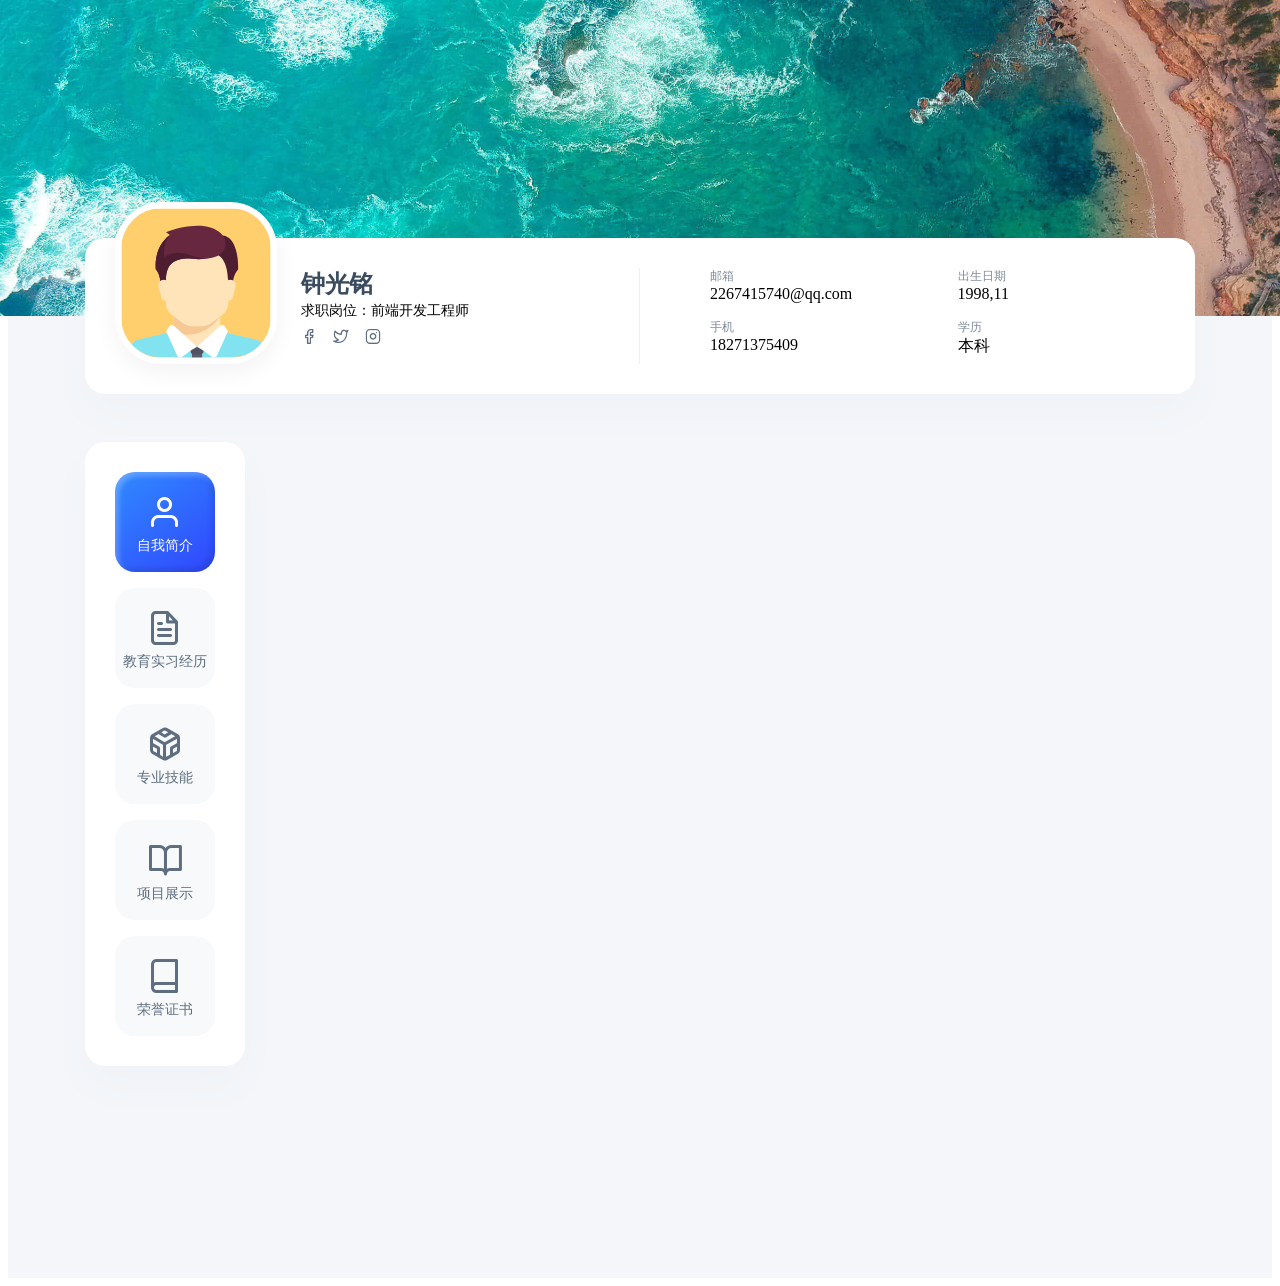
==== commit 42812629: "2023.3.3" ====
--- a/index.html
+++ b/index.html
@@ -1,21 +1,23 @@
 <!DOCTYPE html>
 <html lang="en">
-  <head>
-    <meta charset="UTF-8" />
-    <link rel="icon" href="/favicon.ico" />
-    <meta name="viewport" content="width=device-width, initial-scale=1.0" />
-    <title>通用后台管理系统</title>
-    <script type="module" crossorigin src="/assets/index.f2f10e78.js"></script>
-    <link rel="stylesheet" href="/assets/index.152f01c2.css">
-    <script type="module">try{import.meta.url;import("_").catch(()=>1);}catch(e){}window.__vite_is_modern_browser=true;</script>
-    <script type="module">!function(){if(window.__vite_is_modern_browser)return;console.warn("vite: loading legacy build because dynamic import or import.meta.url is unsupported, syntax error above should be ignored");var e=document.getElementById("vite-legacy-polyfill"),n=document.createElement("script");n.src=e.src,n.onload=function(){System.import(document.getElementById('vite-legacy-entry').getAttribute('data-src'))},document.body.appendChild(n)}();</script>
-  </head>
-  <body>
-    <div id="app"></div>
-    
-    <script nomodule>!function(){var e=document,t=e.createElement("script");if(!("noModule"in t)&&"onbeforeload"in t){var n=!1;e.addEventListener("beforeload",(function(e){if(e.target===t)n=!0;else if(!e.target.hasAttribute("nomodule")||!n)return;e.preventDefault()}),!0),t.type="module",t.src=".",e.head.appendChild(t),t.remove()}}();</script>
-    <script nomodule crossorigin id="vite-legacy-polyfill" src="/assets/polyfills-legacy.93b01fee.js"></script>
-    <script nomodule crossorigin id="vite-legacy-entry" data-src="/assets/index-legacy.2f2999aa.js">System.import(document.getElementById('vite-legacy-entry').getAttribute('data-src'))</script>
-  </body>
-</html>
 
+<head>
+  <meta charset="UTF-8" />
+  <link rel="icon" href="/favicon.ico" />
+  <meta name="viewport" content="width=device-width, initial-scale=1.0" />
+  <title>Vite App</title>
+  <script type="module" crossorigin src="/assets/index.1b1362ca.js"></script>
+  <link rel="stylesheet" href="/assets/index.ab5c9d6e.css">
+  <script type="module">try{import.meta.url;import("_").catch(()=>1);}catch(e){}window.__vite_is_modern_browser=true;</script>
+  <script type="module">!function(){if(window.__vite_is_modern_browser)return;console.warn("vite: loading legacy build because dynamic import or import.meta.url is unsupported, syntax error above should be ignored");var e=document.getElementById("vite-legacy-polyfill"),n=document.createElement("script");n.src=e.src,n.onload=function(){System.import(document.getElementById('vite-legacy-entry').getAttribute('data-src'))},document.body.appendChild(n)}();</script>
+</head>
+
+<body>
+  <div id="app"></div>
+  
+  <script nomodule>!function(){var e=document,t=e.createElement("script");if(!("noModule"in t)&&"onbeforeload"in t){var n=!1;e.addEventListener("beforeload",(function(e){if(e.target===t)n=!0;else if(!e.target.hasAttribute("nomodule")||!n)return;e.preventDefault()}),!0),t.type="module",t.src=".",e.head.appendChild(t),t.remove()}}();</script>
+  <script nomodule crossorigin id="vite-legacy-polyfill" src="/assets/polyfills-legacy.195058c6.js"></script>
+  <script nomodule crossorigin id="vite-legacy-entry" data-src="/assets/index-legacy.31857127.js">System.import(document.getElementById('vite-legacy-entry').getAttribute('data-src'))</script>
+</body>
+
+</html>
--- a/assets/index.ab5c9d6e.css
+++ b/assets/index.ab5c9d6e.css
@@ -0,0 +1,6 @@
+@import"https://fonts.googleapis.com/css2?family=Poppins:ital,wght@0,400;0,500;0,600;1,400;1,500;1,600&display=swap";[data-v-a9704c57]:root{--blue:#007bff;--indigo:#6610f2;--purple:#6f42c1;--pink:#e83e8c;--red:#dc3545;--orange:#fd7e14;--yellow:#ffc107;--green:#28a745;--teal:#20c997;--cyan:#17a2b8;--white:#fff;--gray:#6c757d;--gray-dark:#343a40;--primary:#007bff;--secondary:#6c757d;--success:#28a745;--info:#17a2b8;--warning:#ffc107;--danger:#dc3545;--light:#f8f9fa;--dark:#343a40;--breakpoint-xs:0;--breakpoint-sm:576px;--breakpoint-md:768px;--breakpoint-lg:992px;--breakpoint-xl:1200px;--font-family-sans-serif:-apple-system,BlinkMacSystemFont,"Segoe UI",Roboto,"Helvetica Neue",Arial,"Noto Sans",sans-serif,"Apple Color Emoji","Segoe UI Emoji","Segoe UI Symbol","Noto Color Emoji";--font-family-monospace:SFMono-Regular,Menlo,Monaco,Consolas,"Liberation Mono","Courier New",monospace}*[data-v-a9704c57],[data-v-a9704c57]:after,[data-v-a9704c57]:before{box-sizing:border-box}html[data-v-a9704c57]{font-family:sans-serif;line-height:1.15;-webkit-text-size-adjust:100%;-webkit-tap-highlight-color:transparent}article[data-v-a9704c57],aside[data-v-a9704c57],figcaption[data-v-a9704c57],figure[data-v-a9704c57],footer[data-v-a9704c57],header[data-v-a9704c57],hgroup[data-v-a9704c57],main[data-v-a9704c57],nav[data-v-a9704c57],section[data-v-a9704c57]{display:block}body[data-v-a9704c57]{margin:0;font-family:-apple-system,BlinkMacSystemFont,Segoe UI,Roboto,Helvetica Neue,Arial,Noto Sans,sans-serif,"Apple Color Emoji","Segoe UI Emoji",Segoe UI Symbol,"Noto Color Emoji";font-size:1rem;font-weight:400;line-height:1.5;color:#212529;text-align:left;background-color:#fff}[tabindex="-1"][data-v-a9704c57]:focus{outline:0!important}hr[data-v-a9704c57]{box-sizing:content-box;height:0;overflow:visible}h1[data-v-a9704c57],h2[data-v-a9704c57],h3[data-v-a9704c57],h4[data-v-a9704c57],h5[data-v-a9704c57],h6[data-v-a9704c57]{margin-top:0;margin-bottom:.5rem}p[data-v-a9704c57]{margin-top:0;margin-bottom:1rem}abbr[data-original-title][data-v-a9704c57],abbr[title][data-v-a9704c57]{text-decoration:underline;-webkit-text-decoration:underline dotted;text-decoration:underline dotted;cursor:help;border-bottom:0;-webkit-text-decoration-skip-ink:none;text-decoration-skip-ink:none}address[data-v-a9704c57]{margin-bottom:1rem;font-style:normal;line-height:inherit}dl[data-v-a9704c57],ol[data-v-a9704c57],ul[data-v-a9704c57]{margin-top:0;margin-bottom:1rem}ol ol[data-v-a9704c57],ol ul[data-v-a9704c57],ul ol[data-v-a9704c57],ul ul[data-v-a9704c57]{margin-bottom:0}dt[data-v-a9704c57]{font-weight:700}dd[data-v-a9704c57]{margin-bottom:.5rem;margin-left:0}blockquote[data-v-a9704c57]{margin:0 0 1rem}b[data-v-a9704c57],strong[data-v-a9704c57]{font-weight:bolder}small[data-v-a9704c57]{font-size:80%}sub[data-v-a9704c57],sup[data-v-a9704c57]{position:relative;font-size:75%;line-height:0;vertical-align:baseline}sub[data-v-a9704c57]{bottom:-.25em}sup[data-v-a9704c57]{top:-.5em}a[data-v-a9704c57]{color:#007bff;text-decoration:none;background-color:transparent}a[data-v-a9704c57]:hover{color:#0056b3;text-decoration:underline}a[data-v-a9704c57]:not([href]):not([tabindex]){color:inherit;text-decoration:none}a[data-v-a9704c57]:not([href]):not([tabindex]):focus,a[data-v-a9704c57]:not([href]):not([tabindex]):hover{color:inherit;text-decoration:none}a[data-v-a9704c57]:not([href]):not([tabindex]):focus{outline:0}code[data-v-a9704c57],kbd[data-v-a9704c57],pre[data-v-a9704c57],samp[data-v-a9704c57]{font-family:SFMono-Regular,Menlo,Monaco,Consolas,Liberation Mono,Courier New,monospace;font-size:1em}pre[data-v-a9704c57]{margin-top:0;margin-bottom:1rem;overflow:auto}figure[data-v-a9704c57]{margin:0 0 1rem}img[data-v-a9704c57]{vertical-align:middle;border-style:none}svg[data-v-a9704c57]{overflow:hidden;vertical-align:middle}table[data-v-a9704c57]{border-collapse:collapse}caption[data-v-a9704c57]{padding-top:.75rem;padding-bottom:.75rem;color:#6c757d;text-align:left;caption-side:bottom}th[data-v-a9704c57]{text-align:inherit}label[data-v-a9704c57]{display:inline-block;margin-bottom:.5rem}button[data-v-a9704c57]{border-radius:0}button[data-v-a9704c57]:focus{outline:1px dotted;outline:5px auto -webkit-focus-ring-color}button[data-v-a9704c57],input[data-v-a9704c57],optgroup[data-v-a9704c57],select[data-v-a9704c57],textarea[data-v-a9704c57]{margin:0;font-family:inherit;font-size:inherit;line-height:inherit}button[data-v-a9704c57],input[data-v-a9704c57]{overflow:visible}button[data-v-a9704c57],select[data-v-a9704c57]{text-transform:none}select[data-v-a9704c57]{word-wrap:normal}[type=button][data-v-a9704c57],[type=reset][data-v-a9704c57],[type=submit][data-v-a9704c57],button[data-v-a9704c57]{-webkit-appearance:button}[type=button][data-v-a9704c57]:not(:disabled),[type=reset][data-v-a9704c57]:not(:disabled),[type=submit][data-v-a9704c57]:not(:disabled),button[data-v-a9704c57]:not(:disabled){cursor:pointer}[type=button][data-v-a9704c57]::-moz-focus-inner,[type=reset][data-v-a9704c57]::-moz-focus-inner,[type=submit][data-v-a9704c57]::-moz-focus-inner,button[data-v-a9704c57]::-moz-focus-inner{padding:0;border-style:none}input[type=checkbox][data-v-a9704c57],input[type=radio][data-v-a9704c57]{box-sizing:border-box;padding:0}input[type=date][data-v-a9704c57],input[type=datetime-local][data-v-a9704c57],input[type=month][data-v-a9704c57],input[type=time][data-v-a9704c57]{-webkit-appearance:listbox}textarea[data-v-a9704c57]{overflow:auto;resize:vertical}fieldset[data-v-a9704c57]{min-width:0;padding:0;margin:0;border:0}legend[data-v-a9704c57]{display:block;width:100%;max-width:100%;padding:0;margin-bottom:.5rem;font-size:1.5rem;line-height:inherit;color:inherit;white-space:normal}progress[data-v-a9704c57]{vertical-align:baseline}[type=number][data-v-a9704c57]::-webkit-inner-spin-button,[type=number][data-v-a9704c57]::-webkit-outer-spin-button{height:auto}[type=search][data-v-a9704c57]{outline-offset:-2px;-webkit-appearance:none}[type=search][data-v-a9704c57]::-webkit-search-decoration{-webkit-appearance:none}[data-v-a9704c57]::-webkit-file-upload-button{font:inherit;-webkit-appearance:button}output[data-v-a9704c57]{display:inline-block}summary[data-v-a9704c57]{display:list-item;cursor:pointer}template[data-v-a9704c57]{display:none}[hidden][data-v-a9704c57]{display:none!important}.h1[data-v-a9704c57],.h2[data-v-a9704c57],.h3[data-v-a9704c57],.h4[data-v-a9704c57],.h5[data-v-a9704c57],.h6[data-v-a9704c57],h1[data-v-a9704c57],h2[data-v-a9704c57],h3[data-v-a9704c57],h4[data-v-a9704c57],h5[data-v-a9704c57],h6[data-v-a9704c57]{margin-bottom:.5rem;font-weight:500;line-height:1.2}.h1[data-v-a9704c57],h1[data-v-a9704c57]{font-size:2.5rem}.h2[data-v-a9704c57],h2[data-v-a9704c57]{font-size:2rem}.h3[data-v-a9704c57],h3[data-v-a9704c57]{font-size:1.75rem}.h4[data-v-a9704c57],h4[data-v-a9704c57]{font-size:1.5rem}.h5[data-v-a9704c57],h5[data-v-a9704c57]{font-size:1.25rem}.h6[data-v-a9704c57],h6[data-v-a9704c57]{font-size:1rem}.lead[data-v-a9704c57]{font-size:1.25rem;font-weight:300}.display-1[data-v-a9704c57]{font-size:6rem;font-weight:300;line-height:1.2}.display-2[data-v-a9704c57]{font-size:5.5rem;font-weight:300;line-height:1.2}.display-3[data-v-a9704c57]{font-size:4.5rem;font-weight:300;line-height:1.2}.display-4[data-v-a9704c57]{font-size:3.5rem;font-weight:300;line-height:1.2}hr[data-v-a9704c57]{margin-top:1rem;margin-bottom:1rem;border:0;border-top:1px solid rgba(0,0,0,.1)}.small[data-v-a9704c57],small[data-v-a9704c57]{font-size:80%;font-weight:400}.mark[data-v-a9704c57],mark[data-v-a9704c57]{padding:.2em;background-color:#fcf8e3}.list-unstyled[data-v-a9704c57],.list-inline[data-v-a9704c57]{padding-left:0;list-style:none}.list-inline-item[data-v-a9704c57]{display:inline-block}.list-inline-item[data-v-a9704c57]:not(:last-child){margin-right:.5rem}.initialism[data-v-a9704c57]{font-size:90%;text-transform:uppercase}.blockquote[data-v-a9704c57]{margin-bottom:1rem;font-size:1.25rem}.blockquote-footer[data-v-a9704c57]{display:block;font-size:80%;color:#6c757d}.blockquote-footer[data-v-a9704c57]:before{content:"\2014\a0"}.img-fluid[data-v-a9704c57]{max-width:100%;height:auto}.img-thumbnail[data-v-a9704c57]{padding:.25rem;background-color:#fff;border:1px solid #dee2e6;border-radius:.25rem;max-width:100%;height:auto}.figure[data-v-a9704c57]{display:inline-block}.figure-img[data-v-a9704c57]{margin-bottom:.5rem;line-height:1}.figure-caption[data-v-a9704c57]{font-size:90%;color:#6c757d}code[data-v-a9704c57]{font-size:87.5%;color:#e83e8c;word-break:break-word}a>code[data-v-a9704c57]{color:inherit}kbd[data-v-a9704c57]{padding:.2rem .4rem;font-size:87.5%;color:#fff;background-color:#212529;border-radius:.2rem}kbd kbd[data-v-a9704c57]{padding:0;font-size:100%;font-weight:700}pre[data-v-a9704c57]{display:block;font-size:87.5%;color:#212529}pre code[data-v-a9704c57]{font-size:inherit;color:inherit;word-break:normal}.pre-scrollable[data-v-a9704c57]{max-height:340px;overflow-y:scroll}.container[data-v-a9704c57]{width:100%;padding-right:15px;padding-left:15px;margin-right:auto;margin-left:auto}@media (min-width:576px){.container[data-v-a9704c57]{max-width:540px}}@media (min-width:768px){.container[data-v-a9704c57]{max-width:720px}}@media (min-width:992px){.container[data-v-a9704c57]{max-width:960px}}@media (min-width:1200px){.container[data-v-a9704c57]{max-width:1140px}}.container-fluid[data-v-a9704c57]{width:100%;padding-right:15px;padding-left:15px;margin-right:auto;margin-left:auto}.row[data-v-a9704c57]{display:-ms-flexbox;display:flex;-ms-flex-wrap:wrap;flex-wrap:wrap;margin-right:-15px;margin-left:-15px}.no-gutters[data-v-a9704c57]{margin-right:0;margin-left:0}.no-gutters>.col[data-v-a9704c57],.no-gutters>[class*=col-][data-v-a9704c57]{padding-right:0;padding-left:0}.col[data-v-a9704c57],.col-1[data-v-a9704c57],.col-10[data-v-a9704c57],.col-11[data-v-a9704c57],.col-12[data-v-a9704c57],.col-2[data-v-a9704c57],.col-3[data-v-a9704c57],.col-4[data-v-a9704c57],.col-5[data-v-a9704c57],.col-6[data-v-a9704c57],.col-7[data-v-a9704c57],.col-8[data-v-a9704c57],.col-9[data-v-a9704c57],.col-auto[data-v-a9704c57],.col-lg[data-v-a9704c57],.col-lg-1[data-v-a9704c57],.col-lg-10[data-v-a9704c57],.col-lg-11[data-v-a9704c57],.col-lg-12[data-v-a9704c57],.col-lg-2[data-v-a9704c57],.col-lg-3[data-v-a9704c57],.col-lg-4[data-v-a9704c57],.col-lg-5[data-v-a9704c57],.col-lg-6[data-v-a9704c57],.col-lg-7[data-v-a9704c57],.col-lg-8[data-v-a9704c57],.col-lg-9[data-v-a9704c57],.col-lg-auto[data-v-a9704c57],.col-md[data-v-a9704c57],.col-md-1[data-v-a9704c57],.col-md-10[data-v-a9704c57],.col-md-11[data-v-a9704c57],.col-md-12[data-v-a9704c57],.col-md-2[data-v-a9704c57],.col-md-3[data-v-a9704c57],.col-md-4[data-v-a9704c57],.col-md-5[data-v-a9704c57],.col-md-6[data-v-a9704c57],.col-md-7[data-v-a9704c57],.col-md-8[data-v-a9704c57],.col-md-9[data-v-a9704c57],.col-md-auto[data-v-a9704c57],.col-sm[data-v-a9704c57],.col-sm-1[data-v-a9704c57],.col-sm-10[data-v-a9704c57],.col-sm-11[data-v-a9704c57],.col-sm-12[data-v-a9704c57],.col-sm-2[data-v-a9704c57],.col-sm-3[data-v-a9704c57],.col-sm-4[data-v-a9704c57],.col-sm-5[data-v-a9704c57],.col-sm-6[data-v-a9704c57],.col-sm-7[data-v-a9704c57],.col-sm-8[data-v-a9704c57],.col-sm-9[data-v-a9704c57],.col-sm-auto[data-v-a9704c57],.col-xl[data-v-a9704c57],.col-xl-1[data-v-a9704c57],.col-xl-10[data-v-a9704c57],.col-xl-11[data-v-a9704c57],.col-xl-12[data-v-a9704c57],.col-xl-2[data-v-a9704c57],.col-xl-3[data-v-a9704c57],.col-xl-4[data-v-a9704c57],.col-xl-5[data-v-a9704c57],.col-xl-6[data-v-a9704c57],.col-xl-7[data-v-a9704c57],.col-xl-8[data-v-a9704c57],.col-xl-9[data-v-a9704c57],.col-xl-auto[data-v-a9704c57]{position:relative;width:100%;padding-right:15px;padding-left:15px}.col[data-v-a9704c57]{-ms-flex-preferred-size:0;flex-basis:0;-ms-flex-positive:1;flex-grow:1;max-width:100%}.col-auto[data-v-a9704c57]{-ms-flex:0 0 auto;flex:0 0 auto;width:auto;max-width:100%}.col-1[data-v-a9704c57]{-ms-flex:0 0 8.333333%;flex:0 0 8.333333%;max-width:8.333333%}.col-2[data-v-a9704c57]{-ms-flex:0 0 16.666667%;flex:0 0 16.666667%;max-width:16.666667%}.col-3[data-v-a9704c57]{-ms-flex:0 0 25%;flex:0 0 25%;max-width:25%}.col-4[data-v-a9704c57]{-ms-flex:0 0 33.333333%;flex:0 0 33.333333%;max-width:33.333333%}.col-5[data-v-a9704c57]{-ms-flex:0 0 41.666667%;flex:0 0 41.666667%;max-width:41.666667%}.col-6[data-v-a9704c57]{-ms-flex:0 0 50%;flex:0 0 50%;max-width:50%}.col-7[data-v-a9704c57]{-ms-flex:0 0 58.333333%;flex:0 0 58.333333%;max-width:58.333333%}.col-8[data-v-a9704c57]{-ms-flex:0 0 66.666667%;flex:0 0 66.666667%;max-width:66.666667%}.col-9[data-v-a9704c57]{-ms-flex:0 0 75%;flex:0 0 75%;max-width:75%}.col-10[data-v-a9704c57]{-ms-flex:0 0 83.333333%;flex:0 0 83.333333%;max-width:83.333333%}.col-11[data-v-a9704c57]{-ms-flex:0 0 91.666667%;flex:0 0 91.666667%;max-width:91.666667%}.col-12[data-v-a9704c57]{-ms-flex:0 0 100%;flex:0 0 100%;max-width:100%}.order-first[data-v-a9704c57]{-ms-flex-order:-1;order:-1}.order-last[data-v-a9704c57]{-ms-flex-order:13;order:13}.order-0[data-v-a9704c57]{-ms-flex-order:0;order:0}.order-1[data-v-a9704c57]{-ms-flex-order:1;order:1}.order-2[data-v-a9704c57]{-ms-flex-order:2;order:2}.order-3[data-v-a9704c57]{-ms-flex-order:3;order:3}.order-4[data-v-a9704c57]{-ms-flex-order:4;order:4}.order-5[data-v-a9704c57]{-ms-flex-order:5;order:5}.order-6[data-v-a9704c57]{-ms-flex-order:6;order:6}.order-7[data-v-a9704c57]{-ms-flex-order:7;order:7}.order-8[data-v-a9704c57]{-ms-flex-order:8;order:8}.order-9[data-v-a9704c57]{-ms-flex-order:9;order:9}.order-10[data-v-a9704c57]{-ms-flex-order:10;order:10}.order-11[data-v-a9704c57]{-ms-flex-order:11;order:11}.order-12[data-v-a9704c57]{-ms-flex-order:12;order:12}.offset-1[data-v-a9704c57]{margin-left:8.333333%}.offset-2[data-v-a9704c57]{margin-left:16.666667%}.offset-3[data-v-a9704c57]{margin-left:25%}.offset-4[data-v-a9704c57]{margin-left:33.333333%}.offset-5[data-v-a9704c57]{margin-left:41.666667%}.offset-6[data-v-a9704c57]{margin-left:50%}.offset-7[data-v-a9704c57]{margin-left:58.333333%}.offset-8[data-v-a9704c57]{margin-left:66.666667%}.offset-9[data-v-a9704c57]{margin-left:75%}.offset-10[data-v-a9704c57]{margin-left:83.333333%}.offset-11[data-v-a9704c57]{margin-left:91.666667%}@media (min-width:576px){.col-sm[data-v-a9704c57]{-ms-flex-preferred-size:0;flex-basis:0;-ms-flex-positive:1;flex-grow:1;max-width:100%}.col-sm-auto[data-v-a9704c57]{-ms-flex:0 0 auto;flex:0 0 auto;width:auto;max-width:100%}.col-sm-1[data-v-a9704c57]{-ms-flex:0 0 8.333333%;flex:0 0 8.333333%;max-width:8.333333%}.col-sm-2[data-v-a9704c57]{-ms-flex:0 0 16.666667%;flex:0 0 16.666667%;max-width:16.666667%}.col-sm-3[data-v-a9704c57]{-ms-flex:0 0 25%;flex:0 0 25%;max-width:25%}.col-sm-4[data-v-a9704c57]{-ms-flex:0 0 33.333333%;flex:0 0 33.333333%;max-width:33.333333%}.col-sm-5[data-v-a9704c57]{-ms-flex:0 0 41.666667%;flex:0 0 41.666667%;max-width:41.666667%}.col-sm-6[data-v-a9704c57]{-ms-flex:0 0 50%;flex:0 0 50%;max-width:50%}.col-sm-7[data-v-a9704c57]{-ms-flex:0 0 58.333333%;flex:0 0 58.333333%;max-width:58.333333%}.col-sm-8[data-v-a9704c57]{-ms-flex:0 0 66.666667%;flex:0 0 66.666667%;max-width:66.666667%}.col-sm-9[data-v-a9704c57]{-ms-flex:0 0 75%;flex:0 0 75%;max-width:75%}.col-sm-10[data-v-a9704c57]{-ms-flex:0 0 83.333333%;flex:0 0 83.333333%;max-width:83.333333%}.col-sm-11[data-v-a9704c57]{-ms-flex:0 0 91.666667%;flex:0 0 91.666667%;max-width:91.666667%}.col-sm-12[data-v-a9704c57]{-ms-flex:0 0 100%;flex:0 0 100%;max-width:100%}.order-sm-first[data-v-a9704c57]{-ms-flex-order:-1;order:-1}.order-sm-last[data-v-a9704c57]{-ms-flex-order:13;order:13}.order-sm-0[data-v-a9704c57]{-ms-flex-order:0;order:0}.order-sm-1[data-v-a9704c57]{-ms-flex-order:1;order:1}.order-sm-2[data-v-a9704c57]{-ms-flex-order:2;order:2}.order-sm-3[data-v-a9704c57]{-ms-flex-order:3;order:3}.order-sm-4[data-v-a9704c57]{-ms-flex-order:4;order:4}.order-sm-5[data-v-a9704c57]{-ms-flex-order:5;order:5}.order-sm-6[data-v-a9704c57]{-ms-flex-order:6;order:6}.order-sm-7[data-v-a9704c57]{-ms-flex-order:7;order:7}.order-sm-8[data-v-a9704c57]{-ms-flex-order:8;order:8}.order-sm-9[data-v-a9704c57]{-ms-flex-order:9;order:9}.order-sm-10[data-v-a9704c57]{-ms-flex-order:10;order:10}.order-sm-11[data-v-a9704c57]{-ms-flex-order:11;order:11}.order-sm-12[data-v-a9704c57]{-ms-flex-order:12;order:12}.offset-sm-0[data-v-a9704c57]{margin-left:0}.offset-sm-1[data-v-a9704c57]{margin-left:8.333333%}.offset-sm-2[data-v-a9704c57]{margin-left:16.666667%}.offset-sm-3[data-v-a9704c57]{margin-left:25%}.offset-sm-4[data-v-a9704c57]{margin-left:33.333333%}.offset-sm-5[data-v-a9704c57]{margin-left:41.666667%}.offset-sm-6[data-v-a9704c57]{margin-left:50%}.offset-sm-7[data-v-a9704c57]{margin-left:58.333333%}.offset-sm-8[data-v-a9704c57]{margin-left:66.666667%}.offset-sm-9[data-v-a9704c57]{margin-left:75%}.offset-sm-10[data-v-a9704c57]{margin-left:83.333333%}.offset-sm-11[data-v-a9704c57]{margin-left:91.666667%}}@media (min-width:768px){.col-md[data-v-a9704c57]{-ms-flex-preferred-size:0;flex-basis:0;-ms-flex-positive:1;flex-grow:1;max-width:100%}.col-md-auto[data-v-a9704c57]{-ms-flex:0 0 auto;flex:0 0 auto;width:auto;max-width:100%}.col-md-1[data-v-a9704c57]{-ms-flex:0 0 8.333333%;flex:0 0 8.333333%;max-width:8.333333%}.col-md-2[data-v-a9704c57]{-ms-flex:0 0 16.666667%;flex:0 0 16.666667%;max-width:16.666667%}.col-md-3[data-v-a9704c57]{-ms-flex:0 0 25%;flex:0 0 25%;max-width:25%}.col-md-4[data-v-a9704c57]{-ms-flex:0 0 33.333333%;flex:0 0 33.333333%;max-width:33.333333%}.col-md-5[data-v-a9704c57]{-ms-flex:0 0 41.666667%;flex:0 0 41.666667%;max-width:41.666667%}.col-md-6[data-v-a9704c57]{-ms-flex:0 0 50%;flex:0 0 50%;max-width:50%}.col-md-7[data-v-a9704c57]{-ms-flex:0 0 58.333333%;flex:0 0 58.333333%;max-width:58.333333%}.col-md-8[data-v-a9704c57]{-ms-flex:0 0 66.666667%;flex:0 0 66.666667%;max-width:66.666667%}.col-md-9[data-v-a9704c57]{-ms-flex:0 0 75%;flex:0 0 75%;max-width:75%}.col-md-10[data-v-a9704c57]{-ms-flex:0 0 83.333333%;flex:0 0 83.333333%;max-width:83.333333%}.col-md-11[data-v-a9704c57]{-ms-flex:0 0 91.666667%;flex:0 0 91.666667%;max-width:91.666667%}.col-md-12[data-v-a9704c57]{-ms-flex:0 0 100%;flex:0 0 100%;max-width:100%}.order-md-first[data-v-a9704c57]{-ms-flex-order:-1;order:-1}.order-md-last[data-v-a9704c57]{-ms-flex-order:13;order:13}.order-md-0[data-v-a9704c57]{-ms-flex-order:0;order:0}.order-md-1[data-v-a9704c57]{-ms-flex-order:1;order:1}.order-md-2[data-v-a9704c57]{-ms-flex-order:2;order:2}.order-md-3[data-v-a9704c57]{-ms-flex-order:3;order:3}.order-md-4[data-v-a9704c57]{-ms-flex-order:4;order:4}.order-md-5[data-v-a9704c57]{-ms-flex-order:5;order:5}.order-md-6[data-v-a9704c57]{-ms-flex-order:6;order:6}.order-md-7[data-v-a9704c57]{-ms-flex-order:7;order:7}.order-md-8[data-v-a9704c57]{-ms-flex-order:8;order:8}.order-md-9[data-v-a9704c57]{-ms-flex-order:9;order:9}.order-md-10[data-v-a9704c57]{-ms-flex-order:10;order:10}.order-md-11[data-v-a9704c57]{-ms-flex-order:11;order:11}.order-md-12[data-v-a9704c57]{-ms-flex-order:12;order:12}.offset-md-0[data-v-a9704c57]{margin-left:0}.offset-md-1[data-v-a9704c57]{margin-left:8.333333%}.offset-md-2[data-v-a9704c57]{margin-left:16.666667%}.offset-md-3[data-v-a9704c57]{margin-left:25%}.offset-md-4[data-v-a9704c57]{margin-left:33.333333%}.offset-md-5[data-v-a9704c57]{margin-left:41.666667%}.offset-md-6[data-v-a9704c57]{margin-left:50%}.offset-md-7[data-v-a9704c57]{margin-left:58.333333%}.offset-md-8[data-v-a9704c57]{margin-left:66.666667%}.offset-md-9[data-v-a9704c57]{margin-left:75%}.offset-md-10[data-v-a9704c57]{margin-left:83.333333%}.offset-md-11[data-v-a9704c57]{margin-left:91.666667%}}@media (min-width:992px){.col-lg[data-v-a9704c57]{-ms-flex-preferred-size:0;flex-basis:0;-ms-flex-positive:1;flex-grow:1;max-width:100%}.col-lg-auto[data-v-a9704c57]{-ms-flex:0 0 auto;flex:0 0 auto;width:auto;max-width:100%}.col-lg-1[data-v-a9704c57]{-ms-flex:0 0 8.333333%;flex:0 0 8.333333%;max-width:8.333333%}.col-lg-2[data-v-a9704c57]{-ms-flex:0 0 16.666667%;flex:0 0 16.666667%;max-width:16.666667%}.col-lg-3[data-v-a9704c57]{-ms-flex:0 0 25%;flex:0 0 25%;max-width:25%}.col-lg-4[data-v-a9704c57]{-ms-flex:0 0 33.333333%;flex:0 0 33.333333%;max-width:33.333333%}.col-lg-5[data-v-a9704c57]{-ms-flex:0 0 41.666667%;flex:0 0 41.666667%;max-width:41.666667%}.col-lg-6[data-v-a9704c57]{-ms-flex:0 0 50%;flex:0 0 50%;max-width:50%}.col-lg-7[data-v-a9704c57]{-ms-flex:0 0 58.333333%;flex:0 0 58.333333%;max-width:58.333333%}.col-lg-8[data-v-a9704c57]{-ms-flex:0 0 66.666667%;flex:0 0 66.666667%;max-width:66.666667%}.col-lg-9[data-v-a9704c57]{-ms-flex:0 0 75%;flex:0 0 75%;max-width:75%}.col-lg-10[data-v-a9704c57]{-ms-flex:0 0 83.333333%;flex:0 0 83.333333%;max-width:83.333333%}.col-lg-11[data-v-a9704c57]{-ms-flex:0 0 91.666667%;flex:0 0 91.666667%;max-width:91.666667%}.col-lg-12[data-v-a9704c57]{-ms-flex:0 0 100%;flex:0 0 100%;max-width:100%}.order-lg-first[data-v-a9704c57]{-ms-flex-order:-1;order:-1}.order-lg-last[data-v-a9704c57]{-ms-flex-order:13;order:13}.order-lg-0[data-v-a9704c57]{-ms-flex-order:0;order:0}.order-lg-1[data-v-a9704c57]{-ms-flex-order:1;order:1}.order-lg-2[data-v-a9704c57]{-ms-flex-order:2;order:2}.order-lg-3[data-v-a9704c57]{-ms-flex-order:3;order:3}.order-lg-4[data-v-a9704c57]{-ms-flex-order:4;order:4}.order-lg-5[data-v-a9704c57]{-ms-flex-order:5;order:5}.order-lg-6[data-v-a9704c57]{-ms-flex-order:6;order:6}.order-lg-7[data-v-a9704c57]{-ms-flex-order:7;order:7}.order-lg-8[data-v-a9704c57]{-ms-flex-order:8;order:8}.order-lg-9[data-v-a9704c57]{-ms-flex-order:9;order:9}.order-lg-10[data-v-a9704c57]{-ms-flex-order:10;order:10}.order-lg-11[data-v-a9704c57]{-ms-flex-order:11;order:11}.order-lg-12[data-v-a9704c57]{-ms-flex-order:12;order:12}.offset-lg-0[data-v-a9704c57]{margin-left:0}.offset-lg-1[data-v-a9704c57]{margin-left:8.333333%}.offset-lg-2[data-v-a9704c57]{margin-left:16.666667%}.offset-lg-3[data-v-a9704c57]{margin-left:25%}.offset-lg-4[data-v-a9704c57]{margin-left:33.333333%}.offset-lg-5[data-v-a9704c57]{margin-left:41.666667%}.offset-lg-6[data-v-a9704c57]{margin-left:50%}.offset-lg-7[data-v-a9704c57]{margin-left:58.333333%}.offset-lg-8[data-v-a9704c57]{margin-left:66.666667%}.offset-lg-9[data-v-a9704c57]{margin-left:75%}.offset-lg-10[data-v-a9704c57]{margin-left:83.333333%}.offset-lg-11[data-v-a9704c57]{margin-left:91.666667%}}@media (min-width:1200px){.col-xl[data-v-a9704c57]{-ms-flex-preferred-size:0;flex-basis:0;-ms-flex-positive:1;flex-grow:1;max-width:100%}.col-xl-auto[data-v-a9704c57]{-ms-flex:0 0 auto;flex:0 0 auto;width:auto;max-width:100%}.col-xl-1[data-v-a9704c57]{-ms-flex:0 0 8.333333%;flex:0 0 8.333333%;max-width:8.333333%}.col-xl-2[data-v-a9704c57]{-ms-flex:0 0 16.666667%;flex:0 0 16.666667%;max-width:16.666667%}.col-xl-3[data-v-a9704c57]{-ms-flex:0 0 25%;flex:0 0 25%;max-width:25%}.col-xl-4[data-v-a9704c57]{-ms-flex:0 0 33.333333%;flex:0 0 33.333333%;max-width:33.333333%}.col-xl-5[data-v-a9704c57]{-ms-flex:0 0 41.666667%;flex:0 0 41.666667%;max-width:41.666667%}.col-xl-6[data-v-a9704c57]{-ms-flex:0 0 50%;flex:0 0 50%;max-width:50%}.col-xl-7[data-v-a9704c57]{-ms-flex:0 0 58.333333%;flex:0 0 58.333333%;max-width:58.333333%}.col-xl-8[data-v-a9704c57]{-ms-flex:0 0 66.666667%;flex:0 0 66.666667%;max-width:66.666667%}.col-xl-9[data-v-a9704c57]{-ms-flex:0 0 75%;flex:0 0 75%;max-width:75%}.col-xl-10[data-v-a9704c57]{-ms-flex:0 0 83.333333%;flex:0 0 83.333333%;max-width:83.333333%}.col-xl-11[data-v-a9704c57]{-ms-flex:0 0 91.666667%;flex:0 0 91.666667%;max-width:91.666667%}.col-xl-12[data-v-a9704c57]{-ms-flex:0 0 100%;flex:0 0 100%;max-width:100%}.order-xl-first[data-v-a9704c57]{-ms-flex-order:-1;order:-1}.order-xl-last[data-v-a9704c57]{-ms-flex-order:13;order:13}.order-xl-0[data-v-a9704c57]{-ms-flex-order:0;order:0}.order-xl-1[data-v-a9704c57]{-ms-flex-order:1;order:1}.order-xl-2[data-v-a9704c57]{-ms-flex-order:2;order:2}.order-xl-3[data-v-a9704c57]{-ms-flex-order:3;order:3}.order-xl-4[data-v-a9704c57]{-ms-flex-order:4;order:4}.order-xl-5[data-v-a9704c57]{-ms-flex-order:5;order:5}.order-xl-6[data-v-a9704c57]{-ms-flex-order:6;order:6}.order-xl-7[data-v-a9704c57]{-ms-flex-order:7;order:7}.order-xl-8[data-v-a9704c57]{-ms-flex-order:8;order:8}.order-xl-9[data-v-a9704c57]{-ms-flex-order:9;order:9}.order-xl-10[data-v-a9704c57]{-ms-flex-order:10;order:10}.order-xl-11[data-v-a9704c57]{-ms-flex-order:11;order:11}.order-xl-12[data-v-a9704c57]{-ms-flex-order:12;order:12}.offset-xl-0[data-v-a9704c57]{margin-left:0}.offset-xl-1[data-v-a9704c57]{margin-left:8.333333%}.offset-xl-2[data-v-a9704c57]{margin-left:16.666667%}.offset-xl-3[data-v-a9704c57]{margin-left:25%}.offset-xl-4[data-v-a9704c57]{margin-left:33.333333%}.offset-xl-5[data-v-a9704c57]{margin-left:41.666667%}.offset-xl-6[data-v-a9704c57]{margin-left:50%}.offset-xl-7[data-v-a9704c57]{margin-left:58.333333%}.offset-xl-8[data-v-a9704c57]{margin-left:66.666667%}.offset-xl-9[data-v-a9704c57]{margin-left:75%}.offset-xl-10[data-v-a9704c57]{margin-left:83.333333%}.offset-xl-11[data-v-a9704c57]{margin-left:91.666667%}}.table[data-v-a9704c57]{width:100%;margin-bottom:1rem;color:#212529}.table td[data-v-a9704c57],.table th[data-v-a9704c57]{padding:.75rem;vertical-align:top;border-top:1px solid #dee2e6}.table thead th[data-v-a9704c57]{vertical-align:bottom;border-bottom:2px solid #dee2e6}.table tbody+tbody[data-v-a9704c57]{border-top:2px solid #dee2e6}.table-sm td[data-v-a9704c57],.table-sm th[data-v-a9704c57]{padding:.3rem}.table-bordered[data-v-a9704c57],.table-bordered td[data-v-a9704c57],.table-bordered th[data-v-a9704c57]{border:1px solid #dee2e6}.table-bordered thead td[data-v-a9704c57],.table-bordered thead th[data-v-a9704c57]{border-bottom-width:2px}.table-borderless tbody+tbody[data-v-a9704c57],.table-borderless td[data-v-a9704c57],.table-borderless th[data-v-a9704c57],.table-borderless thead th[data-v-a9704c57]{border:0}.table-striped tbody tr[data-v-a9704c57]:nth-of-type(odd){background-color:rgba(0,0,0,.05)}.table-hover tbody tr[data-v-a9704c57]:hover{color:#212529;background-color:rgba(0,0,0,.075)}.table-primary[data-v-a9704c57],.table-primary>td[data-v-a9704c57],.table-primary>th[data-v-a9704c57]{background-color:#b8daff}.table-primary tbody+tbody[data-v-a9704c57],.table-primary td[data-v-a9704c57],.table-primary th[data-v-a9704c57],.table-primary thead th[data-v-a9704c57]{border-color:#7abaff}.table-hover .table-primary[data-v-a9704c57]:hover{background-color:#9fcdff}.table-hover .table-primary:hover>td[data-v-a9704c57],.table-hover .table-primary:hover>th[data-v-a9704c57]{background-color:#9fcdff}.table-secondary[data-v-a9704c57],.table-secondary>td[data-v-a9704c57],.table-secondary>th[data-v-a9704c57]{background-color:#d6d8db}.table-secondary tbody+tbody[data-v-a9704c57],.table-secondary td[data-v-a9704c57],.table-secondary th[data-v-a9704c57],.table-secondary thead th[data-v-a9704c57]{border-color:#b3b7bb}.table-hover .table-secondary[data-v-a9704c57]:hover{background-color:#c8cbcf}.table-hover .table-secondary:hover>td[data-v-a9704c57],.table-hover .table-secondary:hover>th[data-v-a9704c57]{background-color:#c8cbcf}.table-success[data-v-a9704c57],.table-success>td[data-v-a9704c57],.table-success>th[data-v-a9704c57]{background-color:#c3e6cb}.table-success tbody+tbody[data-v-a9704c57],.table-success td[data-v-a9704c57],.table-success th[data-v-a9704c57],.table-success thead th[data-v-a9704c57]{border-color:#8fd19e}.table-hover .table-success[data-v-a9704c57]:hover{background-color:#b1dfbb}.table-hover .table-success:hover>td[data-v-a9704c57],.table-hover .table-success:hover>th[data-v-a9704c57]{background-color:#b1dfbb}.table-info[data-v-a9704c57],.table-info>td[data-v-a9704c57],.table-info>th[data-v-a9704c57]{background-color:#bee5eb}.table-info tbody+tbody[data-v-a9704c57],.table-info td[data-v-a9704c57],.table-info th[data-v-a9704c57],.table-info thead th[data-v-a9704c57]{border-color:#86cfda}.table-hover .table-info[data-v-a9704c57]:hover{background-color:#abdde5}.table-hover .table-info:hover>td[data-v-a9704c57],.table-hover .table-info:hover>th[data-v-a9704c57]{background-color:#abdde5}.table-warning[data-v-a9704c57],.table-warning>td[data-v-a9704c57],.table-warning>th[data-v-a9704c57]{background-color:#ffeeba}.table-warning tbody+tbody[data-v-a9704c57],.table-warning td[data-v-a9704c57],.table-warning th[data-v-a9704c57],.table-warning thead th[data-v-a9704c57]{border-color:#ffdf7e}.table-hover .table-warning[data-v-a9704c57]:hover{background-color:#ffe8a1}.table-hover .table-warning:hover>td[data-v-a9704c57],.table-hover .table-warning:hover>th[data-v-a9704c57]{background-color:#ffe8a1}.table-danger[data-v-a9704c57],.table-danger>td[data-v-a9704c57],.table-danger>th[data-v-a9704c57]{background-color:#f5c6cb}.table-danger tbody+tbody[data-v-a9704c57],.table-danger td[data-v-a9704c57],.table-danger th[data-v-a9704c57],.table-danger thead th[data-v-a9704c57]{border-color:#ed969e}.table-hover .table-danger[data-v-a9704c57]:hover{background-color:#f1b0b7}.table-hover .table-danger:hover>td[data-v-a9704c57],.table-hover .table-danger:hover>th[data-v-a9704c57]{background-color:#f1b0b7}.table-light[data-v-a9704c57],.table-light>td[data-v-a9704c57],.table-light>th[data-v-a9704c57]{background-color:#fdfdfe}.table-light tbody+tbody[data-v-a9704c57],.table-light td[data-v-a9704c57],.table-light th[data-v-a9704c57],.table-light thead th[data-v-a9704c57]{border-color:#fbfcfc}.table-hover .table-light[data-v-a9704c57]:hover{background-color:#ececf6}.table-hover .table-light:hover>td[data-v-a9704c57],.table-hover .table-light:hover>th[data-v-a9704c57]{background-color:#ececf6}.table-dark[data-v-a9704c57],.table-dark>td[data-v-a9704c57],.table-dark>th[data-v-a9704c57]{background-color:#c6c8ca}.table-dark tbody+tbody[data-v-a9704c57],.table-dark td[data-v-a9704c57],.table-dark th[data-v-a9704c57],.table-dark thead th[data-v-a9704c57]{border-color:#95999c}.table-hover .table-dark[data-v-a9704c57]:hover{background-color:#b9bbbe}.table-hover .table-dark:hover>td[data-v-a9704c57],.table-hover .table-dark:hover>th[data-v-a9704c57]{background-color:#b9bbbe}.table-active[data-v-a9704c57],.table-active>td[data-v-a9704c57],.table-active>th[data-v-a9704c57]{background-color:rgba(0,0,0,.075)}.table-hover .table-active[data-v-a9704c57]:hover{background-color:rgba(0,0,0,.075)}.table-hover .table-active:hover>td[data-v-a9704c57],.table-hover .table-active:hover>th[data-v-a9704c57]{background-color:rgba(0,0,0,.075)}.table .thead-dark th[data-v-a9704c57]{color:#fff;background-color:#343a40;border-color:#454d55}.table .thead-light th[data-v-a9704c57]{color:#495057;background-color:#e9ecef;border-color:#dee2e6}.table-dark[data-v-a9704c57]{color:#fff;background-color:#343a40}.table-dark td[data-v-a9704c57],.table-dark th[data-v-a9704c57],.table-dark thead th[data-v-a9704c57]{border-color:#454d55}.table-dark.table-bordered[data-v-a9704c57]{border:0}.table-dark.table-striped tbody tr[data-v-a9704c57]:nth-of-type(odd){background-color:rgba(255,255,255,.05)}.table-dark.table-hover tbody tr[data-v-a9704c57]:hover{color:#fff;background-color:rgba(255,255,255,.075)}@media (max-width:575.98px){.table-responsive-sm[data-v-a9704c57]{display:block;width:100%;overflow-x:auto;-webkit-overflow-scrolling:touch}.table-responsive-sm>.table-bordered[data-v-a9704c57]{border:0}}@media (max-width:767.98px){.table-responsive-md[data-v-a9704c57]{display:block;width:100%;overflow-x:auto;-webkit-overflow-scrolling:touch}.table-responsive-md>.table-bordered[data-v-a9704c57]{border:0}}@media (max-width:991.98px){.table-responsive-lg[data-v-a9704c57]{display:block;width:100%;overflow-x:auto;-webkit-overflow-scrolling:touch}.table-responsive-lg>.table-bordered[data-v-a9704c57]{border:0}}@media (max-width:1199.98px){.table-responsive-xl[data-v-a9704c57]{display:block;width:100%;overflow-x:auto;-webkit-overflow-scrolling:touch}.table-responsive-xl>.table-bordered[data-v-a9704c57]{border:0}}.table-responsive[data-v-a9704c57]{display:block;width:100%;overflow-x:auto;-webkit-overflow-scrolling:touch}.table-responsive>.table-bordered[data-v-a9704c57]{border:0}.form-control[data-v-a9704c57]{display:block;width:100%;height:calc(1.5em + .75rem + 2px);padding:.375rem .75rem;font-size:1rem;font-weight:400;line-height:1.5;color:#495057;background-color:#fff;background-clip:padding-box;border:1px solid #ced4da;border-radius:.25rem;transition:border-color .15s ease-in-out,box-shadow .15s ease-in-out}@media (prefers-reduced-motion:reduce){.form-control[data-v-a9704c57]{transition:none}}.form-control[data-v-a9704c57]::-ms-expand{background-color:transparent;border:0}.form-control[data-v-a9704c57]:focus{color:#495057;background-color:#fff;border-color:#80bdff;outline:0;box-shadow:0 0 0 .2rem rgba(0,123,255,.25)}.form-control[data-v-a9704c57]::-webkit-input-placeholder{color:#6c757d;opacity:1}.form-control[data-v-a9704c57]::-moz-placeholder{color:#6c757d;opacity:1}.form-control[data-v-a9704c57]:-ms-input-placeholder{color:#6c757d;opacity:1}.form-control[data-v-a9704c57]::-ms-input-placeholder{color:#6c757d;opacity:1}.form-control[data-v-a9704c57]::placeholder{color:#6c757d;opacity:1}.form-control[data-v-a9704c57]:disabled,.form-control[readonly][data-v-a9704c57]{background-color:#e9ecef;opacity:1}select.form-control[data-v-a9704c57]:focus::-ms-value{color:#495057;background-color:#fff}.form-control-file[data-v-a9704c57],.form-control-range[data-v-a9704c57]{display:block;width:100%}.col-form-label[data-v-a9704c57]{padding-top:calc(.375rem + 1px);padding-bottom:calc(.375rem + 1px);margin-bottom:0;font-size:inherit;line-height:1.5}.col-form-label-lg[data-v-a9704c57]{padding-top:calc(.5rem + 1px);padding-bottom:calc(.5rem + 1px);font-size:1.25rem;line-height:1.5}.col-form-label-sm[data-v-a9704c57]{padding-top:calc(.25rem + 1px);padding-bottom:calc(.25rem + 1px);font-size:.875rem;line-height:1.5}.form-control-plaintext[data-v-a9704c57]{display:block;width:100%;padding-top:.375rem;padding-bottom:.375rem;margin-bottom:0;line-height:1.5;color:#212529;background-color:transparent;border:solid transparent;border-width:1px 0}.form-control-plaintext.form-control-lg[data-v-a9704c57],.form-control-plaintext.form-control-sm[data-v-a9704c57]{padding-right:0;padding-left:0}.form-control-sm[data-v-a9704c57]{height:calc(1.5em + .5rem + 2px);padding:.25rem .5rem;font-size:.875rem;line-height:1.5;border-radius:.2rem}.form-control-lg[data-v-a9704c57]{height:calc(1.5em + 1rem + 2px);padding:.5rem 1rem;font-size:1.25rem;line-height:1.5;border-radius:.3rem}select.form-control[multiple][data-v-a9704c57],select.form-control[size][data-v-a9704c57],textarea.form-control[data-v-a9704c57]{height:auto}.form-group[data-v-a9704c57]{margin-bottom:1rem}.form-text[data-v-a9704c57]{display:block;margin-top:.25rem}.form-row[data-v-a9704c57]{display:-ms-flexbox;display:flex;-ms-flex-wrap:wrap;flex-wrap:wrap;margin-right:-5px;margin-left:-5px}.form-row>.col[data-v-a9704c57],.form-row>[class*=col-][data-v-a9704c57]{padding-right:5px;padding-left:5px}.form-check[data-v-a9704c57]{position:relative;display:block;padding-left:1.25rem}.form-check-input[data-v-a9704c57]{position:absolute;margin-top:.3rem;margin-left:-1.25rem}.form-check-input:disabled~.form-check-label[data-v-a9704c57]{color:#6c757d}.form-check-label[data-v-a9704c57]{margin-bottom:0}.form-check-inline[data-v-a9704c57]{display:-ms-inline-flexbox;display:inline-flex;-ms-flex-align:center;align-items:center;padding-left:0;margin-right:.75rem}.form-check-inline .form-check-input[data-v-a9704c57]{position:static;margin-top:0;margin-right:.3125rem;margin-left:0}.valid-feedback[data-v-a9704c57]{display:none;width:100%;margin-top:.25rem;font-size:80%;color:#28a745}.valid-tooltip[data-v-a9704c57]{position:absolute;top:100%;z-index:5;display:none;max-width:100%;padding:.25rem .5rem;margin-top:.1rem;font-size:.875rem;line-height:1.5;color:#fff;background-color:rgba(40,167,69,.9);border-radius:.25rem}.form-control.is-valid[data-v-a9704c57],.was-validated .form-control[data-v-a9704c57]:valid{border-color:#28a745;padding-right:calc(1.5em + .75rem);background-image:url("data:image/svg+xml,%3csvg xmlns='http://www.w3.org/2000/svg' viewBox='0 0 8 8'%3e%3cpath fill='%2328a745' d='M2.3 6.73L.6 4.53c-.4-1.04.46-1.4 1.1-.8l1.1 1.4 3.4-3.8c.6-.63 1.6-.27 1.2.7l-4 4.6c-.43.5-.8.4-1.1.1z'/%3e%3c/svg%3e");background-repeat:no-repeat;background-position:center right calc(.375em + .1875rem);background-size:calc(.75em + .375rem) calc(.75em + .375rem)}.form-control.is-valid[data-v-a9704c57]:focus,.was-validated .form-control[data-v-a9704c57]:valid:focus{border-color:#28a745;box-shadow:0 0 0 .2rem rgba(40,167,69,.25)}.form-control.is-valid~.valid-feedback[data-v-a9704c57],.form-control.is-valid~.valid-tooltip[data-v-a9704c57],.was-validated .form-control:valid~.valid-feedback[data-v-a9704c57],.was-validated .form-control:valid~.valid-tooltip[data-v-a9704c57]{display:block}.was-validated textarea.form-control[data-v-a9704c57]:valid,textarea.form-control.is-valid[data-v-a9704c57]{padding-right:calc(1.5em + .75rem);background-position:top calc(.375em + .1875rem) right calc(.375em + .1875rem)}.custom-select.is-valid[data-v-a9704c57],.was-validated .custom-select[data-v-a9704c57]:valid{border-color:#28a745;padding-right:calc((1em + .75rem)*.75 + 1.75rem);background:url("data:image/svg+xml,%3csvg xmlns='http://www.w3.org/2000/svg' viewBox='0 0 4 5'%3e%3cpath fill='%23343a40' d='M2 0L0 2h4zm0 5L0 3h4z'/%3e%3c/svg%3e") no-repeat right .75rem center/8px 10px,url("data:image/svg+xml,%3csvg xmlns='http://www.w3.org/2000/svg' viewBox='0 0 8 8'%3e%3cpath fill='%2328a745' d='M2.3 6.73L.6 4.53c-.4-1.04.46-1.4 1.1-.8l1.1 1.4 3.4-3.8c.6-.63 1.6-.27 1.2.7l-4 4.6c-.43.5-.8.4-1.1.1z'/%3e%3c/svg%3e") #fff no-repeat center right 1.75rem/calc(.75em + .375rem) calc(.75em + .375rem)}.custom-select.is-valid[data-v-a9704c57]:focus,.was-validated .custom-select[data-v-a9704c57]:valid:focus{border-color:#28a745;box-shadow:0 0 0 .2rem rgba(40,167,69,.25)}.custom-select.is-valid~.valid-feedback[data-v-a9704c57],.custom-select.is-valid~.valid-tooltip[data-v-a9704c57],.was-validated .custom-select:valid~.valid-feedback[data-v-a9704c57],.was-validated .custom-select:valid~.valid-tooltip[data-v-a9704c57]{display:block}.form-control-file.is-valid~.valid-feedback[data-v-a9704c57],.form-control-file.is-valid~.valid-tooltip[data-v-a9704c57],.was-validated .form-control-file:valid~.valid-feedback[data-v-a9704c57],.was-validated .form-control-file:valid~.valid-tooltip[data-v-a9704c57]{display:block}.form-check-input.is-valid~.form-check-label[data-v-a9704c57],.was-validated .form-check-input:valid~.form-check-label[data-v-a9704c57]{color:#28a745}.form-check-input.is-valid~.valid-feedback[data-v-a9704c57],.form-check-input.is-valid~.valid-tooltip[data-v-a9704c57],.was-validated .form-check-input:valid~.valid-feedback[data-v-a9704c57],.was-validated .form-check-input:valid~.valid-tooltip[data-v-a9704c57]{display:block}.custom-control-input.is-valid~.custom-control-label[data-v-a9704c57],.was-validated .custom-control-input:valid~.custom-control-label[data-v-a9704c57]{color:#28a745}.custom-control-input.is-valid~.custom-control-label[data-v-a9704c57]:before,.was-validated .custom-control-input:valid~.custom-control-label[data-v-a9704c57]:before{border-color:#28a745}.custom-control-input.is-valid~.valid-feedback[data-v-a9704c57],.custom-control-input.is-valid~.valid-tooltip[data-v-a9704c57],.was-validated .custom-control-input:valid~.valid-feedback[data-v-a9704c57],.was-validated .custom-control-input:valid~.valid-tooltip[data-v-a9704c57]{display:block}.custom-control-input.is-valid:checked~.custom-control-label[data-v-a9704c57]:before,.was-validated .custom-control-input:valid:checked~.custom-control-label[data-v-a9704c57]:before{border-color:#34ce57;background-color:#34ce57}.custom-control-input.is-valid:focus~.custom-control-label[data-v-a9704c57]:before,.was-validated .custom-control-input:valid:focus~.custom-control-label[data-v-a9704c57]:before{box-shadow:0 0 0 .2rem rgba(40,167,69,.25)}.custom-control-input.is-valid:focus:not(:checked)~.custom-control-label[data-v-a9704c57]:before,.was-validated .custom-control-input:valid:focus:not(:checked)~.custom-control-label[data-v-a9704c57]:before{border-color:#28a745}.custom-file-input.is-valid~.custom-file-label[data-v-a9704c57],.was-validated .custom-file-input:valid~.custom-file-label[data-v-a9704c57]{border-color:#28a745}.custom-file-input.is-valid~.valid-feedback[data-v-a9704c57],.custom-file-input.is-valid~.valid-tooltip[data-v-a9704c57],.was-validated .custom-file-input:valid~.valid-feedback[data-v-a9704c57],.was-validated .custom-file-input:valid~.valid-tooltip[data-v-a9704c57]{display:block}.custom-file-input.is-valid:focus~.custom-file-label[data-v-a9704c57],.was-validated .custom-file-input:valid:focus~.custom-file-label[data-v-a9704c57]{border-color:#28a745;box-shadow:0 0 0 .2rem rgba(40,167,69,.25)}.invalid-feedback[data-v-a9704c57]{display:none;width:100%;margin-top:.25rem;font-size:80%;color:#dc3545}.invalid-tooltip[data-v-a9704c57]{position:absolute;top:100%;z-index:5;display:none;max-width:100%;padding:.25rem .5rem;margin-top:.1rem;font-size:.875rem;line-height:1.5;color:#fff;background-color:rgba(220,53,69,.9);border-radius:.25rem}.form-control.is-invalid[data-v-a9704c57],.was-validated .form-control[data-v-a9704c57]:invalid{border-color:#dc3545;padding-right:calc(1.5em + .75rem);background-image:url("data:image/svg+xml,%3csvg xmlns='http://www.w3.org/2000/svg' fill='%23dc3545' viewBox='-2 -2 7 7'%3e%3cpath stroke='%23dc3545' d='M0 0l3 3m0-3L0 3'/%3e%3ccircle r='.5'/%3e%3ccircle cx='3' r='.5'/%3e%3ccircle cy='3' r='.5'/%3e%3ccircle cx='3' cy='3' r='.5'/%3e%3c/svg%3E");background-repeat:no-repeat;background-position:center right calc(.375em + .1875rem);background-size:calc(.75em + .375rem) calc(.75em + .375rem)}.form-control.is-invalid[data-v-a9704c57]:focus,.was-validated .form-control[data-v-a9704c57]:invalid:focus{border-color:#dc3545;box-shadow:0 0 0 .2rem rgba(220,53,69,.25)}.form-control.is-invalid~.invalid-feedback[data-v-a9704c57],.form-control.is-invalid~.invalid-tooltip[data-v-a9704c57],.was-validated .form-control:invalid~.invalid-feedback[data-v-a9704c57],.was-validated .form-control:invalid~.invalid-tooltip[data-v-a9704c57]{display:block}.was-validated textarea.form-control[data-v-a9704c57]:invalid,textarea.form-control.is-invalid[data-v-a9704c57]{padding-right:calc(1.5em + .75rem);background-position:top calc(.375em + .1875rem) right calc(.375em + .1875rem)}.custom-select.is-invalid[data-v-a9704c57],.was-validated .custom-select[data-v-a9704c57]:invalid{border-color:#dc3545;padding-right:calc((1em + .75rem)*.75 + 1.75rem);background:url("data:image/svg+xml,%3csvg xmlns='http://www.w3.org/2000/svg' viewBox='0 0 4 5'%3e%3cpath fill='%23343a40' d='M2 0L0 2h4zm0 5L0 3h4z'/%3e%3c/svg%3e") no-repeat right .75rem center/8px 10px,url("data:image/svg+xml,%3csvg xmlns='http://www.w3.org/2000/svg' fill='%23dc3545' viewBox='-2 -2 7 7'%3e%3cpath stroke='%23dc3545' d='M0 0l3 3m0-3L0 3'/%3e%3ccircle r='.5'/%3e%3ccircle cx='3' r='.5'/%3e%3ccircle cy='3' r='.5'/%3e%3ccircle cx='3' cy='3' r='.5'/%3e%3c/svg%3E") #fff no-repeat center right 1.75rem/calc(.75em + .375rem) calc(.75em + .375rem)}.custom-select.is-invalid[data-v-a9704c57]:focus,.was-validated .custom-select[data-v-a9704c57]:invalid:focus{border-color:#dc3545;box-shadow:0 0 0 .2rem rgba(220,53,69,.25)}.custom-select.is-invalid~.invalid-feedback[data-v-a9704c57],.custom-select.is-invalid~.invalid-tooltip[data-v-a9704c57],.was-validated .custom-select:invalid~.invalid-feedback[data-v-a9704c57],.was-validated .custom-select:invalid~.invalid-tooltip[data-v-a9704c57]{display:block}.form-control-file.is-invalid~.invalid-feedback[data-v-a9704c57],.form-control-file.is-invalid~.invalid-tooltip[data-v-a9704c57],.was-validated .form-control-file:invalid~.invalid-feedback[data-v-a9704c57],.was-validated .form-control-file:invalid~.invalid-tooltip[data-v-a9704c57]{display:block}.form-check-input.is-invalid~.form-check-label[data-v-a9704c57],.was-validated .form-check-input:invalid~.form-check-label[data-v-a9704c57]{color:#dc3545}.form-check-input.is-invalid~.invalid-feedback[data-v-a9704c57],.form-check-input.is-invalid~.invalid-tooltip[data-v-a9704c57],.was-validated .form-check-input:invalid~.invalid-feedback[data-v-a9704c57],.was-validated .form-check-input:invalid~.invalid-tooltip[data-v-a9704c57]{display:block}.custom-control-input.is-invalid~.custom-control-label[data-v-a9704c57],.was-validated .custom-control-input:invalid~.custom-control-label[data-v-a9704c57]{color:#dc3545}.custom-control-input.is-invalid~.custom-control-label[data-v-a9704c57]:before,.was-validated .custom-control-input:invalid~.custom-control-label[data-v-a9704c57]:before{border-color:#dc3545}.custom-control-input.is-invalid~.invalid-feedback[data-v-a9704c57],.custom-control-input.is-invalid~.invalid-tooltip[data-v-a9704c57],.was-validated .custom-control-input:invalid~.invalid-feedback[data-v-a9704c57],.was-validated .custom-control-input:invalid~.invalid-tooltip[data-v-a9704c57]{display:block}.custom-control-input.is-invalid:checked~.custom-control-label[data-v-a9704c57]:before,.was-validated .custom-control-input:invalid:checked~.custom-control-label[data-v-a9704c57]:before{border-color:#e4606d;background-color:#e4606d}.custom-control-input.is-invalid:focus~.custom-control-label[data-v-a9704c57]:before,.was-validated .custom-control-input:invalid:focus~.custom-control-label[data-v-a9704c57]:before{box-shadow:0 0 0 .2rem rgba(220,53,69,.25)}.custom-control-input.is-invalid:focus:not(:checked)~.custom-control-label[data-v-a9704c57]:before,.was-validated .custom-control-input:invalid:focus:not(:checked)~.custom-control-label[data-v-a9704c57]:before{border-color:#dc3545}.custom-file-input.is-invalid~.custom-file-label[data-v-a9704c57],.was-validated .custom-file-input:invalid~.custom-file-label[data-v-a9704c57]{border-color:#dc3545}.custom-file-input.is-invalid~.invalid-feedback[data-v-a9704c57],.custom-file-input.is-invalid~.invalid-tooltip[data-v-a9704c57],.was-validated .custom-file-input:invalid~.invalid-feedback[data-v-a9704c57],.was-validated .custom-file-input:invalid~.invalid-tooltip[data-v-a9704c57]{display:block}.custom-file-input.is-invalid:focus~.custom-file-label[data-v-a9704c57],.was-validated .custom-file-input:invalid:focus~.custom-file-label[data-v-a9704c57]{border-color:#dc3545;box-shadow:0 0 0 .2rem rgba(220,53,69,.25)}.form-inline[data-v-a9704c57]{display:-ms-flexbox;display:flex;-ms-flex-flow:row wrap;flex-flow:row wrap;-ms-flex-align:center;align-items:center}.form-inline .form-check[data-v-a9704c57]{width:100%}@media (min-width:576px){.form-inline label[data-v-a9704c57]{display:-ms-flexbox;display:flex;-ms-flex-align:center;align-items:center;-ms-flex-pack:center;justify-content:center;margin-bottom:0}.form-inline .form-group[data-v-a9704c57]{display:-ms-flexbox;display:flex;-ms-flex:0 0 auto;flex:0 0 auto;-ms-flex-flow:row wrap;flex-flow:row wrap;-ms-flex-align:center;align-items:center;margin-bottom:0}.form-inline .form-control[data-v-a9704c57]{display:inline-block;width:auto;vertical-align:middle}.form-inline .form-control-plaintext[data-v-a9704c57]{display:inline-block}.form-inline .custom-select[data-v-a9704c57],.form-inline .input-group[data-v-a9704c57]{width:auto}.form-inline .form-check[data-v-a9704c57]{display:-ms-flexbox;display:flex;-ms-flex-align:center;align-items:center;-ms-flex-pack:center;justify-content:center;width:auto;padding-left:0}.form-inline .form-check-input[data-v-a9704c57]{position:relative;-ms-flex-negative:0;flex-shrink:0;margin-top:0;margin-right:.25rem;margin-left:0}.form-inline .custom-control[data-v-a9704c57]{-ms-flex-align:center;align-items:center;-ms-flex-pack:center;justify-content:center}.form-inline .custom-control-label[data-v-a9704c57]{margin-bottom:0}}.btn[data-v-a9704c57]{display:inline-block;font-weight:400;color:#212529;text-align:center;vertical-align:middle;-webkit-user-select:none;-moz-user-select:none;-ms-user-select:none;user-select:none;background-color:transparent;border:1px solid transparent;padding:.375rem .75rem;font-size:1rem;line-height:1.5;border-radius:.25rem;transition:color .15s ease-in-out,background-color .15s ease-in-out,border-color .15s ease-in-out,box-shadow .15s ease-in-out}@media (prefers-reduced-motion:reduce){.btn[data-v-a9704c57]{transition:none}}.btn[data-v-a9704c57]:hover{color:#212529;text-decoration:none}.btn.focus[data-v-a9704c57],.btn[data-v-a9704c57]:focus{outline:0;box-shadow:0 0 0 .2rem rgba(0,123,255,.25)}.btn.disabled[data-v-a9704c57],.btn[data-v-a9704c57]:disabled{opacity:.65}a.btn.disabled[data-v-a9704c57],fieldset:disabled a.btn[data-v-a9704c57]{pointer-events:none}.btn-primary[data-v-a9704c57]{color:#fff;background-color:#007bff;border-color:#007bff}.btn-primary[data-v-a9704c57]:hover{color:#fff;background-color:#0069d9;border-color:#0062cc}.btn-primary.focus[data-v-a9704c57],.btn-primary[data-v-a9704c57]:focus{box-shadow:0 0 0 .2rem rgba(38,143,255,.5)}.btn-primary.disabled[data-v-a9704c57],.btn-primary[data-v-a9704c57]:disabled{color:#fff;background-color:#007bff;border-color:#007bff}.btn-primary:not(:disabled):not(.disabled).active[data-v-a9704c57],.btn-primary[data-v-a9704c57]:not(:disabled):not(.disabled):active,.show>.btn-primary.dropdown-toggle[data-v-a9704c57]{color:#fff;background-color:#0062cc;border-color:#005cbf}.btn-primary:not(:disabled):not(.disabled).active[data-v-a9704c57]:focus,.btn-primary[data-v-a9704c57]:not(:disabled):not(.disabled):active:focus,.show>.btn-primary.dropdown-toggle[data-v-a9704c57]:focus{box-shadow:0 0 0 .2rem rgba(38,143,255,.5)}.btn-secondary[data-v-a9704c57]{color:#fff;background-color:#6c757d;border-color:#6c757d}.btn-secondary[data-v-a9704c57]:hover{color:#fff;background-color:#5a6268;border-color:#545b62}.btn-secondary.focus[data-v-a9704c57],.btn-secondary[data-v-a9704c57]:focus{box-shadow:0 0 0 .2rem rgba(130,138,145,.5)}.btn-secondary.disabled[data-v-a9704c57],.btn-secondary[data-v-a9704c57]:disabled{color:#fff;background-color:#6c757d;border-color:#6c757d}.btn-secondary:not(:disabled):not(.disabled).active[data-v-a9704c57],.btn-secondary[data-v-a9704c57]:not(:disabled):not(.disabled):active,.show>.btn-secondary.dropdown-toggle[data-v-a9704c57]{color:#fff;background-color:#545b62;border-color:#4e555b}.btn-secondary:not(:disabled):not(.disabled).active[data-v-a9704c57]:focus,.btn-secondary[data-v-a9704c57]:not(:disabled):not(.disabled):active:focus,.show>.btn-secondary.dropdown-toggle[data-v-a9704c57]:focus{box-shadow:0 0 0 .2rem rgba(130,138,145,.5)}.btn-success[data-v-a9704c57]{color:#fff;background-color:#28a745;border-color:#28a745}.btn-success[data-v-a9704c57]:hover{color:#fff;background-color:#218838;border-color:#1e7e34}.btn-success.focus[data-v-a9704c57],.btn-success[data-v-a9704c57]:focus{box-shadow:0 0 0 .2rem rgba(72,180,97,.5)}.btn-success.disabled[data-v-a9704c57],.btn-success[data-v-a9704c57]:disabled{color:#fff;background-color:#28a745;border-color:#28a745}.btn-success:not(:disabled):not(.disabled).active[data-v-a9704c57],.btn-success[data-v-a9704c57]:not(:disabled):not(.disabled):active,.show>.btn-success.dropdown-toggle[data-v-a9704c57]{color:#fff;background-color:#1e7e34;border-color:#1c7430}.btn-success:not(:disabled):not(.disabled).active[data-v-a9704c57]:focus,.btn-success[data-v-a9704c57]:not(:disabled):not(.disabled):active:focus,.show>.btn-success.dropdown-toggle[data-v-a9704c57]:focus{box-shadow:0 0 0 .2rem rgba(72,180,97,.5)}.btn-info[data-v-a9704c57]{color:#fff;background-color:#17a2b8;border-color:#17a2b8}.btn-info[data-v-a9704c57]:hover{color:#fff;background-color:#138496;border-color:#117a8b}.btn-info.focus[data-v-a9704c57],.btn-info[data-v-a9704c57]:focus{box-shadow:0 0 0 .2rem rgba(58,176,195,.5)}.btn-info.disabled[data-v-a9704c57],.btn-info[data-v-a9704c57]:disabled{color:#fff;background-color:#17a2b8;border-color:#17a2b8}.btn-info:not(:disabled):not(.disabled).active[data-v-a9704c57],.btn-info[data-v-a9704c57]:not(:disabled):not(.disabled):active,.show>.btn-info.dropdown-toggle[data-v-a9704c57]{color:#fff;background-color:#117a8b;border-color:#10707f}.btn-info:not(:disabled):not(.disabled).active[data-v-a9704c57]:focus,.btn-info[data-v-a9704c57]:not(:disabled):not(.disabled):active:focus,.show>.btn-info.dropdown-toggle[data-v-a9704c57]:focus{box-shadow:0 0 0 .2rem rgba(58,176,195,.5)}.btn-warning[data-v-a9704c57]{color:#212529;background-color:#ffc107;border-color:#ffc107}.btn-warning[data-v-a9704c57]:hover{color:#212529;background-color:#e0a800;border-color:#d39e00}.btn-warning.focus[data-v-a9704c57],.btn-warning[data-v-a9704c57]:focus{box-shadow:0 0 0 .2rem rgba(222,170,12,.5)}.btn-warning.disabled[data-v-a9704c57],.btn-warning[data-v-a9704c57]:disabled{color:#212529;background-color:#ffc107;border-color:#ffc107}.btn-warning:not(:disabled):not(.disabled).active[data-v-a9704c57],.btn-warning[data-v-a9704c57]:not(:disabled):not(.disabled):active,.show>.btn-warning.dropdown-toggle[data-v-a9704c57]{color:#212529;background-color:#d39e00;border-color:#c69500}.btn-warning:not(:disabled):not(.disabled).active[data-v-a9704c57]:focus,.btn-warning[data-v-a9704c57]:not(:disabled):not(.disabled):active:focus,.show>.btn-warning.dropdown-toggle[data-v-a9704c57]:focus{box-shadow:0 0 0 .2rem rgba(222,170,12,.5)}.btn-danger[data-v-a9704c57]{color:#fff;background-color:#dc3545;border-color:#dc3545}.btn-danger[data-v-a9704c57]:hover{color:#fff;background-color:#c82333;border-color:#bd2130}.btn-danger.focus[data-v-a9704c57],.btn-danger[data-v-a9704c57]:focus{box-shadow:0 0 0 .2rem rgba(225,83,97,.5)}.btn-danger.disabled[data-v-a9704c57],.btn-danger[data-v-a9704c57]:disabled{color:#fff;background-color:#dc3545;border-color:#dc3545}.btn-danger:not(:disabled):not(.disabled).active[data-v-a9704c57],.btn-danger[data-v-a9704c57]:not(:disabled):not(.disabled):active,.show>.btn-danger.dropdown-toggle[data-v-a9704c57]{color:#fff;background-color:#bd2130;border-color:#b21f2d}.btn-danger:not(:disabled):not(.disabled).active[data-v-a9704c57]:focus,.btn-danger[data-v-a9704c57]:not(:disabled):not(.disabled):active:focus,.show>.btn-danger.dropdown-toggle[data-v-a9704c57]:focus{box-shadow:0 0 0 .2rem rgba(225,83,97,.5)}.btn-light[data-v-a9704c57]{color:#212529;background-color:#f8f9fa;border-color:#f8f9fa}.btn-light[data-v-a9704c57]:hover{color:#212529;background-color:#e2e6ea;border-color:#dae0e5}.btn-light.focus[data-v-a9704c57],.btn-light[data-v-a9704c57]:focus{box-shadow:0 0 0 .2rem rgba(216,217,219,.5)}.btn-light.disabled[data-v-a9704c57],.btn-light[data-v-a9704c57]:disabled{color:#212529;background-color:#f8f9fa;border-color:#f8f9fa}.btn-light:not(:disabled):not(.disabled).active[data-v-a9704c57],.btn-light[data-v-a9704c57]:not(:disabled):not(.disabled):active,.show>.btn-light.dropdown-toggle[data-v-a9704c57]{color:#212529;background-color:#dae0e5;border-color:#d3d9df}.btn-light:not(:disabled):not(.disabled).active[data-v-a9704c57]:focus,.btn-light[data-v-a9704c57]:not(:disabled):not(.disabled):active:focus,.show>.btn-light.dropdown-toggle[data-v-a9704c57]:focus{box-shadow:0 0 0 .2rem rgba(216,217,219,.5)}.btn-dark[data-v-a9704c57]{color:#fff;background-color:#343a40;border-color:#343a40}.btn-dark[data-v-a9704c57]:hover{color:#fff;background-color:#23272b;border-color:#1d2124}.btn-dark.focus[data-v-a9704c57],.btn-dark[data-v-a9704c57]:focus{box-shadow:0 0 0 .2rem rgba(82,88,93,.5)}.btn-dark.disabled[data-v-a9704c57],.btn-dark[data-v-a9704c57]:disabled{color:#fff;background-color:#343a40;border-color:#343a40}.btn-dark:not(:disabled):not(.disabled).active[data-v-a9704c57],.btn-dark[data-v-a9704c57]:not(:disabled):not(.disabled):active,.show>.btn-dark.dropdown-toggle[data-v-a9704c57]{color:#fff;background-color:#1d2124;border-color:#171a1d}.btn-dark:not(:disabled):not(.disabled).active[data-v-a9704c57]:focus,.btn-dark[data-v-a9704c57]:not(:disabled):not(.disabled):active:focus,.show>.btn-dark.dropdown-toggle[data-v-a9704c57]:focus{box-shadow:0 0 0 .2rem rgba(82,88,93,.5)}.btn-outline-primary[data-v-a9704c57]{color:#007bff;border-color:#007bff}.btn-outline-primary[data-v-a9704c57]:hover{color:#fff;background-color:#007bff;border-color:#007bff}.btn-outline-primary.focus[data-v-a9704c57],.btn-outline-primary[data-v-a9704c57]:focus{box-shadow:0 0 0 .2rem rgba(0,123,255,.5)}.btn-outline-primary.disabled[data-v-a9704c57],.btn-outline-primary[data-v-a9704c57]:disabled{color:#007bff;background-color:transparent}.btn-outline-primary:not(:disabled):not(.disabled).active[data-v-a9704c57],.btn-outline-primary[data-v-a9704c57]:not(:disabled):not(.disabled):active,.show>.btn-outline-primary.dropdown-toggle[data-v-a9704c57]{color:#fff;background-color:#007bff;border-color:#007bff}.btn-outline-primary:not(:disabled):not(.disabled).active[data-v-a9704c57]:focus,.btn-outline-primary[data-v-a9704c57]:not(:disabled):not(.disabled):active:focus,.show>.btn-outline-primary.dropdown-toggle[data-v-a9704c57]:focus{box-shadow:0 0 0 .2rem rgba(0,123,255,.5)}.btn-outline-secondary[data-v-a9704c57]{color:#6c757d;border-color:#6c757d}.btn-outline-secondary[data-v-a9704c57]:hover{color:#fff;background-color:#6c757d;border-color:#6c757d}.btn-outline-secondary.focus[data-v-a9704c57],.btn-outline-secondary[data-v-a9704c57]:focus{box-shadow:0 0 0 .2rem rgba(108,117,125,.5)}.btn-outline-secondary.disabled[data-v-a9704c57],.btn-outline-secondary[data-v-a9704c57]:disabled{color:#6c757d;background-color:transparent}.btn-outline-secondary:not(:disabled):not(.disabled).active[data-v-a9704c57],.btn-outline-secondary[data-v-a9704c57]:not(:disabled):not(.disabled):active,.show>.btn-outline-secondary.dropdown-toggle[data-v-a9704c57]{color:#fff;background-color:#6c757d;border-color:#6c757d}.btn-outline-secondary:not(:disabled):not(.disabled).active[data-v-a9704c57]:focus,.btn-outline-secondary[data-v-a9704c57]:not(:disabled):not(.disabled):active:focus,.show>.btn-outline-secondary.dropdown-toggle[data-v-a9704c57]:focus{box-shadow:0 0 0 .2rem rgba(108,117,125,.5)}.btn-outline-success[data-v-a9704c57]{color:#28a745;border-color:#28a745}.btn-outline-success[data-v-a9704c57]:hover{color:#fff;background-color:#28a745;border-color:#28a745}.btn-outline-success.focus[data-v-a9704c57],.btn-outline-success[data-v-a9704c57]:focus{box-shadow:0 0 0 .2rem rgba(40,167,69,.5)}.btn-outline-success.disabled[data-v-a9704c57],.btn-outline-success[data-v-a9704c57]:disabled{color:#28a745;background-color:transparent}.btn-outline-success:not(:disabled):not(.disabled).active[data-v-a9704c57],.btn-outline-success[data-v-a9704c57]:not(:disabled):not(.disabled):active,.show>.btn-outline-success.dropdown-toggle[data-v-a9704c57]{color:#fff;background-color:#28a745;border-color:#28a745}.btn-outline-success:not(:disabled):not(.disabled).active[data-v-a9704c57]:focus,.btn-outline-success[data-v-a9704c57]:not(:disabled):not(.disabled):active:focus,.show>.btn-outline-success.dropdown-toggle[data-v-a9704c57]:focus{box-shadow:0 0 0 .2rem rgba(40,167,69,.5)}.btn-outline-info[data-v-a9704c57]{color:#17a2b8;border-color:#17a2b8}.btn-outline-info[data-v-a9704c57]:hover{color:#fff;background-color:#17a2b8;border-color:#17a2b8}.btn-outline-info.focus[data-v-a9704c57],.btn-outline-info[data-v-a9704c57]:focus{box-shadow:0 0 0 .2rem rgba(23,162,184,.5)}.btn-outline-info.disabled[data-v-a9704c57],.btn-outline-info[data-v-a9704c57]:disabled{color:#17a2b8;background-color:transparent}.btn-outline-info:not(:disabled):not(.disabled).active[data-v-a9704c57],.btn-outline-info[data-v-a9704c57]:not(:disabled):not(.disabled):active,.show>.btn-outline-info.dropdown-toggle[data-v-a9704c57]{color:#fff;background-color:#17a2b8;border-color:#17a2b8}.btn-outline-info:not(:disabled):not(.disabled).active[data-v-a9704c57]:focus,.btn-outline-info[data-v-a9704c57]:not(:disabled):not(.disabled):active:focus,.show>.btn-outline-info.dropdown-toggle[data-v-a9704c57]:focus{box-shadow:0 0 0 .2rem rgba(23,162,184,.5)}.btn-outline-warning[data-v-a9704c57]{color:#ffc107;border-color:#ffc107}.btn-outline-warning[data-v-a9704c57]:hover{color:#212529;background-color:#ffc107;border-color:#ffc107}.btn-outline-warning.focus[data-v-a9704c57],.btn-outline-warning[data-v-a9704c57]:focus{box-shadow:0 0 0 .2rem rgba(255,193,7,.5)}.btn-outline-warning.disabled[data-v-a9704c57],.btn-outline-warning[data-v-a9704c57]:disabled{color:#ffc107;background-color:transparent}.btn-outline-warning:not(:disabled):not(.disabled).active[data-v-a9704c57],.btn-outline-warning[data-v-a9704c57]:not(:disabled):not(.disabled):active,.show>.btn-outline-warning.dropdown-toggle[data-v-a9704c57]{color:#212529;background-color:#ffc107;border-color:#ffc107}.btn-outline-warning:not(:disabled):not(.disabled).active[data-v-a9704c57]:focus,.btn-outline-warning[data-v-a9704c57]:not(:disabled):not(.disabled):active:focus,.show>.btn-outline-warning.dropdown-toggle[data-v-a9704c57]:focus{box-shadow:0 0 0 .2rem rgba(255,193,7,.5)}.btn-outline-danger[data-v-a9704c57]{color:#dc3545;border-color:#dc3545}.btn-outline-danger[data-v-a9704c57]:hover{color:#fff;background-color:#dc3545;border-color:#dc3545}.btn-outline-danger.focus[data-v-a9704c57],.btn-outline-danger[data-v-a9704c57]:focus{box-shadow:0 0 0 .2rem rgba(220,53,69,.5)}.btn-outline-danger.disabled[data-v-a9704c57],.btn-outline-danger[data-v-a9704c57]:disabled{color:#dc3545;background-color:transparent}.btn-outline-danger:not(:disabled):not(.disabled).active[data-v-a9704c57],.btn-outline-danger[data-v-a9704c57]:not(:disabled):not(.disabled):active,.show>.btn-outline-danger.dropdown-toggle[data-v-a9704c57]{color:#fff;background-color:#dc3545;border-color:#dc3545}.btn-outline-danger:not(:disabled):not(.disabled).active[data-v-a9704c57]:focus,.btn-outline-danger[data-v-a9704c57]:not(:disabled):not(.disabled):active:focus,.show>.btn-outline-danger.dropdown-toggle[data-v-a9704c57]:focus{box-shadow:0 0 0 .2rem rgba(220,53,69,.5)}.btn-outline-light[data-v-a9704c57]{color:#f8f9fa;border-color:#f8f9fa}.btn-outline-light[data-v-a9704c57]:hover{color:#212529;background-color:#f8f9fa;border-color:#f8f9fa}.btn-outline-light.focus[data-v-a9704c57],.btn-outline-light[data-v-a9704c57]:focus{box-shadow:0 0 0 .2rem rgba(248,249,250,.5)}.btn-outline-light.disabled[data-v-a9704c57],.btn-outline-light[data-v-a9704c57]:disabled{color:#f8f9fa;background-color:transparent}.btn-outline-light:not(:disabled):not(.disabled).active[data-v-a9704c57],.btn-outline-light[data-v-a9704c57]:not(:disabled):not(.disabled):active,.show>.btn-outline-light.dropdown-toggle[data-v-a9704c57]{color:#212529;background-color:#f8f9fa;border-color:#f8f9fa}.btn-outline-light:not(:disabled):not(.disabled).active[data-v-a9704c57]:focus,.btn-outline-light[data-v-a9704c57]:not(:disabled):not(.disabled):active:focus,.show>.btn-outline-light.dropdown-toggle[data-v-a9704c57]:focus{box-shadow:0 0 0 .2rem rgba(248,249,250,.5)}.btn-outline-dark[data-v-a9704c57]{color:#343a40;border-color:#343a40}.btn-outline-dark[data-v-a9704c57]:hover{color:#fff;background-color:#343a40;border-color:#343a40}.btn-outline-dark.focus[data-v-a9704c57],.btn-outline-dark[data-v-a9704c57]:focus{box-shadow:0 0 0 .2rem rgba(52,58,64,.5)}.btn-outline-dark.disabled[data-v-a9704c57],.btn-outline-dark[data-v-a9704c57]:disabled{color:#343a40;background-color:transparent}.btn-outline-dark:not(:disabled):not(.disabled).active[data-v-a9704c57],.btn-outline-dark[data-v-a9704c57]:not(:disabled):not(.disabled):active,.show>.btn-outline-dark.dropdown-toggle[data-v-a9704c57]{color:#fff;background-color:#343a40;border-color:#343a40}.btn-outline-dark:not(:disabled):not(.disabled).active[data-v-a9704c57]:focus,.btn-outline-dark[data-v-a9704c57]:not(:disabled):not(.disabled):active:focus,.show>.btn-outline-dark.dropdown-toggle[data-v-a9704c57]:focus{box-shadow:0 0 0 .2rem rgba(52,58,64,.5)}.btn-link[data-v-a9704c57]{font-weight:400;color:#007bff;text-decoration:none}.btn-link[data-v-a9704c57]:hover{color:#0056b3;text-decoration:underline}.btn-link.focus[data-v-a9704c57],.btn-link[data-v-a9704c57]:focus{text-decoration:underline;box-shadow:none}.btn-link.disabled[data-v-a9704c57],.btn-link[data-v-a9704c57]:disabled{color:#6c757d;pointer-events:none}.btn-group-lg>.btn[data-v-a9704c57],.btn-lg[data-v-a9704c57]{padding:.5rem 1rem;font-size:1.25rem;line-height:1.5;border-radius:.3rem}.btn-group-sm>.btn[data-v-a9704c57],.btn-sm[data-v-a9704c57]{padding:.25rem .5rem;font-size:.875rem;line-height:1.5;border-radius:.2rem}.btn-block[data-v-a9704c57]{display:block;width:100%}.btn-block+.btn-block[data-v-a9704c57]{margin-top:.5rem}input[type=button].btn-block[data-v-a9704c57],input[type=reset].btn-block[data-v-a9704c57],input[type=submit].btn-block[data-v-a9704c57]{width:100%}.fade[data-v-a9704c57]{transition:opacity .15s linear}@media (prefers-reduced-motion:reduce){.fade[data-v-a9704c57]{transition:none}}.fade[data-v-a9704c57]:not(.show){opacity:0}.collapse[data-v-a9704c57]:not(.show){display:none}.collapsing[data-v-a9704c57]{position:relative;height:0;overflow:hidden;transition:height .35s ease}@media (prefers-reduced-motion:reduce){.collapsing[data-v-a9704c57]{transition:none}}.dropdown[data-v-a9704c57],.dropleft[data-v-a9704c57],.dropright[data-v-a9704c57],.dropup[data-v-a9704c57]{position:relative}.dropdown-toggle[data-v-a9704c57]{white-space:nowrap}.dropdown-toggle[data-v-a9704c57]:after{display:inline-block;margin-left:.255em;vertical-align:.255em;content:"";border-top:.3em solid;border-right:.3em solid transparent;border-bottom:0;border-left:.3em solid transparent}.dropdown-toggle[data-v-a9704c57]:empty:after{margin-left:0}.dropdown-menu[data-v-a9704c57]{position:absolute;top:100%;left:0;z-index:1000;display:none;float:left;min-width:10rem;padding:.5rem 0;margin:.125rem 0 0;font-size:1rem;color:#212529;text-align:left;list-style:none;background-color:#fff;background-clip:padding-box;border:1px solid rgba(0,0,0,.15);border-radius:.25rem}.dropdown-menu-left[data-v-a9704c57]{right:auto;left:0}.dropdown-menu-right[data-v-a9704c57]{right:0;left:auto}@media (min-width:576px){.dropdown-menu-sm-left[data-v-a9704c57]{right:auto;left:0}.dropdown-menu-sm-right[data-v-a9704c57]{right:0;left:auto}}@media (min-width:768px){.dropdown-menu-md-left[data-v-a9704c57]{right:auto;left:0}.dropdown-menu-md-right[data-v-a9704c57]{right:0;left:auto}}@media (min-width:992px){.dropdown-menu-lg-left[data-v-a9704c57]{right:auto;left:0}.dropdown-menu-lg-right[data-v-a9704c57]{right:0;left:auto}}@media (min-width:1200px){.dropdown-menu-xl-left[data-v-a9704c57]{right:auto;left:0}.dropdown-menu-xl-right[data-v-a9704c57]{right:0;left:auto}}.dropup .dropdown-menu[data-v-a9704c57]{top:auto;bottom:100%;margin-top:0;margin-bottom:.125rem}.dropup .dropdown-toggle[data-v-a9704c57]:after{display:inline-block;margin-left:.255em;vertical-align:.255em;content:"";border-top:0;border-right:.3em solid transparent;border-bottom:.3em solid;border-left:.3em solid transparent}.dropup .dropdown-toggle[data-v-a9704c57]:empty:after{margin-left:0}.dropright .dropdown-menu[data-v-a9704c57]{top:0;right:auto;left:100%;margin-top:0;margin-left:.125rem}.dropright .dropdown-toggle[data-v-a9704c57]:after{display:inline-block;margin-left:.255em;vertical-align:.255em;content:"";border-top:.3em solid transparent;border-right:0;border-bottom:.3em solid transparent;border-left:.3em solid}.dropright .dropdown-toggle[data-v-a9704c57]:empty:after{margin-left:0}.dropright .dropdown-toggle[data-v-a9704c57]:after{vertical-align:0}.dropleft .dropdown-menu[data-v-a9704c57]{top:0;right:100%;left:auto;margin-top:0;margin-right:.125rem}.dropleft .dropdown-toggle[data-v-a9704c57]:after{display:inline-block;margin-left:.255em;vertical-align:.255em;content:""}.dropleft .dropdown-toggle[data-v-a9704c57]:after{display:none}.dropleft .dropdown-toggle[data-v-a9704c57]:before{display:inline-block;margin-right:.255em;vertical-align:.255em;content:"";border-top:.3em solid transparent;border-right:.3em solid;border-bottom:.3em solid transparent}.dropleft .dropdown-toggle[data-v-a9704c57]:empty:after{margin-left:0}.dropleft .dropdown-toggle[data-v-a9704c57]:before{vertical-align:0}.dropdown-menu[x-placement^=bottom][data-v-a9704c57],.dropdown-menu[x-placement^=left][data-v-a9704c57],.dropdown-menu[x-placement^=right][data-v-a9704c57],.dropdown-menu[x-placement^=top][data-v-a9704c57]{right:auto;bottom:auto}.dropdown-divider[data-v-a9704c57]{height:0;margin:.5rem 0;overflow:hidden;border-top:1px solid #e9ecef}.dropdown-item[data-v-a9704c57]{display:block;width:100%;padding:.25rem 1.5rem;clear:both;font-weight:400;color:#212529;text-align:inherit;white-space:nowrap;background-color:transparent;border:0}.dropdown-item[data-v-a9704c57]:focus,.dropdown-item[data-v-a9704c57]:hover{color:#16181b;text-decoration:none;background-color:#f8f9fa}.dropdown-item.active[data-v-a9704c57],.dropdown-item[data-v-a9704c57]:active{color:#fff;text-decoration:none;background-color:#007bff}.dropdown-item.disabled[data-v-a9704c57],.dropdown-item[data-v-a9704c57]:disabled{color:#6c757d;pointer-events:none;background-color:transparent}.dropdown-menu.show[data-v-a9704c57]{display:block}.dropdown-header[data-v-a9704c57]{display:block;padding:.5rem 1.5rem;margin-bottom:0;font-size:.875rem;color:#6c757d;white-space:nowrap}.dropdown-item-text[data-v-a9704c57]{display:block;padding:.25rem 1.5rem;color:#212529}.btn-group[data-v-a9704c57],.btn-group-vertical[data-v-a9704c57]{position:relative;display:-ms-inline-flexbox;display:inline-flex;vertical-align:middle}.btn-group-vertical>.btn[data-v-a9704c57],.btn-group>.btn[data-v-a9704c57]{position:relative;-ms-flex:1 1 auto;flex:1 1 auto}.btn-group-vertical>.btn[data-v-a9704c57]:hover,.btn-group>.btn[data-v-a9704c57]:hover{z-index:1}.btn-group-vertical>.btn.active[data-v-a9704c57],.btn-group-vertical>.btn[data-v-a9704c57]:active,.btn-group-vertical>.btn[data-v-a9704c57]:focus,.btn-group>.btn.active[data-v-a9704c57],.btn-group>.btn[data-v-a9704c57]:active,.btn-group>.btn[data-v-a9704c57]:focus{z-index:1}.btn-toolbar[data-v-a9704c57]{display:-ms-flexbox;display:flex;-ms-flex-wrap:wrap;flex-wrap:wrap;-ms-flex-pack:start;justify-content:flex-start}.btn-toolbar .input-group[data-v-a9704c57]{width:auto}.btn-group>.btn-group[data-v-a9704c57]:not(:first-child),.btn-group>.btn[data-v-a9704c57]:not(:first-child){margin-left:-1px}.btn-group>.btn-group:not(:last-child)>.btn[data-v-a9704c57],.btn-group>.btn[data-v-a9704c57]:not(:last-child):not(.dropdown-toggle){border-top-right-radius:0;border-bottom-right-radius:0}.btn-group>.btn-group:not(:first-child)>.btn[data-v-a9704c57],.btn-group>.btn[data-v-a9704c57]:not(:first-child){border-top-left-radius:0;border-bottom-left-radius:0}.dropdown-toggle-split[data-v-a9704c57]{padding-right:.5625rem;padding-left:.5625rem}.dropdown-toggle-split[data-v-a9704c57]:after,.dropright .dropdown-toggle-split[data-v-a9704c57]:after,.dropup .dropdown-toggle-split[data-v-a9704c57]:after{margin-left:0}.dropleft .dropdown-toggle-split[data-v-a9704c57]:before{margin-right:0}.btn-group-sm>.btn+.dropdown-toggle-split[data-v-a9704c57],.btn-sm+.dropdown-toggle-split[data-v-a9704c57]{padding-right:.375rem;padding-left:.375rem}.btn-group-lg>.btn+.dropdown-toggle-split[data-v-a9704c57],.btn-lg+.dropdown-toggle-split[data-v-a9704c57]{padding-right:.75rem;padding-left:.75rem}.btn-group-vertical[data-v-a9704c57]{-ms-flex-direction:column;flex-direction:column;-ms-flex-align:start;align-items:flex-start;-ms-flex-pack:center;justify-content:center}.btn-group-vertical>.btn[data-v-a9704c57],.btn-group-vertical>.btn-group[data-v-a9704c57]{width:100%}.btn-group-vertical>.btn-group[data-v-a9704c57]:not(:first-child),.btn-group-vertical>.btn[data-v-a9704c57]:not(:first-child){margin-top:-1px}.btn-group-vertical>.btn-group:not(:last-child)>.btn[data-v-a9704c57],.btn-group-vertical>.btn[data-v-a9704c57]:not(:last-child):not(.dropdown-toggle){border-bottom-right-radius:0;border-bottom-left-radius:0}.btn-group-vertical>.btn-group:not(:first-child)>.btn[data-v-a9704c57],.btn-group-vertical>.btn[data-v-a9704c57]:not(:first-child){border-top-left-radius:0;border-top-right-radius:0}.btn-group-toggle>.btn[data-v-a9704c57],.btn-group-toggle>.btn-group>.btn[data-v-a9704c57]{margin-bottom:0}.btn-group-toggle>.btn input[type=checkbox][data-v-a9704c57],.btn-group-toggle>.btn input[type=radio][data-v-a9704c57],.btn-group-toggle>.btn-group>.btn input[type=checkbox][data-v-a9704c57],.btn-group-toggle>.btn-group>.btn input[type=radio][data-v-a9704c57]{position:absolute;clip:rect(0,0,0,0);pointer-events:none}.input-group[data-v-a9704c57]{position:relative;display:-ms-flexbox;display:flex;-ms-flex-wrap:wrap;flex-wrap:wrap;-ms-flex-align:stretch;align-items:stretch;width:100%}.input-group>.custom-file[data-v-a9704c57],.input-group>.custom-select[data-v-a9704c57],.input-group>.form-control[data-v-a9704c57],.input-group>.form-control-plaintext[data-v-a9704c57]{position:relative;-ms-flex:1 1 auto;flex:1 1 auto;width:1%;margin-bottom:0}.input-group>.custom-file+.custom-file[data-v-a9704c57],.input-group>.custom-file+.custom-select[data-v-a9704c57],.input-group>.custom-file+.form-control[data-v-a9704c57],.input-group>.custom-select+.custom-file[data-v-a9704c57],.input-group>.custom-select+.custom-select[data-v-a9704c57],.input-group>.custom-select+.form-control[data-v-a9704c57],.input-group>.form-control+.custom-file[data-v-a9704c57],.input-group>.form-control+.custom-select[data-v-a9704c57],.input-group>.form-control+.form-control[data-v-a9704c57],.input-group>.form-control-plaintext+.custom-file[data-v-a9704c57],.input-group>.form-control-plaintext+.custom-select[data-v-a9704c57],.input-group>.form-control-plaintext+.form-control[data-v-a9704c57]{margin-left:-1px}.input-group>.custom-file .custom-file-input:focus~.custom-file-label[data-v-a9704c57],.input-group>.custom-select[data-v-a9704c57]:focus,.input-group>.form-control[data-v-a9704c57]:focus{z-index:3}.input-group>.custom-file .custom-file-input[data-v-a9704c57]:focus{z-index:4}.input-group>.custom-select[data-v-a9704c57]:not(:last-child),.input-group>.form-control[data-v-a9704c57]:not(:last-child){border-top-right-radius:0;border-bottom-right-radius:0}.input-group>.custom-select[data-v-a9704c57]:not(:first-child),.input-group>.form-control[data-v-a9704c57]:not(:first-child){border-top-left-radius:0;border-bottom-left-radius:0}.input-group>.custom-file[data-v-a9704c57]{display:-ms-flexbox;display:flex;-ms-flex-align:center;align-items:center}.input-group>.custom-file:not(:last-child) .custom-file-label[data-v-a9704c57],.input-group>.custom-file:not(:last-child) .custom-file-label[data-v-a9704c57]:after{border-top-right-radius:0;border-bottom-right-radius:0}.input-group>.custom-file:not(:first-child) .custom-file-label[data-v-a9704c57]{border-top-left-radius:0;border-bottom-left-radius:0}.input-group-append[data-v-a9704c57],.input-group-prepend[data-v-a9704c57]{display:-ms-flexbox;display:flex}.input-group-append .btn[data-v-a9704c57],.input-group-prepend .btn[data-v-a9704c57]{position:relative;z-index:2}.input-group-append .btn[data-v-a9704c57]:focus,.input-group-prepend .btn[data-v-a9704c57]:focus{z-index:3}.input-group-append .btn+.btn[data-v-a9704c57],.input-group-append .btn+.input-group-text[data-v-a9704c57],.input-group-append .input-group-text+.btn[data-v-a9704c57],.input-group-append .input-group-text+.input-group-text[data-v-a9704c57],.input-group-prepend .btn+.btn[data-v-a9704c57],.input-group-prepend .btn+.input-group-text[data-v-a9704c57],.input-group-prepend .input-group-text+.btn[data-v-a9704c57],.input-group-prepend .input-group-text+.input-group-text[data-v-a9704c57]{margin-left:-1px}.input-group-prepend[data-v-a9704c57]{margin-right:-1px}.input-group-append[data-v-a9704c57]{margin-left:-1px}.input-group-text[data-v-a9704c57]{display:-ms-flexbox;display:flex;-ms-flex-align:center;align-items:center;padding:.375rem .75rem;margin-bottom:0;font-size:1rem;font-weight:400;line-height:1.5;color:#495057;text-align:center;white-space:nowrap;background-color:#e9ecef;border:1px solid #ced4da;border-radius:.25rem}.input-group-text input[type=checkbox][data-v-a9704c57],.input-group-text input[type=radio][data-v-a9704c57]{margin-top:0}.input-group-lg>.custom-select[data-v-a9704c57],.input-group-lg>.form-control[data-v-a9704c57]:not(textarea){height:calc(1.5em + 1rem + 2px)}.input-group-lg>.custom-select[data-v-a9704c57],.input-group-lg>.form-control[data-v-a9704c57],.input-group-lg>.input-group-append>.btn[data-v-a9704c57],.input-group-lg>.input-group-append>.input-group-text[data-v-a9704c57],.input-group-lg>.input-group-prepend>.btn[data-v-a9704c57],.input-group-lg>.input-group-prepend>.input-group-text[data-v-a9704c57]{padding:.5rem 1rem;font-size:1.25rem;line-height:1.5;border-radius:.3rem}.input-group-sm>.custom-select[data-v-a9704c57],.input-group-sm>.form-control[data-v-a9704c57]:not(textarea){height:calc(1.5em + .5rem + 2px)}.input-group-sm>.custom-select[data-v-a9704c57],.input-group-sm>.form-control[data-v-a9704c57],.input-group-sm>.input-group-append>.btn[data-v-a9704c57],.input-group-sm>.input-group-append>.input-group-text[data-v-a9704c57],.input-group-sm>.input-group-prepend>.btn[data-v-a9704c57],.input-group-sm>.input-group-prepend>.input-group-text[data-v-a9704c57]{padding:.25rem .5rem;font-size:.875rem;line-height:1.5;border-radius:.2rem}.input-group-lg>.custom-select[data-v-a9704c57],.input-group-sm>.custom-select[data-v-a9704c57]{padding-right:1.75rem}.input-group>.input-group-append:last-child>.btn[data-v-a9704c57]:not(:last-child):not(.dropdown-toggle),.input-group>.input-group-append:last-child>.input-group-text[data-v-a9704c57]:not(:last-child),.input-group>.input-group-append:not(:last-child)>.btn[data-v-a9704c57],.input-group>.input-group-append:not(:last-child)>.input-group-text[data-v-a9704c57],.input-group>.input-group-prepend>.btn[data-v-a9704c57],.input-group>.input-group-prepend>.input-group-text[data-v-a9704c57]{border-top-right-radius:0;border-bottom-right-radius:0}.input-group>.input-group-append>.btn[data-v-a9704c57],.input-group>.input-group-append>.input-group-text[data-v-a9704c57],.input-group>.input-group-prepend:first-child>.btn[data-v-a9704c57]:not(:first-child),.input-group>.input-group-prepend:first-child>.input-group-text[data-v-a9704c57]:not(:first-child),.input-group>.input-group-prepend:not(:first-child)>.btn[data-v-a9704c57],.input-group>.input-group-prepend:not(:first-child)>.input-group-text[data-v-a9704c57]{border-top-left-radius:0;border-bottom-left-radius:0}.custom-control[data-v-a9704c57]{position:relative;display:block;min-height:1.5rem;padding-left:1.5rem}.custom-control-inline[data-v-a9704c57]{display:-ms-inline-flexbox;display:inline-flex;margin-right:1rem}.custom-control-input[data-v-a9704c57]{position:absolute;z-index:-1;opacity:0}.custom-control-input:checked~.custom-control-label[data-v-a9704c57]:before{color:#fff;border-color:#007bff;background-color:#007bff}.custom-control-input:focus~.custom-control-label[data-v-a9704c57]:before{box-shadow:0 0 0 .2rem rgba(0,123,255,.25)}.custom-control-input:focus:not(:checked)~.custom-control-label[data-v-a9704c57]:before{border-color:#80bdff}.custom-control-input:not(:disabled):active~.custom-control-label[data-v-a9704c57]:before{color:#fff;background-color:#b3d7ff;border-color:#b3d7ff}.custom-control-input:disabled~.custom-control-label[data-v-a9704c57]{color:#6c757d}.custom-control-input:disabled~.custom-control-label[data-v-a9704c57]:before{background-color:#e9ecef}.custom-control-label[data-v-a9704c57]{position:relative;margin-bottom:0;vertical-align:top}.custom-control-label[data-v-a9704c57]:before{position:absolute;top:.25rem;left:-1.5rem;display:block;width:1rem;height:1rem;pointer-events:none;content:"";background-color:#fff;border:#adb5bd solid 1px}.custom-control-label[data-v-a9704c57]:after{position:absolute;top:.25rem;left:-1.5rem;display:block;width:1rem;height:1rem;content:"";background:no-repeat 50%/50% 50%}.custom-checkbox .custom-control-label[data-v-a9704c57]:before{border-radius:.25rem}.custom-checkbox .custom-control-input:checked~.custom-control-label[data-v-a9704c57]:after{background-image:url("data:image/svg+xml,%3csvg xmlns='http://www.w3.org/2000/svg' viewBox='0 0 8 8'%3e%3cpath fill='%23fff' d='M6.564.75l-3.59 3.612-1.538-1.55L0 4.26 2.974 7.25 8 2.193z'/%3e%3c/svg%3e")}.custom-checkbox .custom-control-input:indeterminate~.custom-control-label[data-v-a9704c57]:before{border-color:#007bff;background-color:#007bff}.custom-checkbox .custom-control-input:indeterminate~.custom-control-label[data-v-a9704c57]:after{background-image:url("data:image/svg+xml,%3csvg xmlns='http://www.w3.org/2000/svg' viewBox='0 0 4 4'%3e%3cpath stroke='%23fff' d='M0 2h4'/%3e%3c/svg%3e")}.custom-checkbox .custom-control-input:disabled:checked~.custom-control-label[data-v-a9704c57]:before{background-color:rgba(0,123,255,.5)}.custom-checkbox .custom-control-input:disabled:indeterminate~.custom-control-label[data-v-a9704c57]:before{background-color:rgba(0,123,255,.5)}.custom-radio .custom-control-label[data-v-a9704c57]:before{border-radius:50%}.custom-radio .custom-control-input:checked~.custom-control-label[data-v-a9704c57]:after{background-image:url("data:image/svg+xml,%3csvg xmlns='http://www.w3.org/2000/svg' viewBox='-4 -4 8 8'%3e%3ccircle r='3' fill='%23fff'/%3e%3c/svg%3e")}.custom-radio .custom-control-input:disabled:checked~.custom-control-label[data-v-a9704c57]:before{background-color:rgba(0,123,255,.5)}.custom-switch[data-v-a9704c57]{padding-left:2.25rem}.custom-switch .custom-control-label[data-v-a9704c57]:before{left:-2.25rem;width:1.75rem;pointer-events:all;border-radius:.5rem}.custom-switch .custom-control-label[data-v-a9704c57]:after{top:calc(.25rem + 2px);left:calc(-2.25rem + 2px);width:calc(1rem - 4px);height:calc(1rem - 4px);background-color:#adb5bd;border-radius:.5rem;transition:background-color .15s ease-in-out,border-color .15s ease-in-out,box-shadow .15s ease-in-out,-webkit-transform .15s ease-in-out;transition:transform .15s ease-in-out,background-color .15s ease-in-out,border-color .15s ease-in-out,box-shadow .15s ease-in-out;transition:transform .15s ease-in-out,background-color .15s ease-in-out,border-color .15s ease-in-out,box-shadow .15s ease-in-out,-webkit-transform .15s ease-in-out}@media (prefers-reduced-motion:reduce){.custom-switch .custom-control-label[data-v-a9704c57]:after{transition:none}}.custom-switch .custom-control-input:checked~.custom-control-label[data-v-a9704c57]:after{background-color:#fff;-webkit-transform:translateX(.75rem);transform:translate(.75rem)}.custom-switch .custom-control-input:disabled:checked~.custom-control-label[data-v-a9704c57]:before{background-color:rgba(0,123,255,.5)}.custom-select[data-v-a9704c57]{display:inline-block;width:100%;height:calc(1.5em + .75rem + 2px);padding:.375rem 1.75rem .375rem .75rem;font-size:1rem;font-weight:400;line-height:1.5;color:#495057;vertical-align:middle;background:url("data:image/svg+xml,%3csvg xmlns='http://www.w3.org/2000/svg' viewBox='0 0 4 5'%3e%3cpath fill='%23343a40' d='M2 0L0 2h4zm0 5L0 3h4z'/%3e%3c/svg%3e") no-repeat right .75rem center/8px 10px;background-color:#fff;border:1px solid #ced4da;border-radius:.25rem;-webkit-appearance:none;-moz-appearance:none;appearance:none}.custom-select[data-v-a9704c57]:focus{border-color:#80bdff;outline:0;box-shadow:0 0 0 .2rem rgba(0,123,255,.25)}.custom-select[data-v-a9704c57]:focus::-ms-value{color:#495057;background-color:#fff}.custom-select[multiple][data-v-a9704c57],.custom-select[size][data-v-a9704c57]:not([size="1"]){height:auto;padding-right:.75rem;background-image:none}.custom-select[data-v-a9704c57]:disabled{color:#6c757d;background-color:#e9ecef}.custom-select[data-v-a9704c57]::-ms-expand{display:none}.custom-select-sm[data-v-a9704c57]{height:calc(1.5em + .5rem + 2px);padding-top:.25rem;padding-bottom:.25rem;padding-left:.5rem;font-size:.875rem}.custom-select-lg[data-v-a9704c57]{height:calc(1.5em + 1rem + 2px);padding-top:.5rem;padding-bottom:.5rem;padding-left:1rem;font-size:1.25rem}.custom-file[data-v-a9704c57]{position:relative;display:inline-block;width:100%;height:calc(1.5em + .75rem + 2px);margin-bottom:0}.custom-file-input[data-v-a9704c57]{position:relative;z-index:2;width:100%;height:calc(1.5em + .75rem + 2px);margin:0;opacity:0}.custom-file-input:focus~.custom-file-label[data-v-a9704c57]{border-color:#80bdff;box-shadow:0 0 0 .2rem rgba(0,123,255,.25)}.custom-file-input:disabled~.custom-file-label[data-v-a9704c57]{background-color:#e9ecef}.custom-file-input:lang(en)~.custom-file-label[data-v-a9704c57]:after{content:"Browse"}.custom-file-input~.custom-file-label[data-browse][data-v-a9704c57]:after{content:attr(data-browse)}.custom-file-label[data-v-a9704c57]{position:absolute;top:0;right:0;left:0;z-index:1;height:calc(1.5em + .75rem + 2px);padding:.375rem .75rem;font-weight:400;line-height:1.5;color:#495057;background-color:#fff;border:1px solid #ced4da;border-radius:.25rem}.custom-file-label[data-v-a9704c57]:after{position:absolute;top:0;right:0;bottom:0;z-index:3;display:block;height:calc(1.5em + .75rem);padding:.375rem .75rem;line-height:1.5;color:#495057;content:"Browse";background-color:#e9ecef;border-left:inherit;border-radius:0 .25rem .25rem 0}.custom-range[data-v-a9704c57]{width:100%;height:1.4rem;padding:0;background-color:transparent;-webkit-appearance:none;-moz-appearance:none;appearance:none}.custom-range[data-v-a9704c57]:focus{outline:0}.custom-range[data-v-a9704c57]:focus::-webkit-slider-thumb{box-shadow:0 0 0 1px #fff,0 0 0 .2rem rgba(0,123,255,.25)}.custom-range[data-v-a9704c57]:focus::-moz-range-thumb{box-shadow:0 0 0 1px #fff,0 0 0 .2rem rgba(0,123,255,.25)}.custom-range[data-v-a9704c57]:focus::-ms-thumb{box-shadow:0 0 0 1px #fff,0 0 0 .2rem rgba(0,123,255,.25)}.custom-range[data-v-a9704c57]::-moz-focus-outer{border:0}.custom-range[data-v-a9704c57]::-webkit-slider-thumb{width:1rem;height:1rem;margin-top:-.25rem;background-color:#007bff;border:0;border-radius:1rem;transition:background-color .15s ease-in-out,border-color .15s ease-in-out,box-shadow .15s ease-in-out;-webkit-appearance:none;appearance:none}@media (prefers-reduced-motion:reduce){.custom-range[data-v-a9704c57]::-webkit-slider-thumb{transition:none}}.custom-range[data-v-a9704c57]::-webkit-slider-thumb:active{background-color:#b3d7ff}.custom-range[data-v-a9704c57]::-webkit-slider-runnable-track{width:100%;height:.5rem;color:transparent;cursor:pointer;background-color:#dee2e6;border-color:transparent;border-radius:1rem}.custom-range[data-v-a9704c57]::-moz-range-thumb{width:1rem;height:1rem;background-color:#007bff;border:0;border-radius:1rem;transition:background-color .15s ease-in-out,border-color .15s ease-in-out,box-shadow .15s ease-in-out;-moz-appearance:none;appearance:none}@media (prefers-reduced-motion:reduce){.custom-range[data-v-a9704c57]::-moz-range-thumb{transition:none}}.custom-range[data-v-a9704c57]::-moz-range-thumb:active{background-color:#b3d7ff}.custom-range[data-v-a9704c57]::-moz-range-track{width:100%;height:.5rem;color:transparent;cursor:pointer;background-color:#dee2e6;border-color:transparent;border-radius:1rem}.custom-range[data-v-a9704c57]::-ms-thumb{width:1rem;height:1rem;margin-top:0;margin-right:.2rem;margin-left:.2rem;background-color:#007bff;border:0;border-radius:1rem;transition:background-color .15s ease-in-out,border-color .15s ease-in-out,box-shadow .15s ease-in-out;appearance:none}@media (prefers-reduced-motion:reduce){.custom-range[data-v-a9704c57]::-ms-thumb{transition:none}}.custom-range[data-v-a9704c57]::-ms-thumb:active{background-color:#b3d7ff}.custom-range[data-v-a9704c57]::-ms-track{width:100%;height:.5rem;color:transparent;cursor:pointer;background-color:transparent;border-color:transparent;border-width:.5rem}.custom-range[data-v-a9704c57]::-ms-fill-lower{background-color:#dee2e6;border-radius:1rem}.custom-range[data-v-a9704c57]::-ms-fill-upper{margin-right:15px;background-color:#dee2e6;border-radius:1rem}.custom-range[data-v-a9704c57]:disabled::-webkit-slider-thumb{background-color:#adb5bd}.custom-range[data-v-a9704c57]:disabled::-webkit-slider-runnable-track{cursor:default}.custom-range[data-v-a9704c57]:disabled::-moz-range-thumb{background-color:#adb5bd}.custom-range[data-v-a9704c57]:disabled::-moz-range-track{cursor:default}.custom-range[data-v-a9704c57]:disabled::-ms-thumb{background-color:#adb5bd}.custom-control-label[data-v-a9704c57]:before,.custom-file-label[data-v-a9704c57],.custom-select[data-v-a9704c57]{transition:background-color .15s ease-in-out,border-color .15s ease-in-out,box-shadow .15s ease-in-out}@media (prefers-reduced-motion:reduce){.custom-control-label[data-v-a9704c57]:before,.custom-file-label[data-v-a9704c57],.custom-select[data-v-a9704c57]{transition:none}}.nav[data-v-a9704c57]{display:-ms-flexbox;display:flex;-ms-flex-wrap:wrap;flex-wrap:wrap;padding-left:0;margin-bottom:0;list-style:none}.nav-link[data-v-a9704c57]{display:block;padding:.5rem 1rem}.nav-link[data-v-a9704c57]:focus,.nav-link[data-v-a9704c57]:hover{text-decoration:none}.nav-link.disabled[data-v-a9704c57]{color:#6c757d;pointer-events:none;cursor:default}.nav-tabs[data-v-a9704c57]{border-bottom:1px solid #dee2e6}.nav-tabs .nav-item[data-v-a9704c57]{margin-bottom:-1px}.nav-tabs .nav-link[data-v-a9704c57]{border:1px solid transparent;border-top-left-radius:.25rem;border-top-right-radius:.25rem}.nav-tabs .nav-link[data-v-a9704c57]:focus,.nav-tabs .nav-link[data-v-a9704c57]:hover{border-color:#e9ecef #e9ecef #dee2e6}.nav-tabs .nav-link.disabled[data-v-a9704c57]{color:#6c757d;background-color:transparent;border-color:transparent}.nav-tabs .nav-item.show .nav-link[data-v-a9704c57],.nav-tabs .nav-link.active[data-v-a9704c57]{color:#495057;background-color:#fff;border-color:#dee2e6 #dee2e6 #fff}.nav-tabs .dropdown-menu[data-v-a9704c57]{margin-top:-1px;border-top-left-radius:0;border-top-right-radius:0}.nav-pills .nav-link[data-v-a9704c57]{border-radius:.25rem}.nav-pills .nav-link.active[data-v-a9704c57],.nav-pills .show>.nav-link[data-v-a9704c57]{color:#fff;background-color:#007bff}.nav-fill .nav-item[data-v-a9704c57]{-ms-flex:1 1 auto;flex:1 1 auto;text-align:center}.nav-justified .nav-item[data-v-a9704c57]{-ms-flex-preferred-size:0;flex-basis:0;-ms-flex-positive:1;flex-grow:1;text-align:center}.tab-content>.tab-pane[data-v-a9704c57]{display:none}.tab-content>.active[data-v-a9704c57]{display:block}.navbar[data-v-a9704c57]{position:relative;display:-ms-flexbox;display:flex;-ms-flex-wrap:wrap;flex-wrap:wrap;-ms-flex-align:center;align-items:center;-ms-flex-pack:justify;justify-content:space-between;padding:.5rem 1rem}.navbar>.container[data-v-a9704c57],.navbar>.container-fluid[data-v-a9704c57]{display:-ms-flexbox;display:flex;-ms-flex-wrap:wrap;flex-wrap:wrap;-ms-flex-align:center;align-items:center;-ms-flex-pack:justify;justify-content:space-between}.navbar-brand[data-v-a9704c57]{display:inline-block;padding-top:.3125rem;padding-bottom:.3125rem;margin-right:1rem;font-size:1.25rem;line-height:inherit;white-space:nowrap}.navbar-brand[data-v-a9704c57]:focus,.navbar-brand[data-v-a9704c57]:hover{text-decoration:none}.navbar-nav[data-v-a9704c57]{display:-ms-flexbox;display:flex;-ms-flex-direction:column;flex-direction:column;padding-left:0;margin-bottom:0;list-style:none}.navbar-nav .nav-link[data-v-a9704c57]{padding-right:0;padding-left:0}.navbar-nav .dropdown-menu[data-v-a9704c57]{position:static;float:none}.navbar-text[data-v-a9704c57]{display:inline-block;padding-top:.5rem;padding-bottom:.5rem}.navbar-collapse[data-v-a9704c57]{-ms-flex-preferred-size:100%;flex-basis:100%;-ms-flex-positive:1;flex-grow:1;-ms-flex-align:center;align-items:center}.navbar-toggler[data-v-a9704c57]{padding:.25rem .75rem;font-size:1.25rem;line-height:1;background-color:transparent;border:1px solid transparent;border-radius:.25rem}.navbar-toggler[data-v-a9704c57]:focus,.navbar-toggler[data-v-a9704c57]:hover{text-decoration:none}.navbar-toggler-icon[data-v-a9704c57]{display:inline-block;width:1.5em;height:1.5em;vertical-align:middle;content:"";background:no-repeat center center;background-size:100% 100%}@media (max-width:575.98px){.navbar-expand-sm>.container[data-v-a9704c57],.navbar-expand-sm>.container-fluid[data-v-a9704c57]{padding-right:0;padding-left:0}}@media (min-width:576px){.navbar-expand-sm[data-v-a9704c57]{-ms-flex-flow:row nowrap;flex-flow:row nowrap;-ms-flex-pack:start;justify-content:flex-start}.navbar-expand-sm .navbar-nav[data-v-a9704c57]{-ms-flex-direction:row;flex-direction:row}.navbar-expand-sm .navbar-nav .dropdown-menu[data-v-a9704c57]{position:absolute}.navbar-expand-sm .navbar-nav .nav-link[data-v-a9704c57]{padding-right:.5rem;padding-left:.5rem}.navbar-expand-sm>.container[data-v-a9704c57],.navbar-expand-sm>.container-fluid[data-v-a9704c57]{-ms-flex-wrap:nowrap;flex-wrap:nowrap}.navbar-expand-sm .navbar-collapse[data-v-a9704c57]{display:-ms-flexbox!important;display:flex!important;-ms-flex-preferred-size:auto;flex-basis:auto}.navbar-expand-sm .navbar-toggler[data-v-a9704c57]{display:none}}@media (max-width:767.98px){.navbar-expand-md>.container[data-v-a9704c57],.navbar-expand-md>.container-fluid[data-v-a9704c57]{padding-right:0;padding-left:0}}@media (min-width:768px){.navbar-expand-md[data-v-a9704c57]{-ms-flex-flow:row nowrap;flex-flow:row nowrap;-ms-flex-pack:start;justify-content:flex-start}.navbar-expand-md .navbar-nav[data-v-a9704c57]{-ms-flex-direction:row;flex-direction:row}.navbar-expand-md .navbar-nav .dropdown-menu[data-v-a9704c57]{position:absolute}.navbar-expand-md .navbar-nav .nav-link[data-v-a9704c57]{padding-right:.5rem;padding-left:.5rem}.navbar-expand-md>.container[data-v-a9704c57],.navbar-expand-md>.container-fluid[data-v-a9704c57]{-ms-flex-wrap:nowrap;flex-wrap:nowrap}.navbar-expand-md .navbar-collapse[data-v-a9704c57]{display:-ms-flexbox!important;display:flex!important;-ms-flex-preferred-size:auto;flex-basis:auto}.navbar-expand-md .navbar-toggler[data-v-a9704c57]{display:none}}@media (max-width:991.98px){.navbar-expand-lg>.container[data-v-a9704c57],.navbar-expand-lg>.container-fluid[data-v-a9704c57]{padding-right:0;padding-left:0}}@media (min-width:992px){.navbar-expand-lg[data-v-a9704c57]{-ms-flex-flow:row nowrap;flex-flow:row nowrap;-ms-flex-pack:start;justify-content:flex-start}.navbar-expand-lg .navbar-nav[data-v-a9704c57]{-ms-flex-direction:row;flex-direction:row}.navbar-expand-lg .navbar-nav .dropdown-menu[data-v-a9704c57]{position:absolute}.navbar-expand-lg .navbar-nav .nav-link[data-v-a9704c57]{padding-right:.5rem;padding-left:.5rem}.navbar-expand-lg>.container[data-v-a9704c57],.navbar-expand-lg>.container-fluid[data-v-a9704c57]{-ms-flex-wrap:nowrap;flex-wrap:nowrap}.navbar-expand-lg .navbar-collapse[data-v-a9704c57]{display:-ms-flexbox!important;display:flex!important;-ms-flex-preferred-size:auto;flex-basis:auto}.navbar-expand-lg .navbar-toggler[data-v-a9704c57]{display:none}}@media (max-width:1199.98px){.navbar-expand-xl>.container[data-v-a9704c57],.navbar-expand-xl>.container-fluid[data-v-a9704c57]{padding-right:0;padding-left:0}}@media (min-width:1200px){.navbar-expand-xl[data-v-a9704c57]{-ms-flex-flow:row nowrap;flex-flow:row nowrap;-ms-flex-pack:start;justify-content:flex-start}.navbar-expand-xl .navbar-nav[data-v-a9704c57]{-ms-flex-direction:row;flex-direction:row}.navbar-expand-xl .navbar-nav .dropdown-menu[data-v-a9704c57]{position:absolute}.navbar-expand-xl .navbar-nav .nav-link[data-v-a9704c57]{padding-right:.5rem;padding-left:.5rem}.navbar-expand-xl>.container[data-v-a9704c57],.navbar-expand-xl>.container-fluid[data-v-a9704c57]{-ms-flex-wrap:nowrap;flex-wrap:nowrap}.navbar-expand-xl .navbar-collapse[data-v-a9704c57]{display:-ms-flexbox!important;display:flex!important;-ms-flex-preferred-size:auto;flex-basis:auto}.navbar-expand-xl .navbar-toggler[data-v-a9704c57]{display:none}}.navbar-expand[data-v-a9704c57]{-ms-flex-flow:row nowrap;flex-flow:row nowrap;-ms-flex-pack:start;justify-content:flex-start}.navbar-expand>.container[data-v-a9704c57],.navbar-expand>.container-fluid[data-v-a9704c57]{padding-right:0;padding-left:0}.navbar-expand .navbar-nav[data-v-a9704c57]{-ms-flex-direction:row;flex-direction:row}.navbar-expand .navbar-nav .dropdown-menu[data-v-a9704c57]{position:absolute}.navbar-expand .navbar-nav .nav-link[data-v-a9704c57]{padding-right:.5rem;padding-left:.5rem}.navbar-expand>.container[data-v-a9704c57],.navbar-expand>.container-fluid[data-v-a9704c57]{-ms-flex-wrap:nowrap;flex-wrap:nowrap}.navbar-expand .navbar-collapse[data-v-a9704c57]{display:-ms-flexbox!important;display:flex!important;-ms-flex-preferred-size:auto;flex-basis:auto}.navbar-expand .navbar-toggler[data-v-a9704c57]{display:none}.navbar-light .navbar-brand[data-v-a9704c57]{color:rgba(0,0,0,.9)}.navbar-light .navbar-brand[data-v-a9704c57]:focus,.navbar-light .navbar-brand[data-v-a9704c57]:hover{color:rgba(0,0,0,.9)}.navbar-light .navbar-nav .nav-link[data-v-a9704c57]{color:rgba(0,0,0,.5)}.navbar-light .navbar-nav .nav-link[data-v-a9704c57]:focus,.navbar-light .navbar-nav .nav-link[data-v-a9704c57]:hover{color:rgba(0,0,0,.7)}.navbar-light .navbar-nav .nav-link.disabled[data-v-a9704c57]{color:rgba(0,0,0,.3)}.navbar-light .navbar-nav .active>.nav-link[data-v-a9704c57],.navbar-light .navbar-nav .nav-link.active[data-v-a9704c57],.navbar-light .navbar-nav .nav-link.show[data-v-a9704c57],.navbar-light .navbar-nav .show>.nav-link[data-v-a9704c57]{color:rgba(0,0,0,.9)}.navbar-light .navbar-toggler[data-v-a9704c57]{color:rgba(0,0,0,.5);border-color:rgba(0,0,0,.1)}.navbar-light .navbar-toggler-icon[data-v-a9704c57]{background-image:url("data:image/svg+xml,%3csvg viewBox='0 0 30 30' xmlns='http://www.w3.org/2000/svg'%3e%3cpath stroke='rgba(0, 0, 0, 0.5)' stroke-width='2' stroke-linecap='round' stroke-miterlimit='10' d='M4 7h22M4 15h22M4 23h22'/%3e%3c/svg%3e")}.navbar-light .navbar-text[data-v-a9704c57]{color:rgba(0,0,0,.5)}.navbar-light .navbar-text a[data-v-a9704c57]{color:rgba(0,0,0,.9)}.navbar-light .navbar-text a[data-v-a9704c57]:focus,.navbar-light .navbar-text a[data-v-a9704c57]:hover{color:rgba(0,0,0,.9)}.navbar-dark .navbar-brand[data-v-a9704c57]{color:#fff}.navbar-dark .navbar-brand[data-v-a9704c57]:focus,.navbar-dark .navbar-brand[data-v-a9704c57]:hover{color:#fff}.navbar-dark .navbar-nav .nav-link[data-v-a9704c57]{color:rgba(255,255,255,.5)}.navbar-dark .navbar-nav .nav-link[data-v-a9704c57]:focus,.navbar-dark .navbar-nav .nav-link[data-v-a9704c57]:hover{color:rgba(255,255,255,.75)}.navbar-dark .navbar-nav .nav-link.disabled[data-v-a9704c57]{color:rgba(255,255,255,.25)}.navbar-dark .navbar-nav .active>.nav-link[data-v-a9704c57],.navbar-dark .navbar-nav .nav-link.active[data-v-a9704c57],.navbar-dark .navbar-nav .nav-link.show[data-v-a9704c57],.navbar-dark .navbar-nav .show>.nav-link[data-v-a9704c57]{color:#fff}.navbar-dark .navbar-toggler[data-v-a9704c57]{color:rgba(255,255,255,.5);border-color:rgba(255,255,255,.1)}.navbar-dark .navbar-toggler-icon[data-v-a9704c57]{background-image:url("data:image/svg+xml,%3csvg viewBox='0 0 30 30' xmlns='http://www.w3.org/2000/svg'%3e%3cpath stroke='rgba(255, 255, 255, 0.5)' stroke-width='2' stroke-linecap='round' stroke-miterlimit='10' d='M4 7h22M4 15h22M4 23h22'/%3e%3c/svg%3e")}.navbar-dark .navbar-text[data-v-a9704c57]{color:rgba(255,255,255,.5)}.navbar-dark .navbar-text a[data-v-a9704c57]{color:#fff}.navbar-dark .navbar-text a[data-v-a9704c57]:focus,.navbar-dark .navbar-text a[data-v-a9704c57]:hover{color:#fff}.card[data-v-a9704c57]{position:relative;display:-ms-flexbox;display:flex;-ms-flex-direction:column;flex-direction:column;min-width:0;word-wrap:break-word;background-color:#fff;background-clip:border-box;border:1px solid rgba(0,0,0,.125);border-radius:.25rem}.card>hr[data-v-a9704c57]{margin-right:0;margin-left:0}.card>.list-group:first-child .list-group-item[data-v-a9704c57]:first-child{border-top-left-radius:.25rem;border-top-right-radius:.25rem}.card>.list-group:last-child .list-group-item[data-v-a9704c57]:last-child{border-bottom-right-radius:.25rem;border-bottom-left-radius:.25rem}.card-body[data-v-a9704c57]{-ms-flex:1 1 auto;flex:1 1 auto;padding:1.25rem}.card-title[data-v-a9704c57]{margin-bottom:.75rem}.card-subtitle[data-v-a9704c57]{margin-top:-.375rem;margin-bottom:0}.card-text[data-v-a9704c57]:last-child{margin-bottom:0}.card-link[data-v-a9704c57]:hover{text-decoration:none}.card-link+.card-link[data-v-a9704c57]{margin-left:1.25rem}.card-header[data-v-a9704c57]{padding:.75rem 1.25rem;margin-bottom:0;background-color:rgba(0,0,0,.03);border-bottom:1px solid rgba(0,0,0,.125)}.card-header[data-v-a9704c57]:first-child{border-radius:calc(.25rem - 1px) calc(.25rem - 1px) 0 0}.card-header+.list-group .list-group-item[data-v-a9704c57]:first-child{border-top:0}.card-footer[data-v-a9704c57]{padding:.75rem 1.25rem;background-color:rgba(0,0,0,.03);border-top:1px solid rgba(0,0,0,.125)}.card-footer[data-v-a9704c57]:last-child{border-radius:0 0 calc(.25rem - 1px) calc(.25rem - 1px)}.card-header-tabs[data-v-a9704c57]{margin-right:-.625rem;margin-bottom:-.75rem;margin-left:-.625rem;border-bottom:0}.card-header-pills[data-v-a9704c57]{margin-right:-.625rem;margin-left:-.625rem}.card-img-overlay[data-v-a9704c57]{position:absolute;top:0;right:0;bottom:0;left:0;padding:1.25rem}.card-img[data-v-a9704c57]{width:100%;border-radius:calc(.25rem - 1px)}.card-img-top[data-v-a9704c57]{width:100%;border-top-left-radius:calc(.25rem - 1px);border-top-right-radius:calc(.25rem - 1px)}.card-img-bottom[data-v-a9704c57]{width:100%;border-bottom-right-radius:calc(.25rem - 1px);border-bottom-left-radius:calc(.25rem - 1px)}.card-deck[data-v-a9704c57]{display:-ms-flexbox;display:flex;-ms-flex-direction:column;flex-direction:column}.card-deck .card[data-v-a9704c57]{margin-bottom:15px}@media (min-width:576px){.card-deck[data-v-a9704c57]{-ms-flex-flow:row wrap;flex-flow:row wrap;margin-right:-15px;margin-left:-15px}.card-deck .card[data-v-a9704c57]{display:-ms-flexbox;display:flex;-ms-flex:1 0 0%;flex:1 0 0%;-ms-flex-direction:column;flex-direction:column;margin-right:15px;margin-bottom:0;margin-left:15px}}.card-group[data-v-a9704c57]{display:-ms-flexbox;display:flex;-ms-flex-direction:column;flex-direction:column}.card-group>.card[data-v-a9704c57]{margin-bottom:15px}@media (min-width:576px){.card-group[data-v-a9704c57]{-ms-flex-flow:row wrap;flex-flow:row wrap}.card-group>.card[data-v-a9704c57]{-ms-flex:1 0 0%;flex:1 0 0%;margin-bottom:0}.card-group>.card+.card[data-v-a9704c57]{margin-left:0;border-left:0}.card-group>.card[data-v-a9704c57]:not(:last-child){border-top-right-radius:0;border-bottom-right-radius:0}.card-group>.card:not(:last-child) .card-header[data-v-a9704c57],.card-group>.card:not(:last-child) .card-img-top[data-v-a9704c57]{border-top-right-radius:0}.card-group>.card:not(:last-child) .card-footer[data-v-a9704c57],.card-group>.card:not(:last-child) .card-img-bottom[data-v-a9704c57]{border-bottom-right-radius:0}.card-group>.card[data-v-a9704c57]:not(:first-child){border-top-left-radius:0;border-bottom-left-radius:0}.card-group>.card:not(:first-child) .card-header[data-v-a9704c57],.card-group>.card:not(:first-child) .card-img-top[data-v-a9704c57]{border-top-left-radius:0}.card-group>.card:not(:first-child) .card-footer[data-v-a9704c57],.card-group>.card:not(:first-child) .card-img-bottom[data-v-a9704c57]{border-bottom-left-radius:0}}.card-columns .card[data-v-a9704c57]{margin-bottom:.75rem}@media (min-width:576px){.card-columns[data-v-a9704c57]{-webkit-column-count:3;-moz-column-count:3;column-count:3;-webkit-column-gap:1.25rem;-moz-column-gap:1.25rem;column-gap:1.25rem;orphans:1;widows:1}.card-columns .card[data-v-a9704c57]{display:inline-block;width:100%}}.accordion>.card[data-v-a9704c57]{overflow:hidden}.accordion>.card:not(:first-of-type) .card-header[data-v-a9704c57]:first-child{border-radius:0}.accordion>.card[data-v-a9704c57]:not(:first-of-type):not(:last-of-type){border-bottom:0;border-radius:0}.accordion>.card[data-v-a9704c57]:first-of-type{border-bottom:0;border-bottom-right-radius:0;border-bottom-left-radius:0}.accordion>.card[data-v-a9704c57]:last-of-type{border-top-left-radius:0;border-top-right-radius:0}.accordion>.card .card-header[data-v-a9704c57]{margin-bottom:-1px}.breadcrumb[data-v-a9704c57]{display:-ms-flexbox;display:flex;-ms-flex-wrap:wrap;flex-wrap:wrap;padding:.75rem 1rem;margin-bottom:1rem;list-style:none;background-color:#e9ecef;border-radius:.25rem}.breadcrumb-item+.breadcrumb-item[data-v-a9704c57]{padding-left:.5rem}.breadcrumb-item+.breadcrumb-item[data-v-a9704c57]:before{display:inline-block;padding-right:.5rem;color:#6c757d;content:"/"}.breadcrumb-item+.breadcrumb-item[data-v-a9704c57]:hover:before{text-decoration:underline}.breadcrumb-item+.breadcrumb-item[data-v-a9704c57]:hover:before{text-decoration:none}.breadcrumb-item.active[data-v-a9704c57]{color:#6c757d}.pagination[data-v-a9704c57]{display:-ms-flexbox;display:flex;padding-left:0;list-style:none;border-radius:.25rem}.page-link[data-v-a9704c57]{position:relative;display:block;padding:.5rem .75rem;margin-left:-1px;line-height:1.25;color:#007bff;background-color:#fff;border:1px solid #dee2e6}.page-link[data-v-a9704c57]:hover{z-index:2;color:#0056b3;text-decoration:none;background-color:#e9ecef;border-color:#dee2e6}.page-link[data-v-a9704c57]:focus{z-index:2;outline:0;box-shadow:0 0 0 .2rem rgba(0,123,255,.25)}.page-item:first-child .page-link[data-v-a9704c57]{margin-left:0;border-top-left-radius:.25rem;border-bottom-left-radius:.25rem}.page-item:last-child .page-link[data-v-a9704c57]{border-top-right-radius:.25rem;border-bottom-right-radius:.25rem}.page-item.active .page-link[data-v-a9704c57]{z-index:1;color:#fff;background-color:#007bff;border-color:#007bff}.page-item.disabled .page-link[data-v-a9704c57]{color:#6c757d;pointer-events:none;cursor:auto;background-color:#fff;border-color:#dee2e6}.pagination-lg .page-link[data-v-a9704c57]{padding:.75rem 1.5rem;font-size:1.25rem;line-height:1.5}.pagination-lg .page-item:first-child .page-link[data-v-a9704c57]{border-top-left-radius:.3rem;border-bottom-left-radius:.3rem}.pagination-lg .page-item:last-child .page-link[data-v-a9704c57]{border-top-right-radius:.3rem;border-bottom-right-radius:.3rem}.pagination-sm .page-link[data-v-a9704c57]{padding:.25rem .5rem;font-size:.875rem;line-height:1.5}.pagination-sm .page-item:first-child .page-link[data-v-a9704c57]{border-top-left-radius:.2rem;border-bottom-left-radius:.2rem}.pagination-sm .page-item:last-child .page-link[data-v-a9704c57]{border-top-right-radius:.2rem;border-bottom-right-radius:.2rem}.badge[data-v-a9704c57]{display:inline-block;padding:.25em .4em;font-size:75%;font-weight:700;line-height:1;text-align:center;white-space:nowrap;vertical-align:baseline;border-radius:.25rem;transition:color .15s ease-in-out,background-color .15s ease-in-out,border-color .15s ease-in-out,box-shadow .15s ease-in-out}@media (prefers-reduced-motion:reduce){.badge[data-v-a9704c57]{transition:none}}a.badge[data-v-a9704c57]:focus,a.badge[data-v-a9704c57]:hover{text-decoration:none}.badge[data-v-a9704c57]:empty{display:none}.btn .badge[data-v-a9704c57]{position:relative;top:-1px}.badge-pill[data-v-a9704c57]{padding-right:.6em;padding-left:.6em;border-radius:10rem}.badge-primary[data-v-a9704c57]{color:#fff;background-color:#007bff}a.badge-primary[data-v-a9704c57]:focus,a.badge-primary[data-v-a9704c57]:hover{color:#fff;background-color:#0062cc}a.badge-primary.focus[data-v-a9704c57],a.badge-primary[data-v-a9704c57]:focus{outline:0;box-shadow:0 0 0 .2rem rgba(0,123,255,.5)}.badge-secondary[data-v-a9704c57]{color:#fff;background-color:#6c757d}a.badge-secondary[data-v-a9704c57]:focus,a.badge-secondary[data-v-a9704c57]:hover{color:#fff;background-color:#545b62}a.badge-secondary.focus[data-v-a9704c57],a.badge-secondary[data-v-a9704c57]:focus{outline:0;box-shadow:0 0 0 .2rem rgba(108,117,125,.5)}.badge-success[data-v-a9704c57]{color:#fff;background-color:#28a745}a.badge-success[data-v-a9704c57]:focus,a.badge-success[data-v-a9704c57]:hover{color:#fff;background-color:#1e7e34}a.badge-success.focus[data-v-a9704c57],a.badge-success[data-v-a9704c57]:focus{outline:0;box-shadow:0 0 0 .2rem rgba(40,167,69,.5)}.badge-info[data-v-a9704c57]{color:#fff;background-color:#17a2b8}a.badge-info[data-v-a9704c57]:focus,a.badge-info[data-v-a9704c57]:hover{color:#fff;background-color:#117a8b}a.badge-info.focus[data-v-a9704c57],a.badge-info[data-v-a9704c57]:focus{outline:0;box-shadow:0 0 0 .2rem rgba(23,162,184,.5)}.badge-warning[data-v-a9704c57]{color:#212529;background-color:#ffc107}a.badge-warning[data-v-a9704c57]:focus,a.badge-warning[data-v-a9704c57]:hover{color:#212529;background-color:#d39e00}a.badge-warning.focus[data-v-a9704c57],a.badge-warning[data-v-a9704c57]:focus{outline:0;box-shadow:0 0 0 .2rem rgba(255,193,7,.5)}.badge-danger[data-v-a9704c57]{color:#fff;background-color:#dc3545}a.badge-danger[data-v-a9704c57]:focus,a.badge-danger[data-v-a9704c57]:hover{color:#fff;background-color:#bd2130}a.badge-danger.focus[data-v-a9704c57],a.badge-danger[data-v-a9704c57]:focus{outline:0;box-shadow:0 0 0 .2rem rgba(220,53,69,.5)}.badge-light[data-v-a9704c57]{color:#212529;background-color:#f8f9fa}a.badge-light[data-v-a9704c57]:focus,a.badge-light[data-v-a9704c57]:hover{color:#212529;background-color:#dae0e5}a.badge-light.focus[data-v-a9704c57],a.badge-light[data-v-a9704c57]:focus{outline:0;box-shadow:0 0 0 .2rem rgba(248,249,250,.5)}.badge-dark[data-v-a9704c57]{color:#fff;background-color:#343a40}a.badge-dark[data-v-a9704c57]:focus,a.badge-dark[data-v-a9704c57]:hover{color:#fff;background-color:#1d2124}a.badge-dark.focus[data-v-a9704c57],a.badge-dark[data-v-a9704c57]:focus{outline:0;box-shadow:0 0 0 .2rem rgba(52,58,64,.5)}.jumbotron[data-v-a9704c57]{padding:2rem 1rem;margin-bottom:2rem;background-color:#e9ecef;border-radius:.3rem}@media (min-width:576px){.jumbotron[data-v-a9704c57]{padding:4rem 2rem}}.jumbotron-fluid[data-v-a9704c57]{padding-right:0;padding-left:0;border-radius:0}.alert[data-v-a9704c57]{position:relative;padding:.75rem 1.25rem;margin-bottom:1rem;border:1px solid transparent;border-radius:.25rem}.alert-heading[data-v-a9704c57]{color:inherit}.alert-link[data-v-a9704c57]{font-weight:700}.alert-dismissible[data-v-a9704c57]{padding-right:4rem}.alert-dismissible .close[data-v-a9704c57]{position:absolute;top:0;right:0;padding:.75rem 1.25rem;color:inherit}.alert-primary[data-v-a9704c57]{color:#004085;background-color:#cce5ff;border-color:#b8daff}.alert-primary hr[data-v-a9704c57]{border-top-color:#9fcdff}.alert-primary .alert-link[data-v-a9704c57]{color:#002752}.alert-secondary[data-v-a9704c57]{color:#383d41;background-color:#e2e3e5;border-color:#d6d8db}.alert-secondary hr[data-v-a9704c57]{border-top-color:#c8cbcf}.alert-secondary .alert-link[data-v-a9704c57]{color:#202326}.alert-success[data-v-a9704c57]{color:#155724;background-color:#d4edda;border-color:#c3e6cb}.alert-success hr[data-v-a9704c57]{border-top-color:#b1dfbb}.alert-success .alert-link[data-v-a9704c57]{color:#0b2e13}.alert-info[data-v-a9704c57]{color:#0c5460;background-color:#d1ecf1;border-color:#bee5eb}.alert-info hr[data-v-a9704c57]{border-top-color:#abdde5}.alert-info .alert-link[data-v-a9704c57]{color:#062c33}.alert-warning[data-v-a9704c57]{color:#856404;background-color:#fff3cd;border-color:#ffeeba}.alert-warning hr[data-v-a9704c57]{border-top-color:#ffe8a1}.alert-warning .alert-link[data-v-a9704c57]{color:#533f03}.alert-danger[data-v-a9704c57]{color:#721c24;background-color:#f8d7da;border-color:#f5c6cb}.alert-danger hr[data-v-a9704c57]{border-top-color:#f1b0b7}.alert-danger .alert-link[data-v-a9704c57]{color:#491217}.alert-light[data-v-a9704c57]{color:#818182;background-color:#fefefe;border-color:#fdfdfe}.alert-light hr[data-v-a9704c57]{border-top-color:#ececf6}.alert-light .alert-link[data-v-a9704c57]{color:#686868}.alert-dark[data-v-a9704c57]{color:#1b1e21;background-color:#d6d8d9;border-color:#c6c8ca}.alert-dark hr[data-v-a9704c57]{border-top-color:#b9bbbe}.alert-dark .alert-link[data-v-a9704c57]{color:#040505}@-webkit-keyframes progress-bar-stripes-a9704c57{0%{background-position:1rem 0}to{background-position:0 0}}@keyframes progress-bar-stripes-a9704c57{0%{background-position:1rem 0}to{background-position:0 0}}.progress[data-v-a9704c57]{display:-ms-flexbox;display:flex;height:1rem;overflow:hidden;font-size:.75rem;background-color:#e9ecef;border-radius:.25rem}.progress-bar[data-v-a9704c57]{display:-ms-flexbox;display:flex;-ms-flex-direction:column;flex-direction:column;-ms-flex-pack:center;justify-content:center;color:#fff;text-align:center;white-space:nowrap;background-color:#007bff;transition:width .6s ease}@media (prefers-reduced-motion:reduce){.progress-bar[data-v-a9704c57]{transition:none}}.progress-bar-striped[data-v-a9704c57]{background-image:linear-gradient(45deg,rgba(255,255,255,.15) 25%,transparent 25%,transparent 50%,rgba(255,255,255,.15) 50%,rgba(255,255,255,.15) 75%,transparent 75%,transparent);background-size:1rem 1rem}.progress-bar-animated[data-v-a9704c57]{-webkit-animation:progress-bar-stripes-a9704c57 1s linear infinite;animation:progress-bar-stripes-a9704c57 1s linear infinite}@media (prefers-reduced-motion:reduce){.progress-bar-animated[data-v-a9704c57]{-webkit-animation:none;animation:none}}.media[data-v-a9704c57]{display:-ms-flexbox;display:flex;-ms-flex-align:start;align-items:flex-start}.media-body[data-v-a9704c57]{-ms-flex:1;flex:1}.list-group[data-v-a9704c57]{display:-ms-flexbox;display:flex;-ms-flex-direction:column;flex-direction:column;padding-left:0;margin-bottom:0}.list-group-item-action[data-v-a9704c57]{width:100%;color:#495057;text-align:inherit}.list-group-item-action[data-v-a9704c57]:focus,.list-group-item-action[data-v-a9704c57]:hover{z-index:1;color:#495057;text-decoration:none;background-color:#f8f9fa}.list-group-item-action[data-v-a9704c57]:active{color:#212529;background-color:#e9ecef}.list-group-item[data-v-a9704c57]{position:relative;display:block;padding:.75rem 1.25rem;margin-bottom:-1px;background-color:#fff;border:1px solid rgba(0,0,0,.125)}.list-group-item[data-v-a9704c57]:first-child{border-top-left-radius:.25rem;border-top-right-radius:.25rem}.list-group-item[data-v-a9704c57]:last-child{margin-bottom:0;border-bottom-right-radius:.25rem;border-bottom-left-radius:.25rem}.list-group-item.disabled[data-v-a9704c57],.list-group-item[data-v-a9704c57]:disabled{color:#6c757d;pointer-events:none;background-color:#fff}.list-group-item.active[data-v-a9704c57]{z-index:2;color:#fff;background-color:#007bff;border-color:#007bff}.list-group-horizontal[data-v-a9704c57]{-ms-flex-direction:row;flex-direction:row}.list-group-horizontal .list-group-item[data-v-a9704c57]{margin-right:-1px;margin-bottom:0}.list-group-horizontal .list-group-item[data-v-a9704c57]:first-child{border-top-left-radius:.25rem;border-bottom-left-radius:.25rem;border-top-right-radius:0}.list-group-horizontal .list-group-item[data-v-a9704c57]:last-child{margin-right:0;border-top-right-radius:.25rem;border-bottom-right-radius:.25rem;border-bottom-left-radius:0}@media (min-width:576px){.list-group-horizontal-sm[data-v-a9704c57]{-ms-flex-direction:row;flex-direction:row}.list-group-horizontal-sm .list-group-item[data-v-a9704c57]{margin-right:-1px;margin-bottom:0}.list-group-horizontal-sm .list-group-item[data-v-a9704c57]:first-child{border-top-left-radius:.25rem;border-bottom-left-radius:.25rem;border-top-right-radius:0}.list-group-horizontal-sm .list-group-item[data-v-a9704c57]:last-child{margin-right:0;border-top-right-radius:.25rem;border-bottom-right-radius:.25rem;border-bottom-left-radius:0}}@media (min-width:768px){.list-group-horizontal-md[data-v-a9704c57]{-ms-flex-direction:row;flex-direction:row}.list-group-horizontal-md .list-group-item[data-v-a9704c57]{margin-right:-1px;margin-bottom:0}.list-group-horizontal-md .list-group-item[data-v-a9704c57]:first-child{border-top-left-radius:.25rem;border-bottom-left-radius:.25rem;border-top-right-radius:0}.list-group-horizontal-md .list-group-item[data-v-a9704c57]:last-child{margin-right:0;border-top-right-radius:.25rem;border-bottom-right-radius:.25rem;border-bottom-left-radius:0}}@media (min-width:992px){.list-group-horizontal-lg[data-v-a9704c57]{-ms-flex-direction:row;flex-direction:row}.list-group-horizontal-lg .list-group-item[data-v-a9704c57]{margin-right:-1px;margin-bottom:0}.list-group-horizontal-lg .list-group-item[data-v-a9704c57]:first-child{border-top-left-radius:.25rem;border-bottom-left-radius:.25rem;border-top-right-radius:0}.list-group-horizontal-lg .list-group-item[data-v-a9704c57]:last-child{margin-right:0;border-top-right-radius:.25rem;border-bottom-right-radius:.25rem;border-bottom-left-radius:0}}@media (min-width:1200px){.list-group-horizontal-xl[data-v-a9704c57]{-ms-flex-direction:row;flex-direction:row}.list-group-horizontal-xl .list-group-item[data-v-a9704c57]{margin-right:-1px;margin-bottom:0}.list-group-horizontal-xl .list-group-item[data-v-a9704c57]:first-child{border-top-left-radius:.25rem;border-bottom-left-radius:.25rem;border-top-right-radius:0}.list-group-horizontal-xl .list-group-item[data-v-a9704c57]:last-child{margin-right:0;border-top-right-radius:.25rem;border-bottom-right-radius:.25rem;border-bottom-left-radius:0}}.list-group-flush .list-group-item[data-v-a9704c57]{border-right:0;border-left:0;border-radius:0}.list-group-flush .list-group-item[data-v-a9704c57]:last-child{margin-bottom:-1px}.list-group-flush:first-child .list-group-item[data-v-a9704c57]:first-child{border-top:0}.list-group-flush:last-child .list-group-item[data-v-a9704c57]:last-child{margin-bottom:0;border-bottom:0}.list-group-item-primary[data-v-a9704c57]{color:#004085;background-color:#b8daff}.list-group-item-primary.list-group-item-action[data-v-a9704c57]:focus,.list-group-item-primary.list-group-item-action[data-v-a9704c57]:hover{color:#004085;background-color:#9fcdff}.list-group-item-primary.list-group-item-action.active[data-v-a9704c57]{color:#fff;background-color:#004085;border-color:#004085}.list-group-item-secondary[data-v-a9704c57]{color:#383d41;background-color:#d6d8db}.list-group-item-secondary.list-group-item-action[data-v-a9704c57]:focus,.list-group-item-secondary.list-group-item-action[data-v-a9704c57]:hover{color:#383d41;background-color:#c8cbcf}.list-group-item-secondary.list-group-item-action.active[data-v-a9704c57]{color:#fff;background-color:#383d41;border-color:#383d41}.list-group-item-success[data-v-a9704c57]{color:#155724;background-color:#c3e6cb}.list-group-item-success.list-group-item-action[data-v-a9704c57]:focus,.list-group-item-success.list-group-item-action[data-v-a9704c57]:hover{color:#155724;background-color:#b1dfbb}.list-group-item-success.list-group-item-action.active[data-v-a9704c57]{color:#fff;background-color:#155724;border-color:#155724}.list-group-item-info[data-v-a9704c57]{color:#0c5460;background-color:#bee5eb}.list-group-item-info.list-group-item-action[data-v-a9704c57]:focus,.list-group-item-info.list-group-item-action[data-v-a9704c57]:hover{color:#0c5460;background-color:#abdde5}.list-group-item-info.list-group-item-action.active[data-v-a9704c57]{color:#fff;background-color:#0c5460;border-color:#0c5460}.list-group-item-warning[data-v-a9704c57]{color:#856404;background-color:#ffeeba}.list-group-item-warning.list-group-item-action[data-v-a9704c57]:focus,.list-group-item-warning.list-group-item-action[data-v-a9704c57]:hover{color:#856404;background-color:#ffe8a1}.list-group-item-warning.list-group-item-action.active[data-v-a9704c57]{color:#fff;background-color:#856404;border-color:#856404}.list-group-item-danger[data-v-a9704c57]{color:#721c24;background-color:#f5c6cb}.list-group-item-danger.list-group-item-action[data-v-a9704c57]:focus,.list-group-item-danger.list-group-item-action[data-v-a9704c57]:hover{color:#721c24;background-color:#f1b0b7}.list-group-item-danger.list-group-item-action.active[data-v-a9704c57]{color:#fff;background-color:#721c24;border-color:#721c24}.list-group-item-light[data-v-a9704c57]{color:#818182;background-color:#fdfdfe}.list-group-item-light.list-group-item-action[data-v-a9704c57]:focus,.list-group-item-light.list-group-item-action[data-v-a9704c57]:hover{color:#818182;background-color:#ececf6}.list-group-item-light.list-group-item-action.active[data-v-a9704c57]{color:#fff;background-color:#818182;border-color:#818182}.list-group-item-dark[data-v-a9704c57]{color:#1b1e21;background-color:#c6c8ca}.list-group-item-dark.list-group-item-action[data-v-a9704c57]:focus,.list-group-item-dark.list-group-item-action[data-v-a9704c57]:hover{color:#1b1e21;background-color:#b9bbbe}.list-group-item-dark.list-group-item-action.active[data-v-a9704c57]{color:#fff;background-color:#1b1e21;border-color:#1b1e21}.close[data-v-a9704c57]{float:right;font-size:1.5rem;font-weight:700;line-height:1;color:#000;text-shadow:0 1px 0 #fff;opacity:.5}.close[data-v-a9704c57]:hover{color:#000;text-decoration:none}.close[data-v-a9704c57]:not(:disabled):not(.disabled):focus,.close[data-v-a9704c57]:not(:disabled):not(.disabled):hover{opacity:.75}button.close[data-v-a9704c57]{padding:0;background-color:transparent;border:0;-webkit-appearance:none;-moz-appearance:none;appearance:none}a.close.disabled[data-v-a9704c57]{pointer-events:none}.toast[data-v-a9704c57]{max-width:350px;overflow:hidden;font-size:.875rem;background-color:rgba(255,255,255,.85);background-clip:padding-box;border:1px solid rgba(0,0,0,.1);box-shadow:0 .25rem .75rem rgba(0,0,0,.1);-webkit-backdrop-filter:blur(10px);backdrop-filter:blur(10px);opacity:0;border-radius:.25rem}.toast[data-v-a9704c57]:not(:last-child){margin-bottom:.75rem}.toast.showing[data-v-a9704c57]{opacity:1}.toast.show[data-v-a9704c57]{display:block;opacity:1}.toast.hide[data-v-a9704c57]{display:none}.toast-header[data-v-a9704c57]{display:-ms-flexbox;display:flex;-ms-flex-align:center;align-items:center;padding:.25rem .75rem;color:#6c757d;background-color:rgba(255,255,255,.85);background-clip:padding-box;border-bottom:1px solid rgba(0,0,0,.05)}.toast-body[data-v-a9704c57]{padding:.75rem}.modal-open[data-v-a9704c57]{overflow:hidden}.modal-open .modal[data-v-a9704c57]{overflow-x:hidden;overflow-y:auto}.modal[data-v-a9704c57]{position:fixed;top:0;left:0;z-index:1050;display:none;width:100%;height:100%;overflow:hidden;outline:0}.modal-dialog[data-v-a9704c57]{position:relative;width:auto;margin:.5rem;pointer-events:none}.modal.fade .modal-dialog[data-v-a9704c57]{transition:-webkit-transform .3s ease-out;transition:transform .3s ease-out;transition:transform .3s ease-out,-webkit-transform .3s ease-out;-webkit-transform:translate(0,-50px);transform:translateY(-50px)}@media (prefers-reduced-motion:reduce){.modal.fade .modal-dialog[data-v-a9704c57]{transition:none}}.modal.show .modal-dialog[data-v-a9704c57]{-webkit-transform:none;transform:none}.modal-dialog-scrollable[data-v-a9704c57]{display:-ms-flexbox;display:flex;max-height:calc(100% - 1rem)}.modal-dialog-scrollable .modal-content[data-v-a9704c57]{max-height:calc(100vh - 1rem);overflow:hidden}.modal-dialog-scrollable .modal-footer[data-v-a9704c57],.modal-dialog-scrollable .modal-header[data-v-a9704c57]{-ms-flex-negative:0;flex-shrink:0}.modal-dialog-scrollable .modal-body[data-v-a9704c57]{overflow-y:auto}.modal-dialog-centered[data-v-a9704c57]{display:-ms-flexbox;display:flex;-ms-flex-align:center;align-items:center;min-height:calc(100% - 1rem)}.modal-dialog-centered[data-v-a9704c57]:before{display:block;height:calc(100vh - 1rem);content:""}.modal-dialog-centered.modal-dialog-scrollable[data-v-a9704c57]{-ms-flex-direction:column;flex-direction:column;-ms-flex-pack:center;justify-content:center;height:100%}.modal-dialog-centered.modal-dialog-scrollable .modal-content[data-v-a9704c57]{max-height:none}.modal-dialog-centered.modal-dialog-scrollable[data-v-a9704c57]:before{content:none}.modal-content[data-v-a9704c57]{position:relative;display:-ms-flexbox;display:flex;-ms-flex-direction:column;flex-direction:column;width:100%;pointer-events:auto;background-color:#fff;background-clip:padding-box;border:1px solid rgba(0,0,0,.2);border-radius:.3rem;outline:0}.modal-backdrop[data-v-a9704c57]{position:fixed;top:0;left:0;z-index:1040;width:100vw;height:100vh;background-color:#000}.modal-backdrop.fade[data-v-a9704c57]{opacity:0}.modal-backdrop.show[data-v-a9704c57]{opacity:.5}.modal-header[data-v-a9704c57]{display:-ms-flexbox;display:flex;-ms-flex-align:start;align-items:flex-start;-ms-flex-pack:justify;justify-content:space-between;padding:1rem;border-bottom:1px solid #dee2e6;border-top-left-radius:.3rem;border-top-right-radius:.3rem}.modal-header .close[data-v-a9704c57]{padding:1rem;margin:-1rem -1rem -1rem auto}.modal-title[data-v-a9704c57]{margin-bottom:0;line-height:1.5}.modal-body[data-v-a9704c57]{position:relative;-ms-flex:1 1 auto;flex:1 1 auto;padding:1rem}.modal-footer[data-v-a9704c57]{display:-ms-flexbox;display:flex;-ms-flex-align:center;align-items:center;-ms-flex-pack:end;justify-content:flex-end;padding:1rem;border-top:1px solid #dee2e6;border-bottom-right-radius:.3rem;border-bottom-left-radius:.3rem}.modal-footer[data-v-a9704c57]>:not(:first-child){margin-left:.25rem}.modal-footer[data-v-a9704c57]>:not(:last-child){margin-right:.25rem}.modal-scrollbar-measure[data-v-a9704c57]{position:absolute;top:-9999px;width:50px;height:50px;overflow:scroll}@media (min-width:576px){.modal-dialog[data-v-a9704c57]{max-width:500px;margin:1.75rem auto}.modal-dialog-scrollable[data-v-a9704c57]{max-height:calc(100% - 3.5rem)}.modal-dialog-scrollable .modal-content[data-v-a9704c57]{max-height:calc(100vh - 3.5rem)}.modal-dialog-centered[data-v-a9704c57]{min-height:calc(100% - 3.5rem)}.modal-dialog-centered[data-v-a9704c57]:before{height:calc(100vh - 3.5rem)}.modal-sm[data-v-a9704c57]{max-width:300px}}@media (min-width:992px){.modal-lg[data-v-a9704c57],.modal-xl[data-v-a9704c57]{max-width:800px}}@media (min-width:1200px){.modal-xl[data-v-a9704c57]{max-width:1140px}}.tooltip[data-v-a9704c57]{position:absolute;z-index:1070;display:block;margin:0;font-family:-apple-system,BlinkMacSystemFont,Segoe UI,Roboto,Helvetica Neue,Arial,Noto Sans,sans-serif,"Apple Color Emoji","Segoe UI Emoji",Segoe UI Symbol,"Noto Color Emoji";font-style:normal;font-weight:400;line-height:1.5;text-align:left;text-align:start;text-decoration:none;text-shadow:none;text-transform:none;letter-spacing:normal;word-break:normal;word-spacing:normal;white-space:normal;line-break:auto;font-size:.875rem;word-wrap:break-word;opacity:0}.tooltip.show[data-v-a9704c57]{opacity:.9}.tooltip .arrow[data-v-a9704c57]{position:absolute;display:block;width:.8rem;height:.4rem}.tooltip .arrow[data-v-a9704c57]:before{position:absolute;content:"";border-color:transparent;border-style:solid}.bs-tooltip-auto[x-placement^=top][data-v-a9704c57],.bs-tooltip-top[data-v-a9704c57]{padding:.4rem 0}.bs-tooltip-auto[x-placement^=top] .arrow[data-v-a9704c57],.bs-tooltip-top .arrow[data-v-a9704c57]{bottom:0}.bs-tooltip-auto[x-placement^=top] .arrow[data-v-a9704c57]:before,.bs-tooltip-top .arrow[data-v-a9704c57]:before{top:0;border-width:.4rem .4rem 0;border-top-color:#000}.bs-tooltip-auto[x-placement^=right][data-v-a9704c57],.bs-tooltip-right[data-v-a9704c57]{padding:0 .4rem}.bs-tooltip-auto[x-placement^=right] .arrow[data-v-a9704c57],.bs-tooltip-right .arrow[data-v-a9704c57]{left:0;width:.4rem;height:.8rem}.bs-tooltip-auto[x-placement^=right] .arrow[data-v-a9704c57]:before,.bs-tooltip-right .arrow[data-v-a9704c57]:before{right:0;border-width:.4rem .4rem .4rem 0;border-right-color:#000}.bs-tooltip-auto[x-placement^=bottom][data-v-a9704c57],.bs-tooltip-bottom[data-v-a9704c57]{padding:.4rem 0}.bs-tooltip-auto[x-placement^=bottom] .arrow[data-v-a9704c57],.bs-tooltip-bottom .arrow[data-v-a9704c57]{top:0}.bs-tooltip-auto[x-placement^=bottom] .arrow[data-v-a9704c57]:before,.bs-tooltip-bottom .arrow[data-v-a9704c57]:before{bottom:0;border-width:0 .4rem .4rem;border-bottom-color:#000}.bs-tooltip-auto[x-placement^=left][data-v-a9704c57],.bs-tooltip-left[data-v-a9704c57]{padding:0 .4rem}.bs-tooltip-auto[x-placement^=left] .arrow[data-v-a9704c57],.bs-tooltip-left .arrow[data-v-a9704c57]{right:0;width:.4rem;height:.8rem}.bs-tooltip-auto[x-placement^=left] .arrow[data-v-a9704c57]:before,.bs-tooltip-left .arrow[data-v-a9704c57]:before{left:0;border-width:.4rem 0 .4rem .4rem;border-left-color:#000}.tooltip-inner[data-v-a9704c57]{max-width:200px;padding:.25rem .5rem;color:#fff;text-align:center;background-color:#000;border-radius:.25rem}.popover[data-v-a9704c57]{position:absolute;top:0;left:0;z-index:1060;display:block;max-width:276px;font-family:-apple-system,BlinkMacSystemFont,Segoe UI,Roboto,Helvetica Neue,Arial,Noto Sans,sans-serif,"Apple Color Emoji","Segoe UI Emoji",Segoe UI Symbol,"Noto Color Emoji";font-style:normal;font-weight:400;line-height:1.5;text-align:left;text-align:start;text-decoration:none;text-shadow:none;text-transform:none;letter-spacing:normal;word-break:normal;word-spacing:normal;white-space:normal;line-break:auto;font-size:.875rem;word-wrap:break-word;background-color:#fff;background-clip:padding-box;border:1px solid rgba(0,0,0,.2);border-radius:.3rem}.popover .arrow[data-v-a9704c57]{position:absolute;display:block;width:1rem;height:.5rem;margin:0 .3rem}.popover .arrow[data-v-a9704c57]:after,.popover .arrow[data-v-a9704c57]:before{position:absolute;display:block;content:"";border-color:transparent;border-style:solid}.bs-popover-auto[x-placement^=top][data-v-a9704c57],.bs-popover-top[data-v-a9704c57]{margin-bottom:.5rem}.bs-popover-auto[x-placement^=top]>.arrow[data-v-a9704c57],.bs-popover-top>.arrow[data-v-a9704c57]{bottom:calc((.5rem + 1px)*-1)}.bs-popover-auto[x-placement^=top]>.arrow[data-v-a9704c57]:before,.bs-popover-top>.arrow[data-v-a9704c57]:before{bottom:0;border-width:.5rem .5rem 0;border-top-color:rgba(0,0,0,.25)}.bs-popover-auto[x-placement^=top]>.arrow[data-v-a9704c57]:after,.bs-popover-top>.arrow[data-v-a9704c57]:after{bottom:1px;border-width:.5rem .5rem 0;border-top-color:#fff}.bs-popover-auto[x-placement^=right][data-v-a9704c57],.bs-popover-right[data-v-a9704c57]{margin-left:.5rem}.bs-popover-auto[x-placement^=right]>.arrow[data-v-a9704c57],.bs-popover-right>.arrow[data-v-a9704c57]{left:calc((.5rem + 1px)*-1);width:.5rem;height:1rem;margin:.3rem 0}.bs-popover-auto[x-placement^=right]>.arrow[data-v-a9704c57]:before,.bs-popover-right>.arrow[data-v-a9704c57]:before{left:0;border-width:.5rem .5rem .5rem 0;border-right-color:rgba(0,0,0,.25)}.bs-popover-auto[x-placement^=right]>.arrow[data-v-a9704c57]:after,.bs-popover-right>.arrow[data-v-a9704c57]:after{left:1px;border-width:.5rem .5rem .5rem 0;border-right-color:#fff}.bs-popover-auto[x-placement^=bottom][data-v-a9704c57],.bs-popover-bottom[data-v-a9704c57]{margin-top:.5rem}.bs-popover-auto[x-placement^=bottom]>.arrow[data-v-a9704c57],.bs-popover-bottom>.arrow[data-v-a9704c57]{top:calc((.5rem + 1px)*-1)}.bs-popover-auto[x-placement^=bottom]>.arrow[data-v-a9704c57]:before,.bs-popover-bottom>.arrow[data-v-a9704c57]:before{top:0;border-width:0 .5rem .5rem .5rem;border-bottom-color:rgba(0,0,0,.25)}.bs-popover-auto[x-placement^=bottom]>.arrow[data-v-a9704c57]:after,.bs-popover-bottom>.arrow[data-v-a9704c57]:after{top:1px;border-width:0 .5rem .5rem .5rem;border-bottom-color:#fff}.bs-popover-auto[x-placement^=bottom] .popover-header[data-v-a9704c57]:before,.bs-popover-bottom .popover-header[data-v-a9704c57]:before{position:absolute;top:0;left:50%;display:block;width:1rem;margin-left:-.5rem;content:"";border-bottom:1px solid #f7f7f7}.bs-popover-auto[x-placement^=left][data-v-a9704c57],.bs-popover-left[data-v-a9704c57]{margin-right:.5rem}.bs-popover-auto[x-placement^=left]>.arrow[data-v-a9704c57],.bs-popover-left>.arrow[data-v-a9704c57]{right:calc((.5rem + 1px)*-1);width:.5rem;height:1rem;margin:.3rem 0}.bs-popover-auto[x-placement^=left]>.arrow[data-v-a9704c57]:before,.bs-popover-left>.arrow[data-v-a9704c57]:before{right:0;border-width:.5rem 0 .5rem .5rem;border-left-color:rgba(0,0,0,.25)}.bs-popover-auto[x-placement^=left]>.arrow[data-v-a9704c57]:after,.bs-popover-left>.arrow[data-v-a9704c57]:after{right:1px;border-width:.5rem 0 .5rem .5rem;border-left-color:#fff}.popover-header[data-v-a9704c57]{padding:.5rem .75rem;margin-bottom:0;font-size:1rem;background-color:#f7f7f7;border-bottom:1px solid #ebebeb;border-top-left-radius:calc(.3rem - 1px);border-top-right-radius:calc(.3rem - 1px)}.popover-header[data-v-a9704c57]:empty{display:none}.popover-body[data-v-a9704c57]{padding:.5rem .75rem;color:#212529}.carousel[data-v-a9704c57]{position:relative}.carousel.pointer-event[data-v-a9704c57]{-ms-touch-action:pan-y;touch-action:pan-y}.carousel-inner[data-v-a9704c57]{position:relative;width:100%;overflow:hidden}.carousel-inner[data-v-a9704c57]:after{display:block;clear:both;content:""}.carousel-item[data-v-a9704c57]{position:relative;display:none;float:left;width:100%;margin-right:-100%;-webkit-backface-visibility:hidden;backface-visibility:hidden;transition:-webkit-transform .6s ease-in-out;transition:transform .6s ease-in-out;transition:transform .6s ease-in-out,-webkit-transform .6s ease-in-out}@media (prefers-reduced-motion:reduce){.carousel-item[data-v-a9704c57]{transition:none}}.carousel-item-next[data-v-a9704c57],.carousel-item-prev[data-v-a9704c57],.carousel-item.active[data-v-a9704c57]{display:block}.active.carousel-item-right[data-v-a9704c57],.carousel-item-next[data-v-a9704c57]:not(.carousel-item-left){-webkit-transform:translateX(100%);transform:translate(100%)}.active.carousel-item-left[data-v-a9704c57],.carousel-item-prev[data-v-a9704c57]:not(.carousel-item-right){-webkit-transform:translateX(-100%);transform:translate(-100%)}.carousel-fade .carousel-item[data-v-a9704c57]{opacity:0;transition-property:opacity;-webkit-transform:none;transform:none}.carousel-fade .carousel-item-next.carousel-item-left[data-v-a9704c57],.carousel-fade .carousel-item-prev.carousel-item-right[data-v-a9704c57],.carousel-fade .carousel-item.active[data-v-a9704c57]{z-index:1;opacity:1}.carousel-fade .active.carousel-item-left[data-v-a9704c57],.carousel-fade .active.carousel-item-right[data-v-a9704c57]{z-index:0;opacity:0;transition:0s .6s opacity}@media (prefers-reduced-motion:reduce){.carousel-fade .active.carousel-item-left[data-v-a9704c57],.carousel-fade .active.carousel-item-right[data-v-a9704c57]{transition:none}}.carousel-control-next[data-v-a9704c57],.carousel-control-prev[data-v-a9704c57]{position:absolute;top:0;bottom:0;z-index:1;display:-ms-flexbox;display:flex;-ms-flex-align:center;align-items:center;-ms-flex-pack:center;justify-content:center;width:15%;color:#fff;text-align:center;opacity:.5;transition:opacity .15s ease}@media (prefers-reduced-motion:reduce){.carousel-control-next[data-v-a9704c57],.carousel-control-prev[data-v-a9704c57]{transition:none}}.carousel-control-next[data-v-a9704c57]:focus,.carousel-control-next[data-v-a9704c57]:hover,.carousel-control-prev[data-v-a9704c57]:focus,.carousel-control-prev[data-v-a9704c57]:hover{color:#fff;text-decoration:none;outline:0;opacity:.9}.carousel-control-prev[data-v-a9704c57]{left:0}.carousel-control-next[data-v-a9704c57]{right:0}.carousel-control-next-icon[data-v-a9704c57],.carousel-control-prev-icon[data-v-a9704c57]{display:inline-block;width:20px;height:20px;background:no-repeat 50%/100% 100%}.carousel-control-prev-icon[data-v-a9704c57]{background-image:url("data:image/svg+xml,%3csvg xmlns='http://www.w3.org/2000/svg' fill='%23fff' viewBox='0 0 8 8'%3e%3cpath d='M5.25 0l-4 4 4 4 1.5-1.5-2.5-2.5 2.5-2.5-1.5-1.5z'/%3e%3c/svg%3e")}.carousel-control-next-icon[data-v-a9704c57]{background-image:url("data:image/svg+xml,%3csvg xmlns='http://www.w3.org/2000/svg' fill='%23fff' viewBox='0 0 8 8'%3e%3cpath d='M2.75 0l-1.5 1.5 2.5 2.5-2.5 2.5 1.5 1.5 4-4-4-4z'/%3e%3c/svg%3e")}.carousel-indicators[data-v-a9704c57]{position:absolute;right:0;bottom:0;left:0;z-index:15;display:-ms-flexbox;display:flex;-ms-flex-pack:center;justify-content:center;padding-left:0;margin-right:15%;margin-left:15%;list-style:none}.carousel-indicators li[data-v-a9704c57]{box-sizing:content-box;-ms-flex:0 1 auto;flex:0 1 auto;width:30px;height:3px;margin-right:3px;margin-left:3px;text-indent:-999px;cursor:pointer;background-color:#fff;background-clip:padding-box;border-top:10px solid transparent;border-bottom:10px solid transparent;opacity:.5;transition:opacity .6s ease}@media (prefers-reduced-motion:reduce){.carousel-indicators li[data-v-a9704c57]{transition:none}}.carousel-indicators .active[data-v-a9704c57]{opacity:1}.carousel-caption[data-v-a9704c57]{position:absolute;right:15%;bottom:20px;left:15%;z-index:10;padding-top:20px;padding-bottom:20px;color:#fff;text-align:center}@-webkit-keyframes spinner-border-a9704c57{to{-webkit-transform:rotate(360deg);transform:rotate(360deg)}}@keyframes spinner-border-a9704c57{to{-webkit-transform:rotate(360deg);transform:rotate(360deg)}}.spinner-border[data-v-a9704c57]{display:inline-block;width:2rem;height:2rem;vertical-align:text-bottom;border:.25em solid currentColor;border-right-color:transparent;border-radius:50%;-webkit-animation:spinner-border-a9704c57 .75s linear infinite;animation:spinner-border-a9704c57 .75s linear infinite}.spinner-border-sm[data-v-a9704c57]{width:1rem;height:1rem;border-width:.2em}@-webkit-keyframes spinner-grow-a9704c57{0%{-webkit-transform:scale(0);transform:scale(0)}50%{opacity:1}}@keyframes spinner-grow-a9704c57{0%{-webkit-transform:scale(0);transform:scale(0)}50%{opacity:1}}.spinner-grow[data-v-a9704c57]{display:inline-block;width:2rem;height:2rem;vertical-align:text-bottom;background-color:currentColor;border-radius:50%;opacity:0;-webkit-animation:spinner-grow-a9704c57 .75s linear infinite;animation:spinner-grow-a9704c57 .75s linear infinite}.spinner-grow-sm[data-v-a9704c57]{width:1rem;height:1rem}.align-baseline[data-v-a9704c57]{vertical-align:baseline!important}.align-top[data-v-a9704c57]{vertical-align:top!important}.align-middle[data-v-a9704c57]{vertical-align:middle!important}.align-bottom[data-v-a9704c57]{vertical-align:bottom!important}.align-text-bottom[data-v-a9704c57]{vertical-align:text-bottom!important}.align-text-top[data-v-a9704c57]{vertical-align:text-top!important}.bg-primary[data-v-a9704c57]{background-color:#007bff!important}a.bg-primary[data-v-a9704c57]:focus,a.bg-primary[data-v-a9704c57]:hover,button.bg-primary[data-v-a9704c57]:focus,button.bg-primary[data-v-a9704c57]:hover{background-color:#0062cc!important}.bg-secondary[data-v-a9704c57]{background-color:#6c757d!important}a.bg-secondary[data-v-a9704c57]:focus,a.bg-secondary[data-v-a9704c57]:hover,button.bg-secondary[data-v-a9704c57]:focus,button.bg-secondary[data-v-a9704c57]:hover{background-color:#545b62!important}.bg-success[data-v-a9704c57]{background-color:#28a745!important}a.bg-success[data-v-a9704c57]:focus,a.bg-success[data-v-a9704c57]:hover,button.bg-success[data-v-a9704c57]:focus,button.bg-success[data-v-a9704c57]:hover{background-color:#1e7e34!important}.bg-info[data-v-a9704c57]{background-color:#17a2b8!important}a.bg-info[data-v-a9704c57]:focus,a.bg-info[data-v-a9704c57]:hover,button.bg-info[data-v-a9704c57]:focus,button.bg-info[data-v-a9704c57]:hover{background-color:#117a8b!important}.bg-warning[data-v-a9704c57]{background-color:#ffc107!important}a.bg-warning[data-v-a9704c57]:focus,a.bg-warning[data-v-a9704c57]:hover,button.bg-warning[data-v-a9704c57]:focus,button.bg-warning[data-v-a9704c57]:hover{background-color:#d39e00!important}.bg-danger[data-v-a9704c57]{background-color:#dc3545!important}a.bg-danger[data-v-a9704c57]:focus,a.bg-danger[data-v-a9704c57]:hover,button.bg-danger[data-v-a9704c57]:focus,button.bg-danger[data-v-a9704c57]:hover{background-color:#bd2130!important}.bg-light[data-v-a9704c57]{background-color:#f8f9fa!important}a.bg-light[data-v-a9704c57]:focus,a.bg-light[data-v-a9704c57]:hover,button.bg-light[data-v-a9704c57]:focus,button.bg-light[data-v-a9704c57]:hover{background-color:#dae0e5!important}.bg-dark[data-v-a9704c57]{background-color:#343a40!important}a.bg-dark[data-v-a9704c57]:focus,a.bg-dark[data-v-a9704c57]:hover,button.bg-dark[data-v-a9704c57]:focus,button.bg-dark[data-v-a9704c57]:hover{background-color:#1d2124!important}.bg-white[data-v-a9704c57]{background-color:#fff!important}.bg-transparent[data-v-a9704c57]{background-color:transparent!important}.border[data-v-a9704c57]{border:1px solid #dee2e6!important}.border-top[data-v-a9704c57]{border-top:1px solid #dee2e6!important}.border-right[data-v-a9704c57]{border-right:1px solid #dee2e6!important}.border-bottom[data-v-a9704c57]{border-bottom:1px solid #dee2e6!important}.border-left[data-v-a9704c57]{border-left:1px solid #dee2e6!important}.border-0[data-v-a9704c57]{border:0!important}.border-top-0[data-v-a9704c57]{border-top:0!important}.border-right-0[data-v-a9704c57]{border-right:0!important}.border-bottom-0[data-v-a9704c57]{border-bottom:0!important}.border-left-0[data-v-a9704c57]{border-left:0!important}.border-primary[data-v-a9704c57]{border-color:#007bff!important}.border-secondary[data-v-a9704c57]{border-color:#6c757d!important}.border-success[data-v-a9704c57]{border-color:#28a745!important}.border-info[data-v-a9704c57]{border-color:#17a2b8!important}.border-warning[data-v-a9704c57]{border-color:#ffc107!important}.border-danger[data-v-a9704c57]{border-color:#dc3545!important}.border-light[data-v-a9704c57]{border-color:#f8f9fa!important}.border-dark[data-v-a9704c57]{border-color:#343a40!important}.border-white[data-v-a9704c57]{border-color:#fff!important}.rounded-sm[data-v-a9704c57]{border-radius:.2rem!important}.rounded[data-v-a9704c57]{border-radius:.25rem!important}.rounded-top[data-v-a9704c57]{border-top-left-radius:.25rem!important;border-top-right-radius:.25rem!important}.rounded-right[data-v-a9704c57]{border-top-right-radius:.25rem!important;border-bottom-right-radius:.25rem!important}.rounded-bottom[data-v-a9704c57]{border-bottom-right-radius:.25rem!important;border-bottom-left-radius:.25rem!important}.rounded-left[data-v-a9704c57]{border-top-left-radius:.25rem!important;border-bottom-left-radius:.25rem!important}.rounded-lg[data-v-a9704c57]{border-radius:.3rem!important}.rounded-circle[data-v-a9704c57]{border-radius:50%!important}.rounded-pill[data-v-a9704c57]{border-radius:50rem!important}.rounded-0[data-v-a9704c57]{border-radius:0!important}.clearfix[data-v-a9704c57]:after{display:block;clear:both;content:""}.d-none[data-v-a9704c57]{display:none!important}.d-inline[data-v-a9704c57]{display:inline!important}.d-inline-block[data-v-a9704c57]{display:inline-block!important}.d-block[data-v-a9704c57]{display:block!important}.d-table[data-v-a9704c57]{display:table!important}.d-table-row[data-v-a9704c57]{display:table-row!important}.d-table-cell[data-v-a9704c57]{display:table-cell!important}.d-flex[data-v-a9704c57]{display:-ms-flexbox!important;display:flex!important}.d-inline-flex[data-v-a9704c57]{display:-ms-inline-flexbox!important;display:inline-flex!important}@media (min-width:576px){.d-sm-none[data-v-a9704c57]{display:none!important}.d-sm-inline[data-v-a9704c57]{display:inline!important}.d-sm-inline-block[data-v-a9704c57]{display:inline-block!important}.d-sm-block[data-v-a9704c57]{display:block!important}.d-sm-table[data-v-a9704c57]{display:table!important}.d-sm-table-row[data-v-a9704c57]{display:table-row!important}.d-sm-table-cell[data-v-a9704c57]{display:table-cell!important}.d-sm-flex[data-v-a9704c57]{display:-ms-flexbox!important;display:flex!important}.d-sm-inline-flex[data-v-a9704c57]{display:-ms-inline-flexbox!important;display:inline-flex!important}}@media (min-width:768px){.d-md-none[data-v-a9704c57]{display:none!important}.d-md-inline[data-v-a9704c57]{display:inline!important}.d-md-inline-block[data-v-a9704c57]{display:inline-block!important}.d-md-block[data-v-a9704c57]{display:block!important}.d-md-table[data-v-a9704c57]{display:table!important}.d-md-table-row[data-v-a9704c57]{display:table-row!important}.d-md-table-cell[data-v-a9704c57]{display:table-cell!important}.d-md-flex[data-v-a9704c57]{display:-ms-flexbox!important;display:flex!important}.d-md-inline-flex[data-v-a9704c57]{display:-ms-inline-flexbox!important;display:inline-flex!important}}@media (min-width:992px){.d-lg-none[data-v-a9704c57]{display:none!important}.d-lg-inline[data-v-a9704c57]{display:inline!important}.d-lg-inline-block[data-v-a9704c57]{display:inline-block!important}.d-lg-block[data-v-a9704c57]{display:block!important}.d-lg-table[data-v-a9704c57]{display:table!important}.d-lg-table-row[data-v-a9704c57]{display:table-row!important}.d-lg-table-cell[data-v-a9704c57]{display:table-cell!important}.d-lg-flex[data-v-a9704c57]{display:-ms-flexbox!important;display:flex!important}.d-lg-inline-flex[data-v-a9704c57]{display:-ms-inline-flexbox!important;display:inline-flex!important}}@media (min-width:1200px){.d-xl-none[data-v-a9704c57]{display:none!important}.d-xl-inline[data-v-a9704c57]{display:inline!important}.d-xl-inline-block[data-v-a9704c57]{display:inline-block!important}.d-xl-block[data-v-a9704c57]{display:block!important}.d-xl-table[data-v-a9704c57]{display:table!important}.d-xl-table-row[data-v-a9704c57]{display:table-row!important}.d-xl-table-cell[data-v-a9704c57]{display:table-cell!important}.d-xl-flex[data-v-a9704c57]{display:-ms-flexbox!important;display:flex!important}.d-xl-inline-flex[data-v-a9704c57]{display:-ms-inline-flexbox!important;display:inline-flex!important}}@media print{.d-print-none[data-v-a9704c57]{display:none!important}.d-print-inline[data-v-a9704c57]{display:inline!important}.d-print-inline-block[data-v-a9704c57]{display:inline-block!important}.d-print-block[data-v-a9704c57]{display:block!important}.d-print-table[data-v-a9704c57]{display:table!important}.d-print-table-row[data-v-a9704c57]{display:table-row!important}.d-print-table-cell[data-v-a9704c57]{display:table-cell!important}.d-print-flex[data-v-a9704c57]{display:-ms-flexbox!important;display:flex!important}.d-print-inline-flex[data-v-a9704c57]{display:-ms-inline-flexbox!important;display:inline-flex!important}}.embed-responsive[data-v-a9704c57]{position:relative;display:block;width:100%;padding:0;overflow:hidden}.embed-responsive[data-v-a9704c57]:before{display:block;content:""}.embed-responsive .embed-responsive-item[data-v-a9704c57],.embed-responsive embed[data-v-a9704c57],.embed-responsive iframe[data-v-a9704c57],.embed-responsive object[data-v-a9704c57],.embed-responsive video[data-v-a9704c57]{position:absolute;top:0;bottom:0;left:0;width:100%;height:100%;border:0}.embed-responsive-21by9[data-v-a9704c57]:before{padding-top:42.857143%}.embed-responsive-16by9[data-v-a9704c57]:before{padding-top:56.25%}.embed-responsive-4by3[data-v-a9704c57]:before{padding-top:75%}.embed-responsive-1by1[data-v-a9704c57]:before{padding-top:100%}.flex-row[data-v-a9704c57]{-ms-flex-direction:row!important;flex-direction:row!important}.flex-column[data-v-a9704c57]{-ms-flex-direction:column!important;flex-direction:column!important}.flex-row-reverse[data-v-a9704c57]{-ms-flex-direction:row-reverse!important;flex-direction:row-reverse!important}.flex-column-reverse[data-v-a9704c57]{-ms-flex-direction:column-reverse!important;flex-direction:column-reverse!important}.flex-wrap[data-v-a9704c57]{-ms-flex-wrap:wrap!important;flex-wrap:wrap!important}.flex-nowrap[data-v-a9704c57]{-ms-flex-wrap:nowrap!important;flex-wrap:nowrap!important}.flex-wrap-reverse[data-v-a9704c57]{-ms-flex-wrap:wrap-reverse!important;flex-wrap:wrap-reverse!important}.flex-fill[data-v-a9704c57]{-ms-flex:1 1 auto!important;flex:1 1 auto!important}.flex-grow-0[data-v-a9704c57]{-ms-flex-positive:0!important;flex-grow:0!important}.flex-grow-1[data-v-a9704c57]{-ms-flex-positive:1!important;flex-grow:1!important}.flex-shrink-0[data-v-a9704c57]{-ms-flex-negative:0!important;flex-shrink:0!important}.flex-shrink-1[data-v-a9704c57]{-ms-flex-negative:1!important;flex-shrink:1!important}.justify-content-start[data-v-a9704c57]{-ms-flex-pack:start!important;justify-content:flex-start!important}.justify-content-end[data-v-a9704c57]{-ms-flex-pack:end!important;justify-content:flex-end!important}.justify-content-center[data-v-a9704c57]{-ms-flex-pack:center!important;justify-content:center!important}.justify-content-between[data-v-a9704c57]{-ms-flex-pack:justify!important;justify-content:space-between!important}.justify-content-around[data-v-a9704c57]{-ms-flex-pack:distribute!important;justify-content:space-around!important}.align-items-start[data-v-a9704c57]{-ms-flex-align:start!important;align-items:flex-start!important}.align-items-end[data-v-a9704c57]{-ms-flex-align:end!important;align-items:flex-end!important}.align-items-center[data-v-a9704c57]{-ms-flex-align:center!important;align-items:center!important}.align-items-baseline[data-v-a9704c57]{-ms-flex-align:baseline!important;align-items:baseline!important}.align-items-stretch[data-v-a9704c57]{-ms-flex-align:stretch!important;align-items:stretch!important}.align-content-start[data-v-a9704c57]{-ms-flex-line-pack:start!important;align-content:flex-start!important}.align-content-end[data-v-a9704c57]{-ms-flex-line-pack:end!important;align-content:flex-end!important}.align-content-center[data-v-a9704c57]{-ms-flex-line-pack:center!important;align-content:center!important}.align-content-between[data-v-a9704c57]{-ms-flex-line-pack:justify!important;align-content:space-between!important}.align-content-around[data-v-a9704c57]{-ms-flex-line-pack:distribute!important;align-content:space-around!important}.align-content-stretch[data-v-a9704c57]{-ms-flex-line-pack:stretch!important;align-content:stretch!important}.align-self-auto[data-v-a9704c57]{-ms-flex-item-align:auto!important;align-self:auto!important}.align-self-start[data-v-a9704c57]{-ms-flex-item-align:start!important;align-self:flex-start!important}.align-self-end[data-v-a9704c57]{-ms-flex-item-align:end!important;align-self:flex-end!important}.align-self-center[data-v-a9704c57]{-ms-flex-item-align:center!important;align-self:center!important}.align-self-baseline[data-v-a9704c57]{-ms-flex-item-align:baseline!important;align-self:baseline!important}.align-self-stretch[data-v-a9704c57]{-ms-flex-item-align:stretch!important;align-self:stretch!important}@media (min-width:576px){.flex-sm-row[data-v-a9704c57]{-ms-flex-direction:row!important;flex-direction:row!important}.flex-sm-column[data-v-a9704c57]{-ms-flex-direction:column!important;flex-direction:column!important}.flex-sm-row-reverse[data-v-a9704c57]{-ms-flex-direction:row-reverse!important;flex-direction:row-reverse!important}.flex-sm-column-reverse[data-v-a9704c57]{-ms-flex-direction:column-reverse!important;flex-direction:column-reverse!important}.flex-sm-wrap[data-v-a9704c57]{-ms-flex-wrap:wrap!important;flex-wrap:wrap!important}.flex-sm-nowrap[data-v-a9704c57]{-ms-flex-wrap:nowrap!important;flex-wrap:nowrap!important}.flex-sm-wrap-reverse[data-v-a9704c57]{-ms-flex-wrap:wrap-reverse!important;flex-wrap:wrap-reverse!important}.flex-sm-fill[data-v-a9704c57]{-ms-flex:1 1 auto!important;flex:1 1 auto!important}.flex-sm-grow-0[data-v-a9704c57]{-ms-flex-positive:0!important;flex-grow:0!important}.flex-sm-grow-1[data-v-a9704c57]{-ms-flex-positive:1!important;flex-grow:1!important}.flex-sm-shrink-0[data-v-a9704c57]{-ms-flex-negative:0!important;flex-shrink:0!important}.flex-sm-shrink-1[data-v-a9704c57]{-ms-flex-negative:1!important;flex-shrink:1!important}.justify-content-sm-start[data-v-a9704c57]{-ms-flex-pack:start!important;justify-content:flex-start!important}.justify-content-sm-end[data-v-a9704c57]{-ms-flex-pack:end!important;justify-content:flex-end!important}.justify-content-sm-center[data-v-a9704c57]{-ms-flex-pack:center!important;justify-content:center!important}.justify-content-sm-between[data-v-a9704c57]{-ms-flex-pack:justify!important;justify-content:space-between!important}.justify-content-sm-around[data-v-a9704c57]{-ms-flex-pack:distribute!important;justify-content:space-around!important}.align-items-sm-start[data-v-a9704c57]{-ms-flex-align:start!important;align-items:flex-start!important}.align-items-sm-end[data-v-a9704c57]{-ms-flex-align:end!important;align-items:flex-end!important}.align-items-sm-center[data-v-a9704c57]{-ms-flex-align:center!important;align-items:center!important}.align-items-sm-baseline[data-v-a9704c57]{-ms-flex-align:baseline!important;align-items:baseline!important}.align-items-sm-stretch[data-v-a9704c57]{-ms-flex-align:stretch!important;align-items:stretch!important}.align-content-sm-start[data-v-a9704c57]{-ms-flex-line-pack:start!important;align-content:flex-start!important}.align-content-sm-end[data-v-a9704c57]{-ms-flex-line-pack:end!important;align-content:flex-end!important}.align-content-sm-center[data-v-a9704c57]{-ms-flex-line-pack:center!important;align-content:center!important}.align-content-sm-between[data-v-a9704c57]{-ms-flex-line-pack:justify!important;align-content:space-between!important}.align-content-sm-around[data-v-a9704c57]{-ms-flex-line-pack:distribute!important;align-content:space-around!important}.align-content-sm-stretch[data-v-a9704c57]{-ms-flex-line-pack:stretch!important;align-content:stretch!important}.align-self-sm-auto[data-v-a9704c57]{-ms-flex-item-align:auto!important;align-self:auto!important}.align-self-sm-start[data-v-a9704c57]{-ms-flex-item-align:start!important;align-self:flex-start!important}.align-self-sm-end[data-v-a9704c57]{-ms-flex-item-align:end!important;align-self:flex-end!important}.align-self-sm-center[data-v-a9704c57]{-ms-flex-item-align:center!important;align-self:center!important}.align-self-sm-baseline[data-v-a9704c57]{-ms-flex-item-align:baseline!important;align-self:baseline!important}.align-self-sm-stretch[data-v-a9704c57]{-ms-flex-item-align:stretch!important;align-self:stretch!important}}@media (min-width:768px){.flex-md-row[data-v-a9704c57]{-ms-flex-direction:row!important;flex-direction:row!important}.flex-md-column[data-v-a9704c57]{-ms-flex-direction:column!important;flex-direction:column!important}.flex-md-row-reverse[data-v-a9704c57]{-ms-flex-direction:row-reverse!important;flex-direction:row-reverse!important}.flex-md-column-reverse[data-v-a9704c57]{-ms-flex-direction:column-reverse!important;flex-direction:column-reverse!important}.flex-md-wrap[data-v-a9704c57]{-ms-flex-wrap:wrap!important;flex-wrap:wrap!important}.flex-md-nowrap[data-v-a9704c57]{-ms-flex-wrap:nowrap!important;flex-wrap:nowrap!important}.flex-md-wrap-reverse[data-v-a9704c57]{-ms-flex-wrap:wrap-reverse!important;flex-wrap:wrap-reverse!important}.flex-md-fill[data-v-a9704c57]{-ms-flex:1 1 auto!important;flex:1 1 auto!important}.flex-md-grow-0[data-v-a9704c57]{-ms-flex-positive:0!important;flex-grow:0!important}.flex-md-grow-1[data-v-a9704c57]{-ms-flex-positive:1!important;flex-grow:1!important}.flex-md-shrink-0[data-v-a9704c57]{-ms-flex-negative:0!important;flex-shrink:0!important}.flex-md-shrink-1[data-v-a9704c57]{-ms-flex-negative:1!important;flex-shrink:1!important}.justify-content-md-start[data-v-a9704c57]{-ms-flex-pack:start!important;justify-content:flex-start!important}.justify-content-md-end[data-v-a9704c57]{-ms-flex-pack:end!important;justify-content:flex-end!important}.justify-content-md-center[data-v-a9704c57]{-ms-flex-pack:center!important;justify-content:center!important}.justify-content-md-between[data-v-a9704c57]{-ms-flex-pack:justify!important;justify-content:space-between!important}.justify-content-md-around[data-v-a9704c57]{-ms-flex-pack:distribute!important;justify-content:space-around!important}.align-items-md-start[data-v-a9704c57]{-ms-flex-align:start!important;align-items:flex-start!important}.align-items-md-end[data-v-a9704c57]{-ms-flex-align:end!important;align-items:flex-end!important}.align-items-md-center[data-v-a9704c57]{-ms-flex-align:center!important;align-items:center!important}.align-items-md-baseline[data-v-a9704c57]{-ms-flex-align:baseline!important;align-items:baseline!important}.align-items-md-stretch[data-v-a9704c57]{-ms-flex-align:stretch!important;align-items:stretch!important}.align-content-md-start[data-v-a9704c57]{-ms-flex-line-pack:start!important;align-content:flex-start!important}.align-content-md-end[data-v-a9704c57]{-ms-flex-line-pack:end!important;align-content:flex-end!important}.align-content-md-center[data-v-a9704c57]{-ms-flex-line-pack:center!important;align-content:center!important}.align-content-md-between[data-v-a9704c57]{-ms-flex-line-pack:justify!important;align-content:space-between!important}.align-content-md-around[data-v-a9704c57]{-ms-flex-line-pack:distribute!important;align-content:space-around!important}.align-content-md-stretch[data-v-a9704c57]{-ms-flex-line-pack:stretch!important;align-content:stretch!important}.align-self-md-auto[data-v-a9704c57]{-ms-flex-item-align:auto!important;align-self:auto!important}.align-self-md-start[data-v-a9704c57]{-ms-flex-item-align:start!important;align-self:flex-start!important}.align-self-md-end[data-v-a9704c57]{-ms-flex-item-align:end!important;align-self:flex-end!important}.align-self-md-center[data-v-a9704c57]{-ms-flex-item-align:center!important;align-self:center!important}.align-self-md-baseline[data-v-a9704c57]{-ms-flex-item-align:baseline!important;align-self:baseline!important}.align-self-md-stretch[data-v-a9704c57]{-ms-flex-item-align:stretch!important;align-self:stretch!important}}@media (min-width:992px){.flex-lg-row[data-v-a9704c57]{-ms-flex-direction:row!important;flex-direction:row!important}.flex-lg-column[data-v-a9704c57]{-ms-flex-direction:column!important;flex-direction:column!important}.flex-lg-row-reverse[data-v-a9704c57]{-ms-flex-direction:row-reverse!important;flex-direction:row-reverse!important}.flex-lg-column-reverse[data-v-a9704c57]{-ms-flex-direction:column-reverse!important;flex-direction:column-reverse!important}.flex-lg-wrap[data-v-a9704c57]{-ms-flex-wrap:wrap!important;flex-wrap:wrap!important}.flex-lg-nowrap[data-v-a9704c57]{-ms-flex-wrap:nowrap!important;flex-wrap:nowrap!important}.flex-lg-wrap-reverse[data-v-a9704c57]{-ms-flex-wrap:wrap-reverse!important;flex-wrap:wrap-reverse!important}.flex-lg-fill[data-v-a9704c57]{-ms-flex:1 1 auto!important;flex:1 1 auto!important}.flex-lg-grow-0[data-v-a9704c57]{-ms-flex-positive:0!important;flex-grow:0!important}.flex-lg-grow-1[data-v-a9704c57]{-ms-flex-positive:1!important;flex-grow:1!important}.flex-lg-shrink-0[data-v-a9704c57]{-ms-flex-negative:0!important;flex-shrink:0!important}.flex-lg-shrink-1[data-v-a9704c57]{-ms-flex-negative:1!important;flex-shrink:1!important}.justify-content-lg-start[data-v-a9704c57]{-ms-flex-pack:start!important;justify-content:flex-start!important}.justify-content-lg-end[data-v-a9704c57]{-ms-flex-pack:end!important;justify-content:flex-end!important}.justify-content-lg-center[data-v-a9704c57]{-ms-flex-pack:center!important;justify-content:center!important}.justify-content-lg-between[data-v-a9704c57]{-ms-flex-pack:justify!important;justify-content:space-between!important}.justify-content-lg-around[data-v-a9704c57]{-ms-flex-pack:distribute!important;justify-content:space-around!important}.align-items-lg-start[data-v-a9704c57]{-ms-flex-align:start!important;align-items:flex-start!important}.align-items-lg-end[data-v-a9704c57]{-ms-flex-align:end!important;align-items:flex-end!important}.align-items-lg-center[data-v-a9704c57]{-ms-flex-align:center!important;align-items:center!important}.align-items-lg-baseline[data-v-a9704c57]{-ms-flex-align:baseline!important;align-items:baseline!important}.align-items-lg-stretch[data-v-a9704c57]{-ms-flex-align:stretch!important;align-items:stretch!important}.align-content-lg-start[data-v-a9704c57]{-ms-flex-line-pack:start!important;align-content:flex-start!important}.align-content-lg-end[data-v-a9704c57]{-ms-flex-line-pack:end!important;align-content:flex-end!important}.align-content-lg-center[data-v-a9704c57]{-ms-flex-line-pack:center!important;align-content:center!important}.align-content-lg-between[data-v-a9704c57]{-ms-flex-line-pack:justify!important;align-content:space-between!important}.align-content-lg-around[data-v-a9704c57]{-ms-flex-line-pack:distribute!important;align-content:space-around!important}.align-content-lg-stretch[data-v-a9704c57]{-ms-flex-line-pack:stretch!important;align-content:stretch!important}.align-self-lg-auto[data-v-a9704c57]{-ms-flex-item-align:auto!important;align-self:auto!important}.align-self-lg-start[data-v-a9704c57]{-ms-flex-item-align:start!important;align-self:flex-start!important}.align-self-lg-end[data-v-a9704c57]{-ms-flex-item-align:end!important;align-self:flex-end!important}.align-self-lg-center[data-v-a9704c57]{-ms-flex-item-align:center!important;align-self:center!important}.align-self-lg-baseline[data-v-a9704c57]{-ms-flex-item-align:baseline!important;align-self:baseline!important}.align-self-lg-stretch[data-v-a9704c57]{-ms-flex-item-align:stretch!important;align-self:stretch!important}}@media (min-width:1200px){.flex-xl-row[data-v-a9704c57]{-ms-flex-direction:row!important;flex-direction:row!important}.flex-xl-column[data-v-a9704c57]{-ms-flex-direction:column!important;flex-direction:column!important}.flex-xl-row-reverse[data-v-a9704c57]{-ms-flex-direction:row-reverse!important;flex-direction:row-reverse!important}.flex-xl-column-reverse[data-v-a9704c57]{-ms-flex-direction:column-reverse!important;flex-direction:column-reverse!important}.flex-xl-wrap[data-v-a9704c57]{-ms-flex-wrap:wrap!important;flex-wrap:wrap!important}.flex-xl-nowrap[data-v-a9704c57]{-ms-flex-wrap:nowrap!important;flex-wrap:nowrap!important}.flex-xl-wrap-reverse[data-v-a9704c57]{-ms-flex-wrap:wrap-reverse!important;flex-wrap:wrap-reverse!important}.flex-xl-fill[data-v-a9704c57]{-ms-flex:1 1 auto!important;flex:1 1 auto!important}.flex-xl-grow-0[data-v-a9704c57]{-ms-flex-positive:0!important;flex-grow:0!important}.flex-xl-grow-1[data-v-a9704c57]{-ms-flex-positive:1!important;flex-grow:1!important}.flex-xl-shrink-0[data-v-a9704c57]{-ms-flex-negative:0!important;flex-shrink:0!important}.flex-xl-shrink-1[data-v-a9704c57]{-ms-flex-negative:1!important;flex-shrink:1!important}.justify-content-xl-start[data-v-a9704c57]{-ms-flex-pack:start!important;justify-content:flex-start!important}.justify-content-xl-end[data-v-a9704c57]{-ms-flex-pack:end!important;justify-content:flex-end!important}.justify-content-xl-center[data-v-a9704c57]{-ms-flex-pack:center!important;justify-content:center!important}.justify-content-xl-between[data-v-a9704c57]{-ms-flex-pack:justify!important;justify-content:space-between!important}.justify-content-xl-around[data-v-a9704c57]{-ms-flex-pack:distribute!important;justify-content:space-around!important}.align-items-xl-start[data-v-a9704c57]{-ms-flex-align:start!important;align-items:flex-start!important}.align-items-xl-end[data-v-a9704c57]{-ms-flex-align:end!important;align-items:flex-end!important}.align-items-xl-center[data-v-a9704c57]{-ms-flex-align:center!important;align-items:center!important}.align-items-xl-baseline[data-v-a9704c57]{-ms-flex-align:baseline!important;align-items:baseline!important}.align-items-xl-stretch[data-v-a9704c57]{-ms-flex-align:stretch!important;align-items:stretch!important}.align-content-xl-start[data-v-a9704c57]{-ms-flex-line-pack:start!important;align-content:flex-start!important}.align-content-xl-end[data-v-a9704c57]{-ms-flex-line-pack:end!important;align-content:flex-end!important}.align-content-xl-center[data-v-a9704c57]{-ms-flex-line-pack:center!important;align-content:center!important}.align-content-xl-between[data-v-a9704c57]{-ms-flex-line-pack:justify!important;align-content:space-between!important}.align-content-xl-around[data-v-a9704c57]{-ms-flex-line-pack:distribute!important;align-content:space-around!important}.align-content-xl-stretch[data-v-a9704c57]{-ms-flex-line-pack:stretch!important;align-content:stretch!important}.align-self-xl-auto[data-v-a9704c57]{-ms-flex-item-align:auto!important;align-self:auto!important}.align-self-xl-start[data-v-a9704c57]{-ms-flex-item-align:start!important;align-self:flex-start!important}.align-self-xl-end[data-v-a9704c57]{-ms-flex-item-align:end!important;align-self:flex-end!important}.align-self-xl-center[data-v-a9704c57]{-ms-flex-item-align:center!important;align-self:center!important}.align-self-xl-baseline[data-v-a9704c57]{-ms-flex-item-align:baseline!important;align-self:baseline!important}.align-self-xl-stretch[data-v-a9704c57]{-ms-flex-item-align:stretch!important;align-self:stretch!important}}.float-left[data-v-a9704c57]{float:left!important}.float-right[data-v-a9704c57]{float:right!important}.float-none[data-v-a9704c57]{float:none!important}@media (min-width:576px){.float-sm-left[data-v-a9704c57]{float:left!important}.float-sm-right[data-v-a9704c57]{float:right!important}.float-sm-none[data-v-a9704c57]{float:none!important}}@media (min-width:768px){.float-md-left[data-v-a9704c57]{float:left!important}.float-md-right[data-v-a9704c57]{float:right!important}.float-md-none[data-v-a9704c57]{float:none!important}}@media (min-width:992px){.float-lg-left[data-v-a9704c57]{float:left!important}.float-lg-right[data-v-a9704c57]{float:right!important}.float-lg-none[data-v-a9704c57]{float:none!important}}@media (min-width:1200px){.float-xl-left[data-v-a9704c57]{float:left!important}.float-xl-right[data-v-a9704c57]{float:right!important}.float-xl-none[data-v-a9704c57]{float:none!important}}.overflow-auto[data-v-a9704c57]{overflow:auto!important}.overflow-hidden[data-v-a9704c57]{overflow:hidden!important}.position-static[data-v-a9704c57]{position:static!important}.position-relative[data-v-a9704c57]{position:relative!important}.position-absolute[data-v-a9704c57]{position:absolute!important}.position-fixed[data-v-a9704c57]{position:fixed!important}.position-sticky[data-v-a9704c57]{position:-webkit-sticky!important;position:sticky!important}.fixed-top[data-v-a9704c57]{position:fixed;top:0;right:0;left:0;z-index:1030}.fixed-bottom[data-v-a9704c57]{position:fixed;right:0;bottom:0;left:0;z-index:1030}@supports ((position:-webkit-sticky) or (position:sticky)){.sticky-top[data-v-a9704c57]{position:-webkit-sticky;position:sticky;top:0;z-index:1020}}.sr-only[data-v-a9704c57]{position:absolute;width:1px;height:1px;padding:0;overflow:hidden;clip:rect(0,0,0,0);white-space:nowrap;border:0}.sr-only-focusable[data-v-a9704c57]:active,.sr-only-focusable[data-v-a9704c57]:focus{position:static;width:auto;height:auto;overflow:visible;clip:auto;white-space:normal}.shadow-sm[data-v-a9704c57]{box-shadow:0 .125rem .25rem rgba(0,0,0,.075)!important}.shadow[data-v-a9704c57]{box-shadow:0 .5rem 1rem rgba(0,0,0,.15)!important}.shadow-lg[data-v-a9704c57]{box-shadow:0 1rem 3rem rgba(0,0,0,.176)!important}.shadow-none[data-v-a9704c57]{box-shadow:none!important}.w-25[data-v-a9704c57]{width:25%!important}.w-50[data-v-a9704c57]{width:50%!important}.w-75[data-v-a9704c57]{width:75%!important}.w-100[data-v-a9704c57]{width:100%!important}.w-auto[data-v-a9704c57]{width:auto!important}.h-25[data-v-a9704c57]{height:25%!important}.h-50[data-v-a9704c57]{height:50%!important}.h-75[data-v-a9704c57]{height:75%!important}.h-100[data-v-a9704c57]{height:100%!important}.h-auto[data-v-a9704c57]{height:auto!important}.mw-100[data-v-a9704c57]{max-width:100%!important}.mh-100[data-v-a9704c57]{max-height:100%!important}.min-vw-100[data-v-a9704c57]{min-width:100vw!important}.min-vh-100[data-v-a9704c57]{min-height:100vh!important}.vw-100[data-v-a9704c57]{width:100vw!important}.vh-100[data-v-a9704c57]{height:100vh!important}.stretched-link[data-v-a9704c57]:after{position:absolute;top:0;right:0;bottom:0;left:0;z-index:1;pointer-events:auto;content:"";background-color:rgba(0,0,0,0)}.m-0[data-v-a9704c57]{margin:0!important}.mt-0[data-v-a9704c57],.my-0[data-v-a9704c57]{margin-top:0!important}.mr-0[data-v-a9704c57],.mx-0[data-v-a9704c57]{margin-right:0!important}.mb-0[data-v-a9704c57],.my-0[data-v-a9704c57]{margin-bottom:0!important}.ml-0[data-v-a9704c57],.mx-0[data-v-a9704c57]{margin-left:0!important}.m-1[data-v-a9704c57]{margin:.25rem!important}.mt-1[data-v-a9704c57],.my-1[data-v-a9704c57]{margin-top:.25rem!important}.mr-1[data-v-a9704c57],.mx-1[data-v-a9704c57]{margin-right:.25rem!important}.mb-1[data-v-a9704c57],.my-1[data-v-a9704c57]{margin-bottom:.25rem!important}.ml-1[data-v-a9704c57],.mx-1[data-v-a9704c57]{margin-left:.25rem!important}.m-2[data-v-a9704c57]{margin:.5rem!important}.mt-2[data-v-a9704c57],.my-2[data-v-a9704c57]{margin-top:.5rem!important}.mr-2[data-v-a9704c57],.mx-2[data-v-a9704c57]{margin-right:.5rem!important}.mb-2[data-v-a9704c57],.my-2[data-v-a9704c57]{margin-bottom:.5rem!important}.ml-2[data-v-a9704c57],.mx-2[data-v-a9704c57]{margin-left:.5rem!important}.m-3[data-v-a9704c57]{margin:1rem!important}.mt-3[data-v-a9704c57],.my-3[data-v-a9704c57]{margin-top:1rem!important}.mr-3[data-v-a9704c57],.mx-3[data-v-a9704c57]{margin-right:1rem!important}.mb-3[data-v-a9704c57],.my-3[data-v-a9704c57]{margin-bottom:1rem!important}.ml-3[data-v-a9704c57],.mx-3[data-v-a9704c57]{margin-left:1rem!important}.m-4[data-v-a9704c57]{margin:1.5rem!important}.mt-4[data-v-a9704c57],.my-4[data-v-a9704c57]{margin-top:1.5rem!important}.mr-4[data-v-a9704c57],.mx-4[data-v-a9704c57]{margin-right:1.5rem!important}.mb-4[data-v-a9704c57],.my-4[data-v-a9704c57]{margin-bottom:1.5rem!important}.ml-4[data-v-a9704c57],.mx-4[data-v-a9704c57]{margin-left:1.5rem!important}.m-5[data-v-a9704c57]{margin:3rem!important}.mt-5[data-v-a9704c57],.my-5[data-v-a9704c57]{margin-top:3rem!important}.mr-5[data-v-a9704c57],.mx-5[data-v-a9704c57]{margin-right:3rem!important}.mb-5[data-v-a9704c57],.my-5[data-v-a9704c57]{margin-bottom:3rem!important}.ml-5[data-v-a9704c57],.mx-5[data-v-a9704c57]{margin-left:3rem!important}.p-0[data-v-a9704c57]{padding:0!important}.pt-0[data-v-a9704c57],.py-0[data-v-a9704c57]{padding-top:0!important}.pr-0[data-v-a9704c57],.px-0[data-v-a9704c57]{padding-right:0!important}.pb-0[data-v-a9704c57],.py-0[data-v-a9704c57]{padding-bottom:0!important}.pl-0[data-v-a9704c57],.px-0[data-v-a9704c57]{padding-left:0!important}.p-1[data-v-a9704c57]{padding:.25rem!important}.pt-1[data-v-a9704c57],.py-1[data-v-a9704c57]{padding-top:.25rem!important}.pr-1[data-v-a9704c57],.px-1[data-v-a9704c57]{padding-right:.25rem!important}.pb-1[data-v-a9704c57],.py-1[data-v-a9704c57]{padding-bottom:.25rem!important}.pl-1[data-v-a9704c57],.px-1[data-v-a9704c57]{padding-left:.25rem!important}.p-2[data-v-a9704c57]{padding:.5rem!important}.pt-2[data-v-a9704c57],.py-2[data-v-a9704c57]{padding-top:.5rem!important}.pr-2[data-v-a9704c57],.px-2[data-v-a9704c57]{padding-right:.5rem!important}.pb-2[data-v-a9704c57],.py-2[data-v-a9704c57]{padding-bottom:.5rem!important}.pl-2[data-v-a9704c57],.px-2[data-v-a9704c57]{padding-left:.5rem!important}.p-3[data-v-a9704c57]{padding:1rem!important}.pt-3[data-v-a9704c57],.py-3[data-v-a9704c57]{padding-top:1rem!important}.pr-3[data-v-a9704c57],.px-3[data-v-a9704c57]{padding-right:1rem!important}.pb-3[data-v-a9704c57],.py-3[data-v-a9704c57]{padding-bottom:1rem!important}.pl-3[data-v-a9704c57],.px-3[data-v-a9704c57]{padding-left:1rem!important}.p-4[data-v-a9704c57]{padding:1.5rem!important}.pt-4[data-v-a9704c57],.py-4[data-v-a9704c57]{padding-top:1.5rem!important}.pr-4[data-v-a9704c57],.px-4[data-v-a9704c57]{padding-right:1.5rem!important}.pb-4[data-v-a9704c57],.py-4[data-v-a9704c57]{padding-bottom:1.5rem!important}.pl-4[data-v-a9704c57],.px-4[data-v-a9704c57]{padding-left:1.5rem!important}.p-5[data-v-a9704c57]{padding:3rem!important}.pt-5[data-v-a9704c57],.py-5[data-v-a9704c57]{padding-top:3rem!important}.pr-5[data-v-a9704c57],.px-5[data-v-a9704c57]{padding-right:3rem!important}.pb-5[data-v-a9704c57],.py-5[data-v-a9704c57]{padding-bottom:3rem!important}.pl-5[data-v-a9704c57],.px-5[data-v-a9704c57]{padding-left:3rem!important}.m-n1[data-v-a9704c57]{margin:-.25rem!important}.mt-n1[data-v-a9704c57],.my-n1[data-v-a9704c57]{margin-top:-.25rem!important}.mr-n1[data-v-a9704c57],.mx-n1[data-v-a9704c57]{margin-right:-.25rem!important}.mb-n1[data-v-a9704c57],.my-n1[data-v-a9704c57]{margin-bottom:-.25rem!important}.ml-n1[data-v-a9704c57],.mx-n1[data-v-a9704c57]{margin-left:-.25rem!important}.m-n2[data-v-a9704c57]{margin:-.5rem!important}.mt-n2[data-v-a9704c57],.my-n2[data-v-a9704c57]{margin-top:-.5rem!important}.mr-n2[data-v-a9704c57],.mx-n2[data-v-a9704c57]{margin-right:-.5rem!important}.mb-n2[data-v-a9704c57],.my-n2[data-v-a9704c57]{margin-bottom:-.5rem!important}.ml-n2[data-v-a9704c57],.mx-n2[data-v-a9704c57]{margin-left:-.5rem!important}.m-n3[data-v-a9704c57]{margin:-1rem!important}.mt-n3[data-v-a9704c57],.my-n3[data-v-a9704c57]{margin-top:-1rem!important}.mr-n3[data-v-a9704c57],.mx-n3[data-v-a9704c57]{margin-right:-1rem!important}.mb-n3[data-v-a9704c57],.my-n3[data-v-a9704c57]{margin-bottom:-1rem!important}.ml-n3[data-v-a9704c57],.mx-n3[data-v-a9704c57]{margin-left:-1rem!important}.m-n4[data-v-a9704c57]{margin:-1.5rem!important}.mt-n4[data-v-a9704c57],.my-n4[data-v-a9704c57]{margin-top:-1.5rem!important}.mr-n4[data-v-a9704c57],.mx-n4[data-v-a9704c57]{margin-right:-1.5rem!important}.mb-n4[data-v-a9704c57],.my-n4[data-v-a9704c57]{margin-bottom:-1.5rem!important}.ml-n4[data-v-a9704c57],.mx-n4[data-v-a9704c57]{margin-left:-1.5rem!important}.m-n5[data-v-a9704c57]{margin:-3rem!important}.mt-n5[data-v-a9704c57],.my-n5[data-v-a9704c57]{margin-top:-3rem!important}.mr-n5[data-v-a9704c57],.mx-n5[data-v-a9704c57]{margin-right:-3rem!important}.mb-n5[data-v-a9704c57],.my-n5[data-v-a9704c57]{margin-bottom:-3rem!important}.ml-n5[data-v-a9704c57],.mx-n5[data-v-a9704c57]{margin-left:-3rem!important}.m-auto[data-v-a9704c57]{margin:auto!important}.mt-auto[data-v-a9704c57],.my-auto[data-v-a9704c57]{margin-top:auto!important}.mr-auto[data-v-a9704c57],.mx-auto[data-v-a9704c57]{margin-right:auto!important}.mb-auto[data-v-a9704c57],.my-auto[data-v-a9704c57]{margin-bottom:auto!important}.ml-auto[data-v-a9704c57],.mx-auto[data-v-a9704c57]{margin-left:auto!important}@media (min-width:576px){.m-sm-0[data-v-a9704c57]{margin:0!important}.mt-sm-0[data-v-a9704c57],.my-sm-0[data-v-a9704c57]{margin-top:0!important}.mr-sm-0[data-v-a9704c57],.mx-sm-0[data-v-a9704c57]{margin-right:0!important}.mb-sm-0[data-v-a9704c57],.my-sm-0[data-v-a9704c57]{margin-bottom:0!important}.ml-sm-0[data-v-a9704c57],.mx-sm-0[data-v-a9704c57]{margin-left:0!important}.m-sm-1[data-v-a9704c57]{margin:.25rem!important}.mt-sm-1[data-v-a9704c57],.my-sm-1[data-v-a9704c57]{margin-top:.25rem!important}.mr-sm-1[data-v-a9704c57],.mx-sm-1[data-v-a9704c57]{margin-right:.25rem!important}.mb-sm-1[data-v-a9704c57],.my-sm-1[data-v-a9704c57]{margin-bottom:.25rem!important}.ml-sm-1[data-v-a9704c57],.mx-sm-1[data-v-a9704c57]{margin-left:.25rem!important}.m-sm-2[data-v-a9704c57]{margin:.5rem!important}.mt-sm-2[data-v-a9704c57],.my-sm-2[data-v-a9704c57]{margin-top:.5rem!important}.mr-sm-2[data-v-a9704c57],.mx-sm-2[data-v-a9704c57]{margin-right:.5rem!important}.mb-sm-2[data-v-a9704c57],.my-sm-2[data-v-a9704c57]{margin-bottom:.5rem!important}.ml-sm-2[data-v-a9704c57],.mx-sm-2[data-v-a9704c57]{margin-left:.5rem!important}.m-sm-3[data-v-a9704c57]{margin:1rem!important}.mt-sm-3[data-v-a9704c57],.my-sm-3[data-v-a9704c57]{margin-top:1rem!important}.mr-sm-3[data-v-a9704c57],.mx-sm-3[data-v-a9704c57]{margin-right:1rem!important}.mb-sm-3[data-v-a9704c57],.my-sm-3[data-v-a9704c57]{margin-bottom:1rem!important}.ml-sm-3[data-v-a9704c57],.mx-sm-3[data-v-a9704c57]{margin-left:1rem!important}.m-sm-4[data-v-a9704c57]{margin:1.5rem!important}.mt-sm-4[data-v-a9704c57],.my-sm-4[data-v-a9704c57]{margin-top:1.5rem!important}.mr-sm-4[data-v-a9704c57],.mx-sm-4[data-v-a9704c57]{margin-right:1.5rem!important}.mb-sm-4[data-v-a9704c57],.my-sm-4[data-v-a9704c57]{margin-bottom:1.5rem!important}.ml-sm-4[data-v-a9704c57],.mx-sm-4[data-v-a9704c57]{margin-left:1.5rem!important}.m-sm-5[data-v-a9704c57]{margin:3rem!important}.mt-sm-5[data-v-a9704c57],.my-sm-5[data-v-a9704c57]{margin-top:3rem!important}.mr-sm-5[data-v-a9704c57],.mx-sm-5[data-v-a9704c57]{margin-right:3rem!important}.mb-sm-5[data-v-a9704c57],.my-sm-5[data-v-a9704c57]{margin-bottom:3rem!important}.ml-sm-5[data-v-a9704c57],.mx-sm-5[data-v-a9704c57]{margin-left:3rem!important}.p-sm-0[data-v-a9704c57]{padding:0!important}.pt-sm-0[data-v-a9704c57],.py-sm-0[data-v-a9704c57]{padding-top:0!important}.pr-sm-0[data-v-a9704c57],.px-sm-0[data-v-a9704c57]{padding-right:0!important}.pb-sm-0[data-v-a9704c57],.py-sm-0[data-v-a9704c57]{padding-bottom:0!important}.pl-sm-0[data-v-a9704c57],.px-sm-0[data-v-a9704c57]{padding-left:0!important}.p-sm-1[data-v-a9704c57]{padding:.25rem!important}.pt-sm-1[data-v-a9704c57],.py-sm-1[data-v-a9704c57]{padding-top:.25rem!important}.pr-sm-1[data-v-a9704c57],.px-sm-1[data-v-a9704c57]{padding-right:.25rem!important}.pb-sm-1[data-v-a9704c57],.py-sm-1[data-v-a9704c57]{padding-bottom:.25rem!important}.pl-sm-1[data-v-a9704c57],.px-sm-1[data-v-a9704c57]{padding-left:.25rem!important}.p-sm-2[data-v-a9704c57]{padding:.5rem!important}.pt-sm-2[data-v-a9704c57],.py-sm-2[data-v-a9704c57]{padding-top:.5rem!important}.pr-sm-2[data-v-a9704c57],.px-sm-2[data-v-a9704c57]{padding-right:.5rem!important}.pb-sm-2[data-v-a9704c57],.py-sm-2[data-v-a9704c57]{padding-bottom:.5rem!important}.pl-sm-2[data-v-a9704c57],.px-sm-2[data-v-a9704c57]{padding-left:.5rem!important}.p-sm-3[data-v-a9704c57]{padding:1rem!important}.pt-sm-3[data-v-a9704c57],.py-sm-3[data-v-a9704c57]{padding-top:1rem!important}.pr-sm-3[data-v-a9704c57],.px-sm-3[data-v-a9704c57]{padding-right:1rem!important}.pb-sm-3[data-v-a9704c57],.py-sm-3[data-v-a9704c57]{padding-bottom:1rem!important}.pl-sm-3[data-v-a9704c57],.px-sm-3[data-v-a9704c57]{padding-left:1rem!important}.p-sm-4[data-v-a9704c57]{padding:1.5rem!important}.pt-sm-4[data-v-a9704c57],.py-sm-4[data-v-a9704c57]{padding-top:1.5rem!important}.pr-sm-4[data-v-a9704c57],.px-sm-4[data-v-a9704c57]{padding-right:1.5rem!important}.pb-sm-4[data-v-a9704c57],.py-sm-4[data-v-a9704c57]{padding-bottom:1.5rem!important}.pl-sm-4[data-v-a9704c57],.px-sm-4[data-v-a9704c57]{padding-left:1.5rem!important}.p-sm-5[data-v-a9704c57]{padding:3rem!important}.pt-sm-5[data-v-a9704c57],.py-sm-5[data-v-a9704c57]{padding-top:3rem!important}.pr-sm-5[data-v-a9704c57],.px-sm-5[data-v-a9704c57]{padding-right:3rem!important}.pb-sm-5[data-v-a9704c57],.py-sm-5[data-v-a9704c57]{padding-bottom:3rem!important}.pl-sm-5[data-v-a9704c57],.px-sm-5[data-v-a9704c57]{padding-left:3rem!important}.m-sm-n1[data-v-a9704c57]{margin:-.25rem!important}.mt-sm-n1[data-v-a9704c57],.my-sm-n1[data-v-a9704c57]{margin-top:-.25rem!important}.mr-sm-n1[data-v-a9704c57],.mx-sm-n1[data-v-a9704c57]{margin-right:-.25rem!important}.mb-sm-n1[data-v-a9704c57],.my-sm-n1[data-v-a9704c57]{margin-bottom:-.25rem!important}.ml-sm-n1[data-v-a9704c57],.mx-sm-n1[data-v-a9704c57]{margin-left:-.25rem!important}.m-sm-n2[data-v-a9704c57]{margin:-.5rem!important}.mt-sm-n2[data-v-a9704c57],.my-sm-n2[data-v-a9704c57]{margin-top:-.5rem!important}.mr-sm-n2[data-v-a9704c57],.mx-sm-n2[data-v-a9704c57]{margin-right:-.5rem!important}.mb-sm-n2[data-v-a9704c57],.my-sm-n2[data-v-a9704c57]{margin-bottom:-.5rem!important}.ml-sm-n2[data-v-a9704c57],.mx-sm-n2[data-v-a9704c57]{margin-left:-.5rem!important}.m-sm-n3[data-v-a9704c57]{margin:-1rem!important}.mt-sm-n3[data-v-a9704c57],.my-sm-n3[data-v-a9704c57]{margin-top:-1rem!important}.mr-sm-n3[data-v-a9704c57],.mx-sm-n3[data-v-a9704c57]{margin-right:-1rem!important}.mb-sm-n3[data-v-a9704c57],.my-sm-n3[data-v-a9704c57]{margin-bottom:-1rem!important}.ml-sm-n3[data-v-a9704c57],.mx-sm-n3[data-v-a9704c57]{margin-left:-1rem!important}.m-sm-n4[data-v-a9704c57]{margin:-1.5rem!important}.mt-sm-n4[data-v-a9704c57],.my-sm-n4[data-v-a9704c57]{margin-top:-1.5rem!important}.mr-sm-n4[data-v-a9704c57],.mx-sm-n4[data-v-a9704c57]{margin-right:-1.5rem!important}.mb-sm-n4[data-v-a9704c57],.my-sm-n4[data-v-a9704c57]{margin-bottom:-1.5rem!important}.ml-sm-n4[data-v-a9704c57],.mx-sm-n4[data-v-a9704c57]{margin-left:-1.5rem!important}.m-sm-n5[data-v-a9704c57]{margin:-3rem!important}.mt-sm-n5[data-v-a9704c57],.my-sm-n5[data-v-a9704c57]{margin-top:-3rem!important}.mr-sm-n5[data-v-a9704c57],.mx-sm-n5[data-v-a9704c57]{margin-right:-3rem!important}.mb-sm-n5[data-v-a9704c57],.my-sm-n5[data-v-a9704c57]{margin-bottom:-3rem!important}.ml-sm-n5[data-v-a9704c57],.mx-sm-n5[data-v-a9704c57]{margin-left:-3rem!important}.m-sm-auto[data-v-a9704c57]{margin:auto!important}.mt-sm-auto[data-v-a9704c57],.my-sm-auto[data-v-a9704c57]{margin-top:auto!important}.mr-sm-auto[data-v-a9704c57],.mx-sm-auto[data-v-a9704c57]{margin-right:auto!important}.mb-sm-auto[data-v-a9704c57],.my-sm-auto[data-v-a9704c57]{margin-bottom:auto!important}.ml-sm-auto[data-v-a9704c57],.mx-sm-auto[data-v-a9704c57]{margin-left:auto!important}}@media (min-width:768px){.m-md-0[data-v-a9704c57]{margin:0!important}.mt-md-0[data-v-a9704c57],.my-md-0[data-v-a9704c57]{margin-top:0!important}.mr-md-0[data-v-a9704c57],.mx-md-0[data-v-a9704c57]{margin-right:0!important}.mb-md-0[data-v-a9704c57],.my-md-0[data-v-a9704c57]{margin-bottom:0!important}.ml-md-0[data-v-a9704c57],.mx-md-0[data-v-a9704c57]{margin-left:0!important}.m-md-1[data-v-a9704c57]{margin:.25rem!important}.mt-md-1[data-v-a9704c57],.my-md-1[data-v-a9704c57]{margin-top:.25rem!important}.mr-md-1[data-v-a9704c57],.mx-md-1[data-v-a9704c57]{margin-right:.25rem!important}.mb-md-1[data-v-a9704c57],.my-md-1[data-v-a9704c57]{margin-bottom:.25rem!important}.ml-md-1[data-v-a9704c57],.mx-md-1[data-v-a9704c57]{margin-left:.25rem!important}.m-md-2[data-v-a9704c57]{margin:.5rem!important}.mt-md-2[data-v-a9704c57],.my-md-2[data-v-a9704c57]{margin-top:.5rem!important}.mr-md-2[data-v-a9704c57],.mx-md-2[data-v-a9704c57]{margin-right:.5rem!important}.mb-md-2[data-v-a9704c57],.my-md-2[data-v-a9704c57]{margin-bottom:.5rem!important}.ml-md-2[data-v-a9704c57],.mx-md-2[data-v-a9704c57]{margin-left:.5rem!important}.m-md-3[data-v-a9704c57]{margin:1rem!important}.mt-md-3[data-v-a9704c57],.my-md-3[data-v-a9704c57]{margin-top:1rem!important}.mr-md-3[data-v-a9704c57],.mx-md-3[data-v-a9704c57]{margin-right:1rem!important}.mb-md-3[data-v-a9704c57],.my-md-3[data-v-a9704c57]{margin-bottom:1rem!important}.ml-md-3[data-v-a9704c57],.mx-md-3[data-v-a9704c57]{margin-left:1rem!important}.m-md-4[data-v-a9704c57]{margin:1.5rem!important}.mt-md-4[data-v-a9704c57],.my-md-4[data-v-a9704c57]{margin-top:1.5rem!important}.mr-md-4[data-v-a9704c57],.mx-md-4[data-v-a9704c57]{margin-right:1.5rem!important}.mb-md-4[data-v-a9704c57],.my-md-4[data-v-a9704c57]{margin-bottom:1.5rem!important}.ml-md-4[data-v-a9704c57],.mx-md-4[data-v-a9704c57]{margin-left:1.5rem!important}.m-md-5[data-v-a9704c57]{margin:3rem!important}.mt-md-5[data-v-a9704c57],.my-md-5[data-v-a9704c57]{margin-top:3rem!important}.mr-md-5[data-v-a9704c57],.mx-md-5[data-v-a9704c57]{margin-right:3rem!important}.mb-md-5[data-v-a9704c57],.my-md-5[data-v-a9704c57]{margin-bottom:3rem!important}.ml-md-5[data-v-a9704c57],.mx-md-5[data-v-a9704c57]{margin-left:3rem!important}.p-md-0[data-v-a9704c57]{padding:0!important}.pt-md-0[data-v-a9704c57],.py-md-0[data-v-a9704c57]{padding-top:0!important}.pr-md-0[data-v-a9704c57],.px-md-0[data-v-a9704c57]{padding-right:0!important}.pb-md-0[data-v-a9704c57],.py-md-0[data-v-a9704c57]{padding-bottom:0!important}.pl-md-0[data-v-a9704c57],.px-md-0[data-v-a9704c57]{padding-left:0!important}.p-md-1[data-v-a9704c57]{padding:.25rem!important}.pt-md-1[data-v-a9704c57],.py-md-1[data-v-a9704c57]{padding-top:.25rem!important}.pr-md-1[data-v-a9704c57],.px-md-1[data-v-a9704c57]{padding-right:.25rem!important}.pb-md-1[data-v-a9704c57],.py-md-1[data-v-a9704c57]{padding-bottom:.25rem!important}.pl-md-1[data-v-a9704c57],.px-md-1[data-v-a9704c57]{padding-left:.25rem!important}.p-md-2[data-v-a9704c57]{padding:.5rem!important}.pt-md-2[data-v-a9704c57],.py-md-2[data-v-a9704c57]{padding-top:.5rem!important}.pr-md-2[data-v-a9704c57],.px-md-2[data-v-a9704c57]{padding-right:.5rem!important}.pb-md-2[data-v-a9704c57],.py-md-2[data-v-a9704c57]{padding-bottom:.5rem!important}.pl-md-2[data-v-a9704c57],.px-md-2[data-v-a9704c57]{padding-left:.5rem!important}.p-md-3[data-v-a9704c57]{padding:1rem!important}.pt-md-3[data-v-a9704c57],.py-md-3[data-v-a9704c57]{padding-top:1rem!important}.pr-md-3[data-v-a9704c57],.px-md-3[data-v-a9704c57]{padding-right:1rem!important}.pb-md-3[data-v-a9704c57],.py-md-3[data-v-a9704c57]{padding-bottom:1rem!important}.pl-md-3[data-v-a9704c57],.px-md-3[data-v-a9704c57]{padding-left:1rem!important}.p-md-4[data-v-a9704c57]{padding:1.5rem!important}.pt-md-4[data-v-a9704c57],.py-md-4[data-v-a9704c57]{padding-top:1.5rem!important}.pr-md-4[data-v-a9704c57],.px-md-4[data-v-a9704c57]{padding-right:1.5rem!important}.pb-md-4[data-v-a9704c57],.py-md-4[data-v-a9704c57]{padding-bottom:1.5rem!important}.pl-md-4[data-v-a9704c57],.px-md-4[data-v-a9704c57]{padding-left:1.5rem!important}.p-md-5[data-v-a9704c57]{padding:3rem!important}.pt-md-5[data-v-a9704c57],.py-md-5[data-v-a9704c57]{padding-top:3rem!important}.pr-md-5[data-v-a9704c57],.px-md-5[data-v-a9704c57]{padding-right:3rem!important}.pb-md-5[data-v-a9704c57],.py-md-5[data-v-a9704c57]{padding-bottom:3rem!important}.pl-md-5[data-v-a9704c57],.px-md-5[data-v-a9704c57]{padding-left:3rem!important}.m-md-n1[data-v-a9704c57]{margin:-.25rem!important}.mt-md-n1[data-v-a9704c57],.my-md-n1[data-v-a9704c57]{margin-top:-.25rem!important}.mr-md-n1[data-v-a9704c57],.mx-md-n1[data-v-a9704c57]{margin-right:-.25rem!important}.mb-md-n1[data-v-a9704c57],.my-md-n1[data-v-a9704c57]{margin-bottom:-.25rem!important}.ml-md-n1[data-v-a9704c57],.mx-md-n1[data-v-a9704c57]{margin-left:-.25rem!important}.m-md-n2[data-v-a9704c57]{margin:-.5rem!important}.mt-md-n2[data-v-a9704c57],.my-md-n2[data-v-a9704c57]{margin-top:-.5rem!important}.mr-md-n2[data-v-a9704c57],.mx-md-n2[data-v-a9704c57]{margin-right:-.5rem!important}.mb-md-n2[data-v-a9704c57],.my-md-n2[data-v-a9704c57]{margin-bottom:-.5rem!important}.ml-md-n2[data-v-a9704c57],.mx-md-n2[data-v-a9704c57]{margin-left:-.5rem!important}.m-md-n3[data-v-a9704c57]{margin:-1rem!important}.mt-md-n3[data-v-a9704c57],.my-md-n3[data-v-a9704c57]{margin-top:-1rem!important}.mr-md-n3[data-v-a9704c57],.mx-md-n3[data-v-a9704c57]{margin-right:-1rem!important}.mb-md-n3[data-v-a9704c57],.my-md-n3[data-v-a9704c57]{margin-bottom:-1rem!important}.ml-md-n3[data-v-a9704c57],.mx-md-n3[data-v-a9704c57]{margin-left:-1rem!important}.m-md-n4[data-v-a9704c57]{margin:-1.5rem!important}.mt-md-n4[data-v-a9704c57],.my-md-n4[data-v-a9704c57]{margin-top:-1.5rem!important}.mr-md-n4[data-v-a9704c57],.mx-md-n4[data-v-a9704c57]{margin-right:-1.5rem!important}.mb-md-n4[data-v-a9704c57],.my-md-n4[data-v-a9704c57]{margin-bottom:-1.5rem!important}.ml-md-n4[data-v-a9704c57],.mx-md-n4[data-v-a9704c57]{margin-left:-1.5rem!important}.m-md-n5[data-v-a9704c57]{margin:-3rem!important}.mt-md-n5[data-v-a9704c57],.my-md-n5[data-v-a9704c57]{margin-top:-3rem!important}.mr-md-n5[data-v-a9704c57],.mx-md-n5[data-v-a9704c57]{margin-right:-3rem!important}.mb-md-n5[data-v-a9704c57],.my-md-n5[data-v-a9704c57]{margin-bottom:-3rem!important}.ml-md-n5[data-v-a9704c57],.mx-md-n5[data-v-a9704c57]{margin-left:-3rem!important}.m-md-auto[data-v-a9704c57]{margin:auto!important}.mt-md-auto[data-v-a9704c57],.my-md-auto[data-v-a9704c57]{margin-top:auto!important}.mr-md-auto[data-v-a9704c57],.mx-md-auto[data-v-a9704c57]{margin-right:auto!important}.mb-md-auto[data-v-a9704c57],.my-md-auto[data-v-a9704c57]{margin-bottom:auto!important}.ml-md-auto[data-v-a9704c57],.mx-md-auto[data-v-a9704c57]{margin-left:auto!important}}@media (min-width:992px){.m-lg-0[data-v-a9704c57]{margin:0!important}.mt-lg-0[data-v-a9704c57],.my-lg-0[data-v-a9704c57]{margin-top:0!important}.mr-lg-0[data-v-a9704c57],.mx-lg-0[data-v-a9704c57]{margin-right:0!important}.mb-lg-0[data-v-a9704c57],.my-lg-0[data-v-a9704c57]{margin-bottom:0!important}.ml-lg-0[data-v-a9704c57],.mx-lg-0[data-v-a9704c57]{margin-left:0!important}.m-lg-1[data-v-a9704c57]{margin:.25rem!important}.mt-lg-1[data-v-a9704c57],.my-lg-1[data-v-a9704c57]{margin-top:.25rem!important}.mr-lg-1[data-v-a9704c57],.mx-lg-1[data-v-a9704c57]{margin-right:.25rem!important}.mb-lg-1[data-v-a9704c57],.my-lg-1[data-v-a9704c57]{margin-bottom:.25rem!important}.ml-lg-1[data-v-a9704c57],.mx-lg-1[data-v-a9704c57]{margin-left:.25rem!important}.m-lg-2[data-v-a9704c57]{margin:.5rem!important}.mt-lg-2[data-v-a9704c57],.my-lg-2[data-v-a9704c57]{margin-top:.5rem!important}.mr-lg-2[data-v-a9704c57],.mx-lg-2[data-v-a9704c57]{margin-right:.5rem!important}.mb-lg-2[data-v-a9704c57],.my-lg-2[data-v-a9704c57]{margin-bottom:.5rem!important}.ml-lg-2[data-v-a9704c57],.mx-lg-2[data-v-a9704c57]{margin-left:.5rem!important}.m-lg-3[data-v-a9704c57]{margin:1rem!important}.mt-lg-3[data-v-a9704c57],.my-lg-3[data-v-a9704c57]{margin-top:1rem!important}.mr-lg-3[data-v-a9704c57],.mx-lg-3[data-v-a9704c57]{margin-right:1rem!important}.mb-lg-3[data-v-a9704c57],.my-lg-3[data-v-a9704c57]{margin-bottom:1rem!important}.ml-lg-3[data-v-a9704c57],.mx-lg-3[data-v-a9704c57]{margin-left:1rem!important}.m-lg-4[data-v-a9704c57]{margin:1.5rem!important}.mt-lg-4[data-v-a9704c57],.my-lg-4[data-v-a9704c57]{margin-top:1.5rem!important}.mr-lg-4[data-v-a9704c57],.mx-lg-4[data-v-a9704c57]{margin-right:1.5rem!important}.mb-lg-4[data-v-a9704c57],.my-lg-4[data-v-a9704c57]{margin-bottom:1.5rem!important}.ml-lg-4[data-v-a9704c57],.mx-lg-4[data-v-a9704c57]{margin-left:1.5rem!important}.m-lg-5[data-v-a9704c57]{margin:3rem!important}.mt-lg-5[data-v-a9704c57],.my-lg-5[data-v-a9704c57]{margin-top:3rem!important}.mr-lg-5[data-v-a9704c57],.mx-lg-5[data-v-a9704c57]{margin-right:3rem!important}.mb-lg-5[data-v-a9704c57],.my-lg-5[data-v-a9704c57]{margin-bottom:3rem!important}.ml-lg-5[data-v-a9704c57],.mx-lg-5[data-v-a9704c57]{margin-left:3rem!important}.p-lg-0[data-v-a9704c57]{padding:0!important}.pt-lg-0[data-v-a9704c57],.py-lg-0[data-v-a9704c57]{padding-top:0!important}.pr-lg-0[data-v-a9704c57],.px-lg-0[data-v-a9704c57]{padding-right:0!important}.pb-lg-0[data-v-a9704c57],.py-lg-0[data-v-a9704c57]{padding-bottom:0!important}.pl-lg-0[data-v-a9704c57],.px-lg-0[data-v-a9704c57]{padding-left:0!important}.p-lg-1[data-v-a9704c57]{padding:.25rem!important}.pt-lg-1[data-v-a9704c57],.py-lg-1[data-v-a9704c57]{padding-top:.25rem!important}.pr-lg-1[data-v-a9704c57],.px-lg-1[data-v-a9704c57]{padding-right:.25rem!important}.pb-lg-1[data-v-a9704c57],.py-lg-1[data-v-a9704c57]{padding-bottom:.25rem!important}.pl-lg-1[data-v-a9704c57],.px-lg-1[data-v-a9704c57]{padding-left:.25rem!important}.p-lg-2[data-v-a9704c57]{padding:.5rem!important}.pt-lg-2[data-v-a9704c57],.py-lg-2[data-v-a9704c57]{padding-top:.5rem!important}.pr-lg-2[data-v-a9704c57],.px-lg-2[data-v-a9704c57]{padding-right:.5rem!important}.pb-lg-2[data-v-a9704c57],.py-lg-2[data-v-a9704c57]{padding-bottom:.5rem!important}.pl-lg-2[data-v-a9704c57],.px-lg-2[data-v-a9704c57]{padding-left:.5rem!important}.p-lg-3[data-v-a9704c57]{padding:1rem!important}.pt-lg-3[data-v-a9704c57],.py-lg-3[data-v-a9704c57]{padding-top:1rem!important}.pr-lg-3[data-v-a9704c57],.px-lg-3[data-v-a9704c57]{padding-right:1rem!important}.pb-lg-3[data-v-a9704c57],.py-lg-3[data-v-a9704c57]{padding-bottom:1rem!important}.pl-lg-3[data-v-a9704c57],.px-lg-3[data-v-a9704c57]{padding-left:1rem!important}.p-lg-4[data-v-a9704c57]{padding:1.5rem!important}.pt-lg-4[data-v-a9704c57],.py-lg-4[data-v-a9704c57]{padding-top:1.5rem!important}.pr-lg-4[data-v-a9704c57],.px-lg-4[data-v-a9704c57]{padding-right:1.5rem!important}.pb-lg-4[data-v-a9704c57],.py-lg-4[data-v-a9704c57]{padding-bottom:1.5rem!important}.pl-lg-4[data-v-a9704c57],.px-lg-4[data-v-a9704c57]{padding-left:1.5rem!important}.p-lg-5[data-v-a9704c57]{padding:3rem!important}.pt-lg-5[data-v-a9704c57],.py-lg-5[data-v-a9704c57]{padding-top:3rem!important}.pr-lg-5[data-v-a9704c57],.px-lg-5[data-v-a9704c57]{padding-right:3rem!important}.pb-lg-5[data-v-a9704c57],.py-lg-5[data-v-a9704c57]{padding-bottom:3rem!important}.pl-lg-5[data-v-a9704c57],.px-lg-5[data-v-a9704c57]{padding-left:3rem!important}.m-lg-n1[data-v-a9704c57]{margin:-.25rem!important}.mt-lg-n1[data-v-a9704c57],.my-lg-n1[data-v-a9704c57]{margin-top:-.25rem!important}.mr-lg-n1[data-v-a9704c57],.mx-lg-n1[data-v-a9704c57]{margin-right:-.25rem!important}.mb-lg-n1[data-v-a9704c57],.my-lg-n1[data-v-a9704c57]{margin-bottom:-.25rem!important}.ml-lg-n1[data-v-a9704c57],.mx-lg-n1[data-v-a9704c57]{margin-left:-.25rem!important}.m-lg-n2[data-v-a9704c57]{margin:-.5rem!important}.mt-lg-n2[data-v-a9704c57],.my-lg-n2[data-v-a9704c57]{margin-top:-.5rem!important}.mr-lg-n2[data-v-a9704c57],.mx-lg-n2[data-v-a9704c57]{margin-right:-.5rem!important}.mb-lg-n2[data-v-a9704c57],.my-lg-n2[data-v-a9704c57]{margin-bottom:-.5rem!important}.ml-lg-n2[data-v-a9704c57],.mx-lg-n2[data-v-a9704c57]{margin-left:-.5rem!important}.m-lg-n3[data-v-a9704c57]{margin:-1rem!important}.mt-lg-n3[data-v-a9704c57],.my-lg-n3[data-v-a9704c57]{margin-top:-1rem!important}.mr-lg-n3[data-v-a9704c57],.mx-lg-n3[data-v-a9704c57]{margin-right:-1rem!important}.mb-lg-n3[data-v-a9704c57],.my-lg-n3[data-v-a9704c57]{margin-bottom:-1rem!important}.ml-lg-n3[data-v-a9704c57],.mx-lg-n3[data-v-a9704c57]{margin-left:-1rem!important}.m-lg-n4[data-v-a9704c57]{margin:-1.5rem!important}.mt-lg-n4[data-v-a9704c57],.my-lg-n4[data-v-a9704c57]{margin-top:-1.5rem!important}.mr-lg-n4[data-v-a9704c57],.mx-lg-n4[data-v-a9704c57]{margin-right:-1.5rem!important}.mb-lg-n4[data-v-a9704c57],.my-lg-n4[data-v-a9704c57]{margin-bottom:-1.5rem!important}.ml-lg-n4[data-v-a9704c57],.mx-lg-n4[data-v-a9704c57]{margin-left:-1.5rem!important}.m-lg-n5[data-v-a9704c57]{margin:-3rem!important}.mt-lg-n5[data-v-a9704c57],.my-lg-n5[data-v-a9704c57]{margin-top:-3rem!important}.mr-lg-n5[data-v-a9704c57],.mx-lg-n5[data-v-a9704c57]{margin-right:-3rem!important}.mb-lg-n5[data-v-a9704c57],.my-lg-n5[data-v-a9704c57]{margin-bottom:-3rem!important}.ml-lg-n5[data-v-a9704c57],.mx-lg-n5[data-v-a9704c57]{margin-left:-3rem!important}.m-lg-auto[data-v-a9704c57]{margin:auto!important}.mt-lg-auto[data-v-a9704c57],.my-lg-auto[data-v-a9704c57]{margin-top:auto!important}.mr-lg-auto[data-v-a9704c57],.mx-lg-auto[data-v-a9704c57]{margin-right:auto!important}.mb-lg-auto[data-v-a9704c57],.my-lg-auto[data-v-a9704c57]{margin-bottom:auto!important}.ml-lg-auto[data-v-a9704c57],.mx-lg-auto[data-v-a9704c57]{margin-left:auto!important}}@media (min-width:1200px){.m-xl-0[data-v-a9704c57]{margin:0!important}.mt-xl-0[data-v-a9704c57],.my-xl-0[data-v-a9704c57]{margin-top:0!important}.mr-xl-0[data-v-a9704c57],.mx-xl-0[data-v-a9704c57]{margin-right:0!important}.mb-xl-0[data-v-a9704c57],.my-xl-0[data-v-a9704c57]{margin-bottom:0!important}.ml-xl-0[data-v-a9704c57],.mx-xl-0[data-v-a9704c57]{margin-left:0!important}.m-xl-1[data-v-a9704c57]{margin:.25rem!important}.mt-xl-1[data-v-a9704c57],.my-xl-1[data-v-a9704c57]{margin-top:.25rem!important}.mr-xl-1[data-v-a9704c57],.mx-xl-1[data-v-a9704c57]{margin-right:.25rem!important}.mb-xl-1[data-v-a9704c57],.my-xl-1[data-v-a9704c57]{margin-bottom:.25rem!important}.ml-xl-1[data-v-a9704c57],.mx-xl-1[data-v-a9704c57]{margin-left:.25rem!important}.m-xl-2[data-v-a9704c57]{margin:.5rem!important}.mt-xl-2[data-v-a9704c57],.my-xl-2[data-v-a9704c57]{margin-top:.5rem!important}.mr-xl-2[data-v-a9704c57],.mx-xl-2[data-v-a9704c57]{margin-right:.5rem!important}.mb-xl-2[data-v-a9704c57],.my-xl-2[data-v-a9704c57]{margin-bottom:.5rem!important}.ml-xl-2[data-v-a9704c57],.mx-xl-2[data-v-a9704c57]{margin-left:.5rem!important}.m-xl-3[data-v-a9704c57]{margin:1rem!important}.mt-xl-3[data-v-a9704c57],.my-xl-3[data-v-a9704c57]{margin-top:1rem!important}.mr-xl-3[data-v-a9704c57],.mx-xl-3[data-v-a9704c57]{margin-right:1rem!important}.mb-xl-3[data-v-a9704c57],.my-xl-3[data-v-a9704c57]{margin-bottom:1rem!important}.ml-xl-3[data-v-a9704c57],.mx-xl-3[data-v-a9704c57]{margin-left:1rem!important}.m-xl-4[data-v-a9704c57]{margin:1.5rem!important}.mt-xl-4[data-v-a9704c57],.my-xl-4[data-v-a9704c57]{margin-top:1.5rem!important}.mr-xl-4[data-v-a9704c57],.mx-xl-4[data-v-a9704c57]{margin-right:1.5rem!important}.mb-xl-4[data-v-a9704c57],.my-xl-4[data-v-a9704c57]{margin-bottom:1.5rem!important}.ml-xl-4[data-v-a9704c57],.mx-xl-4[data-v-a9704c57]{margin-left:1.5rem!important}.m-xl-5[data-v-a9704c57]{margin:3rem!important}.mt-xl-5[data-v-a9704c57],.my-xl-5[data-v-a9704c57]{margin-top:3rem!important}.mr-xl-5[data-v-a9704c57],.mx-xl-5[data-v-a9704c57]{margin-right:3rem!important}.mb-xl-5[data-v-a9704c57],.my-xl-5[data-v-a9704c57]{margin-bottom:3rem!important}.ml-xl-5[data-v-a9704c57],.mx-xl-5[data-v-a9704c57]{margin-left:3rem!important}.p-xl-0[data-v-a9704c57]{padding:0!important}.pt-xl-0[data-v-a9704c57],.py-xl-0[data-v-a9704c57]{padding-top:0!important}.pr-xl-0[data-v-a9704c57],.px-xl-0[data-v-a9704c57]{padding-right:0!important}.pb-xl-0[data-v-a9704c57],.py-xl-0[data-v-a9704c57]{padding-bottom:0!important}.pl-xl-0[data-v-a9704c57],.px-xl-0[data-v-a9704c57]{padding-left:0!important}.p-xl-1[data-v-a9704c57]{padding:.25rem!important}.pt-xl-1[data-v-a9704c57],.py-xl-1[data-v-a9704c57]{padding-top:.25rem!important}.pr-xl-1[data-v-a9704c57],.px-xl-1[data-v-a9704c57]{padding-right:.25rem!important}.pb-xl-1[data-v-a9704c57],.py-xl-1[data-v-a9704c57]{padding-bottom:.25rem!important}.pl-xl-1[data-v-a9704c57],.px-xl-1[data-v-a9704c57]{padding-left:.25rem!important}.p-xl-2[data-v-a9704c57]{padding:.5rem!important}.pt-xl-2[data-v-a9704c57],.py-xl-2[data-v-a9704c57]{padding-top:.5rem!important}.pr-xl-2[data-v-a9704c57],.px-xl-2[data-v-a9704c57]{padding-right:.5rem!important}.pb-xl-2[data-v-a9704c57],.py-xl-2[data-v-a9704c57]{padding-bottom:.5rem!important}.pl-xl-2[data-v-a9704c57],.px-xl-2[data-v-a9704c57]{padding-left:.5rem!important}.p-xl-3[data-v-a9704c57]{padding:1rem!important}.pt-xl-3[data-v-a9704c57],.py-xl-3[data-v-a9704c57]{padding-top:1rem!important}.pr-xl-3[data-v-a9704c57],.px-xl-3[data-v-a9704c57]{padding-right:1rem!important}.pb-xl-3[data-v-a9704c57],.py-xl-3[data-v-a9704c57]{padding-bottom:1rem!important}.pl-xl-3[data-v-a9704c57],.px-xl-3[data-v-a9704c57]{padding-left:1rem!important}.p-xl-4[data-v-a9704c57]{padding:1.5rem!important}.pt-xl-4[data-v-a9704c57],.py-xl-4[data-v-a9704c57]{padding-top:1.5rem!important}.pr-xl-4[data-v-a9704c57],.px-xl-4[data-v-a9704c57]{padding-right:1.5rem!important}.pb-xl-4[data-v-a9704c57],.py-xl-4[data-v-a9704c57]{padding-bottom:1.5rem!important}.pl-xl-4[data-v-a9704c57],.px-xl-4[data-v-a9704c57]{padding-left:1.5rem!important}.p-xl-5[data-v-a9704c57]{padding:3rem!important}.pt-xl-5[data-v-a9704c57],.py-xl-5[data-v-a9704c57]{padding-top:3rem!important}.pr-xl-5[data-v-a9704c57],.px-xl-5[data-v-a9704c57]{padding-right:3rem!important}.pb-xl-5[data-v-a9704c57],.py-xl-5[data-v-a9704c57]{padding-bottom:3rem!important}.pl-xl-5[data-v-a9704c57],.px-xl-5[data-v-a9704c57]{padding-left:3rem!important}.m-xl-n1[data-v-a9704c57]{margin:-.25rem!important}.mt-xl-n1[data-v-a9704c57],.my-xl-n1[data-v-a9704c57]{margin-top:-.25rem!important}.mr-xl-n1[data-v-a9704c57],.mx-xl-n1[data-v-a9704c57]{margin-right:-.25rem!important}.mb-xl-n1[data-v-a9704c57],.my-xl-n1[data-v-a9704c57]{margin-bottom:-.25rem!important}.ml-xl-n1[data-v-a9704c57],.mx-xl-n1[data-v-a9704c57]{margin-left:-.25rem!important}.m-xl-n2[data-v-a9704c57]{margin:-.5rem!important}.mt-xl-n2[data-v-a9704c57],.my-xl-n2[data-v-a9704c57]{margin-top:-.5rem!important}.mr-xl-n2[data-v-a9704c57],.mx-xl-n2[data-v-a9704c57]{margin-right:-.5rem!important}.mb-xl-n2[data-v-a9704c57],.my-xl-n2[data-v-a9704c57]{margin-bottom:-.5rem!important}.ml-xl-n2[data-v-a9704c57],.mx-xl-n2[data-v-a9704c57]{margin-left:-.5rem!important}.m-xl-n3[data-v-a9704c57]{margin:-1rem!important}.mt-xl-n3[data-v-a9704c57],.my-xl-n3[data-v-a9704c57]{margin-top:-1rem!important}.mr-xl-n3[data-v-a9704c57],.mx-xl-n3[data-v-a9704c57]{margin-right:-1rem!important}.mb-xl-n3[data-v-a9704c57],.my-xl-n3[data-v-a9704c57]{margin-bottom:-1rem!important}.ml-xl-n3[data-v-a9704c57],.mx-xl-n3[data-v-a9704c57]{margin-left:-1rem!important}.m-xl-n4[data-v-a9704c57]{margin:-1.5rem!important}.mt-xl-n4[data-v-a9704c57],.my-xl-n4[data-v-a9704c57]{margin-top:-1.5rem!important}.mr-xl-n4[data-v-a9704c57],.mx-xl-n4[data-v-a9704c57]{margin-right:-1.5rem!important}.mb-xl-n4[data-v-a9704c57],.my-xl-n4[data-v-a9704c57]{margin-bottom:-1.5rem!important}.ml-xl-n4[data-v-a9704c57],.mx-xl-n4[data-v-a9704c57]{margin-left:-1.5rem!important}.m-xl-n5[data-v-a9704c57]{margin:-3rem!important}.mt-xl-n5[data-v-a9704c57],.my-xl-n5[data-v-a9704c57]{margin-top:-3rem!important}.mr-xl-n5[data-v-a9704c57],.mx-xl-n5[data-v-a9704c57]{margin-right:-3rem!important}.mb-xl-n5[data-v-a9704c57],.my-xl-n5[data-v-a9704c57]{margin-bottom:-3rem!important}.ml-xl-n5[data-v-a9704c57],.mx-xl-n5[data-v-a9704c57]{margin-left:-3rem!important}.m-xl-auto[data-v-a9704c57]{margin:auto!important}.mt-xl-auto[data-v-a9704c57],.my-xl-auto[data-v-a9704c57]{margin-top:auto!important}.mr-xl-auto[data-v-a9704c57],.mx-xl-auto[data-v-a9704c57]{margin-right:auto!important}.mb-xl-auto[data-v-a9704c57],.my-xl-auto[data-v-a9704c57]{margin-bottom:auto!important}.ml-xl-auto[data-v-a9704c57],.mx-xl-auto[data-v-a9704c57]{margin-left:auto!important}}.text-monospace[data-v-a9704c57]{font-family:SFMono-Regular,Menlo,Monaco,Consolas,Liberation Mono,Courier New,monospace!important}.text-justify[data-v-a9704c57]{text-align:justify!important}.text-wrap[data-v-a9704c57]{white-space:normal!important}.text-nowrap[data-v-a9704c57]{white-space:nowrap!important}.text-truncate[data-v-a9704c57]{overflow:hidden;text-overflow:ellipsis;white-space:nowrap}.text-left[data-v-a9704c57]{text-align:left!important}.text-right[data-v-a9704c57]{text-align:right!important}.text-center[data-v-a9704c57]{text-align:center!important}@media (min-width:576px){.text-sm-left[data-v-a9704c57]{text-align:left!important}.text-sm-right[data-v-a9704c57]{text-align:right!important}.text-sm-center[data-v-a9704c57]{text-align:center!important}}@media (min-width:768px){.text-md-left[data-v-a9704c57]{text-align:left!important}.text-md-right[data-v-a9704c57]{text-align:right!important}.text-md-center[data-v-a9704c57]{text-align:center!important}}@media (min-width:992px){.text-lg-left[data-v-a9704c57]{text-align:left!important}.text-lg-right[data-v-a9704c57]{text-align:right!important}.text-lg-center[data-v-a9704c57]{text-align:center!important}}@media (min-width:1200px){.text-xl-left[data-v-a9704c57]{text-align:left!important}.text-xl-right[data-v-a9704c57]{text-align:right!important}.text-xl-center[data-v-a9704c57]{text-align:center!important}}.text-lowercase[data-v-a9704c57]{text-transform:lowercase!important}.text-uppercase[data-v-a9704c57]{text-transform:uppercase!important}.text-capitalize[data-v-a9704c57]{text-transform:capitalize!important}.font-weight-light[data-v-a9704c57]{font-weight:300!important}.font-weight-lighter[data-v-a9704c57]{font-weight:lighter!important}.font-weight-normal[data-v-a9704c57]{font-weight:400!important}.font-weight-bold[data-v-a9704c57]{font-weight:700!important}.font-weight-bolder[data-v-a9704c57]{font-weight:bolder!important}.font-italic[data-v-a9704c57]{font-style:italic!important}.text-white[data-v-a9704c57]{color:#fff!important}.text-primary[data-v-a9704c57]{color:#007bff!important}a.text-primary[data-v-a9704c57]:focus,a.text-primary[data-v-a9704c57]:hover{color:#0056b3!important}.text-secondary[data-v-a9704c57]{color:#6c757d!important}a.text-secondary[data-v-a9704c57]:focus,a.text-secondary[data-v-a9704c57]:hover{color:#494f54!important}.text-success[data-v-a9704c57]{color:#28a745!important}a.text-success[data-v-a9704c57]:focus,a.text-success[data-v-a9704c57]:hover{color:#19692c!important}.text-info[data-v-a9704c57]{color:#17a2b8!important}a.text-info[data-v-a9704c57]:focus,a.text-info[data-v-a9704c57]:hover{color:#0f6674!important}.text-warning[data-v-a9704c57]{color:#ffc107!important}a.text-warning[data-v-a9704c57]:focus,a.text-warning[data-v-a9704c57]:hover{color:#ba8b00!important}.text-danger[data-v-a9704c57]{color:#dc3545!important}a.text-danger[data-v-a9704c57]:focus,a.text-danger[data-v-a9704c57]:hover{color:#a71d2a!important}.text-light[data-v-a9704c57]{color:#f8f9fa!important}a.text-light[data-v-a9704c57]:focus,a.text-light[data-v-a9704c57]:hover{color:#cbd3da!important}.text-dark[data-v-a9704c57]{color:#343a40!important}a.text-dark[data-v-a9704c57]:focus,a.text-dark[data-v-a9704c57]:hover{color:#121416!important}.text-body[data-v-a9704c57]{color:#212529!important}.text-muted[data-v-a9704c57]{color:#6c757d!important}.text-black-50[data-v-a9704c57]{color:rgba(0,0,0,.5)!important}.text-white-50[data-v-a9704c57]{color:rgba(255,255,255,.5)!important}.text-hide[data-v-a9704c57]{font:0/0 a;color:transparent;text-shadow:none;background-color:transparent;border:0}.text-decoration-none[data-v-a9704c57]{text-decoration:none!important}.text-break[data-v-a9704c57]{word-break:break-word!important;overflow-wrap:break-word!important}.text-reset[data-v-a9704c57]{color:inherit!important}.visible[data-v-a9704c57]{visibility:visible!important}.invisible[data-v-a9704c57]{visibility:hidden!important}@media print{*[data-v-a9704c57],[data-v-a9704c57]:after,[data-v-a9704c57]:before{text-shadow:none!important;box-shadow:none!important}a[data-v-a9704c57]:not(.btn){text-decoration:underline}abbr[title][data-v-a9704c57]:after{content:" (" attr(title) ")"}pre[data-v-a9704c57]{white-space:pre-wrap!important}blockquote[data-v-a9704c57],pre[data-v-a9704c57]{border:1px solid #adb5bd;page-break-inside:avoid}thead[data-v-a9704c57]{display:table-header-group}img[data-v-a9704c57],tr[data-v-a9704c57]{page-break-inside:avoid}h2[data-v-a9704c57],h3[data-v-a9704c57],p[data-v-a9704c57]{orphans:3;widows:3}h2[data-v-a9704c57],h3[data-v-a9704c57]{page-break-after:avoid}@page{size:a3}body[data-v-a9704c57],.container[data-v-a9704c57]{min-width:992px!important}.navbar[data-v-a9704c57]{display:none}.badge[data-v-a9704c57]{border:1px solid #000}.table[data-v-a9704c57]{border-collapse:collapse!important}.table td[data-v-a9704c57],.table th[data-v-a9704c57]{background-color:#fff!important}.table-bordered td[data-v-a9704c57],.table-bordered th[data-v-a9704c57]{border:1px solid #dee2e6!important}.table-dark[data-v-a9704c57]{color:inherit}.table-dark tbody+tbody[data-v-a9704c57],.table-dark td[data-v-a9704c57],.table-dark th[data-v-a9704c57],.table-dark thead th[data-v-a9704c57]{border-color:#dee2e6}.table .thead-dark th[data-v-a9704c57]{color:inherit;border-color:#dee2e6}}.swiper-container[data-v-a9704c57]{margin:0 auto;position:relative;overflow:hidden;list-style:none;padding:0;z-index:1}.swiper-container-no-flexbox .swiper-slide[data-v-a9704c57]{float:left}.swiper-container-vertical>.swiper-wrapper[data-v-a9704c57]{-webkit-box-orient:vertical;-webkit-box-direction:normal;-webkit-flex-direction:column;-ms-flex-direction:column;flex-direction:column}.swiper-wrapper[data-v-a9704c57]{position:relative;width:100%;height:100%;z-index:1;display:-webkit-box;display:-webkit-flex;display:-ms-flexbox;display:flex;-webkit-transition-property:-webkit-transform;transition-property:-webkit-transform;-o-transition-property:transform;transition-property:transform;transition-property:transform,-webkit-transform;-webkit-box-sizing:content-box;box-sizing:content-box}.swiper-container-android .swiper-slide[data-v-a9704c57],.swiper-wrapper[data-v-a9704c57]{-webkit-transform:translate3d(0,0,0);transform:translateZ(0)}.swiper-container-multirow>.swiper-wrapper[data-v-a9704c57]{-webkit-flex-wrap:wrap;-ms-flex-wrap:wrap;flex-wrap:wrap}.swiper-container-free-mode>.swiper-wrapper[data-v-a9704c57]{-webkit-transition-timing-function:ease-out;-o-transition-timing-function:ease-out;transition-timing-function:ease-out;margin:0 auto}.swiper-slide[data-v-a9704c57]{-webkit-flex-shrink:0;-ms-flex-negative:0;flex-shrink:0;width:100%;height:100%;position:relative;-webkit-transition-property:-webkit-transform;transition-property:-webkit-transform;-o-transition-property:transform;transition-property:transform;transition-property:transform,-webkit-transform}.swiper-slide-invisible-blank[data-v-a9704c57]{visibility:hidden}.swiper-container-autoheight[data-v-a9704c57],.swiper-container-autoheight .swiper-slide[data-v-a9704c57]{height:auto}.swiper-container-autoheight .swiper-wrapper[data-v-a9704c57]{-webkit-box-align:start;-webkit-align-items:flex-start;-ms-flex-align:start;align-items:flex-start;-webkit-transition-property:height,-webkit-transform;transition-property:height,-webkit-transform;-o-transition-property:transform,height;transition-property:transform,height;transition-property:transform,height,-webkit-transform}.swiper-container-3d[data-v-a9704c57]{-webkit-perspective:1200px;perspective:1200px}.swiper-container-3d .swiper-cube-shadow[data-v-a9704c57],.swiper-container-3d .swiper-slide[data-v-a9704c57],.swiper-container-3d .swiper-slide-shadow-bottom[data-v-a9704c57],.swiper-container-3d .swiper-slide-shadow-left[data-v-a9704c57],.swiper-container-3d .swiper-slide-shadow-right[data-v-a9704c57],.swiper-container-3d .swiper-slide-shadow-top[data-v-a9704c57],.swiper-container-3d .swiper-wrapper[data-v-a9704c57]{-webkit-transform-style:preserve-3d;transform-style:preserve-3d}.swiper-container-3d .swiper-slide-shadow-bottom[data-v-a9704c57],.swiper-container-3d .swiper-slide-shadow-left[data-v-a9704c57],.swiper-container-3d .swiper-slide-shadow-right[data-v-a9704c57],.swiper-container-3d .swiper-slide-shadow-top[data-v-a9704c57]{position:absolute;left:0;top:0;width:100%;height:100%;pointer-events:none;z-index:10}.swiper-container-3d .swiper-slide-shadow-left[data-v-a9704c57]{background-image:-webkit-gradient(linear,right top,left top,from(rgba(0,0,0,.5)),to(rgba(0,0,0,0)));background-image:-webkit-linear-gradient(right,rgba(0,0,0,.5),rgba(0,0,0,0));background-image:-o-linear-gradient(right,rgba(0,0,0,.5),rgba(0,0,0,0));background-image:linear-gradient(to left,rgba(0,0,0,.5),rgba(0,0,0,0))}.swiper-container-3d .swiper-slide-shadow-right[data-v-a9704c57]{background-image:-webkit-gradient(linear,left top,right top,from(rgba(0,0,0,.5)),to(rgba(0,0,0,0)));background-image:-webkit-linear-gradient(left,rgba(0,0,0,.5),rgba(0,0,0,0));background-image:-o-linear-gradient(left,rgba(0,0,0,.5),rgba(0,0,0,0));background-image:linear-gradient(to right,rgba(0,0,0,.5),rgba(0,0,0,0))}.swiper-container-3d .swiper-slide-shadow-top[data-v-a9704c57]{background-image:-webkit-gradient(linear,left bottom,left top,from(rgba(0,0,0,.5)),to(rgba(0,0,0,0)));background-image:-webkit-linear-gradient(bottom,rgba(0,0,0,.5),rgba(0,0,0,0));background-image:-o-linear-gradient(bottom,rgba(0,0,0,.5),rgba(0,0,0,0));background-image:linear-gradient(to top,rgba(0,0,0,.5),rgba(0,0,0,0))}.swiper-container-3d .swiper-slide-shadow-bottom[data-v-a9704c57]{background-image:-webkit-gradient(linear,left top,left bottom,from(rgba(0,0,0,.5)),to(rgba(0,0,0,0)));background-image:-webkit-linear-gradient(top,rgba(0,0,0,.5),rgba(0,0,0,0));background-image:-o-linear-gradient(top,rgba(0,0,0,.5),rgba(0,0,0,0));background-image:linear-gradient(to bottom,rgba(0,0,0,.5),rgba(0,0,0,0))}.swiper-container-wp8-horizontal[data-v-a9704c57],.swiper-container-wp8-horizontal>.swiper-wrapper[data-v-a9704c57]{-ms-touch-action:pan-y;touch-action:pan-y}.swiper-container-wp8-vertical[data-v-a9704c57],.swiper-container-wp8-vertical>.swiper-wrapper[data-v-a9704c57]{-ms-touch-action:pan-x;touch-action:pan-x}.swiper-button-next[data-v-a9704c57],.swiper-button-prev[data-v-a9704c57]{position:absolute;top:50%;width:27px;height:44px;margin-top:-22px;z-index:10;cursor:pointer;background-size:27px 44px;background-position:center;background-repeat:no-repeat}.swiper-button-next.swiper-button-disabled[data-v-a9704c57],.swiper-button-prev.swiper-button-disabled[data-v-a9704c57]{opacity:.35;cursor:auto;pointer-events:none}.swiper-button-prev[data-v-a9704c57],.swiper-container-rtl .swiper-button-next[data-v-a9704c57]{background-image:url("data:image/svg+xml;charset=utf-8,%3Csvg%20xmlns%3D'http%3A%2F%2Fwww.w3.org%2F2000%2Fsvg'%20viewBox%3D'0%200%2027%2044'%3E%3Cpath%20d%3D'M0%2C22L22%2C0l2.1%2C2.1L4.2%2C22l19.9%2C19.9L22%2C44L0%2C22L0%2C22L0%2C22z'%20fill%3D'%23007aff'%2F%3E%3C%2Fsvg%3E");left:10px;right:auto}.swiper-button-next[data-v-a9704c57],.swiper-container-rtl .swiper-button-prev[data-v-a9704c57]{background-image:url("data:image/svg+xml;charset=utf-8,%3Csvg%20xmlns%3D'http%3A%2F%2Fwww.w3.org%2F2000%2Fsvg'%20viewBox%3D'0%200%2027%2044'%3E%3Cpath%20d%3D'M27%2C22L27%2C22L5%2C44l-2.1-2.1L22.8%2C22L2.9%2C2.1L5%2C0L27%2C22L27%2C22z'%20fill%3D'%23007aff'%2F%3E%3C%2Fsvg%3E");right:10px;left:auto}.swiper-button-prev.swiper-button-white[data-v-a9704c57],.swiper-container-rtl .swiper-button-next.swiper-button-white[data-v-a9704c57]{background-image:url("data:image/svg+xml;charset=utf-8,%3Csvg%20xmlns%3D'http%3A%2F%2Fwww.w3.org%2F2000%2Fsvg'%20viewBox%3D'0%200%2027%2044'%3E%3Cpath%20d%3D'M0%2C22L22%2C0l2.1%2C2.1L4.2%2C22l19.9%2C19.9L22%2C44L0%2C22L0%2C22L0%2C22z'%20fill%3D'%23ffffff'%2F%3E%3C%2Fsvg%3E")}.swiper-button-next.swiper-button-white[data-v-a9704c57],.swiper-container-rtl .swiper-button-prev.swiper-button-white[data-v-a9704c57]{background-image:url("data:image/svg+xml;charset=utf-8,%3Csvg%20xmlns%3D'http%3A%2F%2Fwww.w3.org%2F2000%2Fsvg'%20viewBox%3D'0%200%2027%2044'%3E%3Cpath%20d%3D'M27%2C22L27%2C22L5%2C44l-2.1-2.1L22.8%2C22L2.9%2C2.1L5%2C0L27%2C22L27%2C22z'%20fill%3D'%23ffffff'%2F%3E%3C%2Fsvg%3E")}.swiper-button-prev.swiper-button-black[data-v-a9704c57],.swiper-container-rtl .swiper-button-next.swiper-button-black[data-v-a9704c57]{background-image:url("data:image/svg+xml;charset=utf-8,%3Csvg%20xmlns%3D'http%3A%2F%2Fwww.w3.org%2F2000%2Fsvg'%20viewBox%3D'0%200%2027%2044'%3E%3Cpath%20d%3D'M0%2C22L22%2C0l2.1%2C2.1L4.2%2C22l19.9%2C19.9L22%2C44L0%2C22L0%2C22L0%2C22z'%20fill%3D'%23000000'%2F%3E%3C%2Fsvg%3E")}.swiper-button-next.swiper-button-black[data-v-a9704c57],.swiper-container-rtl .swiper-button-prev.swiper-button-black[data-v-a9704c57]{background-image:url("data:image/svg+xml;charset=utf-8,%3Csvg%20xmlns%3D'http%3A%2F%2Fwww.w3.org%2F2000%2Fsvg'%20viewBox%3D'0%200%2027%2044'%3E%3Cpath%20d%3D'M27%2C22L27%2C22L5%2C44l-2.1-2.1L22.8%2C22L2.9%2C2.1L5%2C0L27%2C22L27%2C22z'%20fill%3D'%23000000'%2F%3E%3C%2Fsvg%3E")}.swiper-button-lock[data-v-a9704c57]{display:none}.swiper-pagination[data-v-a9704c57]{position:absolute;text-align:center;-webkit-transition:.3s opacity;-o-transition:.3s opacity;transition:.3s opacity;-webkit-transform:translate3d(0,0,0);transform:translateZ(0);z-index:10}.swiper-pagination.swiper-pagination-hidden[data-v-a9704c57]{opacity:0}.swiper-container-horizontal>.swiper-pagination-bullets[data-v-a9704c57],.swiper-pagination-custom[data-v-a9704c57],.swiper-pagination-fraction[data-v-a9704c57]{bottom:10px;left:0;width:100%}.swiper-pagination-bullets-dynamic[data-v-a9704c57]{overflow:hidden;font-size:0}.swiper-pagination-bullets-dynamic .swiper-pagination-bullet[data-v-a9704c57]{-webkit-transform:scale(.33);-ms-transform:scale(.33);transform:scale(.33);position:relative}.swiper-pagination-bullets-dynamic .swiper-pagination-bullet-active[data-v-a9704c57],.swiper-pagination-bullets-dynamic .swiper-pagination-bullet-active-main[data-v-a9704c57]{-webkit-transform:scale(1);-ms-transform:scale(1);transform:scale(1)}.swiper-pagination-bullets-dynamic .swiper-pagination-bullet-active-prev[data-v-a9704c57]{-webkit-transform:scale(.66);-ms-transform:scale(.66);transform:scale(.66)}.swiper-pagination-bullets-dynamic .swiper-pagination-bullet-active-prev-prev[data-v-a9704c57]{-webkit-transform:scale(.33);-ms-transform:scale(.33);transform:scale(.33)}.swiper-pagination-bullets-dynamic .swiper-pagination-bullet-active-next[data-v-a9704c57]{-webkit-transform:scale(.66);-ms-transform:scale(.66);transform:scale(.66)}.swiper-pagination-bullets-dynamic .swiper-pagination-bullet-active-next-next[data-v-a9704c57]{-webkit-transform:scale(.33);-ms-transform:scale(.33);transform:scale(.33)}.swiper-pagination-bullet[data-v-a9704c57]{width:8px;height:8px;display:inline-block;border-radius:100%;background:#000;opacity:.2}button.swiper-pagination-bullet[data-v-a9704c57]{border:none;margin:0;padding:0;-webkit-box-shadow:none;box-shadow:none;-webkit-appearance:none;-moz-appearance:none;appearance:none}.swiper-pagination-clickable .swiper-pagination-bullet[data-v-a9704c57]{cursor:pointer}.swiper-pagination-bullet-active[data-v-a9704c57]{opacity:1;background:#007aff}.swiper-container-vertical>.swiper-pagination-bullets[data-v-a9704c57]{right:10px;top:50%;-webkit-transform:translate3d(0,-50%,0);transform:translate3d(0,-50%,0)}.swiper-container-vertical>.swiper-pagination-bullets .swiper-pagination-bullet[data-v-a9704c57]{margin:6px 0;display:block}.swiper-container-vertical>.swiper-pagination-bullets.swiper-pagination-bullets-dynamic[data-v-a9704c57]{top:50%;-webkit-transform:translateY(-50%);-ms-transform:translateY(-50%);transform:translateY(-50%);width:8px}.swiper-container-vertical>.swiper-pagination-bullets.swiper-pagination-bullets-dynamic .swiper-pagination-bullet[data-v-a9704c57]{display:inline-block;-webkit-transition:.2s top,.2s -webkit-transform;transition:.2s top,.2s -webkit-transform;-o-transition:.2s transform,.2s top;transition:.2s transform,.2s top;transition:.2s transform,.2s top,.2s -webkit-transform}.swiper-container-horizontal>.swiper-pagination-bullets .swiper-pagination-bullet[data-v-a9704c57]{margin:0 4px}.swiper-container-horizontal>.swiper-pagination-bullets.swiper-pagination-bullets-dynamic[data-v-a9704c57]{left:50%;-webkit-transform:translateX(-50%);-ms-transform:translateX(-50%);transform:translate(-50%);white-space:nowrap}.swiper-container-horizontal>.swiper-pagination-bullets.swiper-pagination-bullets-dynamic .swiper-pagination-bullet[data-v-a9704c57]{-webkit-transition:.2s left,.2s -webkit-transform;transition:.2s left,.2s -webkit-transform;-o-transition:.2s transform,.2s left;transition:.2s transform,.2s left;transition:.2s transform,.2s left,.2s -webkit-transform}.swiper-container-horizontal.swiper-container-rtl>.swiper-pagination-bullets-dynamic .swiper-pagination-bullet[data-v-a9704c57]{-webkit-transition:.2s right,.2s -webkit-transform;transition:.2s right,.2s -webkit-transform;-o-transition:.2s transform,.2s right;transition:.2s transform,.2s right;transition:.2s transform,.2s right,.2s -webkit-transform}.swiper-pagination-progressbar[data-v-a9704c57]{background:rgba(0,0,0,.25);position:absolute}.swiper-pagination-progressbar .swiper-pagination-progressbar-fill[data-v-a9704c57]{background:#007aff;position:absolute;left:0;top:0;width:100%;height:100%;-webkit-transform:scale(0);-ms-transform:scale(0);transform:scale(0);-webkit-transform-origin:left top;-ms-transform-origin:left top;transform-origin:left top}.swiper-container-rtl .swiper-pagination-progressbar .swiper-pagination-progressbar-fill[data-v-a9704c57]{-webkit-transform-origin:right top;-ms-transform-origin:right top;transform-origin:right top}.swiper-container-horizontal>.swiper-pagination-progressbar[data-v-a9704c57],.swiper-container-vertical>.swiper-pagination-progressbar.swiper-pagination-progressbar-opposite[data-v-a9704c57]{width:100%;height:4px;left:0;top:0}.swiper-container-horizontal>.swiper-pagination-progressbar.swiper-pagination-progressbar-opposite[data-v-a9704c57],.swiper-container-vertical>.swiper-pagination-progressbar[data-v-a9704c57]{width:4px;height:100%;left:0;top:0}.swiper-pagination-white .swiper-pagination-bullet-active[data-v-a9704c57]{background:#fff}.swiper-pagination-progressbar.swiper-pagination-white[data-v-a9704c57]{background:rgba(255,255,255,.25)}.swiper-pagination-progressbar.swiper-pagination-white .swiper-pagination-progressbar-fill[data-v-a9704c57]{background:#fff}.swiper-pagination-black .swiper-pagination-bullet-active[data-v-a9704c57]{background:#000}.swiper-pagination-progressbar.swiper-pagination-black[data-v-a9704c57]{background:rgba(0,0,0,.25)}.swiper-pagination-progressbar.swiper-pagination-black .swiper-pagination-progressbar-fill[data-v-a9704c57]{background:#000}.swiper-pagination-lock[data-v-a9704c57]{display:none}.swiper-scrollbar[data-v-a9704c57]{border-radius:10px;position:relative;-ms-touch-action:none;background:rgba(0,0,0,.1)}.swiper-container-horizontal>.swiper-scrollbar[data-v-a9704c57]{position:absolute;left:1%;bottom:3px;z-index:50;height:5px;width:98%}.swiper-container-vertical>.swiper-scrollbar[data-v-a9704c57]{position:absolute;right:3px;top:1%;z-index:50;width:5px;height:98%}.swiper-scrollbar-drag[data-v-a9704c57]{height:100%;width:100%;position:relative;background:rgba(0,0,0,.5);border-radius:10px;left:0;top:0}.swiper-scrollbar-cursor-drag[data-v-a9704c57]{cursor:move}.swiper-scrollbar-lock[data-v-a9704c57]{display:none}.swiper-zoom-container[data-v-a9704c57]{width:100%;height:100%;display:-webkit-box;display:-webkit-flex;display:-ms-flexbox;display:flex;-webkit-box-pack:center;-webkit-justify-content:center;-ms-flex-pack:center;justify-content:center;-webkit-box-align:center;-webkit-align-items:center;-ms-flex-align:center;align-items:center;text-align:center}.swiper-zoom-container>canvas[data-v-a9704c57],.swiper-zoom-container>img[data-v-a9704c57],.swiper-zoom-container>svg[data-v-a9704c57]{max-width:100%;max-height:100%;-o-object-fit:contain;object-fit:contain}.swiper-slide-zoomed[data-v-a9704c57]{cursor:move}.swiper-lazy-preloader[data-v-a9704c57]{width:42px;height:42px;position:absolute;left:50%;top:50%;margin-left:-21px;margin-top:-21px;z-index:10;-webkit-transform-origin:50%;-ms-transform-origin:50%;transform-origin:50%;-webkit-animation:swiper-preloader-spin-a9704c57 1s steps(12,end) infinite;animation:swiper-preloader-spin-a9704c57 1s steps(12,end) infinite}.swiper-lazy-preloader[data-v-a9704c57]:after{display:block;content:"";width:100%;height:100%;background-image:url("data:image/svg+xml;charset=utf-8,%3Csvg%20viewBox%3D'0%200%20120%20120'%20xmlns%3D'http%3A%2F%2Fwww.w3.org%2F2000%2Fsvg'%20xmlns%3Axlink%3D'http%3A%2F%2Fwww.w3.org%2F1999%2Fxlink'%3E%3Cdefs%3E%3Cline%20id%3D'l'%20x1%3D'60'%20x2%3D'60'%20y1%3D'7'%20y2%3D'27'%20stroke%3D'%236c6c6c'%20stroke-width%3D'11'%20stroke-linecap%3D'round'%2F%3E%3C%2Fdefs%3E%3Cg%3E%3Cuse%20xlink%3Ahref%3D'%23l'%20opacity%3D'.27'%2F%3E%3Cuse%20xlink%3Ahref%3D'%23l'%20opacity%3D'.27'%20transform%3D'rotate(30%2060%2C60)'%2F%3E%3Cuse%20xlink%3Ahref%3D'%23l'%20opacity%3D'.27'%20transform%3D'rotate(60%2060%2C60)'%2F%3E%3Cuse%20xlink%3Ahref%3D'%23l'%20opacity%3D'.27'%20transform%3D'rotate(90%2060%2C60)'%2F%3E%3Cuse%20xlink%3Ahref%3D'%23l'%20opacity%3D'.27'%20transform%3D'rotate(120%2060%2C60)'%2F%3E%3Cuse%20xlink%3Ahref%3D'%23l'%20opacity%3D'.27'%20transform%3D'rotate(150%2060%2C60)'%2F%3E%3Cuse%20xlink%3Ahref%3D'%23l'%20opacity%3D'.37'%20transform%3D'rotate(180%2060%2C60)'%2F%3E%3Cuse%20xlink%3Ahref%3D'%23l'%20opacity%3D'.46'%20transform%3D'rotate(210%2060%2C60)'%2F%3E%3Cuse%20xlink%3Ahref%3D'%23l'%20opacity%3D'.56'%20transform%3D'rotate(240%2060%2C60)'%2F%3E%3Cuse%20xlink%3Ahref%3D'%23l'%20opacity%3D'.66'%20transform%3D'rotate(270%2060%2C60)'%2F%3E%3Cuse%20xlink%3Ahref%3D'%23l'%20opacity%3D'.75'%20transform%3D'rotate(300%2060%2C60)'%2F%3E%3Cuse%20xlink%3Ahref%3D'%23l'%20opacity%3D'.85'%20transform%3D'rotate(330%2060%2C60)'%2F%3E%3C%2Fg%3E%3C%2Fsvg%3E");background-position:50%;background-size:100%;background-repeat:no-repeat}.swiper-lazy-preloader-white[data-v-a9704c57]:after{background-image:url("data:image/svg+xml;charset=utf-8,%3Csvg%20viewBox%3D'0%200%20120%20120'%20xmlns%3D'http%3A%2F%2Fwww.w3.org%2F2000%2Fsvg'%20xmlns%3Axlink%3D'http%3A%2F%2Fwww.w3.org%2F1999%2Fxlink'%3E%3Cdefs%3E%3Cline%20id%3D'l'%20x1%3D'60'%20x2%3D'60'%20y1%3D'7'%20y2%3D'27'%20stroke%3D'%23fff'%20stroke-width%3D'11'%20stroke-linecap%3D'round'%2F%3E%3C%2Fdefs%3E%3Cg%3E%3Cuse%20xlink%3Ahref%3D'%23l'%20opacity%3D'.27'%2F%3E%3Cuse%20xlink%3Ahref%3D'%23l'%20opacity%3D'.27'%20transform%3D'rotate(30%2060%2C60)'%2F%3E%3Cuse%20xlink%3Ahref%3D'%23l'%20opacity%3D'.27'%20transform%3D'rotate(60%2060%2C60)'%2F%3E%3Cuse%20xlink%3Ahref%3D'%23l'%20opacity%3D'.27'%20transform%3D'rotate(90%2060%2C60)'%2F%3E%3Cuse%20xlink%3Ahref%3D'%23l'%20opacity%3D'.27'%20transform%3D'rotate(120%2060%2C60)'%2F%3E%3Cuse%20xlink%3Ahref%3D'%23l'%20opacity%3D'.27'%20transform%3D'rotate(150%2060%2C60)'%2F%3E%3Cuse%20xlink%3Ahref%3D'%23l'%20opacity%3D'.37'%20transform%3D'rotate(180%2060%2C60)'%2F%3E%3Cuse%20xlink%3Ahref%3D'%23l'%20opacity%3D'.46'%20transform%3D'rotate(210%2060%2C60)'%2F%3E%3Cuse%20xlink%3Ahref%3D'%23l'%20opacity%3D'.56'%20transform%3D'rotate(240%2060%2C60)'%2F%3E%3Cuse%20xlink%3Ahref%3D'%23l'%20opacity%3D'.66'%20transform%3D'rotate(270%2060%2C60)'%2F%3E%3Cuse%20xlink%3Ahref%3D'%23l'%20opacity%3D'.75'%20transform%3D'rotate(300%2060%2C60)'%2F%3E%3Cuse%20xlink%3Ahref%3D'%23l'%20opacity%3D'.85'%20transform%3D'rotate(330%2060%2C60)'%2F%3E%3C%2Fg%3E%3C%2Fsvg%3E")}@-webkit-keyframes swiper-preloader-spin-a9704c57{to{-webkit-transform:rotate(360deg);transform:rotate(360deg)}}@keyframes swiper-preloader-spin-a9704c57{to{-webkit-transform:rotate(360deg);transform:rotate(360deg)}}.swiper-container .swiper-notification[data-v-a9704c57]{position:absolute;left:0;top:0;pointer-events:none;opacity:0;z-index:-1000}.swiper-container-fade.swiper-container-free-mode .swiper-slide[data-v-a9704c57]{-webkit-transition-timing-function:ease-out;-o-transition-timing-function:ease-out;transition-timing-function:ease-out}.swiper-container-fade .swiper-slide[data-v-a9704c57]{pointer-events:none;-webkit-transition-property:opacity;-o-transition-property:opacity;transition-property:opacity}.swiper-container-fade .swiper-slide .swiper-slide[data-v-a9704c57]{pointer-events:none}.swiper-container-fade .swiper-slide-active[data-v-a9704c57],.swiper-container-fade .swiper-slide-active .swiper-slide-active[data-v-a9704c57]{pointer-events:auto}.swiper-container-cube[data-v-a9704c57]{overflow:visible}.swiper-container-cube .swiper-slide[data-v-a9704c57]{pointer-events:none;-webkit-backface-visibility:hidden;backface-visibility:hidden;z-index:1;visibility:hidden;-webkit-transform-origin:0 0;-ms-transform-origin:0 0;transform-origin:0 0;width:100%;height:100%}.swiper-container-cube .swiper-slide .swiper-slide[data-v-a9704c57]{pointer-events:none}.swiper-container-cube.swiper-container-rtl .swiper-slide[data-v-a9704c57]{-webkit-transform-origin:100% 0;-ms-transform-origin:100% 0;transform-origin:100% 0}.swiper-container-cube .swiper-slide-active[data-v-a9704c57],.swiper-container-cube .swiper-slide-active .swiper-slide-active[data-v-a9704c57]{pointer-events:auto}.swiper-container-cube .swiper-slide-active[data-v-a9704c57],.swiper-container-cube .swiper-slide-next[data-v-a9704c57],.swiper-container-cube .swiper-slide-next+.swiper-slide[data-v-a9704c57],.swiper-container-cube .swiper-slide-prev[data-v-a9704c57]{pointer-events:auto;visibility:visible}.swiper-container-cube .swiper-slide-shadow-bottom[data-v-a9704c57],.swiper-container-cube .swiper-slide-shadow-left[data-v-a9704c57],.swiper-container-cube .swiper-slide-shadow-right[data-v-a9704c57],.swiper-container-cube .swiper-slide-shadow-top[data-v-a9704c57]{z-index:0;-webkit-backface-visibility:hidden;backface-visibility:hidden}.swiper-container-cube .swiper-cube-shadow[data-v-a9704c57]{position:absolute;left:0;bottom:0;width:100%;height:100%;background:#000;opacity:.6;-webkit-filter:blur(50px);filter:blur(50px);z-index:0}.swiper-container-flip[data-v-a9704c57]{overflow:visible}.swiper-container-flip .swiper-slide[data-v-a9704c57]{pointer-events:none;-webkit-backface-visibility:hidden;backface-visibility:hidden;z-index:1}.swiper-container-flip .swiper-slide .swiper-slide[data-v-a9704c57]{pointer-events:none}.swiper-container-flip .swiper-slide-active[data-v-a9704c57],.swiper-container-flip .swiper-slide-active .swiper-slide-active[data-v-a9704c57]{pointer-events:auto}.swiper-container-flip .swiper-slide-shadow-bottom[data-v-a9704c57],.swiper-container-flip .swiper-slide-shadow-left[data-v-a9704c57],.swiper-container-flip .swiper-slide-shadow-right[data-v-a9704c57],.swiper-container-flip .swiper-slide-shadow-top[data-v-a9704c57]{z-index:0;-webkit-backface-visibility:hidden;backface-visibility:hidden}.swiper-container-coverflow .swiper-wrapper[data-v-a9704c57]{-ms-perspective:1200px}[class^=icon-][data-v-a9704c57],[class*=" icon-"][data-v-a9704c57]{font-family:icomoon!important;speak:never;font-style:normal;font-weight:400;font-variant:normal;text-transform:none;line-height:1;-webkit-font-smoothing:antialiased;-moz-osx-font-smoothing:grayscale}.icon-send[data-v-a9704c57]:before{content:"\ea2f"}.icon-facebook[data-v-a9704c57]:before{content:"\e903"}.icon-reply[data-v-a9704c57]:before{content:"\ea2e"}.icon-like[data-v-a9704c57]:before{content:"\ea2c"}.icon-like-fill[data-v-a9704c57]:before{content:"\ea2d"}.icon-apple[data-v-a9704c57]:before{content:"\e900"}.icon-behance[data-v-a9704c57]:before{content:"\e901"}.icon-dribbble[data-v-a9704c57]:before{content:"\e902"}.icon-framer[data-v-a9704c57]:before{content:"\e904"}.icon-github[data-v-a9704c57]:before{content:"\e905"}.icon-google[data-v-a9704c57]:before{content:"\e906"}.icon-instagram[data-v-a9704c57]:before{content:"\e907"}.icon-linkedin[data-v-a9704c57]:before{content:"\e908"}.icon-mail-dot-ru[data-v-a9704c57]:before{content:"\e909"}.icon-odnoklassniki[data-v-a9704c57]:before{content:"\e90a"}.icon-skype[data-v-a9704c57]:before{content:"\e90b"}.icon-slack[data-v-a9704c57]:before{content:"\e90c"}.icon-tumblr[data-v-a9704c57]:before{content:"\e90d"}.icon-twitch[data-v-a9704c57]:before{content:"\e90e"}.icon-twitter[data-v-a9704c57]:before{content:"\e90f"}.icon-vimeo[data-v-a9704c57]:before{content:"\e910"}.icon-youtube[data-v-a9704c57]:before{content:"\e911"}.icon-activity[data-v-a9704c57]:before{content:"\e912"}.icon-airplay[data-v-a9704c57]:before{content:"\e913"}.icon-alert-circle[data-v-a9704c57]:before{content:"\e914"}.icon-alert-octagon[data-v-a9704c57]:before{content:"\e915"}.icon-alert-triangle[data-v-a9704c57]:before{content:"\e916"}.icon-align-center[data-v-a9704c57]:before{content:"\e917"}.icon-align-justify[data-v-a9704c57]:before{content:"\e918"}.icon-align-left[data-v-a9704c57]:before{content:"\e919"}.icon-align-right[data-v-a9704c57]:before{content:"\e91a"}.icon-anchor[data-v-a9704c57]:before{content:"\e91b"}.icon-aperture[data-v-a9704c57]:before{content:"\e91c"}.icon-archive[data-v-a9704c57]:before{content:"\e91d"}.icon-arrow-down[data-v-a9704c57]:before{content:"\e91e"}.icon-arrow-down-circle[data-v-a9704c57]:before{content:"\e91f"}.icon-arrow-down-left[data-v-a9704c57]:before{content:"\e920"}.icon-arrow-down-right[data-v-a9704c57]:before{content:"\e921"}.icon-arrow-left[data-v-a9704c57]:before{content:"\e922"}.icon-arrow-left-circle[data-v-a9704c57]:before{content:"\e923"}.icon-arrow-right[data-v-a9704c57]:before{content:"\e924"}.icon-arrow-right-circle[data-v-a9704c57]:before{content:"\e925"}.icon-arrow-up[data-v-a9704c57]:before{content:"\e926"}.icon-arrow-up-circle[data-v-a9704c57]:before{content:"\e927"}.icon-arrow-up-left[data-v-a9704c57]:before{content:"\e928"}.icon-arrow-up-right[data-v-a9704c57]:before{content:"\e929"}.icon-at-sign[data-v-a9704c57]:before{content:"\e92a"}.icon-award[data-v-a9704c57]:before{content:"\e92b"}.icon-bar-chart[data-v-a9704c57]:before{content:"\e92c"}.icon-bar-chart-2[data-v-a9704c57]:before{content:"\e92d"}.icon-battery[data-v-a9704c57]:before{content:"\e92e"}.icon-battery-charging[data-v-a9704c57]:before{content:"\e92f"}.icon-bell[data-v-a9704c57]:before{content:"\e930"}.icon-bell-off[data-v-a9704c57]:before{content:"\e931"}.icon-bluetooth[data-v-a9704c57]:before{content:"\e932"}.icon-bold[data-v-a9704c57]:before{content:"\e933"}.icon-book[data-v-a9704c57]:before{content:"\e934"}.icon-book-open[data-v-a9704c57]:before{content:"\e935"}.icon-bookmark[data-v-a9704c57]:before{content:"\e936"}.icon-box[data-v-a9704c57]:before{content:"\e937"}.icon-briefcase[data-v-a9704c57]:before{content:"\e938"}.icon-calendar[data-v-a9704c57]:before{content:"\e939"}.icon-camera[data-v-a9704c57]:before{content:"\e93a"}.icon-camera-off[data-v-a9704c57]:before{content:"\e93b"}.icon-cast[data-v-a9704c57]:before{content:"\e93c"}.icon-check[data-v-a9704c57]:before{content:"\e93d"}.icon-check-circle[data-v-a9704c57]:before{content:"\e93e"}.icon-check-square[data-v-a9704c57]:before{content:"\e93f"}.icon-chevron-down[data-v-a9704c57]:before{content:"\e940"}.icon-chevron-left[data-v-a9704c57]:before{content:"\e941"}.icon-chevron-right[data-v-a9704c57]:before{content:"\e942"}.icon-chevron-up[data-v-a9704c57]:before{content:"\e943"}.icon-chevrons-down[data-v-a9704c57]:before{content:"\e944"}.icon-chevrons-left[data-v-a9704c57]:before{content:"\e945"}.icon-chevrons-right[data-v-a9704c57]:before{content:"\e946"}.icon-chevrons-up[data-v-a9704c57]:before{content:"\e947"}.icon-chrome[data-v-a9704c57]:before{content:"\e948"}.icon-circle[data-v-a9704c57]:before{content:"\e949"}.icon-clipboard[data-v-a9704c57]:before{content:"\e94a"}.icon-clock[data-v-a9704c57]:before{content:"\e94b"}.icon-cloud[data-v-a9704c57]:before{content:"\e94c"}.icon-cloud-drizzle[data-v-a9704c57]:before{content:"\e94d"}.icon-cloud-lightning[data-v-a9704c57]:before{content:"\e94e"}.icon-cloud-off[data-v-a9704c57]:before{content:"\e94f"}.icon-cloud-rain[data-v-a9704c57]:before{content:"\e950"}.icon-cloud-snow[data-v-a9704c57]:before{content:"\e951"}.icon-code[data-v-a9704c57]:before{content:"\e952"}.icon-codepen[data-v-a9704c57]:before{content:"\e953"}.icon-codesandbox[data-v-a9704c57]:before{content:"\e954"}.icon-coffee[data-v-a9704c57]:before{content:"\e955"}.icon-columns[data-v-a9704c57]:before{content:"\e956"}.icon-command[data-v-a9704c57]:before{content:"\e957"}.icon-compass[data-v-a9704c57]:before{content:"\e958"}.icon-copy[data-v-a9704c57]:before{content:"\e959"}.icon-corner-down-left[data-v-a9704c57]:before{content:"\e95a"}.icon-corner-down-right[data-v-a9704c57]:before{content:"\e95b"}.icon-corner-left-down[data-v-a9704c57]:before{content:"\e95c"}.icon-corner-left-up[data-v-a9704c57]:before{content:"\e95d"}.icon-corner-right-down[data-v-a9704c57]:before{content:"\e95e"}.icon-corner-right-up[data-v-a9704c57]:before{content:"\e95f"}.icon-corner-up-left[data-v-a9704c57]:before{content:"\e960"}.icon-corner-up-right[data-v-a9704c57]:before{content:"\e961"}.icon-cpu[data-v-a9704c57]:before{content:"\e962"}.icon-credit-card[data-v-a9704c57]:before{content:"\e963"}.icon-crop[data-v-a9704c57]:before{content:"\e964"}.icon-crosshair[data-v-a9704c57]:before{content:"\e965"}.icon-database[data-v-a9704c57]:before{content:"\e966"}.icon-delete[data-v-a9704c57]:before{content:"\e967"}.icon-disc[data-v-a9704c57]:before{content:"\e968"}.icon-dollar-sign[data-v-a9704c57]:before{content:"\e969"}.icon-download[data-v-a9704c57]:before{content:"\e96a"}.icon-download-cloud[data-v-a9704c57]:before{content:"\e96b"}.icon-droplet[data-v-a9704c57]:before{content:"\e96c"}.icon-edit[data-v-a9704c57]:before{content:"\e96d"}.icon-edit-2[data-v-a9704c57]:before{content:"\e96e"}.icon-edit-3[data-v-a9704c57]:before{content:"\e96f"}.icon-external-link[data-v-a9704c57]:before{content:"\e970"}.icon-eye[data-v-a9704c57]:before{content:"\e971"}.icon-eye-off[data-v-a9704c57]:before{content:"\e972"}.icon-facebook1[data-v-a9704c57]:before{content:"\e973"}.icon-fast-forward[data-v-a9704c57]:before{content:"\e974"}.icon-feather[data-v-a9704c57]:before{content:"\e975"}.icon-figma[data-v-a9704c57]:before{content:"\e976"}.icon-file[data-v-a9704c57]:before{content:"\e977"}.icon-file-minus[data-v-a9704c57]:before{content:"\e978"}.icon-file-plus[data-v-a9704c57]:before{content:"\e979"}.icon-file-text[data-v-a9704c57]:before{content:"\e97a"}.icon-film[data-v-a9704c57]:before{content:"\e97b"}.icon-filter[data-v-a9704c57]:before{content:"\e97c"}.icon-flag[data-v-a9704c57]:before{content:"\e97d"}.icon-folder[data-v-a9704c57]:before{content:"\e97e"}.icon-folder-minus[data-v-a9704c57]:before{content:"\e97f"}.icon-folder-plus[data-v-a9704c57]:before{content:"\e980"}.icon-framer1[data-v-a9704c57]:before{content:"\e981"}.icon-frown[data-v-a9704c57]:before{content:"\e982"}.icon-gift[data-v-a9704c57]:before{content:"\e983"}.icon-git-branch[data-v-a9704c57]:before{content:"\e984"}.icon-git-commit[data-v-a9704c57]:before{content:"\e985"}.icon-git-merge[data-v-a9704c57]:before{content:"\e986"}.icon-git-pull-request[data-v-a9704c57]:before{content:"\e987"}.icon-github1[data-v-a9704c57]:before{content:"\e988"}.icon-gitlab[data-v-a9704c57]:before{content:"\e989"}.icon-globe[data-v-a9704c57]:before{content:"\e98a"}.icon-grid[data-v-a9704c57]:before{content:"\e98b"}.icon-hard-drive[data-v-a9704c57]:before{content:"\e98c"}.icon-hash[data-v-a9704c57]:before{content:"\e98d"}.icon-headphones[data-v-a9704c57]:before{content:"\e98e"}.icon-heart[data-v-a9704c57]:before{content:"\e98f"}.icon-help-circle[data-v-a9704c57]:before{content:"\e990"}.icon-hexagon[data-v-a9704c57]:before{content:"\e991"}.icon-home[data-v-a9704c57]:before{content:"\e992"}.icon-image[data-v-a9704c57]:before{content:"\e993"}.icon-inbox[data-v-a9704c57]:before{content:"\e994"}.icon-info[data-v-a9704c57]:before{content:"\e995"}.icon-instagram1[data-v-a9704c57]:before{content:"\e996"}.icon-italic[data-v-a9704c57]:before{content:"\e997"}.icon-key[data-v-a9704c57]:before{content:"\e998"}.icon-layers[data-v-a9704c57]:before{content:"\e999"}.icon-layout[data-v-a9704c57]:before{content:"\e99a"}.icon-life-buoy[data-v-a9704c57]:before{content:"\e99b"}.icon-link[data-v-a9704c57]:before{content:"\e99c"}.icon-link-2[data-v-a9704c57]:before{content:"\e99d"}.icon-linkedin1[data-v-a9704c57]:before{content:"\e99e"}.icon-list[data-v-a9704c57]:before{content:"\e99f"}.icon-loader[data-v-a9704c57]:before{content:"\e9a0"}.icon-lock[data-v-a9704c57]:before{content:"\e9a1"}.icon-log-in[data-v-a9704c57]:before{content:"\e9a2"}.icon-log-out[data-v-a9704c57]:before{content:"\e9a3"}.icon-mail[data-v-a9704c57]:before{content:"\e9a4"}.icon-map[data-v-a9704c57]:before{content:"\e9a5"}.icon-map-pin[data-v-a9704c57]:before{content:"\e9a6"}.icon-maximize[data-v-a9704c57]:before{content:"\e9a7"}.icon-maximize-2[data-v-a9704c57]:before{content:"\e9a8"}.icon-meh[data-v-a9704c57]:before{content:"\e9a9"}.icon-menu[data-v-a9704c57]:before{content:"\e9aa"}.icon-message-circle[data-v-a9704c57]:before{content:"\e9ab"}.icon-message-square[data-v-a9704c57]:before{content:"\e9ac"}.icon-mic[data-v-a9704c57]:before{content:"\e9ad"}.icon-mic-off[data-v-a9704c57]:before{content:"\e9ae"}.icon-minimize[data-v-a9704c57]:before{content:"\e9af"}.icon-minimize-2[data-v-a9704c57]:before{content:"\e9b0"}.icon-minus[data-v-a9704c57]:before{content:"\e9b1"}.icon-minus-circle[data-v-a9704c57]:before{content:"\e9b2"}.icon-minus-square[data-v-a9704c57]:before{content:"\e9b3"}.icon-monitor[data-v-a9704c57]:before{content:"\e9b4"}.icon-moon[data-v-a9704c57]:before{content:"\e9b5"}.icon-more-horizontal[data-v-a9704c57]:before{content:"\e9b6"}.icon-more-vertical[data-v-a9704c57]:before{content:"\e9b7"}.icon-mouse-pointer[data-v-a9704c57]:before{content:"\e9b8"}.icon-move[data-v-a9704c57]:before{content:"\e9b9"}.icon-music[data-v-a9704c57]:before{content:"\e9ba"}.icon-navigation[data-v-a9704c57]:before{content:"\e9bb"}.icon-navigation-2[data-v-a9704c57]:before{content:"\e9bc"}.icon-octagon[data-v-a9704c57]:before{content:"\e9bd"}.icon-package[data-v-a9704c57]:before{content:"\e9be"}.icon-paperclip[data-v-a9704c57]:before{content:"\e9bf"}.icon-pause[data-v-a9704c57]:before{content:"\e9c0"}.icon-pause-circle[data-v-a9704c57]:before{content:"\e9c1"}.icon-pen-tool[data-v-a9704c57]:before{content:"\e9c2"}.icon-percent[data-v-a9704c57]:before{content:"\e9c3"}.icon-phone[data-v-a9704c57]:before{content:"\e9c4"}.icon-phone-call[data-v-a9704c57]:before{content:"\e9c5"}.icon-phone-forwarded[data-v-a9704c57]:before{content:"\e9c6"}.icon-phone-incoming[data-v-a9704c57]:before{content:"\e9c7"}.icon-phone-missed[data-v-a9704c57]:before{content:"\e9c8"}.icon-phone-off[data-v-a9704c57]:before{content:"\e9c9"}.icon-phone-outgoing[data-v-a9704c57]:before{content:"\e9ca"}.icon-pie-chart[data-v-a9704c57]:before{content:"\e9cb"}.icon-play[data-v-a9704c57]:before{content:"\e9cc"}.icon-play-circle[data-v-a9704c57]:before{content:"\e9cd"}.icon-plus[data-v-a9704c57]:before{content:"\e9ce"}.icon-plus-circle[data-v-a9704c57]:before{content:"\e9cf"}.icon-plus-square[data-v-a9704c57]:before{content:"\e9d0"}.icon-pocket[data-v-a9704c57]:before{content:"\e9d1"}.icon-power[data-v-a9704c57]:before{content:"\e9d2"}.icon-printer[data-v-a9704c57]:before{content:"\e9d3"}.icon-radio[data-v-a9704c57]:before{content:"\e9d4"}.icon-refresh-ccw[data-v-a9704c57]:before{content:"\e9d5"}.icon-refresh-cw[data-v-a9704c57]:before{content:"\e9d6"}.icon-repeat[data-v-a9704c57]:before{content:"\e9d7"}.icon-rewind[data-v-a9704c57]:before{content:"\e9d8"}.icon-rotate-ccw[data-v-a9704c57]:before{content:"\e9d9"}.icon-rotate-cw[data-v-a9704c57]:before{content:"\e9da"}.icon-rss[data-v-a9704c57]:before{content:"\e9db"}.icon-save[data-v-a9704c57]:before{content:"\e9dc"}.icon-scissors[data-v-a9704c57]:before{content:"\e9dd"}.icon-search[data-v-a9704c57]:before{content:"\e9de"}.icon-send-2[data-v-a9704c57]:before{content:"\e9df"}.icon-server[data-v-a9704c57]:before{content:"\e9e0"}.icon-settings[data-v-a9704c57]:before{content:"\e9e1"}.icon-share[data-v-a9704c57]:before{content:"\e9e2"}.icon-share-2[data-v-a9704c57]:before{content:"\e9e3"}.icon-shield[data-v-a9704c57]:before{content:"\e9e4"}.icon-shield-off[data-v-a9704c57]:before{content:"\e9e5"}.icon-shopping-bag[data-v-a9704c57]:before{content:"\e9e6"}.icon-shopping-cart[data-v-a9704c57]:before{content:"\e9e7"}.icon-shuffle[data-v-a9704c57]:before{content:"\e9e8"}.icon-sidebar[data-v-a9704c57]:before{content:"\e9e9"}.icon-skip-back[data-v-a9704c57]:before{content:"\e9ea"}.icon-skip-forward[data-v-a9704c57]:before{content:"\e9eb"}.icon-slack1[data-v-a9704c57]:before{content:"\e9ec"}.icon-slash[data-v-a9704c57]:before{content:"\e9ed"}.icon-sliders[data-v-a9704c57]:before{content:"\e9ee"}.icon-smartphone[data-v-a9704c57]:before{content:"\e9ef"}.icon-smile[data-v-a9704c57]:before{content:"\e9f0"}.icon-speaker[data-v-a9704c57]:before{content:"\e9f1"}.icon-square[data-v-a9704c57]:before{content:"\e9f2"}.icon-star[data-v-a9704c57]:before{content:"\e9f3"}.icon-stop-circle[data-v-a9704c57]:before{content:"\e9f4"}.icon-sun[data-v-a9704c57]:before{content:"\e9f5"}.icon-sunrise[data-v-a9704c57]:before{content:"\e9f6"}.icon-sunset[data-v-a9704c57]:before{content:"\e9f7"}.icon-tablet[data-v-a9704c57]:before{content:"\e9f8"}.icon-tag[data-v-a9704c57]:before{content:"\e9f9"}.icon-target[data-v-a9704c57]:before{content:"\e9fa"}.icon-terminal[data-v-a9704c57]:before{content:"\e9fb"}.icon-thermometer[data-v-a9704c57]:before{content:"\e9fc"}.icon-thumbs-down[data-v-a9704c57]:before{content:"\e9fd"}.icon-thumbs-up[data-v-a9704c57]:before{content:"\e9fe"}.icon-toggle-left[data-v-a9704c57]:before{content:"\e9ff"}.icon-toggle-right[data-v-a9704c57]:before{content:"\ea00"}.icon-tool[data-v-a9704c57]:before{content:"\ea01"}.icon-trash[data-v-a9704c57]:before{content:"\ea02"}.icon-trash-2[data-v-a9704c57]:before{content:"\ea03"}.icon-trello[data-v-a9704c57]:before{content:"\ea04"}.icon-trending-down[data-v-a9704c57]:before{content:"\ea05"}.icon-trending-up[data-v-a9704c57]:before{content:"\ea06"}.icon-triangle[data-v-a9704c57]:before{content:"\ea07"}.icon-truck[data-v-a9704c57]:before{content:"\ea08"}.icon-tv[data-v-a9704c57]:before{content:"\ea09"}.icon-twitch1[data-v-a9704c57]:before{content:"\ea0a"}.icon-twitter1[data-v-a9704c57]:before{content:"\ea0b"}.icon-type[data-v-a9704c57]:before{content:"\ea0c"}.icon-umbrella[data-v-a9704c57]:before{content:"\ea0d"}.icon-underline[data-v-a9704c57]:before{content:"\ea0e"}.icon-unlock[data-v-a9704c57]:before{content:"\ea0f"}.icon-upload[data-v-a9704c57]:before{content:"\ea10"}.icon-upload-cloud[data-v-a9704c57]:before{content:"\ea11"}.icon-user[data-v-a9704c57]:before{content:"\ea12"}.icon-user-check[data-v-a9704c57]:before{content:"\ea13"}.icon-user-minus[data-v-a9704c57]:before{content:"\ea14"}.icon-user-plus[data-v-a9704c57]:before{content:"\ea15"}.icon-user-x[data-v-a9704c57]:before{content:"\ea16"}.icon-users[data-v-a9704c57]:before{content:"\ea17"}.icon-video[data-v-a9704c57]:before{content:"\ea18"}.icon-video-off[data-v-a9704c57]:before{content:"\ea19"}.icon-voicemail[data-v-a9704c57]:before{content:"\ea1a"}.icon-volume[data-v-a9704c57]:before{content:"\ea1b"}.icon-volume-1[data-v-a9704c57]:before{content:"\ea1c"}.icon-volume-2[data-v-a9704c57]:before{content:"\ea1d"}.icon-volume-x[data-v-a9704c57]:before{content:"\ea1e"}.icon-watch[data-v-a9704c57]:before{content:"\ea1f"}.icon-wifi[data-v-a9704c57]:before{content:"\ea20"}.icon-wifi-off[data-v-a9704c57]:before{content:"\ea21"}.icon-wind[data-v-a9704c57]:before{content:"\ea22"}.icon-x[data-v-a9704c57]:before{content:"\ea23"}.icon-x-circle[data-v-a9704c57]:before{content:"\ea24"}.icon-x-octagon[data-v-a9704c57]:before{content:"\ea25"}.icon-x-square[data-v-a9704c57]:before{content:"\ea26"}.icon-youtube1[data-v-a9704c57]:before{content:"\ea27"}.icon-zap[data-v-a9704c57]:before{content:"\ea28"}.icon-zap-off[data-v-a9704c57]:before{content:"\ea29"}.icon-zoom-in[data-v-a9704c57]:before{content:"\ea2a"}.icon-zoom-out[data-v-a9704c57]:before{content:"\ea2b"}*[data-v-a9704c57],[data-v-a9704c57]:before,[data-v-a9704c57]:after{background-repeat:no-repeat;box-sizing:border-box}html[data-v-a9704c57]{font-size:1rem;-webkit-overflow-scrolling:touch;-webkit-box-sizing:border-box;box-sizing:border-box;-ms-overflow-x:hidden}body[data-v-a9704c57],html[data-v-a9704c57]{-webkit-text-size-adjust:100%}body[data-v-a9704c57]{background:linear-gradient(145.44deg,#F2F4FA 0%,#FAFBFC 100%);background-repeat:no-repeat;background-attachment:fixed;color:#5e6e80;font-family:Poppins,sans-serif;font-weight:400;font-size:.875rem;line-height:1.7;min-height:100vh;overflow-x:hidden;-ms-overflow-style:scrollbar;-webkit-font-smoothing:antialiased}@media only screen and (max-width: 580px){.col-12[data-v-a9704c57]{position:relative;top:0px}body[data-v-a9704c57]{line-height:1.6}}html.is-scroll-disabled body[data-v-a9704c57]{height:100vh;overflow:hidden}@media all and (-ms-high-contrast: none),(-ms-high-contrast: active){html.is-scroll-disabled[data-v-a9704c57]{overflow:hidden}}.no-scroll[data-v-a9704c57]{overflow:hidden;-ms-overflow-style:none}.no-scroll-height[data-v-a9704c57]{overflow-x:hidden}.svg-defs[data-v-a9704c57]{position:absolute;height:0;width:0}.bg-triangles[data-v-a9704c57]{background-image:url(/assets/triangles-top.3dcfcae2.svg),url(/assets/triangles-bottom.8f23a5a3.svg),linear-gradient(145.44deg,#F2F4FA 0%,#FAFBFC 100%);background-position:left top,right bottom;background-repeat:no-repeat;background-size:inherit}@media only screen and (max-width: 580px){.bg-triangles[data-v-a9704c57]{background-size:contain}}h1[data-v-a9704c57],h2[data-v-a9704c57],h3[data-v-a9704c57],h4[data-v-a9704c57],h5[data-v-a9704c57],h6[data-v-a9704c57]{color:#3b4b5e;font-family:Poppins,sans-serif;font-weight:600;line-height:1.3}.title--h1[data-v-a9704c57]{font-size:2rem;margin-bottom:1.3rem}@media only screen and (max-width: 580px){.title--h1[data-v-a9704c57]{font-size:1.75rem;margin-bottom:1rem}}.title--h2[data-v-a9704c57]{font-size:1.625rem}@media only screen and (max-width: 580px){.title--h2[data-v-a9704c57]{font-size:1.375rem}}.title--h3[data-v-a9704c57]{font-size:1.5rem;margin-bottom:1rem}@media only screen and (max-width: 580px){.title--h3[data-v-a9704c57]{font-size:1.125rem}}.title--h4[data-v-a9704c57]{font-size:1.125rem}@media only screen and (max-width: 580px){.title--h4[data-v-a9704c57]{font-size:1rem}}.title--h5[data-v-a9704c57]{font-size:1rem}@media only screen and (max-width: 580px){.title--h5[data-v-a9704c57]{font-size:.875rem}}.title--h6[data-v-a9704c57]{font-size:.875rem}@media only screen and (max-width: 580px){.title--h6[data-v-a9704c57]{font-size:.75rem}}.title--tone[data-v-a9704c57]{color:#304cfd}.title-icon[data-v-a9704c57]{margin-right:.5rem;margin-top:-.25rem;height:1.875rem;width:1.875rem}@media only screen and (max-width: 580px){.title-icon[data-v-a9704c57]{height:1.5625rem;width:1.875rem}}.title__separate[data-v-a9704c57]{margin-bottom:2.3125rem;position:relative}.title__separate[data-v-a9704c57]:before,.title__separate[data-v-a9704c57]:after{content:"";background-color:#304cfd;border-radius:.5rem;height:5px;position:absolute;bottom:-18px;left:0;width:3.125rem;z-index:1}.title__separate[data-v-a9704c57]:after{background-color:#ff965d;width:1rem}@media only screen and (max-width: 580px){.title__separate[data-v-a9704c57]{margin-bottom:1.5625rem}.title__separate[data-v-a9704c57]:before,.title__separate[data-v-a9704c57]:after{height:.1875rem;bottom:-.625rem}.title__separate[data-v-a9704c57]:before{width:3rem}.title__separate[data-v-a9704c57]:after{width:1rem}}.weight--400[data-v-a9704c57]{font-weight:400}.weight--500[data-v-a9704c57]{font-weight:500}.weight--600[data-v-a9704c57]{font-weight:600}.overhead[data-v-a9704c57]{color:rgba(94,110,128,.8);font-size:.75rem;display:block;text-transform:uppercase}.block-quote[data-v-a9704c57]{font-size:1.25rem;font-weight:400;font-style:italic;margin:1.8125rem 0;position:relative;line-height:1.6}@media only screen and (max-width: 991px){.col-12[data-v-a9704c57]{position:relative;top:0px}.block-quote[data-v-a9704c57]{padding-left:3.75rem}}@media only screen and (max-width: 580px){.block-quote[data-v-a9704c57]{font-size:1.125rem;margin:.625rem 0 1.25rem;padding-left:0;padding-top:2.5rem}}.block-quote[data-v-a9704c57]:before{background-image:url(/assets/icon-quote.eeba95b0.svg);background-repeat:no-repeat;background-position:center;background-size:contain;content:"";height:2.125rem;margin:0 auto;position:absolute;top:0;left:-54px;width:2.125rem}@media only screen and (max-width: 991px){.block-quote[data-v-a9704c57]:before{left:0}}@media only screen and (max-width: 580px){.block-quote[data-v-a9704c57]:before{right:0}}.block-quote__author[data-v-a9704c57]{font-size:.875rem;font-style:normal;display:block;margin-top:.625rem;padding-left:3rem;position:relative}@media only screen and (max-width: 580px){.block-quote__author[data-v-a9704c57]{font-size:.875rem;margin-top:0;padding-left:2rem}}.block-quote__author[data-v-a9704c57]:before{content:"";background-color:#5e6e80;height:1px;margin-bottom:auto;margin-top:auto;position:absolute;top:0;bottom:0;left:0;width:2rem}@media only screen and (max-width: 580px){.block-quote__author[data-v-a9704c57]:before{width:1rem}}a[data-v-a9704c57]{color:#304cfd;cursor:pointer;text-decoration:none;-webkit-text-decoration-skip:objects;transition:color .3s cubic-bezier(.72,.16,.345,.875)}a[data-v-a9704c57]:hover{color:#304cfd;outline:none;text-decoration:underline}a.decoration--none[data-v-a9704c57]{text-decoration:none}img[data-v-a9704c57]{max-width:100%;-webkit-user-select:none;-moz-user-select:none;-ms-user-select:none;user-select:none}iframe[data-v-a9704c57]{background-color:#5e6e80;border:0;display:block;height:100%;width:100%}.cover[data-v-a9704c57]{border-radius:.375rem;object-fit:cover;object-position:center;font-family:"object-fit: cover; object-position: center;";height:100%;width:100%}@media only screen and (max-width: 580px){.cover[data-v-a9704c57]{border-radius:.25rem}}[data-v-a9704c57]::-moz-selection{background:transparent;color:#304cfd}[data-v-a9704c57]::selection{background:transparent;color:#304cfd}.form-control[data-v-a9704c57],.textarea[data-v-a9704c57],select[data-v-a9704c57],.custom-select[data-v-a9704c57]{background-color:#f7f9fa;border:2px solid #F7F9FA;border-radius:1.25rem;box-shadow:none;color:#5e6e80;font-size:inherit;height:auto;padding:.875rem 1.375rem .8125rem;position:relative;width:100%;-webkit-appearance:none;-moz-appearance:none;appearance:none}@media only screen and (max-width: 580px){.form-control[data-v-a9704c57],.textarea[data-v-a9704c57],select[data-v-a9704c57],.custom-select[data-v-a9704c57]{padding:.8125rem 1.375rem .75rem}}.form-control[data-v-a9704c57]:focus,.textarea[data-v-a9704c57]:focus,select[data-v-a9704c57]:focus,.custom-select[data-v-a9704c57]:focus{background-color:#fff;border:2px solid rgba(141,153,166,.2);color:#5e6e80;box-shadow:none;outline:none}.form-control[data-v-a9704c57]{line-height:inherit}@media all and (-ms-high-contrast: none),(-ms-high-contrast: active){.form-control[data-v-a9704c57]{line-height:0}}.form-control__icon[data-v-a9704c57]{padding-left:3.375rem}@media only screen and (max-width: 580px){.form-control__icon[data-v-a9704c57]{padding-left:2.8125rem}}.textarea[data-v-a9704c57]{border-radius:1.25rem;display:block;padding:.8125rem 1.1875rem;resize:none}.form-group[data-v-a9704c57]{margin-bottom:2rem;position:relative}@media only screen and (max-width: 580px){.form-group[data-v-a9704c57]{margin-bottom:1.6875rem}}.form-group .font-icon[data-v-a9704c57]{color:#5e6e80;font-size:1.125rem;margin:auto 0;position:absolute;top:0;bottom:0;left:38px;height:1rem;width:1rem;z-index:1}@media only screen and (max-width: 580px){.form-group .font-icon[data-v-a9704c57]{font-size:1rem;left:2.125rem}}.help-block[data-v-a9704c57]{position:absolute;font-size:.75rem;line-height:1.4;padding-top:.3125rem;padding-left:.375rem}@media only screen and (max-width: 580px){.help-block[data-v-a9704c57]{font-size:.6875rem}}.with-errors[data-v-a9704c57]{color:#ff3d57}.has-error input[data-v-a9704c57],.has-error textarea[data-v-a9704c57],.has-error input[data-v-a9704c57]:focus,.has-error textarea[data-v-a9704c57]:focus{border-color:#ff3d57}#validator-contact[data-v-a9704c57]{font-size:.875rem;margin-top:1rem}.form-control[data-v-a9704c57]::-webkit-input-placeholder{color:#8d99a6}.form-control[data-v-a9704c57]::-moz-placeholder{color:#8d99a6}.form-control[data-v-a9704c57]:-ms-input-placeholder{color:#8d99a6}.form-control[data-v-a9704c57]::-ms-input-placeholder{color:#8d99a6}.form-control[data-v-a9704c57]::placeholder{color:#8d99a6}input[data-v-a9704c57]:invalid,textarea[data-v-a9704c57]:invalid{outline:none!important}.custom-control-input:focus~.custom-control-label[data-v-a9704c57]:before{box-shadow:0 0 0 .2rem rgba(48,76,253,.25)}.custom-control-input:focus:not(:checked)~.custom-control-label[data-v-a9704c57]:before{border-color:#304cfd}.custom-control-input:not(:disabled):active~.custom-control-label[data-v-a9704c57]:before{border-color:#fff;background-color:transparent}.custom-control-input:checked~.custom-control-label[data-v-a9704c57]:before{border-color:#304cfd;background-color:#304cfd}.custom-control-label[data-v-a9704c57]{line-height:1.55;padding-left:.5rem}.custom-control-label[data-v-a9704c57]:before{background-color:transparent;border:1px solid #5E6E80}select[data-v-a9704c57],.custom-select[data-v-a9704c57]{background:url("data:image/svg+xml,%3csvg xmlns='http://www.w3.org/2000/svg' viewBox='0 0 4 5'%3e%3cpath fill='%23fff' d='M2 0L0 2h4zm0 5L0 3h4z'/%3e%3c/svg%3e") no-repeat right .1rem center/10px 16px}select option[data-v-a9704c57],.custom-select option[data-v-a9704c57]{color:#5e6e80}.dropdown-menu[data-v-a9704c57]{border:0;border-radius:12px;box-shadow:0 .5rem 2.5rem rgba(94,110,128,.25);color:#5e6e80;font-size:.9375rem}.dropdown-menu[data-v-a9704c57]:before{content:"";border-left:.375rem solid transparent;border-right:.375rem solid transparent;border-bottom:.375rem solid #fff;height:0;position:absolute;top:-6px;left:18px;width:0}.dropdown.dropup .dropdown-menu[data-v-a9704c57]:before{border-left:.375rem solid transparent;border-right:.375rem solid transparent;border-top:.375rem solid #fff;border-bottom:.375rem solid transparent;top:auto;bottom:-.75rem}.tooltip-inner[data-v-a9704c57]{max-width:12.5rem;padding:.25rem .625rem;background-color:#5e6e80;border-radius:.25rem;box-shadow:0 1rem 2rem rgba(94,110,128,.25),0 .125rem 1rem rgba(94,110,128,.5)}.tooltip.show[data-v-a9704c57]{opacity:1}.bs-tooltip-top .arrow[data-v-a9704c57]:before,.bs-tooltip-auto[x-placement^=top] .arrow[data-v-a9704c57]:before{border-width:.3125rem .3125rem 0;border-top-color:#5e6e80}.bs-tooltip-right .arrow[data-v-a9704c57]:before,.bs-tooltip-auto[x-placement^=right] .arrow[data-v-a9704c57]:before{border-width:.3125rem .3125rem .3125rem 0;border-right-color:#5e6e80}.bs-tooltip-left .arrow[data-v-a9704c57]:before,.bs-tooltip-auto[x-placement^=left] .arrow[data-v-a9704c57]:before{border-width:.3125rem 0 .3125rem .3125rem;border-left-color:#5e6e80}.bs-tooltip-bottom .arrow[data-v-a9704c57]:before,.bs-tooltip-auto[x-placement^=bottom] .arrow[data-v-a9704c57]:before{border-width:0 .3125rem .3125rem;border-bottom-color:#5e6e80}@media only screen and (min-width: 580px){.pt-sm-6[data-v-a9704c57]{padding-top:5rem}}.btn[data-v-a9704c57]{background-image:linear-gradient(142.17deg,#3086FF 6.66%,#304CFD 91.48%);box-shadow:inset -.25rem -.25rem .3125rem rgba(0,0,0,.1),inset .25rem .25rem .3125rem rgba(255,255,255,.23);border-radius:20px;border:0;color:#fff;cursor:pointer;font-size:1rem;font-weight:400;line-height:1;height:3.5rem;padding:0 1.5rem;position:relative;transition:.4s ease-in-out;white-space:nowrap}.btn[data-v-a9704c57]:hover{color:#fff;box-shadow:none;opacity:.9}.btn .font-icon[data-v-a9704c57]{margin-right:.375rem}.btn.disabled[data-v-a9704c57]{pointer-events:none}.btn.disabled[data-v-a9704c57]:hover{opacity:.9}button[data-v-a9704c57]:focus{outline:none}.preloader[data-v-a9704c57]{display:flex;align-items:center;justify-content:center;background-color:#fff;position:fixed;top:0;left:0;width:100%;height:100%;overflow:hidden;text-align:center;z-index:1106;opacity:1}.preloader>*[data-v-a9704c57]{min-width:0}.preloader__wrap[data-v-a9704c57]{width:100%;max-width:9.375rem}.preloader__progress[data-v-a9704c57]{background:#fff;height:.125rem;position:absolute;top:0;left:0;overflow:hidden;width:100%}.preloader__progress span[data-v-a9704c57]{background:#304CFD;position:absolute;top:0;left:0;height:100%;width:0}.circle-pulse>*[data-v-a9704c57]{position:absolute;top:50%;left:50%;border-radius:50%;box-sizing:border-box;transform:scale(0);animation:pulse-a9704c57 1.6s linear infinite}.circle-pulse__1[data-v-a9704c57]{width:6rem;height:6rem;margin-top:-3rem;margin-left:-3rem;background-color:#304cfd}.circle-pulse__2[data-v-a9704c57]{width:4.8rem;height:4.8rem;margin-top:-2.4rem;margin-left:-2.4rem;background-color:rgba(48,76,253,.7);animation-delay:-.8s}@keyframes pulse-a9704c57{0%{transform:scale(0);opacity:1}to{transform:scale(1);opacity:0}}.header-image[data-v-a9704c57]{height:19.75rem;position:absolute;top:0;left:0;width:100%}.header[data-v-a9704c57]{display:flex;margin-bottom:1.875rem}.header>*[data-v-a9704c57]{min-width:0}@media only screen and (max-width: 991px){.header[data-v-a9704c57]{flex-direction:column}}@media only screen and (max-width: 580px){.header[data-v-a9704c57]{margin-bottom:.9375rem}}.header__left[data-v-a9704c57]{display:flex;align-items:start;flex:0 0 50%;padding-right:1.875rem;position:relative}.header__left>*[data-v-a9704c57]{min-width:0}.header__left[data-v-a9704c57]:before{content:"";background-color:#ebf0f2;position:absolute;top:0;right:0;bottom:0;height:100%;width:1px}@media only screen and (max-width: 991px){.header__left[data-v-a9704c57]{align-items:center;flex-direction:column;padding-right:0;padding-bottom:1.25rem;text-align:center}.header__left[data-v-a9704c57]:before{position:absolute;top:auto;right:0;bottom:0;height:1px;width:100%}}.header__right[data-v-a9704c57]{display:flex;align-items:start;flex:0 0 50%;padding-left:1.875rem}.header__right>*[data-v-a9704c57]{min-width:0}@media only screen and (max-width: 991px){.header__right[data-v-a9704c57]{padding-left:0;padding-top:1.875rem}.header__right ul[data-v-a9704c57]:first-child{padding:0}}@media only screen and (max-width: 580px){.header__right[data-v-a9704c57]{flex-direction:column;padding-top:1.5rem}}.header__photo[data-v-a9704c57]{background-color:#fff;border:.375rem solid #fff;border-radius:2.9375rem;box-shadow:0 .5rem 1.5rem rgba(0,0,0,.05);margin-top:-4.125rem;height:10.125rem;overflow:hidden;width:10.125rem}@media only screen and (max-width: 991px){.header__photo[data-v-a9704c57]{margin-top:-5rem;margin-bottom:1.25rem}}.header__photo-img[data-v-a9704c57]{height:100%;width:100%}.header__base-info[data-v-a9704c57]{margin-left:1.5rem}@media only screen and (max-width: 991px){.header__base-info[data-v-a9704c57]{margin-left:0}}.header__base-info .title[data-v-a9704c57]{margin-bottom:.125rem}.header__social[data-v-a9704c57]{display:flex;align-items:center;font-size:1rem;list-style:none;margin-top:.5rem;margin-bottom:0;padding:0}.header__social>*[data-v-a9704c57]{min-width:0}.header__social li[data-v-a9704c57]{margin-right:1rem}.header__social li[data-v-a9704c57]:last-child{margin-right:0}.header__social a[data-v-a9704c57]{color:#5e6e80;text-decoration:none}.header__social a[data-v-a9704c57]:hover{color:#304cfd}@media only screen and (max-width: 991px){.header__social[data-v-a9704c57]{justify-content:center}}.header__contact[data-v-a9704c57]{list-style:none;margin-bottom:0;width:50%}@media only screen and (max-width: 991px){.header__contact[data-v-a9704c57]:first-child{padding:0;margin-bottom:1rem}}@media only screen and (max-width: 580px){.header__contact[data-v-a9704c57]{padding:0;width:100%}.header__contact[data-v-a9704c57]:first-child{margin-bottom:.75rem}}.header__contact li[data-v-a9704c57]{margin-bottom:1rem;word-break:break-all}@media only screen and (max-width: 580px){.header__contact li[data-v-a9704c57]{margin-bottom:.75rem}}.header__contact li[data-v-a9704c57]:last-child{margin-bottom:0}.status[data-v-a9704c57]{font-size:.875rem;display:inline-flex;align-items:center}.status>*[data-v-a9704c57]{min-width:0}.box[data-v-a9704c57]{background-color:#fff;border-radius:20px;box-shadow:0 20px 40px rgba(103,118,128,.03);padding:1.875rem;position:relative;transition:box-shadow .3s ease-in-out}@media only screen and (max-width: 580px){.box[data-v-a9704c57]{padding:1rem}}.box__border[data-v-a9704c57]{border:2px solid #EBF0F2;border-radius:20px}@media only screen and (max-width: 580px){.box__border[data-v-a9704c57]{border-radius:13.3333333333px;padding:1rem}}@media only screen and (max-width: 991px){.box-content[data-v-a9704c57]{border-radius:0 0 20px 20px}}@media only screen and (max-width: 580px){.box-content[data-v-a9704c57]{border-radius:13.3333333333px}}.js-image[data-v-a9704c57]{background-size:cover;background-position:center;height:100%;width:100%}.overlay[data-v-a9704c57]{position:relative}.overlay[data-v-a9704c57]:before,.overlay--45[data-v-a9704c57]:before,.overlay--80[data-v-a9704c57]:before{content:"";background-color:rgba(46,47,54,.8);position:absolute;top:0;left:0;height:100%;width:100%;z-index:2}.overlay--45[data-v-a9704c57]:before{background-color:rgba(46,47,54,.45)}.overlay--80[data-v-a9704c57]:before{background-color:rgba(46,47,54,.8)}.gutter-top[data-v-a9704c57]{padding-top:14.375rem}@media only screen and (max-width: 580px){.gutter-top[data-v-a9704c57]{padding-top:8.125rem}}.gutter-top-100[data-v-a9704c57]{padding-top:6.25rem}@media only screen and (max-width: 580px){.gutter-top-100[data-v-a9704c57]{padding-top:8.125rem}}.avatar[data-v-a9704c57]{display:block;height:100%;width:100%}.avatar--180[data-v-a9704c57]{max-height:11.25rem;max-width:11.25rem;height:11.25rem;width:11.25rem}@media only screen and (max-width: 991px){.avatar--180[data-v-a9704c57]{max-height:12.5rem;max-width:12.5rem;height:12.5rem;width:12.5rem}}.avatar--80[data-v-a9704c57]{max-height:5rem;max-width:5rem}@media only screen and (max-width: 580px){.avatar--80[data-v-a9704c57]{max-height:4.5454545455rem;max-width:4.5454545455rem}}.avatar--60[data-v-a9704c57]{max-height:3.75rem;max-width:3.75rem}@media only screen and (max-width: 580px){.avatar--60[data-v-a9704c57]{max-height:2.8195488722rem;max-width:2.8195488722rem}}.avatar__box[data-v-a9704c57]{-webkit-clip-path:url(#avatar-box);clip-path:url(#avatar-box)}.avatar__hexagon[data-v-a9704c57]{-webkit-clip-path:url(#avatar-hexagon);clip-path:url(#avatar-hexagon)}.avatar image[data-v-a9704c57]{height:100%;width:100%}.social[data-v-a9704c57]{line-height:0;margin-top:1.5rem;margin-bottom:1.375rem}.social__link[data-v-a9704c57]{color:#3b4b5e;display:inline-block;font-size:.875rem;margin-left:.8125rem;text-decoration:none}.social__link[data-v-a9704c57]:hover{cursor:pointer;text-decoration:none}.social__link[data-v-a9704c57]:first-child{margin-left:0}.sidebar[data-v-a9704c57]{transition:all .3s ease-in-out}@media only screen and (max-width: 1200px){.col-12[data-v-a9704c57]{position:relative;top:0px}.sidebar[data-v-a9704c57]{padding:1.5rem}}@media only screen and (max-width: 991px){.sidebar[data-v-a9704c57]{border-bottom:1px solid #EBF0F2;border-radius:20px 20px 0 0;padding:1.875rem}}@media only screen and (max-width: 580px){.sidebar[data-v-a9704c57]{border-bottom:0;border-radius:0;box-shadow:0 20px 40px rgba(103,118,128,.2);padding:.5rem .9375rem;position:fixed;top:0;left:0;width:100%;z-index:10}}.sidebar.is_stuck[data-v-a9704c57]{margin-top:1.875rem;z-index:1}@media only screen and (max-width: 991px){.nav[data-v-a9704c57]{justify-content:space-between}}@media only screen and (max-width: 580px){.nav[data-v-a9704c57]{justify-content:center}}.nav__item[data-v-a9704c57]{display:block;height:6.25rem;margin-bottom:1rem;text-align:center;text-transform:uppercase;width:100%}.nav__item[data-v-a9704c57]:last-child{margin-bottom:0}@media only screen and (max-width: 1200px){.nav__item[data-v-a9704c57]{height:5.125rem}}@media only screen and (max-width: 991px){.nav__item[data-v-a9704c57]{margin-bottom:0;width:calc(20% - 1rem)}}@media only screen and (max-width: 768px){.nav__item[data-v-a9704c57]{width:calc(20% - .5rem)}}@media only screen and (max-width: 580px){.nav__item[data-v-a9704c57]{height:auto;width:calc(20% + -0rem)}}.nav__item a[data-v-a9704c57]{background-color:#f7f9fa;border-radius:1.25rem;color:#5e6e80;font-size:.875rem;font-weight:500;display:flex;flex-direction:column;align-items:center;justify-content:center;height:100%;position:relative;text-decoration:none;transition:all 0s}.nav__item a>*[data-v-a9704c57]{min-width:0}.nav__item a[data-v-a9704c57]:hover{color:#304cfd}@media only screen and (max-width: 1200px){.nav__item a[data-v-a9704c57]{border-radius:1rem;font-size:.75rem}}@media only screen and (max-width: 768px){.nav__item a[data-v-a9704c57]{font-size:.6875rem}}@media only screen and (max-width: 580px){.nav__item a[data-v-a9704c57]{background-color:transparent}}.nav__item a.active[data-v-a9704c57]{background-image:linear-gradient(142.17deg,#3086FF 6.66%,#304CFD 91.48%);box-shadow:inset -.25rem -.25rem .3125rem rgba(0,0,0,.1),inset .25rem .25rem .3125rem rgba(255,255,255,.23);color:#fff}.nav__item a.active[data-v-a9704c57]:hover{color:#fff}@media only screen and (max-width: 580px){.nav__item a.active[data-v-a9704c57]{background-image:none;box-shadow:none;color:#304cfd}.nav__item a.active[data-v-a9704c57]:hover{color:#304cfd}.nav__item a.active[data-v-a9704c57]:before{content:"";background-color:#304cfd;height:.125rem;position:absolute;bottom:-8px;left:0;width:100%}}.nav__item [class^=icon-][data-v-a9704c57]{display:block;font-size:2.25rem;margin-top:.25rem;margin-bottom:.5rem}@media only screen and (max-width: 1200px){.nav__item [class^=icon-][data-v-a9704c57]{font-size:1.75rem;margin-bottom:.25rem}}@media only screen and (max-width: 768px){.nav__item [class^=icon-][data-v-a9704c57]{font-size:1.5rem}}@media only screen and (max-width: 580px){.nav__item [class^=icon-][data-v-a9704c57]{font-size:1.0625rem;margin-top:.375rem}}.footer[data-v-a9704c57]{color:#8d99a6;font-size:.875rem;padding-top:1rem;padding-bottom:1rem;text-align:center}@media only screen and (max-width: 580px){.footer[data-v-a9704c57]{padding-top:.5rem;padding-bottom:.5rem}}.case-item[data-v-a9704c57]{border:2px solid #EBF0F2;border-radius:30px;display:flex;flex-direction:column;align-items:center;height:calc(100% - 24px);margin-bottom:1.5rem;padding:1.875rem 1.875rem 1.5rem;position:relative;text-align:center}.case-item>*[data-v-a9704c57]{min-width:0}@media only screen and (max-width: 991px){.case-item[data-v-a9704c57]{height:calc(100% - 20px)}}@media only screen and (max-width: 580px){.case-item[data-v-a9704c57]{border-radius:13.3333333333px;height:calc(100% - 15px);margin-bottom:.9375rem;padding:1rem;text-align:center}}@media screen and (-ms-high-contrast: active),(-ms-high-contrast: none){.case-item[data-v-a9704c57]{display:block}}.case-item__icon[data-v-a9704c57]{height:2.5rem;width:2.5rem;margin-bottom:1rem}@media only screen and (max-width: 580px){.case-item__icon[data-v-a9704c57]{margin-bottom:.8125rem}}.case-item div[data-v-a9704c57]{flex:1}.case-item__caption[data-v-a9704c57]{line-height:1.5}@media only screen and (max-width: 580px){.case-item__caption[data-v-a9704c57]{font-size:.8125rem;line-height:1.4}}.case-item__caption[data-v-a9704c57]:last-child{margin-bottom:0}.js-carousel-clients[data-v-a9704c57]{padding-top:.5rem;padding-bottom:1rem}@media only screen and (max-width: 991px){.js-carousel-clients[data-v-a9704c57]{padding-bottom:0}}@media only screen and (max-width: 580px){.js-carousel-clients .swiper-slide[data-v-a9704c57]{text-align:center}}@media only screen and (max-width: 768px){.contact-form .btn[data-v-a9704c57]{width:100%}}.map[data-v-a9704c57]{background-color:#f7f9fa;border-radius:13.3333333333px;height:23.75rem;margin-bottom:2rem;position:relative;direction:ltr}@media only screen and (max-width: 580px){.map[data-v-a9704c57]{height:15.625rem;margin-bottom:1.25rem}}.popover-map-title[data-v-a9704c57]{color:#3b4b5e;font-size:1.125rem;margin-top:.1875rem;margin-bottom:.5rem}.popover-map-caption[data-v-a9704c57]{color:#5e6e80;font-weight:400}#marker[data-v-a9704c57]{background-image:url(/assets/icon-map-pic.cea894d1.svg);background-size:cover;width:3.125rem;height:3.125rem;cursor:pointer}.gutter-sizer[data-v-a9704c57]{width:1.875rem}.gallery-grid[data-v-a9704c57]{display:flex}.gallery-grid>*[data-v-a9704c57]{min-width:0}.gallery-grid__item[data-v-a9704c57]{margin-bottom:1.25rem;width:calc(33% - 18px)}@media only screen and (max-width: 991px){.gallery-grid__item[data-v-a9704c57]{width:calc(50% - 16px)}}@media only screen and (max-width: 768px){.gallery-grid__item[data-v-a9704c57]{width:100%}.gallery-grid__item[data-v-a9704c57]:last-child{margin-bottom:0}}.gallery-grid__item:hover .gallery-grid__image[data-v-a9704c57]{transform:scale3d(1.1,1.1,1)}.gallery-grid-two .gallery-grid__item[data-v-a9704c57]{width:calc(50% - 16px)}@media only screen and (max-width: 768px){.gallery-grid-two .gallery-grid__item[data-v-a9704c57]{width:100%}}.gallery-grid__image-wrap[data-v-a9704c57]{border-radius:14px;height:11.25rem;overflow:hidden;position:relative;width:100%;z-index:1}@media only screen and (max-width: 991px){.gallery-grid__image-wrap[data-v-a9704c57]{height:12.5rem}}@media only screen and (max-width: 768px){.gallery-grid__image-wrap[data-v-a9704c57]{height:18.125rem}}.gallery-grid-two .gallery-grid__image-wrap[data-v-a9704c57]{height:auto}.gallery-grid__image[data-v-a9704c57]{border-radius:10px;transform:scaleZ(1)}.gallery-grid__title[data-v-a9704c57]{margin-top:1rem;margin-bottom:0}@media only screen and (max-width: 580px){.gallery-grid__title[data-v-a9704c57]{font-size:.875rem}}.gallery-grid__category[data-v-a9704c57]{font-size:.875rem;display:block}@media only screen and (min-width: 769px){.filter[data-v-a9704c57]{display:inline-flex;flex-wrap:wrap;font-size:1rem;list-style:none;margin-bottom:1.1875rem;padding:0}.filter>*[data-v-a9704c57]{min-width:0}.filter__item[data-v-a9704c57]{padding-right:1rem;position:relative}.filter__item[data-v-a9704c57]:before{content:"";background-color:#5e6e80;border-radius:.1875rem;position:absolute;top:0;right:6px;bottom:0;height:.25rem;margin:auto;width:.25rem}.filter__item[data-v-a9704c57]:first-child{display:none}.filter__item[data-v-a9704c57]:last-child{padding-right:0}.filter__item[data-v-a9704c57]:last-child:before{display:none}.filter__item a[data-v-a9704c57]{color:rgba(94,110,128,.8)}.filter__item.active a[data-v-a9704c57]{color:#3b4b5e}.filter__link[data-v-a9704c57]{padding:0 .25rem;text-decoration:none;display:block;overflow:hidden;position:relative}.filter__link[data-v-a9704c57]:hover{text-decoration:none}}.select .placeholder[data-v-a9704c57]{display:none}@media only screen and (max-width: 768px){.select[data-v-a9704c57]{background-color:#f7f9fa;border-radius:1.25rem;display:block;margin-bottom:2rem;padding:.25rem 1.1875rem .1875rem 1.25rem;position:relative;vertical-align:middle;text-align:left;user-select:none;width:100%;-webkit-touch-callout:none;z-index:2}.select .placeholder[data-v-a9704c57]{cursor:pointer;display:block;padding:.5rem 0;position:relative;z-index:1}.select .placeholder[data-v-a9704c57]:after{position:absolute;top:50%;right:2px;transform:translateY(-50%);font-family:icomoon;content:"\e940";z-index:10}.select.is-open .placeholder[data-v-a9704c57]:after{content:"\e943"}.select.is-open ul[data-v-a9704c57]{display:block}.select ul[data-v-a9704c57]{background-color:#fff;box-shadow:0 .625rem 3.75rem rgba(141,153,166,.25);border-radius:20px;display:none;max-height:37.5rem;overflow:hidden;overflow-y:auto;padding:.625rem 0;position:absolute;top:100%;left:0;width:100%;z-index:100}.select ul li[data-v-a9704c57]{display:block;text-align:left;padding:.3125rem 1.25rem .1875rem;color:#5e6e80;cursor:pointer}.select ul li[data-v-a9704c57]:hover{background-color:#304cfd}.select ul li:hover a[data-v-a9704c57]{color:#fff}.select ul li[data-v-a9704c57]:first-child{display:none}.select ul li a[data-v-a9704c57]{color:#5e6e80;text-decoration:none}}@media only screen and (max-width: 580px){.select[data-v-a9704c57]{margin-bottom:1rem}}.news-grid[data-v-a9704c57]{display:flex;flex-wrap:wrap;margin-left:-.9375rem;margin-right:-.9375rem}.news-grid>*[data-v-a9704c57]{min-width:0}@media only screen and (max-width: 991px){.news-grid[data-v-a9704c57]{margin-left:0;margin-right:0}}.news-item[data-v-a9704c57]{background-color:#f7f9fa;margin-bottom:1.875rem;margin-left:.9375rem;margin-right:.9375rem;padding:0;width:calc(50% - 30px)}@media only screen and (max-width: 991px){.news-item[data-v-a9704c57]{margin-left:0;margin-right:0;width:100%}.news-item[data-v-a9704c57]:last-child{margin-bottom:0}}@media only screen and (max-width: 580px){.news-item[data-v-a9704c57]{margin-bottom:1.25rem}}.news-item:hover .news-item__image-wrap[data-v-a9704c57]:before,.news-item:hover .news-item__image-wrap[data-v-a9704c57]:after{opacity:1}.news-item__image-wrap[data-v-a9704c57]{overflow:hidden;border-radius:20px 20px 0 0;height:14rem;position:relative}@media only screen and (max-width: 991px){.news-item__image-wrap[data-v-a9704c57]{height:18rem}}@media only screen and (max-width: 580px){.news-item__image-wrap[data-v-a9704c57]{height:12rem}}.news-item__image-wrap[data-v-a9704c57]:before{opacity:0;transition:opacity .5s ease-in-out}.news-item__image-wrap[data-v-a9704c57]:after{content:"";background-image:url(/assets/icon-news.1aa49fe2.svg);height:2.5rem;margin:auto;opacity:0;pointer-events:none;position:absolute;top:0;right:0;bottom:0;left:0;transition:opacity .5s ease-in-out;width:2.5rem;z-index:2}.news-item__date[data-v-a9704c57]{background-color:#ff965d;color:#fff;border-radius:20px 0;font-size:1.375rem;font-weight:600;line-height:1.3;padding:.625rem 1.25rem;position:absolute;top:0;text-align:center;z-index:2}.news-item__date span[data-v-a9704c57]{font-size:.8125rem;font-weight:400;display:block}@media only screen and (max-width: 580px){.news-item__date[data-v-a9704c57]{font-size:1.125rem;line-height:1.2;padding:.5625rem 1rem}.news-item__date span[data-v-a9704c57]{font-size:.625rem}}.news-item__link[data-v-a9704c57]{position:absolute;height:100%;width:100%;z-index:2}.news-item__caption[data-v-a9704c57]{padding:1.5rem 1.5rem .5rem}@media only screen and (max-width: 580px){.news-item__caption[data-v-a9704c57]{padding:1.1875rem 1rem 0}}.news-item p[data-v-a9704c57]{line-height:1.5}@media only screen and (max-width: 580px){.news-item p[data-v-a9704c57]{font-size:.875rem}}.header-post[data-v-a9704c57]{margin-top:1rem;text-align:center}.header-post__image-wrap[data-v-a9704c57]{height:28.125rem;margin-bottom:2.125rem}@media only screen and (max-width: 580px){.header-post__image-wrap[data-v-a9704c57]{height:20rem;margin-bottom:1.5rem}}.caption-post[data-v-a9704c57]{margin-left:auto;margin-right:auto;margin-bottom:1.75rem;width:86%}@media only screen and (max-width: 991px){.caption-post[data-v-a9704c57]{width:100%}}@media only screen and (max-width: 580px){.caption-post[data-v-a9704c57]{margin-bottom:1.1875rem}}.gallery-post[data-v-a9704c57]{display:flex;flex-wrap:wrap;margin-left:-1rem;margin-right:-1rem}.gallery-post>*[data-v-a9704c57]{min-width:0}@media only screen and (max-width: 580px){.gallery-post[data-v-a9704c57]{margin-left:0;margin-right:0}}.gallery-post__item[data-v-a9704c57]{flex:calc(50% - 2rem);margin-left:1rem;margin-right:1rem;width:calc(50% - 2rem)}@media only screen and (max-width: 768px){.gallery-post__item[data-v-a9704c57]{flex:calc(50% - 1.25rem);margin-left:.625rem;margin-right:.625rem;width:calc(50% - 1.25rem)}}@media only screen and (max-width: 580px){.gallery-post__item[data-v-a9704c57]{flex:100%;margin-left:0;margin-right:0;margin-bottom:1rem;width:100%}}.gallery-post__caption[data-v-a9704c57]{font-size:.875rem;font-style:italic;padding:1rem 1rem 2rem;text-align:center;width:100%}@media only screen and (max-width: 580px){.gallery-post__caption[data-v-a9704c57]{padding:0 0 1rem}}.footer-post[data-v-a9704c57]{display:flex;align-items:center;justify-content:center;flex-wrap:wrap;margin-bottom:2rem;margin-top:2rem;padding-top:2rem;position:relative}.footer-post>*[data-v-a9704c57]{min-width:0}@media only screen and (max-width: 580px){.footer-post[data-v-a9704c57]{margin-bottom:1rem;margin-top:1rem;padding-top:1.5rem}}.footer-post[data-v-a9704c57]:before{content:"";background-color:#3b4b5e;height:1px;margin:auto;position:absolute;top:0;right:0;left:0;width:15%}.footer-post__share[data-v-a9704c57]{display:flex;align-items:baseline;color:#3b4b5e;font-size:.875rem;margin:0 1.125rem}.footer-post__share>*[data-v-a9704c57]{min-width:0}@media only screen and (max-width: 580px){.footer-post__share[data-v-a9704c57]{margin:0 .75rem}}.footer-post__share[data-v-a9704c57]:hover{text-decoration:none}.footer-post__share .font-icon[data-v-a9704c57]{margin-right:.6875rem}@media only screen and (max-width: 580px){.footer-post__share span[data-v-a9704c57]{display:none}}.comment-box[data-v-a9704c57]{display:flex;flex-direction:column}.comment-box>*[data-v-a9704c57]{min-width:0}.comment-box .comment-box[data-v-a9704c57]{margin-left:3rem}@media only screen and (max-width: 580px){.comment-box .comment-box[data-v-a9704c57]{margin-left:1.25rem}}.comment-box__inner[data-v-a9704c57]{background-color:#f7f9fa;border-radius:20px;display:flex;margin-bottom:1.25rem;padding:1.25rem 1.25rem 1rem 1.375rem}.comment-box__inner>*[data-v-a9704c57]{min-width:0}@media only screen and (max-width: 580px){.comment-box__inner[data-v-a9704c57]{display:block;padding:1rem 1rem .625rem 1.125rem;margin-bottom:1rem}}.comment-box__body[data-v-a9704c57]{flex:1;font-size:.875rem;line-height:1.6}@media only screen and (max-width: 580px){.comment-box__body[data-v-a9704c57]{font-size:.875rem}}.comment-box__body p[data-v-a9704c57]{margin-bottom:.6875rem}@media only screen and (max-width: 580px){.comment-box__body p[data-v-a9704c57]{margin-bottom:.8125rem}}.comment-box__body .emoji[data-v-a9704c57]{margin:0 .3125rem;vertical-align:bottom}@media only screen and (max-width: 580px){.comment-box__body .emoji[data-v-a9704c57]{margin:0 .125rem;height:1.125rem;width:1.125rem}}.comment-box__details[data-v-a9704c57]{display:flex;justify-content:space-between;font-size:1rem;color:#3b4b5e;margin-top:.5rem;margin-bottom:.5rem}.comment-box__details>*[data-v-a9704c57]{min-width:0}@media only screen and (max-width: 580px){.comment-box__details[data-v-a9704c57]{font-size:.9375rem;flex-direction:column}}.comment-box__details a[data-v-a9704c57]{text-decoration:none}.comment-box__details-date[data-v-a9704c57]{font-size:.75rem;font-weight:400}@media only screen and (max-width: 580px){.comment-box__details-date[data-v-a9704c57]{font-size:.75rem;margin-top:.3125rem}}.comment-box .avatar[data-v-a9704c57]{margin-right:1rem;flex-shrink:0}.comment-box__footer[data-v-a9704c57]{display:inline-flex;list-style:none;margin:0;padding:0}.comment-box__footer li[data-v-a9704c57]{display:flex;align-items:center;cursor:pointer;margin-right:2rem}.comment-box__footer li>*[data-v-a9704c57]{min-width:0}@media only screen and (max-width: 580px){.comment-box__footer li[data-v-a9704c57]{margin-right:1rem}}.comment-box__footer li[data-v-a9704c57]:hover{color:#304cfd}.comment-box__footer li[data-v-a9704c57]:last-child{margin-right:0}.comment-box__footer span[data-v-a9704c57]{font-size:.75rem;padding-left:.375rem}@media only screen and (max-width: 580px){.comment-box__footer span[data-v-a9704c57]{font-size:.75rem}}.comment-box__footer .font-icon[data-v-a9704c57]{font-size:1rem;vertical-align:text-bottom}@media only screen and (max-width: 580px){.comment-box__footer .font-icon[data-v-a9704c57]{font-size:.875rem}}.comment-box__footer .icon-like-fill[data-v-a9704c57]{color:#ff3d57}.comment-form[data-v-a9704c57]{margin-top:1rem;position:relative}.comment-form .textarea[data-v-a9704c57]{padding:1.125rem 4.5rem 1rem 2.875rem;max-height:12.5rem;overflow:hidden!important}@media only screen and (max-width: 580px){.comment-form .textarea[data-v-a9704c57]{padding:.75rem 3.25rem .625rem 2.5rem}}@media screen and (-ms-high-contrast: active),(-ms-high-contrast: none){.comment-form .textarea[data-v-a9704c57]{line-height:1.5}}.comment-form .btn[data-v-a9704c57]{border-radius:.875rem;display:flex;align-items:center;justify-content:center;height:2.5rem;margin-right:.5rem;margin-bottom:auto;margin-top:auto;padding:0;position:absolute;top:0;right:0;bottom:0;width:2.5rem}.comment-form .btn>*[data-v-a9704c57]{min-width:0}@media only screen and (max-width: 580px){.comment-form .btn[data-v-a9704c57]{height:2.1551724138rem;width:2.1551724138rem}}.comment-form .btn .font-icon[data-v-a9704c57]{margin:0}.comment-form .dropdown[data-v-a9704c57]{height:1.1875rem;line-height:1.2;margin-top:auto;margin-bottom:auto;margin-left:1rem;position:absolute;top:0;bottom:0}.comment-form .dropdown-menu[data-v-a9704c57]{margin-left:-1rem;min-width:14.9375rem;max-width:14.9375rem;top:-100%!important}.comment-form .icon-smile[data-v-a9704c57]{cursor:pointer;font-size:1.1875rem}.comment-form .icon-smile[data-v-a9704c57]:hover{color:#304cfd}.emoji-wrap[data-v-a9704c57]{display:flex;justify-content:space-between;flex-wrap:wrap;padding:.375rem .8125rem .1875rem}.emoji-wrap>*[data-v-a9704c57]{min-width:0}.emoji-wrap .emoji[data-v-a9704c57]{cursor:pointer;border-radius:.1875rem;margin:.125rem;padding:.1875rem}.emoji-wrap .emoji[data-v-a9704c57]:hover{box-shadow:0 0 0 .125rem rgba(141,153,166,.2)}.scroll-line[data-v-a9704c57]{background:#304CFD;height:.1875rem;position:fixed;top:0;width:0;z-index:3}.nicescroll-cursors[data-v-a9704c57]{background-color:#8d99a6!important}.social-auth[data-v-a9704c57]{font-size:.875rem;list-style:none;padding:0;margin-top:1rem}@media only screen and (max-width: 580px){.social-auth[data-v-a9704c57]{font-size:.875rem}}.social-auth__item[data-v-a9704c57]{display:inline-flex;margin-right:.375rem}.social-auth__link[data-v-a9704c57]{color:#fff}.social-auth__link[data-v-a9704c57]:hover{color:#fff;opacity:.7;text-decoration:none}.social-auth .font-icon[data-v-a9704c57]{background-color:#304cfd;border-radius:50%;font-size:.75rem;padding:.375rem}@media only screen and (max-width: 580px){.social-auth .font-icon[data-v-a9704c57]{font-size:.6875rem}}.social-auth .icon-facebook[data-v-a9704c57]{background-color:#3b5998}.social-auth .icon-twitter[data-v-a9704c57]{background-color:#55acee}.social-auth .icon-dribbble[data-v-a9704c57]{background-color:#f26798}.social-auth .icon-behance[data-v-a9704c57]{background-color:#4176fa}.swiper-container .swiper-wrapper[data-v-a9704c57]{min-height:100%}.review-item[data-v-a9704c57]{display:flex;background-color:#f7f9fa;background-image:url(/assets/icon-quote.eeba95b0.svg);background-repeat:no-repeat;background-position:right 1.875rem top 1.875rem;border-radius:20px;height:auto;padding:1.875rem}.review-item>*[data-v-a9704c57]{min-width:0}@media only screen and (max-width: 580px){.review-item[data-v-a9704c57]{background-image:none;border-radius:13.3333333333px;flex-direction:column;align-items:center;padding:1rem;text-align:center}}.review-item__textbox[data-v-a9704c57]{margin-top:.625rem;margin-left:1rem}@media only screen and (max-width: 580px){.review-item__textbox[data-v-a9704c57]{margin-left:0}}.review-item__caption[data-v-a9704c57]{line-height:1.5}.review-item__caption[data-v-a9704c57]:last-child{margin-bottom:0}.review-item .title[data-v-a9704c57]{font-size:1.125rem;margin-bottom:.5rem}@media only screen and (max-width: 580px){.review-item .title[data-v-a9704c57]{font-size:1rem;margin-top:.25rem;margin-bottom:.5rem}}.swiper-pagination[data-v-a9704c57]{margin-top:1.5rem;position:relative;line-height:0}@media only screen and (max-width: 580px){.swiper-pagination[data-v-a9704c57]{margin-top:1rem}}.swiper-pagination-bullet[data-v-a9704c57]{background:#EBF0F2;border-radius:1rem;opacity:1;height:.625rem;width:.625rem;transition:width .3s cubic-bezier(.455,.03,.515,.955)}@media only screen and (max-width: 580px){.swiper-pagination-bullet[data-v-a9704c57]{height:.375rem;width:.375rem}}.swiper-pagination-bullet-active[data-v-a9704c57]{background:#304CFD;width:1.25rem}@media only screen and (max-width: 580px){.swiper-pagination-bullet-active[data-v-a9704c57]{width:.75rem}}.swiper-container-horizontal>.swiper-pagination-bullets .swiper-pagination-bullet[data-v-a9704c57]{margin:0 .3125rem}.swiper-container-horizontal>.swiper-pagination-bullets[data-v-a9704c57],.swiper-pagination-custom[data-v-a9704c57],.swiper-pagination-fraction[data-v-a9704c57]{bottom:0}.timeline[data-v-a9704c57]{margin-top:1.75rem;padding-left:.5rem}@media only screen and (max-width: 580px){.timeline[data-v-a9704c57]{margin-top:1.5rem}}.timeline__item[data-v-a9704c57]{border-left-width:1px;border-left-style:solid;border-color:#ebf0f2;padding-bottom:.5625rem;padding-left:1.375rem;position:relative}.timeline__item[data-v-a9704c57]:before{content:"";background-color:#304cfd;box-shadow:0 0 0 .1875rem rgba(48,76,253,.25);border-radius:50%;position:absolute;top:0;left:-5px;height:.625rem;width:.625rem}.timeline__item[data-v-a9704c57]:last-child{border:0}.timeline__title[data-v-a9704c57]{margin-bottom:0;position:relative;top:-.3125rem}.timeline__period[data-v-a9704c57]{color:rgba(94,110,128,.8);font-size:.875rem}.timeline__description[data-v-a9704c57]{white-space:pre-wrap;line-height:14px;margin-top:.5rem}@media only screen and (max-width: 580px){.timeline__description[data-v-a9704c57]{margin-top:.1875rem}}.progress[data-v-a9704c57]{background-image:linear-gradient(142.17deg,#0DA2FF 6.66%,#0055FF 91.48%);border-radius:1rem;height:1.5rem;margin-bottom:1.5rem;overflow:inherit;position:relative;text-align:center}@media only screen and (max-width: 580px){.progress[data-v-a9704c57]{margin-bottom:.75rem;height:1.375rem}}.progress[data-v-a9704c57]:last-child{margin-bottom:0}.progress-bar[data-v-a9704c57]{background-image:linear-gradient(142.17deg,#3086FF 6.66%,#304CFD 91.48%);border-radius:1rem;overflow:hidden;position:relative;width:0%;z-index:1}.progress .progress-text[data-v-a9704c57]{display:flex;align-items:center;justify-content:space-between;height:100%;padding-left:.8125rem;padding-right:.8125rem;position:absolute;top:0;left:0;width:100%;z-index:1}.progress .progress-text>*[data-v-a9704c57]{min-width:0}@media screen and (-ms-high-contrast: active),(-ms-high-contrast: none){.progress-text span[data-v-a9704c57]:nth-child(2){float:right}}.back-to-top[data-v-a9704c57]{border-top:1px solid #3B4B5E;border-left:1px solid #3B4B5E;cursor:pointer;opacity:.5;position:fixed;right:40px;bottom:30px;height:1.125rem;width:1.125rem;transform:rotate(45deg);transition:opacity .35s ease-out;z-index:10}.back-to-top[data-v-a9704c57]:hover{opacity:1}@media only screen and (max-width: 580px){.back-to-top[data-v-a9704c57]{display:none!important}}.js-lines[data-v-a9704c57],.js-lines div[data-v-a9704c57]{overflow:hidden}.js-words div div[data-v-a9704c57]{opacity:0}.medium-zoom-overlay[data-v-a9704c57]{background:#fff!important;z-index:1104}.medium-zoom-image[data-v-a9704c57]{cursor:pointer!important;z-index:9}.medium-zoom-image--opened[data-v-a9704c57]{border-radius:1px;height:100%;z-index:1104}.js-parallax[data-v-a9704c57]{position:relative;background-size:cover;background-repeat:no-repeat;background-position:50% 50%;height:100%}.js-parallax-img[data-v-a9704c57]{position:relative;z-index:0}.js-parallax-img .jarallax-img[data-v-a9704c57]{object-fit:cover;font-family:"object-fit: cover;";position:absolute;top:0;left:0;width:100%;height:100%;z-index:-1}a.underlineNone[data-v-a9704c57]{text-decoration:none}@media only screen and (max-width: 992px){.navbar-demo[data-v-a9704c57]{justify-content:center}}.header-half-demo[data-v-a9704c57]{display:flex;align-items:center;justify-content:space-around;height:100vh;position:relative;z-index:1}@media only screen and (max-width: 992px){.header-half-demo[data-v-a9704c57]{flex-direction:column;justify-content:center}}@media only screen and (max-width: 992px){.header-half-demo[data-v-a9704c57]:before{content:"";background:#15232E;height:50vh;position:absolute;bottom:0;left:0;width:100%}}@media only screen and (max-width: 580px){.header-half-demo[data-v-a9704c57]:before{visibility:hidden}}.header-half-demo__left[data-v-a9704c57],.header-half-demo__right[data-v-a9704c57]{display:flex;align-items:center;flex:0 0 50%;text-align:center;transform:translate3d(0,20px,0);transition:all .5s ease-in-out}.header-half-demo__left[data-v-a9704c57]:hover,.header-half-demo__right[data-v-a9704c57]:hover{transform:translateZ(0)}.header-half-demo__left:hover .demo-image[data-v-a9704c57],.header-half-demo__right:hover .demo-image[data-v-a9704c57]{box-shadow:0 20px 80px rgba(21,35,46,.2)}@media only screen and (max-width: 992px){.header-half-demo__left[data-v-a9704c57],.header-half-demo__right[data-v-a9704c57]{transform:translateZ(0)!important}.header-half-demo__left[data-v-a9704c57]:hover,.header-half-demo__right[data-v-a9704c57]:hover{transform:translateZ(0)}}.header-half-demo__left a.underlineNone[data-v-a9704c57]{color:#15232e}.header-half-demo__right .title__demo[data-v-a9704c57]{color:#fff}@media only screen and (max-width: 992px){.header-half-demo__right[data-v-a9704c57]:hover{transform:translate3d(0,40px,0)}}@media only screen and (max-width: 580px){.header-half-demo__right[data-v-a9704c57]{background:#15232E;padding-top:1.3rem}}.header-half-demo .demo-image[data-v-a9704c57]{box-shadow:0 20px 120px rgba(21,35,46,.08);margin:auto;height:auto;width:70%;transition:all .5s ease-in-out}@media only screen and (max-width: 1500px){.header-half-demo .demo-image[data-v-a9704c57]{width:80%}}@media only screen and (max-width: 992px){.header-half-demo .demo-image[data-v-a9704c57]{width:60%}}@media only screen and (max-width: 580px){.header-half-demo .demo-image[data-v-a9704c57]{width:100%;padding-left:15px;padding-right:15px}}.header-half-demo .title__demo[data-v-a9704c57]{font-size:1.1rem;margin-top:1rem}.elastic-border[data-v-a9704c57]{height:100%;position:absolute;top:0;right:0;width:100%;z-index:0}@media only screen and (max-width: 992px){.elastic-border[data-v-a9704c57]{visibility:hidden}}.btnSlideNav[data-v-a9704c57]{position:absolute;display:flex;align-items:center;justify-content:center;user-select:none;cursor:pointer}@media only screen and (max-width: 580px){.btnSlideNav[data-v-a9704c57]{display:none}}.slideOpen[data-v-a9704c57]{background:linear-gradient(to right,#0081ff 0%,#0045ff 100%);border-radius:50%;box-shadow:0 10px 15px rgba(0,69,255,.2);bottom:2rem;left:2rem;width:48px;height:48px;position:fixed;opacity:1;transition:all .3s ease-in;z-index:1010}.slideOpen[data-v-a9704c57]:before{background-image:url(/assets/iconSideMenu.b0defee1.svg);background-position:center;background-size:36%;content:"";position:absolute;top:0;left:0;height:100%;width:100%}.slideOpen[data-v-a9704c57]:hover{opacity:1}.slideClose[data-v-a9704c57]{background-image:url(/assets/iconClose.6205e377.svg);top:1.5rem;left:400px;width:30px;height:30px;transform:translate(70px);opacity:0;position:fixed;z-index:1012}.slideNav[data-v-a9704c57]{background-color:#fff;display:flex;flex-direction:column;justify-content:space-between;height:100%;overflow-y:auto;overflow-x:hidden;padding:2rem 0 0;position:fixed;top:0;left:0;transform:translate(-380px);width:380px;z-index:1012}@media only screen and (max-width: 580px){.slideNav[data-v-a9704c57]{display:none}}.slideNav__item[data-v-a9704c57]{color:#15232e;position:relative;border-bottom:1px solid rgba(197,210,224,.4);padding:.8rem 0;margin:0 2.2rem;user-select:none;transition:background .2s ease-in}.slideNav__item[data-v-a9704c57]:first-child{border-bottom:0}.slideNav__item .title[data-v-a9704c57]{color:#15232e;margin-bottom:.8rem}.slideNav__item a[data-v-a9704c57]{color:#15232e;text-decoration:none}.slideNav__item a[data-v-a9704c57]:hover{color:#0045ff}.slideNav .btn[data-v-a9704c57]{height:48px;line-height:3.1;width:80%;margin-left:auto;margin-right:auto;margin-bottom:2rem}.slideNav .btn--dark[data-v-a9704c57]{background-image:linear-gradient(142.17deg,#1D1E24 6.66%,#33363D 91.48%)}.overlay-slideNav[data-v-a9704c57]{background-color:rgba(21,35,46,.8);height:100%;width:100%;opacity:0;position:fixed;top:0;left:0;z-index:-1}.rtl-mode[data-v-a9704c57]{display:flex;justify-content:space-between}.rtl-mode a[data-v-a9704c57]{color:#0045ff;letter-spacing:.1rem}.lable-new[data-v-a9704c57]{background-color:#0045ff;border-radius:20px;color:#fff;font-size:.7rem;padding:3px 8px;margin-left:.5rem;text-transform:uppercase}.js-parallax[data-v-a9704c57]{background-image:url(/assets/image_header.c206d057.jpg)}[data-v-1bf5a7f8]:root{--blue:#007bff;--indigo:#6610f2;--purple:#6f42c1;--pink:#e83e8c;--red:#dc3545;--orange:#fd7e14;--yellow:#ffc107;--green:#28a745;--teal:#20c997;--cyan:#17a2b8;--white:#fff;--gray:#6c757d;--gray-dark:#343a40;--primary:#007bff;--secondary:#6c757d;--success:#28a745;--info:#17a2b8;--warning:#ffc107;--danger:#dc3545;--light:#f8f9fa;--dark:#343a40;--breakpoint-xs:0;--breakpoint-sm:576px;--breakpoint-md:768px;--breakpoint-lg:992px;--breakpoint-xl:1200px;--font-family-sans-serif:-apple-system,BlinkMacSystemFont,"Segoe UI",Roboto,"Helvetica Neue",Arial,"Noto Sans",sans-serif,"Apple Color Emoji","Segoe UI Emoji","Segoe UI Symbol","Noto Color Emoji";--font-family-monospace:SFMono-Regular,Menlo,Monaco,Consolas,"Liberation Mono","Courier New",monospace}*[data-v-1bf5a7f8],[data-v-1bf5a7f8]:after,[data-v-1bf5a7f8]:before{box-sizing:border-box}html[data-v-1bf5a7f8]{font-family:sans-serif;line-height:1.15;-webkit-text-size-adjust:100%;-webkit-tap-highlight-color:transparent}article[data-v-1bf5a7f8],aside[data-v-1bf5a7f8],figcaption[data-v-1bf5a7f8],figure[data-v-1bf5a7f8],footer[data-v-1bf5a7f8],header[data-v-1bf5a7f8],hgroup[data-v-1bf5a7f8],main[data-v-1bf5a7f8],nav[data-v-1bf5a7f8],section[data-v-1bf5a7f8]{display:block}body[data-v-1bf5a7f8]{margin:0;font-family:-apple-system,BlinkMacSystemFont,Segoe UI,Roboto,Helvetica Neue,Arial,Noto Sans,sans-serif,"Apple Color Emoji","Segoe UI Emoji",Segoe UI Symbol,"Noto Color Emoji";font-size:1rem;font-weight:400;line-height:1.5;color:#212529;text-align:left;background-color:#fff}[tabindex="-1"][data-v-1bf5a7f8]:focus{outline:0!important}hr[data-v-1bf5a7f8]{box-sizing:content-box;height:0;overflow:visible}h1[data-v-1bf5a7f8],h2[data-v-1bf5a7f8],h3[data-v-1bf5a7f8],h4[data-v-1bf5a7f8],h5[data-v-1bf5a7f8],h6[data-v-1bf5a7f8]{margin-top:0;margin-bottom:.5rem}p[data-v-1bf5a7f8]{margin-top:0;margin-bottom:1rem}abbr[data-original-title][data-v-1bf5a7f8],abbr[title][data-v-1bf5a7f8]{text-decoration:underline;-webkit-text-decoration:underline dotted;text-decoration:underline dotted;cursor:help;border-bottom:0;-webkit-text-decoration-skip-ink:none;text-decoration-skip-ink:none}address[data-v-1bf5a7f8]{margin-bottom:1rem;font-style:normal;line-height:inherit}dl[data-v-1bf5a7f8],ol[data-v-1bf5a7f8],ul[data-v-1bf5a7f8]{margin-top:0;margin-bottom:1rem}ol ol[data-v-1bf5a7f8],ol ul[data-v-1bf5a7f8],ul ol[data-v-1bf5a7f8],ul ul[data-v-1bf5a7f8]{margin-bottom:0}dt[data-v-1bf5a7f8]{font-weight:700}dd[data-v-1bf5a7f8]{margin-bottom:.5rem;margin-left:0}blockquote[data-v-1bf5a7f8]{margin:0 0 1rem}b[data-v-1bf5a7f8],strong[data-v-1bf5a7f8]{font-weight:bolder}small[data-v-1bf5a7f8]{font-size:80%}sub[data-v-1bf5a7f8],sup[data-v-1bf5a7f8]{position:relative;font-size:75%;line-height:0;vertical-align:baseline}sub[data-v-1bf5a7f8]{bottom:-.25em}sup[data-v-1bf5a7f8]{top:-.5em}a[data-v-1bf5a7f8]{color:#007bff;text-decoration:none;background-color:transparent}a[data-v-1bf5a7f8]:hover{color:#0056b3;text-decoration:underline}a[data-v-1bf5a7f8]:not([href]):not([tabindex]){color:inherit;text-decoration:none}a[data-v-1bf5a7f8]:not([href]):not([tabindex]):focus,a[data-v-1bf5a7f8]:not([href]):not([tabindex]):hover{color:inherit;text-decoration:none}a[data-v-1bf5a7f8]:not([href]):not([tabindex]):focus{outline:0}code[data-v-1bf5a7f8],kbd[data-v-1bf